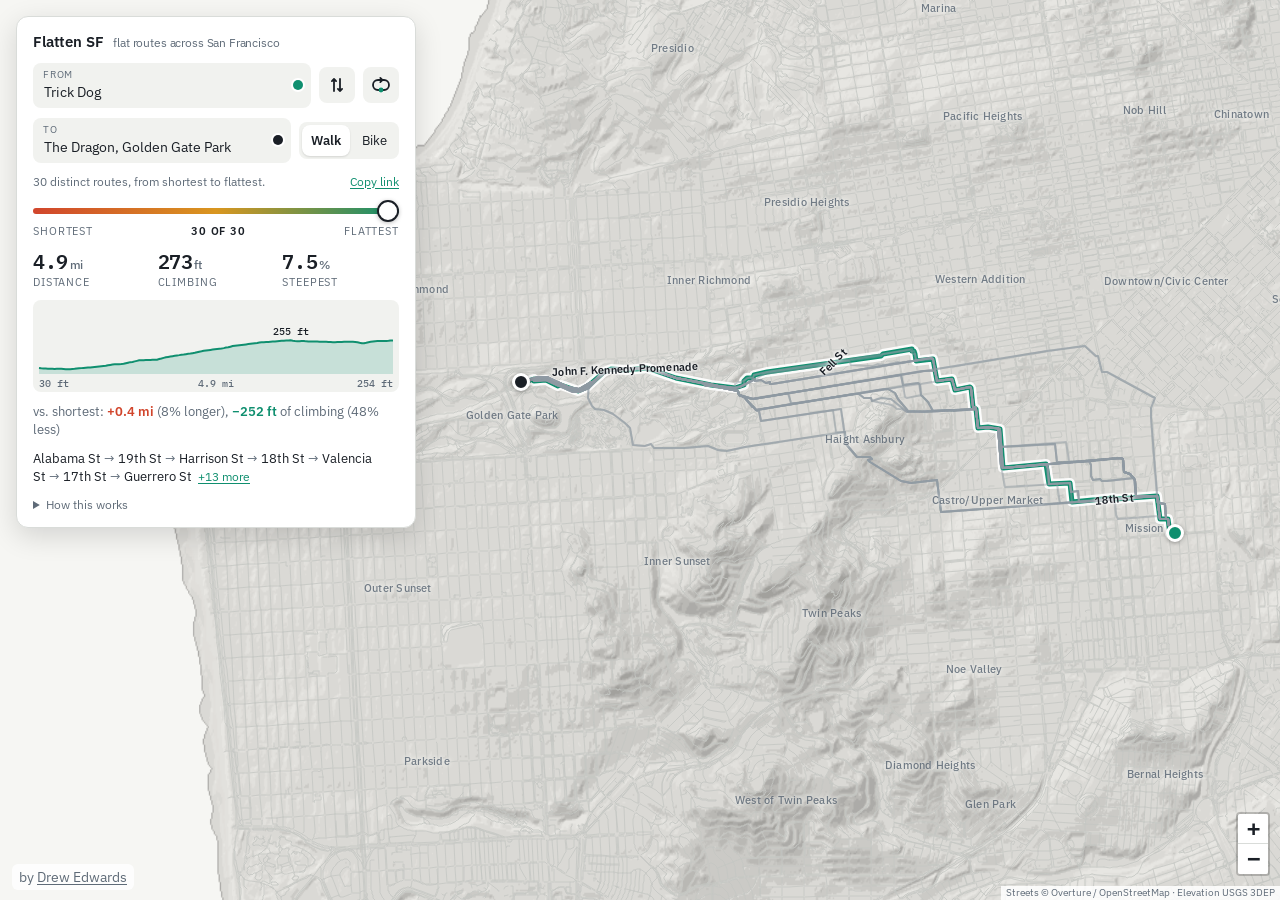
==== site/index.html @ 0d165e94 "Map fits glide every time; a frame-by-frame check for hard cuts The instant snap made the first loop" ====
<!DOCTYPE html>
<html lang="en">
<head>
<meta charset="utf-8">
<meta name="viewport" content="width=device-width,initial-scale=1,viewport-fit=cover">
<title>Flatten SF</title>
<meta name="description" content="flattensf: the flattest walking or cycling route between any two places in San Francisco, and every route between it and the shortest one.">
<link rel="canonical" href="https://www.flattensf.com/">
<link rel="icon" href="favicon.svg" type="image/svg+xml">
<meta property="og:type" content="website">
<meta property="og:title" content="Flatten SF">
<meta property="og:site_name" content="Flatten SF">
<meta property="og:description" content="The flattest walking or cycling route between any two places in San Francisco, and every route between it and the shortest one.">
<meta property="og:url" content="https://www.flattensf.com/">
<meta property="og:image" content="https://www.flattensf.com/preview.jpg">
<meta property="og:image:secure_url" content="https://www.flattensf.com/preview.jpg">
<meta property="og:image:type" content="image/jpeg">
<meta property="og:image:width" content="1200">
<meta property="og:image:height" content="630">
<meta property="og:image:alt" content="A map of San Francisco with a fan of walking routes between Trick Dog and the dragon in Golden Gate Park">
<meta name="twitter:card" content="summary_large_image">
<meta name="twitter:title" content="Flatten SF">
<meta name="twitter:description" content="The flattest walking or cycling route between any two places in San Francisco, and every route between it and the shortest one.">
<meta name="twitter:image" content="https://www.flattensf.com/preview.jpg">
<link rel="preload" href="data/graph-0a4ff1ec02.bin.gz" as="fetch" crossorigin>
<link rel="preconnect" href="https://fonts.googleapis.com">
<link rel="preconnect" href="https://fonts.gstatic.com" crossorigin>
<link rel="stylesheet" href="https://fonts.googleapis.com/css2?family=IBM+Plex+Sans:wght@400;500;600&family=IBM+Plex+Mono:wght@500;600&display=swap">
<link rel="stylesheet" href="leaflet-340720efc3.css">
<link rel="stylesheet" href="app-d77b69d194.css">
</head>
<body>
<div id="map"></div>
<div class="credit" id="credit">by <a href="https://almostimplemented.com" rel="author">Drew Edwards</a></div>
<section id="card" aria-label="flattensf: plan a flat route">
  <h1>Flatten SF <small>flat routes across San Francisco</small></h1>
  <div class="row">
    <div class="field">
      <label for="from">From</label>
      <input id="from" type="text" autocomplete="off" spellcheck="false" placeholder="Address, place, or 24th & Mission">
      <span class="pin" aria-hidden="true"></span>
      <ul class="suggest" id="from_s" role="listbox" hidden></ul>
    </div>
    <button class="swap" id="swap" title="Swap" aria-label="Swap origin and destination"><svg class="ic-swap" viewBox="0 0 20 20" aria-hidden="true"><path d="M7 16V4M4.9 6.1L7 4l2.1 2.1M13 4v12M10.9 13.9L13 16l2.1-2.1" fill="none" stroke="currentColor" stroke-width="1.8" stroke-linecap="round" stroke-linejoin="round"/></svg></button>
    <button class="swap loopbtn" id="loopbtn" type="button" title="Make it a loop" aria-label="Make it a loop" aria-pressed="false">
      <svg class="ic ic-loop" viewBox="0 0 20 20" aria-hidden="true"><path d="M7 5h6a5 5 0 0 1 0 10H7A5 5 0 0 1 7 5z" fill="none" stroke="currentColor" stroke-width="1.8"/><path d="M9.3 2.9l2.1 2.1-2.1 2.1" fill="none" stroke="currentColor" stroke-width="1.8" stroke-linecap="round" stroke-linejoin="round"/><circle class="a" cx="10" cy="15" r="2.4"/></svg>
      <svg class="ic ic-line" viewBox="0 0 20 20" aria-hidden="true"><line x1="5" y1="15" x2="15" y2="5" stroke="currentColor" stroke-width="1.8" stroke-linecap="round"/><circle class="a" cx="4.6" cy="15.4" r="2.6"/><circle class="b" cx="15.4" cy="4.6" r="2.6"/></svg>
    </button>
  </div>
  <div class="row">
    <div class="field" id="tofield">
      <label for="to">To</label>
      <input id="to" type="text" autocomplete="off" spellcheck="false" placeholder="Or click the map">
      <span class="pin to" aria-hidden="true"></span>
      <ul class="suggest" id="to_s" role="listbox" hidden></ul>
    </div>
    <div class="seg" id="mode" role="group" aria-label="Travel mode">
      <button data-v="walk" aria-pressed="true">Walk</button>
      <button data-v="bike" aria-pressed="false">Bike</button>
    </div>
  </div>
  <label class="calm" id="calmrow" hidden>
    <input type="checkbox" id="calm" checked>
    <span>Prefer calm streets <small>bike lanes and quiet streets count shorter, busy arterials longer</small></span>
  </label>
  <label class="calm" id="obrow" hidden>
    <input type="checkbox" id="outback">
    <span>Allow out and back <small>the same streets there and back, often the flattest way</small></span>
  </label>
  <div class="statusrow">
    <div class="status" id="status"></div>
    <button class="link" id="share" type="button" hidden>Copy link</button>
  </div>
  <input id="sharebox" type="text" readonly hidden aria-label="Link to this route">
  <div class="slider">
    <input type="range" id="sl" min="0" max="1" step="0.001" value="1" aria-label="From shortest to flattest">
    <div class="ends"><span id="end0">Shortest</span><b id="slpos"></b><span id="end1">Flattest</span></div>
  </div>
  <div class="result" id="result" hidden>
    <div class="stat"><div class="v" id="v_dist"></div><div class="k">distance</div></div>
    <div class="stat"><div class="v" id="v_climb"></div><div class="k">climbing</div></div>
    <div class="stat"><div class="v" id="v_grade"></div><div class="k">steepest</div></div>
  </div>
  <canvas id="prof" width="760" height="184" hidden></canvas>
  <div class="delta" id="delta"></div>
  <div class="turns" id="turns" hidden></div>
  <details>
    <summary>How this works</summary>
    <p class="fine">Routes are computed in your browser over 160,000 street
    segments, with USGS 1&nbsp;m lidar elevation on the Overture /
    OpenStreetMap street graph. The slider runs the whole trade-off between
    distance and climbing: every route nothing else beats on both, from
    the shortest to the flattest worth walking. Sliding right never
    shortens the route and never adds climbing. Climbing is total gain,
    not the difference between the endpoints. Stairs count on foot, not
    on a bike.</p>
    <p class="fine">The loop button turns the trip into a loop from one
    start: the slider sets the distance, dozens of loops of about that
    length are tried in every direction and the flattest is shown; tick
    <i>allow out and back</i> to include the same streets there and back,
    which is often flatter still. On a
    bike, <i>prefer calm streets</i> counts protected lanes and paths
    (SFMTA bikeway network) as shorter than they are and busy arterials as
    longer.</p>
    <p class="fine">Place search is offline: the city's intersections,
    places and addresses are built into this page.
    <a href="https://github.com/almostimplemented/flattensf">Source, data and the full analysis</a>.</p>
  </details>
  <p class="credit-inline">by <a href="https://almostimplemented.com" rel="author">Drew Edwards</a></p>
</section>
<script src="leaflet-5a640ff863.js"></script>
<script>window.DATA = {"manifest":{"arrays":{"node_lon":{"t":"i4","o":0,"n":69864},"node_lat":{"t":"i4","o":279456,"n":69864},"node_flags":{"t":"u1","o":558912,"n":69864},"node_elev":{"t":"i2","o":628776,"n":69864},"indptr":{"t":"i4","o":768504,"n":69865},"geom_off":{"t":"i4","o":1047964,"n":87777},"arc_head":{"t":"i4","o":1399072,"n":161176},"arc_edge":{"t":"i4","o":2043776,"n":161176},"arc_len":{"t":"u2","o":2688480,"n":161176},"arc_gain":{"t":"u2","o":3010832,"n":161176},"arc_loss":{"t":"u2","o":3333184,"n":161176},"arc_maxgrade":{"t":"i2","o":3655536,"n":161176},"arc_meangrade":{"t":"u2","o":3977888,"n":161176},"arc_cls":{"t":"u1","o":4300240,"n":161176},"arc_flags":{"t":"u1","o":4461416,"n":161176},"arc_th3":{"t":"u2","o":4622592,"n":161176},"arc_th5":{"t":"u2","o":4944944,"n":161176},"arc_th8":{"t":"u2","o":5267296,"n":161176},"arc_th10":{"t":"u2","o":5589648,"n":161176},"arc_th15":{"t":"u2","o":5912000,"n":161176},"edge_name":{"t":"u2","o":6234352,"n":87776},"edge_cls":{"t":"u1","o":6409904,"n":87776},"edge_bucket":{"t":"u1","o":6497680,"n":87776},"edge_maxgrade":{"t":"u2","o":6585456,"n":87776},"edge_avggrade":{"t":"i2","o":6761008,"n":87776},"edge_len":{"t":"u2","o":6936560,"n":87776},"edge_gainkm":{"t":"u2","o":7112112,"n":87776},"edge_lowstress":{"t":"u1","o":7287664,"n":87776},"edge_stress":{"t":"u1","o":7375440,"n":87776},"addr_street":{"t":"u2","o":7463216,"n":230311},"addr_number":{"t":"u2","o":7923838,"n":230311},"addr_lon":{"t":"u2","o":8384460,"n":230311},"addr_lat":{"t":"u2","o":8845082,"n":230311}},"strings":{"geom":{"o":9305704,"b":1454730},"places":{"o":10760434,"b":491608},"addr_streets":{"o":11252042,"b":31067}},"bytes":11283109},"meta":{"n_nodes":69864,"n_arcs":161176,"n_edges":87776,"classes":["bridleway","cycleway","footway","living_street","path","pedestrian","primary","residential","secondary","service","steps","tertiary","track","trunk","unclassified","unknown"],"names":["1","10","10th Avenue","10th Street","11","11th Avenue","11th Street","12","12th Avenue","12th Street","13","13th Street","14","14th Avenue","14th Street","15","15th Avenue","15th Street","16","16th Avenue","16th Street","17","17th Avenue","17th Street","18","18th Avenue","18th Street","19","19th Avenue","19th Street","1st Street","2","20","20th Avenue","20th Avenue Entrance","20th Street","21","21st Avenue","21st Street","22","22nd Avenue","22nd Street","23","23rd Avenue","23rd Street","24","24th Avenue","24th Street","25","25th Avenue","25th Avenue North","25th Street","26","26th Avenue","26th Street","27","27th Avenue","27th Street","28","28th Avenue","28th Street","29th Avenue","29th Street","2nd Avenue","2nd Street","3","30th Avenue","30th Street","31st Avenue","32nd Avenue","33rd Avenue","34th Avenue","35th Avenue","36th Avenue","37th Avenue","38th Avenue","39th Avenue","3rd Avenue","3rd Street","4","40th Avenue","41st Avenue","42nd Avenue","43rd Avenue","44th Avenue","45th Avenue","46th Avenue","47th Avenue","48th Avenue","4th Avenue","4th Street","5","5th Avenue","5th Avenue Entrance","5th Street","6","6th Avenue","6th Street","7","7th Avenue","7th Street","8","8th Avenue","8th Street","9","9th Avenue","9th Street","A Dock","A Street","Abbey Street","Acacia Avenue","Acadia Street","Accacia Street","Acevedo Avenue","Acme Alley","Acorn Alley","Acton Street","Ada Court","Adah's Stairway","Adair Street","Addison Street","Adele Court","Admiral Avenue","Adolph Sutro Court","Aerial Way","Agnon Avenue","Agua Way","Ahern Way","Al Scoma Way","Alabama Street","Aladdin Terrace","Alameda Street","Alana Way","Alberta Street","Albion Street","Alder Street","Alemany Boulevard","Alert Alley","Alexander Zuckermann Bay Bridge Trail","Alhambra Street","Alice B. Toklas Place","Allan Street","Allen Street","Allison Street","Allston Way","Alma Street","Almaden Court","Aloha Avenue","Alpha Street","Alpine Terrace","Alta Mar Way","Alta Street","Alta Vista Terrace","Alton Avenue","Alvarado Street","Alviso Street","Amador Street","Amatista Lane","Amatury Loop","Amazon Avenue","Amber Drive","Ambrose Bierce Street","Ames Street","Amethyst Way","Amherst Street","Amity Alley","Anderson Street","Andover Street","Andrews Road","Angelo's Alley","Anglo Alley","Ankeny Street","Annapolis Terrace","Annie Street","Anson Place","Anthony Street","Antonio Street","Anza Avenue","Anza Street","Anzavista Avenue","Apollo Street","Apparel Way","Appleton Avenue","Appleton Street","Aptos Avenue","Aquavista Way","Arago Street","Arballo Drive","Arbol Lane","Arbor Street","Arch Street","Arco Way","Ardath Court","Arden Way","Ardenwood Way","Arelious Walker Drive","Arellano Avenue","Argent Alley","Argonaut Avenue","Arguello Boulevard","Arkansas Street","Arleta Avenue","Arlington Path","Arlington Street","Armistead Road","Armory Drive","Armstrong Avenue","Arnold Avenue","Arroyo Way","Arthur Avenue","Ash Street","Ashburton Place","Ashbury Street","Ashbury Terrace","Ashton Avenue","Ashwood Lane","Aspen Court","Atalaya Terrace","Athens Street","Attridge Alley","Auburn Street","August Alley","Augusta Street","Austin Street","Auto Drive","Automobile Drive","Avalon Avenue","Avenue A","Avenue B","Avenue D","Avenue E","Avenue G","Avenue H","Avenue I","Avenue M","Avenue N","Avenue of the Palms","Avila Street","Avoca Alley","Avocet Way","Avon Way","Aztec Street","B Dock","B Street","Bache Street","Bacon Street","Baden Street","Badger Street","Baker Court","Baker Street","Balance Street","Balboa Street","Balceta Avenue","Baldwin Court","Balhi Court","Balmy Street","Baltimore Way","Banbury Drive","Bancroft Avenue","Banks Street","Bannam Place","Banneker Way","Bannock Street","Barcelona Avenue","Barnard Avenue","Barneveld Avenue","Barstow Street","Bartlett Street","Bartol Street","Bass Court","Batteries to Bluffs Trail","Battery Caulfield Road","Battery Chamberlin Road","Battery Dynamite Road","Battery East Road","Battery Saffold Road","Battery Street","Battery Wagner Road","Battle of the Bulge Memorial Trail","Bay Area Ridge Trail","Bay Street","Bay Trail","Bay View Street","Bayshore Boulevard","Bayside Drive","Bayside Village Place","Bayview Circle","Bayview Park Road","Baywood Court","Beach Street","Beachmont Drive","Beacon Street","Beale Street","Beatrice Lane","Beatty Road","Beaumont Avenue","Beaver Street","Beckett Street","Bedford Place","Beeman Lane","Behr Avenue","Beideman Street","Belcher Street","Belden Place","Belgrave Avenue","Bell Court","Bella Vista Way","Bellair Place","Belle Avenue","Belles Street","Bellevue Avenue","Belmont Avenue","Belvedere Street","Bemis Street","Bengal Alley","Bennington Street","Benton Avenue","Bepler Street","Bergen Alley","Berkeley Way","Berkshire Way","Bernal Cut Path","Bernal Heights Boulevard","Bernard Street","Bernice Rodgers Way","Bernice Street","Berry Street","Bertha Lane","Bertie Minor Lane","Bertita Street","Berwick Place","Bessie Street","Beulah Street","Beverly Street","Bigelow Court","Birch Street","Birchwood Court","Bird Street","Birmingham Road","Bishop Street","Bitting Avenue","Black Place","Blackstone Court","Blair Terrace","Blairwood Lane","Blake Street","Blanche Street","Blandy Street","Blanken Avenue","Bliss Court","Bliss Road","Blue Greenway","Blue Heron Lake Drive","Blue Heron Lake Drive East","Bluxome Alley","Bluxome Street","Blythdale Avenue","Boardman Place","Bob Kaufman Alley","Bocana Street","Bonifacio Street","Bonita Street","Bonnie Brae Lane","Bonview Street","Borica Street","Bostonship Plaza","Boswell Street","Bosworth Street","Boutwell Street","Bowdoin Street","Bowley Court","Bowley Street","Bowling Green Drive","Bowman Court","Boylston Street","Boynton Court","Bradford Street","Brady Street","Brannan Street","Brant Alley","Brazel Ave Multi-Use Path","Brazil Avenue","Breen Place","Breezeway","Brentwood Avenue","Bret Harte Terrace","Brewster Street","Briarcliff Terrace","Bridgeview Drive","Bridgeview Paseo","Bridgeview Way","Bright Street","Brighton Avenue","Bristol Court","Britton Street","Broad Street","Broadmoor Drive","Broadway","Broderick Street","Bromley Place","Brompton Avenue","Bronte Street","Brook Street","Brookdale Avenue","Brookhaven Lane","Brooklyn Place","Brooks Street","Brosnan Street","Brotherhood Way","Brown Street","Bruce Avenue","Bruce's Stairs","Brumiss Terrace","Brunswick Street","Brush Place","Brussels Street","Bruton Street","Bryant Street","Bucareli Drive","Buchanan Mall","Buchanan Street","Buchanan Street Mall","Buckingham Way","Buena Vista Avenue East","Buena Vista Avenue West","Buena Vista Park Waller Steps","Buena Vista Terrace","Burgoyne Street","Burke Avenue","Burlwood Drive","Burnett Avenue","Burnett North Avenue","Burns Place","Burnside Avenue","Burr Avenue","Burritt Street","Burrows","Burrows Street","Bush Street","Butte Place","Byron Court","Byxbee Street","C Dock","C Street","Cable Car Waiting Line","Cabrillo Street","Cadell Place","Caine Avenue","Caire Terrace","Caledonia Street","Calgary Street","Calhoun Terrace","California Avenue","California Street","Cambon Drive","Cambridge Street","Camellia Avenue","Cameo Way","Cameron Way","Camp Street","Campbell Avenue","Campton Place","Campus Lane","Canby Street","Candlestick Cove Way","Canyon Avenue","Canyon Drive","Capistrano Avenue","Capitol Avenue","Capp Street","Capra Way","Card Alley","Cardenas Avenue","Cargo Way","Carl Street","Carmel Street","Carmelita Street","Carnelian Way","Carolina Street","Carpenter Court","Carr Street","Carrie Street","Carrizal Street","Carroll Avenue","Carson Street","Carter Street","Carver Street","Casa Way","Cascade Walk","Caselli Avenue","Cashmere Street","Casitas Avenue","Cassandra Court","Castelo Avenue","Castenada Avenue","Castillo Street","Castle Manor Avenue","Castle Street","Castro Street","Catalina Street","Catherine Court","Cayuga Avenue","Cayuga and Lamartine Mini Park Path","Cecilia Avenue","Cedar Court","Cedar Street","Cedro Avenue","Cemetery Overlook Path","Central Avenue","Central Avenue Footpath","Central Magazine Road","Century Place","Ceres Street","Cerritos Avenue","Cervantes Boulevard","Cesar Chavez Street","Cesar Chavez Street, N. Sidewalk","Cesar Chavez Street, S. Sidewalk","Chabot Terrace","Chain of Lakes Drive","Chain of Lakes Drive East","Chain of Lakes Drive West","Chancery Lane","Channel Street","Chapman Street","Charles J. Brenham Place","Charles Street","Charlton Court","Charter Oak Avenue","Chatham Place","Chattanooga Street","Chaves Avenue","Chenery Street","Cherry Street","Chesley Street","Chester Avenue","Chestnut Street","Chicago Way","Child Street","Chilton Avenue","China Basin Landing","China Basin Street","Chinook Court","Christmas Tree Point Road","Christopher Drive","Christopher Trail","Chula Lane","Chumasero Drive","Church Street","Cielito Drive","Circular Avenue","Cityview Way","Clairview Court","Clara Street","Claremont Boulevard","Clarence Place","Clarendon Avenue","Clarendon Connector Trail","Clarendon Knob Trail","Clarion Alley","Clarke Street","Claude Lane","Clay Street","Clayton Street","Clearfield Drive","Clearview Court","Cleary Court","Clement Street","Clementina Street","Cleo Rand Avenue","Cleveland Street","Clifford Terrace","Clifford Terrace Stairway","Cliffside Drive","Clinton Park","Clipper Cove Way","Clipper Street","Clipper Terrace","Cloud Circle","Clover Lane","Clover Street","Clyde Street","Coastal Trail","Cochrane Street","Codman Place","Cohen Place","Colby Street","Cole Street","Coleman Street","Coleridge Street","Colin P. Kelly Junior Street","Colin Place","Colleen Way","College Avenue","College Terrace","Collingwood Street","Collins Street","Colon Avenue","Colonial Way","Colton Street","Columbia Square Street","Columbus Avenue","Colusa Place","Comerford Street","Commer Court","Commercial Street","Commonwealth Avenue","Compton Road","Concord Street","Congdon Street","Congo Street","Conkling Street","Connecticut Street","Connector Trail","Conrad Street","Conservatory Access Road","Conservatory Drive East","Conservatory Drive West","Constanso Way","Continuum Way","Convention Plaza","Converse Street","Cook Street","Cooper Alley","Copper Alley","Cora Street","Coral Road","Coralino Lane","Corbett Avenue","Corbin Place","Cordelia Street","Cordova Street","Corinne Woods Way","Cornwall Street","Corona Street","Coronado Street","Cortes Avenue","Cortland Avenue","Corwin Street","Cosgrove Street","Cosmo Place","Coso Avenue","Costa Street","Cottage Row","Cotter Street","Country Club Drive","Coventry Court","Coventry Lane","Cowell Place","Cowles Street","Coyote Crags Trail","Cragmont Avenue","Crags Court","Craig Court","Craig Lane","Crane Street","Cranleigh Drive","Craut Street","Cravath Street","Crescent Avenue","Crescent Court","Crescent Way","Crescio Court","Crespi Drive","Cresta Vista Drive","Crestlake Drive","Crestline Drive","Crestmont Drive","Crisp Road","Crissy Field Avenue","Croaker Court","Crocker Avenue","Crocker Galleria","Crook Street","Cross Street","Crossover Drive","Crown Court","Crown Terrace","Crystal Street","Cuesta Court","Culebra Terrace","Cumberland Street","Cunningham Place","Curtis Street","Cushman Street","Custer Avenue","Custom House Place","Cutler Avenue","Cuvier Street","Cypress Street","Cyril Magnin Street","Cyrus Place","D Dock","D Street","Daggett Street","Dakota Street","Dalewood Way","Dan's Lost Trail","Daniel Burnham Court","Danton Street","Danvers Street","Darien Way","Darrell Place","Dartmouth Street","Dashiell Hammett Street","Davidson Avenue","Davis Court","Davis Street","Dawnview Way","Dawson Place","Day Street","De Boom Street","De Forest Way","De Haro Street","De Long Street","De Montfort Avenue","De Soto Street","De Wolf Street","Dearborn Street","Decatur Street","Decatur Way","Decker Alley","Dedman Court","Deems Road","Dehon Street","Del Monte Street","Del Sur Avenue","Del Vale Avenue","Delancey Street","Delano Avenue","Delgado Place","Dellbrook Avenue","Delmar Street","Delta Street","Deming Street","Denslowe Drive","Derby Street","Desmond Street","Detroit Street","Devonshire Way","Dewey Boulevard","Diamond Cove Terrace","Diamond Heights Boulevard","Diamond Street","Diana Street","Diaz Avenue","Dicha Alley","Dichiera Court","Digby Street","Dirk Dirksen Place","Divisadero Street","Division Street","Dixie Alley","Dodge Street","Dolores Street","Dolores Terrace","Donahue Street","Donner Avenue","Dorado Terrace","Dorantes Avenue","Dorcas Way","Dorchester Way","Dore Street","Doric Alley","Dorland Street","Dorman Avenue","Dormitory Road","Douglass Street","Dow Place","Downey Street","Dr. Carlton B. Goodlett Place","Dr. David Sanchez Way","Dr. Maya Angelou Paseo","Dr. Maya Angelou Way","Dr. Rolland and Kathryn Lowe Community Bridge","Dr. Tom Waddell Place","Drake Street","Drum Bridge","Drumm Street","Drummond Alley","Dublin Street","Duboce Avenue","Dudley Road","Dukes Court","Duncan Street","Duncombe Alley","Dunnes Alley","Dunshee Street","Dunsmuir Street","Dwight Street","E Dock","E Street","Eagle Street","Earl Gage Jr. Street","Earl Street","East Ridge Trail","Eastman Place","Eastwood Drive","Eaton Place","Ecker Plaza","Ecker Street","Ecology Trail (lower)","Ecology Trail (upper)","Eddy Street","Edgar Avenue","Edgardo Place","Edgehill Way","Edgewood Avenue","Edgewood Trail","Edie Road","Edinburgh Street","Edith Street","Edna Street","Edward Street","Egbert Avenue","El Camino del Mar","El Mirasol Place","El Plazuela Way","El Polin Loop","El Polin Spring Connector Trail","El Portal Way","El Sereno Court","El Verano Way","Elgin Park","Elizabeth Street","Elk Street","Ellert Street","Ellington Avenue","Elliot Street","Ellis Street","Ellsworth Street","Elm Street","Elmhurst Drive","Elmira Street","Elmwood Way","Elsie Street","Elwood Street","Emerald Cove Terrace","Emerald Lane","Emerson Street","Emery Lane","Emma Street","Emmett Court","Encanto Avenue","Encinal Walk","Encline Court","English Street","Enterprise Street","Entrada Court","Erie Street","Erkson Court","Ervine Street","Escolta Way","Escondido Avenue","Esmeralda Avenue","Espanola Street","Esquina Drive","Essex Street","Estero Avenue","Eucalyptus Drive","Euclid Avenue","Eugenia Avenue","Eureka Street","Evans Avenue","Evelyn Way","Everglade Drive","Evergreen Avenue","Everson Street","Ewer Place","Ewing Terrace","Excelsior Avenue","Exchange Place","Executive Park Boulevard","Exeter Street","Exposition Drive","F Dock","Fair Avenue","Fair Oaks Street","Fairfax Avenue","Fairfield Way","Fairmount Street","Fairy Gates Trail","Faith Street","Fallon Place","Falmouth Street","Fanning Way","Farallones Street","Fargo Place","Farnsworth Lane","Farnsworth Trail","Farnum Street","Farragut Avenue","Farview Court","Faxon Avenue","Federal Street","Felix Avenue","Fell Street","Fella Place","Felton Street","Fern Street","Fernandez Street","Fernwood Drive","Ferry Plaza","Fieldcrest Drive","Fielding Street","Filbert Steps","Filbert Street","Fillmore Street","Finley Road","First Drive East","First Drive West","Fisher Alley","Fisher Avenue","Fisher Loop","Fitzgerald Avenue","Flights of Fancy","Flint Street","Flood Avenue","Flora Street","Florence Street","Florentine Street","Florida Street","Flounder Court","Flournoy Street","Flower Street","Foerster Street","Fog Bridge","Folsom Street","Folsom Street, E. Sidewalk","Folsom Street, W. Sidewalk","Font Boulevard","Fontinella Terrace","Foote Avenue","Ford Street","Forest Hill Path","Forest Knolls Drive","Forest Road","Forest Side Avenue","Forest View Drive","Fort Funston Road","Fort Mason 10","Fort Mason 12","Fort Mason 15","Fort Mason 16","Fort Mason 19","Fort Mason 8","Fort Miley 5","Fort Miley 6","Fort Miley Circle","Fortuna Avenue","Fountain Street","Fowler Avenue","France Avenue","Francis Street","Francisco Street","Franconia Street","Frank Norris Street","Frankfort Street","Franklin Street","Fratessa Court","Fredela Lane","Frederick Street","Fredson Court","Freelon Street","Freeman Court","Fremont Street","Fresnel Way","Fresno Street","Frida Kahlo Loop","Frida Kahlo Way","Friedell Street","Friendship Court","Front Street","Fuente Avenue","Fulton Street","Fulton Trail","Functional and Fantasy Stair","Funston Avenue","Funston Road","G Dock","Gabilan Way","Gaiser Court","Galewood Circle","Galilee Lane","Galindo Avenue","Gallagher Lane","Galvez Avenue","Gambier Street","Garces Drive","Garcia Avenue","Garden Street","Garden Walk","Garden Way","Gardener Road","Gardener's Trail","Gardenside Drive","Garfield Street","Garlington Court","Garnett Terrace","Garrison Avenue","Gates Street","Gateview Avenue","Gateview Court","Gatun Alley","Gaven Street","Gaviota Way","Geary Boulevard","Geary Street","Gellert Drive","Gene Friend Way","Genebern Way","General Kennedy Avenue","Geneva Avenue","Gennessee Street","Genoa Place","George Court","Georgia Lane","Gerke Alley","Germania Street","Getz Street","Ghost Trail","Giants Drive","Gibb Street","Gibbon Court","Gibson Road","Gilbert Street","Gillette Avenue","Gilman Avenue","Gilroy Street","Girard Road","Girard Street","Gladeview Way","Gladiolus Lane","Gladstone Drive","Gladstone Way","Gladys Street","Glen Court","Glenbrook Avenue","Glendale Street","Glenhaven Lane","Glenview Drive","Globe Alley","Gloria Court","Glover Street","Godeus Street","Goethe Street","Goettingen Street","Gold Mine Drive","Gold Street","Goldberg Lane","Golden Court","Golden Gate Avenue","Golden Gate Bridge East Sidewalk","Golden Gate Bridge West Sidewalk","Golden Gate Promenade","Goleta Avenue","Gonzalez Drive","Gordon Street","Gorgas Avenue","Gorham Street","Gough Street","Gould Street","Grace Street","Grafton Avenue","Graham Street","Granada Avenue","Grand Staircase of San Francisco City Hall","Grand View Avenue","Grand View Terrace","Grant Avenue","Granville Way","Grattan Street","Graystone Terrace","Great Highway","Great Highway Extension","Great Highway Promenade","Greely Court","Green Street","Green Tunnel","Greenough Avenue","Greenview Court","Greenwich Steps","Greenwich Street","Greenwood Avenue","Grenard Terrace","Griffith Street","Grijalva Drive","Grote Place","Grove Street","Guadalupe Avenue","Guerrero Street","Gum Tree Girls Trail","Guttenberg Street","Guy Place","H Lot","H Street","Habitat Terrace","Hagiwara Tea Garden Drive","Hahn Street","Haight Street","Hale Street","Halibut Court","Hallam Street","Halleck Street","Hamerton Avenue","Hamilton Street","Hamlin Street","Hampshire Street","Hancock Street","Hang Ah Alley;Pagoda Alley","Hanover Street","Harbor Road","Hardie Avenue","Hardie Place","Harding Road","Harkness Avenue","Harlan Place","Harlem Alley","Harlow Street","Harney Way","Harold Avenue","Harper Street","Harriet Street","Harrington Street","Harris Place","Harrison Boulevard","Harrison Street","Harry Street","Hartford Street","Harvard Street","Hastings Terrace","Hattie Street","Havelock Street","Havens Street","Havenside Drive","Hawes Street","Hawkins Lane","Hawthorne Street","Hayes Street","Hays Street","Hazelwood Avenue","Head Street","Healy Avenue","Hearst Avenue","Heather Avenue","Helen Macintosh Lane","Helen Place","Helena Street","Hemlock Street","Hemway Terrace","Henry Adams Street","Henry Street","Herb Caen Way...","Heritage Avenue","Hermann Street","Hernandez Avenue","Heron Street","Hester Avenue","Heyman Avenue","Hickory Street","Hidalgo Terrace","Hidden Garden Steps","High Five Zone","High Street","Highland Avenue","Higuera Avenue","Hiliritas Avenue","Hill Point Avenue","Hill Street","Hillcrest Court","Hillcrest Drive","Hillcrest Road","Hillview Court","Hillway Avenue","Hilton Street","Himmelmann Place","Hinckley Walk","Historic Trail","Hitchcock Lane","Hitchcock Street","Hobart Alley","Hodges Alley","Hoff Street","Hoffman Avenue","Hoffman Street","Holladay Avenue","Hollis Street","Hollister Avenue","Holloway Avenue","Holly Park Circle","Hollywood Court","Holyoke Street","Homestead Street","Homewood Court","Hooker Alley","Hooper Street","Hooper's Steps","Hopkins Avenue","Horace Street","Horne Avenue","Hospital Street","Hotaling Place","Houston Street","Howard Court","Howard Street","Howth Street","Hubbell Street","Hudson Avenue","Hudson Court","Hugo Street","Hulbert Alley","Humboldt Street","Hunter's Point Power Plant Trail","Hunters Point Boulevard","Hunters Point Expressway","Huntington Drive","Huron Avenue","Hussey Street","Hutchins Court","Hyde Street","Hyde Street Pier","I Dock","I Street","Icehouse Alley","Idora Avenue","Ignacio Avenue","Illinois Street","Ils Lane","Imperial Alley","Ina Court","Inca Lane","Incinerator Road","Indiana Street","Industrial Street","Infantry Terrace","Ingalls Street","Ingerson Avenue","Ingleside Path","Innes Avenue","Innes Court","Inverness Drive","Iowa Street","Iris Avenue","Iron Alley","Ironship Plaza North","Ironship Plaza South","Ironwood Way","Irving Street","Irvington Street","Irwin Street","Isadora Duncan Lane","Isis Street","Islais Creek Trail","Isola Way","Issleib Avenue","Italy Avenue","Ivy Street","J Dock","J Street","Jack Balestreri Way","Jack Kerouac Alley","Jack London Alley","Jack Micheline Alley","Jack Micheline Place","Jackson Street","Jade Place","Jakey Court","Jamestown Avenue","Jansen Street","Jarboe Avenue","Jason Court","Jasper Place","Jauss Street","Java Street","Jean Way","Jeff Adachi Way","Jefferson Street","Jennifer Place","Jennings Court","Jennings Street","Jerome Alley","Jerrold Avenue","Jersey Street","Jessie East Street","Jessie Street","Jessie West Street","John F Kennedy Drive","John F Shelley Drive","John F. Kennedy Drive","John F. Kennedy Promenade","John Maher Street","John Muir Drive","John Street","Johnson Street","Johnstone Drive","Joice Street","Jones Street","Joost Avenue","Jordan Avenue","Josepha Avenue","Josiah Avenue","Jos\u00e9 Sarria Court","Joy Street","Juan Bautista Circle","Juanita Way","Judah Street","Judson Avenue","Jules Avenue","Julia Street","Julian Avenue","Julius Street","Junior Terrace","Juniper Street","Junipero Serra Boulevard","Juri Street","Justin Drive","Kalmanovitz Street","Kamille Court","Kansas Street","Kaplan Lane","Karen Court","Kate Street","Kearny Lane","Kearny Street","Keith Street","Kelloch Avenue","Kempton Avenue","Kendall Drive","Kennedy Place","Kenneth Rexroth Place","Kenny Alley","Kensington Way","Kent Street","Kenwood Way","Keppler Court","Kern Street","Key Avenue","Keyes Alley","Keyes Avenue","Keystone Way","Kezar Drive","Kimball Place","King Street","Kingston Street","Kinzey Street","Kirkham Street","Kirkwood Avenue","Kiska Road","Kissling Street","Kittredge Terrace","Knockash Hill","Knollview Way","Knott Court","Kobbe Avenue","Kohler Place","Koret Way","Kramer Place","Krausgrill Place","Kronquist Court","La Avanzada Street","La Ferrera Terrace","La Grande Avenue","La Playa Street","La Playa Terminal Loop","La Salle Avenue","Lafayette Street","Laguna Honda Boulevard","Laguna Street","Lagunitas Drive","Laidley Street","Lake Forest Court","Lake Merced Bike Path","Lake Merced Boulevard","Lake Merced Boulevard bikeway","Lake Merced Hill","Lake Merced Hill Street","Lake Merced Hill Street North","Lake Merced Hill Street South","Lake Merced Hills Community Center Access Stairs","Lake Merced Northbound Bikeway","Lake Merced Southbound protected bikeway","Lake Street","Lakeshore Drive","Lakeshore Plaza","Lakeview Avenue","Lakeview Drive","Lakewood Avenue","Lamartine Street","Lamson Lane","Lancaster Lane","Landers Street","Lands End Trail","Lane Street","Langdon Court","Langton Street","Lansdale Avenue","Lapham Way","Lapidge Street","Lapu Lapu Street","Larch Street","Larch Way","Larkin Street","Las Villas Court","Laskie Street","Lathrop Avenue","Latona Street","Laura Street","Laurel Street","Lauren Court","Laussat Street","Lawrence Avenue","Lawton Street","Le Conte Avenue","Le Conte Circle","Leavenworth Street","Ledyard Street","Lee Avenue","Leese Street","Legion Court","Legion of Honor Drive","Leidesdorff Street","Leland Avenue","Lendrum Court","Lenox Way","Leo Street","Leona Terrace","Leroy Place","Lessing Street","Lester Court","Letterman Drive","Levant Street","Levant Street Stairway","Lexington Street","Liberty Street","Liebig Street","Liggett Avenue","Lilac Street","Lillian Street","Lily Street","Linares Avenue","Lincoln Boulevard","Lincoln Court","Lincoln Park Steps","Lincoln Way","Linda Street","Linden Street","Lindsay Circle","Lippard Avenue","Lisbon Street","Littlefield Terrace","Lloyd Street","Lobby Shops","Lobos Creek Valley Trail","Lobos Street","Locksley Avenue","Lockwood Street","Locust Street","Loehr Street","Lois Lane","Loma Vista Terrace","Lombard Street","Lomita Avenue","London Street","Lone Mountain Terrace","Long Bridge Street","Longview Court","Loomis Street","Lopez Avenue","Loraine Court","Los Olivos Avenue","Los Palmos Drive","Lottie Bennett Lane","Louisburg Street","Louisiana Street","Lovers' Lane","Lowell Street","Lower Great Highway Trail","Lower Terrace","Loyola Terrace","Lucerne Street","Lucky Street","Lucy Street","Lulu Alley","Lunado Court","Lunado Way","Lundys Lane","Lupine Avenue","Lupine Court","Lurline Street","Lurmont Terrace","Lusk Street","Lydia Avenue","Lyell Street","Lynch Street","Lyndhurst Drive","Lyon Street","Lyon Street Footpath","Mabel Alley","Mabini Street","Mabrey Court","MacArthur Avenue","MacDonald Avenue","Macalla Road","Macedonia Street","Macondray Lane","Maddux Avenue","Madera Street","Madison Street","Madrid Street","Madrone Avenue","Magellan Avenue","Magnolia Street","Mahan Street","Maiden Lane","Main Drive","Main Street","Majestic Avenue","Malden Alley","Mallorca Way","Malosi Street","Malta Drive","Malvina Place","Manchester Street","Mandalay Lane","Mangels Avenue","Manor Court","Manor Drive","Manseau Street","Mansell Multi-Use Path","Mansell Street","Mansfield Street","Manzanita Avenue","Maple Street","Mar Vista Drive","Marcela Avenue","Marcy Place","Marengo Street","Margaret Avenue","Margrave Place","Marietta Drive","Marin Street","Marina Boulevard","Marine Drive","Mariner Drive","Mariposa Street","Marist Street","Mark Lane","Mark Twain Place","Market Street","Marlin Court","Marne Avenue","Mars Street","Marsily Street","Marston Avenue","Martha Avenue","Martin Avenue","Martin Luther King Junior Drive","Martinez Street","Marvel Court","Marview Way","Marx Meadow Drive","Mary Street","Mary Teresa Street","Maryland Street","Mason Court","Mason Street","Masonic Avenue","Massasoit Street","Mateo Street","Matthew Court","Maxwell Court","Mayfair Drive","Mayflower Street","Maynard Street","Maywood Drive","McAllister Street","McCann Street","McCarthy Avenue","McCoppin Street","McCormick Street","McCovey Cove Promenade","McDowell Avenue","McDowell Road Southwest","McKinley - Vermont Lower Steps","McKinnon Avenue","McLaren Avenue","McLea Court","McNair Court","McRae Lane","McRae Street","Meacham Place","Meade Avenue","Meadow Drive","Meadowbrook Drive","Meda Avenue","Medau Place","Medical Center Way","Megan Drive","Melba Avenue","Melra Court","Melrose Avenue","Memory Lane","Mendell Street","Mendosa Avenue","Menoher Lane","Mercato Court","Merced Avenue","Mercedes Way","Merchant Road","Merchant Street","Mercury Street","Merlin Street","Merriam Lane","Merrie Way","Merrill Street","Merrimac Street","Merritt Street","Mersey Street","Mesa Avenue","Mesa Street","Michigan Street","Midcrest Way","Middle Drive West","Middle Point Road","Middlefield Drive","Midway Street","Miguel Street","Milan Terrace","Mile Rock Trail","Miles Court","Miles Street","Miley Street","Mill Street","Miller Place","Miller Road","Milton I Ross Lane","Milton Street","Minerva Street","Minna Street","Minnesota Street","Mint Plaza","Mira Vista Court","Mirabel Avenue","Miraloma Drive","Miramar Avenue","Mirando Way","Mission Bay Boulevard","Mission Bay Boulevard North","Mission Bay Boulevard South","Mission Bay Circle","Mission Bay Drive","Mission Circle","Mission Hills Drive","Mission Rock Street","Mission Street","Mission Street, E. Sidewalk","Mission Street, W. Sidewalk","Mississippi Street","Missouri Street","Mistral Street","Mizpah Street","Modoc Avenue","Moffitt Street","Mojave Street","Molimo Drive","Moncada Way","Moneta Court","Moneta Way","Mono Street","Montague Place","Montalvo Avenue","Montana Street","Montcalm Street","Montclair Terrace","Montecito Avenue","Monterey Boulevard","Montezuma Street","Montgomery Street","Monticello Street","Monument Way","Moonwalk Stairs","Moore Lane","Moore Place","Moraga Avenue","Moraga Street","Moreland Street","Morningside Drive","Morrell Place","Morrell Street","Morris Street","Morse Street","Morton Street","Moscow Street","Moss Street","Moulton Street","Moultrie Street","Mount Lane","Mount Vernon Avenue","Mountain Lake Trail","Mountain Spring Avenue","Mountview Court","Mrs. Jackson Way","Muir Court","Muir Loop","Mulford Alley","Mullen Avenue","Munich Street","Murray Lane","Murray Street","Museum Way","Music Concourse Drive","Myra Way","Myrtle Street","Mystery Trail","Nadell Court","Naglee Avenue","Nahua Avenue","Nancy Pelosi Drive","Nantucket Avenue","Napier Lane","Naples Street","Napoleon Street","Natick Street","Natoma Street","Nauman Road","Navajo Avenue","Navy Road","Naylor Street","Nebraska Street","Nellie Street","Nelson Rising Lane","Neptune Street","Nevada St","Nevada Street","New Montgomery Street","Newburg Street","Newcomb Avenue","Newell Street","Newhall Street","Newman Street","Newton Street","Ney Street","Niagara Avenue","Niantic Avenue","Nibbi Court","Nido Avenue","Nike Road","Nimitz Avenue","Nob Hill Place","Nobles Alley","Noe Street","Nordhoff Street","Norfolk Street","Noriega Street","Normandie Terrace","North Creek Trail","North Drive","North Hughes Lane","North Point Street","North Ridge Trail","North State Drive","North Van Horn Lane","North View Court","Northbound Protected Bikeway","Northgate Drive","Northgate Road","Northpoint Drive","Northridge Road","Northwood Drive","Norton Street","Norwich Street","Nottingham Place","Nueva Avenue","O'Farrell Street","O'Reilly Avenue","O'Shaughnessy Boulevard","Oak Court","Oak Grove Street","Oak Park Drive","Oak Street","Oak Street Cyclepath","Oakdale Avenue","Oakhurst Lane","Oakridge Drive","Oakwood Street","Ocean Avenue","Oceanview Terrace","Octavia","Octavia Boulevard","Octavia Boulevard Bike Connector","Octavia Street","Officer James W. Bloesch Road","Ogden Avenue","Ohlone Way","Old Chinatown Lane","Old Macalla Road","Olive Street","Oliver Street","Olmstead Street","Olympia Way","Olympic Country Club Road","Omar Way","Oneida Avenue","Onique Lane","Onondaga Avenue","Opal Place","Opalo Lane","Ophir Alley","Ora Way","Orange Alley","Orben Place","Ord Court","Ord Street","Ordway Street","Oriente Street","Oriole Way","Orizaba Avenue","Orsi Circle","Ortega Street","Ortega Way","Osage Alley","Osaka Way","Oscar Alley","Osceola Lane","Osgood Place","Otega Avenue","Otis Street","Otsego Avenue","Ottawa Avenue","Otter Cove Terrace","Outback Trail","Overlook Drive","Owen Street","Owens Street","Oxford Street","Ozbourn Court","Pacheco Street","Pacific Avenue","Page Street","Palace Drive","Palm Avenue","Palm Lane","Palmetto Avenue","Palo Alto Avenue","Paloma Avenue","Palos Place","Palou Avenue","Panorama Drive","Paradise Avenue","Paraiso Place","Paramount Terrace","Paris Street","Park Boulevard","Park Boulevard Trail","Park Hill Avenue","Park Presidio Boulevard","Park Presidio Bypass Drive","Park Street","Park Trail","Parker Avenue","Parkhurst Alley","Parkridge Drive","Parnassus Avenue","Parque Drive","Parsons Street","Partridge Lane","Pasadena Street","Patterson Street","Patton Court","Patton Street","Paul Avenue","Paulding Street","Peabody Street","Pearl Street","Peek Lane","Pelican Cove Terrace","Pelton Place","Pemberton Place","Peninsula Avenue","Pennsylvania Avenue","Penny Lane","Peralta Avenue","Perego Terrace","Perimeter Path","Perine Place","Perry Street","Pershing Drive","Persia Avenue","Peru Avenue","Peter Macchiarini Steps","Peter Yorke Way","Peters Avenue","Petrarch Place","Pfeiffer Street","Phelps Street","Phil Arnold Trail","Philosopher's Way","Phoenix Terrace","Pico Avenue","Piedmont Street","Pier 3 promenade","Pier 39","Pier 45","Pier 50","Pier 50 A","Pier 50 B","Pier 96","Pierce Street","Pierpoint Lane","Pilgrim Avenue","Pine Court","Pine Street","Pinehurst Way","Pink Alley","Pinto Avenue","Pioche Street","Piper Loop","Pixley Street","Pizarro Way","Plaza Street","Pleasant Street","Plum Street","Plymouth Avenue","Point Lobos Avenue","Polaris Way","Polk Street","Pollard Place","Pomona Street","Pond Street","Pontiac Street","Pope Court","Pope Road","Pope Street","Poplar Street","Poppy Lane","Portal Drive","Portal Path","Porter Street","Portola Drive","Portola Street","Post Street","Potomac Street","Potrero Avenue","Powell Street","Powers Avenue","Powhattan Avenue","Prado Street","Prague Street","Pratt Place","Precita Avenue","Prentiss Street","Prescott Court","Presidio Avenue","Presidio Battery East Tunnel","Presidio Boulevard","Presidio Promenade","Presidio Terrace","Pretor Way","Priest Street","Princeton Street","Progress Street","Prospect Avenue","Prosper Street","Public Park","Pueblo Street","Putnam Street","Quane Street","Quarry Road","Quartz Way","Quesada Avenue","Quickstep Lane","Quincy Street","Quint Street","Quintara Street","R Street","Raccoon Drive","Racine Lane","Radio Terrace","Rae Avenue","Raleigh Avenue","Ralston Avenue","Ralston Street","Ramona Avenue","Ramsel Court","Ramsell Street","Randall Street","Randolph Street","Rankin Street","Rausch Street","Ravenwood Drive","Ravilla Court","Rawles Street","Raycliff Terrace","Raymond Avenue","Reardon Road","Rebecca Lane","Recycle Road","Red Leaf Court","Red Rock Way","Reddy Street","Redfield Alley","Redondo Street","Redwood","Redwood Street","Reed Street","Reeves Court","Reno Place","Reposa Way","Reservoir Street","Restani Way","Retiro Way","Reuel Court","Revere Avenue","Rex Avenue","Rey Street","Rhine Street","Rhode Island Street","Rice Street","Richards Circle","Richardson Avenue","Richland Avenue","Rickard Street","Rico Way","Ridge Court","Ridge Lane","Ridgewood Avenue","Riley Avenue","Rincon Street","Ringold Street","Rio Court","Rio Verde Street","Ripley Street","Risel Avenue","Ritch Street","Rivas Avenue","Rivera Street","Riverton Drive","Rivoli Street","Rizal Street","Roach Street","Roanoke Street","Robblee Avenue","Robert Kirk Lane","Robinhood Drive","Robinson Drive","Robinson Street","Rockaway Avenue","Rockdale Drive","Rockland Street","Rockridge Drive","Rockwood Court","Rod Road","Rodgers Street","Rodriguez Street","Roemer Way","Rolph Street","Romain Street","Rome Street","Romolo Place","Rondel Place","Roosevelt Way","Rosa Parks Lane","Roscoe Street","Rose Pak's Way","Rose Street","Rosella Court","Roselyn Terrace","Rosemary Court","Rosemont Place","Rosenkranz Street","Rosewood Drive","Rosie Lee Lane","Ross Alley","Rossi Avenue","Rossmoor Drive","Rotteck Street","Rousseau Street","Royal Lane","Ruckman Avenue","Rudden Avenue","Ruger Street","Russ Street","Russell Street","Russia Avenue","Russian Hill Place","Ruth Street","Rutland Street","Rutledge Street","SFPUC Service Road","Sabin Place","Sacramento Alley","Sacramento Street","Saddleback Drive","Sadowa Street","Safira Lane","Sagamore Street","Saint Charles Avenue","Saint Croix Drive","Saint Elmo Way","Saint Francis Boulevard","Saint Francis Place","Saint George Alley","Saint Germain Avenue","Saint Joseph's Avenue","Saint Louis Alley","Saint Mary's Avenue","Sal Street","Sala Terrace","Salinas Avenue","Samoset Street","San Aleso Avenue","San Andreas Way","San Anselmo Avenue","San Antonio Circle","San Antonio Place","San Benito Way","San Bruno Avenue","San Buenaventura Way","San Carlos Street","San Diego Avenue","San Felipe Avenue","San Fernando Way","San Francisco Golf Club Road","San Gabriel Avenue","San Gabriel Circle","San Jacinto Way","San Jose Avenue","San Juan Avenue","San Leandro Way","San Lorenzo Way","San Luis Circle","San Marcos Avenue","San Miguel Street","San Pablo Avenue","San Rafael Way","San Ramon Way","Sanches Street","Sanchez Street","Sand Ladder","Sandpiper Cove Way","Sansome Street","Santa Ana Avenue","Santa Barbara Avenue","Santa Clara Avenue","Santa Cruz Avenue","Santa Fe Avenue","Santa Marina Street","Santa Monica Way","Santa Paula Avenue","Santa Rita Avenue","Santa Rosa Avenue","Santa Ynez Avenue","Santa Ysabel Avenue","Santiago Street","Santos Street","Sargent Street","Saroyan Place","Saturn Steps","Saturn Street","Sawyer Street","Scenic Way","Schofield","Schofield Road","School Alley","Schwerin Street","Science Circle","Scotia Avenue","Scotland Street","Scott Alley","Scott Street","Sea Cliff Avenue","Sea View Terrace","Seal Cove Terrace","Seal Rock Drive","Sears Street","Seawell Lane","Second Drive","Security Pacific Place","Selby Street","Selma Way","Seminole Avenue","Seneca Avenue","Sequoia Way","Sergeant John V Young Street","Serrano Drive","Service Street","Seven Seas Avenue","Severn Street","Seville Street","Seward Street","Seymour Street","Shafter Avenue","Shafter Court","Shafter Road","Shakespeare Street","Shannon Street","Sharon Street","Sharp Place","Shaw Alley","Shawnee Avenue","Sheldon Terrace","Sheridan Avenue","Sheridan Street","Sherman Road","Sherman Street","Sherwood Court","Sherwood Road Trail","Shields Street","Shiloh's Way","Shipley Street","Shore View Avenue","Short Street","Shotwell Street","Shotwell Street, E. Sidewalk","Shotwell Street, W. Sidewalk","Shrader Street","Shriners Avenue","Sibert Lane","Sibley Road","Sickles Avenue","Sierra Street","Signal Road","Silliman Street","Silver Avenue","Silverview Drive","Simonds Loop","Skyline Boulevard","Skyview Way","Sloat Blvd bikeway","Sloat Boulevard","Smith Lane","Sola Avenue","Somerset Street","Sonoma Street","Sotelo Avenue","Soule Lane","South Creek Trail","South Drive","South Hill Boulevard","South Hughes Lane","South Park","South Ridge Trail","South Van Horn Lane","South Van Ness Avenue","Southard Place","Southern Heights Avenue","Southridge Way","Southwood Drive","Sparrow Street","Sparta Street","Spear Avenue","Spear Street","Spencer Street","Spofford Street","Spreckels Lake Drive","Spring Street","Springfield Drive","Sproule Lane","Spruce Street","St. Mary's Park Pedestrian Bridge","Stanford Heights Avenue","Stanford Street","Stanton Street","Stanyan Boulevard","Stanyan Street","Staples Avenue","Stark Street","Starr King Way","Starview Way","State Drive","States Street","Steep Ravine Trail","Steiner Street","Steps to Wisdom","Sterling Street","Stern Grove Court","Steuart Lane","Steuart Street","Steveloe Place","Stevens Alley","Stevenson Street","Still Street","Stillings Avenue","Stillman Street","Stilwell Road","Stockton Street","Stockton Tunnel","Stone Street","Stonecrest Drive","Stoneman Street","Stoneridge Lane","Stoneybrook Avenue","Stoneyford Avenue","Storey Avenue","Storrie Street","Stratford Drive","Striped Bass Street","Student Union Loading Dock","Sturgeon Street","Summit Street","Summit Way","Sumner Avenue","Sumner Street","Sunbeam Lane","Sunglow Lane","Sunnydale Avenue","Sunnyside Terrace","Sunrise Way","Sunset Blvd Bike Path","Sunset Boulevard","Sunset Dunes","Sunset Dunes Trail","Sunset Trail","Sunview Drive","Surrey Street","Sussex Street","Sutro Baths Upper Trail","Sutro Heights Avenue","Sutro Heights Loop Trail","Sutro Tower Trail","Sutter Street","Sweeny Street","Swiss Avenue","Sycamore Street","Sydney Way","Sylvan Drive","Taber Place","Tacoma Street","Talbert Street","Tamalpais Terrace","Tandang Sora Street","Tapia Drive","Tara Street","Taraval Street","Taylor Road","Taylor Street","Teddy Avenue","Tehama Street","Telegraph Hill Boulevard","Temescal Terrace","Temple Street","Templeton Avenue","Tennessee Hollow Trail","Tennessee Street","Teresita Boulevard","Terra Vista Avenue","Terrace Drive","Terrace Walk","Terry A. Francois Boulevard","Texas Street","The Embarcadero","The Esplanade","The Feeney Way","The Nave","Theresa Street","Thomas Avenue","Thomas Court","Thomas Mellon Circle","Thomas More Way","Thor Avenue","Thornburg Road","Thornton Avenue","Thorp Lane","Thrift Street","Tiffany Avenue","Tillman Place","Timber Trail","Timothy Pflueger Place","Tingley Street","Tioga Avenue","To Little Puffer Steam Train","Tocoloma Avenue","Todd Street","Toland Street","Toledo Way","Tomaso Court","Tompkins Avenue","Toni Stone Crossing","Topaz Way","Topeka Avenue","Torney Avenue","Torrens Court","Touchard Street","Towerside Avenue","Townsend Circle","Townsend Street","Toyon Lane","Trade Winds Avenue","Trader Vic Alley","Trainor Street","Transverse Drive","Transverse Drive Path","Transverse Drive Trail","Treasure Island Road","Treasury Place","Treat Avenue","Treat Way","Trenton Street","Trinity Place","Trocadero Drive","Troop 88 Trail","Troy Alley","Truett Street","Trumbull Street","Tubbs Street","Tucker Avenue","Tulane Street","Tunnel Avenue","Turk Boulevard","Turk Murphy Lane","Turk Street","Turner Terrace","Turquoise Way","Tuscany Alley","Twin Peaks Boulevard","Twin Peaks Connector Trail","Twin Peaks Ridge Trail","UPN Bikepath","Ulloa Street","Underwood Avenue","Union Street","University Street","Upland Drive","Upper Terrace","Upton Avenue","Upton Street","Uranus Terrace","Urbano Drive","Utah Street","Valdez Avenue","Vale Avenue","Valencia Street","Valencia Street Bikeway","Valerton Court","Vallejo Street","Vallejo Street Stairway","Valletta Court","Valley Street","Valmar Terrace","Valparaiso Street","Van Buren Street","Van Dyke Avenue","Van Keuran Avenue","Van Ness Avenue","Vandewater Street","Varela Avenue","Varennes Street","Varney Place","Vasquez Avenue","Vassar Place","Velasco Avenue","Venard Alley","Vendome Avenue","Ventura Avenue","Venus Street","Verdi Place","Verdun Way","Vermehr Place","Vermont Street","Verna Street","Vernon Alley","Vernon Street","Vesta Street","Veterans Drive","Via Bufano","Via Ferlinghetti","Vicente Street","Vicha Ratanapakdee Way","Vicksburg Street","Victoria Street","Victory Trail","Vidal Drive","Vienna Street","Villa Terrace","Vine Terrace","Vinton Court","Virgil Street","Virginia Avenue","Visitacion Avenue","Visitacion Valley Greenway Community Garden","Vista Court","Vista Lane","Vista Verde Court","Vista View Court","Vulcan Stairway","Wabash Terrace","Wagner Alley","Waithman Way","Waldo Alley","Walker Court","Walkway to Lake Merced","Wall Place","Wallace Avenue","Wallen Street","Waller Street","Waller Street Skatepark","Walnut Street","Walter Street","Walter U. Lum Place","Waltham Street","Wanda Street","Ward Street","Warner Place","Warren Drive","Warriors Way","Washburn Street","Washington Boulevard","Washington Street","Watchman Way","Water Street","Waterfront Plaza","Waterloo Street","Waterville Street","Watt Avenue","Waverly Place","Waverly Way","Wawona Street","Wayland Street","Wayne Place","Webb Place","Webster Street","Wedemeyer Street","Welsh Street","Wentworth Place","West Campus Green","West Clay Street","West Crystal Cove Terrace","West Pacific Avenue","West Portal Avenue","West Ridge Trail","West Road","West View Avenue","Westbrook Court","Westdale Avenue","Western Shore Lane","Westgate Drive","Westmoorland Drive","Weston Court","Westpark Drive","Westside Drive","Westwood Drive","Wetmore Street","Whaleship Plaza","Wheat Street","Wheeler Avenue","Whipple Avenue","White Street","Whitecliff Way","Whitfield Court","Whiting Street","Whiting Way","Whitney Street","Whitney Young Circle","Whittier Street","Wiese Street","Wilde Avenue","Wilder Street","Wildflower Court","Wildwood Way","Willard Street","Willard Street North","Williams Avenue","Williar Avenue","Willie B Kennedy Drive","Willow Street","Wilmot Street","Wilshire Avenue","Wilson Street","Winchester Street","Winding Way","Windsor Place","Winfield Street","Winston Drive","Winter Place","Winthrop Street","Wisconsin Street","Wisser Court","Wood Street","Woodacre Drive","Woodhaven Court","Woodland Avenue","Woodside Avenue","Woodward Street","Wool Court","Wool Street","Woolsey Street","Worcester Avenue","Worden Street","Worth Street","Wright Court","Wright Loop","Wright Street","Wyman Avenue","Wyton Lane","Yacht Road","Yale Street","Yellow Cab Access Road","Yerba Buena Avenue","Yerba Buena Lane","Yerba Buena Road","Yorba Lane","Yorba Street","York Street","Yosemite Avenue","Young Court","Yukon Street","Zanowitz Avenue","Zelda Way","Zeno Place","Zircon Place","Zoe Street","Zoo Road"],"thresholds":[3,5,8,10,15],"scales":{"dm":20.0,"cm":100.0,"grade":10000.0,"coord":1000000.0,"stress":100.0},"bikeways":true,"profiles":{"shortest":{"alpha":0.0,"beta":0.0,"gamma":0.0,"penalties":[0,0,0,0,0],"extreme":0.0,"use_class_multiplier":false},"min_climb":{"alpha":120.0,"beta":0.0,"gamma":0.0,"penalties":[0,0,0,0,0],"extreme":0.0,"use_class_multiplier":true},"grade_averse":{"alpha":4.0,"beta":12.0,"gamma":6.0,"penalties":[0.25,1.0,3.0,6.0,15.0],"extreme":15.0,"use_class_multiplier":true},"balanced":{"alpha":14.0,"beta":2.0,"gamma":2.0,"penalties":[0.25,0.75,2.0,4.0,10.0],"extreme":10.0,"use_class_multiplier":true}},"multipliers":{"walk":[1.0,1.0,1.0,1.0,1.0,1.0,1.05,1.0,1.0,1.0,1.6,1.0,1.0,1.15,1.0,1.0],"bike":[1.0,0.85,1.5,0.9,1.1,1.4,1.45,0.95,1.2,1.0,1.0,1.0,1.0,1.9,1.0,1.0]}},"addr":{"origin":[-122.52,37.695],"step":1e-05},"labels":[{"n":"Bayview","lon":-122.38269,"lat":37.73032},{"n":"Bernal Heights","lon":-122.41591,"lat":37.74038},{"n":"Castro/Upper Market","lon":-122.43586,"lat":37.76248},{"n":"Chinatown","lon":-122.40705,"lat":37.79358},{"n":"Crocker Amazon","lon":-122.43733,"lat":37.71224},{"n":"Diamond Heights","lon":-122.44063,"lat":37.74106},{"n":"Downtown/Civic Center","lon":-122.41828,"lat":37.78016},{"n":"Excelsior","lon":-122.4189,"lat":37.72393},{"n":"Financial District","lon":-122.39692,"lat":37.79109},{"n":"Glen Park","lon":-122.4325,"lat":37.7379},{"n":"Golden Gate Park","lon":-122.48336,"lat":37.76934},{"n":"Haight Ashbury","lon":-122.44678,"lat":37.76736},{"n":"Inner Richmond","lon":-122.46284,"lat":37.7802},{"n":"Inner Sunset","lon":-122.4652,"lat":37.75752},{"n":"Lakeshore","lon":-122.48949,"lat":37.72392},{"n":"Marina","lon":-122.43698,"lat":37.80213},{"n":"Mission","lon":-122.41609,"lat":37.7602},{"n":"Nob Hill","lon":-122.41631,"lat":37.79393},{"n":"Noe Valley","lon":-122.43439,"lat":37.7488},{"n":"North Beach","lon":-122.40866,"lat":37.80477},{"n":"Ocean View","lon":-122.45989,"lat":37.71966},{"n":"Outer Mission","lon":-122.44311,"lat":37.72174},{"n":"Outer Richmond","lon":-122.49383,"lat":37.77946},{"n":"Outer Sunset","lon":-122.49383,"lat":37.75534},{"n":"Pacific Heights","lon":-122.43473,"lat":37.79344},{"n":"Parkside","lon":-122.48968,"lat":37.74137},{"n":"Potrero Hill","lon":-122.39298,"lat":37.75827},{"n":"Presidio","lon":-122.46451,"lat":37.79894},{"n":"Presidio Heights","lon":-122.45295,"lat":37.78653},{"n":"Russian Hill","lon":-122.41998,"lat":37.80362},{"n":"Seacliff","lon":-122.50279,"lat":37.78278},{"n":"South of Market","lon":-122.4011,"lat":37.77869},{"n":"Treasure Island/YBI","lon":-122.36926,"lat":37.82017},{"n":"Twin Peaks","lon":-122.44915,"lat":37.75336},{"n":"Visitacion Valley","lon":-122.41245,"lat":37.71616},{"n":"West of Twin Peaks","lon":-122.45594,"lat":37.73824},{"n":"Western Addition","lon":-122.43554,"lat":37.78027}],"default":[{"label":"Trick Dog","lon":-122.41127,"lat":37.75923},{"label":"The Dragon, Golden Gate Park","lon":-122.4779,"lat":37.7716}],"bundle_url":"data/graph-0a4ff1ec02.bin.gz","bundle_bytes":4802074,"hillshade":{"bounds":[[37.69134458029545,-122.52432403942993],[37.8386453143513,-122.32530915021242]],"url":"data/hillshade-a76f9cc38b.png"}};</script>
<script src="app-6eb409b3eb.js"></script>
</body>
</html>
---- site/leaflet-340720efc3.css ----
/* required styles */

.leaflet-pane,
.leaflet-tile,
.leaflet-marker-icon,
.leaflet-marker-shadow,
.leaflet-tile-container,
.leaflet-pane > svg,
.leaflet-pane > canvas,
.leaflet-zoom-box,
.leaflet-image-layer,
.leaflet-layer {
	position: absolute;
	left: 0;
	top: 0;
	}
.leaflet-container {
	overflow: hidden;
	}
.leaflet-tile,
.leaflet-marker-icon,
.leaflet-marker-shadow {
	-webkit-user-select: none;
	   -moz-user-select: none;
	        user-select: none;
	  -webkit-user-drag: none;
	}
/* Prevents IE11 from highlighting tiles in blue */
.leaflet-tile::selection {
	background: transparent;
}
/* Safari renders non-retina tile on retina better with this, but Chrome is worse */
.leaflet-safari .leaflet-tile {
	image-rendering: -webkit-optimize-contrast;
	}
/* hack that prevents hw layers "stretching" when loading new tiles */
.leaflet-safari .leaflet-tile-container {
	width: 1600px;
	height: 1600px;
	-webkit-transform-origin: 0 0;
	}
.leaflet-marker-icon,
.leaflet-marker-shadow {
	display: block;
	}
/* .leaflet-container svg: reset svg max-width decleration shipped in Joomla! (joomla.org) 3.x */
/* .leaflet-container img: map is broken in FF if you have max-width: 100% on tiles */
.leaflet-container .leaflet-overlay-pane svg {
	max-width: none !important;
	max-height: none !important;
	}
.leaflet-container .leaflet-marker-pane img,
.leaflet-container .leaflet-shadow-pane img,
.leaflet-container .leaflet-tile-pane img,
.leaflet-container img.leaflet-image-layer,
.leaflet-container .leaflet-tile {
	max-width: none !important;
	max-height: none !important;
	width: auto;
	padding: 0;
	}

.leaflet-container img.leaflet-tile {
	/* See: https://bugs.chromium.org/p/chromium/issues/detail?id=600120 */
	mix-blend-mode: plus-lighter;
}

.leaflet-container.leaflet-touch-zoom {
	-ms-touch-action: pan-x pan-y;
	touch-action: pan-x pan-y;
	}
.leaflet-container.leaflet-touch-drag {
	-ms-touch-action: pinch-zoom;
	/* Fallback for FF which doesn't support pinch-zoom */
	touch-action: none;
	touch-action: pinch-zoom;
}
.leaflet-container.leaflet-touch-drag.leaflet-touch-zoom {
	-ms-touch-action: none;
	touch-action: none;
}
.leaflet-container {
	-webkit-tap-highlight-color: transparent;
}
.leaflet-container a {
	-webkit-tap-highlight-color: rgba(51, 181, 229, 0.4);
}
.leaflet-tile {
	filter: inherit;
	visibility: hidden;
	}
.leaflet-tile-loaded {
	visibility: inherit;
	}
.leaflet-zoom-box {
	width: 0;
	height: 0;
	-moz-box-sizing: border-box;
	     box-sizing: border-box;
	z-index: 800;
	}
/* workaround for https://bugzilla.mozilla.org/show_bug.cgi?id=888319 */
.leaflet-overlay-pane svg {
	-moz-user-select: none;
	}

.leaflet-pane         { z-index: 400; }

.leaflet-tile-pane    { z-index: 200; }
.leaflet-overlay-pane { z-index: 400; }
.leaflet-shadow-pane  { z-index: 500; }
.leaflet-marker-pane  { z-index: 600; }
.leaflet-tooltip-pane   { z-index: 650; }
.leaflet-popup-pane   { z-index: 700; }

.leaflet-map-pane canvas { z-index: 100; }
.leaflet-map-pane svg    { z-index: 200; }

.leaflet-vml-shape {
	width: 1px;
	height: 1px;
	}
.lvml {
	behavior: url(#default#VML);
	display: inline-block;
	position: absolute;
	}


/* control positioning */

.leaflet-control {
	position: relative;
	z-index: 800;
	pointer-events: visiblePainted; /* IE 9-10 doesn't have auto */
	pointer-events: auto;
	}
.leaflet-top,
.leaflet-bottom {
	position: absolute;
	z-index: 1000;
	pointer-events: none;
	}
.leaflet-top {
	top: 0;
	}
.leaflet-right {
	right: 0;
	}
.leaflet-bottom {
	bottom: 0;
	}
.leaflet-left {
	left: 0;
	}
.leaflet-control {
	float: left;
	clear: both;
	}
.leaflet-right .leaflet-control {
	float: right;
	}
.leaflet-top .leaflet-control {
	margin-top: 10px;
	}
.leaflet-bottom .leaflet-control {
	margin-bottom: 10px;
	}
.leaflet-left .leaflet-control {
	margin-left: 10px;
	}
.leaflet-right .leaflet-control {
	margin-right: 10px;
	}


/* zoom and fade animations */

.leaflet-fade-anim .leaflet-popup {
	opacity: 0;
	-webkit-transition: opacity 0.2s linear;
	   -moz-transition: opacity 0.2s linear;
	        transition: opacity 0.2s linear;
	}
.leaflet-fade-anim .leaflet-map-pane .leaflet-popup {
	opacity: 1;
	}
.leaflet-zoom-animated {
	-webkit-transform-origin: 0 0;
	    -ms-transform-origin: 0 0;
	        transform-origin: 0 0;
	}
svg.leaflet-zoom-animated {
	will-change: transform;
}

.leaflet-zoom-anim .leaflet-zoom-animated {
	-webkit-transition: -webkit-transform 0.25s cubic-bezier(0,0,0.25,1);
	   -moz-transition:    -moz-transform 0.25s cubic-bezier(0,0,0.25,1);
	        transition:         transform 0.25s cubic-bezier(0,0,0.25,1);
	}
.leaflet-zoom-anim .leaflet-tile,
.leaflet-pan-anim .leaflet-tile {
	-webkit-transition: none;
	   -moz-transition: none;
	        transition: none;
	}

.leaflet-zoom-anim .leaflet-zoom-hide {
	visibility: hidden;
	}


/* cursors */

.leaflet-interactive {
	cursor: pointer;
	}
.leaflet-grab {
	cursor: -webkit-grab;
	cursor:    -moz-grab;
	cursor:         grab;
	}
.leaflet-crosshair,
.leaflet-crosshair .leaflet-interactive {
	cursor: crosshair;
	}
.leaflet-popup-pane,
.leaflet-control {
	cursor: auto;
	}
.leaflet-dragging .leaflet-grab,
.leaflet-dragging .leaflet-grab .leaflet-interactive,
.leaflet-dragging .leaflet-marker-draggable {
	cursor: move;
	cursor: -webkit-grabbing;
	cursor:    -moz-grabbing;
	cursor:         grabbing;
	}

/* marker & overlays interactivity */
.leaflet-marker-icon,
.leaflet-marker-shadow,
.leaflet-image-layer,
.leaflet-pane > svg path,
.leaflet-tile-container {
	pointer-events: none;
	}

.leaflet-marker-icon.leaflet-interactive,
.leaflet-image-layer.leaflet-interactive,
.leaflet-pane > svg path.leaflet-interactive,
svg.leaflet-image-layer.leaflet-interactive path {
	pointer-events: visiblePainted; /* IE 9-10 doesn't have auto */
	pointer-events: auto;
	}

/* visual tweaks */

.leaflet-container {
	background: #ddd;
	outline-offset: 1px;
	}
.leaflet-container a {
	color: #0078A8;
	}
.leaflet-zoom-box {
	border: 2px dotted #38f;
	background: rgba(255,255,255,0.5);
	}


/* general typography */
.leaflet-container {
	font-family: "Helvetica Neue", Arial, Helvetica, sans-serif;
	font-size: 12px;
	font-size: 0.75rem;
	line-height: 1.5;
	}


/* general toolbar styles */

.leaflet-bar {
	box-shadow: 0 1px 5px rgba(0,0,0,0.65);
	border-radius: 4px;
	}
.leaflet-bar a {
	background-color: #fff;
	border-bottom: 1px solid #ccc;
	width: 26px;
	height: 26px;
	line-height: 26px;
	display: block;
	text-align: center;
	text-decoration: none;
	color: black;
	}
.leaflet-bar a,
.leaflet-control-layers-toggle {
	background-position: 50% 50%;
	background-repeat: no-repeat;
	display: block;
	}
.leaflet-bar a:hover,
.leaflet-bar a:focus {
	background-color: #f4f4f4;
	}
.leaflet-bar a:first-child {
	border-top-left-radius: 4px;
	border-top-right-radius: 4px;
	}
.leaflet-bar a:last-child {
	border-bottom-left-radius: 4px;
	border-bottom-right-radius: 4px;
	border-bottom: none;
	}
.leaflet-bar a.leaflet-disabled {
	cursor: default;
	background-color: #f4f4f4;
	color: #bbb;
	}

.leaflet-touch .leaflet-bar a {
	width: 30px;
	height: 30px;
	line-height: 30px;
	}
.leaflet-touch .leaflet-bar a:first-child {
	border-top-left-radius: 2px;
	border-top-right-radius: 2px;
	}
.leaflet-touch .leaflet-bar a:last-child {
	border-bottom-left-radius: 2px;
	border-bottom-right-radius: 2px;
	}

/* zoom control */

.leaflet-control-zoom-in,
.leaflet-control-zoom-out {
	font: bold 18px 'Lucida Console', Monaco, monospace;
	text-indent: 1px;
	}

.leaflet-touch .leaflet-control-zoom-in, .leaflet-touch .leaflet-control-zoom-out  {
	font-size: 22px;
	}


/* layers control */

.leaflet-control-layers {
	box-shadow: 0 1px 5px rgba(0,0,0,0.4);
	background: #fff;
	border-radius: 5px;
	}
.leaflet-control-layers-toggle {
	background-image: url(images/layers.png);
	width: 36px;
	height: 36px;
	}
.leaflet-retina .leaflet-control-layers-toggle {
	background-image: url(images/layers-2x.png);
	background-size: 26px 26px;
	}
.leaflet-touch .leaflet-control-layers-toggle {
	width: 44px;
	height: 44px;
	}
.leaflet-control-layers .leaflet-control-layers-list,
.leaflet-control-layers-expanded .leaflet-control-layers-toggle {
	display: none;
	}
.leaflet-control-layers-expanded .leaflet-control-layers-list {
	display: block;
	position: relative;
	}
.leaflet-control-layers-expanded {
	padding: 6px 10px 6px 6px;
	color: #333;
	background: #fff;
	}
.leaflet-control-layers-scrollbar {
	overflow-y: scroll;
	overflow-x: hidden;
	padding-right: 5px;
	}
.leaflet-control-layers-selector {
	margin-top: 2px;
	position: relative;
	top: 1px;
	}
.leaflet-control-layers label {
	display: block;
	font-size: 13px;
	font-size: 1.08333em;
	}
.leaflet-control-layers-separator {
	height: 0;
	border-top: 1px solid #ddd;
	margin: 5px -10px 5px -6px;
	}

/* Default icon URLs */
.leaflet-default-icon-path { /* used only in path-guessing heuristic, see L.Icon.Default */
	background-image: url(images/marker-icon.png);
	}


/* attribution and scale controls */

.leaflet-container .leaflet-control-attribution {
	background: #fff;
	background: rgba(255, 255, 255, 0.8);
	margin: 0;
	}
.leaflet-control-attribution,
.leaflet-control-scale-line {
	padding: 0 5px;
	color: #333;
	line-height: 1.4;
	}
.leaflet-control-attribution a {
	text-decoration: none;
	}
.leaflet-control-attribution a:hover,
.leaflet-control-attribution a:focus {
	text-decoration: underline;
	}
.leaflet-attribution-flag {
	display: inline !important;
	vertical-align: baseline !important;
	width: 1em;
	height: 0.6669em;
	}
.leaflet-left .leaflet-control-scale {
	margin-left: 5px;
	}
.leaflet-bottom .leaflet-control-scale {
	margin-bottom: 5px;
	}
.leaflet-control-scale-line {
	border: 2px solid #777;
	border-top: none;
	line-height: 1.1;
	padding: 2px 5px 1px;
	white-space: nowrap;
	-moz-box-sizing: border-box;
	     box-sizing: border-box;
	background: rgba(255, 255, 255, 0.8);
	text-shadow: 1px 1px #fff;
	}
.leaflet-control-scale-line:not(:first-child) {
	border-top: 2px solid #777;
	border-bottom: none;
	margin-top: -2px;
	}
.leaflet-control-scale-line:not(:first-child):not(:last-child) {
	border-bottom: 2px solid #777;
	}

.leaflet-touch .leaflet-control-attribution,
.leaflet-touch .leaflet-control-layers,
.leaflet-touch .leaflet-bar {
	box-shadow: none;
	}
.leaflet-touch .leaflet-control-layers,
.leaflet-touch .leaflet-bar {
	border: 2px solid rgba(0,0,0,0.2);
	background-clip: padding-box;
	}


/* popup */

.leaflet-popup {
	position: absolute;
	text-align: center;
	margin-bottom: 20px;
	}
.leaflet-popup-content-wrapper {
	padding: 1px;
	text-align: left;
	border-radius: 12px;
	}
.leaflet-popup-content {
	margin: 13px 24px 13px 20px;
	line-height: 1.3;
	font-size: 13px;
	font-size: 1.08333em;
	min-height: 1px;
	}
.leaflet-popup-content p {
	margin: 17px 0;
	margin: 1.3em 0;
	}
.leaflet-popup-tip-container {
	width: 40px;
	height: 20px;
	position: absolute;
	left: 50%;
	margin-top: -1px;
	margin-left: -20px;
	overflow: hidden;
	pointer-events: none;
	}
.leaflet-popup-tip {
	width: 17px;
	height: 17px;
	padding: 1px;

	margin: -10px auto 0;
	pointer-events: auto;

	-webkit-transform: rotate(45deg);
	   -moz-transform: rotate(45deg);
	    -ms-transform: rotate(45deg);
	        transform: rotate(45deg);
	}
.leaflet-popup-content-wrapper,
.leaflet-popup-tip {
	background: white;
	color: #333;
	box-shadow: 0 3px 14px rgba(0,0,0,0.4);
	}
.leaflet-container a.leaflet-popup-close-button {
	position: absolute;
	top: 0;
	right: 0;
	border: none;
	text-align: center;
	width: 24px;
	height: 24px;
	font: 16px/24px Tahoma, Verdana, sans-serif;
	color: #757575;
	text-decoration: none;
	background: transparent;
	}
.leaflet-container a.leaflet-popup-close-button:hover,
.leaflet-container a.leaflet-popup-close-button:focus {
	color: #585858;
	}
.leaflet-popup-scrolled {
	overflow: auto;
	}

.leaflet-oldie .leaflet-popup-content-wrapper {
	-ms-zoom: 1;
	}
.leaflet-oldie .leaflet-popup-tip {
	width: 24px;
	margin: 0 auto;

	-ms-filter: "progid:DXImageTransform.Microsoft.Matrix(M11=0.70710678, M12=0.70710678, M21=-0.70710678, M22=0.70710678)";
	filter: progid:DXImageTransform.Microsoft.Matrix(M11=0.70710678, M12=0.70710678, M21=-0.70710678, M22=0.70710678);
	}

.leaflet-oldie .leaflet-control-zoom,
.leaflet-oldie .leaflet-control-layers,
.leaflet-oldie .leaflet-popup-content-wrapper,
.leaflet-oldie .leaflet-popup-tip {
	border: 1px solid #999;
	}


/* div icon */

.leaflet-div-icon {
	background: #fff;
	border: 1px solid #666;
	}


/* Tooltip */
/* Base styles for the element that has a tooltip */
.leaflet-tooltip {
	position: absolute;
	padding: 6px;
	background-color: #fff;
	border: 1px solid #fff;
	border-radius: 3px;
	color: #222;
	white-space: nowrap;
	-webkit-user-select: none;
	-moz-user-select: none;
	-ms-user-select: none;
	user-select: none;
	pointer-events: none;
	box-shadow: 0 1px 3px rgba(0,0,0,0.4);
	}
.leaflet-tooltip.leaflet-interactive {
	cursor: pointer;
	pointer-events: auto;
	}
.leaflet-tooltip-top:before,
.leaflet-tooltip-bottom:before,
.leaflet-tooltip-left:before,
.leaflet-tooltip-right:before {
	position: absolute;
	pointer-events: none;
	border: 6px solid transparent;
	background: transparent;
	content: "";
	}

/* Directions */

.leaflet-tooltip-bottom {
	margin-top: 6px;
}
.leaflet-tooltip-top {
	margin-top: -6px;
}
.leaflet-tooltip-bottom:before,
.leaflet-tooltip-top:before {
	left: 50%;
	margin-left: -6px;
	}
.leaflet-tooltip-top:before {
	bottom: 0;
	margin-bottom: -12px;
	border-top-color: #fff;
	}
.leaflet-tooltip-bottom:before {
	top: 0;
	margin-top: -12px;
	margin-left: -6px;
	border-bottom-color: #fff;
	}
.leaflet-tooltip-left {
	margin-left: -6px;
}
.leaflet-tooltip-right {
	margin-left: 6px;
}
.leaflet-tooltip-left:before,
.leaflet-tooltip-right:before {
	top: 50%;
	margin-top: -6px;
	}
.leaflet-tooltip-left:before {
	right: 0;
	margin-right: -12px;
	border-left-color: #fff;
	}
.leaflet-tooltip-right:before {
	left: 0;
	margin-left: -12px;
	border-right-color: #fff;
	}

/* Printing */

@media print {
	/* Prevent printers from removing background-images of controls. */
	.leaflet-control {
		-webkit-print-color-adjust: exact;
		print-color-adjust: exact;
		}
	}
---- site/app-d77b69d194.css ----
/* Layout: the map is the page; one card floats over it with the two inputs,
   the slider and the result. On a phone the card docks to the bottom. */
:root{
  --paper:#f6f6f3; --ink:#1a1f26; --muted:#5f6b78; --line:#d9dcd9;
  --card:#ffffff; --field:#f1f2ef;
  --route:#0f8f6f; --mid:#d9961f; --route-casing:#ffffff; --short:#d1452c; --family:#8f99a3;
  --accent:#0f8f6f; --focus:#1f5fd0;
  --font:"IBM Plex Sans","Helvetica Neue",Arial,sans-serif;
  --mono:"IBM Plex Mono",ui-monospace,Menlo,Consolas,monospace;
  --street:#c4c7c3;
  --shade-filter:none;
  color-scheme:light;
}
@media (prefers-color-scheme:dark){
  :root:not([data-theme="light"]){
    --paper:#15191e; --ink:#eceff2; --muted:#9aa5b1; --line:#2e353d;
    --card:#1c2128; --field:#242a32; --route:#3ccfa5; --mid:#f0b43a; --route-casing:#0f1317;
    --short:#ff7a5c; --family:#5b6672; --accent:#6ea0ff; --focus:#6ea0ff;
    --street:#3a424b;
    --shade-filter:invert(1) hue-rotate(180deg) brightness(.72) contrast(.9);
    color-scheme:dark;
  }
}
:root[data-theme="dark"]{
  --paper:#15191e; --ink:#eceff2; --muted:#9aa5b1; --line:#2e353d;
  --card:#1c2128; --field:#242a32; --route:#3ccfa5; --mid:#f0b43a; --route-casing:#0f1317;
  --short:#ff7a5c; --family:#5b6672; --accent:#6ea0ff; --focus:#6ea0ff;
  --street:#3a424b;
  --shade-filter:invert(1) hue-rotate(180deg) brightness(.72) contrast(.9);
  color-scheme:dark;
}
*{box-sizing:border-box}
html,body{height:100%;margin:0}
body{background:var(--paper);color:var(--ink);font:14px/1.45 var(--font);overflow:hidden}
#map{position:absolute;inset:0;background:var(--paper)}
.leaflet-container{background:var(--paper);font-family:var(--font)}
.leaflet-image-layer{filter:var(--shade-filter);image-rendering:auto}
.leaflet-bar a{background:var(--card);color:var(--ink);border-bottom-color:var(--line)}
.credit{position:absolute;left:12px;bottom:10px;z-index:900;font-size:14px;color:var(--muted);background:color-mix(in srgb,var(--card) 80%,transparent);padding:3px 7px;border-radius:6px}
.credit a,.credit-inline a{color:var(--muted);text-decoration:underline;text-underline-offset:2px}
.credit a:hover,.credit-inline a:hover{color:var(--ink)}
.credit-inline{display:none;font-size:14px;color:var(--muted);margin:0}
.leaflet-control-attribution{background:color-mix(in srgb,var(--card) 85%,transparent)!important;color:var(--muted)!important;font-size:10px}
.leaflet-control-attribution a{color:var(--muted)!important}
.z-low .nblabel,.z-high .nblabel{display:none}
.no-shade{background:var(--paper)}
.pin-icon{width:18px;height:18px;border-radius:50%;background:var(--route);border:3px solid var(--card);box-shadow:0 1px 4px rgba(0,0,0,.35);cursor:grab}
.pin-icon.to{background:var(--ink)}
.turns{font-size:12.5px;line-height:1.5;color:var(--ink)}
.turns .via{color:var(--muted);margin:0 3px}
.turns .more{margin-left:6px;font-size:12px}
.rtlabel{font:600 11px var(--font);color:var(--ink);letter-spacing:.01em;white-space:nowrap;pointer-events:none;text-shadow:0 0 2px var(--route-casing),0 0 4px var(--route-casing),0 0 6px var(--route-casing)}
.rtlabel span{display:inline-block;transform:translate(-50%,-50%) rotate(var(--rot,0deg));transform-origin:center}
.z-low .rtlabel{display:none}
.nblabel{font:500 11px var(--font);color:var(--muted);letter-spacing:.02em;white-space:nowrap;transform:translate(-50%,-50%);opacity:.85;text-shadow:0 0 3px var(--paper),0 0 6px var(--paper)}

#card{position:absolute;top:16px;left:16px;width:min(400px,calc(100% - 32px));max-height:calc(100% - 32px);overflow:auto;background:var(--card);border:1px solid var(--line);border-radius:12px;box-shadow:0 8px 28px rgba(0,0,0,.14);padding-block:14px;padding-inline:16px;z-index:1000;display:flex;flex-direction:column;gap:10px}
h1{font-size:15px;font-weight:600;margin:0;letter-spacing:-.01em}
h1 small{font-weight:400;color:var(--muted);margin-left:6px;font-size:12px}
.row{display:flex;gap:8px;align-items:center;min-width:0}
.field{position:relative;flex:1;min-width:0}
.field label{position:absolute;left:10px;top:5px;font-size:10px;text-transform:uppercase;letter-spacing:.08em;color:var(--muted);pointer-events:none}
.field input{width:100%;padding:19px 28px 6px 10px;text-overflow:ellipsis;background:var(--field);color:var(--ink);border:1px solid transparent;border-radius:8px;font:14px var(--font)}
.field input:focus-visible{outline:2px solid var(--focus);outline-offset:0;border-color:transparent}
.field input::placeholder{color:var(--muted);opacity:.8}
.field .pin{position:absolute;right:8px;top:50%;transform:translateY(-50%);width:10px;height:10px;border-radius:50%;background:var(--route);box-shadow:0 0 0 2px var(--card)}
.field .pin.to{background:var(--ink)}
.suggest{position:absolute;left:0;right:0;top:calc(100% + 4px);background:var(--card);border:1px solid var(--line);border-radius:8px;box-shadow:0 8px 24px rgba(0,0,0,.14);z-index:1200;max-height:260px;overflow:auto;padding:4px 0;margin:0;list-style:none}
.suggest li{padding:7px 10px;cursor:pointer;display:flex;justify-content:space-between;gap:10px;align-items:baseline}
.suggest li[aria-selected="true"],.suggest li:hover{background:var(--field)}
.suggest .k{font-size:10.5px;color:var(--muted);text-transform:uppercase;letter-spacing:.06em;flex:none}
.suggest .n{min-width:0;overflow:hidden;text-overflow:ellipsis;white-space:nowrap}
button{font:13px var(--font);color:var(--ink);background:var(--field);border:1px solid transparent;border-radius:8px;padding:8px 10px;cursor:pointer}
button:hover{border-color:var(--line)}
button:focus-visible{outline:2px solid var(--focus);outline-offset:1px}
.swap{flex:none;width:36px;height:36px;padding:0;font-size:16px;line-height:1}
.swap{transition:opacity .2s ease,width .3s ease,margin .3s ease}
.swap .ic-swap{width:20px;height:20px;display:block;margin:auto}
.loopbtn{position:relative}
.loopbtn .ic{position:absolute;inset:0;margin:auto;width:20px;height:20px;transition:opacity .25s ease,transform .3s ease}
.loopbtn .ic circle.a{fill:var(--route)}
.loopbtn .ic-line circle.b{fill:var(--ink)}
.loopbtn .ic-line{opacity:0;transform:rotate(-45deg) scale(.7)}
.loopbtn[aria-pressed="true"] .ic-loop{opacity:0;transform:scale(.7)}
.loopbtn[aria-pressed="true"] .ic-line{opacity:1;transform:none}
#tofield{transition:flex-grow .3s ease,opacity .2s ease,margin .3s ease}
#mode{flex-grow:0;transition:flex-grow .3s ease}
.looping #tofield{flex-grow:0;flex-basis:0;opacity:0;margin-right:-8px;pointer-events:none;overflow:hidden}
.looping #mode{flex-grow:1}
.looping #swap{width:0;opacity:0;margin-left:-8px;pointer-events:none;overflow:hidden}
.looping input[type=range]{background:linear-gradient(90deg,color-mix(in srgb,var(--route) 35%,var(--field)),var(--route))}
.seg{display:flex;background:var(--field);border-radius:8px;padding:3px;gap:3px}
.seg button{flex:1;background:transparent;padding:6px 8px}
.seg button[aria-pressed="true"]{background:var(--card);box-shadow:0 1px 2px rgba(0,0,0,.12);font-weight:600}
.calm[hidden]{display:none}
.calm{display:flex;gap:8px;align-items:flex-start;margin:8px 0 2px;font-size:13px;cursor:pointer;line-height:1.3}
.calm input{margin:2px 0 0;accent-color:var(--accent)}
.calm small{display:block;color:var(--muted);font-size:11.5px}
.hint{font-size:12px;color:var(--muted)}

.slider{display:flex;flex-direction:column;gap:4px;margin-top:2px}
.slider .ends{display:flex;justify-content:space-between;font-size:11px;text-transform:uppercase;letter-spacing:.08em;color:var(--muted)}
.slider .ends b{color:var(--ink);font-weight:600}
input[type=range]{-webkit-appearance:none;appearance:none;width:100%;height:6px;border-radius:3px;background:linear-gradient(90deg,var(--short),var(--mid),var(--route));outline:none;margin:6px 0}
input[type=range]::-webkit-slider-thumb{-webkit-appearance:none;width:22px;height:22px;border-radius:50%;background:var(--card);border:2px solid var(--ink);cursor:pointer;box-shadow:0 1px 4px rgba(0,0,0,.25)}
input[type=range]::-moz-range-thumb{width:20px;height:20px;border-radius:50%;background:var(--card);border:2px solid var(--ink);cursor:pointer}
input[type=range]:focus-visible{outline:2px solid var(--focus);outline-offset:4px}

.result{display:grid;grid-template-columns:repeat(3,1fr);gap:8px}
.stat{min-width:0}
.stat .v{font:600 20px/1.1 var(--mono);font-variant-numeric:tabular-nums;letter-spacing:-.02em}
.stat .v small{font:500 12px var(--font);color:var(--muted);margin-left:2px}
.stat .k{font-size:10.5px;text-transform:uppercase;letter-spacing:.08em;color:var(--muted);margin-top:3px}
.delta{font-size:12.5px;color:var(--muted);font-variant-numeric:tabular-nums}
.delta b{color:var(--ink);font-weight:600}
.delta .up{color:var(--short)} .delta .down{color:var(--route)}
#prof{width:100%;height:92px;display:block;border-radius:8px;background:var(--field);touch-action:none;cursor:crosshair}
.statusrow{display:flex;justify-content:space-between;align-items:baseline;gap:8px}
.status{font-size:12px;color:var(--muted);min-height:1.2em}
.status,.delta,.turns,.result,#prof{transition:opacity .16s ease,height .2s ease,margin-top .2s ease}
.fading{opacity:0!important}
button.link{background:none;border:0;padding:0;font-size:12px;color:var(--accent);cursor:pointer;flex:none;text-decoration:underline;text-underline-offset:2px}
button.link:hover{border:0}
#sharebox{width:100%;font:11px var(--mono);padding:6px 8px;border:1px solid var(--line);border-radius:6px;background:var(--field);color:var(--ink)}
.fine{font-size:11px;color:var(--muted);line-height:1.4;margin:6px 0 0}
details{font-size:12px;color:var(--muted)}
details summary{cursor:pointer;user-select:none}
details a{color:var(--accent)}
@media (max-width:640px){
  .credit{display:none}
  .credit-inline{display:block}
  #card.typing .slider,#card.typing .result,#card.typing .delta,#card.typing #prof,#card.typing details,#card.typing .status{display:none}
  #card{top:auto;bottom:0;left:0;width:100%;max-height:58%;border-radius:14px 14px 0 0;padding-bottom:calc(12px + env(safe-area-inset-bottom,0px))}
  .result{grid-template-columns:repeat(3,1fr)}
  .stat .v{font-size:17px}
}
@media (prefers-reduced-motion:reduce){*{transition:none!important}}
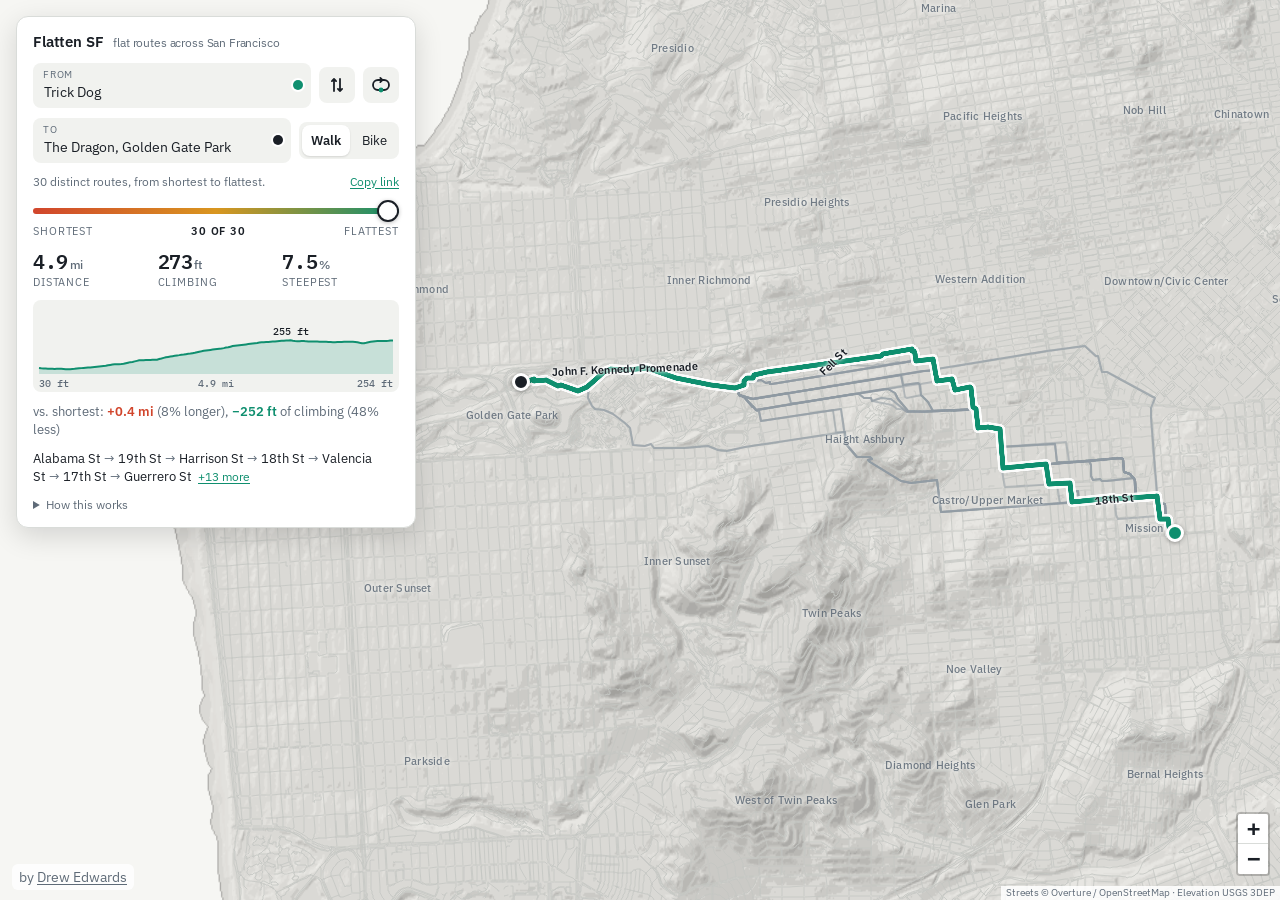
==== commit e20a6579: "Route on show drawn as SVG; labels off during zoom glides; quick taps each advance The route and the" ====
--- a/site/index.html
+++ b/site/index.html
@@ -27,7 +27,7 @@
 <link rel="preconnect" href="https://fonts.gstatic.com" crossorigin>
 <link rel="stylesheet" href="https://fonts.googleapis.com/css2?family=IBM+Plex+Sans:wght@400;500;600&family=IBM+Plex+Mono:wght@500;600&display=swap">
 <link rel="stylesheet" href="leaflet-340720efc3.css">
-<link rel="stylesheet" href="app-d77b69d194.css">
+<link rel="stylesheet" href="app-d014d79622.css">
 </head>
 <body>
 <div id="map"></div>
@@ -110,6 +110,6 @@
 </section>
 <script src="leaflet-5a640ff863.js"></script>
 <script>window.DATA = {"manifest":{"arrays":{"node_lon":{"t":"i4","o":0,"n":69864},"node_lat":{"t":"i4","o":279456,"n":69864},"node_flags":{"t":"u1","o":558912,"n":69864},"node_elev":{"t":"i2","o":628776,"n":69864},"indptr":{"t":"i4","o":768504,"n":69865},"geom_off":{"t":"i4","o":1047964,"n":87777},"arc_head":{"t":"i4","o":1399072,"n":161176},"arc_edge":{"t":"i4","o":2043776,"n":161176},"arc_len":{"t":"u2","o":2688480,"n":161176},"arc_gain":{"t":"u2","o":3010832,"n":161176},"arc_loss":{"t":"u2","o":3333184,"n":161176},"arc_maxgrade":{"t":"i2","o":3655536,"n":161176},"arc_meangrade":{"t":"u2","o":3977888,"n":161176},"arc_cls":{"t":"u1","o":4300240,"n":161176},"arc_flags":{"t":"u1","o":4461416,"n":161176},"arc_th3":{"t":"u2","o":4622592,"n":161176},"arc_th5":{"t":"u2","o":4944944,"n":161176},"arc_th8":{"t":"u2","o":5267296,"n":161176},"arc_th10":{"t":"u2","o":5589648,"n":161176},"arc_th15":{"t":"u2","o":5912000,"n":161176},"edge_name":{"t":"u2","o":6234352,"n":87776},"edge_cls":{"t":"u1","o":6409904,"n":87776},"edge_bucket":{"t":"u1","o":6497680,"n":87776},"edge_maxgrade":{"t":"u2","o":6585456,"n":87776},"edge_avggrade":{"t":"i2","o":6761008,"n":87776},"edge_len":{"t":"u2","o":6936560,"n":87776},"edge_gainkm":{"t":"u2","o":7112112,"n":87776},"edge_lowstress":{"t":"u1","o":7287664,"n":87776},"edge_stress":{"t":"u1","o":7375440,"n":87776},"addr_street":{"t":"u2","o":7463216,"n":230311},"addr_number":{"t":"u2","o":7923838,"n":230311},"addr_lon":{"t":"u2","o":8384460,"n":230311},"addr_lat":{"t":"u2","o":8845082,"n":230311}},"strings":{"geom":{"o":9305704,"b":1454730},"places":{"o":10760434,"b":491608},"addr_streets":{"o":11252042,"b":31067}},"bytes":11283109},"meta":{"n_nodes":69864,"n_arcs":161176,"n_edges":87776,"classes":["bridleway","cycleway","footway","living_street","path","pedestrian","primary","residential","secondary","service","steps","tertiary","track","trunk","unclassified","unknown"],"names":["1","10","10th Avenue","10th Street","11","11th Avenue","11th Street","12","12th Avenue","12th Street","13","13th Street","14","14th Avenue","14th Street","15","15th Avenue","15th Street","16","16th Avenue","16th Street","17","17th Avenue","17th Street","18","18th Avenue","18th Street","19","19th Avenue","19th Street","1st Street","2","20","20th Avenue","20th Avenue Entrance","20th Street","21","21st Avenue","21st Street","22","22nd Avenue","22nd Street","23","23rd Avenue","23rd Street","24","24th Avenue","24th Street","25","25th Avenue","25th Avenue North","25th Street","26","26th Avenue","26th Street","27","27th Avenue","27th Street","28","28th Avenue","28th Street","29th Avenue","29th Street","2nd Avenue","2nd Street","3","30th Avenue","30th Street","31st Avenue","32nd Avenue","33rd Avenue","34th Avenue","35th Avenue","36th Avenue","37th Avenue","38th Avenue","39th Avenue","3rd Avenue","3rd Street","4","40th Avenue","41st Avenue","42nd Avenue","43rd Avenue","44th Avenue","45th Avenue","46th Avenue","47th Avenue","48th Avenue","4th Avenue","4th Street","5","5th Avenue","5th Avenue Entrance","5th Street","6","6th Avenue","6th Street","7","7th Avenue","7th Street","8","8th Avenue","8th Street","9","9th Avenue","9th Street","A Dock","A Street","Abbey Street","Acacia Avenue","Acadia Street","Accacia Street","Acevedo Avenue","Acme Alley","Acorn Alley","Acton Street","Ada Court","Adah's Stairway","Adair Street","Addison Street","Adele Court","Admiral Avenue","Adolph Sutro Court","Aerial Way","Agnon Avenue","Agua Way","Ahern Way","Al Scoma Way","Alabama Street","Aladdin Terrace","Alameda Street","Alana Way","Alberta Street","Albion Street","Alder Street","Alemany Boulevard","Alert Alley","Alexander Zuckermann Bay Bridge Trail","Alhambra Street","Alice B. Toklas Place","Allan Street","Allen Street","Allison Street","Allston Way","Alma Street","Almaden Court","Aloha Avenue","Alpha Street","Alpine Terrace","Alta Mar Way","Alta Street","Alta Vista Terrace","Alton Avenue","Alvarado Street","Alviso Street","Amador Street","Amatista Lane","Amatury Loop","Amazon Avenue","Amber Drive","Ambrose Bierce Street","Ames Street","Amethyst Way","Amherst Street","Amity Alley","Anderson Street","Andover Street","Andrews Road","Angelo's Alley","Anglo Alley","Ankeny Street","Annapolis Terrace","Annie Street","Anson Place","Anthony Street","Antonio Street","Anza Avenue","Anza Street","Anzavista Avenue","Apollo Street","Apparel Way","Appleton Avenue","Appleton Street","Aptos Avenue","Aquavista Way","Arago Street","Arballo Drive","Arbol Lane","Arbor Street","Arch Street","Arco Way","Ardath Court","Arden Way","Ardenwood Way","Arelious Walker Drive","Arellano Avenue","Argent Alley","Argonaut Avenue","Arguello Boulevard","Arkansas Street","Arleta Avenue","Arlington Path","Arlington Street","Armistead Road","Armory Drive","Armstrong Avenue","Arnold Avenue","Arroyo Way","Arthur Avenue","Ash Street","Ashburton Place","Ashbury Street","Ashbury Terrace","Ashton Avenue","Ashwood Lane","Aspen Court","Atalaya Terrace","Athens Street","Attridge Alley","Auburn Street","August Alley","Augusta Street","Austin Street","Auto Drive","Automobile Drive","Avalon Avenue","Avenue A","Avenue B","Avenue D","Avenue E","Avenue G","Avenue H","Avenue I","Avenue M","Avenue N","Avenue of the Palms","Avila Street","Avoca Alley","Avocet Way","Avon Way","Aztec Street","B Dock","B Street","Bache Street","Bacon Street","Baden Street","Badger Street","Baker Court","Baker Street","Balance Street","Balboa Street","Balceta Avenue","Baldwin Court","Balhi Court","Balmy Street","Baltimore Way","Banbury Drive","Bancroft Avenue","Banks Street","Bannam Place","Banneker Way","Bannock Street","Barcelona Avenue","Barnard Avenue","Barneveld Avenue","Barstow Street","Bartlett Street","Bartol Street","Bass Court","Batteries to Bluffs Trail","Battery Caulfield Road","Battery Chamberlin Road","Battery Dynamite Road","Battery East Road","Battery Saffold Road","Battery Street","Battery Wagner Road","Battle of the Bulge Memorial Trail","Bay Area Ridge Trail","Bay Street","Bay Trail","Bay View Street","Bayshore Boulevard","Bayside Drive","Bayside Village Place","Bayview Circle","Bayview Park Road","Baywood Court","Beach Street","Beachmont Drive","Beacon Street","Beale Street","Beatrice Lane","Beatty Road","Beaumont Avenue","Beaver Street","Beckett Street","Bedford Place","Beeman Lane","Behr Avenue","Beideman Street","Belcher Street","Belden Place","Belgrave Avenue","Bell Court","Bella Vista Way","Bellair Place","Belle Avenue","Belles Street","Bellevue Avenue","Belmont Avenue","Belvedere Street","Bemis Street","Bengal Alley","Bennington Street","Benton Avenue","Bepler Street","Bergen Alley","Berkeley Way","Berkshire Way","Bernal Cut Path","Bernal Heights Boulevard","Bernard Street","Bernice Rodgers Way","Bernice Street","Berry Street","Bertha Lane","Bertie Minor Lane","Bertita Street","Berwick Place","Bessie Street","Beulah Street","Beverly Street","Bigelow Court","Birch Street","Birchwood Court","Bird Street","Birmingham Road","Bishop Street","Bitting Avenue","Black Place","Blackstone Court","Blair Terrace","Blairwood Lane","Blake Street","Blanche Street","Blandy Street","Blanken Avenue","Bliss Court","Bliss Road","Blue Greenway","Blue Heron Lake Drive","Blue Heron Lake Drive East","Bluxome Alley","Bluxome Street","Blythdale Avenue","Boardman Place","Bob Kaufman Alley","Bocana Street","Bonifacio Street","Bonita Street","Bonnie Brae Lane","Bonview Street","Borica Street","Bostonship Plaza","Boswell Street","Bosworth Street","Boutwell Street","Bowdoin Street","Bowley Court","Bowley Street","Bowling Green Drive","Bowman Court","Boylston Street","Boynton Court","Bradford Street","Brady Street","Brannan Street","Brant Alley","Brazel Ave Multi-Use Path","Brazil Avenue","Breen Place","Breezeway","Brentwood Avenue","Bret Harte Terrace","Brewster Street","Briarcliff Terrace","Bridgeview Drive","Bridgeview Paseo","Bridgeview Way","Bright Street","Brighton Avenue","Bristol Court","Britton Street","Broad Street","Broadmoor Drive","Broadway","Broderick Street","Bromley Place","Brompton Avenue","Bronte Street","Brook Street","Brookdale Avenue","Brookhaven Lane","Brooklyn Place","Brooks Street","Brosnan Street","Brotherhood Way","Brown Street","Bruce Avenue","Bruce's Stairs","Brumiss Terrace","Brunswick Street","Brush Place","Brussels Street","Bruton Street","Bryant Street","Bucareli Drive","Buchanan Mall","Buchanan Street","Buchanan Street Mall","Buckingham Way","Buena Vista Avenue East","Buena Vista Avenue West","Buena Vista Park Waller Steps","Buena Vista Terrace","Burgoyne Street","Burke Avenue","Burlwood Drive","Burnett Avenue","Burnett North Avenue","Burns Place","Burnside Avenue","Burr Avenue","Burritt Street","Burrows","Burrows Street","Bush Street","Butte Place","Byron Court","Byxbee Street","C Dock","C Street","Cable Car Waiting Line","Cabrillo Street","Cadell Place","Caine Avenue","Caire Terrace","Caledonia Street","Calgary Street","Calhoun Terrace","California Avenue","California Street","Cambon Drive","Cambridge Street","Camellia Avenue","Cameo Way","Cameron Way","Camp Street","Campbell Avenue","Campton Place","Campus Lane","Canby Street","Candlestick Cove Way","Canyon Avenue","Canyon Drive","Capistrano Avenue","Capitol Avenue","Capp Street","Capra Way","Card Alley","Cardenas Avenue","Cargo Way","Carl Street","Carmel Street","Carmelita Street","Carnelian Way","Carolina Street","Carpenter Court","Carr Street","Carrie Street","Carrizal Street","Carroll Avenue","Carson Street","Carter Street","Carver Street","Casa Way","Cascade Walk","Caselli Avenue","Cashmere Street","Casitas Avenue","Cassandra Court","Castelo Avenue","Castenada Avenue","Castillo Street","Castle Manor Avenue","Castle Street","Castro Street","Catalina Street","Catherine Court","Cayuga Avenue","Cayuga and Lamartine Mini Park Path","Cecilia Avenue","Cedar Court","Cedar Street","Cedro Avenue","Cemetery Overlook Path","Central Avenue","Central Avenue Footpath","Central Magazine Road","Century Place","Ceres Street","Cerritos Avenue","Cervantes Boulevard","Cesar Chavez Street","Cesar Chavez Street, N. Sidewalk","Cesar Chavez Street, S. Sidewalk","Chabot Terrace","Chain of Lakes Drive","Chain of Lakes Drive East","Chain of Lakes Drive West","Chancery Lane","Channel Street","Chapman Street","Charles J. Brenham Place","Charles Street","Charlton Court","Charter Oak Avenue","Chatham Place","Chattanooga Street","Chaves Avenue","Chenery Street","Cherry Street","Chesley Street","Chester Avenue","Chestnut Street","Chicago Way","Child Street","Chilton Avenue","China Basin Landing","China Basin Street","Chinook Court","Christmas Tree Point Road","Christopher Drive","Christopher Trail","Chula Lane","Chumasero Drive","Church Street","Cielito Drive","Circular Avenue","Cityview Way","Clairview Court","Clara Street","Claremont Boulevard","Clarence Place","Clarendon Avenue","Clarendon Connector Trail","Clarendon Knob Trail","Clarion Alley","Clarke Street","Claude Lane","Clay Street","Clayton Street","Clearfield Drive","Clearview Court","Cleary Court","Clement Street","Clementina Street","Cleo Rand Avenue","Cleveland Street","Clifford Terrace","Clifford Terrace Stairway","Cliffside Drive","Clinton Park","Clipper Cove Way","Clipper Street","Clipper Terrace","Cloud Circle","Clover Lane","Clover Street","Clyde Street","Coastal Trail","Cochrane Street","Codman Place","Cohen Place","Colby Street","Cole Street","Coleman Street","Coleridge Street","Colin P. Kelly Junior Street","Colin Place","Colleen Way","College Avenue","College Terrace","Collingwood Street","Collins Street","Colon Avenue","Colonial Way","Colton Street","Columbia Square Street","Columbus Avenue","Colusa Place","Comerford Street","Commer Court","Commercial Street","Commonwealth Avenue","Compton Road","Concord Street","Congdon Street","Congo Street","Conkling Street","Connecticut Street","Connector Trail","Conrad Street","Conservatory Access Road","Conservatory Drive East","Conservatory Drive West","Constanso Way","Continuum Way","Convention Plaza","Converse Street","Cook Street","Cooper Alley","Copper Alley","Cora Street","Coral Road","Coralino Lane","Corbett Avenue","Corbin Place","Cordelia Street","Cordova Street","Corinne Woods Way","Cornwall Street","Corona Street","Coronado Street","Cortes Avenue","Cortland Avenue","Corwin Street","Cosgrove Street","Cosmo Place","Coso Avenue","Costa Street","Cottage Row","Cotter Street","Country Club Drive","Coventry Court","Coventry Lane","Cowell Place","Cowles Street","Coyote Crags Trail","Cragmont Avenue","Crags Court","Craig Court","Craig Lane","Crane Street","Cranleigh Drive","Craut Street","Cravath Street","Crescent Avenue","Crescent Court","Crescent Way","Crescio Court","Crespi Drive","Cresta Vista Drive","Crestlake Drive","Crestline Drive","Crestmont Drive","Crisp Road","Crissy Field Avenue","Croaker Court","Crocker Avenue","Crocker Galleria","Crook Street","Cross Street","Crossover Drive","Crown Court","Crown Terrace","Crystal Street","Cuesta Court","Culebra Terrace","Cumberland Street","Cunningham Place","Curtis Street","Cushman Street","Custer Avenue","Custom House Place","Cutler Avenue","Cuvier Street","Cypress Street","Cyril Magnin Street","Cyrus Place","D Dock","D Street","Daggett Street","Dakota Street","Dalewood Way","Dan's Lost Trail","Daniel Burnham Court","Danton Street","Danvers Street","Darien Way","Darrell Place","Dartmouth Street","Dashiell Hammett Street","Davidson Avenue","Davis Court","Davis Street","Dawnview Way","Dawson Place","Day Street","De Boom Street","De Forest Way","De Haro Street","De Long Street","De Montfort Avenue","De Soto Street","De Wolf Street","Dearborn Street","Decatur Street","Decatur Way","Decker Alley","Dedman Court","Deems Road","Dehon Street","Del Monte Street","Del Sur Avenue","Del Vale Avenue","Delancey Street","Delano Avenue","Delgado Place","Dellbrook Avenue","Delmar Street","Delta Street","Deming Street","Denslowe Drive","Derby Street","Desmond Street","Detroit Street","Devonshire Way","Dewey Boulevard","Diamond Cove Terrace","Diamond Heights Boulevard","Diamond Street","Diana Street","Diaz Avenue","Dicha Alley","Dichiera Court","Digby Street","Dirk Dirksen Place","Divisadero Street","Division Street","Dixie Alley","Dodge Street","Dolores Street","Dolores Terrace","Donahue Street","Donner Avenue","Dorado Terrace","Dorantes Avenue","Dorcas Way","Dorchester Way","Dore Street","Doric Alley","Dorland Street","Dorman Avenue","Dormitory Road","Douglass Street","Dow Place","Downey Street","Dr. Carlton B. Goodlett Place","Dr. David Sanchez Way","Dr. Maya Angelou Paseo","Dr. Maya Angelou Way","Dr. Rolland and Kathryn Lowe Community Bridge","Dr. Tom Waddell Place","Drake Street","Drum Bridge","Drumm Street","Drummond Alley","Dublin Street","Duboce Avenue","Dudley Road","Dukes Court","Duncan Street","Duncombe Alley","Dunnes Alley","Dunshee Street","Dunsmuir Street","Dwight Street","E Dock","E Street","Eagle Street","Earl Gage Jr. Street","Earl Street","East Ridge Trail","Eastman Place","Eastwood Drive","Eaton Place","Ecker Plaza","Ecker Street","Ecology Trail (lower)","Ecology Trail (upper)","Eddy Street","Edgar Avenue","Edgardo Place","Edgehill Way","Edgewood Avenue","Edgewood Trail","Edie Road","Edinburgh Street","Edith Street","Edna Street","Edward Street","Egbert Avenue","El Camino del Mar","El Mirasol Place","El Plazuela Way","El Polin Loop","El Polin Spring Connector Trail","El Portal Way","El Sereno Court","El Verano Way","Elgin Park","Elizabeth Street","Elk Street","Ellert Street","Ellington Avenue","Elliot Street","Ellis Street","Ellsworth Street","Elm Street","Elmhurst Drive","Elmira Street","Elmwood Way","Elsie Street","Elwood Street","Emerald Cove Terrace","Emerald Lane","Emerson Street","Emery Lane","Emma Street","Emmett Court","Encanto Avenue","Encinal Walk","Encline Court","English Street","Enterprise Street","Entrada Court","Erie Street","Erkson Court","Ervine Street","Escolta Way","Escondido Avenue","Esmeralda Avenue","Espanola Street","Esquina Drive","Essex Street","Estero Avenue","Eucalyptus Drive","Euclid Avenue","Eugenia Avenue","Eureka Street","Evans Avenue","Evelyn Way","Everglade Drive","Evergreen Avenue","Everson Street","Ewer Place","Ewing Terrace","Excelsior Avenue","Exchange Place","Executive Park Boulevard","Exeter Street","Exposition Drive","F Dock","Fair Avenue","Fair Oaks Street","Fairfax Avenue","Fairfield Way","Fairmount Street","Fairy Gates Trail","Faith Street","Fallon Place","Falmouth Street","Fanning Way","Farallones Street","Fargo Place","Farnsworth Lane","Farnsworth Trail","Farnum Street","Farragut Avenue","Farview Court","Faxon Avenue","Federal Street","Felix Avenue","Fell Street","Fella Place","Felton Street","Fern Street","Fernandez Street","Fernwood Drive","Ferry Plaza","Fieldcrest Drive","Fielding Street","Filbert Steps","Filbert Street","Fillmore Street","Finley Road","First Drive East","First Drive West","Fisher Alley","Fisher Avenue","Fisher Loop","Fitzgerald Avenue","Flights of Fancy","Flint Street","Flood Avenue","Flora Street","Florence Street","Florentine Street","Florida Street","Flounder Court","Flournoy Street","Flower Street","Foerster Street","Fog Bridge","Folsom Street","Folsom Street, E. Sidewalk","Folsom Street, W. Sidewalk","Font Boulevard","Fontinella Terrace","Foote Avenue","Ford Street","Forest Hill Path","Forest Knolls Drive","Forest Road","Forest Side Avenue","Forest View Drive","Fort Funston Road","Fort Mason 10","Fort Mason 12","Fort Mason 15","Fort Mason 16","Fort Mason 19","Fort Mason 8","Fort Miley 5","Fort Miley 6","Fort Miley Circle","Fortuna Avenue","Fountain Street","Fowler Avenue","France Avenue","Francis Street","Francisco Street","Franconia Street","Frank Norris Street","Frankfort Street","Franklin Street","Fratessa Court","Fredela Lane","Frederick Street","Fredson Court","Freelon Street","Freeman Court","Fremont Street","Fresnel Way","Fresno Street","Frida Kahlo Loop","Frida Kahlo Way","Friedell Street","Friendship Court","Front Street","Fuente Avenue","Fulton Street","Fulton Trail","Functional and Fantasy Stair","Funston Avenue","Funston Road","G Dock","Gabilan Way","Gaiser Court","Galewood Circle","Galilee Lane","Galindo Avenue","Gallagher Lane","Galvez Avenue","Gambier Street","Garces Drive","Garcia Avenue","Garden Street","Garden Walk","Garden Way","Gardener Road","Gardener's Trail","Gardenside Drive","Garfield Street","Garlington Court","Garnett Terrace","Garrison Avenue","Gates Street","Gateview Avenue","Gateview Court","Gatun Alley","Gaven Street","Gaviota Way","Geary Boulevard","Geary Street","Gellert Drive","Gene Friend Way","Genebern Way","General Kennedy Avenue","Geneva Avenue","Gennessee Street","Genoa Place","George Court","Georgia Lane","Gerke Alley","Germania Street","Getz Street","Ghost Trail","Giants Drive","Gibb Street","Gibbon Court","Gibson Road","Gilbert Street","Gillette Avenue","Gilman Avenue","Gilroy Street","Girard Road","Girard Street","Gladeview Way","Gladiolus Lane","Gladstone Drive","Gladstone Way","Gladys Street","Glen Court","Glenbrook Avenue","Glendale Street","Glenhaven Lane","Glenview Drive","Globe Alley","Gloria Court","Glover Street","Godeus Street","Goethe Street","Goettingen Street","Gold Mine Drive","Gold Street","Goldberg Lane","Golden Court","Golden Gate Avenue","Golden Gate Bridge East Sidewalk","Golden Gate Bridge West Sidewalk","Golden Gate Promenade","Goleta Avenue","Gonzalez Drive","Gordon Street","Gorgas Avenue","Gorham Street","Gough Street","Gould Street","Grace Street","Grafton Avenue","Graham Street","Granada Avenue","Grand Staircase of San Francisco City Hall","Grand View Avenue","Grand View Terrace","Grant Avenue","Granville Way","Grattan Street","Graystone Terrace","Great Highway","Great Highway Extension","Great Highway Promenade","Greely Court","Green Street","Green Tunnel","Greenough Avenue","Greenview Court","Greenwich Steps","Greenwich Street","Greenwood Avenue","Grenard Terrace","Griffith Street","Grijalva Drive","Grote Place","Grove Street","Guadalupe Avenue","Guerrero Street","Gum Tree Girls Trail","Guttenberg Street","Guy Place","H Lot","H Street","Habitat Terrace","Hagiwara Tea Garden Drive","Hahn Street","Haight Street","Hale Street","Halibut Court","Hallam Street","Halleck Street","Hamerton Avenue","Hamilton Street","Hamlin Street","Hampshire Street","Hancock Street","Hang Ah Alley;Pagoda Alley","Hanover Street","Harbor Road","Hardie Avenue","Hardie Place","Harding Road","Harkness Avenue","Harlan Place","Harlem Alley","Harlow Street","Harney Way","Harold Avenue","Harper Street","Harriet Street","Harrington Street","Harris Place","Harrison Boulevard","Harrison Street","Harry Street","Hartford Street","Harvard Street","Hastings Terrace","Hattie Street","Havelock Street","Havens Street","Havenside Drive","Hawes Street","Hawkins Lane","Hawthorne Street","Hayes Street","Hays Street","Hazelwood Avenue","Head Street","Healy Avenue","Hearst Avenue","Heather Avenue","Helen Macintosh Lane","Helen Place","Helena Street","Hemlock Street","Hemway Terrace","Henry Adams Street","Henry Street","Herb Caen Way...","Heritage Avenue","Hermann Street","Hernandez Avenue","Heron Street","Hester Avenue","Heyman Avenue","Hickory Street","Hidalgo Terrace","Hidden Garden Steps","High Five Zone","High Street","Highland Avenue","Higuera Avenue","Hiliritas Avenue","Hill Point Avenue","Hill Street","Hillcrest Court","Hillcrest Drive","Hillcrest Road","Hillview Court","Hillway Avenue","Hilton Street","Himmelmann Place","Hinckley Walk","Historic Trail","Hitchcock Lane","Hitchcock Street","Hobart Alley","Hodges Alley","Hoff Street","Hoffman Avenue","Hoffman Street","Holladay Avenue","Hollis Street","Hollister Avenue","Holloway Avenue","Holly Park Circle","Hollywood Court","Holyoke Street","Homestead Street","Homewood Court","Hooker Alley","Hooper Street","Hooper's Steps","Hopkins Avenue","Horace Street","Horne Avenue","Hospital Street","Hotaling Place","Houston Street","Howard Court","Howard Street","Howth Street","Hubbell Street","Hudson Avenue","Hudson Court","Hugo Street","Hulbert Alley","Humboldt Street","Hunter's Point Power Plant Trail","Hunters Point Boulevard","Hunters Point Expressway","Huntington Drive","Huron Avenue","Hussey Street","Hutchins Court","Hyde Street","Hyde Street Pier","I Dock","I Street","Icehouse Alley","Idora Avenue","Ignacio Avenue","Illinois Street","Ils Lane","Imperial Alley","Ina Court","Inca Lane","Incinerator Road","Indiana Street","Industrial Street","Infantry Terrace","Ingalls Street","Ingerson Avenue","Ingleside Path","Innes Avenue","Innes Court","Inverness Drive","Iowa Street","Iris Avenue","Iron Alley","Ironship Plaza North","Ironship Plaza South","Ironwood Way","Irving Street","Irvington Street","Irwin Street","Isadora Duncan Lane","Isis Street","Islais Creek Trail","Isola Way","Issleib Avenue","Italy Avenue","Ivy Street","J Dock","J Street","Jack Balestreri Way","Jack Kerouac Alley","Jack London Alley","Jack Micheline Alley","Jack Micheline Place","Jackson Street","Jade Place","Jakey Court","Jamestown Avenue","Jansen Street","Jarboe Avenue","Jason Court","Jasper Place","Jauss Street","Java Street","Jean Way","Jeff Adachi Way","Jefferson Street","Jennifer Place","Jennings Court","Jennings Street","Jerome Alley","Jerrold Avenue","Jersey Street","Jessie East Street","Jessie Street","Jessie West Street","John F Kennedy Drive","John F Shelley Drive","John F. Kennedy Drive","John F. Kennedy Promenade","John Maher Street","John Muir Drive","John Street","Johnson Street","Johnstone Drive","Joice Street","Jones Street","Joost Avenue","Jordan Avenue","Josepha Avenue","Josiah Avenue","Jos\u00e9 Sarria Court","Joy Street","Juan Bautista Circle","Juanita Way","Judah Street","Judson Avenue","Jules Avenue","Julia Street","Julian Avenue","Julius Street","Junior Terrace","Juniper Street","Junipero Serra Boulevard","Juri Street","Justin Drive","Kalmanovitz Street","Kamille Court","Kansas Street","Kaplan Lane","Karen Court","Kate Street","Kearny Lane","Kearny Street","Keith Street","Kelloch Avenue","Kempton Avenue","Kendall Drive","Kennedy Place","Kenneth Rexroth Place","Kenny Alley","Kensington Way","Kent Street","Kenwood Way","Keppler Court","Kern Street","Key Avenue","Keyes Alley","Keyes Avenue","Keystone Way","Kezar Drive","Kimball Place","King Street","Kingston Street","Kinzey Street","Kirkham Street","Kirkwood Avenue","Kiska Road","Kissling Street","Kittredge Terrace","Knockash Hill","Knollview Way","Knott Court","Kobbe Avenue","Kohler Place","Koret Way","Kramer Place","Krausgrill Place","Kronquist Court","La Avanzada Street","La Ferrera Terrace","La Grande Avenue","La Playa Street","La Playa Terminal Loop","La Salle Avenue","Lafayette Street","Laguna Honda Boulevard","Laguna Street","Lagunitas Drive","Laidley Street","Lake Forest Court","Lake Merced Bike Path","Lake Merced Boulevard","Lake Merced Boulevard bikeway","Lake Merced Hill","Lake Merced Hill Street","Lake Merced Hill Street North","Lake Merced Hill Street South","Lake Merced Hills Community Center Access Stairs","Lake Merced Northbound Bikeway","Lake Merced Southbound protected bikeway","Lake Street","Lakeshore Drive","Lakeshore Plaza","Lakeview Avenue","Lakeview Drive","Lakewood Avenue","Lamartine Street","Lamson Lane","Lancaster Lane","Landers Street","Lands End Trail","Lane Street","Langdon Court","Langton Street","Lansdale Avenue","Lapham Way","Lapidge Street","Lapu Lapu Street","Larch Street","Larch Way","Larkin Street","Las Villas Court","Laskie Street","Lathrop Avenue","Latona Street","Laura Street","Laurel Street","Lauren Court","Laussat Street","Lawrence Avenue","Lawton Street","Le Conte Avenue","Le Conte Circle","Leavenworth Street","Ledyard Street","Lee Avenue","Leese Street","Legion Court","Legion of Honor Drive","Leidesdorff Street","Leland Avenue","Lendrum Court","Lenox Way","Leo Street","Leona Terrace","Leroy Place","Lessing Street","Lester Court","Letterman Drive","Levant Street","Levant Street Stairway","Lexington Street","Liberty Street","Liebig Street","Liggett Avenue","Lilac Street","Lillian Street","Lily Street","Linares Avenue","Lincoln Boulevard","Lincoln Court","Lincoln Park Steps","Lincoln Way","Linda Street","Linden Street","Lindsay Circle","Lippard Avenue","Lisbon Street","Littlefield Terrace","Lloyd Street","Lobby Shops","Lobos Creek Valley Trail","Lobos Street","Locksley Avenue","Lockwood Street","Locust Street","Loehr Street","Lois Lane","Loma Vista Terrace","Lombard Street","Lomita Avenue","London Street","Lone Mountain Terrace","Long Bridge Street","Longview Court","Loomis Street","Lopez Avenue","Loraine Court","Los Olivos Avenue","Los Palmos Drive","Lottie Bennett Lane","Louisburg Street","Louisiana Street","Lovers' Lane","Lowell Street","Lower Great Highway Trail","Lower Terrace","Loyola Terrace","Lucerne Street","Lucky Street","Lucy Street","Lulu Alley","Lunado Court","Lunado Way","Lundys Lane","Lupine Avenue","Lupine Court","Lurline Street","Lurmont Terrace","Lusk Street","Lydia Avenue","Lyell Street","Lynch Street","Lyndhurst Drive","Lyon Street","Lyon Street Footpath","Mabel Alley","Mabini Street","Mabrey Court","MacArthur Avenue","MacDonald Avenue","Macalla Road","Macedonia Street","Macondray Lane","Maddux Avenue","Madera Street","Madison Street","Madrid Street","Madrone Avenue","Magellan Avenue","Magnolia Street","Mahan Street","Maiden Lane","Main Drive","Main Street","Majestic Avenue","Malden Alley","Mallorca Way","Malosi Street","Malta Drive","Malvina Place","Manchester Street","Mandalay Lane","Mangels Avenue","Manor Court","Manor Drive","Manseau Street","Mansell Multi-Use Path","Mansell Street","Mansfield Street","Manzanita Avenue","Maple Street","Mar Vista Drive","Marcela Avenue","Marcy Place","Marengo Street","Margaret Avenue","Margrave Place","Marietta Drive","Marin Street","Marina Boulevard","Marine Drive","Mariner Drive","Mariposa Street","Marist Street","Mark Lane","Mark Twain Place","Market Street","Marlin Court","Marne Avenue","Mars Street","Marsily Street","Marston Avenue","Martha Avenue","Martin Avenue","Martin Luther King Junior Drive","Martinez Street","Marvel Court","Marview Way","Marx Meadow Drive","Mary Street","Mary Teresa Street","Maryland Street","Mason Court","Mason Street","Masonic Avenue","Massasoit Street","Mateo Street","Matthew Court","Maxwell Court","Mayfair Drive","Mayflower Street","Maynard Street","Maywood Drive","McAllister Street","McCann Street","McCarthy Avenue","McCoppin Street","McCormick Street","McCovey Cove Promenade","McDowell Avenue","McDowell Road Southwest","McKinley - Vermont Lower Steps","McKinnon Avenue","McLaren Avenue","McLea Court","McNair Court","McRae Lane","McRae Street","Meacham Place","Meade Avenue","Meadow Drive","Meadowbrook Drive","Meda Avenue","Medau Place","Medical Center Way","Megan Drive","Melba Avenue","Melra Court","Melrose Avenue","Memory Lane","Mendell Street","Mendosa Avenue","Menoher Lane","Mercato Court","Merced Avenue","Mercedes Way","Merchant Road","Merchant Street","Mercury Street","Merlin Street","Merriam Lane","Merrie Way","Merrill Street","Merrimac Street","Merritt Street","Mersey Street","Mesa Avenue","Mesa Street","Michigan Street","Midcrest Way","Middle Drive West","Middle Point Road","Middlefield Drive","Midway Street","Miguel Street","Milan Terrace","Mile Rock Trail","Miles Court","Miles Street","Miley Street","Mill Street","Miller Place","Miller Road","Milton I Ross Lane","Milton Street","Minerva Street","Minna Street","Minnesota Street","Mint Plaza","Mira Vista Court","Mirabel Avenue","Miraloma Drive","Miramar Avenue","Mirando Way","Mission Bay Boulevard","Mission Bay Boulevard North","Mission Bay Boulevard South","Mission Bay Circle","Mission Bay Drive","Mission Circle","Mission Hills Drive","Mission Rock Street","Mission Street","Mission Street, E. Sidewalk","Mission Street, W. Sidewalk","Mississippi Street","Missouri Street","Mistral Street","Mizpah Street","Modoc Avenue","Moffitt Street","Mojave Street","Molimo Drive","Moncada Way","Moneta Court","Moneta Way","Mono Street","Montague Place","Montalvo Avenue","Montana Street","Montcalm Street","Montclair Terrace","Montecito Avenue","Monterey Boulevard","Montezuma Street","Montgomery Street","Monticello Street","Monument Way","Moonwalk Stairs","Moore Lane","Moore Place","Moraga Avenue","Moraga Street","Moreland Street","Morningside Drive","Morrell Place","Morrell Street","Morris Street","Morse Street","Morton Street","Moscow Street","Moss Street","Moulton Street","Moultrie Street","Mount Lane","Mount Vernon Avenue","Mountain Lake Trail","Mountain Spring Avenue","Mountview Court","Mrs. Jackson Way","Muir Court","Muir Loop","Mulford Alley","Mullen Avenue","Munich Street","Murray Lane","Murray Street","Museum Way","Music Concourse Drive","Myra Way","Myrtle Street","Mystery Trail","Nadell Court","Naglee Avenue","Nahua Avenue","Nancy Pelosi Drive","Nantucket Avenue","Napier Lane","Naples Street","Napoleon Street","Natick Street","Natoma Street","Nauman Road","Navajo Avenue","Navy Road","Naylor Street","Nebraska Street","Nellie Street","Nelson Rising Lane","Neptune Street","Nevada St","Nevada Street","New Montgomery Street","Newburg Street","Newcomb Avenue","Newell Street","Newhall Street","Newman Street","Newton Street","Ney Street","Niagara Avenue","Niantic Avenue","Nibbi Court","Nido Avenue","Nike Road","Nimitz Avenue","Nob Hill Place","Nobles Alley","Noe Street","Nordhoff Street","Norfolk Street","Noriega Street","Normandie Terrace","North Creek Trail","North Drive","North Hughes Lane","North Point Street","North Ridge Trail","North State Drive","North Van Horn Lane","North View Court","Northbound Protected Bikeway","Northgate Drive","Northgate Road","Northpoint Drive","Northridge Road","Northwood Drive","Norton Street","Norwich Street","Nottingham Place","Nueva Avenue","O'Farrell Street","O'Reilly Avenue","O'Shaughnessy Boulevard","Oak Court","Oak Grove Street","Oak Park Drive","Oak Street","Oak Street Cyclepath","Oakdale Avenue","Oakhurst Lane","Oakridge Drive","Oakwood Street","Ocean Avenue","Oceanview Terrace","Octavia","Octavia Boulevard","Octavia Boulevard Bike Connector","Octavia Street","Officer James W. Bloesch Road","Ogden Avenue","Ohlone Way","Old Chinatown Lane","Old Macalla Road","Olive Street","Oliver Street","Olmstead Street","Olympia Way","Olympic Country Club Road","Omar Way","Oneida Avenue","Onique Lane","Onondaga Avenue","Opal Place","Opalo Lane","Ophir Alley","Ora Way","Orange Alley","Orben Place","Ord Court","Ord Street","Ordway Street","Oriente Street","Oriole Way","Orizaba Avenue","Orsi Circle","Ortega Street","Ortega Way","Osage Alley","Osaka Way","Oscar Alley","Osceola Lane","Osgood Place","Otega Avenue","Otis Street","Otsego Avenue","Ottawa Avenue","Otter Cove Terrace","Outback Trail","Overlook Drive","Owen Street","Owens Street","Oxford Street","Ozbourn Court","Pacheco Street","Pacific Avenue","Page Street","Palace Drive","Palm Avenue","Palm Lane","Palmetto Avenue","Palo Alto Avenue","Paloma Avenue","Palos Place","Palou Avenue","Panorama Drive","Paradise Avenue","Paraiso Place","Paramount Terrace","Paris Street","Park Boulevard","Park Boulevard Trail","Park Hill Avenue","Park Presidio Boulevard","Park Presidio Bypass Drive","Park Street","Park Trail","Parker Avenue","Parkhurst Alley","Parkridge Drive","Parnassus Avenue","Parque Drive","Parsons Street","Partridge Lane","Pasadena Street","Patterson Street","Patton Court","Patton Street","Paul Avenue","Paulding Street","Peabody Street","Pearl Street","Peek Lane","Pelican Cove Terrace","Pelton Place","Pemberton Place","Peninsula Avenue","Pennsylvania Avenue","Penny Lane","Peralta Avenue","Perego Terrace","Perimeter Path","Perine Place","Perry Street","Pershing Drive","Persia Avenue","Peru Avenue","Peter Macchiarini Steps","Peter Yorke Way","Peters Avenue","Petrarch Place","Pfeiffer Street","Phelps Street","Phil Arnold Trail","Philosopher's Way","Phoenix Terrace","Pico Avenue","Piedmont Street","Pier 3 promenade","Pier 39","Pier 45","Pier 50","Pier 50 A","Pier 50 B","Pier 96","Pierce Street","Pierpoint Lane","Pilgrim Avenue","Pine Court","Pine Street","Pinehurst Way","Pink Alley","Pinto Avenue","Pioche Street","Piper Loop","Pixley Street","Pizarro Way","Plaza Street","Pleasant Street","Plum Street","Plymouth Avenue","Point Lobos Avenue","Polaris Way","Polk Street","Pollard Place","Pomona Street","Pond Street","Pontiac Street","Pope Court","Pope Road","Pope Street","Poplar Street","Poppy Lane","Portal Drive","Portal Path","Porter Street","Portola Drive","Portola Street","Post Street","Potomac Street","Potrero Avenue","Powell Street","Powers Avenue","Powhattan Avenue","Prado Street","Prague Street","Pratt Place","Precita Avenue","Prentiss Street","Prescott Court","Presidio Avenue","Presidio Battery East Tunnel","Presidio Boulevard","Presidio Promenade","Presidio Terrace","Pretor Way","Priest Street","Princeton Street","Progress Street","Prospect Avenue","Prosper Street","Public Park","Pueblo Street","Putnam Street","Quane Street","Quarry Road","Quartz Way","Quesada Avenue","Quickstep Lane","Quincy Street","Quint Street","Quintara Street","R Street","Raccoon Drive","Racine Lane","Radio Terrace","Rae Avenue","Raleigh Avenue","Ralston Avenue","Ralston Street","Ramona Avenue","Ramsel Court","Ramsell Street","Randall Street","Randolph Street","Rankin Street","Rausch Street","Ravenwood Drive","Ravilla Court","Rawles Street","Raycliff Terrace","Raymond Avenue","Reardon Road","Rebecca Lane","Recycle Road","Red Leaf Court","Red Rock Way","Reddy Street","Redfield Alley","Redondo Street","Redwood","Redwood Street","Reed Street","Reeves Court","Reno Place","Reposa Way","Reservoir Street","Restani Way","Retiro Way","Reuel Court","Revere Avenue","Rex Avenue","Rey Street","Rhine Street","Rhode Island Street","Rice Street","Richards Circle","Richardson Avenue","Richland Avenue","Rickard Street","Rico Way","Ridge Court","Ridge Lane","Ridgewood Avenue","Riley Avenue","Rincon Street","Ringold Street","Rio Court","Rio Verde Street","Ripley Street","Risel Avenue","Ritch Street","Rivas Avenue","Rivera Street","Riverton Drive","Rivoli Street","Rizal Street","Roach Street","Roanoke Street","Robblee Avenue","Robert Kirk Lane","Robinhood Drive","Robinson Drive","Robinson Street","Rockaway Avenue","Rockdale Drive","Rockland Street","Rockridge Drive","Rockwood Court","Rod Road","Rodgers Street","Rodriguez Street","Roemer Way","Rolph Street","Romain Street","Rome Street","Romolo Place","Rondel Place","Roosevelt Way","Rosa Parks Lane","Roscoe Street","Rose Pak's Way","Rose Street","Rosella Court","Roselyn Terrace","Rosemary Court","Rosemont Place","Rosenkranz Street","Rosewood Drive","Rosie Lee Lane","Ross Alley","Rossi Avenue","Rossmoor Drive","Rotteck Street","Rousseau Street","Royal Lane","Ruckman Avenue","Rudden Avenue","Ruger Street","Russ Street","Russell Street","Russia Avenue","Russian Hill Place","Ruth Street","Rutland Street","Rutledge Street","SFPUC Service Road","Sabin Place","Sacramento Alley","Sacramento Street","Saddleback Drive","Sadowa Street","Safira Lane","Sagamore Street","Saint Charles Avenue","Saint Croix Drive","Saint Elmo Way","Saint Francis Boulevard","Saint Francis Place","Saint George Alley","Saint Germain Avenue","Saint Joseph's Avenue","Saint Louis Alley","Saint Mary's Avenue","Sal Street","Sala Terrace","Salinas Avenue","Samoset Street","San Aleso Avenue","San Andreas Way","San Anselmo Avenue","San Antonio Circle","San Antonio Place","San Benito Way","San Bruno Avenue","San Buenaventura Way","San Carlos Street","San Diego Avenue","San Felipe Avenue","San Fernando Way","San Francisco Golf Club Road","San Gabriel Avenue","San Gabriel Circle","San Jacinto Way","San Jose Avenue","San Juan Avenue","San Leandro Way","San Lorenzo Way","San Luis Circle","San Marcos Avenue","San Miguel Street","San Pablo Avenue","San Rafael Way","San Ramon Way","Sanches Street","Sanchez Street","Sand Ladder","Sandpiper Cove Way","Sansome Street","Santa Ana Avenue","Santa Barbara Avenue","Santa Clara Avenue","Santa Cruz Avenue","Santa Fe Avenue","Santa Marina Street","Santa Monica Way","Santa Paula Avenue","Santa Rita Avenue","Santa Rosa Avenue","Santa Ynez Avenue","Santa Ysabel Avenue","Santiago Street","Santos Street","Sargent Street","Saroyan Place","Saturn Steps","Saturn Street","Sawyer Street","Scenic Way","Schofield","Schofield Road","School Alley","Schwerin Street","Science Circle","Scotia Avenue","Scotland Street","Scott Alley","Scott Street","Sea Cliff Avenue","Sea View Terrace","Seal Cove Terrace","Seal Rock Drive","Sears Street","Seawell Lane","Second Drive","Security Pacific Place","Selby Street","Selma Way","Seminole Avenue","Seneca Avenue","Sequoia Way","Sergeant John V Young Street","Serrano Drive","Service Street","Seven Seas Avenue","Severn Street","Seville Street","Seward Street","Seymour Street","Shafter Avenue","Shafter Court","Shafter Road","Shakespeare Street","Shannon Street","Sharon Street","Sharp Place","Shaw Alley","Shawnee Avenue","Sheldon Terrace","Sheridan Avenue","Sheridan Street","Sherman Road","Sherman Street","Sherwood Court","Sherwood Road Trail","Shields Street","Shiloh's Way","Shipley Street","Shore View Avenue","Short Street","Shotwell Street","Shotwell Street, E. Sidewalk","Shotwell Street, W. Sidewalk","Shrader Street","Shriners Avenue","Sibert Lane","Sibley Road","Sickles Avenue","Sierra Street","Signal Road","Silliman Street","Silver Avenue","Silverview Drive","Simonds Loop","Skyline Boulevard","Skyview Way","Sloat Blvd bikeway","Sloat Boulevard","Smith Lane","Sola Avenue","Somerset Street","Sonoma Street","Sotelo Avenue","Soule Lane","South Creek Trail","South Drive","South Hill Boulevard","South Hughes Lane","South Park","South Ridge Trail","South Van Horn Lane","South Van Ness Avenue","Southard Place","Southern Heights Avenue","Southridge Way","Southwood Drive","Sparrow Street","Sparta Street","Spear Avenue","Spear Street","Spencer Street","Spofford Street","Spreckels Lake Drive","Spring Street","Springfield Drive","Sproule Lane","Spruce Street","St. Mary's Park Pedestrian Bridge","Stanford Heights Avenue","Stanford Street","Stanton Street","Stanyan Boulevard","Stanyan Street","Staples Avenue","Stark Street","Starr King Way","Starview Way","State Drive","States Street","Steep Ravine Trail","Steiner Street","Steps to Wisdom","Sterling Street","Stern Grove Court","Steuart Lane","Steuart Street","Steveloe Place","Stevens Alley","Stevenson Street","Still Street","Stillings Avenue","Stillman Street","Stilwell Road","Stockton Street","Stockton Tunnel","Stone Street","Stonecrest Drive","Stoneman Street","Stoneridge Lane","Stoneybrook Avenue","Stoneyford Avenue","Storey Avenue","Storrie Street","Stratford Drive","Striped Bass Street","Student Union Loading Dock","Sturgeon Street","Summit Street","Summit Way","Sumner Avenue","Sumner Street","Sunbeam Lane","Sunglow Lane","Sunnydale Avenue","Sunnyside Terrace","Sunrise Way","Sunset Blvd Bike Path","Sunset Boulevard","Sunset Dunes","Sunset Dunes Trail","Sunset Trail","Sunview Drive","Surrey Street","Sussex Street","Sutro Baths Upper Trail","Sutro Heights Avenue","Sutro Heights Loop Trail","Sutro Tower Trail","Sutter Street","Sweeny Street","Swiss Avenue","Sycamore Street","Sydney Way","Sylvan Drive","Taber Place","Tacoma Street","Talbert Street","Tamalpais Terrace","Tandang Sora Street","Tapia Drive","Tara Street","Taraval Street","Taylor Road","Taylor Street","Teddy Avenue","Tehama Street","Telegraph Hill Boulevard","Temescal Terrace","Temple Street","Templeton Avenue","Tennessee Hollow Trail","Tennessee Street","Teresita Boulevard","Terra Vista Avenue","Terrace Drive","Terrace Walk","Terry A. Francois Boulevard","Texas Street","The Embarcadero","The Esplanade","The Feeney Way","The Nave","Theresa Street","Thomas Avenue","Thomas Court","Thomas Mellon Circle","Thomas More Way","Thor Avenue","Thornburg Road","Thornton Avenue","Thorp Lane","Thrift Street","Tiffany Avenue","Tillman Place","Timber Trail","Timothy Pflueger Place","Tingley Street","Tioga Avenue","To Little Puffer Steam Train","Tocoloma Avenue","Todd Street","Toland Street","Toledo Way","Tomaso Court","Tompkins Avenue","Toni Stone Crossing","Topaz Way","Topeka Avenue","Torney Avenue","Torrens Court","Touchard Street","Towerside Avenue","Townsend Circle","Townsend Street","Toyon Lane","Trade Winds Avenue","Trader Vic Alley","Trainor Street","Transverse Drive","Transverse Drive Path","Transverse Drive Trail","Treasure Island Road","Treasury Place","Treat Avenue","Treat Way","Trenton Street","Trinity Place","Trocadero Drive","Troop 88 Trail","Troy Alley","Truett Street","Trumbull Street","Tubbs Street","Tucker Avenue","Tulane Street","Tunnel Avenue","Turk Boulevard","Turk Murphy Lane","Turk Street","Turner Terrace","Turquoise Way","Tuscany Alley","Twin Peaks Boulevard","Twin Peaks Connector Trail","Twin Peaks Ridge Trail","UPN Bikepath","Ulloa Street","Underwood Avenue","Union Street","University Street","Upland Drive","Upper Terrace","Upton Avenue","Upton Street","Uranus Terrace","Urbano Drive","Utah Street","Valdez Avenue","Vale Avenue","Valencia Street","Valencia Street Bikeway","Valerton Court","Vallejo Street","Vallejo Street Stairway","Valletta Court","Valley Street","Valmar Terrace","Valparaiso Street","Van Buren Street","Van Dyke Avenue","Van Keuran Avenue","Van Ness Avenue","Vandewater Street","Varela Avenue","Varennes Street","Varney Place","Vasquez Avenue","Vassar Place","Velasco Avenue","Venard Alley","Vendome Avenue","Ventura Avenue","Venus Street","Verdi Place","Verdun Way","Vermehr Place","Vermont Street","Verna Street","Vernon Alley","Vernon Street","Vesta Street","Veterans Drive","Via Bufano","Via Ferlinghetti","Vicente Street","Vicha Ratanapakdee Way","Vicksburg Street","Victoria Street","Victory Trail","Vidal Drive","Vienna Street","Villa Terrace","Vine Terrace","Vinton Court","Virgil Street","Virginia Avenue","Visitacion Avenue","Visitacion Valley Greenway Community Garden","Vista Court","Vista Lane","Vista Verde Court","Vista View Court","Vulcan Stairway","Wabash Terrace","Wagner Alley","Waithman Way","Waldo Alley","Walker Court","Walkway to Lake Merced","Wall Place","Wallace Avenue","Wallen Street","Waller Street","Waller Street Skatepark","Walnut Street","Walter Street","Walter U. Lum Place","Waltham Street","Wanda Street","Ward Street","Warner Place","Warren Drive","Warriors Way","Washburn Street","Washington Boulevard","Washington Street","Watchman Way","Water Street","Waterfront Plaza","Waterloo Street","Waterville Street","Watt Avenue","Waverly Place","Waverly Way","Wawona Street","Wayland Street","Wayne Place","Webb Place","Webster Street","Wedemeyer Street","Welsh Street","Wentworth Place","West Campus Green","West Clay Street","West Crystal Cove Terrace","West Pacific Avenue","West Portal Avenue","West Ridge Trail","West Road","West View Avenue","Westbrook Court","Westdale Avenue","Western Shore Lane","Westgate Drive","Westmoorland Drive","Weston Court","Westpark Drive","Westside Drive","Westwood Drive","Wetmore Street","Whaleship Plaza","Wheat Street","Wheeler Avenue","Whipple Avenue","White Street","Whitecliff Way","Whitfield Court","Whiting Street","Whiting Way","Whitney Street","Whitney Young Circle","Whittier Street","Wiese Street","Wilde Avenue","Wilder Street","Wildflower Court","Wildwood Way","Willard Street","Willard Street North","Williams Avenue","Williar Avenue","Willie B Kennedy Drive","Willow Street","Wilmot Street","Wilshire Avenue","Wilson Street","Winchester Street","Winding Way","Windsor Place","Winfield Street","Winston Drive","Winter Place","Winthrop Street","Wisconsin Street","Wisser Court","Wood Street","Woodacre Drive","Woodhaven Court","Woodland Avenue","Woodside Avenue","Woodward Street","Wool Court","Wool Street","Woolsey Street","Worcester Avenue","Worden Street","Worth Street","Wright Court","Wright Loop","Wright Street","Wyman Avenue","Wyton Lane","Yacht Road","Yale Street","Yellow Cab Access Road","Yerba Buena Avenue","Yerba Buena Lane","Yerba Buena Road","Yorba Lane","Yorba Street","York Street","Yosemite Avenue","Young Court","Yukon Street","Zanowitz Avenue","Zelda Way","Zeno Place","Zircon Place","Zoe Street","Zoo Road"],"thresholds":[3,5,8,10,15],"scales":{"dm":20.0,"cm":100.0,"grade":10000.0,"coord":1000000.0,"stress":100.0},"bikeways":true,"profiles":{"shortest":{"alpha":0.0,"beta":0.0,"gamma":0.0,"penalties":[0,0,0,0,0],"extreme":0.0,"use_class_multiplier":false},"min_climb":{"alpha":120.0,"beta":0.0,"gamma":0.0,"penalties":[0,0,0,0,0],"extreme":0.0,"use_class_multiplier":true},"grade_averse":{"alpha":4.0,"beta":12.0,"gamma":6.0,"penalties":[0.25,1.0,3.0,6.0,15.0],"extreme":15.0,"use_class_multiplier":true},"balanced":{"alpha":14.0,"beta":2.0,"gamma":2.0,"penalties":[0.25,0.75,2.0,4.0,10.0],"extreme":10.0,"use_class_multiplier":true}},"multipliers":{"walk":[1.0,1.0,1.0,1.0,1.0,1.0,1.05,1.0,1.0,1.0,1.6,1.0,1.0,1.15,1.0,1.0],"bike":[1.0,0.85,1.5,0.9,1.1,1.4,1.45,0.95,1.2,1.0,1.0,1.0,1.0,1.9,1.0,1.0]}},"addr":{"origin":[-122.52,37.695],"step":1e-05},"labels":[{"n":"Bayview","lon":-122.38269,"lat":37.73032},{"n":"Bernal Heights","lon":-122.41591,"lat":37.74038},{"n":"Castro/Upper Market","lon":-122.43586,"lat":37.76248},{"n":"Chinatown","lon":-122.40705,"lat":37.79358},{"n":"Crocker Amazon","lon":-122.43733,"lat":37.71224},{"n":"Diamond Heights","lon":-122.44063,"lat":37.74106},{"n":"Downtown/Civic Center","lon":-122.41828,"lat":37.78016},{"n":"Excelsior","lon":-122.4189,"lat":37.72393},{"n":"Financial District","lon":-122.39692,"lat":37.79109},{"n":"Glen Park","lon":-122.4325,"lat":37.7379},{"n":"Golden Gate Park","lon":-122.48336,"lat":37.76934},{"n":"Haight Ashbury","lon":-122.44678,"lat":37.76736},{"n":"Inner Richmond","lon":-122.46284,"lat":37.7802},{"n":"Inner Sunset","lon":-122.4652,"lat":37.75752},{"n":"Lakeshore","lon":-122.48949,"lat":37.72392},{"n":"Marina","lon":-122.43698,"lat":37.80213},{"n":"Mission","lon":-122.41609,"lat":37.7602},{"n":"Nob Hill","lon":-122.41631,"lat":37.79393},{"n":"Noe Valley","lon":-122.43439,"lat":37.7488},{"n":"North Beach","lon":-122.40866,"lat":37.80477},{"n":"Ocean View","lon":-122.45989,"lat":37.71966},{"n":"Outer Mission","lon":-122.44311,"lat":37.72174},{"n":"Outer Richmond","lon":-122.49383,"lat":37.77946},{"n":"Outer Sunset","lon":-122.49383,"lat":37.75534},{"n":"Pacific Heights","lon":-122.43473,"lat":37.79344},{"n":"Parkside","lon":-122.48968,"lat":37.74137},{"n":"Potrero Hill","lon":-122.39298,"lat":37.75827},{"n":"Presidio","lon":-122.46451,"lat":37.79894},{"n":"Presidio Heights","lon":-122.45295,"lat":37.78653},{"n":"Russian Hill","lon":-122.41998,"lat":37.80362},{"n":"Seacliff","lon":-122.50279,"lat":37.78278},{"n":"South of Market","lon":-122.4011,"lat":37.77869},{"n":"Treasure Island/YBI","lon":-122.36926,"lat":37.82017},{"n":"Twin Peaks","lon":-122.44915,"lat":37.75336},{"n":"Visitacion Valley","lon":-122.41245,"lat":37.71616},{"n":"West of Twin Peaks","lon":-122.45594,"lat":37.73824},{"n":"Western Addition","lon":-122.43554,"lat":37.78027}],"default":[{"label":"Trick Dog","lon":-122.41127,"lat":37.75923},{"label":"The Dragon, Golden Gate Park","lon":-122.4779,"lat":37.7716}],"bundle_url":"data/graph-0a4ff1ec02.bin.gz","bundle_bytes":4802074,"hillshade":{"bounds":[[37.69134458029545,-122.52432403942993],[37.8386453143513,-122.32530915021242]],"url":"data/hillshade-a76f9cc38b.png"}};</script>
-<script src="app-6eb409b3eb.js"></script>
+<script src="app-2c1569ac8b.js"></script>
 </body>
 </html>
--- a/site/app-d014d79622.css
+++ b/site/app-d014d79622.css
@@ -0,0 +1,138 @@
+/* Layout: the map is the page; one card floats over it with the two inputs,
+   the slider and the result. On a phone the card docks to the bottom. */
+:root{
+  --paper:#f6f6f3; --ink:#1a1f26; --muted:#5f6b78; --line:#d9dcd9;
+  --card:#ffffff; --field:#f1f2ef;
+  --route:#0f8f6f; --mid:#d9961f; --route-casing:#ffffff; --short:#d1452c; --family:#8f99a3;
+  --accent:#0f8f6f; --focus:#1f5fd0;
+  --font:"IBM Plex Sans","Helvetica Neue",Arial,sans-serif;
+  --mono:"IBM Plex Mono",ui-monospace,Menlo,Consolas,monospace;
+  --street:#c4c7c3;
+  --shade-filter:none;
+  color-scheme:light;
+}
+@media (prefers-color-scheme:dark){
+  :root:not([data-theme="light"]){
+    --paper:#15191e; --ink:#eceff2; --muted:#9aa5b1; --line:#2e353d;
+    --card:#1c2128; --field:#242a32; --route:#3ccfa5; --mid:#f0b43a; --route-casing:#0f1317;
+    --short:#ff7a5c; --family:#5b6672; --accent:#6ea0ff; --focus:#6ea0ff;
+    --street:#3a424b;
+    --shade-filter:invert(1) hue-rotate(180deg) brightness(.72) contrast(.9);
+    color-scheme:dark;
+  }
+}
+:root[data-theme="dark"]{
+  --paper:#15191e; --ink:#eceff2; --muted:#9aa5b1; --line:#2e353d;
+  --card:#1c2128; --field:#242a32; --route:#3ccfa5; --mid:#f0b43a; --route-casing:#0f1317;
+  --short:#ff7a5c; --family:#5b6672; --accent:#6ea0ff; --focus:#6ea0ff;
+  --street:#3a424b;
+  --shade-filter:invert(1) hue-rotate(180deg) brightness(.72) contrast(.9);
+  color-scheme:dark;
+}
+*{box-sizing:border-box}
+html,body{height:100%;margin:0}
+body{background:var(--paper);color:var(--ink);font:14px/1.45 var(--font);overflow:hidden}
+#map{position:absolute;inset:0;background:var(--paper)}
+.leaflet-container{background:var(--paper);font-family:var(--font)}
+.leaflet-image-layer{filter:var(--shade-filter);image-rendering:auto}
+.leaflet-bar a{background:var(--card);color:var(--ink);border-bottom-color:var(--line)}
+.credit{position:absolute;left:12px;bottom:10px;z-index:900;font-size:14px;color:var(--muted);background:color-mix(in srgb,var(--card) 80%,transparent);padding:3px 7px;border-radius:6px}
+.credit a,.credit-inline a{color:var(--muted);text-decoration:underline;text-underline-offset:2px}
+.credit a:hover,.credit-inline a:hover{color:var(--ink)}
+.credit-inline{display:none;font-size:14px;color:var(--muted);margin:0}
+.leaflet-control-attribution{background:color-mix(in srgb,var(--card) 85%,transparent)!important;color:var(--muted)!important;font-size:10px}
+.leaflet-control-attribution a{color:var(--muted)!important}
+.z-low .nblabel,.z-high .nblabel{display:none}
+.no-shade{background:var(--paper)}
+.pin-icon{width:18px;height:18px;border-radius:50%;background:var(--route);border:3px solid var(--card);box-shadow:0 1px 4px rgba(0,0,0,.35);cursor:grab}
+.pin-icon.to{background:var(--ink)}
+.turns{font-size:12.5px;line-height:1.5;color:var(--ink)}
+.turns .via{color:var(--muted);margin:0 3px}
+.turns .more{margin-left:6px;font-size:12px}
+.rtlabel{animation:lblin .3s ease;font:600 11px var(--font);color:var(--ink);letter-spacing:.01em;white-space:nowrap;pointer-events:none;text-shadow:0 0 2px var(--route-casing),0 0 4px var(--route-casing),0 0 6px var(--route-casing)}
+.rtlabel span{display:inline-block;transform:translate(-50%,-50%) rotate(var(--rot,0deg));transform-origin:center}
+.z-low .rtlabel{display:none}
+.nblabel{font:500 11px var(--font);color:var(--muted);letter-spacing:.02em;white-space:nowrap;transform:translate(-50%,-50%);opacity:.85;text-shadow:0 0 3px var(--paper),0 0 6px var(--paper)}
+
+#card{position:absolute;top:16px;left:16px;width:min(400px,calc(100% - 32px));max-height:calc(100% - 32px);overflow:auto;background:var(--card);border:1px solid var(--line);border-radius:12px;box-shadow:0 8px 28px rgba(0,0,0,.14);padding-block:14px;padding-inline:16px;z-index:1000;display:flex;flex-direction:column;gap:10px}
+h1{font-size:15px;font-weight:600;margin:0;letter-spacing:-.01em}
+h1 small{font-weight:400;color:var(--muted);margin-left:6px;font-size:12px}
+.row{display:flex;gap:8px;align-items:center;min-width:0}
+.field{position:relative;flex:1;min-width:0}
+.field label{position:absolute;left:10px;top:5px;font-size:10px;text-transform:uppercase;letter-spacing:.08em;color:var(--muted);pointer-events:none}
+.field input{width:100%;padding:19px 28px 6px 10px;text-overflow:ellipsis;background:var(--field);color:var(--ink);border:1px solid transparent;border-radius:8px;font:14px var(--font)}
+.field input:focus-visible{outline:2px solid var(--focus);outline-offset:0;border-color:transparent}
+.field input::placeholder{color:var(--muted);opacity:.8}
+.field .pin{position:absolute;right:8px;top:50%;transform:translateY(-50%);width:10px;height:10px;border-radius:50%;background:var(--route);box-shadow:0 0 0 2px var(--card)}
+.field .pin.to{background:var(--ink)}
+.suggest{position:absolute;left:0;right:0;top:calc(100% + 4px);background:var(--card);border:1px solid var(--line);border-radius:8px;box-shadow:0 8px 24px rgba(0,0,0,.14);z-index:1200;max-height:260px;overflow:auto;padding:4px 0;margin:0;list-style:none}
+.suggest li{padding:7px 10px;cursor:pointer;display:flex;justify-content:space-between;gap:10px;align-items:baseline}
+.suggest li[aria-selected="true"],.suggest li:hover{background:var(--field)}
+.suggest .k{font-size:10.5px;color:var(--muted);text-transform:uppercase;letter-spacing:.06em;flex:none}
+.suggest .n{min-width:0;overflow:hidden;text-overflow:ellipsis;white-space:nowrap}
+button{font:13px var(--font);color:var(--ink);background:var(--field);border:1px solid transparent;border-radius:8px;padding:8px 10px;cursor:pointer}
+button:hover{border-color:var(--line)}
+button:focus-visible{outline:2px solid var(--focus);outline-offset:1px}
+.swap{flex:none;width:36px;height:36px;padding:0;font-size:16px;line-height:1}
+.swap{transition:opacity .2s ease,width .3s ease,margin .3s ease}
+.swap .ic-swap{width:20px;height:20px;display:block;margin:auto}
+.loopbtn{position:relative}
+.loopbtn .ic{position:absolute;inset:0;margin:auto;width:20px;height:20px;transition:opacity .25s ease,transform .3s ease}
+.loopbtn .ic circle.a{fill:var(--route)}
+.loopbtn .ic-line circle.b{fill:var(--ink)}
+.loopbtn .ic-line{opacity:0;transform:rotate(-45deg) scale(.7)}
+.loopbtn[aria-pressed="true"] .ic-loop{opacity:0;transform:scale(.7)}
+.loopbtn[aria-pressed="true"] .ic-line{opacity:1;transform:none}
+#tofield{transition:flex-grow .3s ease,opacity .2s ease,margin .3s ease}
+#mode{flex-grow:0;transition:flex-grow .3s ease}
+.looping #tofield{flex-grow:0;flex-basis:0;opacity:0;margin-right:-8px;pointer-events:none;overflow:hidden}
+.looping #mode{flex-grow:1}
+.looping #swap{width:0;opacity:0;margin-left:-8px;pointer-events:none;overflow:hidden}
+.looping input[type=range]{background:linear-gradient(90deg,color-mix(in srgb,var(--route) 35%,var(--field)),var(--route))}
+.seg{display:flex;background:var(--field);border-radius:8px;padding:3px;gap:3px}
+.seg button{flex:1;background:transparent;padding:6px 8px}
+.seg button[aria-pressed="true"]{background:var(--card);box-shadow:0 1px 2px rgba(0,0,0,.12);font-weight:600}
+.calm[hidden]{display:none}
+.calm{display:flex;gap:8px;align-items:flex-start;margin:8px 0 2px;font-size:13px;cursor:pointer;line-height:1.3}
+.calm input{margin:2px 0 0;accent-color:var(--accent)}
+.calm small{display:block;color:var(--muted);font-size:11.5px}
+.hint{font-size:12px;color:var(--muted)}
+
+.slider{display:flex;flex-direction:column;gap:4px;margin-top:2px}
+.slider .ends{display:flex;justify-content:space-between;font-size:11px;text-transform:uppercase;letter-spacing:.08em;color:var(--muted)}
+.slider .ends b{color:var(--ink);font-weight:600}
+input[type=range]{-webkit-appearance:none;appearance:none;width:100%;height:6px;border-radius:3px;background:linear-gradient(90deg,var(--short),var(--mid),var(--route));outline:none;margin:6px 0}
+input[type=range]::-webkit-slider-thumb{-webkit-appearance:none;width:22px;height:22px;border-radius:50%;background:var(--card);border:2px solid var(--ink);cursor:pointer;box-shadow:0 1px 4px rgba(0,0,0,.25)}
+input[type=range]::-moz-range-thumb{width:20px;height:20px;border-radius:50%;background:var(--card);border:2px solid var(--ink);cursor:pointer}
+input[type=range]:focus-visible{outline:2px solid var(--focus);outline-offset:4px}
+
+.result{display:grid;grid-template-columns:repeat(3,1fr);gap:8px}
+.stat{min-width:0}
+.stat .v{font:600 20px/1.1 var(--mono);font-variant-numeric:tabular-nums;letter-spacing:-.02em}
+.stat .v small{font:500 12px var(--font);color:var(--muted);margin-left:2px}
+.stat .k{font-size:10.5px;text-transform:uppercase;letter-spacing:.08em;color:var(--muted);margin-top:3px}
+.delta{font-size:12.5px;color:var(--muted);font-variant-numeric:tabular-nums}
+.delta b{color:var(--ink);font-weight:600}
+.delta .up{color:var(--short)} .delta .down{color:var(--route)}
+#prof{width:100%;height:92px;display:block;border-radius:8px;background:var(--field);touch-action:none;cursor:crosshair}
+.statusrow{display:flex;justify-content:space-between;align-items:baseline;gap:8px}
+.status{font-size:12px;color:var(--muted);min-height:1.2em}
+.status,.delta,.turns,.result,#prof{transition:opacity .16s ease,height .2s ease,margin-top .2s ease}
+.fading{opacity:0!important}
+button.link{background:none;border:0;padding:0;font-size:12px;color:var(--accent);cursor:pointer;flex:none;text-decoration:underline;text-underline-offset:2px}
+button.link:hover{border:0}
+#sharebox{width:100%;font:11px var(--mono);padding:6px 8px;border:1px solid var(--line);border-radius:6px;background:var(--field);color:var(--ink)}
+.fine{font-size:11px;color:var(--muted);line-height:1.4;margin:6px 0 0}
+details{font-size:12px;color:var(--muted)}
+details summary{cursor:pointer;user-select:none}
+details a{color:var(--accent)}
+@media (max-width:640px){
+  .credit{display:none}
+  .credit-inline{display:block}
+  #card.typing .slider,#card.typing .result,#card.typing .delta,#card.typing #prof,#card.typing details,#card.typing .status{display:none}
+  #card{top:auto;bottom:0;left:0;width:100%;max-height:58%;border-radius:14px 14px 0 0;padding-bottom:calc(12px + env(safe-area-inset-bottom,0px))}
+  .result{grid-template-columns:repeat(3,1fr)}
+  .stat .v{font-size:17px}
+}
+@keyframes lblin{from{opacity:0}to{opacity:1}}
+@media (prefers-reduced-motion:reduce){*{transition:none!important;animation:none!important}}
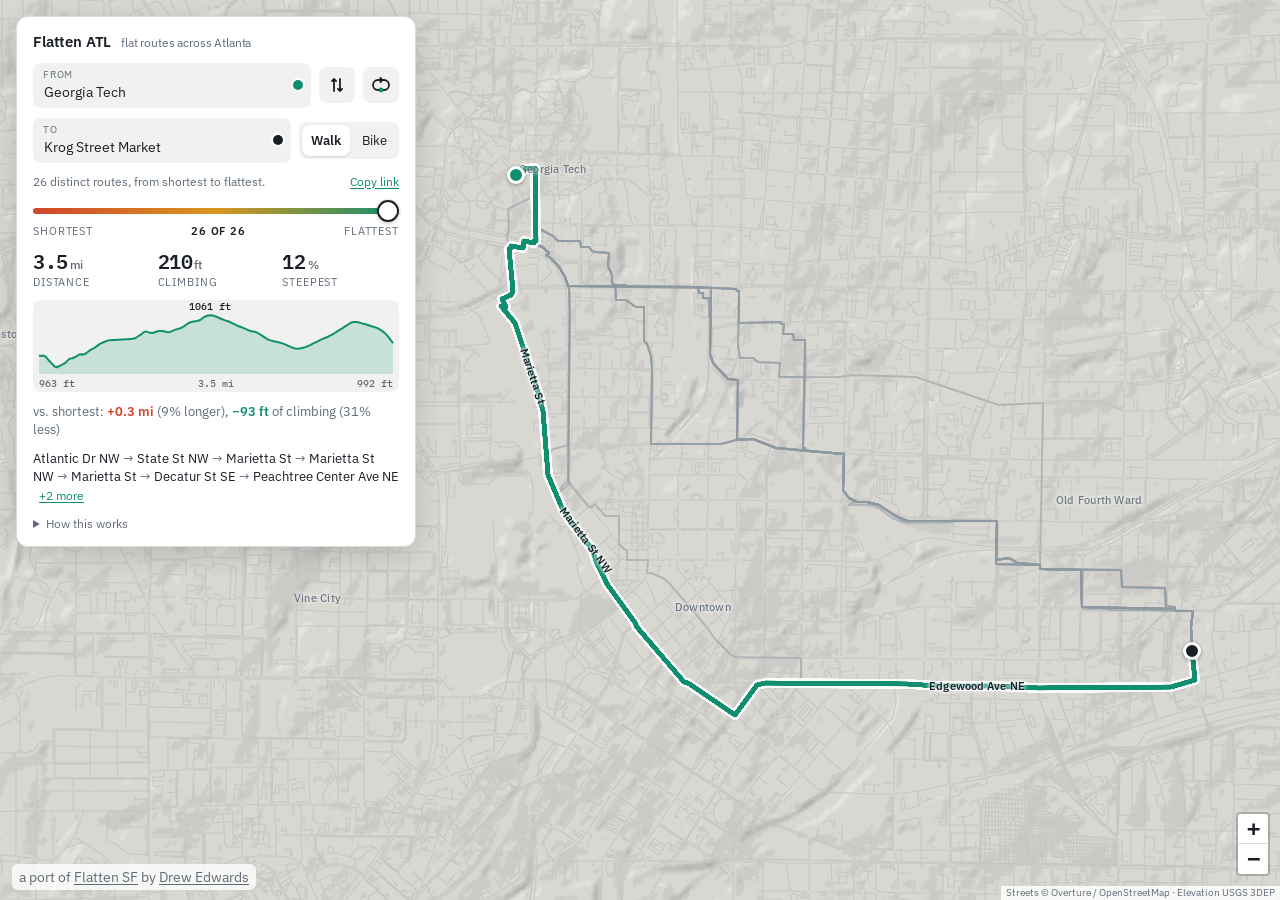
==== commit abdadd0b: "Port flattensf to Atlanta: Flatten ATL The route finder, explorer and analysis rebuilt on Atlanta's " ====
--- a/site/index.html
+++ b/site/index.html
@@ -3,26 +3,26 @@
 <head>
 <meta charset="utf-8">
 <meta name="viewport" content="width=device-width,initial-scale=1,viewport-fit=cover">
-<title>Flatten SF</title>
-<meta name="description" content="flattensf: the flattest walking or cycling route between any two places in San Francisco, and every route between it and the shortest one.">
-<link rel="canonical" href="https://www.flattensf.com/">
+<title>Flatten ATL</title>
+<meta name="description" content="flattenatl: the flattest walking or cycling route between any two places in Atlanta, and every route between it and the shortest one.">
+<link rel="canonical" href="https://broyojo.com/flattenatl/">
 <link rel="icon" href="favicon.svg" type="image/svg+xml">
 <meta property="og:type" content="website">
-<meta property="og:title" content="Flatten SF">
-<meta property="og:site_name" content="Flatten SF">
-<meta property="og:description" content="The flattest walking or cycling route between any two places in San Francisco, and every route between it and the shortest one.">
-<meta property="og:url" content="https://www.flattensf.com/">
-<meta property="og:image" content="https://www.flattensf.com/preview.jpg">
-<meta property="og:image:secure_url" content="https://www.flattensf.com/preview.jpg">
+<meta property="og:title" content="Flatten ATL">
+<meta property="og:site_name" content="Flatten ATL">
+<meta property="og:description" content="The flattest walking or cycling route between any two places in Atlanta, and every route between it and the shortest one.">
+<meta property="og:url" content="https://broyojo.com/flattenatl/">
+<meta property="og:image" content="https://broyojo.com/flattenatl/preview.jpg">
+<meta property="og:image:secure_url" content="https://broyojo.com/flattenatl/preview.jpg">
 <meta property="og:image:type" content="image/jpeg">
 <meta property="og:image:width" content="1200">
 <meta property="og:image:height" content="630">
-<meta property="og:image:alt" content="A map of San Francisco with a fan of walking routes between Trick Dog and the dragon in Golden Gate Park">
+<meta property="og:image:alt" content="A map of Atlanta with a fan of walking routes between Georgia Tech and Krog Street Market">
 <meta name="twitter:card" content="summary_large_image">
-<meta name="twitter:title" content="Flatten SF">
-<meta name="twitter:description" content="The flattest walking or cycling route between any two places in San Francisco, and every route between it and the shortest one.">
-<meta name="twitter:image" content="https://www.flattensf.com/preview.jpg">
-<link rel="preload" href="data/graph-0a4ff1ec02.bin.gz" as="fetch" crossorigin>
+<meta name="twitter:title" content="Flatten ATL">
+<meta name="twitter:description" content="The flattest walking or cycling route between any two places in Atlanta, and every route between it and the shortest one.">
+<meta name="twitter:image" content="https://broyojo.com/flattenatl/preview.jpg">
+<link rel="preload" href="data/graph-7f54b700d2.bin.gz" as="fetch" crossorigin>
 <link rel="preconnect" href="https://fonts.googleapis.com">
 <link rel="preconnect" href="https://fonts.gstatic.com" crossorigin>
 <link rel="stylesheet" href="https://fonts.googleapis.com/css2?family=IBM+Plex+Sans:wght@400;500;600&family=IBM+Plex+Mono:wght@500;600&display=swap">
@@ -31,13 +31,13 @@
 </head>
 <body>
 <div id="map"></div>
-<div class="credit" id="credit">by <a href="https://almostimplemented.com" rel="author">Drew Edwards</a></div>
-<section id="card" aria-label="flattensf: plan a flat route">
-  <h1>Flatten SF <small>flat routes across San Francisco</small></h1>
+<div class="credit" id="credit">a port of <a href="https://flattensf.com">Flatten SF</a> by <a href="https://almostimplemented.com" rel="author">Drew Edwards</a></div>
+<section id="card" aria-label="flattenatl: plan a flat route">
+  <h1>Flatten ATL <small>flat routes across Atlanta</small></h1>
   <div class="row">
     <div class="field">
       <label for="from">From</label>
-      <input id="from" type="text" autocomplete="off" spellcheck="false" placeholder="Address, place, or 24th & Mission">
+      <input id="from" type="text" autocomplete="off" spellcheck="false" placeholder="Address, place, or 10th & Peachtree">
       <span class="pin" aria-hidden="true"></span>
       <ul class="suggest" id="from_s" role="listbox" hidden></ul>
     </div>
@@ -86,7 +86,7 @@
   <div class="turns" id="turns" hidden></div>
   <details>
     <summary>How this works</summary>
-    <p class="fine">Routes are computed in your browser over 160,000 street
+    <p class="fine">Routes are computed in your browser over 205,000 street
     segments, with USGS 1&nbsp;m lidar elevation on the Overture /
     OpenStreetMap street graph. The slider runs the whole trade-off between
     distance and climbing: every route nothing else beats on both, from
@@ -100,16 +100,16 @@
     <i>allow out and back</i> to include the same streets there and back,
     which is often flatter still. On a
     bike, <i>prefer calm streets</i> counts protected lanes and paths
-    (SFMTA bikeway network) as shorter than they are and busy arterials as
+    (Atlanta Regional Commission inventory) as shorter than they are and busy arterials as
     longer.</p>
     <p class="fine">Place search is offline: the city's intersections,
-    places and addresses are built into this page.
-    <a href="https://github.com/almostimplemented/flattensf">Source, data and the full analysis</a>.</p>
+    places and addresses are built into this page. Routes stay inside the Atlanta city limits.
+    <a href="https://github.com/Broyojo/flattenatl">Source, data and the full analysis</a>.</p>
   </details>
-  <p class="credit-inline">by <a href="https://almostimplemented.com" rel="author">Drew Edwards</a></p>
+  <p class="credit-inline">a port of <a href="https://flattensf.com">Flatten SF</a> by <a href="https://almostimplemented.com" rel="author">Drew Edwards</a></p>
 </section>
 <script src="leaflet-5a640ff863.js"></script>
-<script>window.DATA = {"manifest":{"arrays":{"node_lon":{"t":"i4","o":0,"n":69864},"node_lat":{"t":"i4","o":279456,"n":69864},"node_flags":{"t":"u1","o":558912,"n":69864},"node_elev":{"t":"i2","o":628776,"n":69864},"indptr":{"t":"i4","o":768504,"n":69865},"geom_off":{"t":"i4","o":1047964,"n":87777},"arc_head":{"t":"i4","o":1399072,"n":161176},"arc_edge":{"t":"i4","o":2043776,"n":161176},"arc_len":{"t":"u2","o":2688480,"n":161176},"arc_gain":{"t":"u2","o":3010832,"n":161176},"arc_loss":{"t":"u2","o":3333184,"n":161176},"arc_maxgrade":{"t":"i2","o":3655536,"n":161176},"arc_meangrade":{"t":"u2","o":3977888,"n":161176},"arc_cls":{"t":"u1","o":4300240,"n":161176},"arc_flags":{"t":"u1","o":4461416,"n":161176},"arc_th3":{"t":"u2","o":4622592,"n":161176},"arc_th5":{"t":"u2","o":4944944,"n":161176},"arc_th8":{"t":"u2","o":5267296,"n":161176},"arc_th10":{"t":"u2","o":5589648,"n":161176},"arc_th15":{"t":"u2","o":5912000,"n":161176},"edge_name":{"t":"u2","o":6234352,"n":87776},"edge_cls":{"t":"u1","o":6409904,"n":87776},"edge_bucket":{"t":"u1","o":6497680,"n":87776},"edge_maxgrade":{"t":"u2","o":6585456,"n":87776},"edge_avggrade":{"t":"i2","o":6761008,"n":87776},"edge_len":{"t":"u2","o":6936560,"n":87776},"edge_gainkm":{"t":"u2","o":7112112,"n":87776},"edge_lowstress":{"t":"u1","o":7287664,"n":87776},"edge_stress":{"t":"u1","o":7375440,"n":87776},"addr_street":{"t":"u2","o":7463216,"n":230311},"addr_number":{"t":"u2","o":7923838,"n":230311},"addr_lon":{"t":"u2","o":8384460,"n":230311},"addr_lat":{"t":"u2","o":8845082,"n":230311}},"strings":{"geom":{"o":9305704,"b":1454730},"places":{"o":10760434,"b":491608},"addr_streets":{"o":11252042,"b":31067}},"bytes":11283109},"meta":{"n_nodes":69864,"n_arcs":161176,"n_edges":87776,"classes":["bridleway","cycleway","footway","living_street","path","pedestrian","primary","residential","secondary","service","steps","tertiary","track","trunk","unclassified","unknown"],"names":["1","10","10th Avenue","10th Street","11","11th Avenue","11th Street","12","12th Avenue","12th Street","13","13th Street","14","14th Avenue","14th Street","15","15th Avenue","15th Street","16","16th Avenue","16th Street","17","17th Avenue","17th Street","18","18th Avenue","18th Street","19","19th Avenue","19th Street","1st Street","2","20","20th Avenue","20th Avenue Entrance","20th Street","21","21st Avenue","21st Street","22","22nd Avenue","22nd Street","23","23rd Avenue","23rd Street","24","24th Avenue","24th Street","25","25th Avenue","25th Avenue North","25th Street","26","26th Avenue","26th Street","27","27th Avenue","27th Street","28","28th Avenue","28th Street","29th Avenue","29th Street","2nd Avenue","2nd Street","3","30th Avenue","30th Street","31st Avenue","32nd Avenue","33rd Avenue","34th Avenue","35th Avenue","36th Avenue","37th Avenue","38th Avenue","39th Avenue","3rd Avenue","3rd Street","4","40th Avenue","41st Avenue","42nd Avenue","43rd Avenue","44th Avenue","45th Avenue","46th Avenue","47th Avenue","48th Avenue","4th Avenue","4th Street","5","5th Avenue","5th Avenue Entrance","5th Street","6","6th Avenue","6th Street","7","7th Avenue","7th Street","8","8th Avenue","8th Street","9","9th Avenue","9th Street","A Dock","A Street","Abbey Street","Acacia Avenue","Acadia Street","Accacia Street","Acevedo Avenue","Acme Alley","Acorn Alley","Acton Street","Ada Court","Adah's Stairway","Adair Street","Addison Street","Adele Court","Admiral Avenue","Adolph Sutro Court","Aerial Way","Agnon Avenue","Agua Way","Ahern Way","Al Scoma Way","Alabama Street","Aladdin Terrace","Alameda Street","Alana Way","Alberta Street","Albion Street","Alder Street","Alemany Boulevard","Alert Alley","Alexander Zuckermann Bay Bridge Trail","Alhambra Street","Alice B. Toklas Place","Allan Street","Allen Street","Allison Street","Allston Way","Alma Street","Almaden Court","Aloha Avenue","Alpha Street","Alpine Terrace","Alta Mar Way","Alta Street","Alta Vista Terrace","Alton Avenue","Alvarado Street","Alviso Street","Amador Street","Amatista Lane","Amatury Loop","Amazon Avenue","Amber Drive","Ambrose Bierce Street","Ames Street","Amethyst Way","Amherst Street","Amity Alley","Anderson Street","Andover Street","Andrews Road","Angelo's Alley","Anglo Alley","Ankeny Street","Annapolis Terrace","Annie Street","Anson Place","Anthony Street","Antonio Street","Anza Avenue","Anza Street","Anzavista Avenue","Apollo Street","Apparel Way","Appleton Avenue","Appleton Street","Aptos Avenue","Aquavista Way","Arago Street","Arballo Drive","Arbol Lane","Arbor Street","Arch Street","Arco Way","Ardath Court","Arden Way","Ardenwood Way","Arelious Walker Drive","Arellano Avenue","Argent Alley","Argonaut Avenue","Arguello Boulevard","Arkansas Street","Arleta Avenue","Arlington Path","Arlington Street","Armistead Road","Armory Drive","Armstrong Avenue","Arnold Avenue","Arroyo Way","Arthur Avenue","Ash Street","Ashburton Place","Ashbury Street","Ashbury Terrace","Ashton Avenue","Ashwood Lane","Aspen Court","Atalaya Terrace","Athens Street","Attridge Alley","Auburn Street","August Alley","Augusta Street","Austin Street","Auto Drive","Automobile Drive","Avalon Avenue","Avenue A","Avenue B","Avenue D","Avenue E","Avenue G","Avenue H","Avenue I","Avenue M","Avenue N","Avenue of the Palms","Avila Street","Avoca Alley","Avocet Way","Avon Way","Aztec Street","B Dock","B Street","Bache Street","Bacon Street","Baden Street","Badger Street","Baker Court","Baker Street","Balance Street","Balboa Street","Balceta Avenue","Baldwin Court","Balhi Court","Balmy Street","Baltimore Way","Banbury Drive","Bancroft Avenue","Banks Street","Bannam Place","Banneker Way","Bannock Street","Barcelona Avenue","Barnard Avenue","Barneveld Avenue","Barstow Street","Bartlett Street","Bartol Street","Bass Court","Batteries to Bluffs Trail","Battery Caulfield Road","Battery Chamberlin Road","Battery Dynamite Road","Battery East Road","Battery Saffold Road","Battery Street","Battery Wagner Road","Battle of the Bulge Memorial Trail","Bay Area Ridge Trail","Bay Street","Bay Trail","Bay View Street","Bayshore Boulevard","Bayside Drive","Bayside Village Place","Bayview Circle","Bayview Park Road","Baywood Court","Beach Street","Beachmont Drive","Beacon Street","Beale Street","Beatrice Lane","Beatty Road","Beaumont Avenue","Beaver Street","Beckett Street","Bedford Place","Beeman Lane","Behr Avenue","Beideman Street","Belcher Street","Belden Place","Belgrave Avenue","Bell Court","Bella Vista Way","Bellair Place","Belle Avenue","Belles Street","Bellevue Avenue","Belmont Avenue","Belvedere Street","Bemis Street","Bengal Alley","Bennington Street","Benton Avenue","Bepler Street","Bergen Alley","Berkeley Way","Berkshire Way","Bernal Cut Path","Bernal Heights Boulevard","Bernard Street","Bernice Rodgers Way","Bernice Street","Berry Street","Bertha Lane","Bertie Minor Lane","Bertita Street","Berwick Place","Bessie Street","Beulah Street","Beverly Street","Bigelow Court","Birch Street","Birchwood Court","Bird Street","Birmingham Road","Bishop Street","Bitting Avenue","Black Place","Blackstone Court","Blair Terrace","Blairwood Lane","Blake Street","Blanche Street","Blandy Street","Blanken Avenue","Bliss Court","Bliss Road","Blue Greenway","Blue Heron Lake Drive","Blue Heron Lake Drive East","Bluxome Alley","Bluxome Street","Blythdale Avenue","Boardman Place","Bob Kaufman Alley","Bocana Street","Bonifacio Street","Bonita Street","Bonnie Brae Lane","Bonview Street","Borica Street","Bostonship Plaza","Boswell Street","Bosworth Street","Boutwell Street","Bowdoin Street","Bowley Court","Bowley Street","Bowling Green Drive","Bowman Court","Boylston Street","Boynton Court","Bradford Street","Brady Street","Brannan Street","Brant Alley","Brazel Ave Multi-Use Path","Brazil Avenue","Breen Place","Breezeway","Brentwood Avenue","Bret Harte Terrace","Brewster Street","Briarcliff Terrace","Bridgeview Drive","Bridgeview Paseo","Bridgeview Way","Bright Street","Brighton Avenue","Bristol Court","Britton Street","Broad Street","Broadmoor Drive","Broadway","Broderick Street","Bromley Place","Brompton Avenue","Bronte Street","Brook Street","Brookdale Avenue","Brookhaven Lane","Brooklyn Place","Brooks Street","Brosnan Street","Brotherhood Way","Brown Street","Bruce Avenue","Bruce's Stairs","Brumiss Terrace","Brunswick Street","Brush Place","Brussels Street","Bruton Street","Bryant Street","Bucareli Drive","Buchanan Mall","Buchanan Street","Buchanan Street Mall","Buckingham Way","Buena Vista Avenue East","Buena Vista Avenue West","Buena Vista Park Waller Steps","Buena Vista Terrace","Burgoyne Street","Burke Avenue","Burlwood Drive","Burnett Avenue","Burnett North Avenue","Burns Place","Burnside Avenue","Burr Avenue","Burritt Street","Burrows","Burrows Street","Bush Street","Butte Place","Byron Court","Byxbee Street","C Dock","C Street","Cable Car Waiting Line","Cabrillo Street","Cadell Place","Caine Avenue","Caire Terrace","Caledonia Street","Calgary Street","Calhoun Terrace","California Avenue","California Street","Cambon Drive","Cambridge Street","Camellia Avenue","Cameo Way","Cameron Way","Camp Street","Campbell Avenue","Campton Place","Campus Lane","Canby Street","Candlestick Cove Way","Canyon Avenue","Canyon Drive","Capistrano Avenue","Capitol Avenue","Capp Street","Capra Way","Card Alley","Cardenas Avenue","Cargo Way","Carl Street","Carmel Street","Carmelita Street","Carnelian Way","Carolina Street","Carpenter Court","Carr Street","Carrie Street","Carrizal Street","Carroll Avenue","Carson Street","Carter Street","Carver Street","Casa Way","Cascade Walk","Caselli Avenue","Cashmere Street","Casitas Avenue","Cassandra Court","Castelo Avenue","Castenada Avenue","Castillo Street","Castle Manor Avenue","Castle Street","Castro Street","Catalina Street","Catherine Court","Cayuga Avenue","Cayuga and Lamartine Mini Park Path","Cecilia Avenue","Cedar Court","Cedar Street","Cedro Avenue","Cemetery Overlook Path","Central Avenue","Central Avenue Footpath","Central Magazine Road","Century Place","Ceres Street","Cerritos Avenue","Cervantes Boulevard","Cesar Chavez Street","Cesar Chavez Street, N. Sidewalk","Cesar Chavez Street, S. Sidewalk","Chabot Terrace","Chain of Lakes Drive","Chain of Lakes Drive East","Chain of Lakes Drive West","Chancery Lane","Channel Street","Chapman Street","Charles J. Brenham Place","Charles Street","Charlton Court","Charter Oak Avenue","Chatham Place","Chattanooga Street","Chaves Avenue","Chenery Street","Cherry Street","Chesley Street","Chester Avenue","Chestnut Street","Chicago Way","Child Street","Chilton Avenue","China Basin Landing","China Basin Street","Chinook Court","Christmas Tree Point Road","Christopher Drive","Christopher Trail","Chula Lane","Chumasero Drive","Church Street","Cielito Drive","Circular Avenue","Cityview Way","Clairview Court","Clara Street","Claremont Boulevard","Clarence Place","Clarendon Avenue","Clarendon Connector Trail","Clarendon Knob Trail","Clarion Alley","Clarke Street","Claude Lane","Clay Street","Clayton Street","Clearfield Drive","Clearview Court","Cleary Court","Clement Street","Clementina Street","Cleo Rand Avenue","Cleveland Street","Clifford Terrace","Clifford Terrace Stairway","Cliffside Drive","Clinton Park","Clipper Cove Way","Clipper Street","Clipper Terrace","Cloud Circle","Clover Lane","Clover Street","Clyde Street","Coastal Trail","Cochrane Street","Codman Place","Cohen Place","Colby Street","Cole Street","Coleman Street","Coleridge Street","Colin P. Kelly Junior Street","Colin Place","Colleen Way","College Avenue","College Terrace","Collingwood Street","Collins Street","Colon Avenue","Colonial Way","Colton Street","Columbia Square Street","Columbus Avenue","Colusa Place","Comerford Street","Commer Court","Commercial Street","Commonwealth Avenue","Compton Road","Concord Street","Congdon Street","Congo Street","Conkling Street","Connecticut Street","Connector Trail","Conrad Street","Conservatory Access Road","Conservatory Drive East","Conservatory Drive West","Constanso Way","Continuum Way","Convention Plaza","Converse Street","Cook Street","Cooper Alley","Copper Alley","Cora Street","Coral Road","Coralino Lane","Corbett Avenue","Corbin Place","Cordelia Street","Cordova Street","Corinne Woods Way","Cornwall Street","Corona Street","Coronado Street","Cortes Avenue","Cortland Avenue","Corwin Street","Cosgrove Street","Cosmo Place","Coso Avenue","Costa Street","Cottage Row","Cotter Street","Country Club Drive","Coventry Court","Coventry Lane","Cowell Place","Cowles Street","Coyote Crags Trail","Cragmont Avenue","Crags Court","Craig Court","Craig Lane","Crane Street","Cranleigh Drive","Craut Street","Cravath Street","Crescent Avenue","Crescent Court","Crescent Way","Crescio Court","Crespi Drive","Cresta Vista Drive","Crestlake Drive","Crestline Drive","Crestmont Drive","Crisp Road","Crissy Field Avenue","Croaker Court","Crocker Avenue","Crocker Galleria","Crook Street","Cross Street","Crossover Drive","Crown Court","Crown Terrace","Crystal Street","Cuesta Court","Culebra Terrace","Cumberland Street","Cunningham Place","Curtis Street","Cushman Street","Custer Avenue","Custom House Place","Cutler Avenue","Cuvier Street","Cypress Street","Cyril Magnin Street","Cyrus Place","D Dock","D Street","Daggett Street","Dakota Street","Dalewood Way","Dan's Lost Trail","Daniel Burnham Court","Danton Street","Danvers Street","Darien Way","Darrell Place","Dartmouth Street","Dashiell Hammett Street","Davidson Avenue","Davis Court","Davis Street","Dawnview Way","Dawson Place","Day Street","De Boom Street","De Forest Way","De Haro Street","De Long Street","De Montfort Avenue","De Soto Street","De Wolf Street","Dearborn Street","Decatur Street","Decatur Way","Decker Alley","Dedman Court","Deems Road","Dehon Street","Del Monte Street","Del Sur Avenue","Del Vale Avenue","Delancey Street","Delano Avenue","Delgado Place","Dellbrook Avenue","Delmar Street","Delta Street","Deming Street","Denslowe Drive","Derby Street","Desmond Street","Detroit Street","Devonshire Way","Dewey Boulevard","Diamond Cove Terrace","Diamond Heights Boulevard","Diamond Street","Diana Street","Diaz Avenue","Dicha Alley","Dichiera Court","Digby Street","Dirk Dirksen Place","Divisadero Street","Division Street","Dixie Alley","Dodge Street","Dolores Street","Dolores Terrace","Donahue Street","Donner Avenue","Dorado Terrace","Dorantes Avenue","Dorcas Way","Dorchester Way","Dore Street","Doric Alley","Dorland Street","Dorman Avenue","Dormitory Road","Douglass Street","Dow Place","Downey Street","Dr. Carlton B. Goodlett Place","Dr. David Sanchez Way","Dr. Maya Angelou Paseo","Dr. Maya Angelou Way","Dr. Rolland and Kathryn Lowe Community Bridge","Dr. Tom Waddell Place","Drake Street","Drum Bridge","Drumm Street","Drummond Alley","Dublin Street","Duboce Avenue","Dudley Road","Dukes Court","Duncan Street","Duncombe Alley","Dunnes Alley","Dunshee Street","Dunsmuir Street","Dwight Street","E Dock","E Street","Eagle Street","Earl Gage Jr. Street","Earl Street","East Ridge Trail","Eastman Place","Eastwood Drive","Eaton Place","Ecker Plaza","Ecker Street","Ecology Trail (lower)","Ecology Trail (upper)","Eddy Street","Edgar Avenue","Edgardo Place","Edgehill Way","Edgewood Avenue","Edgewood Trail","Edie Road","Edinburgh Street","Edith Street","Edna Street","Edward Street","Egbert Avenue","El Camino del Mar","El Mirasol Place","El Plazuela Way","El Polin Loop","El Polin Spring Connector Trail","El Portal Way","El Sereno Court","El Verano Way","Elgin Park","Elizabeth Street","Elk Street","Ellert Street","Ellington Avenue","Elliot Street","Ellis Street","Ellsworth Street","Elm Street","Elmhurst Drive","Elmira Street","Elmwood Way","Elsie Street","Elwood Street","Emerald Cove Terrace","Emerald Lane","Emerson Street","Emery Lane","Emma Street","Emmett Court","Encanto Avenue","Encinal Walk","Encline Court","English Street","Enterprise Street","Entrada Court","Erie Street","Erkson Court","Ervine Street","Escolta Way","Escondido Avenue","Esmeralda Avenue","Espanola Street","Esquina Drive","Essex Street","Estero Avenue","Eucalyptus Drive","Euclid Avenue","Eugenia Avenue","Eureka Street","Evans Avenue","Evelyn Way","Everglade Drive","Evergreen Avenue","Everson Street","Ewer Place","Ewing Terrace","Excelsior Avenue","Exchange Place","Executive Park Boulevard","Exeter Street","Exposition Drive","F Dock","Fair Avenue","Fair Oaks Street","Fairfax Avenue","Fairfield Way","Fairmount Street","Fairy Gates Trail","Faith Street","Fallon Place","Falmouth Street","Fanning Way","Farallones Street","Fargo Place","Farnsworth Lane","Farnsworth Trail","Farnum Street","Farragut Avenue","Farview Court","Faxon Avenue","Federal Street","Felix Avenue","Fell Street","Fella Place","Felton Street","Fern Street","Fernandez Street","Fernwood Drive","Ferry Plaza","Fieldcrest Drive","Fielding Street","Filbert Steps","Filbert Street","Fillmore Street","Finley Road","First Drive East","First Drive West","Fisher Alley","Fisher Avenue","Fisher Loop","Fitzgerald Avenue","Flights of Fancy","Flint Street","Flood Avenue","Flora Street","Florence Street","Florentine Street","Florida Street","Flounder Court","Flournoy Street","Flower Street","Foerster Street","Fog Bridge","Folsom Street","Folsom Street, E. Sidewalk","Folsom Street, W. Sidewalk","Font Boulevard","Fontinella Terrace","Foote Avenue","Ford Street","Forest Hill Path","Forest Knolls Drive","Forest Road","Forest Side Avenue","Forest View Drive","Fort Funston Road","Fort Mason 10","Fort Mason 12","Fort Mason 15","Fort Mason 16","Fort Mason 19","Fort Mason 8","Fort Miley 5","Fort Miley 6","Fort Miley Circle","Fortuna Avenue","Fountain Street","Fowler Avenue","France Avenue","Francis Street","Francisco Street","Franconia Street","Frank Norris Street","Frankfort Street","Franklin Street","Fratessa Court","Fredela Lane","Frederick Street","Fredson Court","Freelon Street","Freeman Court","Fremont Street","Fresnel Way","Fresno Street","Frida Kahlo Loop","Frida Kahlo Way","Friedell Street","Friendship Court","Front Street","Fuente Avenue","Fulton Street","Fulton Trail","Functional and Fantasy Stair","Funston Avenue","Funston Road","G Dock","Gabilan Way","Gaiser Court","Galewood Circle","Galilee Lane","Galindo Avenue","Gallagher Lane","Galvez Avenue","Gambier Street","Garces Drive","Garcia Avenue","Garden Street","Garden Walk","Garden Way","Gardener Road","Gardener's Trail","Gardenside Drive","Garfield Street","Garlington Court","Garnett Terrace","Garrison Avenue","Gates Street","Gateview Avenue","Gateview Court","Gatun Alley","Gaven Street","Gaviota Way","Geary Boulevard","Geary Street","Gellert Drive","Gene Friend Way","Genebern Way","General Kennedy Avenue","Geneva Avenue","Gennessee Street","Genoa Place","George Court","Georgia Lane","Gerke Alley","Germania Street","Getz Street","Ghost Trail","Giants Drive","Gibb Street","Gibbon Court","Gibson Road","Gilbert Street","Gillette Avenue","Gilman Avenue","Gilroy Street","Girard Road","Girard Street","Gladeview Way","Gladiolus Lane","Gladstone Drive","Gladstone Way","Gladys Street","Glen Court","Glenbrook Avenue","Glendale Street","Glenhaven Lane","Glenview Drive","Globe Alley","Gloria Court","Glover Street","Godeus Street","Goethe Street","Goettingen Street","Gold Mine Drive","Gold Street","Goldberg Lane","Golden Court","Golden Gate Avenue","Golden Gate Bridge East Sidewalk","Golden Gate Bridge West Sidewalk","Golden Gate Promenade","Goleta Avenue","Gonzalez Drive","Gordon Street","Gorgas Avenue","Gorham Street","Gough Street","Gould Street","Grace Street","Grafton Avenue","Graham Street","Granada Avenue","Grand Staircase of San Francisco City Hall","Grand View Avenue","Grand View Terrace","Grant Avenue","Granville Way","Grattan Street","Graystone Terrace","Great Highway","Great Highway Extension","Great Highway Promenade","Greely Court","Green Street","Green Tunnel","Greenough Avenue","Greenview Court","Greenwich Steps","Greenwich Street","Greenwood Avenue","Grenard Terrace","Griffith Street","Grijalva Drive","Grote Place","Grove Street","Guadalupe Avenue","Guerrero Street","Gum Tree Girls Trail","Guttenberg Street","Guy Place","H Lot","H Street","Habitat Terrace","Hagiwara Tea Garden Drive","Hahn Street","Haight Street","Hale Street","Halibut Court","Hallam Street","Halleck Street","Hamerton Avenue","Hamilton Street","Hamlin Street","Hampshire Street","Hancock Street","Hang Ah Alley;Pagoda Alley","Hanover Street","Harbor Road","Hardie Avenue","Hardie Place","Harding Road","Harkness Avenue","Harlan Place","Harlem Alley","Harlow Street","Harney Way","Harold Avenue","Harper Street","Harriet Street","Harrington Street","Harris Place","Harrison Boulevard","Harrison Street","Harry Street","Hartford Street","Harvard Street","Hastings Terrace","Hattie Street","Havelock Street","Havens Street","Havenside Drive","Hawes Street","Hawkins Lane","Hawthorne Street","Hayes Street","Hays Street","Hazelwood Avenue","Head Street","Healy Avenue","Hearst Avenue","Heather Avenue","Helen Macintosh Lane","Helen Place","Helena Street","Hemlock Street","Hemway Terrace","Henry Adams Street","Henry Street","Herb Caen Way...","Heritage Avenue","Hermann Street","Hernandez Avenue","Heron Street","Hester Avenue","Heyman Avenue","Hickory Street","Hidalgo Terrace","Hidden Garden Steps","High Five Zone","High Street","Highland Avenue","Higuera Avenue","Hiliritas Avenue","Hill Point Avenue","Hill Street","Hillcrest Court","Hillcrest Drive","Hillcrest Road","Hillview Court","Hillway Avenue","Hilton Street","Himmelmann Place","Hinckley Walk","Historic Trail","Hitchcock Lane","Hitchcock Street","Hobart Alley","Hodges Alley","Hoff Street","Hoffman Avenue","Hoffman Street","Holladay Avenue","Hollis Street","Hollister Avenue","Holloway Avenue","Holly Park Circle","Hollywood Court","Holyoke Street","Homestead Street","Homewood Court","Hooker Alley","Hooper Street","Hooper's Steps","Hopkins Avenue","Horace Street","Horne Avenue","Hospital Street","Hotaling Place","Houston Street","Howard Court","Howard Street","Howth Street","Hubbell Street","Hudson Avenue","Hudson Court","Hugo Street","Hulbert Alley","Humboldt Street","Hunter's Point Power Plant Trail","Hunters Point Boulevard","Hunters Point Expressway","Huntington Drive","Huron Avenue","Hussey Street","Hutchins Court","Hyde Street","Hyde Street Pier","I Dock","I Street","Icehouse Alley","Idora Avenue","Ignacio Avenue","Illinois Street","Ils Lane","Imperial Alley","Ina Court","Inca Lane","Incinerator Road","Indiana Street","Industrial Street","Infantry Terrace","Ingalls Street","Ingerson Avenue","Ingleside Path","Innes Avenue","Innes Court","Inverness Drive","Iowa Street","Iris Avenue","Iron Alley","Ironship Plaza North","Ironship Plaza South","Ironwood Way","Irving Street","Irvington Street","Irwin Street","Isadora Duncan Lane","Isis Street","Islais Creek Trail","Isola Way","Issleib Avenue","Italy Avenue","Ivy Street","J Dock","J Street","Jack Balestreri Way","Jack Kerouac Alley","Jack London Alley","Jack Micheline Alley","Jack Micheline Place","Jackson Street","Jade Place","Jakey Court","Jamestown Avenue","Jansen Street","Jarboe Avenue","Jason Court","Jasper Place","Jauss Street","Java Street","Jean Way","Jeff Adachi Way","Jefferson Street","Jennifer Place","Jennings Court","Jennings Street","Jerome Alley","Jerrold Avenue","Jersey Street","Jessie East Street","Jessie Street","Jessie West Street","John F Kennedy Drive","John F Shelley Drive","John F. Kennedy Drive","John F. Kennedy Promenade","John Maher Street","John Muir Drive","John Street","Johnson Street","Johnstone Drive","Joice Street","Jones Street","Joost Avenue","Jordan Avenue","Josepha Avenue","Josiah Avenue","Jos\u00e9 Sarria Court","Joy Street","Juan Bautista Circle","Juanita Way","Judah Street","Judson Avenue","Jules Avenue","Julia Street","Julian Avenue","Julius Street","Junior Terrace","Juniper Street","Junipero Serra Boulevard","Juri Street","Justin Drive","Kalmanovitz Street","Kamille Court","Kansas Street","Kaplan Lane","Karen Court","Kate Street","Kearny Lane","Kearny Street","Keith Street","Kelloch Avenue","Kempton Avenue","Kendall Drive","Kennedy Place","Kenneth Rexroth Place","Kenny Alley","Kensington Way","Kent Street","Kenwood Way","Keppler Court","Kern Street","Key Avenue","Keyes Alley","Keyes Avenue","Keystone Way","Kezar Drive","Kimball Place","King Street","Kingston Street","Kinzey Street","Kirkham Street","Kirkwood Avenue","Kiska Road","Kissling Street","Kittredge Terrace","Knockash Hill","Knollview Way","Knott Court","Kobbe Avenue","Kohler Place","Koret Way","Kramer Place","Krausgrill Place","Kronquist Court","La Avanzada Street","La Ferrera Terrace","La Grande Avenue","La Playa Street","La Playa Terminal Loop","La Salle Avenue","Lafayette Street","Laguna Honda Boulevard","Laguna Street","Lagunitas Drive","Laidley Street","Lake Forest Court","Lake Merced Bike Path","Lake Merced Boulevard","Lake Merced Boulevard bikeway","Lake Merced Hill","Lake Merced Hill Street","Lake Merced Hill Street North","Lake Merced Hill Street South","Lake Merced Hills Community Center Access Stairs","Lake Merced Northbound Bikeway","Lake Merced Southbound protected bikeway","Lake Street","Lakeshore Drive","Lakeshore Plaza","Lakeview Avenue","Lakeview Drive","Lakewood Avenue","Lamartine Street","Lamson Lane","Lancaster Lane","Landers Street","Lands End Trail","Lane Street","Langdon Court","Langton Street","Lansdale Avenue","Lapham Way","Lapidge Street","Lapu Lapu Street","Larch Street","Larch Way","Larkin Street","Las Villas Court","Laskie Street","Lathrop Avenue","Latona Street","Laura Street","Laurel Street","Lauren Court","Laussat Street","Lawrence Avenue","Lawton Street","Le Conte Avenue","Le Conte Circle","Leavenworth Street","Ledyard Street","Lee Avenue","Leese Street","Legion Court","Legion of Honor Drive","Leidesdorff Street","Leland Avenue","Lendrum Court","Lenox Way","Leo Street","Leona Terrace","Leroy Place","Lessing Street","Lester Court","Letterman Drive","Levant Street","Levant Street Stairway","Lexington Street","Liberty Street","Liebig Street","Liggett Avenue","Lilac Street","Lillian Street","Lily Street","Linares Avenue","Lincoln Boulevard","Lincoln Court","Lincoln Park Steps","Lincoln Way","Linda Street","Linden Street","Lindsay Circle","Lippard Avenue","Lisbon Street","Littlefield Terrace","Lloyd Street","Lobby Shops","Lobos Creek Valley Trail","Lobos Street","Locksley Avenue","Lockwood Street","Locust Street","Loehr Street","Lois Lane","Loma Vista Terrace","Lombard Street","Lomita Avenue","London Street","Lone Mountain Terrace","Long Bridge Street","Longview Court","Loomis Street","Lopez Avenue","Loraine Court","Los Olivos Avenue","Los Palmos Drive","Lottie Bennett Lane","Louisburg Street","Louisiana Street","Lovers' Lane","Lowell Street","Lower Great Highway Trail","Lower Terrace","Loyola Terrace","Lucerne Street","Lucky Street","Lucy Street","Lulu Alley","Lunado Court","Lunado Way","Lundys Lane","Lupine Avenue","Lupine Court","Lurline Street","Lurmont Terrace","Lusk Street","Lydia Avenue","Lyell Street","Lynch Street","Lyndhurst Drive","Lyon Street","Lyon Street Footpath","Mabel Alley","Mabini Street","Mabrey Court","MacArthur Avenue","MacDonald Avenue","Macalla Road","Macedonia Street","Macondray Lane","Maddux Avenue","Madera Street","Madison Street","Madrid Street","Madrone Avenue","Magellan Avenue","Magnolia Street","Mahan Street","Maiden Lane","Main Drive","Main Street","Majestic Avenue","Malden Alley","Mallorca Way","Malosi Street","Malta Drive","Malvina Place","Manchester Street","Mandalay Lane","Mangels Avenue","Manor Court","Manor Drive","Manseau Street","Mansell Multi-Use Path","Mansell Street","Mansfield Street","Manzanita Avenue","Maple Street","Mar Vista Drive","Marcela Avenue","Marcy Place","Marengo Street","Margaret Avenue","Margrave Place","Marietta Drive","Marin Street","Marina Boulevard","Marine Drive","Mariner Drive","Mariposa Street","Marist Street","Mark Lane","Mark Twain Place","Market Street","Marlin Court","Marne Avenue","Mars Street","Marsily Street","Marston Avenue","Martha Avenue","Martin Avenue","Martin Luther King Junior Drive","Martinez Street","Marvel Court","Marview Way","Marx Meadow Drive","Mary Street","Mary Teresa Street","Maryland Street","Mason Court","Mason Street","Masonic Avenue","Massasoit Street","Mateo Street","Matthew Court","Maxwell Court","Mayfair Drive","Mayflower Street","Maynard Street","Maywood Drive","McAllister Street","McCann Street","McCarthy Avenue","McCoppin Street","McCormick Street","McCovey Cove Promenade","McDowell Avenue","McDowell Road Southwest","McKinley - Vermont Lower Steps","McKinnon Avenue","McLaren Avenue","McLea Court","McNair Court","McRae Lane","McRae Street","Meacham Place","Meade Avenue","Meadow Drive","Meadowbrook Drive","Meda Avenue","Medau Place","Medical Center Way","Megan Drive","Melba Avenue","Melra Court","Melrose Avenue","Memory Lane","Mendell Street","Mendosa Avenue","Menoher Lane","Mercato Court","Merced Avenue","Mercedes Way","Merchant Road","Merchant Street","Mercury Street","Merlin Street","Merriam Lane","Merrie Way","Merrill Street","Merrimac Street","Merritt Street","Mersey Street","Mesa Avenue","Mesa Street","Michigan Street","Midcrest Way","Middle Drive West","Middle Point Road","Middlefield Drive","Midway Street","Miguel Street","Milan Terrace","Mile Rock Trail","Miles Court","Miles Street","Miley Street","Mill Street","Miller Place","Miller Road","Milton I Ross Lane","Milton Street","Minerva Street","Minna Street","Minnesota Street","Mint Plaza","Mira Vista Court","Mirabel Avenue","Miraloma Drive","Miramar Avenue","Mirando Way","Mission Bay Boulevard","Mission Bay Boulevard North","Mission Bay Boulevard South","Mission Bay Circle","Mission Bay Drive","Mission Circle","Mission Hills Drive","Mission Rock Street","Mission Street","Mission Street, E. Sidewalk","Mission Street, W. Sidewalk","Mississippi Street","Missouri Street","Mistral Street","Mizpah Street","Modoc Avenue","Moffitt Street","Mojave Street","Molimo Drive","Moncada Way","Moneta Court","Moneta Way","Mono Street","Montague Place","Montalvo Avenue","Montana Street","Montcalm Street","Montclair Terrace","Montecito Avenue","Monterey Boulevard","Montezuma Street","Montgomery Street","Monticello Street","Monument Way","Moonwalk Stairs","Moore Lane","Moore Place","Moraga Avenue","Moraga Street","Moreland Street","Morningside Drive","Morrell Place","Morrell Street","Morris Street","Morse Street","Morton Street","Moscow Street","Moss Street","Moulton Street","Moultrie Street","Mount Lane","Mount Vernon Avenue","Mountain Lake Trail","Mountain Spring Avenue","Mountview Court","Mrs. Jackson Way","Muir Court","Muir Loop","Mulford Alley","Mullen Avenue","Munich Street","Murray Lane","Murray Street","Museum Way","Music Concourse Drive","Myra Way","Myrtle Street","Mystery Trail","Nadell Court","Naglee Avenue","Nahua Avenue","Nancy Pelosi Drive","Nantucket Avenue","Napier Lane","Naples Street","Napoleon Street","Natick Street","Natoma Street","Nauman Road","Navajo Avenue","Navy Road","Naylor Street","Nebraska Street","Nellie Street","Nelson Rising Lane","Neptune Street","Nevada St","Nevada Street","New Montgomery Street","Newburg Street","Newcomb Avenue","Newell Street","Newhall Street","Newman Street","Newton Street","Ney Street","Niagara Avenue","Niantic Avenue","Nibbi Court","Nido Avenue","Nike Road","Nimitz Avenue","Nob Hill Place","Nobles Alley","Noe Street","Nordhoff Street","Norfolk Street","Noriega Street","Normandie Terrace","North Creek Trail","North Drive","North Hughes Lane","North Point Street","North Ridge Trail","North State Drive","North Van Horn Lane","North View Court","Northbound Protected Bikeway","Northgate Drive","Northgate Road","Northpoint Drive","Northridge Road","Northwood Drive","Norton Street","Norwich Street","Nottingham Place","Nueva Avenue","O'Farrell Street","O'Reilly Avenue","O'Shaughnessy Boulevard","Oak Court","Oak Grove Street","Oak Park Drive","Oak Street","Oak Street Cyclepath","Oakdale Avenue","Oakhurst Lane","Oakridge Drive","Oakwood Street","Ocean Avenue","Oceanview Terrace","Octavia","Octavia Boulevard","Octavia Boulevard Bike Connector","Octavia Street","Officer James W. Bloesch Road","Ogden Avenue","Ohlone Way","Old Chinatown Lane","Old Macalla Road","Olive Street","Oliver Street","Olmstead Street","Olympia Way","Olympic Country Club Road","Omar Way","Oneida Avenue","Onique Lane","Onondaga Avenue","Opal Place","Opalo Lane","Ophir Alley","Ora Way","Orange Alley","Orben Place","Ord Court","Ord Street","Ordway Street","Oriente Street","Oriole Way","Orizaba Avenue","Orsi Circle","Ortega Street","Ortega Way","Osage Alley","Osaka Way","Oscar Alley","Osceola Lane","Osgood Place","Otega Avenue","Otis Street","Otsego Avenue","Ottawa Avenue","Otter Cove Terrace","Outback Trail","Overlook Drive","Owen Street","Owens Street","Oxford Street","Ozbourn Court","Pacheco Street","Pacific Avenue","Page Street","Palace Drive","Palm Avenue","Palm Lane","Palmetto Avenue","Palo Alto Avenue","Paloma Avenue","Palos Place","Palou Avenue","Panorama Drive","Paradise Avenue","Paraiso Place","Paramount Terrace","Paris Street","Park Boulevard","Park Boulevard Trail","Park Hill Avenue","Park Presidio Boulevard","Park Presidio Bypass Drive","Park Street","Park Trail","Parker Avenue","Parkhurst Alley","Parkridge Drive","Parnassus Avenue","Parque Drive","Parsons Street","Partridge Lane","Pasadena Street","Patterson Street","Patton Court","Patton Street","Paul Avenue","Paulding Street","Peabody Street","Pearl Street","Peek Lane","Pelican Cove Terrace","Pelton Place","Pemberton Place","Peninsula Avenue","Pennsylvania Avenue","Penny Lane","Peralta Avenue","Perego Terrace","Perimeter Path","Perine Place","Perry Street","Pershing Drive","Persia Avenue","Peru Avenue","Peter Macchiarini Steps","Peter Yorke Way","Peters Avenue","Petrarch Place","Pfeiffer Street","Phelps Street","Phil Arnold Trail","Philosopher's Way","Phoenix Terrace","Pico Avenue","Piedmont Street","Pier 3 promenade","Pier 39","Pier 45","Pier 50","Pier 50 A","Pier 50 B","Pier 96","Pierce Street","Pierpoint Lane","Pilgrim Avenue","Pine Court","Pine Street","Pinehurst Way","Pink Alley","Pinto Avenue","Pioche Street","Piper Loop","Pixley Street","Pizarro Way","Plaza Street","Pleasant Street","Plum Street","Plymouth Avenue","Point Lobos Avenue","Polaris Way","Polk Street","Pollard Place","Pomona Street","Pond Street","Pontiac Street","Pope Court","Pope Road","Pope Street","Poplar Street","Poppy Lane","Portal Drive","Portal Path","Porter Street","Portola Drive","Portola Street","Post Street","Potomac Street","Potrero Avenue","Powell Street","Powers Avenue","Powhattan Avenue","Prado Street","Prague Street","Pratt Place","Precita Avenue","Prentiss Street","Prescott Court","Presidio Avenue","Presidio Battery East Tunnel","Presidio Boulevard","Presidio Promenade","Presidio Terrace","Pretor Way","Priest Street","Princeton Street","Progress Street","Prospect Avenue","Prosper Street","Public Park","Pueblo Street","Putnam Street","Quane Street","Quarry Road","Quartz Way","Quesada Avenue","Quickstep Lane","Quincy Street","Quint Street","Quintara Street","R Street","Raccoon Drive","Racine Lane","Radio Terrace","Rae Avenue","Raleigh Avenue","Ralston Avenue","Ralston Street","Ramona Avenue","Ramsel Court","Ramsell Street","Randall Street","Randolph Street","Rankin Street","Rausch Street","Ravenwood Drive","Ravilla Court","Rawles Street","Raycliff Terrace","Raymond Avenue","Reardon Road","Rebecca Lane","Recycle Road","Red Leaf Court","Red Rock Way","Reddy Street","Redfield Alley","Redondo Street","Redwood","Redwood Street","Reed Street","Reeves Court","Reno Place","Reposa Way","Reservoir Street","Restani Way","Retiro Way","Reuel Court","Revere Avenue","Rex Avenue","Rey Street","Rhine Street","Rhode Island Street","Rice Street","Richards Circle","Richardson Avenue","Richland Avenue","Rickard Street","Rico Way","Ridge Court","Ridge Lane","Ridgewood Avenue","Riley Avenue","Rincon Street","Ringold Street","Rio Court","Rio Verde Street","Ripley Street","Risel Avenue","Ritch Street","Rivas Avenue","Rivera Street","Riverton Drive","Rivoli Street","Rizal Street","Roach Street","Roanoke Street","Robblee Avenue","Robert Kirk Lane","Robinhood Drive","Robinson Drive","Robinson Street","Rockaway Avenue","Rockdale Drive","Rockland Street","Rockridge Drive","Rockwood Court","Rod Road","Rodgers Street","Rodriguez Street","Roemer Way","Rolph Street","Romain Street","Rome Street","Romolo Place","Rondel Place","Roosevelt Way","Rosa Parks Lane","Roscoe Street","Rose Pak's Way","Rose Street","Rosella Court","Roselyn Terrace","Rosemary Court","Rosemont Place","Rosenkranz Street","Rosewood Drive","Rosie Lee Lane","Ross Alley","Rossi Avenue","Rossmoor Drive","Rotteck Street","Rousseau Street","Royal Lane","Ruckman Avenue","Rudden Avenue","Ruger Street","Russ Street","Russell Street","Russia Avenue","Russian Hill Place","Ruth Street","Rutland Street","Rutledge Street","SFPUC Service Road","Sabin Place","Sacramento Alley","Sacramento Street","Saddleback Drive","Sadowa Street","Safira Lane","Sagamore Street","Saint Charles Avenue","Saint Croix Drive","Saint Elmo Way","Saint Francis Boulevard","Saint Francis Place","Saint George Alley","Saint Germain Avenue","Saint Joseph's Avenue","Saint Louis Alley","Saint Mary's Avenue","Sal Street","Sala Terrace","Salinas Avenue","Samoset Street","San Aleso Avenue","San Andreas Way","San Anselmo Avenue","San Antonio Circle","San Antonio Place","San Benito Way","San Bruno Avenue","San Buenaventura Way","San Carlos Street","San Diego Avenue","San Felipe Avenue","San Fernando Way","San Francisco Golf Club Road","San Gabriel Avenue","San Gabriel Circle","San Jacinto Way","San Jose Avenue","San Juan Avenue","San Leandro Way","San Lorenzo Way","San Luis Circle","San Marcos Avenue","San Miguel Street","San Pablo Avenue","San Rafael Way","San Ramon Way","Sanches Street","Sanchez Street","Sand Ladder","Sandpiper Cove Way","Sansome Street","Santa Ana Avenue","Santa Barbara Avenue","Santa Clara Avenue","Santa Cruz Avenue","Santa Fe Avenue","Santa Marina Street","Santa Monica Way","Santa Paula Avenue","Santa Rita Avenue","Santa Rosa Avenue","Santa Ynez Avenue","Santa Ysabel Avenue","Santiago Street","Santos Street","Sargent Street","Saroyan Place","Saturn Steps","Saturn Street","Sawyer Street","Scenic Way","Schofield","Schofield Road","School Alley","Schwerin Street","Science Circle","Scotia Avenue","Scotland Street","Scott Alley","Scott Street","Sea Cliff Avenue","Sea View Terrace","Seal Cove Terrace","Seal Rock Drive","Sears Street","Seawell Lane","Second Drive","Security Pacific Place","Selby Street","Selma Way","Seminole Avenue","Seneca Avenue","Sequoia Way","Sergeant John V Young Street","Serrano Drive","Service Street","Seven Seas Avenue","Severn Street","Seville Street","Seward Street","Seymour Street","Shafter Avenue","Shafter Court","Shafter Road","Shakespeare Street","Shannon Street","Sharon Street","Sharp Place","Shaw Alley","Shawnee Avenue","Sheldon Terrace","Sheridan Avenue","Sheridan Street","Sherman Road","Sherman Street","Sherwood Court","Sherwood Road Trail","Shields Street","Shiloh's Way","Shipley Street","Shore View Avenue","Short Street","Shotwell Street","Shotwell Street, E. Sidewalk","Shotwell Street, W. Sidewalk","Shrader Street","Shriners Avenue","Sibert Lane","Sibley Road","Sickles Avenue","Sierra Street","Signal Road","Silliman Street","Silver Avenue","Silverview Drive","Simonds Loop","Skyline Boulevard","Skyview Way","Sloat Blvd bikeway","Sloat Boulevard","Smith Lane","Sola Avenue","Somerset Street","Sonoma Street","Sotelo Avenue","Soule Lane","South Creek Trail","South Drive","South Hill Boulevard","South Hughes Lane","South Park","South Ridge Trail","South Van Horn Lane","South Van Ness Avenue","Southard Place","Southern Heights Avenue","Southridge Way","Southwood Drive","Sparrow Street","Sparta Street","Spear Avenue","Spear Street","Spencer Street","Spofford Street","Spreckels Lake Drive","Spring Street","Springfield Drive","Sproule Lane","Spruce Street","St. Mary's Park Pedestrian Bridge","Stanford Heights Avenue","Stanford Street","Stanton Street","Stanyan Boulevard","Stanyan Street","Staples Avenue","Stark Street","Starr King Way","Starview Way","State Drive","States Street","Steep Ravine Trail","Steiner Street","Steps to Wisdom","Sterling Street","Stern Grove Court","Steuart Lane","Steuart Street","Steveloe Place","Stevens Alley","Stevenson Street","Still Street","Stillings Avenue","Stillman Street","Stilwell Road","Stockton Street","Stockton Tunnel","Stone Street","Stonecrest Drive","Stoneman Street","Stoneridge Lane","Stoneybrook Avenue","Stoneyford Avenue","Storey Avenue","Storrie Street","Stratford Drive","Striped Bass Street","Student Union Loading Dock","Sturgeon Street","Summit Street","Summit Way","Sumner Avenue","Sumner Street","Sunbeam Lane","Sunglow Lane","Sunnydale Avenue","Sunnyside Terrace","Sunrise Way","Sunset Blvd Bike Path","Sunset Boulevard","Sunset Dunes","Sunset Dunes Trail","Sunset Trail","Sunview Drive","Surrey Street","Sussex Street","Sutro Baths Upper Trail","Sutro Heights Avenue","Sutro Heights Loop Trail","Sutro Tower Trail","Sutter Street","Sweeny Street","Swiss Avenue","Sycamore Street","Sydney Way","Sylvan Drive","Taber Place","Tacoma Street","Talbert Street","Tamalpais Terrace","Tandang Sora Street","Tapia Drive","Tara Street","Taraval Street","Taylor Road","Taylor Street","Teddy Avenue","Tehama Street","Telegraph Hill Boulevard","Temescal Terrace","Temple Street","Templeton Avenue","Tennessee Hollow Trail","Tennessee Street","Teresita Boulevard","Terra Vista Avenue","Terrace Drive","Terrace Walk","Terry A. Francois Boulevard","Texas Street","The Embarcadero","The Esplanade","The Feeney Way","The Nave","Theresa Street","Thomas Avenue","Thomas Court","Thomas Mellon Circle","Thomas More Way","Thor Avenue","Thornburg Road","Thornton Avenue","Thorp Lane","Thrift Street","Tiffany Avenue","Tillman Place","Timber Trail","Timothy Pflueger Place","Tingley Street","Tioga Avenue","To Little Puffer Steam Train","Tocoloma Avenue","Todd Street","Toland Street","Toledo Way","Tomaso Court","Tompkins Avenue","Toni Stone Crossing","Topaz Way","Topeka Avenue","Torney Avenue","Torrens Court","Touchard Street","Towerside Avenue","Townsend Circle","Townsend Street","Toyon Lane","Trade Winds Avenue","Trader Vic Alley","Trainor Street","Transverse Drive","Transverse Drive Path","Transverse Drive Trail","Treasure Island Road","Treasury Place","Treat Avenue","Treat Way","Trenton Street","Trinity Place","Trocadero Drive","Troop 88 Trail","Troy Alley","Truett Street","Trumbull Street","Tubbs Street","Tucker Avenue","Tulane Street","Tunnel Avenue","Turk Boulevard","Turk Murphy Lane","Turk Street","Turner Terrace","Turquoise Way","Tuscany Alley","Twin Peaks Boulevard","Twin Peaks Connector Trail","Twin Peaks Ridge Trail","UPN Bikepath","Ulloa Street","Underwood Avenue","Union Street","University Street","Upland Drive","Upper Terrace","Upton Avenue","Upton Street","Uranus Terrace","Urbano Drive","Utah Street","Valdez Avenue","Vale Avenue","Valencia Street","Valencia Street Bikeway","Valerton Court","Vallejo Street","Vallejo Street Stairway","Valletta Court","Valley Street","Valmar Terrace","Valparaiso Street","Van Buren Street","Van Dyke Avenue","Van Keuran Avenue","Van Ness Avenue","Vandewater Street","Varela Avenue","Varennes Street","Varney Place","Vasquez Avenue","Vassar Place","Velasco Avenue","Venard Alley","Vendome Avenue","Ventura Avenue","Venus Street","Verdi Place","Verdun Way","Vermehr Place","Vermont Street","Verna Street","Vernon Alley","Vernon Street","Vesta Street","Veterans Drive","Via Bufano","Via Ferlinghetti","Vicente Street","Vicha Ratanapakdee Way","Vicksburg Street","Victoria Street","Victory Trail","Vidal Drive","Vienna Street","Villa Terrace","Vine Terrace","Vinton Court","Virgil Street","Virginia Avenue","Visitacion Avenue","Visitacion Valley Greenway Community Garden","Vista Court","Vista Lane","Vista Verde Court","Vista View Court","Vulcan Stairway","Wabash Terrace","Wagner Alley","Waithman Way","Waldo Alley","Walker Court","Walkway to Lake Merced","Wall Place","Wallace Avenue","Wallen Street","Waller Street","Waller Street Skatepark","Walnut Street","Walter Street","Walter U. Lum Place","Waltham Street","Wanda Street","Ward Street","Warner Place","Warren Drive","Warriors Way","Washburn Street","Washington Boulevard","Washington Street","Watchman Way","Water Street","Waterfront Plaza","Waterloo Street","Waterville Street","Watt Avenue","Waverly Place","Waverly Way","Wawona Street","Wayland Street","Wayne Place","Webb Place","Webster Street","Wedemeyer Street","Welsh Street","Wentworth Place","West Campus Green","West Clay Street","West Crystal Cove Terrace","West Pacific Avenue","West Portal Avenue","West Ridge Trail","West Road","West View Avenue","Westbrook Court","Westdale Avenue","Western Shore Lane","Westgate Drive","Westmoorland Drive","Weston Court","Westpark Drive","Westside Drive","Westwood Drive","Wetmore Street","Whaleship Plaza","Wheat Street","Wheeler Avenue","Whipple Avenue","White Street","Whitecliff Way","Whitfield Court","Whiting Street","Whiting Way","Whitney Street","Whitney Young Circle","Whittier Street","Wiese Street","Wilde Avenue","Wilder Street","Wildflower Court","Wildwood Way","Willard Street","Willard Street North","Williams Avenue","Williar Avenue","Willie B Kennedy Drive","Willow Street","Wilmot Street","Wilshire Avenue","Wilson Street","Winchester Street","Winding Way","Windsor Place","Winfield Street","Winston Drive","Winter Place","Winthrop Street","Wisconsin Street","Wisser Court","Wood Street","Woodacre Drive","Woodhaven Court","Woodland Avenue","Woodside Avenue","Woodward Street","Wool Court","Wool Street","Woolsey Street","Worcester Avenue","Worden Street","Worth Street","Wright Court","Wright Loop","Wright Street","Wyman Avenue","Wyton Lane","Yacht Road","Yale Street","Yellow Cab Access Road","Yerba Buena Avenue","Yerba Buena Lane","Yerba Buena Road","Yorba Lane","Yorba Street","York Street","Yosemite Avenue","Young Court","Yukon Street","Zanowitz Avenue","Zelda Way","Zeno Place","Zircon Place","Zoe Street","Zoo Road"],"thresholds":[3,5,8,10,15],"scales":{"dm":20.0,"cm":100.0,"grade":10000.0,"coord":1000000.0,"stress":100.0},"bikeways":true,"profiles":{"shortest":{"alpha":0.0,"beta":0.0,"gamma":0.0,"penalties":[0,0,0,0,0],"extreme":0.0,"use_class_multiplier":false},"min_climb":{"alpha":120.0,"beta":0.0,"gamma":0.0,"penalties":[0,0,0,0,0],"extreme":0.0,"use_class_multiplier":true},"grade_averse":{"alpha":4.0,"beta":12.0,"gamma":6.0,"penalties":[0.25,1.0,3.0,6.0,15.0],"extreme":15.0,"use_class_multiplier":true},"balanced":{"alpha":14.0,"beta":2.0,"gamma":2.0,"penalties":[0.25,0.75,2.0,4.0,10.0],"extreme":10.0,"use_class_multiplier":true}},"multipliers":{"walk":[1.0,1.0,1.0,1.0,1.0,1.0,1.05,1.0,1.0,1.0,1.6,1.0,1.0,1.15,1.0,1.0],"bike":[1.0,0.85,1.5,0.9,1.1,1.4,1.45,0.95,1.2,1.0,1.0,1.0,1.0,1.9,1.0,1.0]}},"addr":{"origin":[-122.52,37.695],"step":1e-05},"labels":[{"n":"Bayview","lon":-122.38269,"lat":37.73032},{"n":"Bernal Heights","lon":-122.41591,"lat":37.74038},{"n":"Castro/Upper Market","lon":-122.43586,"lat":37.76248},{"n":"Chinatown","lon":-122.40705,"lat":37.79358},{"n":"Crocker Amazon","lon":-122.43733,"lat":37.71224},{"n":"Diamond Heights","lon":-122.44063,"lat":37.74106},{"n":"Downtown/Civic Center","lon":-122.41828,"lat":37.78016},{"n":"Excelsior","lon":-122.4189,"lat":37.72393},{"n":"Financial District","lon":-122.39692,"lat":37.79109},{"n":"Glen Park","lon":-122.4325,"lat":37.7379},{"n":"Golden Gate Park","lon":-122.48336,"lat":37.76934},{"n":"Haight Ashbury","lon":-122.44678,"lat":37.76736},{"n":"Inner Richmond","lon":-122.46284,"lat":37.7802},{"n":"Inner Sunset","lon":-122.4652,"lat":37.75752},{"n":"Lakeshore","lon":-122.48949,"lat":37.72392},{"n":"Marina","lon":-122.43698,"lat":37.80213},{"n":"Mission","lon":-122.41609,"lat":37.7602},{"n":"Nob Hill","lon":-122.41631,"lat":37.79393},{"n":"Noe Valley","lon":-122.43439,"lat":37.7488},{"n":"North Beach","lon":-122.40866,"lat":37.80477},{"n":"Ocean View","lon":-122.45989,"lat":37.71966},{"n":"Outer Mission","lon":-122.44311,"lat":37.72174},{"n":"Outer Richmond","lon":-122.49383,"lat":37.77946},{"n":"Outer Sunset","lon":-122.49383,"lat":37.75534},{"n":"Pacific Heights","lon":-122.43473,"lat":37.79344},{"n":"Parkside","lon":-122.48968,"lat":37.74137},{"n":"Potrero Hill","lon":-122.39298,"lat":37.75827},{"n":"Presidio","lon":-122.46451,"lat":37.79894},{"n":"Presidio Heights","lon":-122.45295,"lat":37.78653},{"n":"Russian Hill","lon":-122.41998,"lat":37.80362},{"n":"Seacliff","lon":-122.50279,"lat":37.78278},{"n":"South of Market","lon":-122.4011,"lat":37.77869},{"n":"Treasure Island/YBI","lon":-122.36926,"lat":37.82017},{"n":"Twin Peaks","lon":-122.44915,"lat":37.75336},{"n":"Visitacion Valley","lon":-122.41245,"lat":37.71616},{"n":"West of Twin Peaks","lon":-122.45594,"lat":37.73824},{"n":"Western Addition","lon":-122.43554,"lat":37.78027}],"default":[{"label":"Trick Dog","lon":-122.41127,"lat":37.75923},{"label":"The Dragon, Golden Gate Park","lon":-122.4779,"lat":37.7716}],"bundle_url":"data/graph-0a4ff1ec02.bin.gz","bundle_bytes":4802074,"hillshade":{"bounds":[[37.69134458029545,-122.52432403942993],[37.8386453143513,-122.32530915021242]],"url":"data/hillshade-a76f9cc38b.png"}};</script>
-<script src="app-2c1569ac8b.js"></script>
+<script>window.DATA = {"manifest":{"arrays":{"node_lon":{"t":"i4","o":0,"n":95408},"node_lat":{"t":"i4","o":381632,"n":95408},"node_flags":{"t":"u1","o":763264,"n":95408},"node_elev":{"t":"i2","o":858672,"n":95408},"indptr":{"t":"i4","o":1049488,"n":95409},"geom_off":{"t":"i4","o":1431124,"n":116015},"arc_head":{"t":"i4","o":1895184,"n":205727},"arc_edge":{"t":"i4","o":2718092,"n":205727},"arc_len":{"t":"u2","o":3541000,"n":205727},"arc_gain":{"t":"u2","o":3952454,"n":205727},"arc_loss":{"t":"u2","o":4363908,"n":205727},"arc_maxgrade":{"t":"i2","o":4775362,"n":205727},"arc_meangrade":{"t":"u2","o":5186816,"n":205727},"arc_cls":{"t":"u1","o":5598270,"n":205727},"arc_flags":{"t":"u1","o":5803997,"n":205727},"arc_th3":{"t":"u2","o":6009724,"n":205727},"arc_th5":{"t":"u2","o":6421178,"n":205727},"arc_th8":{"t":"u2","o":6832632,"n":205727},"arc_th10":{"t":"u2","o":7244086,"n":205727},"arc_th15":{"t":"u2","o":7655540,"n":205727},"edge_name":{"t":"u2","o":8066994,"n":116014},"edge_cls":{"t":"u1","o":8299022,"n":116014},"edge_bucket":{"t":"u1","o":8415036,"n":116014},"edge_maxgrade":{"t":"u2","o":8531050,"n":116014},"edge_avggrade":{"t":"i2","o":8763078,"n":116014},"edge_len":{"t":"u2","o":8995106,"n":116014},"edge_gainkm":{"t":"u2","o":9227134,"n":116014},"edge_lowstress":{"t":"u1","o":9459162,"n":116014},"edge_stress":{"t":"u1","o":9575176,"n":116014},"addr_street":{"t":"u2","o":9691190,"n":142957},"addr_number":{"t":"u2","o":9977104,"n":142957},"addr_lon":{"t":"u2","o":10263018,"n":142957},"addr_lat":{"t":"u2","o":10548932,"n":142957}},"strings":{"geom":{"o":10834846,"b":1957115},"places":{"o":12791961,"b":340473},"addr_streets":{"o":13132434,"b":95852}},"bytes":13228286},"meta":{"n_nodes":95408,"n_arcs":205727,"n_edges":116014,"classes":["cycleway","footway","living_street","path","pedestrian","primary","residential","secondary","service","steps","tertiary","track","trunk","unclassified","unknown"],"names":["021","1070 Dill","10th Street Northeast","10th Street Northwest","1121 Allene","11th Street Northeast","11th Street Northwest","12th Street Northeast","12th Street Northwest","13th Street Northeast","13th Street Northwest","14th Place Northeast","14th Street Northeast","14th Street Northwest","14th st cycletrack","15th Street Northeast","15th Street Northwest","16th Street Northeast","16th Street Northwest","17 1/2 Street","17th Street Northeast","17th Street Northwest","18th Street Northwest","19th Street Northwest","1st Avenue","1st Avenue Northeast","1st Avenue Southeast","1st Avenue Southwest","1st Street Northeast","1st Street Northwest","1st Street Southwest","2082 Marietta Road","25th Street Northwest","26th Street Northwest","28th Street Northwest","2nd Avenue","2nd Avenue Northeast","2nd Avenue Southeast","2nd Street Northeast","2nd Street Northwest","3rd Avenue","3rd Avenue Northeast","3rd Avenue Southeast","3rd Avenue Southwest","3rd Street Northwest","3rd Street Southwest","4th Avenue","4th Avenue Northeast","4th Avenue Southeast","4th Street Northwest","4th Street Southwest","5th Avenue","5th Avenue Northeast","5th Street","5th Street Northwest","5th Street Southwest","6th Street Northwest","6th Street Southwest","7th Street Northeast","7th Street Northwest","7th Street Southwest","8th Street Northeast","8th Street Northwest","8th Street Southwest","9th Street Northeast","9th Street Northwest","AMB Drive Northwest","Aalto Main","Aaron Street Northwest","Abbey Drive","Abbey Place","Abbey Road Northeast","Abbey Street Northwest","Abbington Court","Abbot Lane Northwest","Abbott Court Southeast","Abbott Street Southwest","Abercrombie Place Northwest","Aberdeen Drive Northwest","Aberdeen Street Northeast","Abington Court","Abington Court Northwest","Abner Court Northwest","Abner Lane","Abner Place Northwest","Abner Terrace","Abner Terrace Northwest","Acacia Street Northwest","Access Route","Acorn Avenue Northeast","Active Oval","Ada Avenue Northwest","Adair Avenue Northeast","Adair Avenue Southeast","Adair Street Southwest","Adams Drive Northwest","Adams Drive Southwest","Adams Overlook Northwest","Adams Run Northwest","Adams Street","Adams Street Southwest","Adamson Street Southwest","Adamsville Drive Southwest","Addington Street Southwest","Addison Place Northwest","Adele Avenue Southwest","Adeline Avenue Northwest","Adelle Street Southeast","Adina Drive","Adina Drive Northeast","Adkins Road Northwest","Adolphus Street Northeast","Adore Court","Adrian Place Northwest","Aerial Way","Aeslin Drive Northwest","Agan Place Northeast","Agape Place","Agnes Jones Place Southwest","Aiken Street Southwest","Airline St Southeast","Airline Street Northeast","Airport Loop Road","Airway Road Northwest","Ajax Drive Northwest","Ajo Walk","Akridge Place Southwest","Akridge Street Northwest","Akron Drive Southeast","Alabama Street Southwest","Alan Drive Southwest","Alaska Avenue Northeast","Albany Drive Southwest","Albemarle Drive Northwest","Albemarle Lane","Albert Street Northwest","Alberta Drive Northeast","Alberta Terrace Northeast","Albion Avenue Northeast","Albright Way Southeast","Alco Street Northeast","Alden Avenue Northwest","Alden Green Trail","Alder Court Southeast","Alder Lane Southwest","Aleron Street Southeast","Alex Drive Southwest","Alex Way Southwest","Alexa Avenue Southeast","Alexander Avenue","Alexander Drive","Alexander Road Northeast","Alexander Street Northeast","Alexandria Drive Southwest","Alfred Road Northwest","Alice Street Southwest","Aline Drive Northwest","Alison Court Southwest","Allegheny Street Southwest","Allegro Drive Northwest","Allen Court Northwest","Allen Lane Southeast","Allen Road Northeast","Allen Temple Court Northwest","Allendale Drive","Allendale Drive Southeast","Allene Avenue Southwest","Allerton Court","Allison Drive Northeast","Alloway Place Southeast","Alma Street Northwest","Alma Street Southwest","Almeta Avenue Northeast","Almont Drive Southwest","Alpine Road Northeast","Alston Drive","Alston Drive Southeast","Alston Place Northeast","Alta Avenue Northeast","Alta Place Northwest","Altadena Place Southwest","Altaview Drive Southeast","Alton Road Northwest","Altoona Place Southwest","Alva Street Northeast","Alvarado Terrace Southwest","Alvin Drive Northwest","Alyson Court","Amal Drive","Amal Drive Southwest","Amber Place Northwest","Amber Road Northwest","Ambient Way","Amelia Avenue","Amherst Place Northwest","Amhurst Drive Northwest","Ami Street Southeast","Amsterdam Avenue Northeast","Anchor Terrace Southwest","Anderson Avenue Northwest","Anderson Avenue Southwest","Anderson Way Southwest","Andover Drive Northwest","Andrew Young International Boulevard","Andrew Young International Boulevard Northeast","Andrews Circle","Andrews Court Northwest","Andrews Drive Northwest","Andrews Street Northwest","Angel Falls Lane Southwest","Angelo Court Northeast","Angelo Drive Northeast","Angier Avenue Northeast","Angier Court Northeast","Angier Place Northeast","Angier Springs Road Northeast","Anita Place Northeast","Aniwaka Avenue Southwest","Anjaco Road Northwest","Anne Street Northwest","Anne Street Southeast","Annecy Drive","Annelaine Drive Southwest","Annie Street Northwest","Anniston Avenue Southeast","Anns Lane","Ansel Lane Northwest","Ansley Circle Northeast","Ansley Drive Northeast","Ansley Lane Northeast","Ansley Villa","Anthony Northwest Street","Antioch Drive Northeast","Antone Street Northwest","Antwerp Drive Southeast","Anwar Trail","Apache Trail Southwest","Apollo Drive Southwest","Arbor Avenue Southeast","Arbor Club Court Northeast","Arbor Gates Drive","Arbor Park Lane Southwest","Arbor Trace Northeast","Arc Way Northeast","Arcadia Circle Northwest","Arcadia Street Northeast","Archcrest Drive Southeast","Archer Street Southwest","Archer Way Northwest","Arcos Way","Ard Place Northwest","Arden Avenue Southwest","Arden Close Northwest","Arden Moor Northwest","Arden Oaks Court Northwest","Arden Road Northwest","Arden Way Northeast","Arden at Argonne Northwest","Ardley Road Southwest","Ardmore Circle Northwest","Ardmore Court Northwest","Ardmore Place Northwest","Ardmore Road Northwest","Ardwick Court","Argonne Avenue Northeast","Argonne Drive Northwest","Argonne Way Northeast","Argule Lane Northwest","Argus Circle Northwest","Argyle Drive Northwest","Arizona Avenue Northeast","Arkwright Circle","Arkwright Place Southeast","Arledge Lane Southwest","Arlene Way Northeast","Arlington Avenue Northeast","Arlington Avenue Southwest","Arlington Circle Northwest","Arlington Drive Northwest","Arlington Parkway Northeast","Arlington Place Northeast","Arlington School Drive Southwest","Armand Court Northeast","Armand Road Northeast","Armour Drive Northeast","Armour Place Northeast","Armstead Place Northwest","Armstrong Street Southeast","Arno Court Northwest","Arno Drive Northwest","Arnold Avenue Northeast","Arnold Street","Arnold Street Northeast","Arpege Way Northwest","Arrow Street","Arrow Street Southwest","Arrowood Drive","Art Walk Crosswalk Mural","Arthur Lane","Arthur Langford Junior Place Southwest","Arthur Street Southwest","Arts Center Way Northeast","Asbury Circle","Asbury Circle Northeast","Asbury Lane Southwest","Asbury Walk","Ashburton Avenue","Ashburton Avenue Southeast","Ashby Circle Northwest","Ashby Grove Southwest","Ashby Place Southwest","Ashby Terrace Northwest","Asheworth Court Northwest","Ashland Avenue Northeast","Ashland Drive Northeast","Ashley Avenue Northeast","Ashmel Court","Ashmel Place","Ashwood Avenue Southwest","Astaire Court Northwest","Asterwood Lane","Astor Avenue Southwest","Athas Street Southeast","Athens Avenue Southwest","Atlanta Avenue Southeast","Atlanta Avenue Southwest","Atlanta BeltLine Northwest Spur","Atlanta BeltLine Southside Trail","Atlanta Beltline Eastside Trail","Atlanta Beltline Northeast Trail","Atlanta Beltline Northside Trail","Atlanta Beltline Northwest Trail","Atlanta Beltline Southeast Trail","Atlanta Beltline Southside Trail","Atlanta Beltline Southwest Trail","Atlanta Beltline Westside Trail","Atlanta Industrial Drive Northwest","Atlanta Industrial Parkway Northwest","Atlanta Industrial Way Northwest","Atlanta Northwest Beltline Trail","Atlanta Student Movement Boulevard Southwest","Atlantic Drive","Atlantic Drive Northwest","Atlantis Avenue Northeast","Atwood Road Northeast","Atwood Street Southwest","Auburn Avenue Northeast","Auburn Pointe Drive Southeast","Auditorium Place Southeast","Audrey Place","Audubon Circle Southwest","Audubon Court","Augusta Avenue Southeast","Augusta Place Southeast","Aurora Avenue Northwest","Austell Way Northwest","Austin Avenue Northeast","Austin Court Southwest","Austin Road Southwest","Austin Woods Court Southwest","Austin Woods Drive Southwest","Autumn Lane Southwest","Avalon Place Northeast","Avalon Road Southwest","Avebury Drive","Avenida Street Southwest","Avenue Place","Avery Drive Northeast","Avery Road Southwest","Aviation Circle Northwest","Avon Avenue Southwest","Avondale Avenue Southeast","Avonwood Circle Southwest","Axis Circle","Ayr Place Southeast","Ayrshire Circle Northwest","Azalea Walk","Azalee Hester Wharton Way Northwest","Azalee Wharton Avenue Northwest","Azalia Street Southwest","Azlee Place Northwest","Backyard Way","Bader Avenue Southwest","Bagley Street Northeast","Bagwell Drive Southwest","Bailey Street Southeast","Bailey Street Southwest","Baker Circle Northwest","Baker Drive Southwest","Baker Highland Conn Northeast","Baker Ridge Drive Northwest","Baker Road Northwest","Baker Street Northeast","Baker Street Northwest","Baker Terrace Northwest","Bakers Ferry Road Northwest","Bakers Ferry Road Southwest","Baldwin Street Southwest","Baliwick Drive","Baltimore Place Northwest","Banberry Drive Southeast","Bank Of America Plaza Walkway","Bankhead Avenue Northwest","Bankhead Hi Rail Access","Banks Avenue Southwest","Banton Drive Northwest","Barbara Lane Northwest","Barclay Close","Barclay Place Northeast","Barfield Avenue Southwest","Barfield Run Northwest","Barge Road Southwest","Barksdale Drive Northeast","Barnes Street Northwest","Barnesdale Way Northeast","Barnett Drive Northwest","Barnett Street Northeast","Barone Place Northwest","Barrett Drive Northwest","Barrington Court Northwest","Barrington Trace Circle","Barron Court Northwest","Barrow Place Southwest","Barton Drive","Bartow Street Southwest","Bartram Street Southeast","Basil Way Southwest","Bass Street Southeast","Bass Street Southwest","Bassett Hall Place Northwest","Bateman Drive Southeast","Bates Avenue Northeast","Bates Avenue Southeast","Battery Place Northeast","Battle Creek Way Northwest","Battle Overlook Northwest","Battlefield Avenue Southeast","Battleview Drive Northwest","Baxter Road Southwest","Bay Line Lane","Bayberry Drive Southwest","Baylor Street Northwest","Bayrose Circle","Baywood Drive Southeast","Beach Way Southwest","Beaconfield Court","Beardon Circle Southeast","Beatie Avenue Southwest","Beatty Wildflower Trail","Beaty Place","Beaty Place Northeast","Beaupree Street Southwest","Beaver Falls Place Southwest","Beaverbrook Drive Northwest","Beck Street Northwest","Becker Place Northwest","Beckham Place Northeast","Beckwith Street Southwest","Bedford Street Northwest","Beech Haven Road Northeast","Beech Valley Road Northeast","Beech Valley Way Northeast","Beechcrest Road","Beecher Circle Southwest","Beecher Court Southwest","Beecher Road Southwest","Beecher Street Southwest","Beechview Drive Southeast","Beechwood Avenue Southwest","Beechwood Boulevard Southwest","Beechwood Drive Northwest","Beechwood Hills Court Northwest","Beeler Drive Southwest","Beeline Boulevard","Belfast Street Southwest","Belfort Road Southeast","Belfour Lane","Belgarde Place Southeast","Belgrade Avenue Northeast","Belhaven Lane Southeast","Bell Street Northeast","Bell Street Southeast","Bellaire Drive Northeast","Bellemeade Avenue Northwest","Bellevue Drive Northeast","Bellingrath Avenue Northwest","Bellview Avenue Northwest","Belmont Avenue Southwest","Belmonte Circle Southwest","Belmonte Court Southwest","Belmonte Drive Southwest","Belt Loop Southeast","Beltline Access Line","Beltline access","Belvedere Avenue Southwest","Belvedere Drive Northwest","Ben Hill Court Southwest","Ben Hill Road","Bender Street Southwest","Benjamin Court Southwest","Benjamin E Mays Drive Southwest","Benjamin Weldon Beckers Drive Southeast","Bennett Street Northwest","Benniger Trace Southwest","Benning Place Northeast","Benson Street","Bent Creek Way Southwest","Benteen Avenue Southeast","Benteen Park Drive Southeast","Benteen Way Southeast","Benton Place Northwest","Beracah Trail Southwest","Beracah Walk Southwest","Berckele Street Southwest","Berean Avenue Southeast","Berkeley Avenue Northwest","Berkshire Road Northeast","Bernard Road Northwest","Bernard Street Northwest","Berne Street Southeast","Bernice Street","Bernice Street Southeast","Bernice Street Southwest","Bernina Avenue Northeast","Bert Lane Southeast","Berwick Avenue Northeast","Beryl Street Southwest","Besto Drive Northwest","Bethany Forest Drive Southwest","Bethel Drive Northwest","Betsy Avenue Southwest","Betty Ann Court","Beutell Street Northwest","Beverly Lane Northeast","Beverly Place Northwest","Beverly Road Northeast","Bibb Street Northwest","Bibbs Circle Northwest","Bicknell Street Southwest","Biggers Street Southeast","Biglin Street Southwest","Bike/Hike Trail","Bill Kennedy Way","Bill Lucas Drive Southeast","Bill Lucas Drive Southwest","Billings Avenue Southeast","Bills Circle Southwest","Biltmore Drive Northeast","Biltmore Place Northwest","Binary Bridge","Binder Place Northeast","Bio Bridge","Birch Street Southwest","Birchwood Drive Northeast","Bird Street Southeast","Birdie Lane Southwest","Bisbee Avenue Southeast","Biscayne Drive Northwest","Bishop Street Northwest","Bishop Way Northeast","Bismark Road Northeast","Bitsy Grant Connector Trail","Bitsy Grant Tennis Center","Bixby Byway Drive Southeast","Bixby Street Southeast","Bixby Terrace Southeast","Black Forest Trail Southwest","Black Oak Drive Southeast","Blackland Court Northwest","Blackland Drive Northwest","Blackland Road Northwest","Blair Villa Drive Southeast","Blairwood Court Southwest","Blake Avenue Southeast","Blakely Drive Northeast","Blanche Street Northwest","Blanton Avenue Southwest","Blanton Road Northwest","Blashfield Street Southeast","Blayton Circle Northwest","Blayton Lane Southeast","Blossom Street Southwest","Blue Ridge Avenue Northeast","Bluefield Drive Southwest","Bluff Street Southwest","Blyss Avenue Northwest","Bob Callan Trail","Bob White Drive Southwest","Bobby Brown Parkway","Bobby Dodd Way Northwest","Bobolink Circle Southwest","Bohler Court Northwest","Bohler Lane","Bohler Lane Northwest","Bohler Mews","Bohler Pointe","Bohler Road Northwest","Boise Trail Southwest","Bolfair Drive Northwest","Bolling Road Northeast","Bolling Way Northeast","Bollingbrook Drive Southwest","Bolton Drive Northwest","Bolton Parkway Northwest","Bolton Place Northwest","Bolton Road","Bolton Road Northwest","Bonair Street Southwest","Bonaventure Avenue Northeast","Bond Drive Southwest","Bonn Street Southeast","Bonneville Terrace Northwest","Bonnie Brae Avenue Southwest","Bonnie Lane Northeast","Bonnie Lane Southeast","Bonniview Street Southwest","Bonnybrook Drive Southwest","Bonnybrook Way","Bonnybrook Way Southwest","Bonview Lane Northeast","Booker Avenue Southwest","Booker Street Northwest","Booker Street Southwest","Booker Washington Drive Northwest","Booth Avenue Northwest","Booth Street Northwest","Boss Street Northwest","Boulder Park Drive Southwest","Boulder Park Lane","Bouldercrest Drive Southeast","Bouldercrest Road Southeast","Boulevard Drive Northeast","Boulevard Granada Southwest","Boulevard Lorraine Southwest","Boulevard Northeast","Boulevard Place Northeast","Boulevard Southeast","Bowen Avenue Southeast","Bowen Circle Southwest","Bowen Court","Bowen Place Northwest","Bowen Street Northwest","Boyd Avenue Northwest","Boyd Trace Lane","Boykin Street Southwest","Boynton Avenue Southeast","Bradberry Street Southwest","Braddock Street Southwest","Bradley Avenue Southeast","Bradley Street Northeast","Bradley Street Southeast","Brady Avenue Northwest","Braeburn Circle Southeast","Braeburn Drive Southeast","Braemar Avenue Southwest","Bramante Circle Southwest","Branch Avenue Northeast","Branch Drive Southwest","Branchwood Drive","Brandon Park Place Northwest","Brandsford Court Northwest","Brandsford Lane Northwest","Brandsford Street Northwest","Brandywine Street Southwest","Brandywine Townhouses","Branham Street Northeast","Brannen Road Southeast","Brantley Place Northwest","Brantley Street","Brantley Street Northeast","Brantley Street Northwest","Brantley Walk Lane Northwest","Brasfield Square","Bratton Street Northwest","Braxton Road Southwest","Brees Court Northwest","Breezy Circle Southeast","Breezy Street Southeast","Breezy Way Southeast","Brennan Lane Southwest","Brentwood Drive Northeast","Brentwood Terrace Northeast","Bresford Avenue","Breuer Mews","Brevard Avenue Southwest","Brewer Boulevard Southwest","Brewer Drive Southwest","Brewster Street Southwest","Briar Glen Lane Southwest","Briar Ridge Way Southwest","Briar Trail Court Southwest","Briarcliff Court Northeast","Briarcliff Place Northeast","Briarcliff Road Northeast","Briarcliff Terrace Northeast","Briarpark Court","Briarwood Drive Northeast","Brickton Drive","Brickworks Circle","Bridal Path Northeast","Bridgeport Drive Northwest","Bridges Avenue","Bridges Avenue Southwest","Bridgewater Street Southwest","Brighton Boulevard","Brighton Road Northeast","Brightwood Lane Southwest","Brittain Drive Northwest","Brittany Court Northeast","Brittany Walk","Brittany Way Northeast","Brk Terrace Northwest","Broad Street Northwest","Broad Street Southwest","Broadland Court Northwest","Broadland Road Northwest","Broadview Lane Northeast","Broadview Place Northeast","Broadview Terrace Northeast","Broadwell Street Southwest","Bromack Drive Southeast","Bronx Street Northwest","Brook Avenue Northwest","Brook Hollow Road Northwest","Brook Way Southwest","Brookdale Drive","Brookdale Drive Northwest","Brookdale Drive Southwest","Brookhaven Hideaway Court Northeast","Brookhaven Lane","Brookhaven Lane Northeast","Brookhaven Manor Crossing","Brookhaven Place","Brookhaven Springs Court Northeast","Brookhaven Springs Drive Northeast","Brookline Street Southwest","Brooklyn Avenue Northwest","Brookridge Drive Northeast","Brooks Avenue Northeast","Brooks Avenue Southwest","Brooks Drive Northwest","Brooks Drive Southwest","Brooks Terrace Southeast","Brookview Drive Northwest","Brookview Lane Northwest","Brookwood Drive Northeast","Brookwood Place","Brookwood Valley Circle Northeast","Brotherton Street Southwest","Brotherton Transportation Mall Southwest","Brown Avenue Southeast","Brown Place Southeast","Brown Street Northwest","Brown Street Southwest","Browning Street Southwest","Brownlee Place Southwest","Brownlee Road Northwest","Brownlee Road Southwest","Brownlee Villa Apartments","Browns Mill Road","Browns Mill Road Southeast","Brownstone Lane Southeast","Brownstones Circle Northeast","Browntown Road Northwest","Brownwood Avenue Southeast","Broyles Street Southeast","Bruce Circle Southeast","Brunswick Avenue Southeast","Bryan Place","Bryan Street Southeast","Bryn Mawr Circle Northwest","Bryn Mawr Lane Northwest","Bryson Drive Northwest","Bryson square At City park","Buchanan Lane Southeast","Buchanan Street Northwest","Buckeye Street Southwest","Buckhead Avenue Northeast","Buckhead Court","Buckhead Forest Mews","Buckhead Lane","Buckhead Trace Northeast","Buckhead Way Northeast","Buckingham Circle Northwest","Buckley Way","Buena Vista Avenue Southwest","Buff Drive Northeast","Buford Highway","Bull Street","Bunberry Court Southwest","Bungalow Lane","Bunker Hill Drive Southwest","Burbank Drive Northwest","Burbank Drive Southwest","Burchill Street","Burden Street Northwest","Burgess Street Southeast","Burgundy Terrace Southeast","Burke Road Northeast","Burke Shire Place","Burlington Road Northeast","Burning Tree Drive","Burns Drive Southwest","Burns Street Southeast","Burnside Drive Northwest","Burnside Place Northwest","Burnside Road Northwest","Burnt Hickory Drive Southwest","Burre Lane Southwest","Burroughs Avenue Southeast","Burroughs Street Southeast","Burrow Drive Northwest","Burton Drive Northeast","Burton Road Northwest","Burton Street Southeast","Burton Trace Southwest","Burtz Street Northwest","Bush Street Northwest","Butler Lane","Butler Way Northwest","Butler's Lane","Butner Road","Byewood Lane Southwest","Byrere Terrace Southwest","Byron Drive Southwest","Cady Way","Cahaba Drive Southwest","Cahoon Street Southwest","Cain Street Northeast","Cains Hill Place Northwest","Cairo Street Northwest","Calhoun Street Northwest","Calhoun Terrace Southwest","Callahan Street Northwest","Callan Circle Northeast","Callaway Court","Calloway Drive Northwest","Calvert Lane Northeast","Calverton Lane Southwest","Calvin Court","Calypso Circle","Cambria Avenue Northwest","Cambria Road","Cambridge Drive Southwest","Camden Court","Camden Park Court Northeast","Camden Road Northeast","Camellia Lane Northeast","Cameron Madison Alexander Boulevard Northwest","Cameron Street Southeast","Camfield Court Southwest","Camilla Street Southwest","Camp Creek Parkway","Camp Ground Road Southwest","Campbell Street Southeast","Campbell Way","Campbellton Place Southwest","Campbellton Road","Campbellton Road Southwest","Camrose Way Northwest","Candlelight Lane Southwest","Candler Drive","Candler Park Drive Northeast","Candler Point Drive","Candler Road","Candler Road Northeast","Candler Road Southeast","Candler Street Northeast","Cannon Street","Canova Street Southwest","Cant Street Southwest","Canter Road Northeast","Canterbury Lane Northeast","Canterbury Road Northeast","Canterbury Trail","Cantey Place Northwest","Cantrell Road Northeast","Cape Street Southwest","Capital City Lane Northeast","Capitol Avenue Southeast","Capitol Avenue Southwest","Capitol Place Southwest","Capitol Square Southwest","Capitol View Avenue Northwest","Cardinal Drive","Cardinal Way Southwest","Cardo Drive Northwest","Cardova Drive Northeast","Carey Drive Southeast","Careygate Drive Northwest","Carlisle Street Northwest","Carlisle Way","Carlton Court Northwest","Carlton Drive Northeast","Carlton Ridge Northeast","Carlyle Lake","Carlyle Park Drive Northeast","Carmain Drive Northeast","Carmel Avenue Northeast","Carmia Way","Carmon on Wesley Northwest","Carnegie","Carnegie Way Northwest","Carnes Place Southwest","Carol Lane Northeast","Carol Lane Northwest","Caroline Street Northeast","Carolyn Street Northwest","Carolyn Street Southwest","Caron Circle Northwest","Carondelett Cove Southwest","Carousel Drive Southwest","Carpool A","Carpool B","Carr Circle","Carr Circle Northwest","Carr Street Northwest","Carriage Gate Trail","Carriage Way Northwest","Carrington Park","Carroll Avenue Southwest","Carroll Drive Northwest","Carroll Street Southeast","Carson Lane","Carson Pass Southwest","Carter Avenue Southeast","Carter Circle","Carter Drive Northeast","Carter Street Northwest","Carter Way Southeast","Carver Circle Northwest","Carver Drive Northwest","Cascade Avenue Southwest","Cascade Circle Southwest","Cascade Court","Cascade Falls Drive Southwest","Cascade Knolls Drive Southwest","Cascade Parc Boulevard Southwest","Cascade Park Boulevard Southwest","Cascade Park Drive Southwest","Cascade Parkway Southwest","Cascade Place Southwest","Cascade Point","Cascade Road","Cascade Terrace Southwest","Casplan Court Southwest","Casplan Street","Casplan Street Southwest","Cassanova Street Southeast","Casson Street Northeast","Castellan Drive","Castle Falls Drive Northeast","Castle Keep Way","Castleberry Hill Walk Southwest","Castleberry Station Drive Southwest","Castleberry Street Southwest","Castlegate Drive Northwest","Castlewood Drive Northwest","Castlewood Street","Catherine Street Southwest","Cativo Dr Connector Trail","Cativo Drive Southwest","Cato Street Northwest","Cavanaugh Avenue Southeast","Cave Road Northwest","Cecile Avenue Southeast","Cecilia Drive Southeast","Cedar Avenue","Cedar Avenue Northwest","Cedar Chase Circle Northeast","Cedar Chase Drive Northeast","Cedar Chase Lane Northeast","Cedar Island Drive Southwest","Celebration Court","Celebration Drive Southwest","Celeste Lane","Cemetery Street Southeast","Centennial Lane Northwest","Centennial Olympic Park Drive Northwest","Centennial Olympic Park Drive Southwest","Centennial Trail Northwest","Centennial Way","Centennial Way Northwest","Centennial way","Center Hill Avenue Northwest","Center Northwest Street","Center Pointe Circle","Center Street","Center Street Northwest","Centra Villa Drive Southwest","Central Avenue","Central Park Place Northeast","Centre Parkway","Cerro Street Southwest","Chadwick Road Southwest","Chalmers Drive Northwest","Chamberlain Street Southeast","Chambers Avenue","Champa Avenue Northwest","Channing Drive Northwest","Channing Place Northwest","Chantilly Drive Northeast","Chapel Street Southwest","Chappell Road Northwest","Chappell Road Southwest","Charles Allen Drive Northeast","Charles Bank Avenue","Charles Place Northwest","Charleston Avenue Southeast","Charleston Pointe Southeast","Charline Avenue Northeast","Charlotte Place Northwest","Charlton Place Southwest","Charter Oak Drive Southwest","Chastain Commons Northeast","Chastain Drive Northeast","Chastain Memorial Parkway","Chastain Park Avenue Northwest","Chastain Park Court","Chastain Park Court Northeast","Chastain Park Drive","Chastain Park PATH Trail","Chastain Street Southeast","Chateau Court Northwest","Chateau Drive Northwest","Chateaugay Lane Northeast","Chatham Avenue Southwest","Chatham Hill Northwest","Chatham Road Northwest","Chatham Way Northwest","Chatsworth Place Northwest","Chattahoochee Avenue Northwest","Chattahoochee Circle Northwest","Chattahoochee River Trail","Chattahoochee Row Extension","Chattahoochee Row Northwest","Chaucer Drive Southwest","Chaumont Square Northwest","Cheatham Drive","Chelsea Circle Northwest","Chelsea Court","Chelsey Lane Northeast","Chenault Place Northwest","Cherokee Avenue Southeast","Cherokee Place Southeast","Cherokee Road Northwest","Cherokee Trail Southwest","Cherry Blossom Drive Southwest","Cherry Blossom Lane","Cherry Laurel Lane Southwest","Cherry Street Northwest","Cheshire Bridge Road","Cheshire Farm Trail","Chester Alley Southeast","Chester Avenue Southeast","Chestnut Circle","Chestnut Place Northwest","Chevelle Lane","Chevington Court","Cheviot Glen","Chicago Avenue Northwest","Chicamauga Avenue Northwest","Chicamauga Avenue Southwest","Chicamauga Place Southwest","Chickadee Court Southwest","Chief Matthews Road","Childress Drive Southwest","Childs Drive Northwest","Chilton Drive Northwest","Chinaberry Way Southwest","Chinkapin Circle","Chipley Street Northeast","Chivers Street Northwest","Christina Street Northwest","Christman Street Southwest","Christophers Walk Northwest","Church Street Northwest","Citadel Drive Northeast","City Heights Drive Northeast","City Line Avenue Northeast","City Park Drive Southeast","City Scape Plaza Northeast","City View Court Northeast","Claire Drive Northeast","Claire Drive Southeast","Claire Drive Southwest","Clairmont Circle","Clairmont Lake","Clairmont Road","Claremont Street Northwest","Clarendale Drive Northwest","Claridge Trace Southwest","Clarissa Drive Northwest","Clark Howard Lane Southwest","Clark Place Northwest","Clark Street Northwest","Claude Street Northwest","Claudel Court Southwest","Clay Street Northeast","Clay Street Southeast","Clearbrook Drive Southwest","Clearvue Terrace Southwest","Clearwater Road Southwest","Cleburne Avenue Northeast","Cleburne Terrace Northeast","Clement Drive Southwest","Clement Way Southwest","Clemont Drive Northeast","Clermont Avenue","Cleveland Avenue Southeast","Cleveland Avenue Southwest","Cleveland Circle Southwest","Cleveland Street Southeast","Clifford Avenue Northeast","Clifton Heights Lane Northeast","Clifton Road","Clifton Road Northeast","Clifton Road Southeast","Clifton Street Northeast","Clifton Street Southeast","Clifton Terrace Northeast","Clifton Way Northeast","Clifton Way Southeast","Climax Street Southeast","Clinton Place Southwest","Closed Lake Avenue","Cloudland Drive Northwest","Clover Street Southwest","Cloverdale Drive Southeast","Clovis Court Northwest","Club Circle Northeast","Club Commons Circle Northeast","Club Drive Northeast","Club Place Northeast","Club Place Southeast","Club Station Drive Northeast","Club Terrace Northeast","Club Valley Drive Northeast","Coal Place","Cobalt Drive Northwest","Cobb Parkway South","Cobb Street Southwest","Cobblestone Drive Northeast","Coca-Cola Place Southeast","Cochise Drive Southeast","Cochran Drive Northwest","Codel Street Southwest","Cofield Drive","Coggins Drive Southeast","Cohen Street Southwest","Colby Court Southeast","Colebrook Street Northeast","Coleman Street Southwest","Colgan Court","Colland Drive Northwest","College Avenue Northeast","Collier Commons Northwest","Collier Commons Way","Collier Court Northwest","Collier Drive Northwest","Collier Lane Northwest","Collier Place Northwest","Collier Ridge Drive Northwest","Collier Road Northwest","Collins Avenue","Collins Drive Northwest","Collins Ridge Drive Northwest","Collins Road Northwest","Collins Street Southeast","Collum Street Northwest","Colmer Avenue Southeast","Cologne Drive Southeast","Colonial Homes Drive Northwest","Color Circle","Colorado Avenue","Colorado Trail Southwest","Colquitt Avenue Northeast","Colquitt Street Southwest","Commerce Circle Southwest","Commerce Drive Northwest","Commerce Way Southeast","Commercial Avenue Northwest","Commodore Drive Northwest","Common Area Drive","Commons Place Northwest","Commonwealth Avenue","Compton Drive","Compton Drive Southeast","Concrete Alley","Cone Street Northwest","Conifer Circle Northeast","Conifer Park Lane","Conley Road Southeast","Connally Avenue Southwest","Connally Court","Connally Drive","Connally Drive Southwest","Connally Street Southeast","Connecticut Avenue Northeast","Connell Avenue Southwest","Conrad Avenue Southeast","Constellation Overlook Southwest","Constitution Road Southeast","Construction Entrance","Continental Colony Parkway Southwest","Converse Drive Northeast","Conway Forest Drive Northwest","Conway Glen Drive Northwest","Conway Place Northwest","Conway Place Southeast","Conway Pointe Drive Northwest","Conway Valley Court Northwest","Conway Valley Road Northwest","Cooledge Avenue Northeast","Cooper Street Southwest","Copeland Avenue Southwest","Cordoba Square Northwest","Cordova Street Southwest","Cordy Place Southwest","Coretta Bend Northwest","Coretta Scott View","Corey Center","Corina Lane","Corley Street Northeast","Cormac Street","Cornelia Street Southeast","Cornell Boulevard Southwest","Cornell Road Northeast","Coronado Drive Northwest","Coronet Way Northwest","Corvair Drive Southeast","Cosmopolitan Drive","Cosmopolitan Drive Northeast","Cottage Grove Avenue Southeast","Cottage Lane Northwest","Cottesford Drive","Country Club Drive Southwest","Country Club Lane Southwest","County Line Road Southwest","Courtenay Court Northeast","Courtenay Drive Northeast","Courtland Street Northeast","Courtland Street One-Way Protected Bike Lane","Courtland Street Southeast","Cove Crossing Southwest","Cove Trail Southwest","Cox Avenue Southwest","Cox Drive Southwest","Cozy Circle Southeast","Cozy Court Southeast","Craftsman Road","Crane Road Northeast","Cranford Drive","Crawford Place Northwest","Creek Valley Court Southwest","Creek View Terrace Northwest","Creek Walk Connector Multi-use Path","Creek Wood Close Northeast","Creekside Circle Northwest","Creekside Drive Northwest","Creekview Lane Northwest","Creighton Road Southwest","Crescendo Drive Northwest","Crescent Avenue Northeast","Crest Circle","Crest Ridge Drive","Cresthill Avenue Northeast","Crestmont Lane Southwest","Crestridge Drive Northeast","Crestview Avenue","Crestwell Circle","Crestwicke Pointe Northeast","Crestwicke Trace Northeast","Crestwood Drive Southeast","Crew Street Southwest","Crk Terrace Northwest","Croecus Avenue Northwest","Croft Place Northwest","Crogman Street Southeast","Crosby Drive Northwest","Cross Creek Parkway Northwest","Cross Road Southeast","Cross Street Northwest","Crown Road Southeast","Crumley Street Southeast","Crumley Street Southwest","Culberson Street Southwest","Culpepper Street Northwest","Cumberland Circle Northeast","Cumberland Place Northeast","Cumberland Road Northeast","Cumming Drive Southwest","Cummings Drive Southwest","Cummings Street Southeast","Cunningham Place Southwest","Curran Street Northwest","Currier Street Northeast","Cushenberry Lane Northwest","Cushman Circle Southwest","Custer Avenue Southeast","Custer Way","Cypress Lane Southwest","Cypress Street Northeast","Dahlgren Lane","Dahlgren Street Southeast","Dahlia Avenue Northwest","Dale Creek Drive Northwest","Dale Drive Northeast","Dale Drive Southeast","Dale Lane Southwest","Daleview Drive Southeast","Daleview Way","Dallas Street Northeast","Dalmer Road Northeast","Dalney Street Northwest","Dalon Road Northeast","Dalton Street Southeast","Dalvigney Street Northwest","Dameron Circle Southwest","Dancing Fox Road","Danforth Road Southwest","Daniel Avenue Northeast","Daniel Avenue Southeast","Daniel Road Southwest","Daniel Street Southeast","Danner Street Southeast","Dannon View Southwest","Danube Road Northeast","Dargan Place Southwest","Darlington Circle Northeast","Darlington Commons Court","Darlington Commons Court Northeast","Darlington Road Northeast","Darrah Court Southwest","Darrah Drive Southwest","Darrah Way Southwest","Dartmouth Drive Southwest","David Drive","Davidson Avenue Northeast","Davis Circle Northwest","Davis Place Northwest","Davis Street Northwest","Dawn View Lane Northwest","Daws Avenue Southeast","Dawson Lane","De Arc Place Northwest","De Leon Street Northeast","DeKalb Avenue","DeKalb Avenue Northeast","DeKalb Place Northeast","Dean Drive Northwest","Dean Overlook Northwest","Dearborn Street Southeast","Dearwood Drive Southwest","Deauville Court Northwest","Decatur Street Southeast","Deckner Avenue Southwest","Deerborne Court Southwest","Deering Road Northwest","Deerwood Drive Southwest","Deerwood Lane Southwest","Defoor Avenue Northwest","Defoor Circle Northwest","Defoor Court Northwest","Defoor Hills Road Northwest","Defoor Landing Northwest","Defoor Place Northwest","Defoor Village Court","Defoor Village Court Northwest","Defoors Court","Defoors Court Northwest","Defoors Ferry Road Northwest","Defoors Mill Court Northwest","Defoors Mill Drive Northwest","Defoors Mill Northwest","Defoors Mill Way","Defoors Place","Defoors Walk","Defoors Walk Northwest","Degress Avenue Northeast","Dekalb Avenue Northeast","Dekalb Drive","Delano Drive Northeast","Delaware Avenue Northeast","Delaware Avenue Southeast","Delbridge Street Northwest","Delevan Street Southwest","Della Reynolds Street Southwest","Dellwood Drive Northwest","Delmar Avenue Southeast","Delmar Court Southeast","Delmar Lane Northwest","Delmont Drive Northeast","Delmoor Court Northwest","Delmoor Drive Northwest","Delowe Drive","Delowe Drive Southwest","Delowe Place Southwest","Delowe Stanton Access Road","Delphine Drive","Delray Drive Northwest","Delta Boulevard","Delta Place Northeast","Delta Way Southeast","Demorest Avenue Northeast","Denville Trace","Derby Drive Southwest","Derry Avenue Southwest","Deshler Street Southwest","Desmond Drive","Desoto Avenue Southwest","Desoto Falls Court Southwest","Desoto Street Northwest","Detroit Avenue Northwest","Detroit Court Northwest","Devin Place Northeast","Devon Drive","Devonshire Place Northwest","Dewald Alley","Dewberry Lane","Dewey Street Southwest","Diana Drive Southwest","Dickerson Drive","Dickey Drive","Dickson Place Northeast","Dietz Avenue","Dietz Avenue Southwest","Dilbeck Place Northeast","Dill Ave Southwest","Dill Avenue Southwest","Dillon Street","Dimmock Street Southwest","District Avenue Northwest","Division Place Southwest","Division Street Northwest","Dixie Avenue Northeast","Dixie Hills Circle Northwest","Dixie Mill Lane","Dixie Street Southeast","Doane Street Southwest","Dobbs Circle Northwest","Doctor Thomas Winston Cole Junior Way Southwest","Dodd Avenue Southwest","Dodson Drive","Dodson Drive Southwest","Dodson Terrace Southwest","Dogwood Court Southwest","Dogwood Drive","Dogwood Drive Northwest","Dollar Mill Court Southwest","Dollar Mill Road Southwest","Dollar Mill Way Southwest","Dolphin Drive Southwest","Donald Lee Hollowell Parkway Northwest","Doncaster Drive Northeast","Donna Smith Street Northwest","Donnalee Street Southeast","Donnebrook Lane Southeast","Donnelly Avenue Southwest","Donzi Lane Southeast","Dooley Drive","Dora Street Southwest","Doral Court Southwest","Doral Drive Southwest","Doral Park Drive Southeast","Dorchester Drive Northwest","Dorothy Street Southeast","Dorr Avenue Southeast","Dorsey Road","Dorsey Street Southwest","Doster Street Southwest","Douglas Street Southeast","Douglas Street Southwest","Dover Boulevard Southwest","Dover Court Southwest","Dover Road Northwest","Dovers Alley Southwest","Dowman Drive","Downs Drive Southwest","Downwood Circle Northwest","Doyle Street Southeast","Draycott Place","Drew Drive","Drewry Street Northeast","Driggs Drive Northwest","Druid Circle Northeast","Druid Place Northeast","Druid Walk","Drummond Street Southwest","Dryden Lane","Dudley Court Northwest","Dudley Lane Northwest","Duffield Drive Northwest","Dumbarton Court Northwest","Dumbarton Road Northwest","Dunbar Street Southwest","Duncan Drive Northwest","Dunfrane Drive Southeast","Dunlop Way","Dunning Street Southeast","Dunseath Avenue Northwest","Dunwoody Street Northeast","Dunwoody Trail Northeast","Dupont Avenue Northwest","Dupont Avenue Southeast","Dupont Commons Circle Northwest","Dupont Commons Drive Northwest","Dupont Commons Lane","Dupont Park Northwest","Dupont Place Southeast","Dupont View Northwest","Dupree Street Northwest","Durand Drive Northeast","Durango Road Southwest","Durant Place Northeast","Dutch Valley Place Northeast","Dutch Valley Road Northeast","Eagle Row","Eames Green Northwest","Earle Street Northwest","Early Street Northwest","Earnest Street Northwest","Eason Street Northwest","East Andrews Drive Northwest","East Avenue Northeast","East Avenue Northwest","East Beechwood Drive Northwest","East Brookhaven Drive Northeast","East Cedar Lane Southwest","East Cleveland Avenue","East Club Drive Northeast","East Club Lane Northeast","East Conway Drive Northwest","East Court Drive Southwest","East District Avenue","East Drive Northeast","East Handy Drive Northwest","East Kildare Avenue Northwest","East Lake Boulevard","East Lake Drive","East Lake Drive Northeast","East Lake Drive Southeast","East Lake Road Northeast","East Lake Terrace Southeast","East Morningside Drive Northeast","East Ontario Avenue Southwest","East Paces Court Northeast","East Paces Ferry Road Northeast","East Palisades","East Palisades- Whitewater Creek","East Park Lane Northeast","East Parkwood Road","East Pelham Road Northeast","East Pharr Road","East Pharr Road Northeast","East Pine Valley Road Northwest","East Powderhorn Road Northeast","East Rhinehill Road Southeast","East Rock Springs Road Northeast","East Roxboro Road Northeast","East Shadowlawn Avenue Northeast","East Side Avenue Southeast","East Simon Terrace Northwest","East Sussex Road Northeast","East Tupelo Street Southeast","East Wesley Road","East Wood Valley Road Northwest","East Woodberry Avenue","Eastbrook Terrace","Eastgate Court","Eastland Road Southeast","Eastport Terrace Southeast","Eastridge Road Southwest","Eastside Path","Eastwood Avenue Southeast","Eastwood Drive","Echo Street Northwest","Echota Drive Northwest","Eden Avenue Southeast","Edgebrook Lane Southwest","Edgefield Drive Southwest","Edgehill Avenue Northwest","Edgehill Manor","Edgemore Drive Southeast","Edgewater Drive Southwest","Edgewood Avenue Northeast","Edie Avenue Southeast","Edinboro Road Northwest","Edinburgh Terrace Northeast","Edison Avenue Northeast","Edison Garden","Edmund Court","Edmund Park Drive","Edward Street Northwest","Edwards Drive Northwest","Edwards Street Northwest","Edwin Place Northwest","Edwin Street Northwest","Edwina Lane Southwest","Eggleston Street Southwest","Eighth Street","Eisenhower Circle Southeast","Eisenhower Court Southeast","Eisenhower Road Southeast","El Paso Road Southwest","Elaine Avenue Northwest","Elbert Street Southwest","Elbridge Drive Northwest","Eldwick Drive Southwest","Eleanor Court Northwest","Eleanor Street Southeast","Eleanor Terrace Northwest","Electric Avenue","Electric Avenue Northwest","Elinor Place Northwest","Elixir Avenue Southwest","Elizabeth Ann Lane Northeast","Elizabeth Avenue Southwest","Elizabeth Court Northeast","Elizabeth Street Northeast","Elkins Street","Elkmont Drive Northeast","Elleby Road Southeast","Ellen Street Northwest","Ellendale Lane Northwest","Ellington Street","Elliott Circle Northeast","Elliott Street","Elliott Street Northwest","Elliott Street Southwest","Ellis Circle","Ellis Street Northeast","Ellis Street Northwest","Ellsworth Drive Northwest","Ellsworth Industrial Boulevard Northwest","Ellsworth Industrial Drive Northwest","Ellwood Drive Northeast","Elm Street Northwest","Elm Street Southwest","Elmco Road","Elmira Place Northeast","Elmtree Drive Southwest","Elmwood Drive Northeast","Elmwood Road Northwest","Eloise Court Southeast","Eloise Street Southeast","Eloise Way","Elvan Avenue","Elvan Circle","Elvira Street Southeast","Elysian Drive","Elysian Park","Elysian Way Northwest","Embassy Court Northeast","Ember Lane Northwest","Embry Way Southeast","Emerald Avenue Southwest","Emerald Court Southwest","Emerson Avenue Southeast","Emerson Street Southeast","Emery Place Northeast","Emery Street Northwest","Emily Place Northwest","Emma Lane Northeast","Emory Circle Northeast","Emory Drive Northeast","Emory PATH","Emory Point Drive","Emory Road Northeast","Empire Boulevard Southwest","Empire Way Southwest","Encore Lane Southeast","Endhaven Way","Engle Road Northwest","Englewood Avenue Southeast","English Avenue Northwest","English Circle Southwest","English Drive Southwest","English Street Northwest","Enoch Drive","Enon Court","Enon Road","Enota Place Southwest","Ensley Street Northeast","Entrance Road","Entrance to Lenox Park","Eppington Drive Northwest","Epworth Street Southwest","Equitable Place Northeast","Eric Street Southeast","Erica Way","Ericson Street Southeast","Erin Avenue Southwest","Esha Court","Espen Lane Southeast","Esplanade Cricle","Essex Avenue Southwest","Essie Avenue Southeast","Estate Way Northeast","Esten Street Southeast","Ester Drive Southwest","Estoria Street Southeast","Ethel Mae Matthews Way","Ethel Street Northwest","Etheridge Court Apartments","Etheridge Court Apts","Etheridge Drive Northwest","Etheridge Street Northwest","Euclid Avenue","Euclid Avenue Northeast","Euclid Terrace Northeast","Eugenia Street Southwest","Euharlee Street Southwest","Eulalia Road Northeast","Eureka Drive Northeast","Eustace Street","Eva Davis Way Southeast","Evans Drive Southwest","Evans Street Southeast","Evans Street Southwest","Evelyn Way Northwest","Everett Place Southwest","Evergreen Lane Northwest","Everhart Street Southwest","Ewing Place Southwest","Ewing Street Southwest","Exchange Street Southeast","Exeter Close Northwest","Ezra Church Drive Northwest","Ezzard Street Southeast","Fabin Street Northwest","Facilities Management Drive","Fair Drive Southwest","Fair Street Southwest","Fairbanks Street Southwest","Fairburn Avenue Southwest","Fairburn Circle","Fairburn Circle Northwest","Fairburn Place Northwest","Fairburn Place Southwest","Fairburn Road","Fairburn Road Northwest","Fairburn Road Southwest","Fairfield Place Northwest","Fairfield Road Northwest","Fairhaven Circle Northeast","Fairlane Circle Northwest","Fairlane Court Northwest","Fairlane Drive Northwest","Fairlane Drive Southeast","Fairlie Street Northwest","Fairlock Lane Northwest","Fairmont Avenue Northwest","Fairview Road Northeast","Fairway Circle Southwest","Fairway Court Southwest","Fairway Hill Drive Southeast","Faith Avenue Southeast","Falcon Drive Southwest","Falls Drive","Farm Brook Lane Northeast","Farmington Drive Southeast","Farmington Lane Northeast","Farmington Place","Farrington Avenue Southeast","Farrington Place Southeast","Faulkner Road Northeast","Fayetteville Road","Fayetteville Road Northeast","Fayetteville Road Southeast","Federal Drive Southwest","Federal Terrace Southeast","Fedora Way Northwest","Felder Avenue Northeast","Felker Ward Street Northwest","Felton Drive Northeast","Fennel Circle Southwest","Fennel Way Southwest","Ferguson Street Northeast","Feridan Street Northeast","Fern Avenue Southeast","Fern Brooks Drive Southwest","Fernbank Drive Southwest","Ferncliff Commons","Ferncliff Court","Ferncliff Place Northeast","Ferncliff Road Northeast","Fernleaf Circle Northwest","Fernleaf Court Northwest","Fernleaf Park Drive","Ferno Drive Northwest","Fernwood Road Northwest","Ferris Street Southwest","Ferry Crossing Heights Drive Southwest","Ferry Lane Southwest","Ferst Drive Northwest","Field Place Southwest","Field Road Northwest","Field Street Southeast","Fielder Avenue Northwest","Fielding Court Southwest","Fielding Lane Southwest","Fifth Street Northeast","Fifth Street Northwest","Fillmore Road Southeast","Finch Drive Southeast","Finch Trail Northeast","Finley Avenue Northwest","Finley Street Northeast","Fishburne Drive","Fishburne Lane","Fisher Road Southeast","Fitzgerald Street Southeast","Flagler Avenue Northeast","Flagstone Court Southwest","Flagstone Drive Southwest","Flamingo Drive Southwest","Flat Shoals Avenue Southeast","Flat Shoals Road Southeast","Flat Shoals Way Southeast","Fleet Street Southwest","Fleetwood Circle Southwest","Fleetwood Court Southwest","Fletcher Street Southwest","Flintlock Road Northwest","Flora Avenue Northeast","Florence Place Northwest","Florence Run Northwest","Florida Avenue Southeast","Florida Avenue Southwest","Flowers Place Northwest","Flynn Street Northwest","Fond Lane","Fontaine Avenue Southwest","Foot Path","Ford Place Northeast","Ford Street Northwest","Ford Street Southeast","Fordham Court Northeast","Forest Crossing Drive Southwest","Forest Grove Lane Northwest","Forest Lakes Avenue","Forest Overlook Drive Southwest","Forest Overlook Trail Southwest","Forest Valley Drive Southeast","Formwalt Street Southwest","Forrest Avenue Northwest","Forrest Circle Southeast","Forrest Drive Southeast","Forrest Hills Drive","Forrest Hills Drive Southwest","Forrest Lake Drive Northwest","Forrest Park Road Southeast","Forrest Place Northwest","Forrest Ridge Drive Northwest","Forrest Street Northwest","Forrest Terrace Southeast","Forrest Trail Northwest","Forrest Way Northeast","Forsyth Street Northwest","Forsyth Street Southwest","Fort Street Northeast","Fort Street Southeast","Fort Valley Drive","Fort Valley Drive Southwest","Fortress Avenue Southwest","Fortune Place Northeast","Fortune Street Northeast","Foster Place Northwest","Foster Place Southwest","Foster Street Northwest","Founders Drive","Founders Drive Southwest","Foundry Street Northwest","Fountain Drive Southwest","Fountainhead Lane Northeast","Fourth Street Northeast","Fourth Street Northwest","Fowler Street Northeast","Fowler Street Northwest","Fox Street Northwest","Foxcroft Road Northwest","Francis Avenue Northwest","Francis Avenue Southeast","Francis Place Northwest","Francis Street Northwest","Frank Street Southwest","Fraser Street Southeast","Frazer Forest","Frederica Street Northeast","Freeman Parkway Southeast","Freeman Terrace","Fremont Street Southeast","Friar Tuck Road Northeast","Frontac Way Northwest","Fulton Bridge Southeast","Fulton Industrial Boulevard Northwest","Fulton Street","Fulton Street Southeast","Fulton Street Southwest","Fulton Terrace Southeast","Funston Street Southeast","GSU Greenway","Gaberonne Court Northeast","Gables Drive Northeast","Gainer Road Southwest","Gambrell Drive Northeast","Gammon Street Southeast","Garden Drive","Garden Lane Northwest","Garden Park Drive","Garden Tunnel","Garden Walk","Gardenia Drive Northwest","Gardenia Street Northwest","Gardner Street Southwest","Garfield Way Southeast","Garibaldi Street Southwest","Garland Avenue","Garmon Drive Northwest","Garmon Ferry Road Northwest","Garmon Road Northwest","Garnett Street Southwest","Garr Circle Southwest","Garraux Place Northwest","Garraux Road Northwest","Garraux Street","Garraux Woods Road Northwest","Garrett Street Southeast","Garrison Drive Southwest","Garrison Way","Garson Drive Northeast","Gartrell Street Southeast","Gary Avenue Northwest","Gary Court Northwest","Gary Road Northwest","Gaskill Street Southeast","Gaslight Lane Northwest","Gaspero Street Northeast","Gaston Street Southwest","Gates Place Northwest","Gatewood Court Northwest","Gatewood Road Northeast","Gathering Park Drive","Gault Street Southeast","Gayles Court","Geary Drive Northwest","General Truman Street Northwest","Genessee Avenue Southwest","George Street Northwest","George Street Southeast","George Wythe Place Northwest","Georgia Aster Way Northwest","Georgia Avenue","Gertrude Place Northwest","Giben Road Southwest","Gibson Street Southeast","Gideons Drive Southwest","Gift Avenue Southeast","Gilbert Road Southeast","Gilbert Street Southeast","Gilbert Trail Northeast","Gillem Drive","Gillette Avenue Southwest","Gilmer Street Southeast","Gilstrap Lane Northwest","Givens Avenue Northwest","Gladstone Road Northwest","Glass Street Northwest","Glen Arden Drive Northwest","Glen Arden Place Northwest","Glen Arden Way Northeast","Glen Devon Drive Northwest","Glen Echo Drive Southwest","Glen Iris Drive Northeast","Glenaire Court Southeast","Glenaire Walk","Glenald Way Northwest","Glenbrook Drive Northwest","Glencove Avenue Southeast","Glendale Avenue Northeast","Glendale Terrace Northeast","Glendalough Place Southwest","Glendeven Court","Glendeven Court Northwest","Glengary Court Northeast","Glengary Drive Northeast","Glengary Way Northeast","Glenlock Circle","Glenlock Way Northwest","Glenlocke Grove Court Northwest","Glenn Avenue","Glenn Street Southeast","Glenn Street Southwest","Glennhurst Lane Southwest","Glenridge Woods","Glenrock Drive Northwest","Glenrose Circle Southwest","Glenrose Court Southwest","Glenview Circle Southwest","Glenview Drive Southwest","Glenway Drive Southwest","Glenwood Avenue Southeast","Glenwood Drive Northeast","Glenwood Park Drive Southeast","Glenwood Place Southeast","Glenwood Road","Goddard Street Southeast","Godfrey Drive Northwest","Gold Drive Southwest","Golden Dawn Drive Southwest","Golden Drive","Golden Gate Drive Northwest","Goldsboro Road Northeast","Golf Circle Northeast","Golf View Drive Northwest","Golf View Road Northwest","Goodwin Road Northeast","Gordon Avenue Northeast","Gordon Circle","Gordon Manor","Gordon Place Southwest","Gordon Street","Gordon Terrace Southwest","Gotham Lane Northeast","Gotham Way Northeast","Gould Street Southeast","Grace Street Southeast","Gracewood Avenue Southeast","Grady Place","Grady Place Southwest","Graham Circle Southeast","Graham Street Southwest","Grand Avenue Southwest","Grandview Avenue Northeast","Grandview Avenue Northwest","Grange Court","Grange Court Southeast","Grange Drive Southeast","Granite Hills Road","Grant Avenue","Grant Circle Southeast","Grant Cove Place Southeast","Grant Drive Southwest","Grant Estates Drive","Grant Park Place Southeast","Grant Place Southwest","Grant Road Southwest","Grant Street Southeast","Grant Street Southwest","Grant Terrace Southeast","Grant Valley Road Northwest","Grant Way","Grant Way Southeast","Grape Street Northeast","Grape Street Southeast","Grass Street","Grass Valley Road Southwest","Graves Street Northwest","Gray Street Northwest","Graymont Drive Southwest","Green Avenue","Green Street Northwest","Green Valley Drive","Greenbriar Parkway Southwest","Greenbriar Trail Southwest","Greencove Avenue Northeast","Greencove Lane Southeast","Greencup Court Southwest","Greencup Lane Southwest","Greendale Drive Northwest","Greendale Drive Southeast","Greenfield Street Northwest","Greenfield Street Southeast","Greenhaven Drive Southeast","Greenland Drive Northeast","Greenleaf Circle Southwest","Greenleaf Road Southeast","Greensferry Avenue Southwest","Greenview Avenue Northeast","Greenwich Street Southwest","Greenwood Avenue Northeast","Greenwood Lane Southwest","Gresham Avenue Southeast","Gress Avenue Southeast","Greystone Park Northeast","Greystone Road Northwest","Griffin Street Northwest","Grove Park Place Northwest","Groveland Avenue Northwest","Growth Way","Guilford Forest Drive","Guilford Forest Drive Southwest","Guilford Forest Lane Southwest","Gun Club Road Northwest","Gunnin Trace Northwest","Gypsum Court Southeast","HIckory Trail","Haas Avenue Southeast","Habershal Drive Northwest","Habersham Court Northwest","Habersham Cove Drive","Habersham Cove Lane Northwest","Habersham Park Northwest","Habersham Road Northeast","Habersham Road Northwest","Habersham Valley Northwest","Habersham Way Northwest","Haddon Hall Road Northwest","Hadlock Street Southwest","Haldane Drive Southwest","Hale Street Northeast","Hall Avenue Southeast","Hall Place Northwest","Hall Street Northwest","Hall Street Southwest","Hallman Street Northeast","Hamden Forest Drive Southwest","Hamden Forest Trail Southwest","Hamden Trace Southwest","Hamilton Ave Southeast","Hamilton Avenue Southeast","Hamilton Boulevard Southwest","Hamilton Circle","Hamilton E Holmes Drive Northwest","Hamilton Street","Hammock Place Southeast","Hammond Street Southwest","Hammons Way Southeast","Hampshire Walk Southwest","Hampton Avenue","Hampton Street Northwest","Hampton Terrace Northeast","Hampton Way Northeast","Hancock Drive Southeast","Hancock Drive Southwest","Handley Avenue Southwest","Handy Drive Northwest","Hanford Drive Southwest","Hank Aaron Dr Southwest","Hank Aaron Drive","Hank Aaron Drive Southeast","Hank Aaron Drive Southwest","Hannah Street Southeast","Hannah Terrace Northwest","Hanover West Court","Hanover West Drive Northwest","Hanover West Lane Northwest","Hanover West Terrace Northwest","Hansell Street Southeast","Hapeville Road Southwest","Happy Valley Trail Southeast","Haralson Avenue Northeast","Haralson Lane Northeast","Harbin Road Southwest","Harbour Drive Southeast","Hardee Avenue Southwest","Hardee Circle Northeast","Hardee Street Northeast","Harden Drive Northwest","Harden Road Southwest","Harden Street Southeast","Hardendorf Avenue Northeast","Hardman Court Northeast","Hardwick Street Southeast","Hargis Street Southeast","Harlan Road Southwest","Harold Avenue Northeast","Harold Avenue Southeast","Harper Road Southeast","Harper Street Northwest","Harper Way Northwest","Harriet Avenue Northeast","Harriet Street Southeast","Harrington Place Southwest","Harris Glen Northwest","Harris Manor Drive Southwest","Harris Trail Northwest","Harris Valley Road Northwest","Harrison Place Southeast","Harrison Walk Southeast","Harrogate Drive Northwest","Harry Brooks Drive","Harte Drive Southwest","Hartford Avenue Southwest","Hartford Place Southwest","Hartsfield Drive Southwest","Harvard Road Northeast","Harvel Drive Northwest","Harwell Place Northwest","Harwell Road Northwest","Harwell Street Northwest","Harwood Drive Southwest","Hascall Road Northwest","Hasty Place Northwest","Hatcher Avenue Southwest","Hatteras Way","Haven Oaks Court","Haven Ridge Drive Northwest","Haven Street Southeast","Havenridge Court","Havenridge Lane","Haverhill Drive Northeast","Havilon Drive Southwest","Hawick Drive Northwest","Hawkins Street Northwest","Hawthorn Circle","Hawthorne Alley","Hawthorne Avenue Northwest","Hawthorne Street Northeast","Hawthorne Trail","Hawthorne Way","Hayden Drive","Hayden Drive Northwest","Hayden Lane","Hayden Lane Northwest","Haygood Avenue Southeast","Haygood Avenue Southwest","Haygood Drive Northeast","Haynes Street Southwest","Hazelwood Drive Southwest","Hazy Way Southeast","Head Road Southwest","Headland Drive","Headland Drive Southwest","Healthgate Drive","Heard Place Southwest","Heatherbrook Lane","Heatherland Drive Southwest","Heatherwood Drive Southwest","Hedden Street Northeast","Hedgewood Drive Northwest","Hedgewood Lane Northwest","Helen Drive Northeast","Helen Lane Southwest","Helena Avenue Northwest","Helena Street Southeast","Hemlock Circle Southeast","Hemphill Avenue Northwest","Hemphill School Road Northwest","Hempstead Way Southwest","Hendon Road Southeast","Hendrix Avenue Southwest","Henry Aaron Avenue Southwest","Henry Street Southwest","Henry Thomas Drive Southeast","Heritage Court Northwest","Heritage Lane Southeast","Heritage Valley Road Southwest","Hermer Circle Northwest","Herndon Street Northwest","Herring Road Southwest","Herrington Drive Northeast","Hiawassee Drive Southwest","Hickman Drive Northwest","Hickory Connector","Hickory Glen Lane","Hidden Oak Court","High Falls Court Southwest","High POint Terrace","High Point Cove Southwest","High Point Drive Northeast","High Point Place Northeast","High Point Terrace Southwest","Highbury Trail Southwest","Highcourt Road Northwest","Highgate Court","Highgrove Pointe","Highland Avenue Northeast","Highland Drive Northeast","Highland Green Way","Highland Park Lane Northeast","Highland Square Drive","Highland Terrace Northeast","Highland View Northeast","Hightower Court Northwest","Hightower Place Northwest","Hightower Road","Hightower Road Northwest","Highview Road Southwest","Highwood Drive Southwest","Hilburn Drive","Hill Acres Road Southwest","Hill Loop Trail","Hill Street Lofts","Hill Street Northwest","Hill Street Southeast","Hillcrest Avenue Northeast","Hillcrest Drive Southeast","Hilliard Street Northeast","Hilliard Street Southeast","Hillpine Drive Northeast","Hillpine Lane Northeast","Hillpine Terrace Northeast","Hills Avenue Northwest","Hills Avenue Southwest","Hills Place Northwest","Hillsdale Drive Southeast","Hillside Avenue","Hillside Avenue Southeast","Hillside Drive Northwest","Hillside Drive Southwest","Hillside Place","Hillside Village Drive","Hilltop Circle Northwest","Hilltop Drive Southwest","Hillwood Court Southeast","Hillwood Drive Northwest","Hipp Street Southwest","Hirsch Street Northwest","Hobart Ave Southeast","Hobart Avenue Southeast","Hobart Drive Northwest","Hobson Street Southwest","Hoffman Lane","Hogan Road","Hogan Road Southwest","Hogue Street Northeast","Hoke Street Northwest","Holderness Street Southwest","Holiday Avenue Northeast","Hollenbeck Street Southwest","Hollingsworth Boulevard","Hollis Terrace Northwest","Hollow Tree Lane Southwest","Holly Downs Court Northwest","Holly Drive Southeast","Holly Road Northwest","Holly Street Northwest","Hollydale Court Northwest","Hollydale Drive Southwest","Hollywood Drive Northwest","Hollywood Road Northwest","Holmes Street Northwest","Holtz Lane","Holtzclaw Street","Holtzclaw Street Southeast","Home Avenue Southeast","Home Park Avenue Northwest","Homestead Avenue Northeast","Honeysuckle Lane Southwest","Honour Avenue Northwest","Honour Circle Northwest","Hood Avenue Northwest","Hood Circle","Hood Drive Southwest","Hood Street Southwest","Hoop Avenue Southwest","Hooper Avenue Northeast","Hooper Street","Hooper Street Northwest","Hooper Street Southeast","Hope Court Southwest","Hope Drive Southwest","Hope Street Southwest","Hopkins Street Southeast","Hopkins Street Southwest","Horace Lane Northwest","Hornady Street Northwest","Hortense Place Northwest","Hortense Way Northwest","Hosea L Williams Drive Southeast","Houston Mill Road","Houston Mill Road Northeast","Houston Street Northeast","Howard Circle Northeast","Howard Street Northeast","Howard Street Northwest","Howard Street Southeast","Howell Drive Southeast","Howell Drive Southwest","Howell Mill Plantation","Howell Mill Road Northwest","Howell Place Southwest","Howell Street Northeast","Howell Street Southeast","Howell Terrace Southwest","Howl Street Northeast","Hubbard Street Southwest","Huber Street Northwest","Hudson Drive Northeast","Hudson Place Southeast","Huff Road Northwest","Hugh Street Southwest","Hughes Street Northwest","Hughley Circle Southeast","Hugo Street Southwest","Humphries Drive Northeast","Humphries Drive Southeast","Humphries Street Southwest","Hunerkopf Street Northwest","Hunnicutt Street Northwest","Hunt Street Northeast","Hunter Place Northwest","Hunters Brook Court","Huntington Hills Lane Northwest","Huntington Road Northeast","Hurst Drive Northeast","Hurt Plaza Southeast","Hurt Street Northeast","Hutchens Road Southeast","Hutchinson Street Northeast","Hyacinth Avenue Northwest","Hyde Manor Drive Northwest","Hyde Park Court","Hyland Way Northeast","Hyssop Blvd","Idlewood Drive","Ilir Minor Northwest","Illinois Avenue Northwest","Image Avenue Northwest","Imperial Circle Southwest","Imperial Court","Imperial Lane","Indale Place Southwest","Independence Place Northwest","Indian Rock Road Southwest","Indiana Avenue Northeast","Indigo Lane Northwest","Ingledale Drive Southwest","Ingram Drive","Ingram Street Southwest","Inman Circle Northeast","Inman Lane","Inman Mews Drive","Inman Street Southwest","Inman Village Parkway Northeast","Inman Walk","Inman Way","Inspiration Way","Interim BeltLine Eastside Trail","Interim BeltLine Northeast Trail","Interlochen Drive","Interlock Avenue Northwest","Intermittent Creek","International Boulevard","Inverness Avenue Northeast","Inwood Circle Northeast","Inwood Connector Northeast","Iona Drive Southeast","Ira B Melton Southwest","Ira Street Southwest","Irby Avenue Northwest","Ireland Place Northwest","Irma Court","Iron Bound Place Northwest","Irwin Place","Irwin Street Northeast","Isa Drive Southeast","Island Cove","Isom Way Northwest","Iswald Street Southeast","Ivan Allen Junior Boulevard","Ivan Hill Circle Southwest","Ivan Hill Drive Southwest","Ivanhoe Drive Northwest","Iverson Street Northeast","Ivy Chase Way","Ivy Gates Northeast","Ivy Knoll Northeast","Ivy Lane Northeast","Ivy Park Lane Northeast","Ivy Parkway Northeast","Ivy Place Northeast","Ivy Ridge Northeast","Ivy Road Northeast","Ivy Trail Northeast","Ivydale Court Southwest","Ivydale Drive Southwest","Ivydale Street","Ivywood Drive Southwest","Jackaranda Drive Southeast","Jackson Place Northeast","Jackson Street Northeast","Jackson Street Southeast","Jackson Trace Court","Jackson Way","Jamaica Road Northwest","James Drive Northwest","James Forten Circle","James Jackson Parkway Northwest","James P Brawley Drive Northwest","James P Brawley Drive Southwest","James Red Moore Boulevard","Jandras Circle","Jandras Lane","Jasmine Circle Northwest","Jasper Street Southwest","Jay Place Southeast","Jefferson Avenue","Jefferson Avenue Southwest","Jefferson Chase Circle Southeast","Jefferson Street Northwest","Jenny Wren Lane Southwest","Jernigan Drive Southeast","Jernigan Place Southeast","Jesse Hill Junior Drive","Jesse Hill Junior Drive Southeast","Jetal Place Northwest","Jett Place Northwest","Jett Road Northwest","Jett Street Northwest","Jettridge Drive Northwest","Jewel Court","Jewel Drive","Joanne Court","Jobeth Avenue Southeast","Joe Louis Drive Northwest","John Hope Drive Southwest","John Lewis Freedom Parkway Northeast","John Portman Boulevard Northeast","John Portman Boulevard Northwest","John Street","John Street Northwest","John Wesley Dobbs Avenue Northeast","Johnson Avenue Southwest","Johnson Park spur","Johnson Place","Johnson Road","Johnson Road Northeast","Jolyn Place Northeast","Jones Avenue Northwest","Jones Road Northwest","Jonesboro Road","Jonesboro Road Southeast","Jordan Street Southeast","Joseph Avenue Southeast","Joseph Court","Joseph E. Boone Boulevard Northwest","Joseph E. Lowery Boulevard","Josephine Avenue Southeast","Josephine Street Northeast","Joyce Circle","Joyce Street Southwest","Judith Way Northeast","Judy Lane Southwest","Julia Street Northeast","Julian Street","Julian Street Northwest","Junction Avenue Northeast","Juneberry Lane","Juniper St One-Way Protected Bike Lane","Juniper Street Northeast","Kalb Street Southeast","Kanuga Street Northeast","Karland Drive Northwest","Katherwood Drive Southwest","Kathryn Circle Southwest","Kathryn Court Southwest","Kathryn Drive Southwest","Katomarick Drive Southeast","Kay Lane Northeast","Keats Drive Southwest","Kelly Drive Northwest","Kelly Street Southeast","Kelso Drive Southwest","Kelso at Peyton Southwest","Kendall Street","Kendeda Canopy Walk","Kendrick Avenue Southeast","Kendrick Terrace","Kenilworth Drive Southwest","Kenlock Place Northeast","Kenmare Hall Northeast","Kenmore Hall","Kenmore Street Southwest","Kennedy Court Northwest","Kennedy Wood Way","Kenner Drive Southwest","Kennesaw Avenue Northeast","Kennesaw Drive Northwest","Kennolia Drive Southwest","Kenny Road Southwest","Kenora Drive Southwest","Kensington Court","Kensington Street Northeast","Kent Street Southeast","Kentucky Avenue Northeast","Kenwood Avenue Northwest","Kenyon Street Southeast","Kerry Circle Northwest","Kerry Place Northwest","Kevin Court Northwest","Key Court Southwest","Key Drive Southwest","Key Road Southeast","Keystone Drive","Kilburn Drive Northeast","Kilby Place Northwest","Kildare Avenue Northwest","Killian Street Southeast","Kimball Road Southwest","Kimberly Court Southwest","Kimberly Lane Northeast","Kimberly Road Southwest","Kimberly Way Southwest","King Alfred Drive Southwest","King Arnold Street","King Arthur Road Southwest","King Charles Road Southwest","King Edward Trail Southwest","King George Lane Southwest","King Henry Road Southwest","King James Drive Southwest","King Road Northwest","King Smith Road Southeast","King Street","King Walk Circle Southwest","King Walk Drive Southwest","Kings Circle Northeast","Kings Court Northeast","Kings Cross Northwest","Kings Grant Drive Northwest","Kings Tavern Place Northwest","Kings Way Northwest","Kingsboro Road Northeast","Kingsdale Drive Southwest","Kingston Road Northwest","Kingswood Lane Northwest","Kinloch Street Northwest","Kinsey Court Northeast","Kipling Circle Southeast","Kipling Drive Northwest","Kipling Street Southeast","Kirkwood Avenue Southeast","Kirkwood Road Northeast","Kirkwood Urban Forest","Kittrell Drive Southwest","Klondike Street Southwest","Knight Walk Northwest","Knob Hill Court Southeast","Knollwood Drive Northwest","Knott Street Southeast","Knotts Avenue","Knox Drive Southeast","Knox Street Northeast","Krog Street Northeast","Krog Street Southeast","La Dawn Lane Northwest","La France Street Northeast","La France Walk Northeast","La Parc Northwest","La Rue Place Northwest","La Salle Way Southwest","Lablanc Way Northwest","Ladawn Lane Northwest","Ladd Street Southwest","Lady Marian Lane Northeast","Lafayette Avenue Northwest","Lafayette Court Northwest","Lafayette Drive Northeast","Lafayette Way Northwest","Lafayette Way Southwest","Lake Avenue","Lake Avenue Northeast","Lake Avenue Southwest","Lake Boulevard","Lake Boulevard Northeast","Lake Claire Court","Lake Cove Drive Southwest","Lake Cove Way","Lake Drive","Lake Drive Southeast","Lake Estates Way","Lake Forrest Court Northeast","Lake Forrest Drive Northeast","Lake Forrest Lane Northeast","Lake Loop Trail","Lake Valley Road Northwest","Lakehaven Drive Northeast","Lakeland Drive Northeast","Lakeland Drive Northwest","Lakemoore Drive Northeast","Lakeridge Circle Southwest","Lakeshore Circle Northeast","Lakeshore Crossing Northeast","Lakeshore Drive Northeast","Lakeshore Lane","Lakeside Drive Northeast","Lakeside Village Drive","Lakeview Avenue Northeast","Lakeview Drive Northeast","Lakeview Drive Southeast","Lakewood Avenue","Lakewood Avenue Southeast","Lakewood Avenue Southwest","Lakewood Raceway","Lakewood Terrace Southeast","Lakewood Trail","Lakewood Way Southwest","Lakota Place Southeast","Lamar Avenue Northwest","Lamar Avenue Southwest","Lambert Drive Northeast","Lambert Street Northwest","Lamon Avenue Southeast","Lampkin Street Northeast","Lamsden Lane Northwest","Lanark Drive Southwest","Land O Lakes Court Northeast","Land O Lakes Drive Northeast","Landau Lane","Landings North Court","Landings North Drive","Landings South Drive Southwest","Landrum Arms Drive Southwest","Landrum Drive Southwest","Lanes Lane Northeast","Lang Avenue","Lang Drive Southwest","Lang Way Southeast","Langhorn Street Southwest","Langston Avenue Southwest","Langston Drive Southwest","Lanier Boulevard Northeast","Lanier Drive Southwest","Lanier Place Northeast","Lanier Street Northwest","Lannon Avenue Northeast","Lansing Street Southeast","Lanvale Drive Southwest","Laquita Drive Southeast","Laramie Drive Southeast","Larchmont Circle Northwest","Larchmont Court Northwest","Larchmont Drive Northwest","Larchwood Road Southwest","Laren Lane Southwest","Largo Lane Southwest","Larkin Place Southwest","Larkin Street Southwest","Larosa Terrace Southwest","Larue Place Northwest","Latham Street Southwest","Lathrop Street Southeast","Latimer Street Northwest","Latona Drive Southwest","Latta Street Northeast","Laurel Avenue Northwest","Laurel Avenue Southwest","Laurel Chase Court Northwest","Laurel Circle","Laurel Drive Northeast","Laurel Forest Circle Northeast","Laurel Green","Laurel Park Place","Laurelmont Drive Southwest","Laurelwood Drive Southwest","Laurens Circle Southwest","Laurens Drive Southwest","Laurens Way Southwest","Laurent Street Northwest","Lavender Drive Northwest","Laverne Drive Northwest","Lavista Circle","Lavista Drive","Lavista Road Northeast","Law Street Northwest","Lawrence Drive Southwest","Lawrence Street","Lawshe Street Southwest","Lawton Avenue Southwest","Lawton Place Southwest","Lawton Street Southwest","Layton Avenue Northwest","Layton Lane Northwest","Le Brun Road Northeast","Le Conte Highway Southwest","Leah Lane","Leathers Circle Northwest","Lebanon Drive Northeast","Lee Andrews Avenue Southeast","Lee Circle Northeast","Lee Street Connector Southwest","Lee Street Southwest","Leesburg Court Southwest","Lefferts Place","Legacy Drive Southwest","Legacy Place Southwest","Legend Court Southwest","Leicester Way","Leila Lane Southeast","Leland Place Southwest","Leland Terrace Northeast","Lena Street Northwest","Lenardo Drive Southwest","Lenore Street","Lenox Boulevard","Lenox Circle Northeast","Lenox Court","Lenox Crest","Lenox Green","Lenox Hill Court Northeast","Lenox Lane Northeast","Lenox Oak Circle","Lenox Park Boulevard Northeast","Lenox Park Circle Northeast","Lenox Place Northeast","Lenox Pointe Northeast","Lenox Reserve","Lenox Road","Lenox Road Northeast","Lenox Valley","Lenox View","Lenox Way","Lenox Way Northeast","Leona Street Northwest","Leonard Tate Street Northeast","Leonard Tate Street Southeast","Leonardo Avenue Northeast","Leslie Avenue Southwest","Leslie Drive","Leslie Street Northeast","Leslie Street Southeast","Lester Avenue","Lester Street Northwest","Lethea Street Southeast","Level Ridge Road Southeast","Lewis Circle","Lewis Lane Southeast","Lewis Road Southeast","Lexington Avenue Southwest","Liatris St","Liawen Court Northeast","Liberty Avenue Southeast","Liberty Commons Drive Northwest","Liberty Court","Liberty Parkway Northwest","Liberty Way Northwest","Liddell Drive Northeast","Lilla Circle Southwest","Lilla Drive Southwest","Lillian Avenue Southwest","Liman Avenue Southeast","Lincoln Avenue Northwest","Lincoln Avenue Southeast","Lincoln Court Northwest","Lincoln Drive Northwest","Lincoln Place Southwest","Lincoln Street Southwest","Linda Lane Southeast","Linda Way Southwest","Lindbergh Drive","Lindbergh Drive Northeast","Lindbergh Place Northeast","Lindbergh Way Northeast","Linden Avenue Northeast","Linden Avenue Northwest","Lindridge Drive Northeast","Lindridge Way Northeast","Lindsay Place Northwest","Lindsay Street Northwest","Lindsey Drive Southeast","Line Road Southwest","Linkwood Place Northwest","Linkwood Road Northwest","Linwood Avenue Northeast","Lionel Hampton PATH Trail","Lionel Hampton Trail","Lionel Lane Northeast","Lisa Court Southwest","Lisa Drive Southwest","Lisbon Drive Southwest","Litherland Court","Little Hampton Court","Little John Trail Northeast","Little Street Southeast","Little Street Southwest","Livermore Street Southeast","Liverpool Way Southwest","Lloyd Hall Court","Loch Lomond Trail Southwest","Lochland Court Southeast","Lochland Road Southeast","Lockhaven Circle Southwest","Lockwood Drive Southwest","Locust Lane Southeast","Locust Street Northeast","Lofton Road Northwest","Lofty Lane","Logan Circle Northwest","Logan Lane Southwest","Logan Street Southeast","Logans Knoll","Loghaven Drive Northwest","Lois Lane Southeast","Lois Place Northwest","Lois Street Northwest","Loma Linda Street Southwest","Lomita Road Southeast","London Towne Homes","Lone Oak Avenue Southwest","Lonetia Avenue Southeast","Longcourte Drive Northwest","Longleaf Court","Longleaf Drive Northeast","Longley Avenue Northwest","Longreen Terrace Northwest","Longstreet Circle","Longwood Court Northwest","Longwood Drive Northwest","Lookout Avenue Northwest","Lookout Place Northeast","Loomis Avenue Southeast","Loop Road","Lorenzo Drive Southwest","Loridan Circle Northeast","Loridans Drive Northeast","Loring Drive Northwest","Loring Street Southeast","Los Angeles Avenue Northeast","Lotus Avenue Northwest","Louise Place Northwest","Love Street Southwest","Lovejoy Street Northwest","Loveridge Drive Southwest","Lovette Lane","Lowe Street Northwest","Lower Wall Street Southeast","Lowergate Drive Northeast","Lowndes Street Southwest","Lowry Street Northeast","Lucile Avenue Southwest","Luckie Lane Northeast","Luckie Street Northwest","Lucy Compton Lane","Lucy Street Southeast","Lullwater Estate","Lullwater Estate Northeast","Lullwater Park Circle","Lullwater Park Lane","Lullwater Park Way","Lullwater Parkway Northeast","Lullwater Place Northeast","Lullwater Road Northeast","Lulwater spur","Luther Street Northwest","Luther Street Southeast","Lydia Drive Southeast","Lyle Place Northwest","Lyle Street Northwest","Lynch Avenue Northwest","Lynch's Alley","Lyndale Drive Southeast","Lynfield Drive Southwest","Lynford Drive Southwest","Lynhurst Circle Southwest","Lynhurst Drive Southwest","Lynn Circle Southwest","Lynn Drive Southwest","Lynn Iris Drive","Lynn Valley Road Southwest","Lynnhaven Drive Southwest","Lynway Lane Southwest","Lynwood Street Southeast","Lynwyn Lane Southeast","Lyon Boulevard","Lyric Way Northwest","Lytle Avenue Southeast","MARTA Access","Mabry Lane Northeast","Mabry Place Northeast","Mabry Road Northeast","Macaw Street Northwest","Macedonia Road Southeast","Mack Drive Northwest","Mackenzie Drive Northeast","Mackets Cove Southeast","Mackintosh Park","Macklone Street Northeast","Maco Street Northwest","Macon Drive Southeast","Macon Drive Southwest","Macon Place Southeast","Macon Terrace","Maddox Drive Northeast","Madison Avenue","Madison Avenue Northeast","Madora Place","Madrona Street Northwest","Magna Carta Drive Northwest","Magnolia Street","Magnolia Street Northwest","Magnolia Way","Magnolia Way Northwest","Mahogany Lane Northwest","Maid Lane Northwest","Maiden Lane Northeast","Mailing Avenue Southeast","Main Street","Main Street Northwest","Maison Place Northwest","Majestic Drive Southwest","Majestic Oaks Way Southwest","Makers Way Northwest","Maldo Drive","Mallard Street Northwest","Manchester Street Northeast","Maney Lane","Manford Road Southwest","Mango Circle Northwest","Mangum Lane Southwest","Mangum Street","Mangum Street Southwest","Manhattan Drive Southeast","Manigault Street Southeast","Manor Court","Manor Court Southwest","Manor Hills Lane Southwest","Manor Place Southwest","Manor Ridge Drive Northwest","Manor at Buckhead","Mansfield Avenue Northeast","Manson Avenue Southwest","Mantissa Street Northwest","Maple Circle","Maple Drive Northeast","Maple Street","Maple Street Northwest","Maple Walk Circle","Marbut Avenue Southeast","Marcell Avenue Southwest","Marco Drive Northwest","Marcus Street Southeast","Marcy Street Southeast","Margaret Mitchell Court Northwest","Margaret Mitchell Drive Northwest","Margaret Place Northwest","Margaret Street Southeast","Maribeau Square Northwest","Marie Avenue Northwest","Marietta Boulevard Northwest","Marietta Road Northwest","Marietta Street","Marietta Street Northwest","Marion Avenue Northeast","Marion Avenue Southeast","Marion Place Northeast","Marion Street Southeast","Marion Walk Southeast","Maritime Way","Mark Place Northwest","Markan Court","Markan Court Northeast","Markan Drive Northeast","Market Square Place Northwest","Market Street Northwest","Marketplace Boulevard","Markham Street Southwest","Markone Street Northwest","Marktrey Place Northwest","Marktwo Place Northwest","Marlbrook Drive Northeast","Marler Way Southwest","Marne Drive Northwest","Marona Street Northeast","Marshalls Lane","Marstevan Drive Northeast","Martha Avenue Northeast","Martin Avenue Southeast","Martin Court Southeast","Martin Lane","Martin Luther King Jr Drive Southeast","Martin Luther King Jr Drive Southwest","Martin Luther King Jr. Drive Southeast","Martin Luther King Junior Drive Southwest","Martin Luther King Junior Drive Southwestg","Martin Street Northwest","Martin Street Southeast","Martina Drive Northeast","Martinique Court Southwest","Marvin Lane Southwest","Marvin Street Northwest","Mary Dell Drive Southeast","Mary George Avenue Northwest","Mary Street Southwest","Maryland Avenue Northeast","Mason Mill Road","Mason Mill Road Northeast","Mason Woods Drive Northeast","Mathews Avenue Northeast","Mathews Street Southwest","Mathewson Place Southwest","Mathieson Drive Northeast","Mathieson Place Northeast","Matilda Place Northwest","Mattie Branch Southeast","Mattison Cove Northeast","Mauldin Street Northwest","Mauldin Street Southeast","Maxwell Drive Southwest","May Avenue Southeast","Mayfair Lane Northeast","Mayfair Place","Mayfair Road Northeast","Mayflower Avenue Southwest","Mayland Avenue Southwest","Mayland Circle Southwest","Maynard Court Northwest","Maynard Road Northwest","Maynard Terrace Southeast","Mayo Place Southwest","Mays Court Southwest","Mayson Avenue Northeast","Mayson Street Northeast","Mayson Turner Road Northwest","Maywood Place Northwest","Mc Clelland Drive","Mc Clure Avenue Northwest","Mc Coy Street Northeast","Mc Kay Drive Southeast","Mc Koy Street","Mc Lendon Street Northwest","McAfee Street Northwest","McAllister Street Southwest","McAlpin Terrace","McArthur Boulevard","McArthur Boulevard Northwest","McCallie Boulevard Northwest","McClatchey Circle Northeast","McClean Street","McClelland Avenue","McClure Avenue Northwest","McCoy Boulevard Southeast","McDaniel Street Southwest","McDonald Drive Southeast","McDonald Street Southeast","McDonough Boulevard Southeast","McGee Street Southwest","McGill Park Avenue Northeast","McGill Place Northeast","McGruder Street Northeast","McKenna Place Southeast","McKenzie Court Southwest","McKinley Road Northwest","McLendon Avenue Northeast","McLendon Circle Northwest","McLynn Avenue Northeast","McMillan Street","McMillan Street Northwest","McMillian Way","McMurray Drive","McMurray Drive Southwest","McNair Lane Southwest","McPherson Avenue Southeast","McPherson Drive","McPherson Place Southeast","McTyeire Drive Northeast","McWilliams Avenue Southeast","McWilliams Road","McWilliams Road Southeast","Mead Street Southeast","Meadom Lane","Meadom Lane Southwest","Meador Avenue Southeast","Meador Way Southeast","Meadow Cross","Meadow Loop Trail","Meadow Park Drive Southwest","Meadow Park Lane Southwest","Meadow Valley Drive Northeast","Meadowbrook Drive Northeast","Meadowdale Avenue Northeast","Meadowlane Circle Southwest","Meadowlane Drive Southwest","Meadowlane Place Southwest","Meadowridge Drive Southwest","Meadowstone Lane","Means Drive","Means Street Northwest","Mecaslin Street","Mecaslin Street Northwest","Melante Drive Northeast","Melbenan Drive Southwest","Meldon Avenue Southeast","Meldon Avenue Southwest","Meldrum Street Northwest","Mell Avenue Northeast","Mellrich Avenue Northeast","Mellview Avenue Southwest","Mellwood Avenue Southwest","Melrose Avenue","Melrose Drive Southwest","Melvin Drive Southwest","Memorial Dr SE Two-Way Cycle Track","Memorial Drive Southeast","Memorial Drive Southwest","Memorial Terrace Southeast","Memorial Walk Southeast","Mendel Drive Southwest","Menlo Drive Northwest","Mentelle Drive Northeast","Mercer Street Southeast","Mercury Drive Northwest","Meredith Drive Northwest","Meridian Street Southeast","Merlendale Drive Northwest","Merlin Avenue Southeast","Merrick Drive Northeast","Merrilee Lane Southeast","Merrill Avenue Southwest","Merrilyn Drive Southeast","Merritts Avenue Northeast","Merritts Avenue Northwest","Merton Road Northeast","Metropolis Alley","Metropolitan Avenue Southeast","Metropolitan Parkway Southwest","Metropolitan Place Southeast","Miami Circle Northeast","Michael Street","Michael Street Northeast","Michel Street Northwest","Michigan Avenue Northwest","Micro Loop","Middle Plantation Road Northwest","Middle Street Southwest","Middlesex Avenue Northeast","Middleton Road Northwest","Middleton Street Southwest","Midtown Place Northeast","Midtown Promenade - Beltline Connection","Midtown Promenade Breezeway","Midvale Drive Northeast","Midway Street Southeast","Mifflin Place Northeast","Mikel Place","Milam Avenue Southwest","Mildred Place Northwest","Mildred Street Southwest","Milestone Way Southwest","Milford Place","Mill Acres Drive Southwest","Mill Valley Road Southwest","Mill Walk Northwest","Millbrook Drive Northwest","Milledge Avenue Southeast","Milledge Place Northeast","Milledge Place Southeast","Miller Avenue Northeast","Miller Drive Southwest","Miller Reed Avenue Southeast","Mills Street Northwest","Milmar Drive Northwest","Milton Avenue Northwest","Milton Avenue Southeast","Milton Boulevard","Milton Place Southeast","Milton Street Southwest","Milton Terrace Southeast","Mims Street Southwest","Minor Street","Mission Way","Mitchell Ridge","Mitchell Street Southwest","Mizell Drive Northeast","Mobile Avenue Northeast","Mobile Avenue Southwest","Mobile Street Northwest","Mobley Court Southeast","Mobley Drive Southeast","Mockingbird Lane Southwest","Moda Drive","Moda Lane","Moheb Street","Mollie Street Southeast","Monarch Drive","Monet Court Northwest","Monica Court Southwest","Monroe Circle Northeast","Monroe Drive Northeast","Monroe Place Northeast","Montag Circle","Montana Road Northwest","Montcalm Drive Southwest","Montclair Drive Northeast","Monte Carlo Drive Northwest","Monteel Drive Northwest","Monterey Drive Northwest","Montevista Street Southwest","Montgomery","Montgomery Ferry Drive Northeast","Montgomery Street Northeast","Montgomery Street Southeast","Montre Square Northwest","Montreat Avenue Southwest","Montreat Place Southwest","Montrose Avenue Southwest","Montvallo Terrace Southeast","Montview Drive Northwest","Montwicke Chase Northwest","Monument Avenue Southeast","Moody Drive Southwest","Moore Street Northwest","Moore Street Southeast","Mooregate Square Northwest","Moores Club Place Northeast","Moores Mill Road","Moran Street Northwest","Moray Street Southwest","Morehouse Drive Northwest","Moreland Avenue","Moreland Avenue Northeast","Moreland Avenue Southeast","Moreland Drive Southeast","Moreland Industrial Boulevard Southeast","Moreland Place Southeast","Moreland Way","Morgan Place","Morgan Place Court","Morgan Place Southeast","Morgan Street Northeast","Morley Avenue Southeast","Morning Glory Lane Northeast","Morning Glory Place","Morning Glory Way","Morningside Place Northeast","Morningside alt. entrance","Morningside spur","Morningtide Court Northeast","Morningtide Lane Northeast","Morningtide Way Northeast","Mornington Drive Northwest","Morosgo Court","Morosgo Drive Northeast","Morosgo Place Northeast","Morosgo Way Northeast","Morris Brown Avenue Northwest","Morris Brown Drive Southwest","Morris Street Northwest","Morrow Lane","Mortimer Place Southeast","Mortimer Street Southeast","Moton Avenue Southwest","Moughron Street","Mount Airy Drive Southwest","Mount Gilead Place Southwest","Mount Gilead Road Southwest","Mount Paran Parkway Northwest","Mount Paran Road Northwest","Mount Zion Road Southeast","Mount Zion Road Southwest","Mountain Bike / Hike Trail","Mountain Bike/Hike","Mountain Bike/Hike Trail","Mountain Drive Northeast","Mountain Way Northeast","Mountain to River Trail","Moury Avenue Southeast","Moury Avenue Southwest","Mozley Place Southwest","Mulberry Row Southeast","Muriel Avenue Northeast","Murphy Avenue Southwest","Murphy Circle Southwest","Murray Hill Avenue Northeast","Murray Street Southeast","Muscogee Avenue Northwest","Muscogee Way Northwest","Muse Street Southeast","Muse Street Southwest","Musket Ridge Northwest","Myrtle Drive Southwest","Myrtle Street Northeast","Mystic Drive Northeast","Nacoochee Drive Northwest","Nacoochee Place Northwest","Nancy Creek Bluff Northwest","Nancy Creek Ridge Northwest","Nancy Creek Road Northwest","Naomi Street Southeast","Napier Street Southeast","Napoleon Drive Southwest","Narmore Drive Northeast","Narron Court Southwest","Narron Drive Southwest","Narrow Street Southeast","Nash Avenue Southeast","Nash Road Northwest","Nassau Street Northwest","Nassau Way Southeast","Natham Drive Southeast","Nathan Road Southwest","Navajo Trail Southwest","Nawench Drive Northwest","Neal Street Northwest","Nehemiah Lane Southwest","Nekoma Street Northwest","Nelms Avenue Northeast","Nelms Drive Southwest","Nelson Street Southwest","Neptune Place Northwest","Nerem Street Northwest","Nervi Mews","New Britain Drive Southwest","New Haven Court","New Hope Road Southwest","New Jersey Avenue Northwest","New Street Northeast","New Town Circle Southeast","New York Avenue Northeast","Newcastle Street Southwest","Newfort Drive","Newhalem Street Southwest","Newman Place Northwest","Newnan Avenue","Newport Place Northwest","Newport Street Northwest","Newton Avenue Southeast","Nichols Drive","Nicholson Street Southeast","Niles Avenue Northwest","Niles Place Northeast","Ninas Trace","Niskey Cove Road Southwest","Niskey Drive Southwest","Niskey Lake Circle Southwest","Niskey Lake Court Southwest","Niskey Lake Road Southwest","Niskey Lake Trail Southwest","Niskey Overlook","Nivelle Drive","Noble Creek Drive Northwest","Noble Drive Northeast","Noel Street Northwest","Noguchi Mews","Nolan Street Southeast","Norcross Street Southwest","Norfleet Road Northwest","Norfolk Street Northwest","Norman Berry Drive","Normandy Court","Normandy Drive Northwest","Norris Place Northwest","North Angier Avenue Northeast","North Ashby Street Northwest","North Ave Turn Around","North Avenue","North Avenue Northeast","North Avenue Northwest","North Boundary Place Northwest","North Broadland Road Northwest","North Buckhead Drive Northeast","North Camp Creek Parkway Southwest","North Colonial Homes Circle Northwest","North Commerce Drive","North Decatur Road","North Decatur Road;Oxford Road Northeast","North Desert Drive Southwest","North Drive Southwest","North Elizabeth Place Northwest","North Ellington Street Southeast","North Emory Place Northeast","North Eugenia Place Northwest","North Evelyn Place Northwest","North Fulton Drive Northeast","North Garden Lane Northwest","North Gatewood Road Northeast","North Grand Avenue Northwest","North Harris Road Northwest","North Highland Avenue Northeast","North Hills Drive Northeast","North Inner Loop Road","North Ivy Road Northeast","North Kilgo Circle","North Martin Luther King Junior Drive Southwest","North Miller Drive Southwest","North Morningside Drive Northeast","North Muscogee Avenue Northwest","North Olympian Way Southwest","North Ormewood Park Drive Southeast","North Pelham Road Northeast","North Ponce de Leon Avenue Northeast","North Rock Springs Road Northeast","North Shore Drive Southwest","North Star Trail Southwest","North Stratford Road Northeast","North Street Northwest","North Virginia Avenue Northeast","North Wesley Court","North Wood Valley Road Northwest","Northampton Way","Northcliffe Drive Northwest","Northern Avenue Southeast","Northern Street Northeast","Northgate Drive","Northgate Drive Northwest","Northmoor Court Northwest","Northrope Drive Northeast","Northside 75 Northwest","Northside Beltline Trail","Northside Chase Northwest","Northside Circle Northwest","Northside Drive Northwest","Northside Drive Southwest","Northside Parkway Northwest","Northumberland Way","Northview Avenue Northeast","Northwest Center Street","Northwest Drive Northwest","Northwest Jeffrey Road","Northwest Monroe Heights","Northwood Avenue Northeast","Northwoods Place","Northyards Boulevard Northwest","Norwich Circle Northeast","Norwood Avenue Northeast","Norwood Road Southeast","Notting Hill Southwest Drive","Nottingham Lane Northeast","Nottingham Way Northeast","O Hara Place Southeast","Oak Drive","Oak Drive Southeast","Oak Drive Southwest","Oak Grove Avenue Southeast","Oak Knoll Circle Southeast","Oak Knoll Terrace Southeast","Oak Lane Northwest","Oak Street Northwest","Oak Street Southwest","Oak Trail Northwest","Oak Valley Road Northeast","Oakcliff Court Northwest","Oakcliff Road Northwest","Oakcrest Drive Southwest","Oakdale Road","Oakdale Road Northeast","Oakdale Street Northwest","Oakfield Drive Southeast","Oakhill Avenue Southwest","Oakhurst Common Drive","Oakland Avenue Southeast","Oakland Drive Southwest","Oakland Lane Southwest","Oakland Park Avenue Southeast","Oakland Terrace Southwest","Oakleigh Drive","Oakmont Drive Northwest","Oakridge Avenue","Oakridge Avenue Northeast","Oakridge Avenue Southeast","Oakshire Way","Oakside Drive Southwest","Oakview Road","Oakview Road Northeast","Oakview Road Southeast","Oana Street Southwest","Obie Avenue Southeast","Ocala Avenue Southwest","Ocean Drive Northwest","Ocean Walk Drive Northwest","Octavia Street Southeast","Odessa Drive","Ogden Street Southwest","Ogeechee Rd","Ogilvie Drive Northeast","Oglethorpe Avenue Southwest","Oglethrope Place Apartments","Ohenry Street Southwest","Old Briarcliff Road Northeast","Old Briarcliff Way Northeast","Old Cascade Road Southwest","Old Chattahoochee Avenue Northwest","Old Conley Road","Old Conley Road Southeast","Old Creek Road Northeast","Old Decatur Road Northeast","Old Dixie Highway","Old Dixie Road","Old Fairburn Road","Old Flat Shoals Road Southeast","Old Forest Park Southeast","Old Georgian Terrace","Old Georgian Terrace Northwest","Old Gordon Road Northwest","Old Hapeville Road Southwest","Old Hills Avenue Northwest","Old Hunter Street Drive","Old Ivy Lane Northeast","Old Ivy Road Northeast","Old Ivy Square Northeast","Old Jonesboro Road","Old Jonesboro Road Southwest","Old Marietta Road Northwest","Old Oak Court","Old Paces Place","Old Plantation Road Northwest","Old Powers Lane Northwest","Old Ridgewood Place","Old Rough And Ready Road Southeast","Old Settlement Road","Old Wesley Place","Old Wheat Street Northeast","Olde Mill Lane","Olde Overlook Court Southwest","Oldfield Road Northwest","Oldknow Drive Northwest","Oleander Street Northwest","Olive Street Southeast","Olive Street Southwest","Oliver Road Southwest","Oliver Street Northwest","Ollie Circle Northwest","Ollie Street Northwest","Olympian Circle Southwest","Olympian Drive Southwest","Olympian Way Southwest","Omaha Road Southwest","Omni Main Parking Entrance","Ontario Avenue Southwest","Ora Avenue Southeast","Orange Blossom Terrace Southeast","Orchard Lane Southeast","Orchard Springs Road Southeast","Orchard Street","Oriole Drive Southwest","Orkney Lane Southwest","Orlando Place Southwest","Orlando Street Southwest","Orleans Street Southeast","Orme Circle Northeast","Ormewood Avenue Southeast","Ormewood Terrace Southeast","Ormond Street Southeast","Ormond Street Southwest","Orr Street Northwest","Orwell Drive","Osborne Street Southwest","Ottley Drive Northeast","Ottley Lane Northeast","Overbrook Drive Northwest","Overby Lane Northwest","Overhill Court Southeast","Overland Terrace Southeast","Overlook Court","Overlook Trace","Overlook Way","Ovidia Circle Southwest","Owen Street Southeast","Oxford Place Northeast","Oxford Road Northeast","Oxley Lane Northwest","Oxley Place Northwest","Ozark Trail Southwest","Ozburn Road Northwest","Ozone Street Southwest","PATH 400","PATH Parkway","PATH400","Pacer Place","Paces Battle Northwest","Paces Bend Court Northwest","Paces Ferry Drive","Paces Ferry Place Northwest","Paces Ferry Road Northwest","Paces Ferry Road Southeast","Paces Forest Drive Northwest","Paces Forest Road Northwest","Paces Manor","Paces Place Northwest","Paces Ridge Northwest","Paces Valley Road Northwest","Paces West Circle Northwest","Paces West Court Northwest","Paces West Drive Northwest","Paces West Place Northwest","Paces West Terrace Northwest","Pacific Drive Southwest","Packard Street Southwest","Paden Circle","Page Avenue Northeast","Paige Way Northeast","Paines Avenue Northwest","Palace Green Place Northwest","Palafox Drive Northeast","Palatine Avenue Southeast","Palatka Street Southeast","Palifox Drive Northeast","Palisades Road Northeast","Palm Drive","Palmetto Avenue Southwest","Palmetto Street Southwest","Palmour Drive","Pamela Lane Southwest","Pamlico Drive Southwest","Pansy Street Northwest","Panther Trail Southwest","Panther Walk Southwest","Paoli Avenue Southeast","Paper Mill Place Northwest","Paradiso Drive Northeast","Paradiso Lane","Paran Glen Road Northwest","Paran Pines Drive Northwest","Paran Place Northwest","Paran Pointe Drive Northwest","Paran Summit Court","Paran Valley Northwest","Paran Walk Northwest","Parc Circle Southwest","Parc Court Southwest","Parc Drive Southwest","Parc Lane Southwest","ParcBench Road","Paren Glen","Parian Ridge Road Northwest","Park Avenue","Park Avenue Southeast","Park Avenue West","Park Center Drive Southwest","Park Circle Northeast","Park Drive Northeast","Park Lane Northeast","Park Overlook Drive","Park Place","Park Place Apts","Park Place Northeast","Park Place Southeast","Park Road Southeast","Park Street Southwest","Park Trace Southeast","Park Valley Drive Northwest","Park Vista Drive Northeast","Park Walk Southeast","Park Way Northwest","Parkdale Place Northeast","Parkdale Way Northeast","Parker Avenue Southeast","Parker Street Northwest","Parks Edge Lane Northwest","Parkside Court Northeast","Parkside Drive Northeast","Parkside Terrace","Parkview Court","Parkview Court Northwest","Parkview Lane","Parkview Run Northwest","Parkway Drive Northeast","Parkwood Lane Northwest","Parrot Avenue Northwest","Parsons Place Southwest","Parsons Street Southeast","Parsons Street Southwest","Pasadena Avenue Northeast","Paschal Avenue","Paschal Boulevard Northwest","Paschal Boulevard Southwest","Paschal Street","Pasley Avenue Southeast","Path 400","Patterson Avenue Southeast","Patterson Way Northeast","Patton Drive","Patton Plaza Southwest","Paul Avenue Northwest","Pavilion Court","Pavilion Street Southeast","Pavillion Street Southeast","Paxon Street Southeast","Peace Ave Northeast","Peach Blossom Lane Northeast","Peachtree Avenue Northeast","Peachtree Battle Avenue Northwest","Peachtree Battle Circle Northwest","Peachtree Battle Court","Peachtree Battle Court Northwest","Peachtree Battle Place Northwest","Peachtree Battle Trail","Peachtree Center Avenue Northeast","Peachtree Center Cycle Track","Peachtree Circle Northeast","Peachtree Connector","Peachtree Drive Northeast","Peachtree Dunwoody Road","Peachtree Hills Avenue Northeast","Peachtree Memorial Drive Northwest","Peachtree Park Drive Northeast","Peachtree Place Northeast","Peachtree Place Northwest","Peachtree Road","Peachtree Road Northeast","Peachtree Street","Peachtree Street Northeast","Peachtree Street Northwest","Peachtree Street Southwest","Peachtree Valley Road Northeast","Peachtree Walk Northeast","Peachtree Way Northeast","Pearce Street Southwest","Pearl Street Southeast","Peavine Creek Drive","Peavine Creek spur","Pecan Drive Southwest","Pedestrian walkway to train station","Peeples Street Southwest","Pegg Road","Pegg Road Southwest","Pelham Road Northeast","Pelham Street Northwest","Pelton Place Northwest","Pemberton Road Southwest","Pembroke Place Northeast","Pembrook Place Northeast","Pendleton Street Southeast","Penelope Drive Northwest","Penelope Road Northwest","Penelope Street Northwest","Penn Avenue Northeast","Penn Court Southeast","Pennington Circle Southwest","Pennington Place Southeast","Perkerson Road Southwest","Perry Boulevard Northwest","Pershing Avenue Southeast","Pete Street","Peter Haughton Way Northwest","Peters Street Southwest","Peyton Avenue Northwest","Peyton Crossing Drive Southwest","Peyton Place","Peyton Place Southwest","Peyton Road Northwest","Peyton Road Southwest","Peyton Spring Circle Southwest","Peyton Woods Court Southwest","Peyton Woods Trail Southwest","Pharr Court N Northwest","Pharr Court North Northwest","Pharr Court S Northwest","Pharr Road Northeast","Pharr Road Northwest","Philadelphia Avenue","Philips Drive Southeast","Phillips Drive Southeast","Phipps Boulevard","Phipps Drive","Phipps Drive Northeast","Pickens Street Southeast","Pickering Lane Northwest","Pickett Street Southeast","Pickfair Avenue Southwest","Pickfair Way Southwest","Piedmont Avenue Northeast","Piedmont Avenue Southeast","Piedmont Center Roundabout at Buildings 9-12","Piedmont Circle Northeast","Piedmont Road Northeast","Piedmont Way Northeast","Pierce Avenue Northwest","Pierce Promenade","Pike Avenue Northwest","Pine Canyon Drive Southwest","Pine Cone Drive Southwest","Pine Forest Drive Southeast","Pine Forest Road Northeast","Pine Grove Avenue Northeast","Pine Grove Drive Northwest","Pine Heights Drive Northeast","Pine Lake Drive Northwest","Pine Meadow Road Northwest","Pine Oak Drive Southwest","Pine Ridge Road Northeast","Pine Street Northeast","Pine Street Northwest","Pine Street Southeast","Pine Trail Southeast","Pine Tree Drive Northeast","Pine Tree Road Northeast","Pine Valley Road","Pinecrest Road Northeast","Pinedale Crest Northwest","Pinedale Drive Northwest","Pinehill Place Northwest","Pinehurst Drive Southwest","Pinehurst Terrace Southwest","Pineknoll Avenue Southwest","Pineland Road Northwest","Pinella Drive Southwest","Pinestream Road Northwest","Pineview Terrace Southwest","Piney Wood Drive","Piney Wood Lane","Piper Circle Southeast","Pittman Place Southeast","Plainville Circle Southwest","Plainville Court Southwest","Plainville Drive Southwest","Plainville Place Southwest","Plainville Terrace Southwest","Plainville Trail Southwest","Plainville Way Southwest","Plant Atkinson Road","Plant Road","Plantation Drive Northeast","Plasamour Drive Northeast","Plaster Avenue Northeast","Plasters Avenue Northeast","Plateau Place Northwest","Plaza Avenue Southwest","Plaza Lane Southwest","Plum Street","Plum Street Northwest","Pluma Drive Southeast","Plymouth Road Northeast","Plymouth Road Northwest","Plymstock Lane Northwest","Pointview Drive","Poland Street Northwest","Polar Rock Avenue Southwest","Polar Rock Drive Southwest","Polar Rock Place Southwest","Polar Rock Road Southwest","Polar Rock Terrace Southwest","Pollard Boulevard Southwest","Pollard Drive Southwest","Polo Drive Northeast","Pomona Circle Southwest","Pompey Drive Southwest","Ponce de Leon Avenue Northeast","Ponce de Leon Avenue Northwest","Ponce de Leon Court Northeast","Ponce de Leon Manor","Ponce de Leon Place Northeast","Ponce de Leon Terrace Northeast","Pond Street Northwest","Ponders Way","Ponti Mews","Pontiac Place Southeast","Poole Place Southwest","Poole Road Southwest","Pope Street Southwest","Poplar Circle Northeast","Poplar Court Northeast","Poplar Grove Drive Northeast","Poplar Street Northwest","Poplar Street Southwest","Porsche Avenue","Porsche Drive","Port Cobb Drive","Porter Drive Northwest","Porter Place Northeast","Portland Avenue Southeast","Portman PATH","Portsmouth Way Southwest","Post Woods Drive Southeast","Postell Street Northwest","Potomac Avenue Northeast","Potters Walk","Powell Street Southeast","Power Plant Drive Northwest","Powers Ferry Road Northwest","Prairie View Drive Southwest","Prairie View Place Southwest","Pratt Drive Southeast","Pratt Street Southeast","Prescott Walk Northeast","Preserve at Cascade","President's Loop Trail","Presley Way Northeast","Preston Lane","Preston View Court","Prichard Way Northeast","Prince George Street","Princess Avenue Southwest","Princeton Lakes Parkway","Princeton Lakes Way","Princeton Place Southwest","Proctor Creek Greenway","Proctor Street Northwest","Promenade Drive Southwest","Prospect Avenue Southeast","Prospect Place Northeast","Prospect Way Northeast","Providence Place","Province Place","Province Place Southeast","Pryor Circle Southwest","Pryor Road","Pryor Road Southwest","Pryor Street","Pryor Street Southwest","Public Safety Headquarters Plaza","Pueblo Drive Southwest","Pulitzer Circle","Pulliam Street Southwest","Purple Coneflower Ave","Putnam Circle Northeast","Putnam Drive Northwest","Pylant Street Northeast","Pyrite Circle Southwest","Qls Meadows","Quaker Street Southwest","Queen Anne Place Northwest","Queen Street Southwest","Queensbury Lane Northwest","Quillback Court","Quillian Avenue Southeast","Rabun Drive Southwest","Rachael Street Southeast","Racine Southwest Street","Racine Street Southwest","Radcliffe Drive Northwest","Rainey Avenue","Rainier Falls Drive Northeast","Raintree Lane Northwest","Ralph David Abernathy Boulevard","Ralph McGill Boulevard","Ralph McGill Boulevard Northeast","Rambler Cross","Rambling Dr Southwest","Ramsey Close Southwest","Ramsgate Court Northwest","Ramsgate Northwest","Randall Court Northwest","Randall Hall Road Northwest","Randall Mill Place Northwest","Randall Mill Road Northwest","Randall Ridge Road Northwest","Randee Street Northwest","Rando Lane Northwest","Randolph Street Northeast","Ranier Drive Northwest","Rankin Place Northeast","Rankin Street Northeast","Rawlins Street Southeast","Rawson Street Southeast","Rawson Street Southwest","Raymond Street Southwest","Rays Lane Southeast","Rebecca Drive Southwest","Rebel Forest Drive Southeast","Rebel Trail Northwest","Rector Drive Southwest","Red Eagle Walk","Red Valley Road Northwest","Redbud Lane Southwest","Redford Drive Southeast","Redland Road Northwest","Redwine Parkway","Redwine Road","Reed Street Southeast","Reed Walk","Reeder Circle Northeast","Reeves Circle","Regal Lane","Regency Center Drive Southwest","Regency Court","Regency Crest Court Southwest","Regency Crest Drive Southwest","Regency Park Drive Southwest","Regency Road Northwest","Regency Trace","Regent Place Southwest","Regent Street Southwest","Regents Drive Northwest","Regina Drive Northwest","Regis Road","Regis Road Southeast","Registry Lane","Rehoboth Circle Southwest","Reid Lane Northwest","Reinhardt Street Southeast","Reitveld Row","Rembrandt Road Northwest","Rena Circle Southwest","Renaissance Parkway Northeast","Renaissance Way Northeast","Renault Road Southeast","Renfrew Court Southwest","Renfro Drive Northwest","Research Center Atlanta Drive Southwest","Reservoir Drive Northwest","Reunion Court Southwest","Reunion Place","Reunion Place Southwest","Revere Drive Northwest","Revere Road Southwest","Rex Avenue Southwest","Rey Street Northwest","Reynolds Drive Southwest","Rhinehill Road Southeast","Rhodenhaven Drive Northwest","Rhodes Street Northwest","Rhodesia Avenue Southeast","Rhomboid Street Northwest","Riada Drive Northwest","Rice Street Northwest","Richard Allen Drive","Richard B Russell Plaza Southwest","Richards Street Northwest","Richardson Road Northwest","Richardson Street Southeast","Richardson Street Southwest","Richland Road Southwest","Richmond Avenue Southeast","Richmond Circle Southeast","Richmond Court","Richmond Street Southeast","Rickenbacker Drive Northeast","Rickenbacker Way Northeast","Ridge Avenue Northwest","Ridge Avenue Southwest","Ridge Valley Court Northwest","Ridge Valley Road Northwest","Ridgecrest Court Northeast","Ridgecrest Road Northeast","Ridgedale Road Northeast","Ridgeland Way Northeast","Ridgely Court","Ridgemont Lane","Ridgemore Place Northwest","Ridgemore Road Northwest","Ridgeview Drive","Ridgeway Avenue Northwest","Ridgewood Circle Northwest","Ridgewood Drive Northeast","Ridgewood Lane Southwest","Ridgewood Road Northeast","Ridgewood Road Northwest","Ridgewood Terrace Northwest","Rigby Court","Rigdon Place Northwest","Rilman Drive Northwest","Rilman Lake Court Northwest","Rilman Road Northwest","Rio Grande Road Southwest","Ripplewater Drive Southeast","Rittenhouse Way","Rivard Circle Northwest","River Gardens Drive Southeast","River Green Drive","River Green Drive Northwest","River Ridge Drive Southwest","River Rill Court Northwest","River Way","Riverchess Court Southwest","Riverchess Drive Southwest","Riverchess Lane","Riverforest Road Northwest","Riverly Place Northwest","Riverly Road Northwest","Rivermeade Drive Northwest","Rivermeade Lane Northwest","Rivermeade Way Northwest","Riverpine Trace Southwest","Riverpine Trail","Rivers Edge Drive Northeast","Rivers Edge Trail Northeast","Rivers Road Northwest","Riverview Industrial Drive","Riverview Road Southeast","Roach Street Southwest","Roanoke Avenue Northeast","Robert Street Northwest","Roberta Drive Northwest","Robin Hood Road Northeast","Robin Lane Northeast","Robinson Avenue Southeast","Robson Place Northeast","Rochelle Drive Southwest","Rock Creek Drive","Rock Spring Road","Rock Springs Circle Northeast","Rock Springs Court Northeast","Rock Springs Lane Northeast","Rock Springs Place Northeast","Rock Springs Road Northeast","Rock Street Northwest","Rockdale Street Northwest","Rockford Route Road","Rockhaven Circle Northeast","Rockingham Drive Northwest","Rockland Drive Southeast","Rockledge Road Northeast","Rockmart Drive Northwest","Rockmart Drive Southwest","Rockmont Drive","Rockport Place Southwest","Rockridge Place Northeast","Rockwell Street Southwest","Rockwood Avenue Northwest","Rocky Ford Road Northeast","Rocky Ford Road Southeast","Rodney Drive Southwest","Rogers Avenue Southwest","Rogers Court Northwestg","Rogers Street Northeast","Rogers Street Southeast","Rollander Lane Northeast","Rolling Green Ridge Southwest","Rolling Hill Road Southwest","Rollins Way","Rome Drive Northwest","Roosevelt Drive Southeast","Rosaire Place Northwest","Rosalia Street Southeast","Rosalyn Street Northwest","Rose Circle","Rose Circle Southwest","Rose Court Northeast","Rose Gate Drive Northeast","Rose Mill Court Southwest","Rose Palm Court Southeast","Rose Palm Lane","Rose Palm Place","Roseclair Drive Southeast","Rosedale Avenue Southeast","Rosedale Drive Northeast","Rosedale Road Northeast","Rosemary Avenue Southwest","Rosemary Lane","Rosemary Street Northwest","Rosemont Drive","Rosewood Drive Northeast","Rosewood Way","Ross Street Southwest","Rosser Street Southwest","Roswell Court Northeast","Roswell Road","Roswell Road Northeast","Roswell Street","Roswell Street Southwest","Rou Royal Avenue Southwest","Rover Court Southeast","Roxboro Cove Northeast","Roxboro Drive Northeast","Roxboro Pointe Northeast","Roxboro Road","Roy Street Southwest","Ruby H Harper Boulevard","Rumson Road Northeast","Rumson Way Northeast","Runnemede Road Northwest","Rupley Drive Northeast","Ruskin Drive","Russell Street","Russell Street Southeast","Rutgers Drive Southwest","Ruth Street Northwest","Rutherford Street Northwest","Rux Road Southwest","Ruzelle Drive Southeast","Ryan Street Southwest","Rycroft Northwest Way","Ryland Trail","Ryne Street Northwest","SCAD Way Northwest","Sagamore Drive Northwest","Sahara Drive Southwest","Saint Andrews Drive Northwest","Saint Annes Lane Northwest","Saint Charles Avenue Northeast","Saint Charles Place Northeast","Saint Johns Avenue Southwest","Saint Marteen Court Southwest","Saint Patrick Street Southeast","Salmon Avenue Southeast","Sam Street","Sampler Way","Samples Lane","Samples Lane Northwest","Sampson Street Northeast","San Antonio Drive Northeast","Sand Cove Court Southwest","Sand Dollar Court","Sand Dune Court Southwest","Sandbrook Court Southwest","Sandcreek Drive Southwest","Sanders Avenue Southeast","Sanderson Street Northeast","Sandfall Court Southwest","Sandhill Place Southwest","Sandlake Drive","Sandpiper Circle Southwest","Sandridge Place Southwest","Sandringham Drive Southwest","Sandspring Drive Southwest","Sandstream Court Southwest","Sandtown Road Southwest","Sandtree Court Southwest","Sandy Creek Drive Northwest","Sandy Creek Road","Sandys Lane Southeast","Sanford Drive","Santa Barbara Drive Northwest","Santa Fe Trail Southwest","Santa Monica Drive Northwest","Santa Rosa Drive Southwest","Sarah M Hardin Drive Southwest","Sarah Street Northwest","Saratoga Place Northeast","Sardis Way Northeast","Sargent Avenue Southeast","Sargent Drive Southeast","Sargent Place Southeast","Sarnia Lane Southwest","Saturn Drive Northwest","Saunders Street Northeast","Savannah Street Southeast","Saville Street","Sawtell Avenue Southeast","Sayers Street Southwest","Schell Road Southeast","Schoen Street Southeast","School Drive Southeast","School Place Southwest","Schuyler Avenue Southeast","Sciple Terrace Northwest","Scotland Place Northwest","Scotland Road Southwest","Scott Drive","Scott Street Northwest","Scott Street Southwest","Scottridge Drive Northwest","Screven Street Northeast","Scruggs Court Northeast","Sea Cove Point Northwest","Seaboard Avenue Northeast","Seaboard Avenue Northwest","Seaboard Industrial Boulevard Northwest","Seaboard Place Northwest","Seaborn Road Northwest","Seal Place Northeast","Secret Path","Sedgwick Drive Northwest","Sells Avenue Southwest","Selman Street Southeast","Selwin Avenue Southwest","Semel Circle","Semel Circle Northwest","Seminole Avenue Northeast","Sentinel Post Road Northwest","Sentinel View Northwest","Sequoyah Drive Northwest","Settle Circle Southeast","Sewanee Avenue Northwest","Shadowridge Drive Southeast","Shady Valley Drive Northeast","Shady Valley Place","Shadybrook Lane Southwest","Shadydale Avenue Southeast","Shagbark Alternate","Shale Lane","Shamrock Circle Southwest","Shannon Drive Southwest","Shanter Trail Southwest","Shared Alley","Shared Drive","Sharon Street Northwest","Sharondale Circle Northeast","Sharondale Court Northeast","Sharondale Drive Northeast","Shaw Street Southwest","Sheffield Drive","Shelby Place Southeast","Sheldon Drive Northeast","Shelly Drive Southwest","Shelton Avenue Southwest","Shelton Street Southeast","Shenandoah Avenue Northeast","Shepherd Circle Southwest","Shepherds Lane Northeast","Sheppard Place Northeast","Sherbrooke Way Southwest","Sheridan Drive Northeast","Sheridan Road Northeast","Sheridan Walk Northeast","Sherrie Lane Southwest","Sherwood Road Northeast","Sherwood Street","Shieldcrest Way","Shirley Clarke Franklin Boulevard Southwest","Shirley Drive","Shirley Place Northwest","Shirley Street Southwest","Shirley Way Southwest","Shore Drive Southwest","Shoreland Drive Southwest","Short Street Southeast","Shorter Terrace Northwest","Shoup Court","Shropshire Lane","Side Street","Sidney Marcus Boulevard Northeast","Sidney Marcus Trail","Silas Way","Siloam Avenue Southeast","Silver Comet Connector","Silver Springs Circle Southwest","Simca Street Southeast","Simmons Street Northwest","Simon Street Southeast","Simon Terrace Northwest","Simpson Street Northwest","Simpson Terrace Northwest","Sims Avenue Northeast","Sims Avenue Northwest","Sims Northeast Circle","Sims Street Southwest","Sinclair Avenue Northeast","Sir Henry Street","Sisk Street Northwest","Sisson Avenue Northeast","Sixth Street Northeast","Sixth Street Northwest","Sizemore Avenue Northwest","Skiles Walkway","Skipper Drive Northwest","Skipper Place","Skipper Place Northwest","Sky Haven Road Southeast","Skyland Drive Northeast","Skylark Lane Southeast","Skylofts Atlanta","Slaton Drive Northwest","Sloan Circle Southeast","Smith Road","Smith Road Southeast","Smith Street Southeast","Smith Street Southwest","Sneed Place Southwest","Snow Road Southwest","Snyder Street Northwest","Soapstone Ridge Alternate","Society Circle","Someo Court Northeast","Somerset Circle Southwest","Somerset Drive Northwest","Somerset Place","Somerset Terrace Northeast","Somerset Trail","Somerset Trail Southwest","Songbird Court Southeast","Sorrento Circle Southwest","Sorrows Place Southwest","Source Route","South Alvarado Conn Southwest","South Alvarado Terrace Southwest","South Atlanta Road","South Avenue Southeast","South Bend Avenue Southeast","South Candler Street","South Carlyle Park Drive","South Cobb Drive","South Colonial Homes Circle Northwest","South Elizabeth Place Northwest","South Eugenia Place Northwest","South Evelyn Place Northwest","South Fork Confluence Trail","South Gordon Street Southwest","South Grand Avenue Northwest","South Howard Street Southeast","South Kilgo Circle","South McDonough Street","South Olympian Way Southwest","South Peachtree Creek PATH Trail - Bridge Under Clairmont to Starvine Way","South Peachtree Creek PATH Trail - Clairmont Lake Spur","South Ponce","South Ponce Court Northeast","South Ponce Lane Northeast","South Ponce de Leon Avenue Northeast","South Prado Northeast","South River Industrial Boulevard Southeast","Southerland Terrace Northeast","Southern Lane","Southhampton Lane","Southland Circle Northwest","Southside Industrial Court","Southside Industrial Parkway","Southside Industrial Way Southeast","Southside Park MTB - Connector Trail","Southside Park MTB - Evergreen Trail","Southside Park MTB - Oak Loop Split","Southside Park MTB - Oak Trail","Southtowne PATH Trail","Southwell Street Northeast","Southwood Circle Southwest","Spad Avenue Northwest","Spain Place Northwest","Sparks Street Southwest","Sparta Street Southwest","Spellman Street Northwest","Spelman Lane Southwest","Spence Avenue Northeast","Spence Avenue Southeast","Spencer Avenue Northwest","Spencer Street Northwest","Spink Street Northwest","Spinning House Place Northwest","Spreading Oak Drive Southwest","Spring Avenue Northwest","Spring Circle Northwest","Spring Creek Southwest","Spring Garden Drive Southwest","Spring Green Place Northwest","Spring Hollow Southwest","Spring Lane Northwest","Spring Park Drive Southwest","Spring Street","Spring Street Northwest","Spring Techwood Connector","Spring Valley Lane Northeast","Spring Valley Road Northwest","Springdale Circle Southwest","Springdale Drive Northeast","Springdale Place Southwest","Springdale Road","Springdale Road Northeast","Springdale Road Southwest","Springer Street Northwest","Springfield Road","Springhouse Lane Southwest","Springlake Court Northwest","Springlake Drive Northwest","Springlake Lane","Springlake Place Northwest","Springside Court Northeast","Springside Drive Southeast","Springside Place Southeast","Springside Terrace Southwest","Springview Road Northwest","Spruce Street Northeast","Squire Place Northeast","St Andrews Drive Southwest","St Augustine Place Northeast","St Charles Avenue Northeast","St Claire Lane Northeast","St James Drive Northwest","St James Place Northwest","St Johns Avenue Southwest","St Johns Place","St Jose St Southwest","St Joseph Avenue Northwest","St Louis Place Northeast","St Paul Avenue Northwest","St Paul Avenue Southeast","St Peters Avenue Northwest","Staff Row Southwest","Stafford Street Northwest","Stafford Street Southwest","Stallings Avenue Southeast","Stamford Road Southwest","Standard Drive Northeast","Standish Avenue Northwest","Stanfield Avenue","Stanhope Circle Northwest","Stanton Delowe Connector","Stanton Street","Stanwood Avenue Southeast","Star Mist Drive Southwest","Starlight Court Northeast","Starlight Drive Northeast","Starlight Lane Northeast","Starvine Way","State Farm Drive","State Street Northwest","Statewood Road Northeast","Steele Avenue Southwest","Steele Drive Northwest","Stein Steel Street Southeast","Stella Drive Northwest","Stephanie Drive Southwest","Stephen Long Drive Northeast","Stephens Drive Northeast","Stephens Mill Run Northeast","Stephens Street Southwest","Sterling Street Northeast","Sterling Street Southeast","Stetson Place Northwest","Steve Drive Southwest","Stevens Street Northwest","Stewart Avenue Southwest","Stiff Street","Stiff Street Northwest","Stillman Street Southeast","Stillwood Drive Northeast","Stirling Circle Norhtwest","Stockbridge Drive Southeast","Stokes Avenue Southwest","Stokeswood Avenue Southeast","Stone Crest Road","Stone Gate Drive","Stone Hogan Conn Southwest","Stone Mountain Trail","Stone Mountain Trail Connector","Stone Quarry Southeast Road","Stone Road","Stone Road Southwest","Stonegate Court","Stonegate Drive","Stonegate Way Northwest","Stonehurst Place Southwest","Stonemont Drive Northwest","Stonewall Drive Southeast","Stonewall Street Southwest","Stoneybrook Drive Southeast","Stovall Boulevard Northeast","Stovall Lane","Stovall Place Northeast","Stovall Street Southeast","Stovall Terrace Northeast","Stratford Drive Northwest","Stratford Northeast Road","Stratford Park Drive","Stratford Place Northeast","Stratford Road Northeast","Stratford Walk Circle Northeast","Strathmore Drive Northeast","Straton Trace","Stratton Place","Stratton Place Southwest","Stratum Way Southeast","Stream Valley Lane Northwest","Strm Terrace Northwest","Sumlin Avenue Northwest","Summer Lane","Summer Lane Drive Southeast","Summerdale Commons","Summit Drive","Summit North Drive","Summit Pointe Drive","Summit Pointe Way Northeast","Sumter Street Northwest","Sunbury Place Northwest","Sunridge Avenue Southeast","Sunset Avenue","Sunset Avenue Northwest","Sunset Drive Southwest","Sunshine Way","Surry County Place Northwest","Susan Lane Southwest","Sussex Road Northeast","Susy Griffin Road Southeast","Sutherland Place","Suttles Drive Southwest","Sutton Street Southeast","Suymmit Crest","Swallow Circle Southeast","Swathmore Drive Northwest","Swazey Drive","Sweetbriar Circle","Swims Valley Drive Northwest","Sycamore Road Northwest","Sydney Street Southeast","Sylvan Place Southwest","Sylvan Ridge Drive Southwest","Sylvan Road","Sylvan Road Southwest","Sylvester Circle Southeast","Symphony Lane Northwest","Tacoma Drive Northwest","Taft Avenue Northeast","Taft Place Southwest","Taft Street Southwest","Talia Wood Circle Northwest","Tall Oaks Road","Tall Pines Court Northwest","Tall Pines Drive Northwest","Tall Tree Drive Northeast","Tallon Lane Southwest","Tallulah Street Northwest","Tampa Trail Southwest","Tanner Street Southeast","Tanyard Creek Trail","Tara Circle Southeast","Tarragon Court Southwest","Tarragon Way Southwest","Tartan Lane Southwest","Tate Street Northwest","Tatnall Street Southwest","Taylor Court Northeast","Taylor Street Northwest","Tazor Street Northwest","Tech Parkway Northwest","Tech Way Northwest","Techwood Drive Northwest","Ted Turner Drive Northwest","Ted Turner Drive Southwest","Tee Road Southwest","Tejas Trail Southwest","Telfair Circle Northeast","Telfair Lane Southwest","Telford Terrace","Telhurst Street Southwest","Tell Place Drive","Tell Place Way","Tell Road","Tell Road Southwest","Temple Street Northwest","Tennelle Street Southeast","Tennessee Avenue Southwest","Tennyson Drive Northwest","Terminus Avenue","Terminus Place","Terrace Avenue Northeast","Terrace Drive Northeast","Terrace View Circle","Terrace Way Southeast","Terrell Street Northwest","Terry Mill Road Southeast","Terry Street Southeast","Teton Avenue Southeast","Teton Drive Southeast","Thackeray Place Southwest","Thaxton Drive Southeast","Thaxton Place Southeast","Thayer Avenue Southeast","The By Way Northeast","The Element at Kirkwood","The Fontainebleau Southwest","The Highlands Northwest","The Prado Northeast","Third Street Northeast","Third Street Northwest","Third Street Tunnel","Thirkeld Avenue Southeast","Thirkeld Avenue Southwest","Thomas Oliver Circle Southwest","Thomas Road Northwest","Thomas Street Northwest","Thomasville Boulevard Southeast","Thomasville Court Southeast","Thomasville Drive Southeast","Thomasville Estates Court Southeast","Thomasville Estates Drive Southeast","Thomasville Estates Way Southeast","Thompson Drive Northwest","Thoms Drive Northwest","Thornberry Lane Southwest","Thorne Avenue","Thornton Place Southwest","Thornton Street Southwest","Thress Street Southeast","Thurgood Street Southwest","Thurmond Street Northwest","Tiara Circle Southwest","Tibbs Road Southwest","Tidwell Lane Northwest","Tift Avenue Southwest","Tift Street Southwest","Tiger Flowers Circle Northwest","Tiger Flowers Drive Northwest","Tilden Street Northwest","Tilson Drive Southeast","Timbergrove Drive Southwest","Timm Valley Road Northeast","Timothy Drive Southwest","Tinsley Way","Todd Road Northeast","Todd Street Southeast","Toffie Terrace","Toll House Lane Southwest","Toll Plaza Parking","Tom Gordon Walking Path","Tonawanda Drive Southeast","Toni Place Southeast","Topaz Lane Southwest","Torrence Street Northwest","Tower Hill Street Northwest","Tower Place Drive","Towers Circle Northeast","Towerview Drive Northeast","Town Commons Circle Northeast","Townsend Place","Townsend Place Northwest","Trabert Avenue Northwest","Tracy Street Southwest","Tradeport Boulevard","Trafalgar Court Northwest","Trail access to beltline right of way","Travis Street Northwest","Treadwell Circle Southwest","Tree Haven Drive Northeast","Tremont Drive Northwest","Trenholm Street Southwest","Trenton Street Southeast","Trestletree Court","Tribble Drive Northwest","Tribble Lane Northwest","Trilby Street Southeast","Trinity Ave SW Protected Bike Lane","Trinity Avenue Southwest","Triumph Circle Southeast","Triumph Drive Northwest","Trolley Line Tr Spur","Trolley Line Trail","Trolley Line spur","Trolley Square Crossing Northeast","Trotti Street Northeast","Troup Street Southwest","Troy Street Northwest","Troy Street Southeast","Trusco Way Southwest","Tuckawanna Drive Southwest","Tucker Avenue Southwest","Tucker Place Southwest","Tucson Trail Southwest","Tudor Street","Tufton Trail Southeast","Tumlin Street Northwest","Tupelo Street Southeast","Turman Avenue Southeast","Turner Place Northwest","Turner Road Southeast","Turner Street Northwest","Turpin Avenue Southeast","Tuscany Court","Tuskegee Street Southeast","Tuxedo Avenue Northeast","Tuxedo Court Northwest","Tuxedo Forest Drive Northwest","Tuxedo Park Northwest","Tuxedo Place Northwest","Tuxedo Road Northwest","Tuxedo Terrace Northwest","Twelve Oaks Circle Northwest","Twilley Road Northwest","Twin Dills Street Southwest","Twin Springs Road Northwest","Twin Tendrils Southwest","Tye Street Southeast","Tyewood Lane","Tyler Perry Studios Way","Tyler Street Northwest","Tylerton Drive Southwest","Underwood Avenue Southeast","Underwood Street","United Avenue Southeast","University Avenue","University Avenue Southwest","University Drive Northeast","University Place Northwest","Upper Clarkson Circle","Uppergate Drive","Upshaw Street Southwest","Upton Road Northwest","Utoy Circle Southwest","Utoy Court Southwest","Utoy Drive Southwest","Utoy Springs Road Southwest","Valcouri Northwest Square","Vale Close Northeast","Valeland Avenue Southwest","Valencia Road","Valley Brook Drive Northeast","Valley Brook Way","Valley Circle Northwest","Valley Forge Place Northwest","Valley Green Drive Northeast","Valley Heart Drive Northwest","Valley Overlook Drive","Valley Ridge Drive Southwest","Valley Ridge Terrace Southwest","Valley Road Northwest","Valley View Road Southeast","Valleydale Drive Southwest","Van Allen Mews","Van Buren Street Southwest","Van Epps Avenue Southeast","Van Horn Road","Van Vleck Avenue Southeast","Vance Avenue Northeast","Vanderbilt Court Northwest","Vanderbilt Lane Northwest","Vanetta Place Northwest","Vanira Avenue Southeast","Vannoy Street Southeast","Vassar Street Southwest","Vaughn Street Southeast","Vedado Way Northeast","Velma Street Southeast","Veltre Circle Southwest","Veltre Place Southwest","Veltre Terrace","Venable Street Northwest","Venetian Drive Southwest","Venetian Place","Venture Way","Venus Place Northwest","Vera Street Southeast","Veranda Circle Southeast","Verbena Circle","Verbena Street Northwest","Verdant Drive Southwest","Verdun Drive Northwest","Verlaine Place Northwest","Vermont Road Northeast","Verner Street Northwest","Vernon Avenue Southeast","Vernon Road Northwest","Vesta Avenue Northwest","Veterans Memorial Highway Southeast","Vickers Street Southeast","Victor Circle Northwest","Victor Road Northeast","Victor Street","Victoria Falls Court Southwest","Victoria Falls Drive Northeast","Victoria Lane","Victoria Park","Victoria Place Southwest","Victory Drive Southwest","Vidalia Lane Northwest","Vigo Street Northeast","Villa Avenue Southeast","Villa Circle Southeast","Villa Drive Northeast","Villa Drive Southeast","Village Court Southeast","Village Creek Circle","Village Creek Drive Southeast","Village Creek Landing","Village Crest Drive","Village Drive Southwest","Village Parkway","Village Street","Ville Street Southeast","Vine City Hi Rail Access","Vine Street Northwest","Vine Street Southwest","Vineyard Walk","Vineyards Drive Southeast","Vinson Drive Southeast","Vinson Place Southwest","Violet Avenue Northwest","Violet Street Southeast","Violet Street Southwest","Virgil Street Northeast","Virginia Avenue","Virginia Avenue Northeast","Virginia Circle Northeast","Virginia Court","Virginia Park Circle Northeast","Virginia Park Drive","Virginia Place Northeast","Vista Square Northwest","Vistavia Circle","Vivian Lane Northeast","Volberg Street Northwest","Wabash Avenue Northeast","Waddell Street Northeast","Wade Avenue Northeast","Wade Street Northeast","Wadley Street Northwest","Wadsworth Drive Northwest","Wainwright Drive Southeast","Waits Avenue Southwest","Waits Drive Southwest","Wakefield Drive Northeast","Walden Street Northwest","Waldo Street Southeast","Wales Avenue Northwest","Walker Avenue Southeast","Walker Avenue Southwest","Walker Drive","Walker Street Southwest","Walker Terrace Northeast","Wall Street Northwest","Wall Street Southeast","Wallace Avenue Southwest","Wallace Street Northwest","Walnut Hill Place Northwest","Walnut Street Northwest","Walnut Street Southwest","Walter I Aaron Circle Northwest","Walthall Court Northwest","Walthall Drive Northwest","Walthall Street Northeast","Walthall Street Southeast","Waltham Place Southeast","Walton Street Northwest","Wanda Circle Southwest","Ward Circle","Ward Drive Southwest","Warfield Street Northwest","Warlick Place Northeast","Warmbreeze Road Southeast","Warner Street Southwest","Warren Court Northwest","Warren Road Northwest","Warren Street Northeast","Warren Street Southeast","Warwick Street Southeast","Washburn Street Southeast","Washington Avenue","Washington Heights Terrace Northwest","Washington Manor Drive Northwest","Washington Place Southwest","Washington St SW Two-Way Cycle Track","Washington Street Northwest","Washington Street Southwest","Washita Avenue Northeast","Water Tower Place","Waterbury Drive Northwest","Waterford Road Northwest","Waters Drive Southwest","Waters Road","Watkins Street Northwest","Watson Circle Southeast","Watson Street Northeast","Watts Road Northwest","Waverly Way Northeast","Wayne Avenue Northeast","Wayne Place Southwest","Waynes Court Southeast","Waysome Way Northwest","Weatherby Street Southeast","Webster Drive","Webster Street Southwest","Wedge Drive Southwest","Wedgewood Drive Northwest","Welch Street Southeast","Welch Street Southwest","Welcome All Connector","Welcome All Road","Weldon Place Northeast","Wellborn Street Southwest","Wellbourne Drive Northeast","Wellesley Drive Northwest","Wellington Street Southwest","Wellington Walk","Wellpointe Circle Southwest","Wells Drive Southwest","Wells Street Southwest","Wellswood Drive Southeast","Welmingham Drive","Wendell Drive Southeast","Wendell Drive Southwest","Wendover Drive Northeast","Wenlock Avenue Northwest","Werner Brook Way Southwest","Wesley Avenue Northeast","Wesley Circle","Wesley Drive Northwest","Wesley Heath","Wesley Oaks Court","Wesley Parkway Northwest","Wesley Place Northwest","Wesley Walk Northwest","Wessyngton Road Northeast","West Andrews Drive Northwest","West Arden Road Northwest","West Ashland Avenue Northeast","West Avenue Northwest","West Avenue Southwest","West Berwicke Cmn Northeast","West Bolling Road Northeast","West Brookhaven Drive Northeast","West Cedar Lane Southwest","West Club Drive Northeast","West Club Lane Northeast","West College Avenue","West Conway Drive Northwest","West District Avenue","West End Avenue Southwest","West End Place Southwest","West End Station","West End Trail","West Fair Street Southwest","West Garmon Road Northwest","West Handy Drive Northwest","West Highland Drive Northwest","West Howard Avenue","West Kildare Avenue Northwest","West Kimberly Road Southwest","West Lake Avenue Northwest","West Lake Avenue Southwest","West Lake Court Northwest","West Lake Drive Northwest","West Lane Northwest","West Lindmont Court Northeast","West Main Street Northwest","West Manor Circle Southwest","West Manor Lane Southwest","West Marietta Street Northwest","West Muscogee Avenue Northwest","West Oak Court Northeast","West Ontario Avenue Southwest","West Paces Ferry Court Northwest","West Paces Ferry Road Northwest","West Paces Park Court","West Paces Park Drive","West Palisades","West Park Court Northwest","West Parkwood Road","West Peachtree Place Northwest","West Peachtree Street Northeast","West Peachtree Street Northwest","West Peek Road Northwest","West Pharr Road","West Pine Valley Road Northwest","West Road","West Roxboro Road Northeast","West Shadowlawn Avenue Northeast","West Simon Terrace Northwest","West Sussex Road Northeast","West Wesley Ridge","West Wesley Road","West Wesley Road Northwest","West Whitehall Street Southwest","West Wieuca Road Northeast","West Woodberry Avenue","Westboro Drive Southwest","Westchester Boulevard Northwest","Westenberger Way","Western Avenue Northwest","Westhaven Drive Southwest","Westland Boulevard Northwest","Westmeath Drive Southwest","Westminster Circle Northwest","Westminster Close Drive Northwest","Westminster Cross Country Trail","Westminster Drive Northeast","Westminster Heath","Westminster Heath Northwest","Westminster Walk Northwest","Westminster Way Northeast","Westmont Road Southwest","Westmoor Drive Northwest","Westmoreland Circle","Westmoreland Circle Northwest","Westmoreland Lane Northwest","Westmoreland Way","Weston Place Northwest","Westover Drive Northwest","Westover Plantation Road Northwest","Westport Way Southwest","Westridge Road Southwest","Westshire Place Northwest","Westside BeltLine Connector","Westside Beltline Connector","Westside Boulevard Northwest","Westside Spur Trail","Westview Drive Southwest","Westview PATH","Westview Place Northwest","Westview Place Southwest","Westwood Avenue Southwest","Wetzel Drive South west","Wetzel Drive Southwest","Wexford Drive","Weyman Avenue Southwest","Weyman Court Northwest","Wharton Court Northwest","Whatley Street Southeast","Wheeler Street Northwest","Whetstone Creek PATH Trail","Whetstone Creek Trail","Whitaker Circle Northwest","Whitaker Street Northwest","White Oak Avenue Southwest","White Oak Drive","White Oak Hollow Northeast","White Place Southwest","White Street","White Street Northwest","White Street Southwest","Whitefoord Avenue Northeast","Whitefoord Avenue Southeast","Whitehall Street Southwest","Whitehall Terrace Southwest","Whitehead Bluff Northwest","Whitehill Way Southeast","Whitehouse Drive Southwest","Whitemere Northwest Court","Whitestone Place","Whitewater Creek Road Northwest","Whitewater Trail","Whiting Street Northwest","Whitlox Road Northwest","Whitmore Drive Northwest","Whittier Avenue Northwest","Whittier Place","Whittington Court Northeast","Whittington Drive Northeast","Whitworth Drive Southwest","Wichita Drive Southwest","Wickersham Drive Northwest","Wieuca Overlook Northeast","Wieuca Road Northeast","Wieuca Terrace Northeast","Wieuca Trace Northeast","Wilbur Avenue Southeast","Wildwood Lake Drive Southwest","Wildwood Park","Wildwood Park Th","Wildwood Place Northeast","Wildwood Road Northeast","Wilkes Circle Northwest","Wilkins Lane Southwest","Wilkinson Drive Southeast","Willard Avenue Southwest","William Holmes Borders Senior Drive Southeast","William Nye Drive","William Place Northwest","Williams Mill Road Northeast","Williams Street Northeast","Williams Street Northwest","Willis Mill Road Southwest","Willis Street Northwest","Willma Drive","Willoughby Way Northeast","Willow Avenue Northeast","Willow Cove Way Southwest","Willow Place Southeast","Willow Street Northeast","Willow Trail Southwest","Willow Wood Circle Southeast","Willowbrook Drive Southwest","Willowood Lane Southwest","Wilma Drive","Wilma Drive Northwest","Wilmer Street Northeast","Wilmington Avenue Southwest","Wilson Avenue","Wilson Avenue Northwest","Wilson Drive Southwest","Wilson James Road Southwest","Wilson Mill Road Southwest","Wilson Road Northwest","Wilson Road Southeast","Wilson Street Southwest","Wimbledon Road Northeast","Winall Down Road Northeast","Windemere Drive Northeast","Windham Park Northeast","Windhaven Trail Southwest","Windsor Drive Southwest","Windsor Lake Drive Northeast","Windsor Parkway Northeast","Windsor Street Southwest","Winfield Avenue Southeast","Winfield Court Soiuthwest","Wingate Street Southwest","Winpost Lane Northwest","Winslow Drive Northeast","Winslow Way Northwest","Winter Avenue Northeast","Winthorp Street Southwest","Winthrop Drive Southeast","Winton Terrace Northeast","Winton Way","Wisteria Lane Southwest","Wisteria Way Northeast","Wofford Circle","Wolfe Lane Northwest","Womack Avenue","Wood Street Northwest","Wood Street Southeast","Wood Trail","Wood Valley Road Northwest","Woodall Avenue Northeast","Woodall Rail Trail","Woodbine Avenue Northeast","Woodbine Avenue Southeast","Woodbine Circle Southeast","Woodbourne Drive Southwest","Woodbridge Hollow Court Northeast","Woodbridge Hollow Lane Northeast","Woodbridge Hollow Northeast","Woodcastle Lane Southeast","Woodcliffe Terrace Northeast","Woodcrest Avenue Northeast","Wooddale Drive Northeast","Woodhaven Road Northwest","Woodland Avenue Northeast","Woodland Avenue Northwest","Woodland Avenue Southeast","Woodland Circle Southeast","Woodland Drive","Woodland Hills Avenue Northwest","Woodland Ramble","Woodland Terrace Southwest","Woodlawn Avenue Northwest","Woodley Drive Northwest","Woodmere Drive Northwest","Woodmere Square Northwest","Woodmont Lane Northwest","Woodrow Street Northwest","Woodrow Street Southwest","Woods Circle Northeast","Woods Drive Northwest","Woods Street Northwest","Woodsdale Road Northeast","Woodson Street Southeast","Woodstock Drive Southwest","Woodstock Road Southeast","Woodward Avenue","Woodward Avenue Southeast","Woodward Way Northeast","Woodward Way Northwest","Woolman Place","Worcester Drive Northeast","Worley Way Northwest","Worth Drive Northwest","Worthem Avenue Southwest","Wright Avenue Northeast","Wright Court Southwest","Wright Drive Southwest","Wycliff Road Northwest","Wyland Drive Southwest","Wylie Street Southeast","Wyman Street Northeast","Wyman Street Southeast","Wyndham Way","Wyngate Northwest","Wynns Way Southwest","Wynnwood Drive Southwest","X'avier Arnold Trail","Yale Place Southwest","Yancey Street Northwest","Yates Drive Northwest","Yellow Trail","Yonah Drive Northeast","Yonkers Avenue Northwest","York Avenue Southwest","Yorkshire Road Northeast","Zadie Street Northwest","Zeal Street Southeast","Zebrawood Court Southeast","Zenith Circle Southeast","Zephyr Boulevard Southeast","Zimmer Drive Northeast","Zip Industrial Boulevard Southeast","Zone Avenue Southwest","Zonolite Place Northeast","Zonolite Road Northeast","Zucchini Circle Southeast","across the creek","overgrown Candler Park foottrails","village Park Lane","w"],"thresholds":[3,5,8,10,15],"scales":{"dm":20.0,"cm":100.0,"grade":10000.0,"coord":1000000.0,"stress":100.0},"bikeways":true,"profiles":{"shortest":{"alpha":0.0,"beta":0.0,"gamma":0.0,"penalties":[0,0,0,0,0],"extreme":0.0,"use_class_multiplier":false},"min_climb":{"alpha":120.0,"beta":0.0,"gamma":0.0,"penalties":[0,0,0,0,0],"extreme":0.0,"use_class_multiplier":true},"grade_averse":{"alpha":4.0,"beta":12.0,"gamma":6.0,"penalties":[0.25,1.0,3.0,6.0,15.0],"extreme":15.0,"use_class_multiplier":true},"balanced":{"alpha":14.0,"beta":2.0,"gamma":2.0,"penalties":[0.25,0.75,2.0,4.0,10.0],"extreme":10.0,"use_class_multiplier":true}},"multipliers":{"walk":[1.0,1.0,1.0,1.0,1.0,1.05,1.0,1.0,1.0,1.6,1.0,1.0,1.15,1.0,1.0],"bike":[0.85,1.5,0.9,1.1,1.4,1.45,0.95,1.2,1.0,1.0,1.0,1.0,1.9,1.0,1.0]}},"addr":{"origin":[-84.56,33.64],"step":1e-05},"labels":[{"n":"Adams Park","lon":-84.46128,"lat":33.71342},{"n":"Adamsville","lon":-84.5016,"lat":33.75723},{"n":"Ansley Park","lon":-84.37541,"lat":33.79845},{"n":"Atlanta Industrial Park","lon":-84.4958,"lat":33.79923},{"n":"Audobon Forest","lon":-84.47142,"lat":33.73263},{"n":"Bankhead/Bolton","lon":-84.50479,"lat":33.78641},{"n":"Ben Hill","lon":-84.52086,"lat":33.66787},{"n":"Blair Villa/Poole Creek","lon":-84.38026,"lat":33.65663},{"n":"Blandtown","lon":-84.42407,"lat":33.79298},{"n":"Bolton","lon":-84.45673,"lat":33.81626},{"n":"Boulder Park","lon":-84.53181,"lat":33.74285},{"n":"Brandon","lon":-84.42085,"lat":33.82952},{"n":"Brookhaven","lon":-84.35311,"lat":33.8682},{"n":"Browns Mill Park","lon":-84.38068,"lat":33.68716},{"n":"Buckhead Village","lon":-84.37355,"lat":33.84036},{"n":"Candler Park","lon":-84.34105,"lat":33.76595},{"n":"Cascade Avenue/Road","lon":-84.44726,"lat":33.72759},{"n":"Cascade Heights","lon":-84.4823,"lat":33.72258},{"n":"Center Hill","lon":-84.46521,"lat":33.77008},{"n":"Chastain Park","lon":-84.39831,"lat":33.87258},{"n":"Chosewood Park","lon":-84.37352,"lat":33.71556},{"n":"Collier Heights","lon":-84.48474,"lat":33.77223},{"n":"Dixie Hills","lon":-84.45725,"lat":33.75803},{"n":"Downtown","lon":-84.39071,"lat":33.75803},{"n":"East Atlanta","lon":-84.33417,"lat":33.73206},{"n":"East Lake","lon":-84.29993,"lat":33.74589},{"n":"Edgewood","lon":-84.34191,"lat":33.75382},{"n":"Emory","lon":-84.31449,"lat":33.79916},{"n":"English Avenue","lon":-84.41264,"lat":33.77408},{"n":"Fairburn Mays","lon":-84.51206,"lat":33.73934},{"n":"Fort McPherson","lon":-84.43466,"lat":33.70829},{"n":"Garden Hills","lon":-84.37752,"lat":33.82897},{"n":"Georgia Tech","lon":-84.39868,"lat":33.7766},{"n":"Glenrose Heights","lon":-84.38872,"lat":33.66676},{"n":"Grant Park","lon":-84.36951,"lat":33.73698},{"n":"Greenbriar","lon":-84.49493,"lat":33.68185},{"n":"Grove Park","lon":-84.44259,"lat":33.77528},{"n":"Hammond Park","lon":-84.40749,"lat":33.67712},{"n":"Hills Park","lon":-84.4394,"lat":33.79974},{"n":"Historic Westin Heights/Bankhead","lon":-84.42568,"lat":33.76962},{"n":"Inman Park","lon":-84.35573,"lat":33.76096},{"n":"Kings Forest","lon":-84.51276,"lat":33.69934},{"n":"Kingswood","lon":-84.41246,"lat":33.85543},{"n":"Kirkwood","lon":-84.32591,"lat":33.75217},{"n":"Lakewood Heights","lon":-84.38073,"lat":33.70649},{"n":"Lindbergh/Morosgo","lon":-84.36567,"lat":33.82465},{"n":"Lindridge/Martin Manor","lon":-84.35762,"lat":33.81722},{"n":"Margaret Mitchell","lon":-84.43528,"lat":33.83551},{"n":"Mechanicsville","lon":-84.39752,"lat":33.73626},{"n":"Midtown","lon":-84.38493,"lat":33.78676},{"n":"Midwest Cascade","lon":-84.53904,"lat":33.72745},{"n":"Morningside/Lenox Park","lon":-84.35302,"lat":33.80109},{"n":"Mozley Park","lon":-84.43542,"lat":33.75087},{"n":"Mt. Paran/Northside","lon":-84.42177,"lat":33.86772},{"n":"North Buckhead","lon":-84.36916,"lat":33.86163},{"n":"Oakland City","lon":-84.42779,"lat":33.72371},{"n":"Old Fourth Ward","lon":-84.37126,"lat":33.76257},{"n":"Ormewood Park","lon":-84.35473,"lat":33.73421},{"n":"Paces","lon":-84.44799,"lat":33.85052},{"n":"Peachtree Battle Alliance","lon":-84.40006,"lat":33.82332},{"n":"Peachtree Heights West","lon":-84.38943,"lat":33.83203},{"n":"Perkerson","lon":-84.40852,"lat":33.68915},{"n":"Pine Hills","lon":-84.35396,"lat":33.83804},{"n":"Pittsburgh","lon":-84.40336,"lat":33.73143},{"n":"Princeton Lakes","lon":-84.51291,"lat":33.66271},{"n":"Reynoldstown","lon":-84.35571,"lat":33.75024},{"n":"Riverside","lon":-84.47226,"lat":33.81508},{"n":"South River Gardens","lon":-84.36177,"lat":33.66562},{"n":"Southwest","lon":-84.48123,"lat":33.70422},{"n":"Summerhill","lon":-84.38665,"lat":33.73925},{"n":"Sylvan Hills","lon":-84.41554,"lat":33.70641},{"n":"Thomasville Heights","lon":-84.3573,"lat":33.70273},{"n":"Tuxedo Park","lon":-84.39544,"lat":33.85281},{"n":"Underwood Hills","lon":-84.42527,"lat":33.80705},{"n":"Venetian Hills","lon":-84.44211,"lat":33.71539},{"n":"Vine City","lon":-84.41014,"lat":33.7584},{"n":"Virginia Highland","lon":-84.35749,"lat":33.78078},{"n":"West End","lon":-84.42417,"lat":33.73772},{"n":"West Highlands","lon":-84.45345,"lat":33.79345},{"n":"West Paces Ferry/Northside","lon":-84.41576,"lat":33.8456},{"n":"Westview","lon":-84.43957,"lat":33.7417}],"default":[{"label":"Georgia Tech","lon":-84.39881,"lat":33.77609},{"label":"Krog Street Market","lon":-84.36405,"lat":33.75652}],"bundle_url":"data/graph-7f54b700d2.bin.gz","bundle_bytes":5818895,"hillshade":{"bounds":[[33.63137995441271,-84.57052506960585],[33.903631915517124,-84.26860808989335]],"url":"data/hillshade-3ac86510b9.png"}};</script>
+<script src="app-fd9a1f4ade.js"></script>
 </body>
 </html>
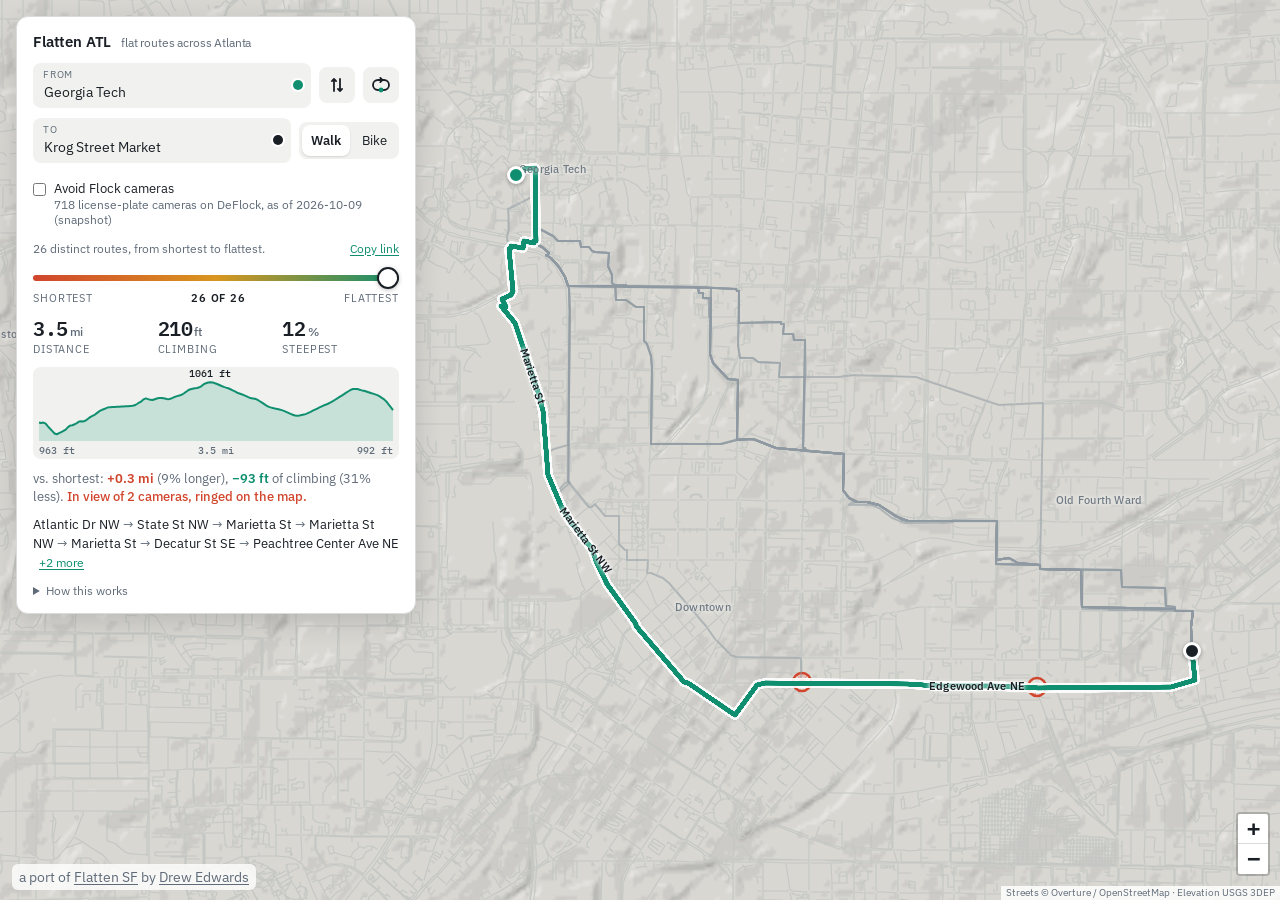
==== commit c86c85e2: "Avoid Flock cameras: route out of view of every ALPR on DeFlock A checkbox on the route finder that " ====
--- a/site/index.html
+++ b/site/index.html
@@ -22,12 +22,12 @@
 <meta name="twitter:title" content="Flatten ATL">
 <meta name="twitter:description" content="The flattest walking or cycling route between any two places in Atlanta, and every route between it and the shortest one.">
 <meta name="twitter:image" content="https://broyojo.com/flattenatl/preview.jpg">
-<link rel="preload" href="data/graph-7f54b700d2.bin.gz" as="fetch" crossorigin>
+<link rel="preload" href="data/graph-3251331a40.bin.gz" as="fetch" crossorigin>
 <link rel="preconnect" href="https://fonts.googleapis.com">
 <link rel="preconnect" href="https://fonts.gstatic.com" crossorigin>
 <link rel="stylesheet" href="https://fonts.googleapis.com/css2?family=IBM+Plex+Sans:wght@400;500;600&family=IBM+Plex+Mono:wght@500;600&display=swap">
 <link rel="stylesheet" href="leaflet-340720efc3.css">
-<link rel="stylesheet" href="app-d014d79622.css">
+<link rel="stylesheet" href="app-117242d932.css">
 </head>
 <body>
 <div id="map"></div>
@@ -67,6 +67,10 @@
     <input type="checkbox" id="outback">
     <span>Allow out and back <small>the same streets there and back, often the flattest way</small></span>
   </label>
+  <label class="calm" id="camrow" hidden>
+    <input type="checkbox" id="cams">
+    <span>Avoid Flock cameras <small id="camnote">license-plate cameras on DeFlock</small></span>
+  </label>
   <div class="statusrow">
     <div class="status" id="status"></div>
     <button class="link" id="share" type="button" hidden>Copy link</button>
@@ -102,6 +106,17 @@
     bike, <i>prefer calm streets</i> counts protected lanes and paths
     (Atlanta Regional Commission inventory) as shorter than they are and busy arterials as
     longer.</p>
+    <p class="fine"><i>Avoid Flock cameras</i> keeps the route out of
+    view of every automated license plate reader on
+    <a href="https://deflock.me">DeFlock</a>, the crowd-sourced map (most
+    are Flock Safety's; all makes are avoided). A camera is taken to see
+    40&nbsp;m down the direction it faces and 10&nbsp;m all round, and a
+    block is closed if any of it is in view. Where no route avoids them
+    all, the one in view for the least distance is used and the page says
+    how many it passes. The page carries a snapshot, and ticking the box
+    asks OpenStreetMap's Overpass API for the current map, which is the
+    only request this page ever makes to anyone else. A camera nobody has
+    mapped is not avoided.</p>
     <p class="fine">Place search is offline: the city's intersections,
     places and addresses are built into this page. Routes stay inside the Atlanta city limits.
     <a href="https://github.com/Broyojo/flattenatl">Source, data and the full analysis</a>.</p>
@@ -109,7 +124,7 @@
   <p class="credit-inline">a port of <a href="https://flattensf.com">Flatten SF</a> by <a href="https://almostimplemented.com" rel="author">Drew Edwards</a></p>
 </section>
 <script src="leaflet-5a640ff863.js"></script>
-<script>window.DATA = {"manifest":{"arrays":{"node_lon":{"t":"i4","o":0,"n":95408},"node_lat":{"t":"i4","o":381632,"n":95408},"node_flags":{"t":"u1","o":763264,"n":95408},"node_elev":{"t":"i2","o":858672,"n":95408},"indptr":{"t":"i4","o":1049488,"n":95409},"geom_off":{"t":"i4","o":1431124,"n":116015},"arc_head":{"t":"i4","o":1895184,"n":205727},"arc_edge":{"t":"i4","o":2718092,"n":205727},"arc_len":{"t":"u2","o":3541000,"n":205727},"arc_gain":{"t":"u2","o":3952454,"n":205727},"arc_loss":{"t":"u2","o":4363908,"n":205727},"arc_maxgrade":{"t":"i2","o":4775362,"n":205727},"arc_meangrade":{"t":"u2","o":5186816,"n":205727},"arc_cls":{"t":"u1","o":5598270,"n":205727},"arc_flags":{"t":"u1","o":5803997,"n":205727},"arc_th3":{"t":"u2","o":6009724,"n":205727},"arc_th5":{"t":"u2","o":6421178,"n":205727},"arc_th8":{"t":"u2","o":6832632,"n":205727},"arc_th10":{"t":"u2","o":7244086,"n":205727},"arc_th15":{"t":"u2","o":7655540,"n":205727},"edge_name":{"t":"u2","o":8066994,"n":116014},"edge_cls":{"t":"u1","o":8299022,"n":116014},"edge_bucket":{"t":"u1","o":8415036,"n":116014},"edge_maxgrade":{"t":"u2","o":8531050,"n":116014},"edge_avggrade":{"t":"i2","o":8763078,"n":116014},"edge_len":{"t":"u2","o":8995106,"n":116014},"edge_gainkm":{"t":"u2","o":9227134,"n":116014},"edge_lowstress":{"t":"u1","o":9459162,"n":116014},"edge_stress":{"t":"u1","o":9575176,"n":116014},"addr_street":{"t":"u2","o":9691190,"n":142957},"addr_number":{"t":"u2","o":9977104,"n":142957},"addr_lon":{"t":"u2","o":10263018,"n":142957},"addr_lat":{"t":"u2","o":10548932,"n":142957}},"strings":{"geom":{"o":10834846,"b":1957115},"places":{"o":12791961,"b":340473},"addr_streets":{"o":13132434,"b":95852}},"bytes":13228286},"meta":{"n_nodes":95408,"n_arcs":205727,"n_edges":116014,"classes":["cycleway","footway","living_street","path","pedestrian","primary","residential","secondary","service","steps","tertiary","track","trunk","unclassified","unknown"],"names":["021","1070 Dill","10th Street Northeast","10th Street Northwest","1121 Allene","11th Street Northeast","11th Street Northwest","12th Street Northeast","12th Street Northwest","13th Street Northeast","13th Street Northwest","14th Place Northeast","14th Street Northeast","14th Street Northwest","14th st cycletrack","15th Street Northeast","15th Street Northwest","16th Street Northeast","16th Street Northwest","17 1/2 Street","17th Street Northeast","17th Street Northwest","18th Street Northwest","19th Street Northwest","1st Avenue","1st Avenue Northeast","1st Avenue Southeast","1st Avenue Southwest","1st Street Northeast","1st Street Northwest","1st Street Southwest","2082 Marietta Road","25th Street Northwest","26th Street Northwest","28th Street Northwest","2nd Avenue","2nd Avenue Northeast","2nd Avenue Southeast","2nd Street Northeast","2nd Street Northwest","3rd Avenue","3rd Avenue Northeast","3rd Avenue Southeast","3rd Avenue Southwest","3rd Street Northwest","3rd Street Southwest","4th Avenue","4th Avenue Northeast","4th Avenue Southeast","4th Street Northwest","4th Street Southwest","5th Avenue","5th Avenue Northeast","5th Street","5th Street Northwest","5th Street Southwest","6th Street Northwest","6th Street Southwest","7th Street Northeast","7th Street Northwest","7th Street Southwest","8th Street Northeast","8th Street Northwest","8th Street Southwest","9th Street Northeast","9th Street Northwest","AMB Drive Northwest","Aalto Main","Aaron Street Northwest","Abbey Drive","Abbey Place","Abbey Road Northeast","Abbey Street Northwest","Abbington Court","Abbot Lane Northwest","Abbott Court Southeast","Abbott Street Southwest","Abercrombie Place Northwest","Aberdeen Drive Northwest","Aberdeen Street Northeast","Abington Court","Abington Court Northwest","Abner Court Northwest","Abner Lane","Abner Place Northwest","Abner Terrace","Abner Terrace Northwest","Acacia Street Northwest","Access Route","Acorn Avenue Northeast","Active Oval","Ada Avenue Northwest","Adair Avenue Northeast","Adair Avenue Southeast","Adair Street Southwest","Adams Drive Northwest","Adams Drive Southwest","Adams Overlook Northwest","Adams Run Northwest","Adams Street","Adams Street Southwest","Adamson Street Southwest","Adamsville Drive Southwest","Addington Street Southwest","Addison Place Northwest","Adele Avenue Southwest","Adeline Avenue Northwest","Adelle Street Southeast","Adina Drive","Adina Drive Northeast","Adkins Road Northwest","Adolphus Street Northeast","Adore Court","Adrian Place Northwest","Aerial Way","Aeslin Drive Northwest","Agan Place Northeast","Agape Place","Agnes Jones Place Southwest","Aiken Street Southwest","Airline St Southeast","Airline Street Northeast","Airport Loop Road","Airway Road Northwest","Ajax Drive Northwest","Ajo Walk","Akridge Place Southwest","Akridge Street Northwest","Akron Drive Southeast","Alabama Street Southwest","Alan Drive Southwest","Alaska Avenue Northeast","Albany Drive Southwest","Albemarle Drive Northwest","Albemarle Lane","Albert Street Northwest","Alberta Drive Northeast","Alberta Terrace Northeast","Albion Avenue Northeast","Albright Way Southeast","Alco Street Northeast","Alden Avenue Northwest","Alden Green Trail","Alder Court Southeast","Alder Lane Southwest","Aleron Street Southeast","Alex Drive Southwest","Alex Way Southwest","Alexa Avenue Southeast","Alexander Avenue","Alexander Drive","Alexander Road Northeast","Alexander Street Northeast","Alexandria Drive Southwest","Alfred Road Northwest","Alice Street Southwest","Aline Drive Northwest","Alison Court Southwest","Allegheny Street Southwest","Allegro Drive Northwest","Allen Court Northwest","Allen Lane Southeast","Allen Road Northeast","Allen Temple Court Northwest","Allendale Drive","Allendale Drive Southeast","Allene Avenue Southwest","Allerton Court","Allison Drive Northeast","Alloway Place Southeast","Alma Street Northwest","Alma Street Southwest","Almeta Avenue Northeast","Almont Drive Southwest","Alpine Road Northeast","Alston Drive","Alston Drive Southeast","Alston Place Northeast","Alta Avenue Northeast","Alta Place Northwest","Altadena Place Southwest","Altaview Drive Southeast","Alton Road Northwest","Altoona Place Southwest","Alva Street Northeast","Alvarado Terrace Southwest","Alvin Drive Northwest","Alyson Court","Amal Drive","Amal Drive Southwest","Amber Place Northwest","Amber Road Northwest","Ambient Way","Amelia Avenue","Amherst Place Northwest","Amhurst Drive Northwest","Ami Street Southeast","Amsterdam Avenue Northeast","Anchor Terrace Southwest","Anderson Avenue Northwest","Anderson Avenue Southwest","Anderson Way Southwest","Andover Drive Northwest","Andrew Young International Boulevard","Andrew Young International Boulevard Northeast","Andrews Circle","Andrews Court Northwest","Andrews Drive Northwest","Andrews Street Northwest","Angel Falls Lane Southwest","Angelo Court Northeast","Angelo Drive Northeast","Angier Avenue Northeast","Angier Court Northeast","Angier Place Northeast","Angier Springs Road Northeast","Anita Place Northeast","Aniwaka Avenue Southwest","Anjaco Road Northwest","Anne Street Northwest","Anne Street Southeast","Annecy Drive","Annelaine Drive Southwest","Annie Street Northwest","Anniston Avenue Southeast","Anns Lane","Ansel Lane Northwest","Ansley Circle Northeast","Ansley Drive Northeast","Ansley Lane Northeast","Ansley Villa","Anthony Northwest Street","Antioch Drive Northeast","Antone Street Northwest","Antwerp Drive Southeast","Anwar Trail","Apache Trail Southwest","Apollo Drive Southwest","Arbor Avenue Southeast","Arbor Club Court Northeast","Arbor Gates Drive","Arbor Park Lane Southwest","Arbor Trace Northeast","Arc Way Northeast","Arcadia Circle Northwest","Arcadia Street Northeast","Archcrest Drive Southeast","Archer Street Southwest","Archer Way Northwest","Arcos Way","Ard Place Northwest","Arden Avenue Southwest","Arden Close Northwest","Arden Moor Northwest","Arden Oaks Court Northwest","Arden Road Northwest","Arden Way Northeast","Arden at Argonne Northwest","Ardley Road Southwest","Ardmore Circle Northwest","Ardmore Court Northwest","Ardmore Place Northwest","Ardmore Road Northwest","Ardwick Court","Argonne Avenue Northeast","Argonne Drive Northwest","Argonne Way Northeast","Argule Lane Northwest","Argus Circle Northwest","Argyle Drive Northwest","Arizona Avenue Northeast","Arkwright Circle","Arkwright Place Southeast","Arledge Lane Southwest","Arlene Way Northeast","Arlington Avenue Northeast","Arlington Avenue Southwest","Arlington Circle Northwest","Arlington Drive Northwest","Arlington Parkway Northeast","Arlington Place Northeast","Arlington School Drive Southwest","Armand Court Northeast","Armand Road Northeast","Armour Drive Northeast","Armour Place Northeast","Armstead Place Northwest","Armstrong Street Southeast","Arno Court Northwest","Arno Drive Northwest","Arnold Avenue Northeast","Arnold Street","Arnold Street Northeast","Arpege Way Northwest","Arrow Street","Arrow Street Southwest","Arrowood Drive","Art Walk Crosswalk Mural","Arthur Lane","Arthur Langford Junior Place Southwest","Arthur Street Southwest","Arts Center Way Northeast","Asbury Circle","Asbury Circle Northeast","Asbury Lane Southwest","Asbury Walk","Ashburton Avenue","Ashburton Avenue Southeast","Ashby Circle Northwest","Ashby Grove Southwest","Ashby Place Southwest","Ashby Terrace Northwest","Asheworth Court Northwest","Ashland Avenue Northeast","Ashland Drive Northeast","Ashley Avenue Northeast","Ashmel Court","Ashmel Place","Ashwood Avenue Southwest","Astaire Court Northwest","Asterwood Lane","Astor Avenue Southwest","Athas Street Southeast","Athens Avenue Southwest","Atlanta Avenue Southeast","Atlanta Avenue Southwest","Atlanta BeltLine Northwest Spur","Atlanta BeltLine Southside Trail","Atlanta Beltline Eastside Trail","Atlanta Beltline Northeast Trail","Atlanta Beltline Northside Trail","Atlanta Beltline Northwest Trail","Atlanta Beltline Southeast Trail","Atlanta Beltline Southside Trail","Atlanta Beltline Southwest Trail","Atlanta Beltline Westside Trail","Atlanta Industrial Drive Northwest","Atlanta Industrial Parkway Northwest","Atlanta Industrial Way Northwest","Atlanta Northwest Beltline Trail","Atlanta Student Movement Boulevard Southwest","Atlantic Drive","Atlantic Drive Northwest","Atlantis Avenue Northeast","Atwood Road Northeast","Atwood Street Southwest","Auburn Avenue Northeast","Auburn Pointe Drive Southeast","Auditorium Place Southeast","Audrey Place","Audubon Circle Southwest","Audubon Court","Augusta Avenue Southeast","Augusta Place Southeast","Aurora Avenue Northwest","Austell Way Northwest","Austin Avenue Northeast","Austin Court Southwest","Austin Road Southwest","Austin Woods Court Southwest","Austin Woods Drive Southwest","Autumn Lane Southwest","Avalon Place Northeast","Avalon Road Southwest","Avebury Drive","Avenida Street Southwest","Avenue Place","Avery Drive Northeast","Avery Road Southwest","Aviation Circle Northwest","Avon Avenue Southwest","Avondale Avenue Southeast","Avonwood Circle Southwest","Axis Circle","Ayr Place Southeast","Ayrshire Circle Northwest","Azalea Walk","Azalee Hester Wharton Way Northwest","Azalee Wharton Avenue Northwest","Azalia Street Southwest","Azlee Place Northwest","Backyard Way","Bader Avenue Southwest","Bagley Street Northeast","Bagwell Drive Southwest","Bailey Street Southeast","Bailey Street Southwest","Baker Circle Northwest","Baker Drive Southwest","Baker Highland Conn Northeast","Baker Ridge Drive Northwest","Baker Road Northwest","Baker Street Northeast","Baker Street Northwest","Baker Terrace Northwest","Bakers Ferry Road Northwest","Bakers Ferry Road Southwest","Baldwin Street Southwest","Baliwick Drive","Baltimore Place Northwest","Banberry Drive Southeast","Bank Of America Plaza Walkway","Bankhead Avenue Northwest","Bankhead Hi Rail Access","Banks Avenue Southwest","Banton Drive Northwest","Barbara Lane Northwest","Barclay Close","Barclay Place Northeast","Barfield Avenue Southwest","Barfield Run Northwest","Barge Road Southwest","Barksdale Drive Northeast","Barnes Street Northwest","Barnesdale Way Northeast","Barnett Drive Northwest","Barnett Street Northeast","Barone Place Northwest","Barrett Drive Northwest","Barrington Court Northwest","Barrington Trace Circle","Barron Court Northwest","Barrow Place Southwest","Barton Drive","Bartow Street Southwest","Bartram Street Southeast","Basil Way Southwest","Bass Street Southeast","Bass Street Southwest","Bassett Hall Place Northwest","Bateman Drive Southeast","Bates Avenue Northeast","Bates Avenue Southeast","Battery Place Northeast","Battle Creek Way Northwest","Battle Overlook Northwest","Battlefield Avenue Southeast","Battleview Drive Northwest","Baxter Road Southwest","Bay Line Lane","Bayberry Drive Southwest","Baylor Street Northwest","Bayrose Circle","Baywood Drive Southeast","Beach Way Southwest","Beaconfield Court","Beardon Circle Southeast","Beatie Avenue Southwest","Beatty Wildflower Trail","Beaty Place","Beaty Place Northeast","Beaupree Street Southwest","Beaver Falls Place Southwest","Beaverbrook Drive Northwest","Beck Street Northwest","Becker Place Northwest","Beckham Place Northeast","Beckwith Street Southwest","Bedford Street Northwest","Beech Haven Road Northeast","Beech Valley Road Northeast","Beech Valley Way Northeast","Beechcrest Road","Beecher Circle Southwest","Beecher Court Southwest","Beecher Road Southwest","Beecher Street Southwest","Beechview Drive Southeast","Beechwood Avenue Southwest","Beechwood Boulevard Southwest","Beechwood Drive Northwest","Beechwood Hills Court Northwest","Beeler Drive Southwest","Beeline Boulevard","Belfast Street Southwest","Belfort Road Southeast","Belfour Lane","Belgarde Place Southeast","Belgrade Avenue Northeast","Belhaven Lane Southeast","Bell Street Northeast","Bell Street Southeast","Bellaire Drive Northeast","Bellemeade Avenue Northwest","Bellevue Drive Northeast","Bellingrath Avenue Northwest","Bellview Avenue Northwest","Belmont Avenue Southwest","Belmonte Circle Southwest","Belmonte Court Southwest","Belmonte Drive Southwest","Belt Loop Southeast","Beltline Access Line","Beltline access","Belvedere Avenue Southwest","Belvedere Drive Northwest","Ben Hill Court Southwest","Ben Hill Road","Bender Street Southwest","Benjamin Court Southwest","Benjamin E Mays Drive Southwest","Benjamin Weldon Beckers Drive Southeast","Bennett Street Northwest","Benniger Trace Southwest","Benning Place Northeast","Benson Street","Bent Creek Way Southwest","Benteen Avenue Southeast","Benteen Park Drive Southeast","Benteen Way Southeast","Benton Place Northwest","Beracah Trail Southwest","Beracah Walk Southwest","Berckele Street Southwest","Berean Avenue Southeast","Berkeley Avenue Northwest","Berkshire Road Northeast","Bernard Road Northwest","Bernard Street Northwest","Berne Street Southeast","Bernice Street","Bernice Street Southeast","Bernice Street Southwest","Bernina Avenue Northeast","Bert Lane Southeast","Berwick Avenue Northeast","Beryl Street Southwest","Besto Drive Northwest","Bethany Forest Drive Southwest","Bethel Drive Northwest","Betsy Avenue Southwest","Betty Ann Court","Beutell Street Northwest","Beverly Lane Northeast","Beverly Place Northwest","Beverly Road Northeast","Bibb Street Northwest","Bibbs Circle Northwest","Bicknell Street Southwest","Biggers Street Southeast","Biglin Street Southwest","Bike/Hike Trail","Bill Kennedy Way","Bill Lucas Drive Southeast","Bill Lucas Drive Southwest","Billings Avenue Southeast","Bills Circle Southwest","Biltmore Drive Northeast","Biltmore Place Northwest","Binary Bridge","Binder Place Northeast","Bio Bridge","Birch Street Southwest","Birchwood Drive Northeast","Bird Street Southeast","Birdie Lane Southwest","Bisbee Avenue Southeast","Biscayne Drive Northwest","Bishop Street Northwest","Bishop Way Northeast","Bismark Road Northeast","Bitsy Grant Connector Trail","Bitsy Grant Tennis Center","Bixby Byway Drive Southeast","Bixby Street Southeast","Bixby Terrace Southeast","Black Forest Trail Southwest","Black Oak Drive Southeast","Blackland Court Northwest","Blackland Drive Northwest","Blackland Road Northwest","Blair Villa Drive Southeast","Blairwood Court Southwest","Blake Avenue Southeast","Blakely Drive Northeast","Blanche Street Northwest","Blanton Avenue Southwest","Blanton Road Northwest","Blashfield Street Southeast","Blayton Circle Northwest","Blayton Lane Southeast","Blossom Street Southwest","Blue Ridge Avenue Northeast","Bluefield Drive Southwest","Bluff Street Southwest","Blyss Avenue Northwest","Bob Callan Trail","Bob White Drive Southwest","Bobby Brown Parkway","Bobby Dodd Way Northwest","Bobolink Circle Southwest","Bohler Court Northwest","Bohler Lane","Bohler Lane Northwest","Bohler Mews","Bohler Pointe","Bohler Road Northwest","Boise Trail Southwest","Bolfair Drive Northwest","Bolling Road Northeast","Bolling Way Northeast","Bollingbrook Drive Southwest","Bolton Drive Northwest","Bolton Parkway Northwest","Bolton Place Northwest","Bolton Road","Bolton Road Northwest","Bonair Street Southwest","Bonaventure Avenue Northeast","Bond Drive Southwest","Bonn Street Southeast","Bonneville Terrace Northwest","Bonnie Brae Avenue Southwest","Bonnie Lane Northeast","Bonnie Lane Southeast","Bonniview Street Southwest","Bonnybrook Drive Southwest","Bonnybrook Way","Bonnybrook Way Southwest","Bonview Lane Northeast","Booker Avenue Southwest","Booker Street Northwest","Booker Street Southwest","Booker Washington Drive Northwest","Booth Avenue Northwest","Booth Street Northwest","Boss Street Northwest","Boulder Park Drive Southwest","Boulder Park Lane","Bouldercrest Drive Southeast","Bouldercrest Road Southeast","Boulevard Drive Northeast","Boulevard Granada Southwest","Boulevard Lorraine Southwest","Boulevard Northeast","Boulevard Place Northeast","Boulevard Southeast","Bowen Avenue Southeast","Bowen Circle Southwest","Bowen Court","Bowen Place Northwest","Bowen Street Northwest","Boyd Avenue Northwest","Boyd Trace Lane","Boykin Street Southwest","Boynton Avenue Southeast","Bradberry Street Southwest","Braddock Street Southwest","Bradley Avenue Southeast","Bradley Street Northeast","Bradley Street Southeast","Brady Avenue Northwest","Braeburn Circle Southeast","Braeburn Drive Southeast","Braemar Avenue Southwest","Bramante Circle Southwest","Branch Avenue Northeast","Branch Drive Southwest","Branchwood Drive","Brandon Park Place Northwest","Brandsford Court Northwest","Brandsford Lane Northwest","Brandsford Street Northwest","Brandywine Street Southwest","Brandywine Townhouses","Branham Street Northeast","Brannen Road Southeast","Brantley Place Northwest","Brantley Street","Brantley Street Northeast","Brantley Street Northwest","Brantley Walk Lane Northwest","Brasfield Square","Bratton Street Northwest","Braxton Road Southwest","Brees Court Northwest","Breezy Circle Southeast","Breezy Street Southeast","Breezy Way Southeast","Brennan Lane Southwest","Brentwood Drive Northeast","Brentwood Terrace Northeast","Bresford Avenue","Breuer Mews","Brevard Avenue Southwest","Brewer Boulevard Southwest","Brewer Drive Southwest","Brewster Street Southwest","Briar Glen Lane Southwest","Briar Ridge Way Southwest","Briar Trail Court Southwest","Briarcliff Court Northeast","Briarcliff Place Northeast","Briarcliff Road Northeast","Briarcliff Terrace Northeast","Briarpark Court","Briarwood Drive Northeast","Brickton Drive","Brickworks Circle","Bridal Path Northeast","Bridgeport Drive Northwest","Bridges Avenue","Bridges Avenue Southwest","Bridgewater Street Southwest","Brighton Boulevard","Brighton Road Northeast","Brightwood Lane Southwest","Brittain Drive Northwest","Brittany Court Northeast","Brittany Walk","Brittany Way Northeast","Brk Terrace Northwest","Broad Street Northwest","Broad Street Southwest","Broadland Court Northwest","Broadland Road Northwest","Broadview Lane Northeast","Broadview Place Northeast","Broadview Terrace Northeast","Broadwell Street Southwest","Bromack Drive Southeast","Bronx Street Northwest","Brook Avenue Northwest","Brook Hollow Road Northwest","Brook Way Southwest","Brookdale Drive","Brookdale Drive Northwest","Brookdale Drive Southwest","Brookhaven Hideaway Court Northeast","Brookhaven Lane","Brookhaven Lane Northeast","Brookhaven Manor Crossing","Brookhaven Place","Brookhaven Springs Court Northeast","Brookhaven Springs Drive Northeast","Brookline Street Southwest","Brooklyn Avenue Northwest","Brookridge Drive Northeast","Brooks Avenue Northeast","Brooks Avenue Southwest","Brooks Drive Northwest","Brooks Drive Southwest","Brooks Terrace Southeast","Brookview Drive Northwest","Brookview Lane Northwest","Brookwood Drive Northeast","Brookwood Place","Brookwood Valley Circle Northeast","Brotherton Street Southwest","Brotherton Transportation Mall Southwest","Brown Avenue Southeast","Brown Place Southeast","Brown Street Northwest","Brown Street Southwest","Browning Street Southwest","Brownlee Place Southwest","Brownlee Road Northwest","Brownlee Road Southwest","Brownlee Villa Apartments","Browns Mill Road","Browns Mill Road Southeast","Brownstone Lane Southeast","Brownstones Circle Northeast","Browntown Road Northwest","Brownwood Avenue Southeast","Broyles Street Southeast","Bruce Circle Southeast","Brunswick Avenue Southeast","Bryan Place","Bryan Street Southeast","Bryn Mawr Circle Northwest","Bryn Mawr Lane Northwest","Bryson Drive Northwest","Bryson square At City park","Buchanan Lane Southeast","Buchanan Street Northwest","Buckeye Street Southwest","Buckhead Avenue Northeast","Buckhead Court","Buckhead Forest Mews","Buckhead Lane","Buckhead Trace Northeast","Buckhead Way Northeast","Buckingham Circle Northwest","Buckley Way","Buena Vista Avenue Southwest","Buff Drive Northeast","Buford Highway","Bull Street","Bunberry Court Southwest","Bungalow Lane","Bunker Hill Drive Southwest","Burbank Drive Northwest","Burbank Drive Southwest","Burchill Street","Burden Street Northwest","Burgess Street Southeast","Burgundy Terrace Southeast","Burke Road Northeast","Burke Shire Place","Burlington Road Northeast","Burning Tree Drive","Burns Drive Southwest","Burns Street Southeast","Burnside Drive Northwest","Burnside Place Northwest","Burnside Road Northwest","Burnt Hickory Drive Southwest","Burre Lane Southwest","Burroughs Avenue Southeast","Burroughs Street Southeast","Burrow Drive Northwest","Burton Drive Northeast","Burton Road Northwest","Burton Street Southeast","Burton Trace Southwest","Burtz Street Northwest","Bush Street Northwest","Butler Lane","Butler Way Northwest","Butler's Lane","Butner Road","Byewood Lane Southwest","Byrere Terrace Southwest","Byron Drive Southwest","Cady Way","Cahaba Drive Southwest","Cahoon Street Southwest","Cain Street Northeast","Cains Hill Place Northwest","Cairo Street Northwest","Calhoun Street Northwest","Calhoun Terrace Southwest","Callahan Street Northwest","Callan Circle Northeast","Callaway Court","Calloway Drive Northwest","Calvert Lane Northeast","Calverton Lane Southwest","Calvin Court","Calypso Circle","Cambria Avenue Northwest","Cambria Road","Cambridge Drive Southwest","Camden Court","Camden Park Court Northeast","Camden Road Northeast","Camellia Lane Northeast","Cameron Madison Alexander Boulevard Northwest","Cameron Street Southeast","Camfield Court Southwest","Camilla Street Southwest","Camp Creek Parkway","Camp Ground Road Southwest","Campbell Street Southeast","Campbell Way","Campbellton Place Southwest","Campbellton Road","Campbellton Road Southwest","Camrose Way Northwest","Candlelight Lane Southwest","Candler Drive","Candler Park Drive Northeast","Candler Point Drive","Candler Road","Candler Road Northeast","Candler Road Southeast","Candler Street Northeast","Cannon Street","Canova Street Southwest","Cant Street Southwest","Canter Road Northeast","Canterbury Lane Northeast","Canterbury Road Northeast","Canterbury Trail","Cantey Place Northwest","Cantrell Road Northeast","Cape Street Southwest","Capital City Lane Northeast","Capitol Avenue Southeast","Capitol Avenue Southwest","Capitol Place Southwest","Capitol Square Southwest","Capitol View Avenue Northwest","Cardinal Drive","Cardinal Way Southwest","Cardo Drive Northwest","Cardova Drive Northeast","Carey Drive Southeast","Careygate Drive Northwest","Carlisle Street Northwest","Carlisle Way","Carlton Court Northwest","Carlton Drive Northeast","Carlton Ridge Northeast","Carlyle Lake","Carlyle Park Drive Northeast","Carmain Drive Northeast","Carmel Avenue Northeast","Carmia Way","Carmon on Wesley Northwest","Carnegie","Carnegie Way Northwest","Carnes Place Southwest","Carol Lane Northeast","Carol Lane Northwest","Caroline Street Northeast","Carolyn Street Northwest","Carolyn Street Southwest","Caron Circle Northwest","Carondelett Cove Southwest","Carousel Drive Southwest","Carpool A","Carpool B","Carr Circle","Carr Circle Northwest","Carr Street Northwest","Carriage Gate Trail","Carriage Way Northwest","Carrington Park","Carroll Avenue Southwest","Carroll Drive Northwest","Carroll Street Southeast","Carson Lane","Carson Pass Southwest","Carter Avenue Southeast","Carter Circle","Carter Drive Northeast","Carter Street Northwest","Carter Way Southeast","Carver Circle Northwest","Carver Drive Northwest","Cascade Avenue Southwest","Cascade Circle Southwest","Cascade Court","Cascade Falls Drive Southwest","Cascade Knolls Drive Southwest","Cascade Parc Boulevard Southwest","Cascade Park Boulevard Southwest","Cascade Park Drive Southwest","Cascade Parkway Southwest","Cascade Place Southwest","Cascade Point","Cascade Road","Cascade Terrace Southwest","Casplan Court Southwest","Casplan Street","Casplan Street Southwest","Cassanova Street Southeast","Casson Street Northeast","Castellan Drive","Castle Falls Drive Northeast","Castle Keep Way","Castleberry Hill Walk Southwest","Castleberry Station Drive Southwest","Castleberry Street Southwest","Castlegate Drive Northwest","Castlewood Drive Northwest","Castlewood Street","Catherine Street Southwest","Cativo Dr Connector Trail","Cativo Drive Southwest","Cato Street Northwest","Cavanaugh Avenue Southeast","Cave Road Northwest","Cecile Avenue Southeast","Cecilia Drive Southeast","Cedar Avenue","Cedar Avenue Northwest","Cedar Chase Circle Northeast","Cedar Chase Drive Northeast","Cedar Chase Lane Northeast","Cedar Island Drive Southwest","Celebration Court","Celebration Drive Southwest","Celeste Lane","Cemetery Street Southeast","Centennial Lane Northwest","Centennial Olympic Park Drive Northwest","Centennial Olympic Park Drive Southwest","Centennial Trail Northwest","Centennial Way","Centennial Way Northwest","Centennial way","Center Hill Avenue Northwest","Center Northwest Street","Center Pointe Circle","Center Street","Center Street Northwest","Centra Villa Drive Southwest","Central Avenue","Central Park Place Northeast","Centre Parkway","Cerro Street Southwest","Chadwick Road Southwest","Chalmers Drive Northwest","Chamberlain Street Southeast","Chambers Avenue","Champa Avenue Northwest","Channing Drive Northwest","Channing Place Northwest","Chantilly Drive Northeast","Chapel Street Southwest","Chappell Road Northwest","Chappell Road Southwest","Charles Allen Drive Northeast","Charles Bank Avenue","Charles Place Northwest","Charleston Avenue Southeast","Charleston Pointe Southeast","Charline Avenue Northeast","Charlotte Place Northwest","Charlton Place Southwest","Charter Oak Drive Southwest","Chastain Commons Northeast","Chastain Drive Northeast","Chastain Memorial Parkway","Chastain Park Avenue Northwest","Chastain Park Court","Chastain Park Court Northeast","Chastain Park Drive","Chastain Park PATH Trail","Chastain Street Southeast","Chateau Court Northwest","Chateau Drive Northwest","Chateaugay Lane Northeast","Chatham Avenue Southwest","Chatham Hill Northwest","Chatham Road Northwest","Chatham Way Northwest","Chatsworth Place Northwest","Chattahoochee Avenue Northwest","Chattahoochee Circle Northwest","Chattahoochee River Trail","Chattahoochee Row Extension","Chattahoochee Row Northwest","Chaucer Drive Southwest","Chaumont Square Northwest","Cheatham Drive","Chelsea Circle Northwest","Chelsea Court","Chelsey Lane Northeast","Chenault Place Northwest","Cherokee Avenue Southeast","Cherokee Place Southeast","Cherokee Road Northwest","Cherokee Trail Southwest","Cherry Blossom Drive Southwest","Cherry Blossom Lane","Cherry Laurel Lane Southwest","Cherry Street Northwest","Cheshire Bridge Road","Cheshire Farm Trail","Chester Alley Southeast","Chester Avenue Southeast","Chestnut Circle","Chestnut Place Northwest","Chevelle Lane","Chevington Court","Cheviot Glen","Chicago Avenue Northwest","Chicamauga Avenue Northwest","Chicamauga Avenue Southwest","Chicamauga Place Southwest","Chickadee Court Southwest","Chief Matthews Road","Childress Drive Southwest","Childs Drive Northwest","Chilton Drive Northwest","Chinaberry Way Southwest","Chinkapin Circle","Chipley Street Northeast","Chivers Street Northwest","Christina Street Northwest","Christman Street Southwest","Christophers Walk Northwest","Church Street Northwest","Citadel Drive Northeast","City Heights Drive Northeast","City Line Avenue Northeast","City Park Drive Southeast","City Scape Plaza Northeast","City View Court Northeast","Claire Drive Northeast","Claire Drive Southeast","Claire Drive Southwest","Clairmont Circle","Clairmont Lake","Clairmont Road","Claremont Street Northwest","Clarendale Drive Northwest","Claridge Trace Southwest","Clarissa Drive Northwest","Clark Howard Lane Southwest","Clark Place Northwest","Clark Street Northwest","Claude Street Northwest","Claudel Court Southwest","Clay Street Northeast","Clay Street Southeast","Clearbrook Drive Southwest","Clearvue Terrace Southwest","Clearwater Road Southwest","Cleburne Avenue Northeast","Cleburne Terrace Northeast","Clement Drive Southwest","Clement Way Southwest","Clemont Drive Northeast","Clermont Avenue","Cleveland Avenue Southeast","Cleveland Avenue Southwest","Cleveland Circle Southwest","Cleveland Street Southeast","Clifford Avenue Northeast","Clifton Heights Lane Northeast","Clifton Road","Clifton Road Northeast","Clifton Road Southeast","Clifton Street Northeast","Clifton Street Southeast","Clifton Terrace Northeast","Clifton Way Northeast","Clifton Way Southeast","Climax Street Southeast","Clinton Place Southwest","Closed Lake Avenue","Cloudland Drive Northwest","Clover Street Southwest","Cloverdale Drive Southeast","Clovis Court Northwest","Club Circle Northeast","Club Commons Circle Northeast","Club Drive Northeast","Club Place Northeast","Club Place Southeast","Club Station Drive Northeast","Club Terrace Northeast","Club Valley Drive Northeast","Coal Place","Cobalt Drive Northwest","Cobb Parkway South","Cobb Street Southwest","Cobblestone Drive Northeast","Coca-Cola Place Southeast","Cochise Drive Southeast","Cochran Drive Northwest","Codel Street Southwest","Cofield Drive","Coggins Drive Southeast","Cohen Street Southwest","Colby Court Southeast","Colebrook Street Northeast","Coleman Street Southwest","Colgan Court","Colland Drive Northwest","College Avenue Northeast","Collier Commons Northwest","Collier Commons Way","Collier Court Northwest","Collier Drive Northwest","Collier Lane Northwest","Collier Place Northwest","Collier Ridge Drive Northwest","Collier Road Northwest","Collins Avenue","Collins Drive Northwest","Collins Ridge Drive Northwest","Collins Road Northwest","Collins Street Southeast","Collum Street Northwest","Colmer Avenue Southeast","Cologne Drive Southeast","Colonial Homes Drive Northwest","Color Circle","Colorado Avenue","Colorado Trail Southwest","Colquitt Avenue Northeast","Colquitt Street Southwest","Commerce Circle Southwest","Commerce Drive Northwest","Commerce Way Southeast","Commercial Avenue Northwest","Commodore Drive Northwest","Common Area Drive","Commons Place Northwest","Commonwealth Avenue","Compton Drive","Compton Drive Southeast","Concrete Alley","Cone Street Northwest","Conifer Circle Northeast","Conifer Park Lane","Conley Road Southeast","Connally Avenue Southwest","Connally Court","Connally Drive","Connally Drive Southwest","Connally Street Southeast","Connecticut Avenue Northeast","Connell Avenue Southwest","Conrad Avenue Southeast","Constellation Overlook Southwest","Constitution Road Southeast","Construction Entrance","Continental Colony Parkway Southwest","Converse Drive Northeast","Conway Forest Drive Northwest","Conway Glen Drive Northwest","Conway Place Northwest","Conway Place Southeast","Conway Pointe Drive Northwest","Conway Valley Court Northwest","Conway Valley Road Northwest","Cooledge Avenue Northeast","Cooper Street Southwest","Copeland Avenue Southwest","Cordoba Square Northwest","Cordova Street Southwest","Cordy Place Southwest","Coretta Bend Northwest","Coretta Scott View","Corey Center","Corina Lane","Corley Street Northeast","Cormac Street","Cornelia Street Southeast","Cornell Boulevard Southwest","Cornell Road Northeast","Coronado Drive Northwest","Coronet Way Northwest","Corvair Drive Southeast","Cosmopolitan Drive","Cosmopolitan Drive Northeast","Cottage Grove Avenue Southeast","Cottage Lane Northwest","Cottesford Drive","Country Club Drive Southwest","Country Club Lane Southwest","County Line Road Southwest","Courtenay Court Northeast","Courtenay Drive Northeast","Courtland Street Northeast","Courtland Street One-Way Protected Bike Lane","Courtland Street Southeast","Cove Crossing Southwest","Cove Trail Southwest","Cox Avenue Southwest","Cox Drive Southwest","Cozy Circle Southeast","Cozy Court Southeast","Craftsman Road","Crane Road Northeast","Cranford Drive","Crawford Place Northwest","Creek Valley Court Southwest","Creek View Terrace Northwest","Creek Walk Connector Multi-use Path","Creek Wood Close Northeast","Creekside Circle Northwest","Creekside Drive Northwest","Creekview Lane Northwest","Creighton Road Southwest","Crescendo Drive Northwest","Crescent Avenue Northeast","Crest Circle","Crest Ridge Drive","Cresthill Avenue Northeast","Crestmont Lane Southwest","Crestridge Drive Northeast","Crestview Avenue","Crestwell Circle","Crestwicke Pointe Northeast","Crestwicke Trace Northeast","Crestwood Drive Southeast","Crew Street Southwest","Crk Terrace Northwest","Croecus Avenue Northwest","Croft Place Northwest","Crogman Street Southeast","Crosby Drive Northwest","Cross Creek Parkway Northwest","Cross Road Southeast","Cross Street Northwest","Crown Road Southeast","Crumley Street Southeast","Crumley Street Southwest","Culberson Street Southwest","Culpepper Street Northwest","Cumberland Circle Northeast","Cumberland Place Northeast","Cumberland Road Northeast","Cumming Drive Southwest","Cummings Drive Southwest","Cummings Street Southeast","Cunningham Place Southwest","Curran Street Northwest","Currier Street Northeast","Cushenberry Lane Northwest","Cushman Circle Southwest","Custer Avenue Southeast","Custer Way","Cypress Lane Southwest","Cypress Street Northeast","Dahlgren Lane","Dahlgren Street Southeast","Dahlia Avenue Northwest","Dale Creek Drive Northwest","Dale Drive Northeast","Dale Drive Southeast","Dale Lane Southwest","Daleview Drive Southeast","Daleview Way","Dallas Street Northeast","Dalmer Road Northeast","Dalney Street Northwest","Dalon Road Northeast","Dalton Street Southeast","Dalvigney Street Northwest","Dameron Circle Southwest","Dancing Fox Road","Danforth Road Southwest","Daniel Avenue Northeast","Daniel Avenue Southeast","Daniel Road Southwest","Daniel Street Southeast","Danner Street Southeast","Dannon View Southwest","Danube Road Northeast","Dargan Place Southwest","Darlington Circle Northeast","Darlington Commons Court","Darlington Commons Court Northeast","Darlington Road Northeast","Darrah Court Southwest","Darrah Drive Southwest","Darrah Way Southwest","Dartmouth Drive Southwest","David Drive","Davidson Avenue Northeast","Davis Circle Northwest","Davis Place Northwest","Davis Street Northwest","Dawn View Lane Northwest","Daws Avenue Southeast","Dawson Lane","De Arc Place Northwest","De Leon Street Northeast","DeKalb Avenue","DeKalb Avenue Northeast","DeKalb Place Northeast","Dean Drive Northwest","Dean Overlook Northwest","Dearborn Street Southeast","Dearwood Drive Southwest","Deauville Court Northwest","Decatur Street Southeast","Deckner Avenue Southwest","Deerborne Court Southwest","Deering Road Northwest","Deerwood Drive Southwest","Deerwood Lane Southwest","Defoor Avenue Northwest","Defoor Circle Northwest","Defoor Court Northwest","Defoor Hills Road Northwest","Defoor Landing Northwest","Defoor Place Northwest","Defoor Village Court","Defoor Village Court Northwest","Defoors Court","Defoors Court Northwest","Defoors Ferry Road Northwest","Defoors Mill Court Northwest","Defoors Mill Drive Northwest","Defoors Mill Northwest","Defoors Mill Way","Defoors Place","Defoors Walk","Defoors Walk Northwest","Degress Avenue Northeast","Dekalb Avenue Northeast","Dekalb Drive","Delano Drive Northeast","Delaware Avenue Northeast","Delaware Avenue Southeast","Delbridge Street Northwest","Delevan Street Southwest","Della Reynolds Street Southwest","Dellwood Drive Northwest","Delmar Avenue Southeast","Delmar Court Southeast","Delmar Lane Northwest","Delmont Drive Northeast","Delmoor Court Northwest","Delmoor Drive Northwest","Delowe Drive","Delowe Drive Southwest","Delowe Place Southwest","Delowe Stanton Access Road","Delphine Drive","Delray Drive Northwest","Delta Boulevard","Delta Place Northeast","Delta Way Southeast","Demorest Avenue Northeast","Denville Trace","Derby Drive Southwest","Derry Avenue Southwest","Deshler Street Southwest","Desmond Drive","Desoto Avenue Southwest","Desoto Falls Court Southwest","Desoto Street Northwest","Detroit Avenue Northwest","Detroit Court Northwest","Devin Place Northeast","Devon Drive","Devonshire Place Northwest","Dewald Alley","Dewberry Lane","Dewey Street Southwest","Diana Drive Southwest","Dickerson Drive","Dickey Drive","Dickson Place Northeast","Dietz Avenue","Dietz Avenue Southwest","Dilbeck Place Northeast","Dill Ave Southwest","Dill Avenue Southwest","Dillon Street","Dimmock Street Southwest","District Avenue Northwest","Division Place Southwest","Division Street Northwest","Dixie Avenue Northeast","Dixie Hills Circle Northwest","Dixie Mill Lane","Dixie Street Southeast","Doane Street Southwest","Dobbs Circle Northwest","Doctor Thomas Winston Cole Junior Way Southwest","Dodd Avenue Southwest","Dodson Drive","Dodson Drive Southwest","Dodson Terrace Southwest","Dogwood Court Southwest","Dogwood Drive","Dogwood Drive Northwest","Dollar Mill Court Southwest","Dollar Mill Road Southwest","Dollar Mill Way Southwest","Dolphin Drive Southwest","Donald Lee Hollowell Parkway Northwest","Doncaster Drive Northeast","Donna Smith Street Northwest","Donnalee Street Southeast","Donnebrook Lane Southeast","Donnelly Avenue Southwest","Donzi Lane Southeast","Dooley Drive","Dora Street Southwest","Doral Court Southwest","Doral Drive Southwest","Doral Park Drive Southeast","Dorchester Drive Northwest","Dorothy Street Southeast","Dorr Avenue Southeast","Dorsey Road","Dorsey Street Southwest","Doster Street Southwest","Douglas Street Southeast","Douglas Street Southwest","Dover Boulevard Southwest","Dover Court Southwest","Dover Road Northwest","Dovers Alley Southwest","Dowman Drive","Downs Drive Southwest","Downwood Circle Northwest","Doyle Street Southeast","Draycott Place","Drew Drive","Drewry Street Northeast","Driggs Drive Northwest","Druid Circle Northeast","Druid Place Northeast","Druid Walk","Drummond Street Southwest","Dryden Lane","Dudley Court Northwest","Dudley Lane Northwest","Duffield Drive Northwest","Dumbarton Court Northwest","Dumbarton Road Northwest","Dunbar Street Southwest","Duncan Drive Northwest","Dunfrane Drive Southeast","Dunlop Way","Dunning Street Southeast","Dunseath Avenue Northwest","Dunwoody Street Northeast","Dunwoody Trail Northeast","Dupont Avenue Northwest","Dupont Avenue Southeast","Dupont Commons Circle Northwest","Dupont Commons Drive Northwest","Dupont Commons Lane","Dupont Park Northwest","Dupont Place Southeast","Dupont View Northwest","Dupree Street Northwest","Durand Drive Northeast","Durango Road Southwest","Durant Place Northeast","Dutch Valley Place Northeast","Dutch Valley Road Northeast","Eagle Row","Eames Green Northwest","Earle Street Northwest","Early Street Northwest","Earnest Street Northwest","Eason Street Northwest","East Andrews Drive Northwest","East Avenue Northeast","East Avenue Northwest","East Beechwood Drive Northwest","East Brookhaven Drive Northeast","East Cedar Lane Southwest","East Cleveland Avenue","East Club Drive Northeast","East Club Lane Northeast","East Conway Drive Northwest","East Court Drive Southwest","East District Avenue","East Drive Northeast","East Handy Drive Northwest","East Kildare Avenue Northwest","East Lake Boulevard","East Lake Drive","East Lake Drive Northeast","East Lake Drive Southeast","East Lake Road Northeast","East Lake Terrace Southeast","East Morningside Drive Northeast","East Ontario Avenue Southwest","East Paces Court Northeast","East Paces Ferry Road Northeast","East Palisades","East Palisades- Whitewater Creek","East Park Lane Northeast","East Parkwood Road","East Pelham Road Northeast","East Pharr Road","East Pharr Road Northeast","East Pine Valley Road Northwest","East Powderhorn Road Northeast","East Rhinehill Road Southeast","East Rock Springs Road Northeast","East Roxboro Road Northeast","East Shadowlawn Avenue Northeast","East Side Avenue Southeast","East Simon Terrace Northwest","East Sussex Road Northeast","East Tupelo Street Southeast","East Wesley Road","East Wood Valley Road Northwest","East Woodberry Avenue","Eastbrook Terrace","Eastgate Court","Eastland Road Southeast","Eastport Terrace Southeast","Eastridge Road Southwest","Eastside Path","Eastwood Avenue Southeast","Eastwood Drive","Echo Street Northwest","Echota Drive Northwest","Eden Avenue Southeast","Edgebrook Lane Southwest","Edgefield Drive Southwest","Edgehill Avenue Northwest","Edgehill Manor","Edgemore Drive Southeast","Edgewater Drive Southwest","Edgewood Avenue Northeast","Edie Avenue Southeast","Edinboro Road Northwest","Edinburgh Terrace Northeast","Edison Avenue Northeast","Edison Garden","Edmund Court","Edmund Park Drive","Edward Street Northwest","Edwards Drive Northwest","Edwards Street Northwest","Edwin Place Northwest","Edwin Street Northwest","Edwina Lane Southwest","Eggleston Street Southwest","Eighth Street","Eisenhower Circle Southeast","Eisenhower Court Southeast","Eisenhower Road Southeast","El Paso Road Southwest","Elaine Avenue Northwest","Elbert Street Southwest","Elbridge Drive Northwest","Eldwick Drive Southwest","Eleanor Court Northwest","Eleanor Street Southeast","Eleanor Terrace Northwest","Electric Avenue","Electric Avenue Northwest","Elinor Place Northwest","Elixir Avenue Southwest","Elizabeth Ann Lane Northeast","Elizabeth Avenue Southwest","Elizabeth Court Northeast","Elizabeth Street Northeast","Elkins Street","Elkmont Drive Northeast","Elleby Road Southeast","Ellen Street Northwest","Ellendale Lane Northwest","Ellington Street","Elliott Circle Northeast","Elliott Street","Elliott Street Northwest","Elliott Street Southwest","Ellis Circle","Ellis Street Northeast","Ellis Street Northwest","Ellsworth Drive Northwest","Ellsworth Industrial Boulevard Northwest","Ellsworth Industrial Drive Northwest","Ellwood Drive Northeast","Elm Street Northwest","Elm Street Southwest","Elmco Road","Elmira Place Northeast","Elmtree Drive Southwest","Elmwood Drive Northeast","Elmwood Road Northwest","Eloise Court Southeast","Eloise Street Southeast","Eloise Way","Elvan Avenue","Elvan Circle","Elvira Street Southeast","Elysian Drive","Elysian Park","Elysian Way Northwest","Embassy Court Northeast","Ember Lane Northwest","Embry Way Southeast","Emerald Avenue Southwest","Emerald Court Southwest","Emerson Avenue Southeast","Emerson Street Southeast","Emery Place Northeast","Emery Street Northwest","Emily Place Northwest","Emma Lane Northeast","Emory Circle Northeast","Emory Drive Northeast","Emory PATH","Emory Point Drive","Emory Road Northeast","Empire Boulevard Southwest","Empire Way Southwest","Encore Lane Southeast","Endhaven Way","Engle Road Northwest","Englewood Avenue Southeast","English Avenue Northwest","English Circle Southwest","English Drive Southwest","English Street Northwest","Enoch Drive","Enon Court","Enon Road","Enota Place Southwest","Ensley Street Northeast","Entrance Road","Entrance to Lenox Park","Eppington Drive Northwest","Epworth Street Southwest","Equitable Place Northeast","Eric Street Southeast","Erica Way","Ericson Street Southeast","Erin Avenue Southwest","Esha Court","Espen Lane Southeast","Esplanade Cricle","Essex Avenue Southwest","Essie Avenue Southeast","Estate Way Northeast","Esten Street Southeast","Ester Drive Southwest","Estoria Street Southeast","Ethel Mae Matthews Way","Ethel Street Northwest","Etheridge Court Apartments","Etheridge Court Apts","Etheridge Drive Northwest","Etheridge Street Northwest","Euclid Avenue","Euclid Avenue Northeast","Euclid Terrace Northeast","Eugenia Street Southwest","Euharlee Street Southwest","Eulalia Road Northeast","Eureka Drive Northeast","Eustace Street","Eva Davis Way Southeast","Evans Drive Southwest","Evans Street Southeast","Evans Street Southwest","Evelyn Way Northwest","Everett Place Southwest","Evergreen Lane Northwest","Everhart Street Southwest","Ewing Place Southwest","Ewing Street Southwest","Exchange Street Southeast","Exeter Close Northwest","Ezra Church Drive Northwest","Ezzard Street Southeast","Fabin Street Northwest","Facilities Management Drive","Fair Drive Southwest","Fair Street Southwest","Fairbanks Street Southwest","Fairburn Avenue Southwest","Fairburn Circle","Fairburn Circle Northwest","Fairburn Place Northwest","Fairburn Place Southwest","Fairburn Road","Fairburn Road Northwest","Fairburn Road Southwest","Fairfield Place Northwest","Fairfield Road Northwest","Fairhaven Circle Northeast","Fairlane Circle Northwest","Fairlane Court Northwest","Fairlane Drive Northwest","Fairlane Drive Southeast","Fairlie Street Northwest","Fairlock Lane Northwest","Fairmont Avenue Northwest","Fairview Road Northeast","Fairway Circle Southwest","Fairway Court Southwest","Fairway Hill Drive Southeast","Faith Avenue Southeast","Falcon Drive Southwest","Falls Drive","Farm Brook Lane Northeast","Farmington Drive Southeast","Farmington Lane Northeast","Farmington Place","Farrington Avenue Southeast","Farrington Place Southeast","Faulkner Road Northeast","Fayetteville Road","Fayetteville Road Northeast","Fayetteville Road Southeast","Federal Drive Southwest","Federal Terrace Southeast","Fedora Way Northwest","Felder Avenue Northeast","Felker Ward Street Northwest","Felton Drive Northeast","Fennel Circle Southwest","Fennel Way Southwest","Ferguson Street Northeast","Feridan Street Northeast","Fern Avenue Southeast","Fern Brooks Drive Southwest","Fernbank Drive Southwest","Ferncliff Commons","Ferncliff Court","Ferncliff Place Northeast","Ferncliff Road Northeast","Fernleaf Circle Northwest","Fernleaf Court Northwest","Fernleaf Park Drive","Ferno Drive Northwest","Fernwood Road Northwest","Ferris Street Southwest","Ferry Crossing Heights Drive Southwest","Ferry Lane Southwest","Ferst Drive Northwest","Field Place Southwest","Field Road Northwest","Field Street Southeast","Fielder Avenue Northwest","Fielding Court Southwest","Fielding Lane Southwest","Fifth Street Northeast","Fifth Street Northwest","Fillmore Road Southeast","Finch Drive Southeast","Finch Trail Northeast","Finley Avenue Northwest","Finley Street Northeast","Fishburne Drive","Fishburne Lane","Fisher Road Southeast","Fitzgerald Street Southeast","Flagler Avenue Northeast","Flagstone Court Southwest","Flagstone Drive Southwest","Flamingo Drive Southwest","Flat Shoals Avenue Southeast","Flat Shoals Road Southeast","Flat Shoals Way Southeast","Fleet Street Southwest","Fleetwood Circle Southwest","Fleetwood Court Southwest","Fletcher Street Southwest","Flintlock Road Northwest","Flora Avenue Northeast","Florence Place Northwest","Florence Run Northwest","Florida Avenue Southeast","Florida Avenue Southwest","Flowers Place Northwest","Flynn Street Northwest","Fond Lane","Fontaine Avenue Southwest","Foot Path","Ford Place Northeast","Ford Street Northwest","Ford Street Southeast","Fordham Court Northeast","Forest Crossing Drive Southwest","Forest Grove Lane Northwest","Forest Lakes Avenue","Forest Overlook Drive Southwest","Forest Overlook Trail Southwest","Forest Valley Drive Southeast","Formwalt Street Southwest","Forrest Avenue Northwest","Forrest Circle Southeast","Forrest Drive Southeast","Forrest Hills Drive","Forrest Hills Drive Southwest","Forrest Lake Drive Northwest","Forrest Park Road Southeast","Forrest Place Northwest","Forrest Ridge Drive Northwest","Forrest Street Northwest","Forrest Terrace Southeast","Forrest Trail Northwest","Forrest Way Northeast","Forsyth Street Northwest","Forsyth Street Southwest","Fort Street Northeast","Fort Street Southeast","Fort Valley Drive","Fort Valley Drive Southwest","Fortress Avenue Southwest","Fortune Place Northeast","Fortune Street Northeast","Foster Place Northwest","Foster Place Southwest","Foster Street Northwest","Founders Drive","Founders Drive Southwest","Foundry Street Northwest","Fountain Drive Southwest","Fountainhead Lane Northeast","Fourth Street Northeast","Fourth Street Northwest","Fowler Street Northeast","Fowler Street Northwest","Fox Street Northwest","Foxcroft Road Northwest","Francis Avenue Northwest","Francis Avenue Southeast","Francis Place Northwest","Francis Street Northwest","Frank Street Southwest","Fraser Street Southeast","Frazer Forest","Frederica Street Northeast","Freeman Parkway Southeast","Freeman Terrace","Fremont Street Southeast","Friar Tuck Road Northeast","Frontac Way Northwest","Fulton Bridge Southeast","Fulton Industrial Boulevard Northwest","Fulton Street","Fulton Street Southeast","Fulton Street Southwest","Fulton Terrace Southeast","Funston Street Southeast","GSU Greenway","Gaberonne Court Northeast","Gables Drive Northeast","Gainer Road Southwest","Gambrell Drive Northeast","Gammon Street Southeast","Garden Drive","Garden Lane Northwest","Garden Park Drive","Garden Tunnel","Garden Walk","Gardenia Drive Northwest","Gardenia Street Northwest","Gardner Street Southwest","Garfield Way Southeast","Garibaldi Street Southwest","Garland Avenue","Garmon Drive Northwest","Garmon Ferry Road Northwest","Garmon Road Northwest","Garnett Street Southwest","Garr Circle Southwest","Garraux Place Northwest","Garraux Road Northwest","Garraux Street","Garraux Woods Road Northwest","Garrett Street Southeast","Garrison Drive Southwest","Garrison Way","Garson Drive Northeast","Gartrell Street Southeast","Gary Avenue Northwest","Gary Court Northwest","Gary Road Northwest","Gaskill Street Southeast","Gaslight Lane Northwest","Gaspero Street Northeast","Gaston Street Southwest","Gates Place Northwest","Gatewood Court Northwest","Gatewood Road Northeast","Gathering Park Drive","Gault Street Southeast","Gayles Court","Geary Drive Northwest","General Truman Street Northwest","Genessee Avenue Southwest","George Street Northwest","George Street Southeast","George Wythe Place Northwest","Georgia Aster Way Northwest","Georgia Avenue","Gertrude Place Northwest","Giben Road Southwest","Gibson Street Southeast","Gideons Drive Southwest","Gift Avenue Southeast","Gilbert Road Southeast","Gilbert Street Southeast","Gilbert Trail Northeast","Gillem Drive","Gillette Avenue Southwest","Gilmer Street Southeast","Gilstrap Lane Northwest","Givens Avenue Northwest","Gladstone Road Northwest","Glass Street Northwest","Glen Arden Drive Northwest","Glen Arden Place Northwest","Glen Arden Way Northeast","Glen Devon Drive Northwest","Glen Echo Drive Southwest","Glen Iris Drive Northeast","Glenaire Court Southeast","Glenaire Walk","Glenald Way Northwest","Glenbrook Drive Northwest","Glencove Avenue Southeast","Glendale Avenue Northeast","Glendale Terrace Northeast","Glendalough Place Southwest","Glendeven Court","Glendeven Court Northwest","Glengary Court Northeast","Glengary Drive Northeast","Glengary Way Northeast","Glenlock Circle","Glenlock Way Northwest","Glenlocke Grove Court Northwest","Glenn Avenue","Glenn Street Southeast","Glenn Street Southwest","Glennhurst Lane Southwest","Glenridge Woods","Glenrock Drive Northwest","Glenrose Circle Southwest","Glenrose Court Southwest","Glenview Circle Southwest","Glenview Drive Southwest","Glenway Drive Southwest","Glenwood Avenue Southeast","Glenwood Drive Northeast","Glenwood Park Drive Southeast","Glenwood Place Southeast","Glenwood Road","Goddard Street Southeast","Godfrey Drive Northwest","Gold Drive Southwest","Golden Dawn Drive Southwest","Golden Drive","Golden Gate Drive Northwest","Goldsboro Road Northeast","Golf Circle Northeast","Golf View Drive Northwest","Golf View Road Northwest","Goodwin Road Northeast","Gordon Avenue Northeast","Gordon Circle","Gordon Manor","Gordon Place Southwest","Gordon Street","Gordon Terrace Southwest","Gotham Lane Northeast","Gotham Way Northeast","Gould Street Southeast","Grace Street Southeast","Gracewood Avenue Southeast","Grady Place","Grady Place Southwest","Graham Circle Southeast","Graham Street Southwest","Grand Avenue Southwest","Grandview Avenue Northeast","Grandview Avenue Northwest","Grange Court","Grange Court Southeast","Grange Drive Southeast","Granite Hills Road","Grant Avenue","Grant Circle Southeast","Grant Cove Place Southeast","Grant Drive Southwest","Grant Estates Drive","Grant Park Place Southeast","Grant Place Southwest","Grant Road Southwest","Grant Street Southeast","Grant Street Southwest","Grant Terrace Southeast","Grant Valley Road Northwest","Grant Way","Grant Way Southeast","Grape Street Northeast","Grape Street Southeast","Grass Street","Grass Valley Road Southwest","Graves Street Northwest","Gray Street Northwest","Graymont Drive Southwest","Green Avenue","Green Street Northwest","Green Valley Drive","Greenbriar Parkway Southwest","Greenbriar Trail Southwest","Greencove Avenue Northeast","Greencove Lane Southeast","Greencup Court Southwest","Greencup Lane Southwest","Greendale Drive Northwest","Greendale Drive Southeast","Greenfield Street Northwest","Greenfield Street Southeast","Greenhaven Drive Southeast","Greenland Drive Northeast","Greenleaf Circle Southwest","Greenleaf Road Southeast","Greensferry Avenue Southwest","Greenview Avenue Northeast","Greenwich Street Southwest","Greenwood Avenue Northeast","Greenwood Lane Southwest","Gresham Avenue Southeast","Gress Avenue Southeast","Greystone Park Northeast","Greystone Road Northwest","Griffin Street Northwest","Grove Park Place Northwest","Groveland Avenue Northwest","Growth Way","Guilford Forest Drive","Guilford Forest Drive Southwest","Guilford Forest Lane Southwest","Gun Club Road Northwest","Gunnin Trace Northwest","Gypsum Court Southeast","HIckory Trail","Haas Avenue Southeast","Habershal Drive Northwest","Habersham Court Northwest","Habersham Cove Drive","Habersham Cove Lane Northwest","Habersham Park Northwest","Habersham Road Northeast","Habersham Road Northwest","Habersham Valley Northwest","Habersham Way Northwest","Haddon Hall Road Northwest","Hadlock Street Southwest","Haldane Drive Southwest","Hale Street Northeast","Hall Avenue Southeast","Hall Place Northwest","Hall Street Northwest","Hall Street Southwest","Hallman Street Northeast","Hamden Forest Drive Southwest","Hamden Forest Trail Southwest","Hamden Trace Southwest","Hamilton Ave Southeast","Hamilton Avenue Southeast","Hamilton Boulevard Southwest","Hamilton Circle","Hamilton E Holmes Drive Northwest","Hamilton Street","Hammock Place Southeast","Hammond Street Southwest","Hammons Way Southeast","Hampshire Walk Southwest","Hampton Avenue","Hampton Street Northwest","Hampton Terrace Northeast","Hampton Way Northeast","Hancock Drive Southeast","Hancock Drive Southwest","Handley Avenue Southwest","Handy Drive Northwest","Hanford Drive Southwest","Hank Aaron Dr Southwest","Hank Aaron Drive","Hank Aaron Drive Southeast","Hank Aaron Drive Southwest","Hannah Street Southeast","Hannah Terrace Northwest","Hanover West Court","Hanover West Drive Northwest","Hanover West Lane Northwest","Hanover West Terrace Northwest","Hansell Street Southeast","Hapeville Road Southwest","Happy Valley Trail Southeast","Haralson Avenue Northeast","Haralson Lane Northeast","Harbin Road Southwest","Harbour Drive Southeast","Hardee Avenue Southwest","Hardee Circle Northeast","Hardee Street Northeast","Harden Drive Northwest","Harden Road Southwest","Harden Street Southeast","Hardendorf Avenue Northeast","Hardman Court Northeast","Hardwick Street Southeast","Hargis Street Southeast","Harlan Road Southwest","Harold Avenue Northeast","Harold Avenue Southeast","Harper Road Southeast","Harper Street Northwest","Harper Way Northwest","Harriet Avenue Northeast","Harriet Street Southeast","Harrington Place Southwest","Harris Glen Northwest","Harris Manor Drive Southwest","Harris Trail Northwest","Harris Valley Road Northwest","Harrison Place Southeast","Harrison Walk Southeast","Harrogate Drive Northwest","Harry Brooks Drive","Harte Drive Southwest","Hartford Avenue Southwest","Hartford Place Southwest","Hartsfield Drive Southwest","Harvard Road Northeast","Harvel Drive Northwest","Harwell Place Northwest","Harwell Road Northwest","Harwell Street Northwest","Harwood Drive Southwest","Hascall Road Northwest","Hasty Place Northwest","Hatcher Avenue Southwest","Hatteras Way","Haven Oaks Court","Haven Ridge Drive Northwest","Haven Street Southeast","Havenridge Court","Havenridge Lane","Haverhill Drive Northeast","Havilon Drive Southwest","Hawick Drive Northwest","Hawkins Street Northwest","Hawthorn Circle","Hawthorne Alley","Hawthorne Avenue Northwest","Hawthorne Street Northeast","Hawthorne Trail","Hawthorne Way","Hayden Drive","Hayden Drive Northwest","Hayden Lane","Hayden Lane Northwest","Haygood Avenue Southeast","Haygood Avenue Southwest","Haygood Drive Northeast","Haynes Street Southwest","Hazelwood Drive Southwest","Hazy Way Southeast","Head Road Southwest","Headland Drive","Headland Drive Southwest","Healthgate Drive","Heard Place Southwest","Heatherbrook Lane","Heatherland Drive Southwest","Heatherwood Drive Southwest","Hedden Street Northeast","Hedgewood Drive Northwest","Hedgewood Lane Northwest","Helen Drive Northeast","Helen Lane Southwest","Helena Avenue Northwest","Helena Street Southeast","Hemlock Circle Southeast","Hemphill Avenue Northwest","Hemphill School Road Northwest","Hempstead Way Southwest","Hendon Road Southeast","Hendrix Avenue Southwest","Henry Aaron Avenue Southwest","Henry Street Southwest","Henry Thomas Drive Southeast","Heritage Court Northwest","Heritage Lane Southeast","Heritage Valley Road Southwest","Hermer Circle Northwest","Herndon Street Northwest","Herring Road Southwest","Herrington Drive Northeast","Hiawassee Drive Southwest","Hickman Drive Northwest","Hickory Connector","Hickory Glen Lane","Hidden Oak Court","High Falls Court Southwest","High POint Terrace","High Point Cove Southwest","High Point Drive Northeast","High Point Place Northeast","High Point Terrace Southwest","Highbury Trail Southwest","Highcourt Road Northwest","Highgate Court","Highgrove Pointe","Highland Avenue Northeast","Highland Drive Northeast","Highland Green Way","Highland Park Lane Northeast","Highland Square Drive","Highland Terrace Northeast","Highland View Northeast","Hightower Court Northwest","Hightower Place Northwest","Hightower Road","Hightower Road Northwest","Highview Road Southwest","Highwood Drive Southwest","Hilburn Drive","Hill Acres Road Southwest","Hill Loop Trail","Hill Street Lofts","Hill Street Northwest","Hill Street Southeast","Hillcrest Avenue Northeast","Hillcrest Drive Southeast","Hilliard Street Northeast","Hilliard Street Southeast","Hillpine Drive Northeast","Hillpine Lane Northeast","Hillpine Terrace Northeast","Hills Avenue Northwest","Hills Avenue Southwest","Hills Place Northwest","Hillsdale Drive Southeast","Hillside Avenue","Hillside Avenue Southeast","Hillside Drive Northwest","Hillside Drive Southwest","Hillside Place","Hillside Village Drive","Hilltop Circle Northwest","Hilltop Drive Southwest","Hillwood Court Southeast","Hillwood Drive Northwest","Hipp Street Southwest","Hirsch Street Northwest","Hobart Ave Southeast","Hobart Avenue Southeast","Hobart Drive Northwest","Hobson Street Southwest","Hoffman Lane","Hogan Road","Hogan Road Southwest","Hogue Street Northeast","Hoke Street Northwest","Holderness Street Southwest","Holiday Avenue Northeast","Hollenbeck Street Southwest","Hollingsworth Boulevard","Hollis Terrace Northwest","Hollow Tree Lane Southwest","Holly Downs Court Northwest","Holly Drive Southeast","Holly Road Northwest","Holly Street Northwest","Hollydale Court Northwest","Hollydale Drive Southwest","Hollywood Drive Northwest","Hollywood Road Northwest","Holmes Street Northwest","Holtz Lane","Holtzclaw Street","Holtzclaw Street Southeast","Home Avenue Southeast","Home Park Avenue Northwest","Homestead Avenue Northeast","Honeysuckle Lane Southwest","Honour Avenue Northwest","Honour Circle Northwest","Hood Avenue Northwest","Hood Circle","Hood Drive Southwest","Hood Street Southwest","Hoop Avenue Southwest","Hooper Avenue Northeast","Hooper Street","Hooper Street Northwest","Hooper Street Southeast","Hope Court Southwest","Hope Drive Southwest","Hope Street Southwest","Hopkins Street Southeast","Hopkins Street Southwest","Horace Lane Northwest","Hornady Street Northwest","Hortense Place Northwest","Hortense Way Northwest","Hosea L Williams Drive Southeast","Houston Mill Road","Houston Mill Road Northeast","Houston Street Northeast","Howard Circle Northeast","Howard Street Northeast","Howard Street Northwest","Howard Street Southeast","Howell Drive Southeast","Howell Drive Southwest","Howell Mill Plantation","Howell Mill Road Northwest","Howell Place Southwest","Howell Street Northeast","Howell Street Southeast","Howell Terrace Southwest","Howl Street Northeast","Hubbard Street Southwest","Huber Street Northwest","Hudson Drive Northeast","Hudson Place Southeast","Huff Road Northwest","Hugh Street Southwest","Hughes Street Northwest","Hughley Circle Southeast","Hugo Street Southwest","Humphries Drive Northeast","Humphries Drive Southeast","Humphries Street Southwest","Hunerkopf Street Northwest","Hunnicutt Street Northwest","Hunt Street Northeast","Hunter Place Northwest","Hunters Brook Court","Huntington Hills Lane Northwest","Huntington Road Northeast","Hurst Drive Northeast","Hurt Plaza Southeast","Hurt Street Northeast","Hutchens Road Southeast","Hutchinson Street Northeast","Hyacinth Avenue Northwest","Hyde Manor Drive Northwest","Hyde Park Court","Hyland Way Northeast","Hyssop Blvd","Idlewood Drive","Ilir Minor Northwest","Illinois Avenue Northwest","Image Avenue Northwest","Imperial Circle Southwest","Imperial Court","Imperial Lane","Indale Place Southwest","Independence Place Northwest","Indian Rock Road Southwest","Indiana Avenue Northeast","Indigo Lane Northwest","Ingledale Drive Southwest","Ingram Drive","Ingram Street Southwest","Inman Circle Northeast","Inman Lane","Inman Mews Drive","Inman Street Southwest","Inman Village Parkway Northeast","Inman Walk","Inman Way","Inspiration Way","Interim BeltLine Eastside Trail","Interim BeltLine Northeast Trail","Interlochen Drive","Interlock Avenue Northwest","Intermittent Creek","International Boulevard","Inverness Avenue Northeast","Inwood Circle Northeast","Inwood Connector Northeast","Iona Drive Southeast","Ira B Melton Southwest","Ira Street Southwest","Irby Avenue Northwest","Ireland Place Northwest","Irma Court","Iron Bound Place Northwest","Irwin Place","Irwin Street Northeast","Isa Drive Southeast","Island Cove","Isom Way Northwest","Iswald Street Southeast","Ivan Allen Junior Boulevard","Ivan Hill Circle Southwest","Ivan Hill Drive Southwest","Ivanhoe Drive Northwest","Iverson Street Northeast","Ivy Chase Way","Ivy Gates Northeast","Ivy Knoll Northeast","Ivy Lane Northeast","Ivy Park Lane Northeast","Ivy Parkway Northeast","Ivy Place Northeast","Ivy Ridge Northeast","Ivy Road Northeast","Ivy Trail Northeast","Ivydale Court Southwest","Ivydale Drive Southwest","Ivydale Street","Ivywood Drive Southwest","Jackaranda Drive Southeast","Jackson Place Northeast","Jackson Street Northeast","Jackson Street Southeast","Jackson Trace Court","Jackson Way","Jamaica Road Northwest","James Drive Northwest","James Forten Circle","James Jackson Parkway Northwest","James P Brawley Drive Northwest","James P Brawley Drive Southwest","James Red Moore Boulevard","Jandras Circle","Jandras Lane","Jasmine Circle Northwest","Jasper Street Southwest","Jay Place Southeast","Jefferson Avenue","Jefferson Avenue Southwest","Jefferson Chase Circle Southeast","Jefferson Street Northwest","Jenny Wren Lane Southwest","Jernigan Drive Southeast","Jernigan Place Southeast","Jesse Hill Junior Drive","Jesse Hill Junior Drive Southeast","Jetal Place Northwest","Jett Place Northwest","Jett Road Northwest","Jett Street Northwest","Jettridge Drive Northwest","Jewel Court","Jewel Drive","Joanne Court","Jobeth Avenue Southeast","Joe Louis Drive Northwest","John Hope Drive Southwest","John Lewis Freedom Parkway Northeast","John Portman Boulevard Northeast","John Portman Boulevard Northwest","John Street","John Street Northwest","John Wesley Dobbs Avenue Northeast","Johnson Avenue Southwest","Johnson Park spur","Johnson Place","Johnson Road","Johnson Road Northeast","Jolyn Place Northeast","Jones Avenue Northwest","Jones Road Northwest","Jonesboro Road","Jonesboro Road Southeast","Jordan Street Southeast","Joseph Avenue Southeast","Joseph Court","Joseph E. Boone Boulevard Northwest","Joseph E. Lowery Boulevard","Josephine Avenue Southeast","Josephine Street Northeast","Joyce Circle","Joyce Street Southwest","Judith Way Northeast","Judy Lane Southwest","Julia Street Northeast","Julian Street","Julian Street Northwest","Junction Avenue Northeast","Juneberry Lane","Juniper St One-Way Protected Bike Lane","Juniper Street Northeast","Kalb Street Southeast","Kanuga Street Northeast","Karland Drive Northwest","Katherwood Drive Southwest","Kathryn Circle Southwest","Kathryn Court Southwest","Kathryn Drive Southwest","Katomarick Drive Southeast","Kay Lane Northeast","Keats Drive Southwest","Kelly Drive Northwest","Kelly Street Southeast","Kelso Drive Southwest","Kelso at Peyton Southwest","Kendall Street","Kendeda Canopy Walk","Kendrick Avenue Southeast","Kendrick Terrace","Kenilworth Drive Southwest","Kenlock Place Northeast","Kenmare Hall Northeast","Kenmore Hall","Kenmore Street Southwest","Kennedy Court Northwest","Kennedy Wood Way","Kenner Drive Southwest","Kennesaw Avenue Northeast","Kennesaw Drive Northwest","Kennolia Drive Southwest","Kenny Road Southwest","Kenora Drive Southwest","Kensington Court","Kensington Street Northeast","Kent Street Southeast","Kentucky Avenue Northeast","Kenwood Avenue Northwest","Kenyon Street Southeast","Kerry Circle Northwest","Kerry Place Northwest","Kevin Court Northwest","Key Court Southwest","Key Drive Southwest","Key Road Southeast","Keystone Drive","Kilburn Drive Northeast","Kilby Place Northwest","Kildare Avenue Northwest","Killian Street Southeast","Kimball Road Southwest","Kimberly Court Southwest","Kimberly Lane Northeast","Kimberly Road Southwest","Kimberly Way Southwest","King Alfred Drive Southwest","King Arnold Street","King Arthur Road Southwest","King Charles Road Southwest","King Edward Trail Southwest","King George Lane Southwest","King Henry Road Southwest","King James Drive Southwest","King Road Northwest","King Smith Road Southeast","King Street","King Walk Circle Southwest","King Walk Drive Southwest","Kings Circle Northeast","Kings Court Northeast","Kings Cross Northwest","Kings Grant Drive Northwest","Kings Tavern Place Northwest","Kings Way Northwest","Kingsboro Road Northeast","Kingsdale Drive Southwest","Kingston Road Northwest","Kingswood Lane Northwest","Kinloch Street Northwest","Kinsey Court Northeast","Kipling Circle Southeast","Kipling Drive Northwest","Kipling Street Southeast","Kirkwood Avenue Southeast","Kirkwood Road Northeast","Kirkwood Urban Forest","Kittrell Drive Southwest","Klondike Street Southwest","Knight Walk Northwest","Knob Hill Court Southeast","Knollwood Drive Northwest","Knott Street Southeast","Knotts Avenue","Knox Drive Southeast","Knox Street Northeast","Krog Street Northeast","Krog Street Southeast","La Dawn Lane Northwest","La France Street Northeast","La France Walk Northeast","La Parc Northwest","La Rue Place Northwest","La Salle Way Southwest","Lablanc Way Northwest","Ladawn Lane Northwest","Ladd Street Southwest","Lady Marian Lane Northeast","Lafayette Avenue Northwest","Lafayette Court Northwest","Lafayette Drive Northeast","Lafayette Way Northwest","Lafayette Way Southwest","Lake Avenue","Lake Avenue Northeast","Lake Avenue Southwest","Lake Boulevard","Lake Boulevard Northeast","Lake Claire Court","Lake Cove Drive Southwest","Lake Cove Way","Lake Drive","Lake Drive Southeast","Lake Estates Way","Lake Forrest Court Northeast","Lake Forrest Drive Northeast","Lake Forrest Lane Northeast","Lake Loop Trail","Lake Valley Road Northwest","Lakehaven Drive Northeast","Lakeland Drive Northeast","Lakeland Drive Northwest","Lakemoore Drive Northeast","Lakeridge Circle Southwest","Lakeshore Circle Northeast","Lakeshore Crossing Northeast","Lakeshore Drive Northeast","Lakeshore Lane","Lakeside Drive Northeast","Lakeside Village Drive","Lakeview Avenue Northeast","Lakeview Drive Northeast","Lakeview Drive Southeast","Lakewood Avenue","Lakewood Avenue Southeast","Lakewood Avenue Southwest","Lakewood Raceway","Lakewood Terrace Southeast","Lakewood Trail","Lakewood Way Southwest","Lakota Place Southeast","Lamar Avenue Northwest","Lamar Avenue Southwest","Lambert Drive Northeast","Lambert Street Northwest","Lamon Avenue Southeast","Lampkin Street Northeast","Lamsden Lane Northwest","Lanark Drive Southwest","Land O Lakes Court Northeast","Land O Lakes Drive Northeast","Landau Lane","Landings North Court","Landings North Drive","Landings South Drive Southwest","Landrum Arms Drive Southwest","Landrum Drive Southwest","Lanes Lane Northeast","Lang Avenue","Lang Drive Southwest","Lang Way Southeast","Langhorn Street Southwest","Langston Avenue Southwest","Langston Drive Southwest","Lanier Boulevard Northeast","Lanier Drive Southwest","Lanier Place Northeast","Lanier Street Northwest","Lannon Avenue Northeast","Lansing Street Southeast","Lanvale Drive Southwest","Laquita Drive Southeast","Laramie Drive Southeast","Larchmont Circle Northwest","Larchmont Court Northwest","Larchmont Drive Northwest","Larchwood Road Southwest","Laren Lane Southwest","Largo Lane Southwest","Larkin Place Southwest","Larkin Street Southwest","Larosa Terrace Southwest","Larue Place Northwest","Latham Street Southwest","Lathrop Street Southeast","Latimer Street Northwest","Latona Drive Southwest","Latta Street Northeast","Laurel Avenue Northwest","Laurel Avenue Southwest","Laurel Chase Court Northwest","Laurel Circle","Laurel Drive Northeast","Laurel Forest Circle Northeast","Laurel Green","Laurel Park Place","Laurelmont Drive Southwest","Laurelwood Drive Southwest","Laurens Circle Southwest","Laurens Drive Southwest","Laurens Way Southwest","Laurent Street Northwest","Lavender Drive Northwest","Laverne Drive Northwest","Lavista Circle","Lavista Drive","Lavista Road Northeast","Law Street Northwest","Lawrence Drive Southwest","Lawrence Street","Lawshe Street Southwest","Lawton Avenue Southwest","Lawton Place Southwest","Lawton Street Southwest","Layton Avenue Northwest","Layton Lane Northwest","Le Brun Road Northeast","Le Conte Highway Southwest","Leah Lane","Leathers Circle Northwest","Lebanon Drive Northeast","Lee Andrews Avenue Southeast","Lee Circle Northeast","Lee Street Connector Southwest","Lee Street Southwest","Leesburg Court Southwest","Lefferts Place","Legacy Drive Southwest","Legacy Place Southwest","Legend Court Southwest","Leicester Way","Leila Lane Southeast","Leland Place Southwest","Leland Terrace Northeast","Lena Street Northwest","Lenardo Drive Southwest","Lenore Street","Lenox Boulevard","Lenox Circle Northeast","Lenox Court","Lenox Crest","Lenox Green","Lenox Hill Court Northeast","Lenox Lane Northeast","Lenox Oak Circle","Lenox Park Boulevard Northeast","Lenox Park Circle Northeast","Lenox Place Northeast","Lenox Pointe Northeast","Lenox Reserve","Lenox Road","Lenox Road Northeast","Lenox Valley","Lenox View","Lenox Way","Lenox Way Northeast","Leona Street Northwest","Leonard Tate Street Northeast","Leonard Tate Street Southeast","Leonardo Avenue Northeast","Leslie Avenue Southwest","Leslie Drive","Leslie Street Northeast","Leslie Street Southeast","Lester Avenue","Lester Street Northwest","Lethea Street Southeast","Level Ridge Road Southeast","Lewis Circle","Lewis Lane Southeast","Lewis Road Southeast","Lexington Avenue Southwest","Liatris St","Liawen Court Northeast","Liberty Avenue Southeast","Liberty Commons Drive Northwest","Liberty Court","Liberty Parkway Northwest","Liberty Way Northwest","Liddell Drive Northeast","Lilla Circle Southwest","Lilla Drive Southwest","Lillian Avenue Southwest","Liman Avenue Southeast","Lincoln Avenue Northwest","Lincoln Avenue Southeast","Lincoln Court Northwest","Lincoln Drive Northwest","Lincoln Place Southwest","Lincoln Street Southwest","Linda Lane Southeast","Linda Way Southwest","Lindbergh Drive","Lindbergh Drive Northeast","Lindbergh Place Northeast","Lindbergh Way Northeast","Linden Avenue Northeast","Linden Avenue Northwest","Lindridge Drive Northeast","Lindridge Way Northeast","Lindsay Place Northwest","Lindsay Street Northwest","Lindsey Drive Southeast","Line Road Southwest","Linkwood Place Northwest","Linkwood Road Northwest","Linwood Avenue Northeast","Lionel Hampton PATH Trail","Lionel Hampton Trail","Lionel Lane Northeast","Lisa Court Southwest","Lisa Drive Southwest","Lisbon Drive Southwest","Litherland Court","Little Hampton Court","Little John Trail Northeast","Little Street Southeast","Little Street Southwest","Livermore Street Southeast","Liverpool Way Southwest","Lloyd Hall Court","Loch Lomond Trail Southwest","Lochland Court Southeast","Lochland Road Southeast","Lockhaven Circle Southwest","Lockwood Drive Southwest","Locust Lane Southeast","Locust Street Northeast","Lofton Road Northwest","Lofty Lane","Logan Circle Northwest","Logan Lane Southwest","Logan Street Southeast","Logans Knoll","Loghaven Drive Northwest","Lois Lane Southeast","Lois Place Northwest","Lois Street Northwest","Loma Linda Street Southwest","Lomita Road Southeast","London Towne Homes","Lone Oak Avenue Southwest","Lonetia Avenue Southeast","Longcourte Drive Northwest","Longleaf Court","Longleaf Drive Northeast","Longley Avenue Northwest","Longreen Terrace Northwest","Longstreet Circle","Longwood Court Northwest","Longwood Drive Northwest","Lookout Avenue Northwest","Lookout Place Northeast","Loomis Avenue Southeast","Loop Road","Lorenzo Drive Southwest","Loridan Circle Northeast","Loridans Drive Northeast","Loring Drive Northwest","Loring Street Southeast","Los Angeles Avenue Northeast","Lotus Avenue Northwest","Louise Place Northwest","Love Street Southwest","Lovejoy Street Northwest","Loveridge Drive Southwest","Lovette Lane","Lowe Street Northwest","Lower Wall Street Southeast","Lowergate Drive Northeast","Lowndes Street Southwest","Lowry Street Northeast","Lucile Avenue Southwest","Luckie Lane Northeast","Luckie Street Northwest","Lucy Compton Lane","Lucy Street Southeast","Lullwater Estate","Lullwater Estate Northeast","Lullwater Park Circle","Lullwater Park Lane","Lullwater Park Way","Lullwater Parkway Northeast","Lullwater Place Northeast","Lullwater Road Northeast","Lulwater spur","Luther Street Northwest","Luther Street Southeast","Lydia Drive Southeast","Lyle Place Northwest","Lyle Street Northwest","Lynch Avenue Northwest","Lynch's Alley","Lyndale Drive Southeast","Lynfield Drive Southwest","Lynford Drive Southwest","Lynhurst Circle Southwest","Lynhurst Drive Southwest","Lynn Circle Southwest","Lynn Drive Southwest","Lynn Iris Drive","Lynn Valley Road Southwest","Lynnhaven Drive Southwest","Lynway Lane Southwest","Lynwood Street Southeast","Lynwyn Lane Southeast","Lyon Boulevard","Lyric Way Northwest","Lytle Avenue Southeast","MARTA Access","Mabry Lane Northeast","Mabry Place Northeast","Mabry Road Northeast","Macaw Street Northwest","Macedonia Road Southeast","Mack Drive Northwest","Mackenzie Drive Northeast","Mackets Cove Southeast","Mackintosh Park","Macklone Street Northeast","Maco Street Northwest","Macon Drive Southeast","Macon Drive Southwest","Macon Place Southeast","Macon Terrace","Maddox Drive Northeast","Madison Avenue","Madison Avenue Northeast","Madora Place","Madrona Street Northwest","Magna Carta Drive Northwest","Magnolia Street","Magnolia Street Northwest","Magnolia Way","Magnolia Way Northwest","Mahogany Lane Northwest","Maid Lane Northwest","Maiden Lane Northeast","Mailing Avenue Southeast","Main Street","Main Street Northwest","Maison Place Northwest","Majestic Drive Southwest","Majestic Oaks Way Southwest","Makers Way Northwest","Maldo Drive","Mallard Street Northwest","Manchester Street Northeast","Maney Lane","Manford Road Southwest","Mango Circle Northwest","Mangum Lane Southwest","Mangum Street","Mangum Street Southwest","Manhattan Drive Southeast","Manigault Street Southeast","Manor Court","Manor Court Southwest","Manor Hills Lane Southwest","Manor Place Southwest","Manor Ridge Drive Northwest","Manor at Buckhead","Mansfield Avenue Northeast","Manson Avenue Southwest","Mantissa Street Northwest","Maple Circle","Maple Drive Northeast","Maple Street","Maple Street Northwest","Maple Walk Circle","Marbut Avenue Southeast","Marcell Avenue Southwest","Marco Drive Northwest","Marcus Street Southeast","Marcy Street Southeast","Margaret Mitchell Court Northwest","Margaret Mitchell Drive Northwest","Margaret Place Northwest","Margaret Street Southeast","Maribeau Square Northwest","Marie Avenue Northwest","Marietta Boulevard Northwest","Marietta Road Northwest","Marietta Street","Marietta Street Northwest","Marion Avenue Northeast","Marion Avenue Southeast","Marion Place Northeast","Marion Street Southeast","Marion Walk Southeast","Maritime Way","Mark Place Northwest","Markan Court","Markan Court Northeast","Markan Drive Northeast","Market Square Place Northwest","Market Street Northwest","Marketplace Boulevard","Markham Street Southwest","Markone Street Northwest","Marktrey Place Northwest","Marktwo Place Northwest","Marlbrook Drive Northeast","Marler Way Southwest","Marne Drive Northwest","Marona Street Northeast","Marshalls Lane","Marstevan Drive Northeast","Martha Avenue Northeast","Martin Avenue Southeast","Martin Court Southeast","Martin Lane","Martin Luther King Jr Drive Southeast","Martin Luther King Jr Drive Southwest","Martin Luther King Jr. Drive Southeast","Martin Luther King Junior Drive Southwest","Martin Luther King Junior Drive Southwestg","Martin Street Northwest","Martin Street Southeast","Martina Drive Northeast","Martinique Court Southwest","Marvin Lane Southwest","Marvin Street Northwest","Mary Dell Drive Southeast","Mary George Avenue Northwest","Mary Street Southwest","Maryland Avenue Northeast","Mason Mill Road","Mason Mill Road Northeast","Mason Woods Drive Northeast","Mathews Avenue Northeast","Mathews Street Southwest","Mathewson Place Southwest","Mathieson Drive Northeast","Mathieson Place Northeast","Matilda Place Northwest","Mattie Branch Southeast","Mattison Cove Northeast","Mauldin Street Northwest","Mauldin Street Southeast","Maxwell Drive Southwest","May Avenue Southeast","Mayfair Lane Northeast","Mayfair Place","Mayfair Road Northeast","Mayflower Avenue Southwest","Mayland Avenue Southwest","Mayland Circle Southwest","Maynard Court Northwest","Maynard Road Northwest","Maynard Terrace Southeast","Mayo Place Southwest","Mays Court Southwest","Mayson Avenue Northeast","Mayson Street Northeast","Mayson Turner Road Northwest","Maywood Place Northwest","Mc Clelland Drive","Mc Clure Avenue Northwest","Mc Coy Street Northeast","Mc Kay Drive Southeast","Mc Koy Street","Mc Lendon Street Northwest","McAfee Street Northwest","McAllister Street Southwest","McAlpin Terrace","McArthur Boulevard","McArthur Boulevard Northwest","McCallie Boulevard Northwest","McClatchey Circle Northeast","McClean Street","McClelland Avenue","McClure Avenue Northwest","McCoy Boulevard Southeast","McDaniel Street Southwest","McDonald Drive Southeast","McDonald Street Southeast","McDonough Boulevard Southeast","McGee Street Southwest","McGill Park Avenue Northeast","McGill Place Northeast","McGruder Street Northeast","McKenna Place Southeast","McKenzie Court Southwest","McKinley Road Northwest","McLendon Avenue Northeast","McLendon Circle Northwest","McLynn Avenue Northeast","McMillan Street","McMillan Street Northwest","McMillian Way","McMurray Drive","McMurray Drive Southwest","McNair Lane Southwest","McPherson Avenue Southeast","McPherson Drive","McPherson Place Southeast","McTyeire Drive Northeast","McWilliams Avenue Southeast","McWilliams Road","McWilliams Road Southeast","Mead Street Southeast","Meadom Lane","Meadom Lane Southwest","Meador Avenue Southeast","Meador Way Southeast","Meadow Cross","Meadow Loop Trail","Meadow Park Drive Southwest","Meadow Park Lane Southwest","Meadow Valley Drive Northeast","Meadowbrook Drive Northeast","Meadowdale Avenue Northeast","Meadowlane Circle Southwest","Meadowlane Drive Southwest","Meadowlane Place Southwest","Meadowridge Drive Southwest","Meadowstone Lane","Means Drive","Means Street Northwest","Mecaslin Street","Mecaslin Street Northwest","Melante Drive Northeast","Melbenan Drive Southwest","Meldon Avenue Southeast","Meldon Avenue Southwest","Meldrum Street Northwest","Mell Avenue Northeast","Mellrich Avenue Northeast","Mellview Avenue Southwest","Mellwood Avenue Southwest","Melrose Avenue","Melrose Drive Southwest","Melvin Drive Southwest","Memorial Dr SE Two-Way Cycle Track","Memorial Drive Southeast","Memorial Drive Southwest","Memorial Terrace Southeast","Memorial Walk Southeast","Mendel Drive Southwest","Menlo Drive Northwest","Mentelle Drive Northeast","Mercer Street Southeast","Mercury Drive Northwest","Meredith Drive Northwest","Meridian Street Southeast","Merlendale Drive Northwest","Merlin Avenue Southeast","Merrick Drive Northeast","Merrilee Lane Southeast","Merrill Avenue Southwest","Merrilyn Drive Southeast","Merritts Avenue Northeast","Merritts Avenue Northwest","Merton Road Northeast","Metropolis Alley","Metropolitan Avenue Southeast","Metropolitan Parkway Southwest","Metropolitan Place Southeast","Miami Circle Northeast","Michael Street","Michael Street Northeast","Michel Street Northwest","Michigan Avenue Northwest","Micro Loop","Middle Plantation Road Northwest","Middle Street Southwest","Middlesex Avenue Northeast","Middleton Road Northwest","Middleton Street Southwest","Midtown Place Northeast","Midtown Promenade - Beltline Connection","Midtown Promenade Breezeway","Midvale Drive Northeast","Midway Street Southeast","Mifflin Place Northeast","Mikel Place","Milam Avenue Southwest","Mildred Place Northwest","Mildred Street Southwest","Milestone Way Southwest","Milford Place","Mill Acres Drive Southwest","Mill Valley Road Southwest","Mill Walk Northwest","Millbrook Drive Northwest","Milledge Avenue Southeast","Milledge Place Northeast","Milledge Place Southeast","Miller Avenue Northeast","Miller Drive Southwest","Miller Reed Avenue Southeast","Mills Street Northwest","Milmar Drive Northwest","Milton Avenue Northwest","Milton Avenue Southeast","Milton Boulevard","Milton Place Southeast","Milton Street Southwest","Milton Terrace Southeast","Mims Street Southwest","Minor Street","Mission Way","Mitchell Ridge","Mitchell Street Southwest","Mizell Drive Northeast","Mobile Avenue Northeast","Mobile Avenue Southwest","Mobile Street Northwest","Mobley Court Southeast","Mobley Drive Southeast","Mockingbird Lane Southwest","Moda Drive","Moda Lane","Moheb Street","Mollie Street Southeast","Monarch Drive","Monet Court Northwest","Monica Court Southwest","Monroe Circle Northeast","Monroe Drive Northeast","Monroe Place Northeast","Montag Circle","Montana Road Northwest","Montcalm Drive Southwest","Montclair Drive Northeast","Monte Carlo Drive Northwest","Monteel Drive Northwest","Monterey Drive Northwest","Montevista Street Southwest","Montgomery","Montgomery Ferry Drive Northeast","Montgomery Street Northeast","Montgomery Street Southeast","Montre Square Northwest","Montreat Avenue Southwest","Montreat Place Southwest","Montrose Avenue Southwest","Montvallo Terrace Southeast","Montview Drive Northwest","Montwicke Chase Northwest","Monument Avenue Southeast","Moody Drive Southwest","Moore Street Northwest","Moore Street Southeast","Mooregate Square Northwest","Moores Club Place Northeast","Moores Mill Road","Moran Street Northwest","Moray Street Southwest","Morehouse Drive Northwest","Moreland Avenue","Moreland Avenue Northeast","Moreland Avenue Southeast","Moreland Drive Southeast","Moreland Industrial Boulevard Southeast","Moreland Place Southeast","Moreland Way","Morgan Place","Morgan Place Court","Morgan Place Southeast","Morgan Street Northeast","Morley Avenue Southeast","Morning Glory Lane Northeast","Morning Glory Place","Morning Glory Way","Morningside Place Northeast","Morningside alt. entrance","Morningside spur","Morningtide Court Northeast","Morningtide Lane Northeast","Morningtide Way Northeast","Mornington Drive Northwest","Morosgo Court","Morosgo Drive Northeast","Morosgo Place Northeast","Morosgo Way Northeast","Morris Brown Avenue Northwest","Morris Brown Drive Southwest","Morris Street Northwest","Morrow Lane","Mortimer Place Southeast","Mortimer Street Southeast","Moton Avenue Southwest","Moughron Street","Mount Airy Drive Southwest","Mount Gilead Place Southwest","Mount Gilead Road Southwest","Mount Paran Parkway Northwest","Mount Paran Road Northwest","Mount Zion Road Southeast","Mount Zion Road Southwest","Mountain Bike / Hike Trail","Mountain Bike/Hike","Mountain Bike/Hike Trail","Mountain Drive Northeast","Mountain Way Northeast","Mountain to River Trail","Moury Avenue Southeast","Moury Avenue Southwest","Mozley Place Southwest","Mulberry Row Southeast","Muriel Avenue Northeast","Murphy Avenue Southwest","Murphy Circle Southwest","Murray Hill Avenue Northeast","Murray Street Southeast","Muscogee Avenue Northwest","Muscogee Way Northwest","Muse Street Southeast","Muse Street Southwest","Musket Ridge Northwest","Myrtle Drive Southwest","Myrtle Street Northeast","Mystic Drive Northeast","Nacoochee Drive Northwest","Nacoochee Place Northwest","Nancy Creek Bluff Northwest","Nancy Creek Ridge Northwest","Nancy Creek Road Northwest","Naomi Street Southeast","Napier Street Southeast","Napoleon Drive Southwest","Narmore Drive Northeast","Narron Court Southwest","Narron Drive Southwest","Narrow Street Southeast","Nash Avenue Southeast","Nash Road Northwest","Nassau Street Northwest","Nassau Way Southeast","Natham Drive Southeast","Nathan Road Southwest","Navajo Trail Southwest","Nawench Drive Northwest","Neal Street Northwest","Nehemiah Lane Southwest","Nekoma Street Northwest","Nelms Avenue Northeast","Nelms Drive Southwest","Nelson Street Southwest","Neptune Place Northwest","Nerem Street Northwest","Nervi Mews","New Britain Drive Southwest","New Haven Court","New Hope Road Southwest","New Jersey Avenue Northwest","New Street Northeast","New Town Circle Southeast","New York Avenue Northeast","Newcastle Street Southwest","Newfort Drive","Newhalem Street Southwest","Newman Place Northwest","Newnan Avenue","Newport Place Northwest","Newport Street Northwest","Newton Avenue Southeast","Nichols Drive","Nicholson Street Southeast","Niles Avenue Northwest","Niles Place Northeast","Ninas Trace","Niskey Cove Road Southwest","Niskey Drive Southwest","Niskey Lake Circle Southwest","Niskey Lake Court Southwest","Niskey Lake Road Southwest","Niskey Lake Trail Southwest","Niskey Overlook","Nivelle Drive","Noble Creek Drive Northwest","Noble Drive Northeast","Noel Street Northwest","Noguchi Mews","Nolan Street Southeast","Norcross Street Southwest","Norfleet Road Northwest","Norfolk Street Northwest","Norman Berry Drive","Normandy Court","Normandy Drive Northwest","Norris Place Northwest","North Angier Avenue Northeast","North Ashby Street Northwest","North Ave Turn Around","North Avenue","North Avenue Northeast","North Avenue Northwest","North Boundary Place Northwest","North Broadland Road Northwest","North Buckhead Drive Northeast","North Camp Creek Parkway Southwest","North Colonial Homes Circle Northwest","North Commerce Drive","North Decatur Road","North Decatur Road;Oxford Road Northeast","North Desert Drive Southwest","North Drive Southwest","North Elizabeth Place Northwest","North Ellington Street Southeast","North Emory Place Northeast","North Eugenia Place Northwest","North Evelyn Place Northwest","North Fulton Drive Northeast","North Garden Lane Northwest","North Gatewood Road Northeast","North Grand Avenue Northwest","North Harris Road Northwest","North Highland Avenue Northeast","North Hills Drive Northeast","North Inner Loop Road","North Ivy Road Northeast","North Kilgo Circle","North Martin Luther King Junior Drive Southwest","North Miller Drive Southwest","North Morningside Drive Northeast","North Muscogee Avenue Northwest","North Olympian Way Southwest","North Ormewood Park Drive Southeast","North Pelham Road Northeast","North Ponce de Leon Avenue Northeast","North Rock Springs Road Northeast","North Shore Drive Southwest","North Star Trail Southwest","North Stratford Road Northeast","North Street Northwest","North Virginia Avenue Northeast","North Wesley Court","North Wood Valley Road Northwest","Northampton Way","Northcliffe Drive Northwest","Northern Avenue Southeast","Northern Street Northeast","Northgate Drive","Northgate Drive Northwest","Northmoor Court Northwest","Northrope Drive Northeast","Northside 75 Northwest","Northside Beltline Trail","Northside Chase Northwest","Northside Circle Northwest","Northside Drive Northwest","Northside Drive Southwest","Northside Parkway Northwest","Northumberland Way","Northview Avenue Northeast","Northwest Center Street","Northwest Drive Northwest","Northwest Jeffrey Road","Northwest Monroe Heights","Northwood Avenue Northeast","Northwoods Place","Northyards Boulevard Northwest","Norwich Circle Northeast","Norwood Avenue Northeast","Norwood Road Southeast","Notting Hill Southwest Drive","Nottingham Lane Northeast","Nottingham Way Northeast","O Hara Place Southeast","Oak Drive","Oak Drive Southeast","Oak Drive Southwest","Oak Grove Avenue Southeast","Oak Knoll Circle Southeast","Oak Knoll Terrace Southeast","Oak Lane Northwest","Oak Street Northwest","Oak Street Southwest","Oak Trail Northwest","Oak Valley Road Northeast","Oakcliff Court Northwest","Oakcliff Road Northwest","Oakcrest Drive Southwest","Oakdale Road","Oakdale Road Northeast","Oakdale Street Northwest","Oakfield Drive Southeast","Oakhill Avenue Southwest","Oakhurst Common Drive","Oakland Avenue Southeast","Oakland Drive Southwest","Oakland Lane Southwest","Oakland Park Avenue Southeast","Oakland Terrace Southwest","Oakleigh Drive","Oakmont Drive Northwest","Oakridge Avenue","Oakridge Avenue Northeast","Oakridge Avenue Southeast","Oakshire Way","Oakside Drive Southwest","Oakview Road","Oakview Road Northeast","Oakview Road Southeast","Oana Street Southwest","Obie Avenue Southeast","Ocala Avenue Southwest","Ocean Drive Northwest","Ocean Walk Drive Northwest","Octavia Street Southeast","Odessa Drive","Ogden Street Southwest","Ogeechee Rd","Ogilvie Drive Northeast","Oglethorpe Avenue Southwest","Oglethrope Place Apartments","Ohenry Street Southwest","Old Briarcliff Road Northeast","Old Briarcliff Way Northeast","Old Cascade Road Southwest","Old Chattahoochee Avenue Northwest","Old Conley Road","Old Conley Road Southeast","Old Creek Road Northeast","Old Decatur Road Northeast","Old Dixie Highway","Old Dixie Road","Old Fairburn Road","Old Flat Shoals Road Southeast","Old Forest Park Southeast","Old Georgian Terrace","Old Georgian Terrace Northwest","Old Gordon Road Northwest","Old Hapeville Road Southwest","Old Hills Avenue Northwest","Old Hunter Street Drive","Old Ivy Lane Northeast","Old Ivy Road Northeast","Old Ivy Square Northeast","Old Jonesboro Road","Old Jonesboro Road Southwest","Old Marietta Road Northwest","Old Oak Court","Old Paces Place","Old Plantation Road Northwest","Old Powers Lane Northwest","Old Ridgewood Place","Old Rough And Ready Road Southeast","Old Settlement Road","Old Wesley Place","Old Wheat Street Northeast","Olde Mill Lane","Olde Overlook Court Southwest","Oldfield Road Northwest","Oldknow Drive Northwest","Oleander Street Northwest","Olive Street Southeast","Olive Street Southwest","Oliver Road Southwest","Oliver Street Northwest","Ollie Circle Northwest","Ollie Street Northwest","Olympian Circle Southwest","Olympian Drive Southwest","Olympian Way Southwest","Omaha Road Southwest","Omni Main Parking Entrance","Ontario Avenue Southwest","Ora Avenue Southeast","Orange Blossom Terrace Southeast","Orchard Lane Southeast","Orchard Springs Road Southeast","Orchard Street","Oriole Drive Southwest","Orkney Lane Southwest","Orlando Place Southwest","Orlando Street Southwest","Orleans Street Southeast","Orme Circle Northeast","Ormewood Avenue Southeast","Ormewood Terrace Southeast","Ormond Street Southeast","Ormond Street Southwest","Orr Street Northwest","Orwell Drive","Osborne Street Southwest","Ottley Drive Northeast","Ottley Lane Northeast","Overbrook Drive Northwest","Overby Lane Northwest","Overhill Court Southeast","Overland Terrace Southeast","Overlook Court","Overlook Trace","Overlook Way","Ovidia Circle Southwest","Owen Street Southeast","Oxford Place Northeast","Oxford Road Northeast","Oxley Lane Northwest","Oxley Place Northwest","Ozark Trail Southwest","Ozburn Road Northwest","Ozone Street Southwest","PATH 400","PATH Parkway","PATH400","Pacer Place","Paces Battle Northwest","Paces Bend Court Northwest","Paces Ferry Drive","Paces Ferry Place Northwest","Paces Ferry Road Northwest","Paces Ferry Road Southeast","Paces Forest Drive Northwest","Paces Forest Road Northwest","Paces Manor","Paces Place Northwest","Paces Ridge Northwest","Paces Valley Road Northwest","Paces West Circle Northwest","Paces West Court Northwest","Paces West Drive Northwest","Paces West Place Northwest","Paces West Terrace Northwest","Pacific Drive Southwest","Packard Street Southwest","Paden Circle","Page Avenue Northeast","Paige Way Northeast","Paines Avenue Northwest","Palace Green Place Northwest","Palafox Drive Northeast","Palatine Avenue Southeast","Palatka Street Southeast","Palifox Drive Northeast","Palisades Road Northeast","Palm Drive","Palmetto Avenue Southwest","Palmetto Street Southwest","Palmour Drive","Pamela Lane Southwest","Pamlico Drive Southwest","Pansy Street Northwest","Panther Trail Southwest","Panther Walk Southwest","Paoli Avenue Southeast","Paper Mill Place Northwest","Paradiso Drive Northeast","Paradiso Lane","Paran Glen Road Northwest","Paran Pines Drive Northwest","Paran Place Northwest","Paran Pointe Drive Northwest","Paran Summit Court","Paran Valley Northwest","Paran Walk Northwest","Parc Circle Southwest","Parc Court Southwest","Parc Drive Southwest","Parc Lane Southwest","ParcBench Road","Paren Glen","Parian Ridge Road Northwest","Park Avenue","Park Avenue Southeast","Park Avenue West","Park Center Drive Southwest","Park Circle Northeast","Park Drive Northeast","Park Lane Northeast","Park Overlook Drive","Park Place","Park Place Apts","Park Place Northeast","Park Place Southeast","Park Road Southeast","Park Street Southwest","Park Trace Southeast","Park Valley Drive Northwest","Park Vista Drive Northeast","Park Walk Southeast","Park Way Northwest","Parkdale Place Northeast","Parkdale Way Northeast","Parker Avenue Southeast","Parker Street Northwest","Parks Edge Lane Northwest","Parkside Court Northeast","Parkside Drive Northeast","Parkside Terrace","Parkview Court","Parkview Court Northwest","Parkview Lane","Parkview Run Northwest","Parkway Drive Northeast","Parkwood Lane Northwest","Parrot Avenue Northwest","Parsons Place Southwest","Parsons Street Southeast","Parsons Street Southwest","Pasadena Avenue Northeast","Paschal Avenue","Paschal Boulevard Northwest","Paschal Boulevard Southwest","Paschal Street","Pasley Avenue Southeast","Path 400","Patterson Avenue Southeast","Patterson Way Northeast","Patton Drive","Patton Plaza Southwest","Paul Avenue Northwest","Pavilion Court","Pavilion Street Southeast","Pavillion Street Southeast","Paxon Street Southeast","Peace Ave Northeast","Peach Blossom Lane Northeast","Peachtree Avenue Northeast","Peachtree Battle Avenue Northwest","Peachtree Battle Circle Northwest","Peachtree Battle Court","Peachtree Battle Court Northwest","Peachtree Battle Place Northwest","Peachtree Battle Trail","Peachtree Center Avenue Northeast","Peachtree Center Cycle Track","Peachtree Circle Northeast","Peachtree Connector","Peachtree Drive Northeast","Peachtree Dunwoody Road","Peachtree Hills Avenue Northeast","Peachtree Memorial Drive Northwest","Peachtree Park Drive Northeast","Peachtree Place Northeast","Peachtree Place Northwest","Peachtree Road","Peachtree Road Northeast","Peachtree Street","Peachtree Street Northeast","Peachtree Street Northwest","Peachtree Street Southwest","Peachtree Valley Road Northeast","Peachtree Walk Northeast","Peachtree Way Northeast","Pearce Street Southwest","Pearl Street Southeast","Peavine Creek Drive","Peavine Creek spur","Pecan Drive Southwest","Pedestrian walkway to train station","Peeples Street Southwest","Pegg Road","Pegg Road Southwest","Pelham Road Northeast","Pelham Street Northwest","Pelton Place Northwest","Pemberton Road Southwest","Pembroke Place Northeast","Pembrook Place Northeast","Pendleton Street Southeast","Penelope Drive Northwest","Penelope Road Northwest","Penelope Street Northwest","Penn Avenue Northeast","Penn Court Southeast","Pennington Circle Southwest","Pennington Place Southeast","Perkerson Road Southwest","Perry Boulevard Northwest","Pershing Avenue Southeast","Pete Street","Peter Haughton Way Northwest","Peters Street Southwest","Peyton Avenue Northwest","Peyton Crossing Drive Southwest","Peyton Place","Peyton Place Southwest","Peyton Road Northwest","Peyton Road Southwest","Peyton Spring Circle Southwest","Peyton Woods Court Southwest","Peyton Woods Trail Southwest","Pharr Court N Northwest","Pharr Court North Northwest","Pharr Court S Northwest","Pharr Road Northeast","Pharr Road Northwest","Philadelphia Avenue","Philips Drive Southeast","Phillips Drive Southeast","Phipps Boulevard","Phipps Drive","Phipps Drive Northeast","Pickens Street Southeast","Pickering Lane Northwest","Pickett Street Southeast","Pickfair Avenue Southwest","Pickfair Way Southwest","Piedmont Avenue Northeast","Piedmont Avenue Southeast","Piedmont Center Roundabout at Buildings 9-12","Piedmont Circle Northeast","Piedmont Road Northeast","Piedmont Way Northeast","Pierce Avenue Northwest","Pierce Promenade","Pike Avenue Northwest","Pine Canyon Drive Southwest","Pine Cone Drive Southwest","Pine Forest Drive Southeast","Pine Forest Road Northeast","Pine Grove Avenue Northeast","Pine Grove Drive Northwest","Pine Heights Drive Northeast","Pine Lake Drive Northwest","Pine Meadow Road Northwest","Pine Oak Drive Southwest","Pine Ridge Road Northeast","Pine Street Northeast","Pine Street Northwest","Pine Street Southeast","Pine Trail Southeast","Pine Tree Drive Northeast","Pine Tree Road Northeast","Pine Valley Road","Pinecrest Road Northeast","Pinedale Crest Northwest","Pinedale Drive Northwest","Pinehill Place Northwest","Pinehurst Drive Southwest","Pinehurst Terrace Southwest","Pineknoll Avenue Southwest","Pineland Road Northwest","Pinella Drive Southwest","Pinestream Road Northwest","Pineview Terrace Southwest","Piney Wood Drive","Piney Wood Lane","Piper Circle Southeast","Pittman Place Southeast","Plainville Circle Southwest","Plainville Court Southwest","Plainville Drive Southwest","Plainville Place Southwest","Plainville Terrace Southwest","Plainville Trail Southwest","Plainville Way Southwest","Plant Atkinson Road","Plant Road","Plantation Drive Northeast","Plasamour Drive Northeast","Plaster Avenue Northeast","Plasters Avenue Northeast","Plateau Place Northwest","Plaza Avenue Southwest","Plaza Lane Southwest","Plum Street","Plum Street Northwest","Pluma Drive Southeast","Plymouth Road Northeast","Plymouth Road Northwest","Plymstock Lane Northwest","Pointview Drive","Poland Street Northwest","Polar Rock Avenue Southwest","Polar Rock Drive Southwest","Polar Rock Place Southwest","Polar Rock Road Southwest","Polar Rock Terrace Southwest","Pollard Boulevard Southwest","Pollard Drive Southwest","Polo Drive Northeast","Pomona Circle Southwest","Pompey Drive Southwest","Ponce de Leon Avenue Northeast","Ponce de Leon Avenue Northwest","Ponce de Leon Court Northeast","Ponce de Leon Manor","Ponce de Leon Place Northeast","Ponce de Leon Terrace Northeast","Pond Street Northwest","Ponders Way","Ponti Mews","Pontiac Place Southeast","Poole Place Southwest","Poole Road Southwest","Pope Street Southwest","Poplar Circle Northeast","Poplar Court Northeast","Poplar Grove Drive Northeast","Poplar Street Northwest","Poplar Street Southwest","Porsche Avenue","Porsche Drive","Port Cobb Drive","Porter Drive Northwest","Porter Place Northeast","Portland Avenue Southeast","Portman PATH","Portsmouth Way Southwest","Post Woods Drive Southeast","Postell Street Northwest","Potomac Avenue Northeast","Potters Walk","Powell Street Southeast","Power Plant Drive Northwest","Powers Ferry Road Northwest","Prairie View Drive Southwest","Prairie View Place Southwest","Pratt Drive Southeast","Pratt Street Southeast","Prescott Walk Northeast","Preserve at Cascade","President's Loop Trail","Presley Way Northeast","Preston Lane","Preston View Court","Prichard Way Northeast","Prince George Street","Princess Avenue Southwest","Princeton Lakes Parkway","Princeton Lakes Way","Princeton Place Southwest","Proctor Creek Greenway","Proctor Street Northwest","Promenade Drive Southwest","Prospect Avenue Southeast","Prospect Place Northeast","Prospect Way Northeast","Providence Place","Province Place","Province Place Southeast","Pryor Circle Southwest","Pryor Road","Pryor Road Southwest","Pryor Street","Pryor Street Southwest","Public Safety Headquarters Plaza","Pueblo Drive Southwest","Pulitzer Circle","Pulliam Street Southwest","Purple Coneflower Ave","Putnam Circle Northeast","Putnam Drive Northwest","Pylant Street Northeast","Pyrite Circle Southwest","Qls Meadows","Quaker Street Southwest","Queen Anne Place Northwest","Queen Street Southwest","Queensbury Lane Northwest","Quillback Court","Quillian Avenue Southeast","Rabun Drive Southwest","Rachael Street Southeast","Racine Southwest Street","Racine Street Southwest","Radcliffe Drive Northwest","Rainey Avenue","Rainier Falls Drive Northeast","Raintree Lane Northwest","Ralph David Abernathy Boulevard","Ralph McGill Boulevard","Ralph McGill Boulevard Northeast","Rambler Cross","Rambling Dr Southwest","Ramsey Close Southwest","Ramsgate Court Northwest","Ramsgate Northwest","Randall Court Northwest","Randall Hall Road Northwest","Randall Mill Place Northwest","Randall Mill Road Northwest","Randall Ridge Road Northwest","Randee Street Northwest","Rando Lane Northwest","Randolph Street Northeast","Ranier Drive Northwest","Rankin Place Northeast","Rankin Street Northeast","Rawlins Street Southeast","Rawson Street Southeast","Rawson Street Southwest","Raymond Street Southwest","Rays Lane Southeast","Rebecca Drive Southwest","Rebel Forest Drive Southeast","Rebel Trail Northwest","Rector Drive Southwest","Red Eagle Walk","Red Valley Road Northwest","Redbud Lane Southwest","Redford Drive Southeast","Redland Road Northwest","Redwine Parkway","Redwine Road","Reed Street Southeast","Reed Walk","Reeder Circle Northeast","Reeves Circle","Regal Lane","Regency Center Drive Southwest","Regency Court","Regency Crest Court Southwest","Regency Crest Drive Southwest","Regency Park Drive Southwest","Regency Road Northwest","Regency Trace","Regent Place Southwest","Regent Street Southwest","Regents Drive Northwest","Regina Drive Northwest","Regis Road","Regis Road Southeast","Registry Lane","Rehoboth Circle Southwest","Reid Lane Northwest","Reinhardt Street Southeast","Reitveld Row","Rembrandt Road Northwest","Rena Circle Southwest","Renaissance Parkway Northeast","Renaissance Way Northeast","Renault Road Southeast","Renfrew Court Southwest","Renfro Drive Northwest","Research Center Atlanta Drive Southwest","Reservoir Drive Northwest","Reunion Court Southwest","Reunion Place","Reunion Place Southwest","Revere Drive Northwest","Revere Road Southwest","Rex Avenue Southwest","Rey Street Northwest","Reynolds Drive Southwest","Rhinehill Road Southeast","Rhodenhaven Drive Northwest","Rhodes Street Northwest","Rhodesia Avenue Southeast","Rhomboid Street Northwest","Riada Drive Northwest","Rice Street Northwest","Richard Allen Drive","Richard B Russell Plaza Southwest","Richards Street Northwest","Richardson Road Northwest","Richardson Street Southeast","Richardson Street Southwest","Richland Road Southwest","Richmond Avenue Southeast","Richmond Circle Southeast","Richmond Court","Richmond Street Southeast","Rickenbacker Drive Northeast","Rickenbacker Way Northeast","Ridge Avenue Northwest","Ridge Avenue Southwest","Ridge Valley Court Northwest","Ridge Valley Road Northwest","Ridgecrest Court Northeast","Ridgecrest Road Northeast","Ridgedale Road Northeast","Ridgeland Way Northeast","Ridgely Court","Ridgemont Lane","Ridgemore Place Northwest","Ridgemore Road Northwest","Ridgeview Drive","Ridgeway Avenue Northwest","Ridgewood Circle Northwest","Ridgewood Drive Northeast","Ridgewood Lane Southwest","Ridgewood Road Northeast","Ridgewood Road Northwest","Ridgewood Terrace Northwest","Rigby Court","Rigdon Place Northwest","Rilman Drive Northwest","Rilman Lake Court Northwest","Rilman Road Northwest","Rio Grande Road Southwest","Ripplewater Drive Southeast","Rittenhouse Way","Rivard Circle Northwest","River Gardens Drive Southeast","River Green Drive","River Green Drive Northwest","River Ridge Drive Southwest","River Rill Court Northwest","River Way","Riverchess Court Southwest","Riverchess Drive Southwest","Riverchess Lane","Riverforest Road Northwest","Riverly Place Northwest","Riverly Road Northwest","Rivermeade Drive Northwest","Rivermeade Lane Northwest","Rivermeade Way Northwest","Riverpine Trace Southwest","Riverpine Trail","Rivers Edge Drive Northeast","Rivers Edge Trail Northeast","Rivers Road Northwest","Riverview Industrial Drive","Riverview Road Southeast","Roach Street Southwest","Roanoke Avenue Northeast","Robert Street Northwest","Roberta Drive Northwest","Robin Hood Road Northeast","Robin Lane Northeast","Robinson Avenue Southeast","Robson Place Northeast","Rochelle Drive Southwest","Rock Creek Drive","Rock Spring Road","Rock Springs Circle Northeast","Rock Springs Court Northeast","Rock Springs Lane Northeast","Rock Springs Place Northeast","Rock Springs Road Northeast","Rock Street Northwest","Rockdale Street Northwest","Rockford Route Road","Rockhaven Circle Northeast","Rockingham Drive Northwest","Rockland Drive Southeast","Rockledge Road Northeast","Rockmart Drive Northwest","Rockmart Drive Southwest","Rockmont Drive","Rockport Place Southwest","Rockridge Place Northeast","Rockwell Street Southwest","Rockwood Avenue Northwest","Rocky Ford Road Northeast","Rocky Ford Road Southeast","Rodney Drive Southwest","Rogers Avenue Southwest","Rogers Court Northwestg","Rogers Street Northeast","Rogers Street Southeast","Rollander Lane Northeast","Rolling Green Ridge Southwest","Rolling Hill Road Southwest","Rollins Way","Rome Drive Northwest","Roosevelt Drive Southeast","Rosaire Place Northwest","Rosalia Street Southeast","Rosalyn Street Northwest","Rose Circle","Rose Circle Southwest","Rose Court Northeast","Rose Gate Drive Northeast","Rose Mill Court Southwest","Rose Palm Court Southeast","Rose Palm Lane","Rose Palm Place","Roseclair Drive Southeast","Rosedale Avenue Southeast","Rosedale Drive Northeast","Rosedale Road Northeast","Rosemary Avenue Southwest","Rosemary Lane","Rosemary Street Northwest","Rosemont Drive","Rosewood Drive Northeast","Rosewood Way","Ross Street Southwest","Rosser Street Southwest","Roswell Court Northeast","Roswell Road","Roswell Road Northeast","Roswell Street","Roswell Street Southwest","Rou Royal Avenue Southwest","Rover Court Southeast","Roxboro Cove Northeast","Roxboro Drive Northeast","Roxboro Pointe Northeast","Roxboro Road","Roy Street Southwest","Ruby H Harper Boulevard","Rumson Road Northeast","Rumson Way Northeast","Runnemede Road Northwest","Rupley Drive Northeast","Ruskin Drive","Russell Street","Russell Street Southeast","Rutgers Drive Southwest","Ruth Street Northwest","Rutherford Street Northwest","Rux Road Southwest","Ruzelle Drive Southeast","Ryan Street Southwest","Rycroft Northwest Way","Ryland Trail","Ryne Street Northwest","SCAD Way Northwest","Sagamore Drive Northwest","Sahara Drive Southwest","Saint Andrews Drive Northwest","Saint Annes Lane Northwest","Saint Charles Avenue Northeast","Saint Charles Place Northeast","Saint Johns Avenue Southwest","Saint Marteen Court Southwest","Saint Patrick Street Southeast","Salmon Avenue Southeast","Sam Street","Sampler Way","Samples Lane","Samples Lane Northwest","Sampson Street Northeast","San Antonio Drive Northeast","Sand Cove Court Southwest","Sand Dollar Court","Sand Dune Court Southwest","Sandbrook Court Southwest","Sandcreek Drive Southwest","Sanders Avenue Southeast","Sanderson Street Northeast","Sandfall Court Southwest","Sandhill Place Southwest","Sandlake Drive","Sandpiper Circle Southwest","Sandridge Place Southwest","Sandringham Drive Southwest","Sandspring Drive Southwest","Sandstream Court Southwest","Sandtown Road Southwest","Sandtree Court Southwest","Sandy Creek Drive Northwest","Sandy Creek Road","Sandys Lane Southeast","Sanford Drive","Santa Barbara Drive Northwest","Santa Fe Trail Southwest","Santa Monica Drive Northwest","Santa Rosa Drive Southwest","Sarah M Hardin Drive Southwest","Sarah Street Northwest","Saratoga Place Northeast","Sardis Way Northeast","Sargent Avenue Southeast","Sargent Drive Southeast","Sargent Place Southeast","Sarnia Lane Southwest","Saturn Drive Northwest","Saunders Street Northeast","Savannah Street Southeast","Saville Street","Sawtell Avenue Southeast","Sayers Street Southwest","Schell Road Southeast","Schoen Street Southeast","School Drive Southeast","School Place Southwest","Schuyler Avenue Southeast","Sciple Terrace Northwest","Scotland Place Northwest","Scotland Road Southwest","Scott Drive","Scott Street Northwest","Scott Street Southwest","Scottridge Drive Northwest","Screven Street Northeast","Scruggs Court Northeast","Sea Cove Point Northwest","Seaboard Avenue Northeast","Seaboard Avenue Northwest","Seaboard Industrial Boulevard Northwest","Seaboard Place Northwest","Seaborn Road Northwest","Seal Place Northeast","Secret Path","Sedgwick Drive Northwest","Sells Avenue Southwest","Selman Street Southeast","Selwin Avenue Southwest","Semel Circle","Semel Circle Northwest","Seminole Avenue Northeast","Sentinel Post Road Northwest","Sentinel View Northwest","Sequoyah Drive Northwest","Settle Circle Southeast","Sewanee Avenue Northwest","Shadowridge Drive Southeast","Shady Valley Drive Northeast","Shady Valley Place","Shadybrook Lane Southwest","Shadydale Avenue Southeast","Shagbark Alternate","Shale Lane","Shamrock Circle Southwest","Shannon Drive Southwest","Shanter Trail Southwest","Shared Alley","Shared Drive","Sharon Street Northwest","Sharondale Circle Northeast","Sharondale Court Northeast","Sharondale Drive Northeast","Shaw Street Southwest","Sheffield Drive","Shelby Place Southeast","Sheldon Drive Northeast","Shelly Drive Southwest","Shelton Avenue Southwest","Shelton Street Southeast","Shenandoah Avenue Northeast","Shepherd Circle Southwest","Shepherds Lane Northeast","Sheppard Place Northeast","Sherbrooke Way Southwest","Sheridan Drive Northeast","Sheridan Road Northeast","Sheridan Walk Northeast","Sherrie Lane Southwest","Sherwood Road Northeast","Sherwood Street","Shieldcrest Way","Shirley Clarke Franklin Boulevard Southwest","Shirley Drive","Shirley Place Northwest","Shirley Street Southwest","Shirley Way Southwest","Shore Drive Southwest","Shoreland Drive Southwest","Short Street Southeast","Shorter Terrace Northwest","Shoup Court","Shropshire Lane","Side Street","Sidney Marcus Boulevard Northeast","Sidney Marcus Trail","Silas Way","Siloam Avenue Southeast","Silver Comet Connector","Silver Springs Circle Southwest","Simca Street Southeast","Simmons Street Northwest","Simon Street Southeast","Simon Terrace Northwest","Simpson Street Northwest","Simpson Terrace Northwest","Sims Avenue Northeast","Sims Avenue Northwest","Sims Northeast Circle","Sims Street Southwest","Sinclair Avenue Northeast","Sir Henry Street","Sisk Street Northwest","Sisson Avenue Northeast","Sixth Street Northeast","Sixth Street Northwest","Sizemore Avenue Northwest","Skiles Walkway","Skipper Drive Northwest","Skipper Place","Skipper Place Northwest","Sky Haven Road Southeast","Skyland Drive Northeast","Skylark Lane Southeast","Skylofts Atlanta","Slaton Drive Northwest","Sloan Circle Southeast","Smith Road","Smith Road Southeast","Smith Street Southeast","Smith Street Southwest","Sneed Place Southwest","Snow Road Southwest","Snyder Street Northwest","Soapstone Ridge Alternate","Society Circle","Someo Court Northeast","Somerset Circle Southwest","Somerset Drive Northwest","Somerset Place","Somerset Terrace Northeast","Somerset Trail","Somerset Trail Southwest","Songbird Court Southeast","Sorrento Circle Southwest","Sorrows Place Southwest","Source Route","South Alvarado Conn Southwest","South Alvarado Terrace Southwest","South Atlanta Road","South Avenue Southeast","South Bend Avenue Southeast","South Candler Street","South Carlyle Park Drive","South Cobb Drive","South Colonial Homes Circle Northwest","South Elizabeth Place Northwest","South Eugenia Place Northwest","South Evelyn Place Northwest","South Fork Confluence Trail","South Gordon Street Southwest","South Grand Avenue Northwest","South Howard Street Southeast","South Kilgo Circle","South McDonough Street","South Olympian Way Southwest","South Peachtree Creek PATH Trail - Bridge Under Clairmont to Starvine Way","South Peachtree Creek PATH Trail - Clairmont Lake Spur","South Ponce","South Ponce Court Northeast","South Ponce Lane Northeast","South Ponce de Leon Avenue Northeast","South Prado Northeast","South River Industrial Boulevard Southeast","Southerland Terrace Northeast","Southern Lane","Southhampton Lane","Southland Circle Northwest","Southside Industrial Court","Southside Industrial Parkway","Southside Industrial Way Southeast","Southside Park MTB - Connector Trail","Southside Park MTB - Evergreen Trail","Southside Park MTB - Oak Loop Split","Southside Park MTB - Oak Trail","Southtowne PATH Trail","Southwell Street Northeast","Southwood Circle Southwest","Spad Avenue Northwest","Spain Place Northwest","Sparks Street Southwest","Sparta Street Southwest","Spellman Street Northwest","Spelman Lane Southwest","Spence Avenue Northeast","Spence Avenue Southeast","Spencer Avenue Northwest","Spencer Street Northwest","Spink Street Northwest","Spinning House Place Northwest","Spreading Oak Drive Southwest","Spring Avenue Northwest","Spring Circle Northwest","Spring Creek Southwest","Spring Garden Drive Southwest","Spring Green Place Northwest","Spring Hollow Southwest","Spring Lane Northwest","Spring Park Drive Southwest","Spring Street","Spring Street Northwest","Spring Techwood Connector","Spring Valley Lane Northeast","Spring Valley Road Northwest","Springdale Circle Southwest","Springdale Drive Northeast","Springdale Place Southwest","Springdale Road","Springdale Road Northeast","Springdale Road Southwest","Springer Street Northwest","Springfield Road","Springhouse Lane Southwest","Springlake Court Northwest","Springlake Drive Northwest","Springlake Lane","Springlake Place Northwest","Springside Court Northeast","Springside Drive Southeast","Springside Place Southeast","Springside Terrace Southwest","Springview Road Northwest","Spruce Street Northeast","Squire Place Northeast","St Andrews Drive Southwest","St Augustine Place Northeast","St Charles Avenue Northeast","St Claire Lane Northeast","St James Drive Northwest","St James Place Northwest","St Johns Avenue Southwest","St Johns Place","St Jose St Southwest","St Joseph Avenue Northwest","St Louis Place Northeast","St Paul Avenue Northwest","St Paul Avenue Southeast","St Peters Avenue Northwest","Staff Row Southwest","Stafford Street Northwest","Stafford Street Southwest","Stallings Avenue Southeast","Stamford Road Southwest","Standard Drive Northeast","Standish Avenue Northwest","Stanfield Avenue","Stanhope Circle Northwest","Stanton Delowe Connector","Stanton Street","Stanwood Avenue Southeast","Star Mist Drive Southwest","Starlight Court Northeast","Starlight Drive Northeast","Starlight Lane Northeast","Starvine Way","State Farm Drive","State Street Northwest","Statewood Road Northeast","Steele Avenue Southwest","Steele Drive Northwest","Stein Steel Street Southeast","Stella Drive Northwest","Stephanie Drive Southwest","Stephen Long Drive Northeast","Stephens Drive Northeast","Stephens Mill Run Northeast","Stephens Street Southwest","Sterling Street Northeast","Sterling Street Southeast","Stetson Place Northwest","Steve Drive Southwest","Stevens Street Northwest","Stewart Avenue Southwest","Stiff Street","Stiff Street Northwest","Stillman Street Southeast","Stillwood Drive Northeast","Stirling Circle Norhtwest","Stockbridge Drive Southeast","Stokes Avenue Southwest","Stokeswood Avenue Southeast","Stone Crest Road","Stone Gate Drive","Stone Hogan Conn Southwest","Stone Mountain Trail","Stone Mountain Trail Connector","Stone Quarry Southeast Road","Stone Road","Stone Road Southwest","Stonegate Court","Stonegate Drive","Stonegate Way Northwest","Stonehurst Place Southwest","Stonemont Drive Northwest","Stonewall Drive Southeast","Stonewall Street Southwest","Stoneybrook Drive Southeast","Stovall Boulevard Northeast","Stovall Lane","Stovall Place Northeast","Stovall Street Southeast","Stovall Terrace Northeast","Stratford Drive Northwest","Stratford Northeast Road","Stratford Park Drive","Stratford Place Northeast","Stratford Road Northeast","Stratford Walk Circle Northeast","Strathmore Drive Northeast","Straton Trace","Stratton Place","Stratton Place Southwest","Stratum Way Southeast","Stream Valley Lane Northwest","Strm Terrace Northwest","Sumlin Avenue Northwest","Summer Lane","Summer Lane Drive Southeast","Summerdale Commons","Summit Drive","Summit North Drive","Summit Pointe Drive","Summit Pointe Way Northeast","Sumter Street Northwest","Sunbury Place Northwest","Sunridge Avenue Southeast","Sunset Avenue","Sunset Avenue Northwest","Sunset Drive Southwest","Sunshine Way","Surry County Place Northwest","Susan Lane Southwest","Sussex Road Northeast","Susy Griffin Road Southeast","Sutherland Place","Suttles Drive Southwest","Sutton Street Southeast","Suymmit Crest","Swallow Circle Southeast","Swathmore Drive Northwest","Swazey Drive","Sweetbriar Circle","Swims Valley Drive Northwest","Sycamore Road Northwest","Sydney Street Southeast","Sylvan Place Southwest","Sylvan Ridge Drive Southwest","Sylvan Road","Sylvan Road Southwest","Sylvester Circle Southeast","Symphony Lane Northwest","Tacoma Drive Northwest","Taft Avenue Northeast","Taft Place Southwest","Taft Street Southwest","Talia Wood Circle Northwest","Tall Oaks Road","Tall Pines Court Northwest","Tall Pines Drive Northwest","Tall Tree Drive Northeast","Tallon Lane Southwest","Tallulah Street Northwest","Tampa Trail Southwest","Tanner Street Southeast","Tanyard Creek Trail","Tara Circle Southeast","Tarragon Court Southwest","Tarragon Way Southwest","Tartan Lane Southwest","Tate Street Northwest","Tatnall Street Southwest","Taylor Court Northeast","Taylor Street Northwest","Tazor Street Northwest","Tech Parkway Northwest","Tech Way Northwest","Techwood Drive Northwest","Ted Turner Drive Northwest","Ted Turner Drive Southwest","Tee Road Southwest","Tejas Trail Southwest","Telfair Circle Northeast","Telfair Lane Southwest","Telford Terrace","Telhurst Street Southwest","Tell Place Drive","Tell Place Way","Tell Road","Tell Road Southwest","Temple Street Northwest","Tennelle Street Southeast","Tennessee Avenue Southwest","Tennyson Drive Northwest","Terminus Avenue","Terminus Place","Terrace Avenue Northeast","Terrace Drive Northeast","Terrace View Circle","Terrace Way Southeast","Terrell Street Northwest","Terry Mill Road Southeast","Terry Street Southeast","Teton Avenue Southeast","Teton Drive Southeast","Thackeray Place Southwest","Thaxton Drive Southeast","Thaxton Place Southeast","Thayer Avenue Southeast","The By Way Northeast","The Element at Kirkwood","The Fontainebleau Southwest","The Highlands Northwest","The Prado Northeast","Third Street Northeast","Third Street Northwest","Third Street Tunnel","Thirkeld Avenue Southeast","Thirkeld Avenue Southwest","Thomas Oliver Circle Southwest","Thomas Road Northwest","Thomas Street Northwest","Thomasville Boulevard Southeast","Thomasville Court Southeast","Thomasville Drive Southeast","Thomasville Estates Court Southeast","Thomasville Estates Drive Southeast","Thomasville Estates Way Southeast","Thompson Drive Northwest","Thoms Drive Northwest","Thornberry Lane Southwest","Thorne Avenue","Thornton Place Southwest","Thornton Street Southwest","Thress Street Southeast","Thurgood Street Southwest","Thurmond Street Northwest","Tiara Circle Southwest","Tibbs Road Southwest","Tidwell Lane Northwest","Tift Avenue Southwest","Tift Street Southwest","Tiger Flowers Circle Northwest","Tiger Flowers Drive Northwest","Tilden Street Northwest","Tilson Drive Southeast","Timbergrove Drive Southwest","Timm Valley Road Northeast","Timothy Drive Southwest","Tinsley Way","Todd Road Northeast","Todd Street Southeast","Toffie Terrace","Toll House Lane Southwest","Toll Plaza Parking","Tom Gordon Walking Path","Tonawanda Drive Southeast","Toni Place Southeast","Topaz Lane Southwest","Torrence Street Northwest","Tower Hill Street Northwest","Tower Place Drive","Towers Circle Northeast","Towerview Drive Northeast","Town Commons Circle Northeast","Townsend Place","Townsend Place Northwest","Trabert Avenue Northwest","Tracy Street Southwest","Tradeport Boulevard","Trafalgar Court Northwest","Trail access to beltline right of way","Travis Street Northwest","Treadwell Circle Southwest","Tree Haven Drive Northeast","Tremont Drive Northwest","Trenholm Street Southwest","Trenton Street Southeast","Trestletree Court","Tribble Drive Northwest","Tribble Lane Northwest","Trilby Street Southeast","Trinity Ave SW Protected Bike Lane","Trinity Avenue Southwest","Triumph Circle Southeast","Triumph Drive Northwest","Trolley Line Tr Spur","Trolley Line Trail","Trolley Line spur","Trolley Square Crossing Northeast","Trotti Street Northeast","Troup Street Southwest","Troy Street Northwest","Troy Street Southeast","Trusco Way Southwest","Tuckawanna Drive Southwest","Tucker Avenue Southwest","Tucker Place Southwest","Tucson Trail Southwest","Tudor Street","Tufton Trail Southeast","Tumlin Street Northwest","Tupelo Street Southeast","Turman Avenue Southeast","Turner Place Northwest","Turner Road Southeast","Turner Street Northwest","Turpin Avenue Southeast","Tuscany Court","Tuskegee Street Southeast","Tuxedo Avenue Northeast","Tuxedo Court Northwest","Tuxedo Forest Drive Northwest","Tuxedo Park Northwest","Tuxedo Place Northwest","Tuxedo Road Northwest","Tuxedo Terrace Northwest","Twelve Oaks Circle Northwest","Twilley Road Northwest","Twin Dills Street Southwest","Twin Springs Road Northwest","Twin Tendrils Southwest","Tye Street Southeast","Tyewood Lane","Tyler Perry Studios Way","Tyler Street Northwest","Tylerton Drive Southwest","Underwood Avenue Southeast","Underwood Street","United Avenue Southeast","University Avenue","University Avenue Southwest","University Drive Northeast","University Place Northwest","Upper Clarkson Circle","Uppergate Drive","Upshaw Street Southwest","Upton Road Northwest","Utoy Circle Southwest","Utoy Court Southwest","Utoy Drive Southwest","Utoy Springs Road Southwest","Valcouri Northwest Square","Vale Close Northeast","Valeland Avenue Southwest","Valencia Road","Valley Brook Drive Northeast","Valley Brook Way","Valley Circle Northwest","Valley Forge Place Northwest","Valley Green Drive Northeast","Valley Heart Drive Northwest","Valley Overlook Drive","Valley Ridge Drive Southwest","Valley Ridge Terrace Southwest","Valley Road Northwest","Valley View Road Southeast","Valleydale Drive Southwest","Van Allen Mews","Van Buren Street Southwest","Van Epps Avenue Southeast","Van Horn Road","Van Vleck Avenue Southeast","Vance Avenue Northeast","Vanderbilt Court Northwest","Vanderbilt Lane Northwest","Vanetta Place Northwest","Vanira Avenue Southeast","Vannoy Street Southeast","Vassar Street Southwest","Vaughn Street Southeast","Vedado Way Northeast","Velma Street Southeast","Veltre Circle Southwest","Veltre Place Southwest","Veltre Terrace","Venable Street Northwest","Venetian Drive Southwest","Venetian Place","Venture Way","Venus Place Northwest","Vera Street Southeast","Veranda Circle Southeast","Verbena Circle","Verbena Street Northwest","Verdant Drive Southwest","Verdun Drive Northwest","Verlaine Place Northwest","Vermont Road Northeast","Verner Street Northwest","Vernon Avenue Southeast","Vernon Road Northwest","Vesta Avenue Northwest","Veterans Memorial Highway Southeast","Vickers Street Southeast","Victor Circle Northwest","Victor Road Northeast","Victor Street","Victoria Falls Court Southwest","Victoria Falls Drive Northeast","Victoria Lane","Victoria Park","Victoria Place Southwest","Victory Drive Southwest","Vidalia Lane Northwest","Vigo Street Northeast","Villa Avenue Southeast","Villa Circle Southeast","Villa Drive Northeast","Villa Drive Southeast","Village Court Southeast","Village Creek Circle","Village Creek Drive Southeast","Village Creek Landing","Village Crest Drive","Village Drive Southwest","Village Parkway","Village Street","Ville Street Southeast","Vine City Hi Rail Access","Vine Street Northwest","Vine Street Southwest","Vineyard Walk","Vineyards Drive Southeast","Vinson Drive Southeast","Vinson Place Southwest","Violet Avenue Northwest","Violet Street Southeast","Violet Street Southwest","Virgil Street Northeast","Virginia Avenue","Virginia Avenue Northeast","Virginia Circle Northeast","Virginia Court","Virginia Park Circle Northeast","Virginia Park Drive","Virginia Place Northeast","Vista Square Northwest","Vistavia Circle","Vivian Lane Northeast","Volberg Street Northwest","Wabash Avenue Northeast","Waddell Street Northeast","Wade Avenue Northeast","Wade Street Northeast","Wadley Street Northwest","Wadsworth Drive Northwest","Wainwright Drive Southeast","Waits Avenue Southwest","Waits Drive Southwest","Wakefield Drive Northeast","Walden Street Northwest","Waldo Street Southeast","Wales Avenue Northwest","Walker Avenue Southeast","Walker Avenue Southwest","Walker Drive","Walker Street Southwest","Walker Terrace Northeast","Wall Street Northwest","Wall Street Southeast","Wallace Avenue Southwest","Wallace Street Northwest","Walnut Hill Place Northwest","Walnut Street Northwest","Walnut Street Southwest","Walter I Aaron Circle Northwest","Walthall Court Northwest","Walthall Drive Northwest","Walthall Street Northeast","Walthall Street Southeast","Waltham Place Southeast","Walton Street Northwest","Wanda Circle Southwest","Ward Circle","Ward Drive Southwest","Warfield Street Northwest","Warlick Place Northeast","Warmbreeze Road Southeast","Warner Street Southwest","Warren Court Northwest","Warren Road Northwest","Warren Street Northeast","Warren Street Southeast","Warwick Street Southeast","Washburn Street Southeast","Washington Avenue","Washington Heights Terrace Northwest","Washington Manor Drive Northwest","Washington Place Southwest","Washington St SW Two-Way Cycle Track","Washington Street Northwest","Washington Street Southwest","Washita Avenue Northeast","Water Tower Place","Waterbury Drive Northwest","Waterford Road Northwest","Waters Drive Southwest","Waters Road","Watkins Street Northwest","Watson Circle Southeast","Watson Street Northeast","Watts Road Northwest","Waverly Way Northeast","Wayne Avenue Northeast","Wayne Place Southwest","Waynes Court Southeast","Waysome Way Northwest","Weatherby Street Southeast","Webster Drive","Webster Street Southwest","Wedge Drive Southwest","Wedgewood Drive Northwest","Welch Street Southeast","Welch Street Southwest","Welcome All Connector","Welcome All Road","Weldon Place Northeast","Wellborn Street Southwest","Wellbourne Drive Northeast","Wellesley Drive Northwest","Wellington Street Southwest","Wellington Walk","Wellpointe Circle Southwest","Wells Drive Southwest","Wells Street Southwest","Wellswood Drive Southeast","Welmingham Drive","Wendell Drive Southeast","Wendell Drive Southwest","Wendover Drive Northeast","Wenlock Avenue Northwest","Werner Brook Way Southwest","Wesley Avenue Northeast","Wesley Circle","Wesley Drive Northwest","Wesley Heath","Wesley Oaks Court","Wesley Parkway Northwest","Wesley Place Northwest","Wesley Walk Northwest","Wessyngton Road Northeast","West Andrews Drive Northwest","West Arden Road Northwest","West Ashland Avenue Northeast","West Avenue Northwest","West Avenue Southwest","West Berwicke Cmn Northeast","West Bolling Road Northeast","West Brookhaven Drive Northeast","West Cedar Lane Southwest","West Club Drive Northeast","West Club Lane Northeast","West College Avenue","West Conway Drive Northwest","West District Avenue","West End Avenue Southwest","West End Place Southwest","West End Station","West End Trail","West Fair Street Southwest","West Garmon Road Northwest","West Handy Drive Northwest","West Highland Drive Northwest","West Howard Avenue","West Kildare Avenue Northwest","West Kimberly Road Southwest","West Lake Avenue Northwest","West Lake Avenue Southwest","West Lake Court Northwest","West Lake Drive Northwest","West Lane Northwest","West Lindmont Court Northeast","West Main Street Northwest","West Manor Circle Southwest","West Manor Lane Southwest","West Marietta Street Northwest","West Muscogee Avenue Northwest","West Oak Court Northeast","West Ontario Avenue Southwest","West Paces Ferry Court Northwest","West Paces Ferry Road Northwest","West Paces Park Court","West Paces Park Drive","West Palisades","West Park Court Northwest","West Parkwood Road","West Peachtree Place Northwest","West Peachtree Street Northeast","West Peachtree Street Northwest","West Peek Road Northwest","West Pharr Road","West Pine Valley Road Northwest","West Road","West Roxboro Road Northeast","West Shadowlawn Avenue Northeast","West Simon Terrace Northwest","West Sussex Road Northeast","West Wesley Ridge","West Wesley Road","West Wesley Road Northwest","West Whitehall Street Southwest","West Wieuca Road Northeast","West Woodberry Avenue","Westboro Drive Southwest","Westchester Boulevard Northwest","Westenberger Way","Western Avenue Northwest","Westhaven Drive Southwest","Westland Boulevard Northwest","Westmeath Drive Southwest","Westminster Circle Northwest","Westminster Close Drive Northwest","Westminster Cross Country Trail","Westminster Drive Northeast","Westminster Heath","Westminster Heath Northwest","Westminster Walk Northwest","Westminster Way Northeast","Westmont Road Southwest","Westmoor Drive Northwest","Westmoreland Circle","Westmoreland Circle Northwest","Westmoreland Lane Northwest","Westmoreland Way","Weston Place Northwest","Westover Drive Northwest","Westover Plantation Road Northwest","Westport Way Southwest","Westridge Road Southwest","Westshire Place Northwest","Westside BeltLine Connector","Westside Beltline Connector","Westside Boulevard Northwest","Westside Spur Trail","Westview Drive Southwest","Westview PATH","Westview Place Northwest","Westview Place Southwest","Westwood Avenue Southwest","Wetzel Drive South west","Wetzel Drive Southwest","Wexford Drive","Weyman Avenue Southwest","Weyman Court Northwest","Wharton Court Northwest","Whatley Street Southeast","Wheeler Street Northwest","Whetstone Creek PATH Trail","Whetstone Creek Trail","Whitaker Circle Northwest","Whitaker Street Northwest","White Oak Avenue Southwest","White Oak Drive","White Oak Hollow Northeast","White Place Southwest","White Street","White Street Northwest","White Street Southwest","Whitefoord Avenue Northeast","Whitefoord Avenue Southeast","Whitehall Street Southwest","Whitehall Terrace Southwest","Whitehead Bluff Northwest","Whitehill Way Southeast","Whitehouse Drive Southwest","Whitemere Northwest Court","Whitestone Place","Whitewater Creek Road Northwest","Whitewater Trail","Whiting Street Northwest","Whitlox Road Northwest","Whitmore Drive Northwest","Whittier Avenue Northwest","Whittier Place","Whittington Court Northeast","Whittington Drive Northeast","Whitworth Drive Southwest","Wichita Drive Southwest","Wickersham Drive Northwest","Wieuca Overlook Northeast","Wieuca Road Northeast","Wieuca Terrace Northeast","Wieuca Trace Northeast","Wilbur Avenue Southeast","Wildwood Lake Drive Southwest","Wildwood Park","Wildwood Park Th","Wildwood Place Northeast","Wildwood Road Northeast","Wilkes Circle Northwest","Wilkins Lane Southwest","Wilkinson Drive Southeast","Willard Avenue Southwest","William Holmes Borders Senior Drive Southeast","William Nye Drive","William Place Northwest","Williams Mill Road Northeast","Williams Street Northeast","Williams Street Northwest","Willis Mill Road Southwest","Willis Street Northwest","Willma Drive","Willoughby Way Northeast","Willow Avenue Northeast","Willow Cove Way Southwest","Willow Place Southeast","Willow Street Northeast","Willow Trail Southwest","Willow Wood Circle Southeast","Willowbrook Drive Southwest","Willowood Lane Southwest","Wilma Drive","Wilma Drive Northwest","Wilmer Street Northeast","Wilmington Avenue Southwest","Wilson Avenue","Wilson Avenue Northwest","Wilson Drive Southwest","Wilson James Road Southwest","Wilson Mill Road Southwest","Wilson Road Northwest","Wilson Road Southeast","Wilson Street Southwest","Wimbledon Road Northeast","Winall Down Road Northeast","Windemere Drive Northeast","Windham Park Northeast","Windhaven Trail Southwest","Windsor Drive Southwest","Windsor Lake Drive Northeast","Windsor Parkway Northeast","Windsor Street Southwest","Winfield Avenue Southeast","Winfield Court Soiuthwest","Wingate Street Southwest","Winpost Lane Northwest","Winslow Drive Northeast","Winslow Way Northwest","Winter Avenue Northeast","Winthorp Street Southwest","Winthrop Drive Southeast","Winton Terrace Northeast","Winton Way","Wisteria Lane Southwest","Wisteria Way Northeast","Wofford Circle","Wolfe Lane Northwest","Womack Avenue","Wood Street Northwest","Wood Street Southeast","Wood Trail","Wood Valley Road Northwest","Woodall Avenue Northeast","Woodall Rail Trail","Woodbine Avenue Northeast","Woodbine Avenue Southeast","Woodbine Circle Southeast","Woodbourne Drive Southwest","Woodbridge Hollow Court Northeast","Woodbridge Hollow Lane Northeast","Woodbridge Hollow Northeast","Woodcastle Lane Southeast","Woodcliffe Terrace Northeast","Woodcrest Avenue Northeast","Wooddale Drive Northeast","Woodhaven Road Northwest","Woodland Avenue Northeast","Woodland Avenue Northwest","Woodland Avenue Southeast","Woodland Circle Southeast","Woodland Drive","Woodland Hills Avenue Northwest","Woodland Ramble","Woodland Terrace Southwest","Woodlawn Avenue Northwest","Woodley Drive Northwest","Woodmere Drive Northwest","Woodmere Square Northwest","Woodmont Lane Northwest","Woodrow Street Northwest","Woodrow Street Southwest","Woods Circle Northeast","Woods Drive Northwest","Woods Street Northwest","Woodsdale Road Northeast","Woodson Street Southeast","Woodstock Drive Southwest","Woodstock Road Southeast","Woodward Avenue","Woodward Avenue Southeast","Woodward Way Northeast","Woodward Way Northwest","Woolman Place","Worcester Drive Northeast","Worley Way Northwest","Worth Drive Northwest","Worthem Avenue Southwest","Wright Avenue Northeast","Wright Court Southwest","Wright Drive Southwest","Wycliff Road Northwest","Wyland Drive Southwest","Wylie Street Southeast","Wyman Street Northeast","Wyman Street Southeast","Wyndham Way","Wyngate Northwest","Wynns Way Southwest","Wynnwood Drive Southwest","X'avier Arnold Trail","Yale Place Southwest","Yancey Street Northwest","Yates Drive Northwest","Yellow Trail","Yonah Drive Northeast","Yonkers Avenue Northwest","York Avenue Southwest","Yorkshire Road Northeast","Zadie Street Northwest","Zeal Street Southeast","Zebrawood Court Southeast","Zenith Circle Southeast","Zephyr Boulevard Southeast","Zimmer Drive Northeast","Zip Industrial Boulevard Southeast","Zone Avenue Southwest","Zonolite Place Northeast","Zonolite Road Northeast","Zucchini Circle Southeast","across the creek","overgrown Candler Park foottrails","village Park Lane","w"],"thresholds":[3,5,8,10,15],"scales":{"dm":20.0,"cm":100.0,"grade":10000.0,"coord":1000000.0,"stress":100.0},"bikeways":true,"profiles":{"shortest":{"alpha":0.0,"beta":0.0,"gamma":0.0,"penalties":[0,0,0,0,0],"extreme":0.0,"use_class_multiplier":false},"min_climb":{"alpha":120.0,"beta":0.0,"gamma":0.0,"penalties":[0,0,0,0,0],"extreme":0.0,"use_class_multiplier":true},"grade_averse":{"alpha":4.0,"beta":12.0,"gamma":6.0,"penalties":[0.25,1.0,3.0,6.0,15.0],"extreme":15.0,"use_class_multiplier":true},"balanced":{"alpha":14.0,"beta":2.0,"gamma":2.0,"penalties":[0.25,0.75,2.0,4.0,10.0],"extreme":10.0,"use_class_multiplier":true}},"multipliers":{"walk":[1.0,1.0,1.0,1.0,1.0,1.05,1.0,1.0,1.0,1.6,1.0,1.0,1.15,1.0,1.0],"bike":[0.85,1.5,0.9,1.1,1.4,1.45,0.95,1.2,1.0,1.0,1.0,1.0,1.9,1.0,1.0]}},"addr":{"origin":[-84.56,33.64],"step":1e-05},"labels":[{"n":"Adams Park","lon":-84.46128,"lat":33.71342},{"n":"Adamsville","lon":-84.5016,"lat":33.75723},{"n":"Ansley Park","lon":-84.37541,"lat":33.79845},{"n":"Atlanta Industrial Park","lon":-84.4958,"lat":33.79923},{"n":"Audobon Forest","lon":-84.47142,"lat":33.73263},{"n":"Bankhead/Bolton","lon":-84.50479,"lat":33.78641},{"n":"Ben Hill","lon":-84.52086,"lat":33.66787},{"n":"Blair Villa/Poole Creek","lon":-84.38026,"lat":33.65663},{"n":"Blandtown","lon":-84.42407,"lat":33.79298},{"n":"Bolton","lon":-84.45673,"lat":33.81626},{"n":"Boulder Park","lon":-84.53181,"lat":33.74285},{"n":"Brandon","lon":-84.42085,"lat":33.82952},{"n":"Brookhaven","lon":-84.35311,"lat":33.8682},{"n":"Browns Mill Park","lon":-84.38068,"lat":33.68716},{"n":"Buckhead Village","lon":-84.37355,"lat":33.84036},{"n":"Candler Park","lon":-84.34105,"lat":33.76595},{"n":"Cascade Avenue/Road","lon":-84.44726,"lat":33.72759},{"n":"Cascade Heights","lon":-84.4823,"lat":33.72258},{"n":"Center Hill","lon":-84.46521,"lat":33.77008},{"n":"Chastain Park","lon":-84.39831,"lat":33.87258},{"n":"Chosewood Park","lon":-84.37352,"lat":33.71556},{"n":"Collier Heights","lon":-84.48474,"lat":33.77223},{"n":"Dixie Hills","lon":-84.45725,"lat":33.75803},{"n":"Downtown","lon":-84.39071,"lat":33.75803},{"n":"East Atlanta","lon":-84.33417,"lat":33.73206},{"n":"East Lake","lon":-84.29993,"lat":33.74589},{"n":"Edgewood","lon":-84.34191,"lat":33.75382},{"n":"Emory","lon":-84.31449,"lat":33.79916},{"n":"English Avenue","lon":-84.41264,"lat":33.77408},{"n":"Fairburn Mays","lon":-84.51206,"lat":33.73934},{"n":"Fort McPherson","lon":-84.43466,"lat":33.70829},{"n":"Garden Hills","lon":-84.37752,"lat":33.82897},{"n":"Georgia Tech","lon":-84.39868,"lat":33.7766},{"n":"Glenrose Heights","lon":-84.38872,"lat":33.66676},{"n":"Grant Park","lon":-84.36951,"lat":33.73698},{"n":"Greenbriar","lon":-84.49493,"lat":33.68185},{"n":"Grove Park","lon":-84.44259,"lat":33.77528},{"n":"Hammond Park","lon":-84.40749,"lat":33.67712},{"n":"Hills Park","lon":-84.4394,"lat":33.79974},{"n":"Historic Westin Heights/Bankhead","lon":-84.42568,"lat":33.76962},{"n":"Inman Park","lon":-84.35573,"lat":33.76096},{"n":"Kings Forest","lon":-84.51276,"lat":33.69934},{"n":"Kingswood","lon":-84.41246,"lat":33.85543},{"n":"Kirkwood","lon":-84.32591,"lat":33.75217},{"n":"Lakewood Heights","lon":-84.38073,"lat":33.70649},{"n":"Lindbergh/Morosgo","lon":-84.36567,"lat":33.82465},{"n":"Lindridge/Martin Manor","lon":-84.35762,"lat":33.81722},{"n":"Margaret Mitchell","lon":-84.43528,"lat":33.83551},{"n":"Mechanicsville","lon":-84.39752,"lat":33.73626},{"n":"Midtown","lon":-84.38493,"lat":33.78676},{"n":"Midwest Cascade","lon":-84.53904,"lat":33.72745},{"n":"Morningside/Lenox Park","lon":-84.35302,"lat":33.80109},{"n":"Mozley Park","lon":-84.43542,"lat":33.75087},{"n":"Mt. Paran/Northside","lon":-84.42177,"lat":33.86772},{"n":"North Buckhead","lon":-84.36916,"lat":33.86163},{"n":"Oakland City","lon":-84.42779,"lat":33.72371},{"n":"Old Fourth Ward","lon":-84.37126,"lat":33.76257},{"n":"Ormewood Park","lon":-84.35473,"lat":33.73421},{"n":"Paces","lon":-84.44799,"lat":33.85052},{"n":"Peachtree Battle Alliance","lon":-84.40006,"lat":33.82332},{"n":"Peachtree Heights West","lon":-84.38943,"lat":33.83203},{"n":"Perkerson","lon":-84.40852,"lat":33.68915},{"n":"Pine Hills","lon":-84.35396,"lat":33.83804},{"n":"Pittsburgh","lon":-84.40336,"lat":33.73143},{"n":"Princeton Lakes","lon":-84.51291,"lat":33.66271},{"n":"Reynoldstown","lon":-84.35571,"lat":33.75024},{"n":"Riverside","lon":-84.47226,"lat":33.81508},{"n":"South River Gardens","lon":-84.36177,"lat":33.66562},{"n":"Southwest","lon":-84.48123,"lat":33.70422},{"n":"Summerhill","lon":-84.38665,"lat":33.73925},{"n":"Sylvan Hills","lon":-84.41554,"lat":33.70641},{"n":"Thomasville Heights","lon":-84.3573,"lat":33.70273},{"n":"Tuxedo Park","lon":-84.39544,"lat":33.85281},{"n":"Underwood Hills","lon":-84.42527,"lat":33.80705},{"n":"Venetian Hills","lon":-84.44211,"lat":33.71539},{"n":"Vine City","lon":-84.41014,"lat":33.7584},{"n":"Virginia Highland","lon":-84.35749,"lat":33.78078},{"n":"West End","lon":-84.42417,"lat":33.73772},{"n":"West Highlands","lon":-84.45345,"lat":33.79345},{"n":"West Paces Ferry/Northside","lon":-84.41576,"lat":33.8456},{"n":"Westview","lon":-84.43957,"lat":33.7417}],"default":[{"label":"Georgia Tech","lon":-84.39881,"lat":33.77609},{"label":"Krog Street Market","lon":-84.36405,"lat":33.75652}],"bundle_url":"data/graph-7f54b700d2.bin.gz","bundle_bytes":5818895,"hillshade":{"bounds":[[33.63137995441271,-84.57052506960585],[33.903631915517124,-84.26860808989335]],"url":"data/hillshade-3ac86510b9.png"}};</script>
-<script src="app-fd9a1f4ade.js"></script>
+<script>window.DATA = {"manifest":{"arrays":{"node_lon":{"t":"i4","o":0,"n":95408},"node_lat":{"t":"i4","o":381632,"n":95408},"node_flags":{"t":"u1","o":763264,"n":95408},"node_elev":{"t":"i2","o":858672,"n":95408},"indptr":{"t":"i4","o":1049488,"n":95409},"geom_off":{"t":"i4","o":1431124,"n":116015},"arc_head":{"t":"i4","o":1895184,"n":205727},"arc_edge":{"t":"i4","o":2718092,"n":205727},"arc_len":{"t":"u2","o":3541000,"n":205727},"arc_gain":{"t":"u2","o":3952454,"n":205727},"arc_loss":{"t":"u2","o":4363908,"n":205727},"arc_maxgrade":{"t":"i2","o":4775362,"n":205727},"arc_meangrade":{"t":"u2","o":5186816,"n":205727},"arc_cls":{"t":"u1","o":5598270,"n":205727},"arc_flags":{"t":"u1","o":5803997,"n":205727},"arc_th3":{"t":"u2","o":6009724,"n":205727},"arc_th5":{"t":"u2","o":6421178,"n":205727},"arc_th8":{"t":"u2","o":6832632,"n":205727},"arc_th10":{"t":"u2","o":7244086,"n":205727},"arc_th15":{"t":"u2","o":7655540,"n":205727},"edge_name":{"t":"u2","o":8066994,"n":116014},"edge_cls":{"t":"u1","o":8299022,"n":116014},"edge_bucket":{"t":"u1","o":8415036,"n":116014},"edge_maxgrade":{"t":"u2","o":8531050,"n":116014},"edge_avggrade":{"t":"i2","o":8763078,"n":116014},"edge_len":{"t":"u2","o":8995106,"n":116014},"edge_gainkm":{"t":"u2","o":9227134,"n":116014},"edge_lowstress":{"t":"u1","o":9459162,"n":116014},"edge_stress":{"t":"u1","o":9575176,"n":116014},"addr_street":{"t":"u2","o":9691190,"n":142957},"addr_number":{"t":"u2","o":9977104,"n":142957},"addr_lon":{"t":"u2","o":10263018,"n":142957},"addr_lat":{"t":"u2","o":10548932,"n":142957}},"strings":{"geom":{"o":10834846,"b":1957115},"places":{"o":12791961,"b":884930},"addr_streets":{"o":13676891,"b":95852}},"bytes":13772743},"meta":{"n_nodes":95408,"n_arcs":205727,"n_edges":116014,"classes":["cycleway","footway","living_street","path","pedestrian","primary","residential","secondary","service","steps","tertiary","track","trunk","unclassified","unknown"],"names":["021","1070 Dill","10th Street Northeast","10th Street Northwest","1121 Allene","11th Street Northeast","11th Street Northwest","12th Street Northeast","12th Street Northwest","13th Street Northeast","13th Street Northwest","14th Place Northeast","14th Street Northeast","14th Street Northwest","14th st cycletrack","15th Street Northeast","15th Street Northwest","16th Street Northeast","16th Street Northwest","17 1/2 Street","17th Street Northeast","17th Street Northwest","18th Street Northwest","19th Street Northwest","1st Avenue","1st Avenue Northeast","1st Avenue Southeast","1st Avenue Southwest","1st Street Northeast","1st Street Northwest","1st Street Southwest","2082 Marietta Road","25th Street Northwest","26th Street Northwest","28th Street Northwest","2nd Avenue","2nd Avenue Northeast","2nd Avenue Southeast","2nd Street Northeast","2nd Street Northwest","3rd Avenue","3rd Avenue Northeast","3rd Avenue Southeast","3rd Avenue Southwest","3rd Street Northwest","3rd Street Southwest","4th Avenue","4th Avenue Northeast","4th Avenue Southeast","4th Street Northwest","4th Street Southwest","5th Avenue","5th Avenue Northeast","5th Street","5th Street Northwest","5th Street Southwest","6th Street Northwest","6th Street Southwest","7th Street Northeast","7th Street Northwest","7th Street Southwest","8th Street Northeast","8th Street Northwest","8th Street Southwest","9th Street Northeast","9th Street Northwest","AMB Drive Northwest","Aalto Main","Aaron Street Northwest","Abbey Drive","Abbey Place","Abbey Road Northeast","Abbey Street Northwest","Abbington Court","Abbot Lane Northwest","Abbott Court Southeast","Abbott Street Southwest","Abercrombie Place Northwest","Aberdeen Drive Northwest","Aberdeen Street Northeast","Abington Court","Abington Court Northwest","Abner Court Northwest","Abner Lane","Abner Place Northwest","Abner Terrace","Abner Terrace Northwest","Acacia Street Northwest","Access Route","Acorn Avenue Northeast","Active Oval","Ada Avenue Northwest","Adair Avenue Northeast","Adair Avenue Southeast","Adair Street Southwest","Adams Drive Northwest","Adams Drive Southwest","Adams Overlook Northwest","Adams Run Northwest","Adams Street","Adams Street Southwest","Adamson Street Southwest","Adamsville Drive Southwest","Addington Street Southwest","Addison Place Northwest","Adele Avenue Southwest","Adeline Avenue Northwest","Adelle Street Southeast","Adina Drive","Adina Drive Northeast","Adkins Road Northwest","Adolphus Street Northeast","Adore Court","Adrian Place Northwest","Aerial Way","Aeslin Drive Northwest","Agan Place Northeast","Agape Place","Agnes Jones Place Southwest","Aiken Street Southwest","Airline St Southeast","Airline Street Northeast","Airport Loop Road","Airway Road Northwest","Ajax Drive Northwest","Ajo Walk","Akridge Place Southwest","Akridge Street Northwest","Akron Drive Southeast","Alabama Street Southwest","Alan Drive Southwest","Alaska Avenue Northeast","Albany Drive Southwest","Albemarle Drive Northwest","Albemarle Lane","Albert Street Northwest","Alberta Drive Northeast","Alberta Terrace Northeast","Albion Avenue Northeast","Albright Way Southeast","Alco Street Northeast","Alden Avenue Northwest","Alden Green Trail","Alder Court Southeast","Alder Lane Southwest","Aleron Street Southeast","Alex Drive Southwest","Alex Way Southwest","Alexa Avenue Southeast","Alexander Avenue","Alexander Drive","Alexander Road Northeast","Alexander Street Northeast","Alexandria Drive Southwest","Alfred Road Northwest","Alice Street Southwest","Aline Drive Northwest","Alison Court Southwest","Allegheny Street Southwest","Allegro Drive Northwest","Allen Court Northwest","Allen Lane Southeast","Allen Road Northeast","Allen Temple Court Northwest","Allendale Drive","Allendale Drive Southeast","Allene Avenue Southwest","Allerton Court","Allison Drive Northeast","Alloway Place Southeast","Alma Street Northwest","Alma Street Southwest","Almeta Avenue Northeast","Almont Drive Southwest","Alpine Road Northeast","Alston Drive","Alston Drive Southeast","Alston Place Northeast","Alta Avenue Northeast","Alta Place Northwest","Altadena Place Southwest","Altaview Drive Southeast","Alton Road Northwest","Altoona Place Southwest","Alva Street Northeast","Alvarado Terrace Southwest","Alvin Drive Northwest","Alyson Court","Amal Drive","Amal Drive Southwest","Amber Place Northwest","Amber Road Northwest","Ambient Way","Amelia Avenue","Amherst Place Northwest","Amhurst Drive Northwest","Ami Street Southeast","Amsterdam Avenue Northeast","Anchor Terrace Southwest","Anderson Avenue Northwest","Anderson Avenue Southwest","Anderson Way Southwest","Andover Drive Northwest","Andrew Young International Boulevard","Andrew Young International Boulevard Northeast","Andrews Circle","Andrews Court Northwest","Andrews Drive Northwest","Andrews Street Northwest","Angel Falls Lane Southwest","Angelo Court Northeast","Angelo Drive Northeast","Angier Avenue Northeast","Angier Court Northeast","Angier Place Northeast","Angier Springs Road Northeast","Anita Place Northeast","Aniwaka Avenue Southwest","Anjaco Road Northwest","Anne Street Northwest","Anne Street Southeast","Annecy Drive","Annelaine Drive Southwest","Annie Street Northwest","Anniston Avenue Southeast","Anns Lane","Ansel Lane Northwest","Ansley Circle Northeast","Ansley Drive Northeast","Ansley Lane Northeast","Ansley Villa","Anthony Northwest Street","Antioch Drive Northeast","Antone Street Northwest","Antwerp Drive Southeast","Anwar Trail","Apache Trail Southwest","Apollo Drive Southwest","Arbor Avenue Southeast","Arbor Club Court Northeast","Arbor Gates Drive","Arbor Park Lane Southwest","Arbor Trace Northeast","Arc Way Northeast","Arcadia Circle Northwest","Arcadia Street Northeast","Archcrest Drive Southeast","Archer Street Southwest","Archer Way Northwest","Arcos Way","Ard Place Northwest","Arden Avenue Southwest","Arden Close Northwest","Arden Moor Northwest","Arden Oaks Court Northwest","Arden Road Northwest","Arden Way Northeast","Arden at Argonne Northwest","Ardley Road Southwest","Ardmore Circle Northwest","Ardmore Court Northwest","Ardmore Place Northwest","Ardmore Road Northwest","Ardwick Court","Argonne Avenue Northeast","Argonne Drive Northwest","Argonne Way Northeast","Argule Lane Northwest","Argus Circle Northwest","Argyle Drive Northwest","Arizona Avenue Northeast","Arkwright Circle","Arkwright Place Southeast","Arledge Lane Southwest","Arlene Way Northeast","Arlington Avenue Northeast","Arlington Avenue Southwest","Arlington Circle Northwest","Arlington Drive Northwest","Arlington Parkway Northeast","Arlington Place Northeast","Arlington School Drive Southwest","Armand Court Northeast","Armand Road Northeast","Armour Drive Northeast","Armour Place Northeast","Armstead Place Northwest","Armstrong Street Southeast","Arno Court Northwest","Arno Drive Northwest","Arnold Avenue Northeast","Arnold Street","Arnold Street Northeast","Arpege Way Northwest","Arrow Street","Arrow Street Southwest","Arrowood Drive","Art Walk Crosswalk Mural","Arthur Lane","Arthur Langford Junior Place Southwest","Arthur Street Southwest","Arts Center Way Northeast","Asbury Circle","Asbury Circle Northeast","Asbury Lane Southwest","Asbury Walk","Ashburton Avenue","Ashburton Avenue Southeast","Ashby Circle Northwest","Ashby Grove Southwest","Ashby Place Southwest","Ashby Terrace Northwest","Asheworth Court Northwest","Ashland Avenue Northeast","Ashland Drive Northeast","Ashley Avenue Northeast","Ashmel Court","Ashmel Place","Ashwood Avenue Southwest","Astaire Court Northwest","Asterwood Lane","Astor Avenue Southwest","Athas Street Southeast","Athens Avenue Southwest","Atlanta Avenue Southeast","Atlanta Avenue Southwest","Atlanta BeltLine Northwest Spur","Atlanta BeltLine Southside Trail","Atlanta Beltline Eastside Trail","Atlanta Beltline Northeast Trail","Atlanta Beltline Northside Trail","Atlanta Beltline Northwest Trail","Atlanta Beltline Southeast Trail","Atlanta Beltline Southside Trail","Atlanta Beltline Southwest Trail","Atlanta Beltline Westside Trail","Atlanta Industrial Drive Northwest","Atlanta Industrial Parkway Northwest","Atlanta Industrial Way Northwest","Atlanta Northwest Beltline Trail","Atlanta Student Movement Boulevard Southwest","Atlantic Drive","Atlantic Drive Northwest","Atlantis Avenue Northeast","Atwood Road Northeast","Atwood Street Southwest","Auburn Avenue Northeast","Auburn Pointe Drive Southeast","Auditorium Place Southeast","Audrey Place","Audubon Circle Southwest","Audubon Court","Augusta Avenue Southeast","Augusta Place Southeast","Aurora Avenue Northwest","Austell Way Northwest","Austin Avenue Northeast","Austin Court Southwest","Austin Road Southwest","Austin Woods Court Southwest","Austin Woods Drive Southwest","Autumn Lane Southwest","Avalon Place Northeast","Avalon Road Southwest","Avebury Drive","Avenida Street Southwest","Avenue Place","Avery Drive Northeast","Avery Road Southwest","Aviation Circle Northwest","Avon Avenue Southwest","Avondale Avenue Southeast","Avonwood Circle Southwest","Axis Circle","Ayr Place Southeast","Ayrshire Circle Northwest","Azalea Walk","Azalee Hester Wharton Way Northwest","Azalee Wharton Avenue Northwest","Azalia Street Southwest","Azlee Place Northwest","Backyard Way","Bader Avenue Southwest","Bagley Street Northeast","Bagwell Drive Southwest","Bailey Street Southeast","Bailey Street Southwest","Baker Circle Northwest","Baker Drive Southwest","Baker Highland Conn Northeast","Baker Ridge Drive Northwest","Baker Road Northwest","Baker Street Northeast","Baker Street Northwest","Baker Terrace Northwest","Bakers Ferry Road Northwest","Bakers Ferry Road Southwest","Baldwin Street Southwest","Baliwick Drive","Baltimore Place Northwest","Banberry Drive Southeast","Bank Of America Plaza Walkway","Bankhead Avenue Northwest","Bankhead Hi Rail Access","Banks Avenue Southwest","Banton Drive Northwest","Barbara Lane Northwest","Barclay Close","Barclay Place Northeast","Barfield Avenue Southwest","Barfield Run Northwest","Barge Road Southwest","Barksdale Drive Northeast","Barnes Street Northwest","Barnesdale Way Northeast","Barnett Drive Northwest","Barnett Street Northeast","Barone Place Northwest","Barrett Drive Northwest","Barrington Court Northwest","Barrington Trace Circle","Barron Court Northwest","Barrow Place Southwest","Barton Drive","Bartow Street Southwest","Bartram Street Southeast","Basil Way Southwest","Bass Street Southeast","Bass Street Southwest","Bassett Hall Place Northwest","Bateman Drive Southeast","Bates Avenue Northeast","Bates Avenue Southeast","Battery Place Northeast","Battle Creek Way Northwest","Battle Overlook Northwest","Battlefield Avenue Southeast","Battleview Drive Northwest","Baxter Road Southwest","Bay Line Lane","Bayberry Drive Southwest","Baylor Street Northwest","Bayrose Circle","Baywood Drive Southeast","Beach Way Southwest","Beaconfield Court","Beardon Circle Southeast","Beatie Avenue Southwest","Beatty Wildflower Trail","Beaty Place","Beaty Place Northeast","Beaupree Street Southwest","Beaver Falls Place Southwest","Beaverbrook Drive Northwest","Beck Street Northwest","Becker Place Northwest","Beckham Place Northeast","Beckwith Street Southwest","Bedford Street Northwest","Beech Haven Road Northeast","Beech Valley Road Northeast","Beech Valley Way Northeast","Beechcrest Road","Beecher Circle Southwest","Beecher Court Southwest","Beecher Road Southwest","Beecher Street Southwest","Beechview Drive Southeast","Beechwood Avenue Southwest","Beechwood Boulevard Southwest","Beechwood Drive Northwest","Beechwood Hills Court Northwest","Beeler Drive Southwest","Beeline Boulevard","Belfast Street Southwest","Belfort Road Southeast","Belfour Lane","Belgarde Place Southeast","Belgrade Avenue Northeast","Belhaven Lane Southeast","Bell Street Northeast","Bell Street Southeast","Bellaire Drive Northeast","Bellemeade Avenue Northwest","Bellevue Drive Northeast","Bellingrath Avenue Northwest","Bellview Avenue Northwest","Belmont Avenue Southwest","Belmonte Circle Southwest","Belmonte Court Southwest","Belmonte Drive Southwest","Belt Loop Southeast","Beltline Access Line","Beltline access","Belvedere Avenue Southwest","Belvedere Drive Northwest","Ben Hill Court Southwest","Ben Hill Road","Bender Street Southwest","Benjamin Court Southwest","Benjamin E Mays Drive Southwest","Benjamin Weldon Beckers Drive Southeast","Bennett Street Northwest","Benniger Trace Southwest","Benning Place Northeast","Benson Street","Bent Creek Way Southwest","Benteen Avenue Southeast","Benteen Park Drive Southeast","Benteen Way Southeast","Benton Place Northwest","Beracah Trail Southwest","Beracah Walk Southwest","Berckele Street Southwest","Berean Avenue Southeast","Berkeley Avenue Northwest","Berkshire Road Northeast","Bernard Road Northwest","Bernard Street Northwest","Berne Street Southeast","Bernice Street","Bernice Street Southeast","Bernice Street Southwest","Bernina Avenue Northeast","Bert Lane Southeast","Berwick Avenue Northeast","Beryl Street Southwest","Besto Drive Northwest","Bethany Forest Drive Southwest","Bethel Drive Northwest","Betsy Avenue Southwest","Betty Ann Court","Beutell Street Northwest","Beverly Lane Northeast","Beverly Place Northwest","Beverly Road Northeast","Bibb Street Northwest","Bibbs Circle Northwest","Bicknell Street Southwest","Biggers Street Southeast","Biglin Street Southwest","Bike/Hike Trail","Bill Kennedy Way","Bill Lucas Drive Southeast","Bill Lucas Drive Southwest","Billings Avenue Southeast","Bills Circle Southwest","Biltmore Drive Northeast","Biltmore Place Northwest","Binary Bridge","Binder Place Northeast","Bio Bridge","Birch Street Southwest","Birchwood Drive Northeast","Bird Street Southeast","Birdie Lane Southwest","Bisbee Avenue Southeast","Biscayne Drive Northwest","Bishop Street Northwest","Bishop Way Northeast","Bismark Road Northeast","Bitsy Grant Connector Trail","Bitsy Grant Tennis Center","Bixby Byway Drive Southeast","Bixby Street Southeast","Bixby Terrace Southeast","Black Forest Trail Southwest","Black Oak Drive Southeast","Blackland Court Northwest","Blackland Drive Northwest","Blackland Road Northwest","Blair Villa Drive Southeast","Blairwood Court Southwest","Blake Avenue Southeast","Blakely Drive Northeast","Blanche Street Northwest","Blanton Avenue Southwest","Blanton Road Northwest","Blashfield Street Southeast","Blayton Circle Northwest","Blayton Lane Southeast","Blossom Street Southwest","Blue Ridge Avenue Northeast","Bluefield Drive Southwest","Bluff Street Southwest","Blyss Avenue Northwest","Bob Callan Trail","Bob White Drive Southwest","Bobby Brown Parkway","Bobby Dodd Way Northwest","Bobolink Circle Southwest","Bohler Court Northwest","Bohler Lane","Bohler Lane Northwest","Bohler Mews","Bohler Pointe","Bohler Road Northwest","Boise Trail Southwest","Bolfair Drive Northwest","Bolling Road Northeast","Bolling Way Northeast","Bollingbrook Drive Southwest","Bolton Drive Northwest","Bolton Parkway Northwest","Bolton Place Northwest","Bolton Road","Bolton Road Northwest","Bonair Street Southwest","Bonaventure Avenue Northeast","Bond Drive Southwest","Bonn Street Southeast","Bonneville Terrace Northwest","Bonnie Brae Avenue Southwest","Bonnie Lane Northeast","Bonnie Lane Southeast","Bonniview Street Southwest","Bonnybrook Drive Southwest","Bonnybrook Way","Bonnybrook Way Southwest","Bonview Lane Northeast","Booker Avenue Southwest","Booker Street Northwest","Booker Street Southwest","Booker Washington Drive Northwest","Booth Avenue Northwest","Booth Street Northwest","Boss Street Northwest","Boulder Park Drive Southwest","Boulder Park Lane","Bouldercrest Drive Southeast","Bouldercrest Road Southeast","Boulevard Drive Northeast","Boulevard Granada Southwest","Boulevard Lorraine Southwest","Boulevard Northeast","Boulevard Place Northeast","Boulevard Southeast","Bowen Avenue Southeast","Bowen Circle Southwest","Bowen Court","Bowen Place Northwest","Bowen Street Northwest","Boyd Avenue Northwest","Boyd Trace Lane","Boykin Street Southwest","Boynton Avenue Southeast","Bradberry Street Southwest","Braddock Street Southwest","Bradley Avenue Southeast","Bradley Street Northeast","Bradley Street Southeast","Brady Avenue Northwest","Braeburn Circle Southeast","Braeburn Drive Southeast","Braemar Avenue Southwest","Bramante Circle Southwest","Branch Avenue Northeast","Branch Drive Southwest","Branchwood Drive","Brandon Park Place Northwest","Brandsford Court Northwest","Brandsford Lane Northwest","Brandsford Street Northwest","Brandywine Street Southwest","Brandywine Townhouses","Branham Street Northeast","Brannen Road Southeast","Brantley Place Northwest","Brantley Street","Brantley Street Northeast","Brantley Street Northwest","Brantley Walk Lane Northwest","Brasfield Square","Bratton Street Northwest","Braxton Road Southwest","Brees Court Northwest","Breezy Circle Southeast","Breezy Street Southeast","Breezy Way Southeast","Brennan Lane Southwest","Brentwood Drive Northeast","Brentwood Terrace Northeast","Bresford Avenue","Breuer Mews","Brevard Avenue Southwest","Brewer Boulevard Southwest","Brewer Drive Southwest","Brewster Street Southwest","Briar Glen Lane Southwest","Briar Ridge Way Southwest","Briar Trail Court Southwest","Briarcliff Court Northeast","Briarcliff Place Northeast","Briarcliff Road Northeast","Briarcliff Terrace Northeast","Briarpark Court","Briarwood Drive Northeast","Brickton Drive","Brickworks Circle","Bridal Path Northeast","Bridgeport Drive Northwest","Bridges Avenue","Bridges Avenue Southwest","Bridgewater Street Southwest","Brighton Boulevard","Brighton Road Northeast","Brightwood Lane Southwest","Brittain Drive Northwest","Brittany Court Northeast","Brittany Walk","Brittany Way Northeast","Brk Terrace Northwest","Broad Street Northwest","Broad Street Southwest","Broadland Court Northwest","Broadland Road Northwest","Broadview Lane Northeast","Broadview Place Northeast","Broadview Terrace Northeast","Broadwell Street Southwest","Bromack Drive Southeast","Bronx Street Northwest","Brook Avenue Northwest","Brook Hollow Road Northwest","Brook Way Southwest","Brookdale Drive","Brookdale Drive Northwest","Brookdale Drive Southwest","Brookhaven Hideaway Court Northeast","Brookhaven Lane","Brookhaven Lane Northeast","Brookhaven Manor Crossing","Brookhaven Place","Brookhaven Springs Court Northeast","Brookhaven Springs Drive Northeast","Brookline Street Southwest","Brooklyn Avenue Northwest","Brookridge Drive Northeast","Brooks Avenue Northeast","Brooks Avenue Southwest","Brooks Drive Northwest","Brooks Drive Southwest","Brooks Terrace Southeast","Brookview Drive Northwest","Brookview Lane Northwest","Brookwood Drive Northeast","Brookwood Place","Brookwood Valley Circle Northeast","Brotherton Street Southwest","Brotherton Transportation Mall Southwest","Brown Avenue Southeast","Brown Place Southeast","Brown Street Northwest","Brown Street Southwest","Browning Street Southwest","Brownlee Place Southwest","Brownlee Road Northwest","Brownlee Road Southwest","Brownlee Villa Apartments","Browns Mill Road","Browns Mill Road Southeast","Brownstone Lane Southeast","Brownstones Circle Northeast","Browntown Road Northwest","Brownwood Avenue Southeast","Broyles Street Southeast","Bruce Circle Southeast","Brunswick Avenue Southeast","Bryan Place","Bryan Street Southeast","Bryn Mawr Circle Northwest","Bryn Mawr Lane Northwest","Bryson Drive Northwest","Bryson square At City park","Buchanan Lane Southeast","Buchanan Street Northwest","Buckeye Street Southwest","Buckhead Avenue Northeast","Buckhead Court","Buckhead Forest Mews","Buckhead Lane","Buckhead Trace Northeast","Buckhead Way Northeast","Buckingham Circle Northwest","Buckley Way","Buena Vista Avenue Southwest","Buff Drive Northeast","Buford Highway","Bull Street","Bunberry Court Southwest","Bungalow Lane","Bunker Hill Drive Southwest","Burbank Drive Northwest","Burbank Drive Southwest","Burchill Street","Burden Street Northwest","Burgess Street Southeast","Burgundy Terrace Southeast","Burke Road Northeast","Burke Shire Place","Burlington Road Northeast","Burning Tree Drive","Burns Drive Southwest","Burns Street Southeast","Burnside Drive Northwest","Burnside Place Northwest","Burnside Road Northwest","Burnt Hickory Drive Southwest","Burre Lane Southwest","Burroughs Avenue Southeast","Burroughs Street Southeast","Burrow Drive Northwest","Burton Drive Northeast","Burton Road Northwest","Burton Street Southeast","Burton Trace Southwest","Burtz Street Northwest","Bush Street Northwest","Butler Lane","Butler Way Northwest","Butler's Lane","Butner Road","Byewood Lane Southwest","Byrere Terrace Southwest","Byron Drive Southwest","Cady Way","Cahaba Drive Southwest","Cahoon Street Southwest","Cain Street Northeast","Cains Hill Place Northwest","Cairo Street Northwest","Calhoun Street Northwest","Calhoun Terrace Southwest","Callahan Street Northwest","Callan Circle Northeast","Callaway Court","Calloway Drive Northwest","Calvert Lane Northeast","Calverton Lane Southwest","Calvin Court","Calypso Circle","Cambria Avenue Northwest","Cambria Road","Cambridge Drive Southwest","Camden Court","Camden Park Court Northeast","Camden Road Northeast","Camellia Lane Northeast","Cameron Madison Alexander Boulevard Northwest","Cameron Street Southeast","Camfield Court Southwest","Camilla Street Southwest","Camp Creek Parkway","Camp Ground Road Southwest","Campbell Street Southeast","Campbell Way","Campbellton Place Southwest","Campbellton Road","Campbellton Road Southwest","Camrose Way Northwest","Candlelight Lane Southwest","Candler Drive","Candler Park Drive Northeast","Candler Point Drive","Candler Road","Candler Road Northeast","Candler Road Southeast","Candler Street Northeast","Cannon Street","Canova Street Southwest","Cant Street Southwest","Canter Road Northeast","Canterbury Lane Northeast","Canterbury Road Northeast","Canterbury Trail","Cantey Place Northwest","Cantrell Road Northeast","Cape Street Southwest","Capital City Lane Northeast","Capitol Avenue Southeast","Capitol Avenue Southwest","Capitol Place Southwest","Capitol Square Southwest","Capitol View Avenue Northwest","Cardinal Drive","Cardinal Way Southwest","Cardo Drive Northwest","Cardova Drive Northeast","Carey Drive Southeast","Careygate Drive Northwest","Carlisle Street Northwest","Carlisle Way","Carlton Court Northwest","Carlton Drive Northeast","Carlton Ridge Northeast","Carlyle Lake","Carlyle Park Drive Northeast","Carmain Drive Northeast","Carmel Avenue Northeast","Carmia Way","Carmon on Wesley Northwest","Carnegie","Carnegie Way Northwest","Carnes Place Southwest","Carol Lane Northeast","Carol Lane Northwest","Caroline Street Northeast","Carolyn Street Northwest","Carolyn Street Southwest","Caron Circle Northwest","Carondelett Cove Southwest","Carousel Drive Southwest","Carpool A","Carpool B","Carr Circle","Carr Circle Northwest","Carr Street Northwest","Carriage Gate Trail","Carriage Way Northwest","Carrington Park","Carroll Avenue Southwest","Carroll Drive Northwest","Carroll Street Southeast","Carson Lane","Carson Pass Southwest","Carter Avenue Southeast","Carter Circle","Carter Drive Northeast","Carter Street Northwest","Carter Way Southeast","Carver Circle Northwest","Carver Drive Northwest","Cascade Avenue Southwest","Cascade Circle Southwest","Cascade Court","Cascade Falls Drive Southwest","Cascade Knolls Drive Southwest","Cascade Parc Boulevard Southwest","Cascade Park Boulevard Southwest","Cascade Park Drive Southwest","Cascade Parkway Southwest","Cascade Place Southwest","Cascade Point","Cascade Road","Cascade Terrace Southwest","Casplan Court Southwest","Casplan Street","Casplan Street Southwest","Cassanova Street Southeast","Casson Street Northeast","Castellan Drive","Castle Falls Drive Northeast","Castle Keep Way","Castleberry Hill Walk Southwest","Castleberry Station Drive Southwest","Castleberry Street Southwest","Castlegate Drive Northwest","Castlewood Drive Northwest","Castlewood Street","Catherine Street Southwest","Cativo Dr Connector Trail","Cativo Drive Southwest","Cato Street Northwest","Cavanaugh Avenue Southeast","Cave Road Northwest","Cecile Avenue Southeast","Cecilia Drive Southeast","Cedar Avenue","Cedar Avenue Northwest","Cedar Chase Circle Northeast","Cedar Chase Drive Northeast","Cedar Chase Lane Northeast","Cedar Island Drive Southwest","Celebration Court","Celebration Drive Southwest","Celeste Lane","Cemetery Street Southeast","Centennial Lane Northwest","Centennial Olympic Park Drive Northwest","Centennial Olympic Park Drive Southwest","Centennial Trail Northwest","Centennial Way","Centennial Way Northwest","Centennial way","Center Hill Avenue Northwest","Center Northwest Street","Center Pointe Circle","Center Street","Center Street Northwest","Centra Villa Drive Southwest","Central Avenue","Central Park Place Northeast","Centre Parkway","Cerro Street Southwest","Chadwick Road Southwest","Chalmers Drive Northwest","Chamberlain Street Southeast","Chambers Avenue","Champa Avenue Northwest","Channing Drive Northwest","Channing Place Northwest","Chantilly Drive Northeast","Chapel Street Southwest","Chappell Road Northwest","Chappell Road Southwest","Charles Allen Drive Northeast","Charles Bank Avenue","Charles Place Northwest","Charleston Avenue Southeast","Charleston Pointe Southeast","Charline Avenue Northeast","Charlotte Place Northwest","Charlton Place Southwest","Charter Oak Drive Southwest","Chastain Commons Northeast","Chastain Drive Northeast","Chastain Memorial Parkway","Chastain Park Avenue Northwest","Chastain Park Court","Chastain Park Court Northeast","Chastain Park Drive","Chastain Park PATH Trail","Chastain Street Southeast","Chateau Court Northwest","Chateau Drive Northwest","Chateaugay Lane Northeast","Chatham Avenue Southwest","Chatham Hill Northwest","Chatham Road Northwest","Chatham Way Northwest","Chatsworth Place Northwest","Chattahoochee Avenue Northwest","Chattahoochee Circle Northwest","Chattahoochee River Trail","Chattahoochee Row Extension","Chattahoochee Row Northwest","Chaucer Drive Southwest","Chaumont Square Northwest","Cheatham Drive","Chelsea Circle Northwest","Chelsea Court","Chelsey Lane Northeast","Chenault Place Northwest","Cherokee Avenue Southeast","Cherokee Place Southeast","Cherokee Road Northwest","Cherokee Trail Southwest","Cherry Blossom Drive Southwest","Cherry Blossom Lane","Cherry Laurel Lane Southwest","Cherry Street Northwest","Cheshire Bridge Road","Cheshire Farm Trail","Chester Alley Southeast","Chester Avenue Southeast","Chestnut Circle","Chestnut Place Northwest","Chevelle Lane","Chevington Court","Cheviot Glen","Chicago Avenue Northwest","Chicamauga Avenue Northwest","Chicamauga Avenue Southwest","Chicamauga Place Southwest","Chickadee Court Southwest","Chief Matthews Road","Childress Drive Southwest","Childs Drive Northwest","Chilton Drive Northwest","Chinaberry Way Southwest","Chinkapin Circle","Chipley Street Northeast","Chivers Street Northwest","Christina Street Northwest","Christman Street Southwest","Christophers Walk Northwest","Church Street Northwest","Citadel Drive Northeast","City Heights Drive Northeast","City Line Avenue Northeast","City Park Drive Southeast","City Scape Plaza Northeast","City View Court Northeast","Claire Drive Northeast","Claire Drive Southeast","Claire Drive Southwest","Clairmont Circle","Clairmont Lake","Clairmont Road","Claremont Street Northwest","Clarendale Drive Northwest","Claridge Trace Southwest","Clarissa Drive Northwest","Clark Howard Lane Southwest","Clark Place Northwest","Clark Street Northwest","Claude Street Northwest","Claudel Court Southwest","Clay Street Northeast","Clay Street Southeast","Clearbrook Drive Southwest","Clearvue Terrace Southwest","Clearwater Road Southwest","Cleburne Avenue Northeast","Cleburne Terrace Northeast","Clement Drive Southwest","Clement Way Southwest","Clemont Drive Northeast","Clermont Avenue","Cleveland Avenue Southeast","Cleveland Avenue Southwest","Cleveland Circle Southwest","Cleveland Street Southeast","Clifford Avenue Northeast","Clifton Heights Lane Northeast","Clifton Road","Clifton Road Northeast","Clifton Road Southeast","Clifton Street Northeast","Clifton Street Southeast","Clifton Terrace Northeast","Clifton Way Northeast","Clifton Way Southeast","Climax Street Southeast","Clinton Place Southwest","Closed Lake Avenue","Cloudland Drive Northwest","Clover Street Southwest","Cloverdale Drive Southeast","Clovis Court Northwest","Club Circle Northeast","Club Commons Circle Northeast","Club Drive Northeast","Club Place Northeast","Club Place Southeast","Club Station Drive Northeast","Club Terrace Northeast","Club Valley Drive Northeast","Coal Place","Cobalt Drive Northwest","Cobb Parkway South","Cobb Street Southwest","Cobblestone Drive Northeast","Coca-Cola Place Southeast","Cochise Drive Southeast","Cochran Drive Northwest","Codel Street Southwest","Cofield Drive","Coggins Drive Southeast","Cohen Street Southwest","Colby Court Southeast","Colebrook Street Northeast","Coleman Street Southwest","Colgan Court","Colland Drive Northwest","College Avenue Northeast","Collier Commons Northwest","Collier Commons Way","Collier Court Northwest","Collier Drive Northwest","Collier Lane Northwest","Collier Place Northwest","Collier Ridge Drive Northwest","Collier Road Northwest","Collins Avenue","Collins Drive Northwest","Collins Ridge Drive Northwest","Collins Road Northwest","Collins Street Southeast","Collum Street Northwest","Colmer Avenue Southeast","Cologne Drive Southeast","Colonial Homes Drive Northwest","Color Circle","Colorado Avenue","Colorado Trail Southwest","Colquitt Avenue Northeast","Colquitt Street Southwest","Commerce Circle Southwest","Commerce Drive Northwest","Commerce Way Southeast","Commercial Avenue Northwest","Commodore Drive Northwest","Common Area Drive","Commons Place Northwest","Commonwealth Avenue","Compton Drive","Compton Drive Southeast","Concrete Alley","Cone Street Northwest","Conifer Circle Northeast","Conifer Park Lane","Conley Road Southeast","Connally Avenue Southwest","Connally Court","Connally Drive","Connally Drive Southwest","Connally Street Southeast","Connecticut Avenue Northeast","Connell Avenue Southwest","Conrad Avenue Southeast","Constellation Overlook Southwest","Constitution Road Southeast","Construction Entrance","Continental Colony Parkway Southwest","Converse Drive Northeast","Conway Forest Drive Northwest","Conway Glen Drive Northwest","Conway Place Northwest","Conway Place Southeast","Conway Pointe Drive Northwest","Conway Valley Court Northwest","Conway Valley Road Northwest","Cooledge Avenue Northeast","Cooper Street Southwest","Copeland Avenue Southwest","Cordoba Square Northwest","Cordova Street Southwest","Cordy Place Southwest","Coretta Bend Northwest","Coretta Scott View","Corey Center","Corina Lane","Corley Street Northeast","Cormac Street","Cornelia Street Southeast","Cornell Boulevard Southwest","Cornell Road Northeast","Coronado Drive Northwest","Coronet Way Northwest","Corvair Drive Southeast","Cosmopolitan Drive","Cosmopolitan Drive Northeast","Cottage Grove Avenue Southeast","Cottage Lane Northwest","Cottesford Drive","Country Club Drive Southwest","Country Club Lane Southwest","County Line Road Southwest","Courtenay Court Northeast","Courtenay Drive Northeast","Courtland Street Northeast","Courtland Street One-Way Protected Bike Lane","Courtland Street Southeast","Cove Crossing Southwest","Cove Trail Southwest","Cox Avenue Southwest","Cox Drive Southwest","Cozy Circle Southeast","Cozy Court Southeast","Craftsman Road","Crane Road Northeast","Cranford Drive","Crawford Place Northwest","Creek Valley Court Southwest","Creek View Terrace Northwest","Creek Walk Connector Multi-use Path","Creek Wood Close Northeast","Creekside Circle Northwest","Creekside Drive Northwest","Creekview Lane Northwest","Creighton Road Southwest","Crescendo Drive Northwest","Crescent Avenue Northeast","Crest Circle","Crest Ridge Drive","Cresthill Avenue Northeast","Crestmont Lane Southwest","Crestridge Drive Northeast","Crestview Avenue","Crestwell Circle","Crestwicke Pointe Northeast","Crestwicke Trace Northeast","Crestwood Drive Southeast","Crew Street Southwest","Crk Terrace Northwest","Croecus Avenue Northwest","Croft Place Northwest","Crogman Street Southeast","Crosby Drive Northwest","Cross Creek Parkway Northwest","Cross Road Southeast","Cross Street Northwest","Crown Road Southeast","Crumley Street Southeast","Crumley Street Southwest","Culberson Street Southwest","Culpepper Street Northwest","Cumberland Circle Northeast","Cumberland Place Northeast","Cumberland Road Northeast","Cumming Drive Southwest","Cummings Drive Southwest","Cummings Street Southeast","Cunningham Place Southwest","Curran Street Northwest","Currier Street Northeast","Cushenberry Lane Northwest","Cushman Circle Southwest","Custer Avenue Southeast","Custer Way","Cypress Lane Southwest","Cypress Street Northeast","Dahlgren Lane","Dahlgren Street Southeast","Dahlia Avenue Northwest","Dale Creek Drive Northwest","Dale Drive Northeast","Dale Drive Southeast","Dale Lane Southwest","Daleview Drive Southeast","Daleview Way","Dallas Street Northeast","Dalmer Road Northeast","Dalney Street Northwest","Dalon Road Northeast","Dalton Street Southeast","Dalvigney Street Northwest","Dameron Circle Southwest","Dancing Fox Road","Danforth Road Southwest","Daniel Avenue Northeast","Daniel Avenue Southeast","Daniel Road Southwest","Daniel Street Southeast","Danner Street Southeast","Dannon View Southwest","Danube Road Northeast","Dargan Place Southwest","Darlington Circle Northeast","Darlington Commons Court","Darlington Commons Court Northeast","Darlington Road Northeast","Darrah Court Southwest","Darrah Drive Southwest","Darrah Way Southwest","Dartmouth Drive Southwest","David Drive","Davidson Avenue Northeast","Davis Circle Northwest","Davis Place Northwest","Davis Street Northwest","Dawn View Lane Northwest","Daws Avenue Southeast","Dawson Lane","De Arc Place Northwest","De Leon Street Northeast","DeKalb Avenue","DeKalb Avenue Northeast","DeKalb Place Northeast","Dean Drive Northwest","Dean Overlook Northwest","Dearborn Street Southeast","Dearwood Drive Southwest","Deauville Court Northwest","Decatur Street Southeast","Deckner Avenue Southwest","Deerborne Court Southwest","Deering Road Northwest","Deerwood Drive Southwest","Deerwood Lane Southwest","Defoor Avenue Northwest","Defoor Circle Northwest","Defoor Court Northwest","Defoor Hills Road Northwest","Defoor Landing Northwest","Defoor Place Northwest","Defoor Village Court","Defoor Village Court Northwest","Defoors Court","Defoors Court Northwest","Defoors Ferry Road Northwest","Defoors Mill Court Northwest","Defoors Mill Drive Northwest","Defoors Mill Northwest","Defoors Mill Way","Defoors Place","Defoors Walk","Defoors Walk Northwest","Degress Avenue Northeast","Dekalb Avenue Northeast","Dekalb Drive","Delano Drive Northeast","Delaware Avenue Northeast","Delaware Avenue Southeast","Delbridge Street Northwest","Delevan Street Southwest","Della Reynolds Street Southwest","Dellwood Drive Northwest","Delmar Avenue Southeast","Delmar Court Southeast","Delmar Lane Northwest","Delmont Drive Northeast","Delmoor Court Northwest","Delmoor Drive Northwest","Delowe Drive","Delowe Drive Southwest","Delowe Place Southwest","Delowe Stanton Access Road","Delphine Drive","Delray Drive Northwest","Delta Boulevard","Delta Place Northeast","Delta Way Southeast","Demorest Avenue Northeast","Denville Trace","Derby Drive Southwest","Derry Avenue Southwest","Deshler Street Southwest","Desmond Drive","Desoto Avenue Southwest","Desoto Falls Court Southwest","Desoto Street Northwest","Detroit Avenue Northwest","Detroit Court Northwest","Devin Place Northeast","Devon Drive","Devonshire Place Northwest","Dewald Alley","Dewberry Lane","Dewey Street Southwest","Diana Drive Southwest","Dickerson Drive","Dickey Drive","Dickson Place Northeast","Dietz Avenue","Dietz Avenue Southwest","Dilbeck Place Northeast","Dill Ave Southwest","Dill Avenue Southwest","Dillon Street","Dimmock Street Southwest","District Avenue Northwest","Division Place Southwest","Division Street Northwest","Dixie Avenue Northeast","Dixie Hills Circle Northwest","Dixie Mill Lane","Dixie Street Southeast","Doane Street Southwest","Dobbs Circle Northwest","Doctor Thomas Winston Cole Junior Way Southwest","Dodd Avenue Southwest","Dodson Drive","Dodson Drive Southwest","Dodson Terrace Southwest","Dogwood Court Southwest","Dogwood Drive","Dogwood Drive Northwest","Dollar Mill Court Southwest","Dollar Mill Road Southwest","Dollar Mill Way Southwest","Dolphin Drive Southwest","Donald Lee Hollowell Parkway Northwest","Doncaster Drive Northeast","Donna Smith Street Northwest","Donnalee Street Southeast","Donnebrook Lane Southeast","Donnelly Avenue Southwest","Donzi Lane Southeast","Dooley Drive","Dora Street Southwest","Doral Court Southwest","Doral Drive Southwest","Doral Park Drive Southeast","Dorchester Drive Northwest","Dorothy Street Southeast","Dorr Avenue Southeast","Dorsey Road","Dorsey Street Southwest","Doster Street Southwest","Douglas Street Southeast","Douglas Street Southwest","Dover Boulevard Southwest","Dover Court Southwest","Dover Road Northwest","Dovers Alley Southwest","Dowman Drive","Downs Drive Southwest","Downwood Circle Northwest","Doyle Street Southeast","Draycott Place","Drew Drive","Drewry Street Northeast","Driggs Drive Northwest","Druid Circle Northeast","Druid Place Northeast","Druid Walk","Drummond Street Southwest","Dryden Lane","Dudley Court Northwest","Dudley Lane Northwest","Duffield Drive Northwest","Dumbarton Court Northwest","Dumbarton Road Northwest","Dunbar Street Southwest","Duncan Drive Northwest","Dunfrane Drive Southeast","Dunlop Way","Dunning Street Southeast","Dunseath Avenue Northwest","Dunwoody Street Northeast","Dunwoody Trail Northeast","Dupont Avenue Northwest","Dupont Avenue Southeast","Dupont Commons Circle Northwest","Dupont Commons Drive Northwest","Dupont Commons Lane","Dupont Park Northwest","Dupont Place Southeast","Dupont View Northwest","Dupree Street Northwest","Durand Drive Northeast","Durango Road Southwest","Durant Place Northeast","Dutch Valley Place Northeast","Dutch Valley Road Northeast","Eagle Row","Eames Green Northwest","Earle Street Northwest","Early Street Northwest","Earnest Street Northwest","Eason Street Northwest","East Andrews Drive Northwest","East Avenue Northeast","East Avenue Northwest","East Beechwood Drive Northwest","East Brookhaven Drive Northeast","East Cedar Lane Southwest","East Cleveland Avenue","East Club Drive Northeast","East Club Lane Northeast","East Conway Drive Northwest","East Court Drive Southwest","East District Avenue","East Drive Northeast","East Handy Drive Northwest","East Kildare Avenue Northwest","East Lake Boulevard","East Lake Drive","East Lake Drive Northeast","East Lake Drive Southeast","East Lake Road Northeast","East Lake Terrace Southeast","East Morningside Drive Northeast","East Ontario Avenue Southwest","East Paces Court Northeast","East Paces Ferry Road Northeast","East Palisades","East Palisades- Whitewater Creek","East Park Lane Northeast","East Parkwood Road","East Pelham Road Northeast","East Pharr Road","East Pharr Road Northeast","East Pine Valley Road Northwest","East Powderhorn Road Northeast","East Rhinehill Road Southeast","East Rock Springs Road Northeast","East Roxboro Road Northeast","East Shadowlawn Avenue Northeast","East Side Avenue Southeast","East Simon Terrace Northwest","East Sussex Road Northeast","East Tupelo Street Southeast","East Wesley Road","East Wood Valley Road Northwest","East Woodberry Avenue","Eastbrook Terrace","Eastgate Court","Eastland Road Southeast","Eastport Terrace Southeast","Eastridge Road Southwest","Eastside Path","Eastwood Avenue Southeast","Eastwood Drive","Echo Street Northwest","Echota Drive Northwest","Eden Avenue Southeast","Edgebrook Lane Southwest","Edgefield Drive Southwest","Edgehill Avenue Northwest","Edgehill Manor","Edgemore Drive Southeast","Edgewater Drive Southwest","Edgewood Avenue Northeast","Edie Avenue Southeast","Edinboro Road Northwest","Edinburgh Terrace Northeast","Edison Avenue Northeast","Edison Garden","Edmund Court","Edmund Park Drive","Edward Street Northwest","Edwards Drive Northwest","Edwards Street Northwest","Edwin Place Northwest","Edwin Street Northwest","Edwina Lane Southwest","Eggleston Street Southwest","Eighth Street","Eisenhower Circle Southeast","Eisenhower Court Southeast","Eisenhower Road Southeast","El Paso Road Southwest","Elaine Avenue Northwest","Elbert Street Southwest","Elbridge Drive Northwest","Eldwick Drive Southwest","Eleanor Court Northwest","Eleanor Street Southeast","Eleanor Terrace Northwest","Electric Avenue","Electric Avenue Northwest","Elinor Place Northwest","Elixir Avenue Southwest","Elizabeth Ann Lane Northeast","Elizabeth Avenue Southwest","Elizabeth Court Northeast","Elizabeth Street Northeast","Elkins Street","Elkmont Drive Northeast","Elleby Road Southeast","Ellen Street Northwest","Ellendale Lane Northwest","Ellington Street","Elliott Circle Northeast","Elliott Street","Elliott Street Northwest","Elliott Street Southwest","Ellis Circle","Ellis Street Northeast","Ellis Street Northwest","Ellsworth Drive Northwest","Ellsworth Industrial Boulevard Northwest","Ellsworth Industrial Drive Northwest","Ellwood Drive Northeast","Elm Street Northwest","Elm Street Southwest","Elmco Road","Elmira Place Northeast","Elmtree Drive Southwest","Elmwood Drive Northeast","Elmwood Road Northwest","Eloise Court Southeast","Eloise Street Southeast","Eloise Way","Elvan Avenue","Elvan Circle","Elvira Street Southeast","Elysian Drive","Elysian Park","Elysian Way Northwest","Embassy Court Northeast","Ember Lane Northwest","Embry Way Southeast","Emerald Avenue Southwest","Emerald Court Southwest","Emerson Avenue Southeast","Emerson Street Southeast","Emery Place Northeast","Emery Street Northwest","Emily Place Northwest","Emma Lane Northeast","Emory Circle Northeast","Emory Drive Northeast","Emory PATH","Emory Point Drive","Emory Road Northeast","Empire Boulevard Southwest","Empire Way Southwest","Encore Lane Southeast","Endhaven Way","Engle Road Northwest","Englewood Avenue Southeast","English Avenue Northwest","English Circle Southwest","English Drive Southwest","English Street Northwest","Enoch Drive","Enon Court","Enon Road","Enota Place Southwest","Ensley Street Northeast","Entrance Road","Entrance to Lenox Park","Eppington Drive Northwest","Epworth Street Southwest","Equitable Place Northeast","Eric Street Southeast","Erica Way","Ericson Street Southeast","Erin Avenue Southwest","Esha Court","Espen Lane Southeast","Esplanade Cricle","Essex Avenue Southwest","Essie Avenue Southeast","Estate Way Northeast","Esten Street Southeast","Ester Drive Southwest","Estoria Street Southeast","Ethel Mae Matthews Way","Ethel Street Northwest","Etheridge Court Apartments","Etheridge Court Apts","Etheridge Drive Northwest","Etheridge Street Northwest","Euclid Avenue","Euclid Avenue Northeast","Euclid Terrace Northeast","Eugenia Street Southwest","Euharlee Street Southwest","Eulalia Road Northeast","Eureka Drive Northeast","Eustace Street","Eva Davis Way Southeast","Evans Drive Southwest","Evans Street Southeast","Evans Street Southwest","Evelyn Way Northwest","Everett Place Southwest","Evergreen Lane Northwest","Everhart Street Southwest","Ewing Place Southwest","Ewing Street Southwest","Exchange Street Southeast","Exeter Close Northwest","Ezra Church Drive Northwest","Ezzard Street Southeast","Fabin Street Northwest","Facilities Management Drive","Fair Drive Southwest","Fair Street Southwest","Fairbanks Street Southwest","Fairburn Avenue Southwest","Fairburn Circle","Fairburn Circle Northwest","Fairburn Place Northwest","Fairburn Place Southwest","Fairburn Road","Fairburn Road Northwest","Fairburn Road Southwest","Fairfield Place Northwest","Fairfield Road Northwest","Fairhaven Circle Northeast","Fairlane Circle Northwest","Fairlane Court Northwest","Fairlane Drive Northwest","Fairlane Drive Southeast","Fairlie Street Northwest","Fairlock Lane Northwest","Fairmont Avenue Northwest","Fairview Road Northeast","Fairway Circle Southwest","Fairway Court Southwest","Fairway Hill Drive Southeast","Faith Avenue Southeast","Falcon Drive Southwest","Falls Drive","Farm Brook Lane Northeast","Farmington Drive Southeast","Farmington Lane Northeast","Farmington Place","Farrington Avenue Southeast","Farrington Place Southeast","Faulkner Road Northeast","Fayetteville Road","Fayetteville Road Northeast","Fayetteville Road Southeast","Federal Drive Southwest","Federal Terrace Southeast","Fedora Way Northwest","Felder Avenue Northeast","Felker Ward Street Northwest","Felton Drive Northeast","Fennel Circle Southwest","Fennel Way Southwest","Ferguson Street Northeast","Feridan Street Northeast","Fern Avenue Southeast","Fern Brooks Drive Southwest","Fernbank Drive Southwest","Ferncliff Commons","Ferncliff Court","Ferncliff Place Northeast","Ferncliff Road Northeast","Fernleaf Circle Northwest","Fernleaf Court Northwest","Fernleaf Park Drive","Ferno Drive Northwest","Fernwood Road Northwest","Ferris Street Southwest","Ferry Crossing Heights Drive Southwest","Ferry Lane Southwest","Ferst Drive Northwest","Field Place Southwest","Field Road Northwest","Field Street Southeast","Fielder Avenue Northwest","Fielding Court Southwest","Fielding Lane Southwest","Fifth Street Northeast","Fifth Street Northwest","Fillmore Road Southeast","Finch Drive Southeast","Finch Trail Northeast","Finley Avenue Northwest","Finley Street Northeast","Fishburne Drive","Fishburne Lane","Fisher Road Southeast","Fitzgerald Street Southeast","Flagler Avenue Northeast","Flagstone Court Southwest","Flagstone Drive Southwest","Flamingo Drive Southwest","Flat Shoals Avenue Southeast","Flat Shoals Road Southeast","Flat Shoals Way Southeast","Fleet Street Southwest","Fleetwood Circle Southwest","Fleetwood Court Southwest","Fletcher Street Southwest","Flintlock Road Northwest","Flora Avenue Northeast","Florence Place Northwest","Florence Run Northwest","Florida Avenue Southeast","Florida Avenue Southwest","Flowers Place Northwest","Flynn Street Northwest","Fond Lane","Fontaine Avenue Southwest","Foot Path","Ford Place Northeast","Ford Street Northwest","Ford Street Southeast","Fordham Court Northeast","Forest Crossing Drive Southwest","Forest Grove Lane Northwest","Forest Lakes Avenue","Forest Overlook Drive Southwest","Forest Overlook Trail Southwest","Forest Valley Drive Southeast","Formwalt Street Southwest","Forrest Avenue Northwest","Forrest Circle Southeast","Forrest Drive Southeast","Forrest Hills Drive","Forrest Hills Drive Southwest","Forrest Lake Drive Northwest","Forrest Park Road Southeast","Forrest Place Northwest","Forrest Ridge Drive Northwest","Forrest Street Northwest","Forrest Terrace Southeast","Forrest Trail Northwest","Forrest Way Northeast","Forsyth Street Northwest","Forsyth Street Southwest","Fort Street Northeast","Fort Street Southeast","Fort Valley Drive","Fort Valley Drive Southwest","Fortress Avenue Southwest","Fortune Place Northeast","Fortune Street Northeast","Foster Place Northwest","Foster Place Southwest","Foster Street Northwest","Founders Drive","Founders Drive Southwest","Foundry Street Northwest","Fountain Drive Southwest","Fountainhead Lane Northeast","Fourth Street Northeast","Fourth Street Northwest","Fowler Street Northeast","Fowler Street Northwest","Fox Street Northwest","Foxcroft Road Northwest","Francis Avenue Northwest","Francis Avenue Southeast","Francis Place Northwest","Francis Street Northwest","Frank Street Southwest","Fraser Street Southeast","Frazer Forest","Frederica Street Northeast","Freeman Parkway Southeast","Freeman Terrace","Fremont Street Southeast","Friar Tuck Road Northeast","Frontac Way Northwest","Fulton Bridge Southeast","Fulton Industrial Boulevard Northwest","Fulton Street","Fulton Street Southeast","Fulton Street Southwest","Fulton Terrace Southeast","Funston Street Southeast","GSU Greenway","Gaberonne Court Northeast","Gables Drive Northeast","Gainer Road Southwest","Gambrell Drive Northeast","Gammon Street Southeast","Garden Drive","Garden Lane Northwest","Garden Park Drive","Garden Tunnel","Garden Walk","Gardenia Drive Northwest","Gardenia Street Northwest","Gardner Street Southwest","Garfield Way Southeast","Garibaldi Street Southwest","Garland Avenue","Garmon Drive Northwest","Garmon Ferry Road Northwest","Garmon Road Northwest","Garnett Street Southwest","Garr Circle Southwest","Garraux Place Northwest","Garraux Road Northwest","Garraux Street","Garraux Woods Road Northwest","Garrett Street Southeast","Garrison Drive Southwest","Garrison Way","Garson Drive Northeast","Gartrell Street Southeast","Gary Avenue Northwest","Gary Court Northwest","Gary Road Northwest","Gaskill Street Southeast","Gaslight Lane Northwest","Gaspero Street Northeast","Gaston Street Southwest","Gates Place Northwest","Gatewood Court Northwest","Gatewood Road Northeast","Gathering Park Drive","Gault Street Southeast","Gayles Court","Geary Drive Northwest","General Truman Street Northwest","Genessee Avenue Southwest","George Street Northwest","George Street Southeast","George Wythe Place Northwest","Georgia Aster Way Northwest","Georgia Avenue","Gertrude Place Northwest","Giben Road Southwest","Gibson Street Southeast","Gideons Drive Southwest","Gift Avenue Southeast","Gilbert Road Southeast","Gilbert Street Southeast","Gilbert Trail Northeast","Gillem Drive","Gillette Avenue Southwest","Gilmer Street Southeast","Gilstrap Lane Northwest","Givens Avenue Northwest","Gladstone Road Northwest","Glass Street Northwest","Glen Arden Drive Northwest","Glen Arden Place Northwest","Glen Arden Way Northeast","Glen Devon Drive Northwest","Glen Echo Drive Southwest","Glen Iris Drive Northeast","Glenaire Court Southeast","Glenaire Walk","Glenald Way Northwest","Glenbrook Drive Northwest","Glencove Avenue Southeast","Glendale Avenue Northeast","Glendale Terrace Northeast","Glendalough Place Southwest","Glendeven Court","Glendeven Court Northwest","Glengary Court Northeast","Glengary Drive Northeast","Glengary Way Northeast","Glenlock Circle","Glenlock Way Northwest","Glenlocke Grove Court Northwest","Glenn Avenue","Glenn Street Southeast","Glenn Street Southwest","Glennhurst Lane Southwest","Glenridge Woods","Glenrock Drive Northwest","Glenrose Circle Southwest","Glenrose Court Southwest","Glenview Circle Southwest","Glenview Drive Southwest","Glenway Drive Southwest","Glenwood Avenue Southeast","Glenwood Drive Northeast","Glenwood Park Drive Southeast","Glenwood Place Southeast","Glenwood Road","Goddard Street Southeast","Godfrey Drive Northwest","Gold Drive Southwest","Golden Dawn Drive Southwest","Golden Drive","Golden Gate Drive Northwest","Goldsboro Road Northeast","Golf Circle Northeast","Golf View Drive Northwest","Golf View Road Northwest","Goodwin Road Northeast","Gordon Avenue Northeast","Gordon Circle","Gordon Manor","Gordon Place Southwest","Gordon Street","Gordon Terrace Southwest","Gotham Lane Northeast","Gotham Way Northeast","Gould Street Southeast","Grace Street Southeast","Gracewood Avenue Southeast","Grady Place","Grady Place Southwest","Graham Circle Southeast","Graham Street Southwest","Grand Avenue Southwest","Grandview Avenue Northeast","Grandview Avenue Northwest","Grange Court","Grange Court Southeast","Grange Drive Southeast","Granite Hills Road","Grant Avenue","Grant Circle Southeast","Grant Cove Place Southeast","Grant Drive Southwest","Grant Estates Drive","Grant Park Place Southeast","Grant Place Southwest","Grant Road Southwest","Grant Street Southeast","Grant Street Southwest","Grant Terrace Southeast","Grant Valley Road Northwest","Grant Way","Grant Way Southeast","Grape Street Northeast","Grape Street Southeast","Grass Street","Grass Valley Road Southwest","Graves Street Northwest","Gray Street Northwest","Graymont Drive Southwest","Green Avenue","Green Street Northwest","Green Valley Drive","Greenbriar Parkway Southwest","Greenbriar Trail Southwest","Greencove Avenue Northeast","Greencove Lane Southeast","Greencup Court Southwest","Greencup Lane Southwest","Greendale Drive Northwest","Greendale Drive Southeast","Greenfield Street Northwest","Greenfield Street Southeast","Greenhaven Drive Southeast","Greenland Drive Northeast","Greenleaf Circle Southwest","Greenleaf Road Southeast","Greensferry Avenue Southwest","Greenview Avenue Northeast","Greenwich Street Southwest","Greenwood Avenue Northeast","Greenwood Lane Southwest","Gresham Avenue Southeast","Gress Avenue Southeast","Greystone Park Northeast","Greystone Road Northwest","Griffin Street Northwest","Grove Park Place Northwest","Groveland Avenue Northwest","Growth Way","Guilford Forest Drive","Guilford Forest Drive Southwest","Guilford Forest Lane Southwest","Gun Club Road Northwest","Gunnin Trace Northwest","Gypsum Court Southeast","HIckory Trail","Haas Avenue Southeast","Habershal Drive Northwest","Habersham Court Northwest","Habersham Cove Drive","Habersham Cove Lane Northwest","Habersham Park Northwest","Habersham Road Northeast","Habersham Road Northwest","Habersham Valley Northwest","Habersham Way Northwest","Haddon Hall Road Northwest","Hadlock Street Southwest","Haldane Drive Southwest","Hale Street Northeast","Hall Avenue Southeast","Hall Place Northwest","Hall Street Northwest","Hall Street Southwest","Hallman Street Northeast","Hamden Forest Drive Southwest","Hamden Forest Trail Southwest","Hamden Trace Southwest","Hamilton Ave Southeast","Hamilton Avenue Southeast","Hamilton Boulevard Southwest","Hamilton Circle","Hamilton E Holmes Drive Northwest","Hamilton Street","Hammock Place Southeast","Hammond Street Southwest","Hammons Way Southeast","Hampshire Walk Southwest","Hampton Avenue","Hampton Street Northwest","Hampton Terrace Northeast","Hampton Way Northeast","Hancock Drive Southeast","Hancock Drive Southwest","Handley Avenue Southwest","Handy Drive Northwest","Hanford Drive Southwest","Hank Aaron Dr Southwest","Hank Aaron Drive","Hank Aaron Drive Southeast","Hank Aaron Drive Southwest","Hannah Street Southeast","Hannah Terrace Northwest","Hanover West Court","Hanover West Drive Northwest","Hanover West Lane Northwest","Hanover West Terrace Northwest","Hansell Street Southeast","Hapeville Road Southwest","Happy Valley Trail Southeast","Haralson Avenue Northeast","Haralson Lane Northeast","Harbin Road Southwest","Harbour Drive Southeast","Hardee Avenue Southwest","Hardee Circle Northeast","Hardee Street Northeast","Harden Drive Northwest","Harden Road Southwest","Harden Street Southeast","Hardendorf Avenue Northeast","Hardman Court Northeast","Hardwick Street Southeast","Hargis Street Southeast","Harlan Road Southwest","Harold Avenue Northeast","Harold Avenue Southeast","Harper Road Southeast","Harper Street Northwest","Harper Way Northwest","Harriet Avenue Northeast","Harriet Street Southeast","Harrington Place Southwest","Harris Glen Northwest","Harris Manor Drive Southwest","Harris Trail Northwest","Harris Valley Road Northwest","Harrison Place Southeast","Harrison Walk Southeast","Harrogate Drive Northwest","Harry Brooks Drive","Harte Drive Southwest","Hartford Avenue Southwest","Hartford Place Southwest","Hartsfield Drive Southwest","Harvard Road Northeast","Harvel Drive Northwest","Harwell Place Northwest","Harwell Road Northwest","Harwell Street Northwest","Harwood Drive Southwest","Hascall Road Northwest","Hasty Place Northwest","Hatcher Avenue Southwest","Hatteras Way","Haven Oaks Court","Haven Ridge Drive Northwest","Haven Street Southeast","Havenridge Court","Havenridge Lane","Haverhill Drive Northeast","Havilon Drive Southwest","Hawick Drive Northwest","Hawkins Street Northwest","Hawthorn Circle","Hawthorne Alley","Hawthorne Avenue Northwest","Hawthorne Street Northeast","Hawthorne Trail","Hawthorne Way","Hayden Drive","Hayden Drive Northwest","Hayden Lane","Hayden Lane Northwest","Haygood Avenue Southeast","Haygood Avenue Southwest","Haygood Drive Northeast","Haynes Street Southwest","Hazelwood Drive Southwest","Hazy Way Southeast","Head Road Southwest","Headland Drive","Headland Drive Southwest","Healthgate Drive","Heard Place Southwest","Heatherbrook Lane","Heatherland Drive Southwest","Heatherwood Drive Southwest","Hedden Street Northeast","Hedgewood Drive Northwest","Hedgewood Lane Northwest","Helen Drive Northeast","Helen Lane Southwest","Helena Avenue Northwest","Helena Street Southeast","Hemlock Circle Southeast","Hemphill Avenue Northwest","Hemphill School Road Northwest","Hempstead Way Southwest","Hendon Road Southeast","Hendrix Avenue Southwest","Henry Aaron Avenue Southwest","Henry Street Southwest","Henry Thomas Drive Southeast","Heritage Court Northwest","Heritage Lane Southeast","Heritage Valley Road Southwest","Hermer Circle Northwest","Herndon Street Northwest","Herring Road Southwest","Herrington Drive Northeast","Hiawassee Drive Southwest","Hickman Drive Northwest","Hickory Connector","Hickory Glen Lane","Hidden Oak Court","High Falls Court Southwest","High POint Terrace","High Point Cove Southwest","High Point Drive Northeast","High Point Place Northeast","High Point Terrace Southwest","Highbury Trail Southwest","Highcourt Road Northwest","Highgate Court","Highgrove Pointe","Highland Avenue Northeast","Highland Drive Northeast","Highland Green Way","Highland Park Lane Northeast","Highland Square Drive","Highland Terrace Northeast","Highland View Northeast","Hightower Court Northwest","Hightower Place Northwest","Hightower Road","Hightower Road Northwest","Highview Road Southwest","Highwood Drive Southwest","Hilburn Drive","Hill Acres Road Southwest","Hill Loop Trail","Hill Street Lofts","Hill Street Northwest","Hill Street Southeast","Hillcrest Avenue Northeast","Hillcrest Drive Southeast","Hilliard Street Northeast","Hilliard Street Southeast","Hillpine Drive Northeast","Hillpine Lane Northeast","Hillpine Terrace Northeast","Hills Avenue Northwest","Hills Avenue Southwest","Hills Place Northwest","Hillsdale Drive Southeast","Hillside Avenue","Hillside Avenue Southeast","Hillside Drive Northwest","Hillside Drive Southwest","Hillside Place","Hillside Village Drive","Hilltop Circle Northwest","Hilltop Drive Southwest","Hillwood Court Southeast","Hillwood Drive Northwest","Hipp Street Southwest","Hirsch Street Northwest","Hobart Ave Southeast","Hobart Avenue Southeast","Hobart Drive Northwest","Hobson Street Southwest","Hoffman Lane","Hogan Road","Hogan Road Southwest","Hogue Street Northeast","Hoke Street Northwest","Holderness Street Southwest","Holiday Avenue Northeast","Hollenbeck Street Southwest","Hollingsworth Boulevard","Hollis Terrace Northwest","Hollow Tree Lane Southwest","Holly Downs Court Northwest","Holly Drive Southeast","Holly Road Northwest","Holly Street Northwest","Hollydale Court Northwest","Hollydale Drive Southwest","Hollywood Drive Northwest","Hollywood Road Northwest","Holmes Street Northwest","Holtz Lane","Holtzclaw Street","Holtzclaw Street Southeast","Home Avenue Southeast","Home Park Avenue Northwest","Homestead Avenue Northeast","Honeysuckle Lane Southwest","Honour Avenue Northwest","Honour Circle Northwest","Hood Avenue Northwest","Hood Circle","Hood Drive Southwest","Hood Street Southwest","Hoop Avenue Southwest","Hooper Avenue Northeast","Hooper Street","Hooper Street Northwest","Hooper Street Southeast","Hope Court Southwest","Hope Drive Southwest","Hope Street Southwest","Hopkins Street Southeast","Hopkins Street Southwest","Horace Lane Northwest","Hornady Street Northwest","Hortense Place Northwest","Hortense Way Northwest","Hosea L Williams Drive Southeast","Houston Mill Road","Houston Mill Road Northeast","Houston Street Northeast","Howard Circle Northeast","Howard Street Northeast","Howard Street Northwest","Howard Street Southeast","Howell Drive Southeast","Howell Drive Southwest","Howell Mill Plantation","Howell Mill Road Northwest","Howell Place Southwest","Howell Street Northeast","Howell Street Southeast","Howell Terrace Southwest","Howl Street Northeast","Hubbard Street Southwest","Huber Street Northwest","Hudson Drive Northeast","Hudson Place Southeast","Huff Road Northwest","Hugh Street Southwest","Hughes Street Northwest","Hughley Circle Southeast","Hugo Street Southwest","Humphries Drive Northeast","Humphries Drive Southeast","Humphries Street Southwest","Hunerkopf Street Northwest","Hunnicutt Street Northwest","Hunt Street Northeast","Hunter Place Northwest","Hunters Brook Court","Huntington Hills Lane Northwest","Huntington Road Northeast","Hurst Drive Northeast","Hurt Plaza Southeast","Hurt Street Northeast","Hutchens Road Southeast","Hutchinson Street Northeast","Hyacinth Avenue Northwest","Hyde Manor Drive Northwest","Hyde Park Court","Hyland Way Northeast","Hyssop Blvd","Idlewood Drive","Ilir Minor Northwest","Illinois Avenue Northwest","Image Avenue Northwest","Imperial Circle Southwest","Imperial Court","Imperial Lane","Indale Place Southwest","Independence Place Northwest","Indian Rock Road Southwest","Indiana Avenue Northeast","Indigo Lane Northwest","Ingledale Drive Southwest","Ingram Drive","Ingram Street Southwest","Inman Circle Northeast","Inman Lane","Inman Mews Drive","Inman Street Southwest","Inman Village Parkway Northeast","Inman Walk","Inman Way","Inspiration Way","Interim BeltLine Eastside Trail","Interim BeltLine Northeast Trail","Interlochen Drive","Interlock Avenue Northwest","Intermittent Creek","International Boulevard","Inverness Avenue Northeast","Inwood Circle Northeast","Inwood Connector Northeast","Iona Drive Southeast","Ira B Melton Southwest","Ira Street Southwest","Irby Avenue Northwest","Ireland Place Northwest","Irma Court","Iron Bound Place Northwest","Irwin Place","Irwin Street Northeast","Isa Drive Southeast","Island Cove","Isom Way Northwest","Iswald Street Southeast","Ivan Allen Junior Boulevard","Ivan Hill Circle Southwest","Ivan Hill Drive Southwest","Ivanhoe Drive Northwest","Iverson Street Northeast","Ivy Chase Way","Ivy Gates Northeast","Ivy Knoll Northeast","Ivy Lane Northeast","Ivy Park Lane Northeast","Ivy Parkway Northeast","Ivy Place Northeast","Ivy Ridge Northeast","Ivy Road Northeast","Ivy Trail Northeast","Ivydale Court Southwest","Ivydale Drive Southwest","Ivydale Street","Ivywood Drive Southwest","Jackaranda Drive Southeast","Jackson Place Northeast","Jackson Street Northeast","Jackson Street Southeast","Jackson Trace Court","Jackson Way","Jamaica Road Northwest","James Drive Northwest","James Forten Circle","James Jackson Parkway Northwest","James P Brawley Drive Northwest","James P Brawley Drive Southwest","James Red Moore Boulevard","Jandras Circle","Jandras Lane","Jasmine Circle Northwest","Jasper Street Southwest","Jay Place Southeast","Jefferson Avenue","Jefferson Avenue Southwest","Jefferson Chase Circle Southeast","Jefferson Street Northwest","Jenny Wren Lane Southwest","Jernigan Drive Southeast","Jernigan Place Southeast","Jesse Hill Junior Drive","Jesse Hill Junior Drive Southeast","Jetal Place Northwest","Jett Place Northwest","Jett Road Northwest","Jett Street Northwest","Jettridge Drive Northwest","Jewel Court","Jewel Drive","Joanne Court","Jobeth Avenue Southeast","Joe Louis Drive Northwest","John Hope Drive Southwest","John Lewis Freedom Parkway Northeast","John Portman Boulevard Northeast","John Portman Boulevard Northwest","John Street","John Street Northwest","John Wesley Dobbs Avenue Northeast","Johnson Avenue Southwest","Johnson Park spur","Johnson Place","Johnson Road","Johnson Road Northeast","Jolyn Place Northeast","Jones Avenue Northwest","Jones Road Northwest","Jonesboro Road","Jonesboro Road Southeast","Jordan Street Southeast","Joseph Avenue Southeast","Joseph Court","Joseph E. Boone Boulevard Northwest","Joseph E. Lowery Boulevard","Josephine Avenue Southeast","Josephine Street Northeast","Joyce Circle","Joyce Street Southwest","Judith Way Northeast","Judy Lane Southwest","Julia Street Northeast","Julian Street","Julian Street Northwest","Junction Avenue Northeast","Juneberry Lane","Juniper St One-Way Protected Bike Lane","Juniper Street Northeast","Kalb Street Southeast","Kanuga Street Northeast","Karland Drive Northwest","Katherwood Drive Southwest","Kathryn Circle Southwest","Kathryn Court Southwest","Kathryn Drive Southwest","Katomarick Drive Southeast","Kay Lane Northeast","Keats Drive Southwest","Kelly Drive Northwest","Kelly Street Southeast","Kelso Drive Southwest","Kelso at Peyton Southwest","Kendall Street","Kendeda Canopy Walk","Kendrick Avenue Southeast","Kendrick Terrace","Kenilworth Drive Southwest","Kenlock Place Northeast","Kenmare Hall Northeast","Kenmore Hall","Kenmore Street Southwest","Kennedy Court Northwest","Kennedy Wood Way","Kenner Drive Southwest","Kennesaw Avenue Northeast","Kennesaw Drive Northwest","Kennolia Drive Southwest","Kenny Road Southwest","Kenora Drive Southwest","Kensington Court","Kensington Street Northeast","Kent Street Southeast","Kentucky Avenue Northeast","Kenwood Avenue Northwest","Kenyon Street Southeast","Kerry Circle Northwest","Kerry Place Northwest","Kevin Court Northwest","Key Court Southwest","Key Drive Southwest","Key Road Southeast","Keystone Drive","Kilburn Drive Northeast","Kilby Place Northwest","Kildare Avenue Northwest","Killian Street Southeast","Kimball Road Southwest","Kimberly Court Southwest","Kimberly Lane Northeast","Kimberly Road Southwest","Kimberly Way Southwest","King Alfred Drive Southwest","King Arnold Street","King Arthur Road Southwest","King Charles Road Southwest","King Edward Trail Southwest","King George Lane Southwest","King Henry Road Southwest","King James Drive Southwest","King Road Northwest","King Smith Road Southeast","King Street","King Walk Circle Southwest","King Walk Drive Southwest","Kings Circle Northeast","Kings Court Northeast","Kings Cross Northwest","Kings Grant Drive Northwest","Kings Tavern Place Northwest","Kings Way Northwest","Kingsboro Road Northeast","Kingsdale Drive Southwest","Kingston Road Northwest","Kingswood Lane Northwest","Kinloch Street Northwest","Kinsey Court Northeast","Kipling Circle Southeast","Kipling Drive Northwest","Kipling Street Southeast","Kirkwood Avenue Southeast","Kirkwood Road Northeast","Kirkwood Urban Forest","Kittrell Drive Southwest","Klondike Street Southwest","Knight Walk Northwest","Knob Hill Court Southeast","Knollwood Drive Northwest","Knott Street Southeast","Knotts Avenue","Knox Drive Southeast","Knox Street Northeast","Krog Street Northeast","Krog Street Southeast","La Dawn Lane Northwest","La France Street Northeast","La France Walk Northeast","La Parc Northwest","La Rue Place Northwest","La Salle Way Southwest","Lablanc Way Northwest","Ladawn Lane Northwest","Ladd Street Southwest","Lady Marian Lane Northeast","Lafayette Avenue Northwest","Lafayette Court Northwest","Lafayette Drive Northeast","Lafayette Way Northwest","Lafayette Way Southwest","Lake Avenue","Lake Avenue Northeast","Lake Avenue Southwest","Lake Boulevard","Lake Boulevard Northeast","Lake Claire Court","Lake Cove Drive Southwest","Lake Cove Way","Lake Drive","Lake Drive Southeast","Lake Estates Way","Lake Forrest Court Northeast","Lake Forrest Drive Northeast","Lake Forrest Lane Northeast","Lake Loop Trail","Lake Valley Road Northwest","Lakehaven Drive Northeast","Lakeland Drive Northeast","Lakeland Drive Northwest","Lakemoore Drive Northeast","Lakeridge Circle Southwest","Lakeshore Circle Northeast","Lakeshore Crossing Northeast","Lakeshore Drive Northeast","Lakeshore Lane","Lakeside Drive Northeast","Lakeside Village Drive","Lakeview Avenue Northeast","Lakeview Drive Northeast","Lakeview Drive Southeast","Lakewood Avenue","Lakewood Avenue Southeast","Lakewood Avenue Southwest","Lakewood Raceway","Lakewood Terrace Southeast","Lakewood Trail","Lakewood Way Southwest","Lakota Place Southeast","Lamar Avenue Northwest","Lamar Avenue Southwest","Lambert Drive Northeast","Lambert Street Northwest","Lamon Avenue Southeast","Lampkin Street Northeast","Lamsden Lane Northwest","Lanark Drive Southwest","Land O Lakes Court Northeast","Land O Lakes Drive Northeast","Landau Lane","Landings North Court","Landings North Drive","Landings South Drive Southwest","Landrum Arms Drive Southwest","Landrum Drive Southwest","Lanes Lane Northeast","Lang Avenue","Lang Drive Southwest","Lang Way Southeast","Langhorn Street Southwest","Langston Avenue Southwest","Langston Drive Southwest","Lanier Boulevard Northeast","Lanier Drive Southwest","Lanier Place Northeast","Lanier Street Northwest","Lannon Avenue Northeast","Lansing Street Southeast","Lanvale Drive Southwest","Laquita Drive Southeast","Laramie Drive Southeast","Larchmont Circle Northwest","Larchmont Court Northwest","Larchmont Drive Northwest","Larchwood Road Southwest","Laren Lane Southwest","Largo Lane Southwest","Larkin Place Southwest","Larkin Street Southwest","Larosa Terrace Southwest","Larue Place Northwest","Latham Street Southwest","Lathrop Street Southeast","Latimer Street Northwest","Latona Drive Southwest","Latta Street Northeast","Laurel Avenue Northwest","Laurel Avenue Southwest","Laurel Chase Court Northwest","Laurel Circle","Laurel Drive Northeast","Laurel Forest Circle Northeast","Laurel Green","Laurel Park Place","Laurelmont Drive Southwest","Laurelwood Drive Southwest","Laurens Circle Southwest","Laurens Drive Southwest","Laurens Way Southwest","Laurent Street Northwest","Lavender Drive Northwest","Laverne Drive Northwest","Lavista Circle","Lavista Drive","Lavista Road Northeast","Law Street Northwest","Lawrence Drive Southwest","Lawrence Street","Lawshe Street Southwest","Lawton Avenue Southwest","Lawton Place Southwest","Lawton Street Southwest","Layton Avenue Northwest","Layton Lane Northwest","Le Brun Road Northeast","Le Conte Highway Southwest","Leah Lane","Leathers Circle Northwest","Lebanon Drive Northeast","Lee Andrews Avenue Southeast","Lee Circle Northeast","Lee Street Connector Southwest","Lee Street Southwest","Leesburg Court Southwest","Lefferts Place","Legacy Drive Southwest","Legacy Place Southwest","Legend Court Southwest","Leicester Way","Leila Lane Southeast","Leland Place Southwest","Leland Terrace Northeast","Lena Street Northwest","Lenardo Drive Southwest","Lenore Street","Lenox Boulevard","Lenox Circle Northeast","Lenox Court","Lenox Crest","Lenox Green","Lenox Hill Court Northeast","Lenox Lane Northeast","Lenox Oak Circle","Lenox Park Boulevard Northeast","Lenox Park Circle Northeast","Lenox Place Northeast","Lenox Pointe Northeast","Lenox Reserve","Lenox Road","Lenox Road Northeast","Lenox Valley","Lenox View","Lenox Way","Lenox Way Northeast","Leona Street Northwest","Leonard Tate Street Northeast","Leonard Tate Street Southeast","Leonardo Avenue Northeast","Leslie Avenue Southwest","Leslie Drive","Leslie Street Northeast","Leslie Street Southeast","Lester Avenue","Lester Street Northwest","Lethea Street Southeast","Level Ridge Road Southeast","Lewis Circle","Lewis Lane Southeast","Lewis Road Southeast","Lexington Avenue Southwest","Liatris St","Liawen Court Northeast","Liberty Avenue Southeast","Liberty Commons Drive Northwest","Liberty Court","Liberty Parkway Northwest","Liberty Way Northwest","Liddell Drive Northeast","Lilla Circle Southwest","Lilla Drive Southwest","Lillian Avenue Southwest","Liman Avenue Southeast","Lincoln Avenue Northwest","Lincoln Avenue Southeast","Lincoln Court Northwest","Lincoln Drive Northwest","Lincoln Place Southwest","Lincoln Street Southwest","Linda Lane Southeast","Linda Way Southwest","Lindbergh Drive","Lindbergh Drive Northeast","Lindbergh Place Northeast","Lindbergh Way Northeast","Linden Avenue Northeast","Linden Avenue Northwest","Lindridge Drive Northeast","Lindridge Way Northeast","Lindsay Place Northwest","Lindsay Street Northwest","Lindsey Drive Southeast","Line Road Southwest","Linkwood Place Northwest","Linkwood Road Northwest","Linwood Avenue Northeast","Lionel Hampton PATH Trail","Lionel Hampton Trail","Lionel Lane Northeast","Lisa Court Southwest","Lisa Drive Southwest","Lisbon Drive Southwest","Litherland Court","Little Hampton Court","Little John Trail Northeast","Little Street Southeast","Little Street Southwest","Livermore Street Southeast","Liverpool Way Southwest","Lloyd Hall Court","Loch Lomond Trail Southwest","Lochland Court Southeast","Lochland Road Southeast","Lockhaven Circle Southwest","Lockwood Drive Southwest","Locust Lane Southeast","Locust Street Northeast","Lofton Road Northwest","Lofty Lane","Logan Circle Northwest","Logan Lane Southwest","Logan Street Southeast","Logans Knoll","Loghaven Drive Northwest","Lois Lane Southeast","Lois Place Northwest","Lois Street Northwest","Loma Linda Street Southwest","Lomita Road Southeast","London Towne Homes","Lone Oak Avenue Southwest","Lonetia Avenue Southeast","Longcourte Drive Northwest","Longleaf Court","Longleaf Drive Northeast","Longley Avenue Northwest","Longreen Terrace Northwest","Longstreet Circle","Longwood Court Northwest","Longwood Drive Northwest","Lookout Avenue Northwest","Lookout Place Northeast","Loomis Avenue Southeast","Loop Road","Lorenzo Drive Southwest","Loridan Circle Northeast","Loridans Drive Northeast","Loring Drive Northwest","Loring Street Southeast","Los Angeles Avenue Northeast","Lotus Avenue Northwest","Louise Place Northwest","Love Street Southwest","Lovejoy Street Northwest","Loveridge Drive Southwest","Lovette Lane","Lowe Street Northwest","Lower Wall Street Southeast","Lowergate Drive Northeast","Lowndes Street Southwest","Lowry Street Northeast","Lucile Avenue Southwest","Luckie Lane Northeast","Luckie Street Northwest","Lucy Compton Lane","Lucy Street Southeast","Lullwater Estate","Lullwater Estate Northeast","Lullwater Park Circle","Lullwater Park Lane","Lullwater Park Way","Lullwater Parkway Northeast","Lullwater Place Northeast","Lullwater Road Northeast","Lulwater spur","Luther Street Northwest","Luther Street Southeast","Lydia Drive Southeast","Lyle Place Northwest","Lyle Street Northwest","Lynch Avenue Northwest","Lynch's Alley","Lyndale Drive Southeast","Lynfield Drive Southwest","Lynford Drive Southwest","Lynhurst Circle Southwest","Lynhurst Drive Southwest","Lynn Circle Southwest","Lynn Drive Southwest","Lynn Iris Drive","Lynn Valley Road Southwest","Lynnhaven Drive Southwest","Lynway Lane Southwest","Lynwood Street Southeast","Lynwyn Lane Southeast","Lyon Boulevard","Lyric Way Northwest","Lytle Avenue Southeast","MARTA Access","Mabry Lane Northeast","Mabry Place Northeast","Mabry Road Northeast","Macaw Street Northwest","Macedonia Road Southeast","Mack Drive Northwest","Mackenzie Drive Northeast","Mackets Cove Southeast","Mackintosh Park","Macklone Street Northeast","Maco Street Northwest","Macon Drive Southeast","Macon Drive Southwest","Macon Place Southeast","Macon Terrace","Maddox Drive Northeast","Madison Avenue","Madison Avenue Northeast","Madora Place","Madrona Street Northwest","Magna Carta Drive Northwest","Magnolia Street","Magnolia Street Northwest","Magnolia Way","Magnolia Way Northwest","Mahogany Lane Northwest","Maid Lane Northwest","Maiden Lane Northeast","Mailing Avenue Southeast","Main Street","Main Street Northwest","Maison Place Northwest","Majestic Drive Southwest","Majestic Oaks Way Southwest","Makers Way Northwest","Maldo Drive","Mallard Street Northwest","Manchester Street Northeast","Maney Lane","Manford Road Southwest","Mango Circle Northwest","Mangum Lane Southwest","Mangum Street","Mangum Street Southwest","Manhattan Drive Southeast","Manigault Street Southeast","Manor Court","Manor Court Southwest","Manor Hills Lane Southwest","Manor Place Southwest","Manor Ridge Drive Northwest","Manor at Buckhead","Mansfield Avenue Northeast","Manson Avenue Southwest","Mantissa Street Northwest","Maple Circle","Maple Drive Northeast","Maple Street","Maple Street Northwest","Maple Walk Circle","Marbut Avenue Southeast","Marcell Avenue Southwest","Marco Drive Northwest","Marcus Street Southeast","Marcy Street Southeast","Margaret Mitchell Court Northwest","Margaret Mitchell Drive Northwest","Margaret Place Northwest","Margaret Street Southeast","Maribeau Square Northwest","Marie Avenue Northwest","Marietta Boulevard Northwest","Marietta Road Northwest","Marietta Street","Marietta Street Northwest","Marion Avenue Northeast","Marion Avenue Southeast","Marion Place Northeast","Marion Street Southeast","Marion Walk Southeast","Maritime Way","Mark Place Northwest","Markan Court","Markan Court Northeast","Markan Drive Northeast","Market Square Place Northwest","Market Street Northwest","Marketplace Boulevard","Markham Street Southwest","Markone Street Northwest","Marktrey Place Northwest","Marktwo Place Northwest","Marlbrook Drive Northeast","Marler Way Southwest","Marne Drive Northwest","Marona Street Northeast","Marshalls Lane","Marstevan Drive Northeast","Martha Avenue Northeast","Martin Avenue Southeast","Martin Court Southeast","Martin Lane","Martin Luther King Jr Drive Southeast","Martin Luther King Jr Drive Southwest","Martin Luther King Jr. Drive Southeast","Martin Luther King Junior Drive Southwest","Martin Luther King Junior Drive Southwestg","Martin Street Northwest","Martin Street Southeast","Martina Drive Northeast","Martinique Court Southwest","Marvin Lane Southwest","Marvin Street Northwest","Mary Dell Drive Southeast","Mary George Avenue Northwest","Mary Street Southwest","Maryland Avenue Northeast","Mason Mill Road","Mason Mill Road Northeast","Mason Woods Drive Northeast","Mathews Avenue Northeast","Mathews Street Southwest","Mathewson Place Southwest","Mathieson Drive Northeast","Mathieson Place Northeast","Matilda Place Northwest","Mattie Branch Southeast","Mattison Cove Northeast","Mauldin Street Northwest","Mauldin Street Southeast","Maxwell Drive Southwest","May Avenue Southeast","Mayfair Lane Northeast","Mayfair Place","Mayfair Road Northeast","Mayflower Avenue Southwest","Mayland Avenue Southwest","Mayland Circle Southwest","Maynard Court Northwest","Maynard Road Northwest","Maynard Terrace Southeast","Mayo Place Southwest","Mays Court Southwest","Mayson Avenue Northeast","Mayson Street Northeast","Mayson Turner Road Northwest","Maywood Place Northwest","Mc Clelland Drive","Mc Clure Avenue Northwest","Mc Coy Street Northeast","Mc Kay Drive Southeast","Mc Koy Street","Mc Lendon Street Northwest","McAfee Street Northwest","McAllister Street Southwest","McAlpin Terrace","McArthur Boulevard","McArthur Boulevard Northwest","McCallie Boulevard Northwest","McClatchey Circle Northeast","McClean Street","McClelland Avenue","McClure Avenue Northwest","McCoy Boulevard Southeast","McDaniel Street Southwest","McDonald Drive Southeast","McDonald Street Southeast","McDonough Boulevard Southeast","McGee Street Southwest","McGill Park Avenue Northeast","McGill Place Northeast","McGruder Street Northeast","McKenna Place Southeast","McKenzie Court Southwest","McKinley Road Northwest","McLendon Avenue Northeast","McLendon Circle Northwest","McLynn Avenue Northeast","McMillan Street","McMillan Street Northwest","McMillian Way","McMurray Drive","McMurray Drive Southwest","McNair Lane Southwest","McPherson Avenue Southeast","McPherson Drive","McPherson Place Southeast","McTyeire Drive Northeast","McWilliams Avenue Southeast","McWilliams Road","McWilliams Road Southeast","Mead Street Southeast","Meadom Lane","Meadom Lane Southwest","Meador Avenue Southeast","Meador Way Southeast","Meadow Cross","Meadow Loop Trail","Meadow Park Drive Southwest","Meadow Park Lane Southwest","Meadow Valley Drive Northeast","Meadowbrook Drive Northeast","Meadowdale Avenue Northeast","Meadowlane Circle Southwest","Meadowlane Drive Southwest","Meadowlane Place Southwest","Meadowridge Drive Southwest","Meadowstone Lane","Means Drive","Means Street Northwest","Mecaslin Street","Mecaslin Street Northwest","Melante Drive Northeast","Melbenan Drive Southwest","Meldon Avenue Southeast","Meldon Avenue Southwest","Meldrum Street Northwest","Mell Avenue Northeast","Mellrich Avenue Northeast","Mellview Avenue Southwest","Mellwood Avenue Southwest","Melrose Avenue","Melrose Drive Southwest","Melvin Drive Southwest","Memorial Dr SE Two-Way Cycle Track","Memorial Drive Southeast","Memorial Drive Southwest","Memorial Terrace Southeast","Memorial Walk Southeast","Mendel Drive Southwest","Menlo Drive Northwest","Mentelle Drive Northeast","Mercer Street Southeast","Mercury Drive Northwest","Meredith Drive Northwest","Meridian Street Southeast","Merlendale Drive Northwest","Merlin Avenue Southeast","Merrick Drive Northeast","Merrilee Lane Southeast","Merrill Avenue Southwest","Merrilyn Drive Southeast","Merritts Avenue Northeast","Merritts Avenue Northwest","Merton Road Northeast","Metropolis Alley","Metropolitan Avenue Southeast","Metropolitan Parkway Southwest","Metropolitan Place Southeast","Miami Circle Northeast","Michael Street","Michael Street Northeast","Michel Street Northwest","Michigan Avenue Northwest","Micro Loop","Middle Plantation Road Northwest","Middle Street Southwest","Middlesex Avenue Northeast","Middleton Road Northwest","Middleton Street Southwest","Midtown Place Northeast","Midtown Promenade - Beltline Connection","Midtown Promenade Breezeway","Midvale Drive Northeast","Midway Street Southeast","Mifflin Place Northeast","Mikel Place","Milam Avenue Southwest","Mildred Place Northwest","Mildred Street Southwest","Milestone Way Southwest","Milford Place","Mill Acres Drive Southwest","Mill Valley Road Southwest","Mill Walk Northwest","Millbrook Drive Northwest","Milledge Avenue Southeast","Milledge Place Northeast","Milledge Place Southeast","Miller Avenue Northeast","Miller Drive Southwest","Miller Reed Avenue Southeast","Mills Street Northwest","Milmar Drive Northwest","Milton Avenue Northwest","Milton Avenue Southeast","Milton Boulevard","Milton Place Southeast","Milton Street Southwest","Milton Terrace Southeast","Mims Street Southwest","Minor Street","Mission Way","Mitchell Ridge","Mitchell Street Southwest","Mizell Drive Northeast","Mobile Avenue Northeast","Mobile Avenue Southwest","Mobile Street Northwest","Mobley Court Southeast","Mobley Drive Southeast","Mockingbird Lane Southwest","Moda Drive","Moda Lane","Moheb Street","Mollie Street Southeast","Monarch Drive","Monet Court Northwest","Monica Court Southwest","Monroe Circle Northeast","Monroe Drive Northeast","Monroe Place Northeast","Montag Circle","Montana Road Northwest","Montcalm Drive Southwest","Montclair Drive Northeast","Monte Carlo Drive Northwest","Monteel Drive Northwest","Monterey Drive Northwest","Montevista Street Southwest","Montgomery","Montgomery Ferry Drive Northeast","Montgomery Street Northeast","Montgomery Street Southeast","Montre Square Northwest","Montreat Avenue Southwest","Montreat Place Southwest","Montrose Avenue Southwest","Montvallo Terrace Southeast","Montview Drive Northwest","Montwicke Chase Northwest","Monument Avenue Southeast","Moody Drive Southwest","Moore Street Northwest","Moore Street Southeast","Mooregate Square Northwest","Moores Club Place Northeast","Moores Mill Road","Moran Street Northwest","Moray Street Southwest","Morehouse Drive Northwest","Moreland Avenue","Moreland Avenue Northeast","Moreland Avenue Southeast","Moreland Drive Southeast","Moreland Industrial Boulevard Southeast","Moreland Place Southeast","Moreland Way","Morgan Place","Morgan Place Court","Morgan Place Southeast","Morgan Street Northeast","Morley Avenue Southeast","Morning Glory Lane Northeast","Morning Glory Place","Morning Glory Way","Morningside Place Northeast","Morningside alt. entrance","Morningside spur","Morningtide Court Northeast","Morningtide Lane Northeast","Morningtide Way Northeast","Mornington Drive Northwest","Morosgo Court","Morosgo Drive Northeast","Morosgo Place Northeast","Morosgo Way Northeast","Morris Brown Avenue Northwest","Morris Brown Drive Southwest","Morris Street Northwest","Morrow Lane","Mortimer Place Southeast","Mortimer Street Southeast","Moton Avenue Southwest","Moughron Street","Mount Airy Drive Southwest","Mount Gilead Place Southwest","Mount Gilead Road Southwest","Mount Paran Parkway Northwest","Mount Paran Road Northwest","Mount Zion Road Southeast","Mount Zion Road Southwest","Mountain Bike / Hike Trail","Mountain Bike/Hike","Mountain Bike/Hike Trail","Mountain Drive Northeast","Mountain Way Northeast","Mountain to River Trail","Moury Avenue Southeast","Moury Avenue Southwest","Mozley Place Southwest","Mulberry Row Southeast","Muriel Avenue Northeast","Murphy Avenue Southwest","Murphy Circle Southwest","Murray Hill Avenue Northeast","Murray Street Southeast","Muscogee Avenue Northwest","Muscogee Way Northwest","Muse Street Southeast","Muse Street Southwest","Musket Ridge Northwest","Myrtle Drive Southwest","Myrtle Street Northeast","Mystic Drive Northeast","Nacoochee Drive Northwest","Nacoochee Place Northwest","Nancy Creek Bluff Northwest","Nancy Creek Ridge Northwest","Nancy Creek Road Northwest","Naomi Street Southeast","Napier Street Southeast","Napoleon Drive Southwest","Narmore Drive Northeast","Narron Court Southwest","Narron Drive Southwest","Narrow Street Southeast","Nash Avenue Southeast","Nash Road Northwest","Nassau Street Northwest","Nassau Way Southeast","Natham Drive Southeast","Nathan Road Southwest","Navajo Trail Southwest","Nawench Drive Northwest","Neal Street Northwest","Nehemiah Lane Southwest","Nekoma Street Northwest","Nelms Avenue Northeast","Nelms Drive Southwest","Nelson Street Southwest","Neptune Place Northwest","Nerem Street Northwest","Nervi Mews","New Britain Drive Southwest","New Haven Court","New Hope Road Southwest","New Jersey Avenue Northwest","New Street Northeast","New Town Circle Southeast","New York Avenue Northeast","Newcastle Street Southwest","Newfort Drive","Newhalem Street Southwest","Newman Place Northwest","Newnan Avenue","Newport Place Northwest","Newport Street Northwest","Newton Avenue Southeast","Nichols Drive","Nicholson Street Southeast","Niles Avenue Northwest","Niles Place Northeast","Ninas Trace","Niskey Cove Road Southwest","Niskey Drive Southwest","Niskey Lake Circle Southwest","Niskey Lake Court Southwest","Niskey Lake Road Southwest","Niskey Lake Trail Southwest","Niskey Overlook","Nivelle Drive","Noble Creek Drive Northwest","Noble Drive Northeast","Noel Street Northwest","Noguchi Mews","Nolan Street Southeast","Norcross Street Southwest","Norfleet Road Northwest","Norfolk Street Northwest","Norman Berry Drive","Normandy Court","Normandy Drive Northwest","Norris Place Northwest","North Angier Avenue Northeast","North Ashby Street Northwest","North Ave Turn Around","North Avenue","North Avenue Northeast","North Avenue Northwest","North Boundary Place Northwest","North Broadland Road Northwest","North Buckhead Drive Northeast","North Camp Creek Parkway Southwest","North Colonial Homes Circle Northwest","North Commerce Drive","North Decatur Road","North Decatur Road;Oxford Road Northeast","North Desert Drive Southwest","North Drive Southwest","North Elizabeth Place Northwest","North Ellington Street Southeast","North Emory Place Northeast","North Eugenia Place Northwest","North Evelyn Place Northwest","North Fulton Drive Northeast","North Garden Lane Northwest","North Gatewood Road Northeast","North Grand Avenue Northwest","North Harris Road Northwest","North Highland Avenue Northeast","North Hills Drive Northeast","North Inner Loop Road","North Ivy Road Northeast","North Kilgo Circle","North Martin Luther King Junior Drive Southwest","North Miller Drive Southwest","North Morningside Drive Northeast","North Muscogee Avenue Northwest","North Olympian Way Southwest","North Ormewood Park Drive Southeast","North Pelham Road Northeast","North Ponce de Leon Avenue Northeast","North Rock Springs Road Northeast","North Shore Drive Southwest","North Star Trail Southwest","North Stratford Road Northeast","North Street Northwest","North Virginia Avenue Northeast","North Wesley Court","North Wood Valley Road Northwest","Northampton Way","Northcliffe Drive Northwest","Northern Avenue Southeast","Northern Street Northeast","Northgate Drive","Northgate Drive Northwest","Northmoor Court Northwest","Northrope Drive Northeast","Northside 75 Northwest","Northside Beltline Trail","Northside Chase Northwest","Northside Circle Northwest","Northside Drive Northwest","Northside Drive Southwest","Northside Parkway Northwest","Northumberland Way","Northview Avenue Northeast","Northwest Center Street","Northwest Drive Northwest","Northwest Jeffrey Road","Northwest Monroe Heights","Northwood Avenue Northeast","Northwoods Place","Northyards Boulevard Northwest","Norwich Circle Northeast","Norwood Avenue Northeast","Norwood Road Southeast","Notting Hill Southwest Drive","Nottingham Lane Northeast","Nottingham Way Northeast","O Hara Place Southeast","Oak Drive","Oak Drive Southeast","Oak Drive Southwest","Oak Grove Avenue Southeast","Oak Knoll Circle Southeast","Oak Knoll Terrace Southeast","Oak Lane Northwest","Oak Street Northwest","Oak Street Southwest","Oak Trail Northwest","Oak Valley Road Northeast","Oakcliff Court Northwest","Oakcliff Road Northwest","Oakcrest Drive Southwest","Oakdale Road","Oakdale Road Northeast","Oakdale Street Northwest","Oakfield Drive Southeast","Oakhill Avenue Southwest","Oakhurst Common Drive","Oakland Avenue Southeast","Oakland Drive Southwest","Oakland Lane Southwest","Oakland Park Avenue Southeast","Oakland Terrace Southwest","Oakleigh Drive","Oakmont Drive Northwest","Oakridge Avenue","Oakridge Avenue Northeast","Oakridge Avenue Southeast","Oakshire Way","Oakside Drive Southwest","Oakview Road","Oakview Road Northeast","Oakview Road Southeast","Oana Street Southwest","Obie Avenue Southeast","Ocala Avenue Southwest","Ocean Drive Northwest","Ocean Walk Drive Northwest","Octavia Street Southeast","Odessa Drive","Ogden Street Southwest","Ogeechee Rd","Ogilvie Drive Northeast","Oglethorpe Avenue Southwest","Oglethrope Place Apartments","Ohenry Street Southwest","Old Briarcliff Road Northeast","Old Briarcliff Way Northeast","Old Cascade Road Southwest","Old Chattahoochee Avenue Northwest","Old Conley Road","Old Conley Road Southeast","Old Creek Road Northeast","Old Decatur Road Northeast","Old Dixie Highway","Old Dixie Road","Old Fairburn Road","Old Flat Shoals Road Southeast","Old Forest Park Southeast","Old Georgian Terrace","Old Georgian Terrace Northwest","Old Gordon Road Northwest","Old Hapeville Road Southwest","Old Hills Avenue Northwest","Old Hunter Street Drive","Old Ivy Lane Northeast","Old Ivy Road Northeast","Old Ivy Square Northeast","Old Jonesboro Road","Old Jonesboro Road Southwest","Old Marietta Road Northwest","Old Oak Court","Old Paces Place","Old Plantation Road Northwest","Old Powers Lane Northwest","Old Ridgewood Place","Old Rough And Ready Road Southeast","Old Settlement Road","Old Wesley Place","Old Wheat Street Northeast","Olde Mill Lane","Olde Overlook Court Southwest","Oldfield Road Northwest","Oldknow Drive Northwest","Oleander Street Northwest","Olive Street Southeast","Olive Street Southwest","Oliver Road Southwest","Oliver Street Northwest","Ollie Circle Northwest","Ollie Street Northwest","Olympian Circle Southwest","Olympian Drive Southwest","Olympian Way Southwest","Omaha Road Southwest","Omni Main Parking Entrance","Ontario Avenue Southwest","Ora Avenue Southeast","Orange Blossom Terrace Southeast","Orchard Lane Southeast","Orchard Springs Road Southeast","Orchard Street","Oriole Drive Southwest","Orkney Lane Southwest","Orlando Place Southwest","Orlando Street Southwest","Orleans Street Southeast","Orme Circle Northeast","Ormewood Avenue Southeast","Ormewood Terrace Southeast","Ormond Street Southeast","Ormond Street Southwest","Orr Street Northwest","Orwell Drive","Osborne Street Southwest","Ottley Drive Northeast","Ottley Lane Northeast","Overbrook Drive Northwest","Overby Lane Northwest","Overhill Court Southeast","Overland Terrace Southeast","Overlook Court","Overlook Trace","Overlook Way","Ovidia Circle Southwest","Owen Street Southeast","Oxford Place Northeast","Oxford Road Northeast","Oxley Lane Northwest","Oxley Place Northwest","Ozark Trail Southwest","Ozburn Road Northwest","Ozone Street Southwest","PATH 400","PATH Parkway","PATH400","Pacer Place","Paces Battle Northwest","Paces Bend Court Northwest","Paces Ferry Drive","Paces Ferry Place Northwest","Paces Ferry Road Northwest","Paces Ferry Road Southeast","Paces Forest Drive Northwest","Paces Forest Road Northwest","Paces Manor","Paces Place Northwest","Paces Ridge Northwest","Paces Valley Road Northwest","Paces West Circle Northwest","Paces West Court Northwest","Paces West Drive Northwest","Paces West Place Northwest","Paces West Terrace Northwest","Pacific Drive Southwest","Packard Street Southwest","Paden Circle","Page Avenue Northeast","Paige Way Northeast","Paines Avenue Northwest","Palace Green Place Northwest","Palafox Drive Northeast","Palatine Avenue Southeast","Palatka Street Southeast","Palifox Drive Northeast","Palisades Road Northeast","Palm Drive","Palmetto Avenue Southwest","Palmetto Street Southwest","Palmour Drive","Pamela Lane Southwest","Pamlico Drive Southwest","Pansy Street Northwest","Panther Trail Southwest","Panther Walk Southwest","Paoli Avenue Southeast","Paper Mill Place Northwest","Paradiso Drive Northeast","Paradiso Lane","Paran Glen Road Northwest","Paran Pines Drive Northwest","Paran Place Northwest","Paran Pointe Drive Northwest","Paran Summit Court","Paran Valley Northwest","Paran Walk Northwest","Parc Circle Southwest","Parc Court Southwest","Parc Drive Southwest","Parc Lane Southwest","ParcBench Road","Paren Glen","Parian Ridge Road Northwest","Park Avenue","Park Avenue Southeast","Park Avenue West","Park Center Drive Southwest","Park Circle Northeast","Park Drive Northeast","Park Lane Northeast","Park Overlook Drive","Park Place","Park Place Apts","Park Place Northeast","Park Place Southeast","Park Road Southeast","Park Street Southwest","Park Trace Southeast","Park Valley Drive Northwest","Park Vista Drive Northeast","Park Walk Southeast","Park Way Northwest","Parkdale Place Northeast","Parkdale Way Northeast","Parker Avenue Southeast","Parker Street Northwest","Parks Edge Lane Northwest","Parkside Court Northeast","Parkside Drive Northeast","Parkside Terrace","Parkview Court","Parkview Court Northwest","Parkview Lane","Parkview Run Northwest","Parkway Drive Northeast","Parkwood Lane Northwest","Parrot Avenue Northwest","Parsons Place Southwest","Parsons Street Southeast","Parsons Street Southwest","Pasadena Avenue Northeast","Paschal Avenue","Paschal Boulevard Northwest","Paschal Boulevard Southwest","Paschal Street","Pasley Avenue Southeast","Path 400","Patterson Avenue Southeast","Patterson Way Northeast","Patton Drive","Patton Plaza Southwest","Paul Avenue Northwest","Pavilion Court","Pavilion Street Southeast","Pavillion Street Southeast","Paxon Street Southeast","Peace Ave Northeast","Peach Blossom Lane Northeast","Peachtree Avenue Northeast","Peachtree Battle Avenue Northwest","Peachtree Battle Circle Northwest","Peachtree Battle Court","Peachtree Battle Court Northwest","Peachtree Battle Place Northwest","Peachtree Battle Trail","Peachtree Center Avenue Northeast","Peachtree Center Cycle Track","Peachtree Circle Northeast","Peachtree Connector","Peachtree Drive Northeast","Peachtree Dunwoody Road","Peachtree Hills Avenue Northeast","Peachtree Memorial Drive Northwest","Peachtree Park Drive Northeast","Peachtree Place Northeast","Peachtree Place Northwest","Peachtree Road","Peachtree Road Northeast","Peachtree Street","Peachtree Street Northeast","Peachtree Street Northwest","Peachtree Street Southwest","Peachtree Valley Road Northeast","Peachtree Walk Northeast","Peachtree Way Northeast","Pearce Street Southwest","Pearl Street Southeast","Peavine Creek Drive","Peavine Creek spur","Pecan Drive Southwest","Pedestrian walkway to train station","Peeples Street Southwest","Pegg Road","Pegg Road Southwest","Pelham Road Northeast","Pelham Street Northwest","Pelton Place Northwest","Pemberton Road Southwest","Pembroke Place Northeast","Pembrook Place Northeast","Pendleton Street Southeast","Penelope Drive Northwest","Penelope Road Northwest","Penelope Street Northwest","Penn Avenue Northeast","Penn Court Southeast","Pennington Circle Southwest","Pennington Place Southeast","Perkerson Road Southwest","Perry Boulevard Northwest","Pershing Avenue Southeast","Pete Street","Peter Haughton Way Northwest","Peters Street Southwest","Peyton Avenue Northwest","Peyton Crossing Drive Southwest","Peyton Place","Peyton Place Southwest","Peyton Road Northwest","Peyton Road Southwest","Peyton Spring Circle Southwest","Peyton Woods Court Southwest","Peyton Woods Trail Southwest","Pharr Court N Northwest","Pharr Court North Northwest","Pharr Court S Northwest","Pharr Road Northeast","Pharr Road Northwest","Philadelphia Avenue","Philips Drive Southeast","Phillips Drive Southeast","Phipps Boulevard","Phipps Drive","Phipps Drive Northeast","Pickens Street Southeast","Pickering Lane Northwest","Pickett Street Southeast","Pickfair Avenue Southwest","Pickfair Way Southwest","Piedmont Avenue Northeast","Piedmont Avenue Southeast","Piedmont Center Roundabout at Buildings 9-12","Piedmont Circle Northeast","Piedmont Road Northeast","Piedmont Way Northeast","Pierce Avenue Northwest","Pierce Promenade","Pike Avenue Northwest","Pine Canyon Drive Southwest","Pine Cone Drive Southwest","Pine Forest Drive Southeast","Pine Forest Road Northeast","Pine Grove Avenue Northeast","Pine Grove Drive Northwest","Pine Heights Drive Northeast","Pine Lake Drive Northwest","Pine Meadow Road Northwest","Pine Oak Drive Southwest","Pine Ridge Road Northeast","Pine Street Northeast","Pine Street Northwest","Pine Street Southeast","Pine Trail Southeast","Pine Tree Drive Northeast","Pine Tree Road Northeast","Pine Valley Road","Pinecrest Road Northeast","Pinedale Crest Northwest","Pinedale Drive Northwest","Pinehill Place Northwest","Pinehurst Drive Southwest","Pinehurst Terrace Southwest","Pineknoll Avenue Southwest","Pineland Road Northwest","Pinella Drive Southwest","Pinestream Road Northwest","Pineview Terrace Southwest","Piney Wood Drive","Piney Wood Lane","Piper Circle Southeast","Pittman Place Southeast","Plainville Circle Southwest","Plainville Court Southwest","Plainville Drive Southwest","Plainville Place Southwest","Plainville Terrace Southwest","Plainville Trail Southwest","Plainville Way Southwest","Plant Atkinson Road","Plant Road","Plantation Drive Northeast","Plasamour Drive Northeast","Plaster Avenue Northeast","Plasters Avenue Northeast","Plateau Place Northwest","Plaza Avenue Southwest","Plaza Lane Southwest","Plum Street","Plum Street Northwest","Pluma Drive Southeast","Plymouth Road Northeast","Plymouth Road Northwest","Plymstock Lane Northwest","Pointview Drive","Poland Street Northwest","Polar Rock Avenue Southwest","Polar Rock Drive Southwest","Polar Rock Place Southwest","Polar Rock Road Southwest","Polar Rock Terrace Southwest","Pollard Boulevard Southwest","Pollard Drive Southwest","Polo Drive Northeast","Pomona Circle Southwest","Pompey Drive Southwest","Ponce de Leon Avenue Northeast","Ponce de Leon Avenue Northwest","Ponce de Leon Court Northeast","Ponce de Leon Manor","Ponce de Leon Place Northeast","Ponce de Leon Terrace Northeast","Pond Street Northwest","Ponders Way","Ponti Mews","Pontiac Place Southeast","Poole Place Southwest","Poole Road Southwest","Pope Street Southwest","Poplar Circle Northeast","Poplar Court Northeast","Poplar Grove Drive Northeast","Poplar Street Northwest","Poplar Street Southwest","Porsche Avenue","Porsche Drive","Port Cobb Drive","Porter Drive Northwest","Porter Place Northeast","Portland Avenue Southeast","Portman PATH","Portsmouth Way Southwest","Post Woods Drive Southeast","Postell Street Northwest","Potomac Avenue Northeast","Potters Walk","Powell Street Southeast","Power Plant Drive Northwest","Powers Ferry Road Northwest","Prairie View Drive Southwest","Prairie View Place Southwest","Pratt Drive Southeast","Pratt Street Southeast","Prescott Walk Northeast","Preserve at Cascade","President's Loop Trail","Presley Way Northeast","Preston Lane","Preston View Court","Prichard Way Northeast","Prince George Street","Princess Avenue Southwest","Princeton Lakes Parkway","Princeton Lakes Way","Princeton Place Southwest","Proctor Creek Greenway","Proctor Street Northwest","Promenade Drive Southwest","Prospect Avenue Southeast","Prospect Place Northeast","Prospect Way Northeast","Providence Place","Province Place","Province Place Southeast","Pryor Circle Southwest","Pryor Road","Pryor Road Southwest","Pryor Street","Pryor Street Southwest","Public Safety Headquarters Plaza","Pueblo Drive Southwest","Pulitzer Circle","Pulliam Street Southwest","Purple Coneflower Ave","Putnam Circle Northeast","Putnam Drive Northwest","Pylant Street Northeast","Pyrite Circle Southwest","Qls Meadows","Quaker Street Southwest","Queen Anne Place Northwest","Queen Street Southwest","Queensbury Lane Northwest","Quillback Court","Quillian Avenue Southeast","Rabun Drive Southwest","Rachael Street Southeast","Racine Southwest Street","Racine Street Southwest","Radcliffe Drive Northwest","Rainey Avenue","Rainier Falls Drive Northeast","Raintree Lane Northwest","Ralph David Abernathy Boulevard","Ralph McGill Boulevard","Ralph McGill Boulevard Northeast","Rambler Cross","Rambling Dr Southwest","Ramsey Close Southwest","Ramsgate Court Northwest","Ramsgate Northwest","Randall Court Northwest","Randall Hall Road Northwest","Randall Mill Place Northwest","Randall Mill Road Northwest","Randall Ridge Road Northwest","Randee Street Northwest","Rando Lane Northwest","Randolph Street Northeast","Ranier Drive Northwest","Rankin Place Northeast","Rankin Street Northeast","Rawlins Street Southeast","Rawson Street Southeast","Rawson Street Southwest","Raymond Street Southwest","Rays Lane Southeast","Rebecca Drive Southwest","Rebel Forest Drive Southeast","Rebel Trail Northwest","Rector Drive Southwest","Red Eagle Walk","Red Valley Road Northwest","Redbud Lane Southwest","Redford Drive Southeast","Redland Road Northwest","Redwine Parkway","Redwine Road","Reed Street Southeast","Reed Walk","Reeder Circle Northeast","Reeves Circle","Regal Lane","Regency Center Drive Southwest","Regency Court","Regency Crest Court Southwest","Regency Crest Drive Southwest","Regency Park Drive Southwest","Regency Road Northwest","Regency Trace","Regent Place Southwest","Regent Street Southwest","Regents Drive Northwest","Regina Drive Northwest","Regis Road","Regis Road Southeast","Registry Lane","Rehoboth Circle Southwest","Reid Lane Northwest","Reinhardt Street Southeast","Reitveld Row","Rembrandt Road Northwest","Rena Circle Southwest","Renaissance Parkway Northeast","Renaissance Way Northeast","Renault Road Southeast","Renfrew Court Southwest","Renfro Drive Northwest","Research Center Atlanta Drive Southwest","Reservoir Drive Northwest","Reunion Court Southwest","Reunion Place","Reunion Place Southwest","Revere Drive Northwest","Revere Road Southwest","Rex Avenue Southwest","Rey Street Northwest","Reynolds Drive Southwest","Rhinehill Road Southeast","Rhodenhaven Drive Northwest","Rhodes Street Northwest","Rhodesia Avenue Southeast","Rhomboid Street Northwest","Riada Drive Northwest","Rice Street Northwest","Richard Allen Drive","Richard B Russell Plaza Southwest","Richards Street Northwest","Richardson Road Northwest","Richardson Street Southeast","Richardson Street Southwest","Richland Road Southwest","Richmond Avenue Southeast","Richmond Circle Southeast","Richmond Court","Richmond Street Southeast","Rickenbacker Drive Northeast","Rickenbacker Way Northeast","Ridge Avenue Northwest","Ridge Avenue Southwest","Ridge Valley Court Northwest","Ridge Valley Road Northwest","Ridgecrest Court Northeast","Ridgecrest Road Northeast","Ridgedale Road Northeast","Ridgeland Way Northeast","Ridgely Court","Ridgemont Lane","Ridgemore Place Northwest","Ridgemore Road Northwest","Ridgeview Drive","Ridgeway Avenue Northwest","Ridgewood Circle Northwest","Ridgewood Drive Northeast","Ridgewood Lane Southwest","Ridgewood Road Northeast","Ridgewood Road Northwest","Ridgewood Terrace Northwest","Rigby Court","Rigdon Place Northwest","Rilman Drive Northwest","Rilman Lake Court Northwest","Rilman Road Northwest","Rio Grande Road Southwest","Ripplewater Drive Southeast","Rittenhouse Way","Rivard Circle Northwest","River Gardens Drive Southeast","River Green Drive","River Green Drive Northwest","River Ridge Drive Southwest","River Rill Court Northwest","River Way","Riverchess Court Southwest","Riverchess Drive Southwest","Riverchess Lane","Riverforest Road Northwest","Riverly Place Northwest","Riverly Road Northwest","Rivermeade Drive Northwest","Rivermeade Lane Northwest","Rivermeade Way Northwest","Riverpine Trace Southwest","Riverpine Trail","Rivers Edge Drive Northeast","Rivers Edge Trail Northeast","Rivers Road Northwest","Riverview Industrial Drive","Riverview Road Southeast","Roach Street Southwest","Roanoke Avenue Northeast","Robert Street Northwest","Roberta Drive Northwest","Robin Hood Road Northeast","Robin Lane Northeast","Robinson Avenue Southeast","Robson Place Northeast","Rochelle Drive Southwest","Rock Creek Drive","Rock Spring Road","Rock Springs Circle Northeast","Rock Springs Court Northeast","Rock Springs Lane Northeast","Rock Springs Place Northeast","Rock Springs Road Northeast","Rock Street Northwest","Rockdale Street Northwest","Rockford Route Road","Rockhaven Circle Northeast","Rockingham Drive Northwest","Rockland Drive Southeast","Rockledge Road Northeast","Rockmart Drive Northwest","Rockmart Drive Southwest","Rockmont Drive","Rockport Place Southwest","Rockridge Place Northeast","Rockwell Street Southwest","Rockwood Avenue Northwest","Rocky Ford Road Northeast","Rocky Ford Road Southeast","Rodney Drive Southwest","Rogers Avenue Southwest","Rogers Court Northwestg","Rogers Street Northeast","Rogers Street Southeast","Rollander Lane Northeast","Rolling Green Ridge Southwest","Rolling Hill Road Southwest","Rollins Way","Rome Drive Northwest","Roosevelt Drive Southeast","Rosaire Place Northwest","Rosalia Street Southeast","Rosalyn Street Northwest","Rose Circle","Rose Circle Southwest","Rose Court Northeast","Rose Gate Drive Northeast","Rose Mill Court Southwest","Rose Palm Court Southeast","Rose Palm Lane","Rose Palm Place","Roseclair Drive Southeast","Rosedale Avenue Southeast","Rosedale Drive Northeast","Rosedale Road Northeast","Rosemary Avenue Southwest","Rosemary Lane","Rosemary Street Northwest","Rosemont Drive","Rosewood Drive Northeast","Rosewood Way","Ross Street Southwest","Rosser Street Southwest","Roswell Court Northeast","Roswell Road","Roswell Road Northeast","Roswell Street","Roswell Street Southwest","Rou Royal Avenue Southwest","Rover Court Southeast","Roxboro Cove Northeast","Roxboro Drive Northeast","Roxboro Pointe Northeast","Roxboro Road","Roy Street Southwest","Ruby H Harper Boulevard","Rumson Road Northeast","Rumson Way Northeast","Runnemede Road Northwest","Rupley Drive Northeast","Ruskin Drive","Russell Street","Russell Street Southeast","Rutgers Drive Southwest","Ruth Street Northwest","Rutherford Street Northwest","Rux Road Southwest","Ruzelle Drive Southeast","Ryan Street Southwest","Rycroft Northwest Way","Ryland Trail","Ryne Street Northwest","SCAD Way Northwest","Sagamore Drive Northwest","Sahara Drive Southwest","Saint Andrews Drive Northwest","Saint Annes Lane Northwest","Saint Charles Avenue Northeast","Saint Charles Place Northeast","Saint Johns Avenue Southwest","Saint Marteen Court Southwest","Saint Patrick Street Southeast","Salmon Avenue Southeast","Sam Street","Sampler Way","Samples Lane","Samples Lane Northwest","Sampson Street Northeast","San Antonio Drive Northeast","Sand Cove Court Southwest","Sand Dollar Court","Sand Dune Court Southwest","Sandbrook Court Southwest","Sandcreek Drive Southwest","Sanders Avenue Southeast","Sanderson Street Northeast","Sandfall Court Southwest","Sandhill Place Southwest","Sandlake Drive","Sandpiper Circle Southwest","Sandridge Place Southwest","Sandringham Drive Southwest","Sandspring Drive Southwest","Sandstream Court Southwest","Sandtown Road Southwest","Sandtree Court Southwest","Sandy Creek Drive Northwest","Sandy Creek Road","Sandys Lane Southeast","Sanford Drive","Santa Barbara Drive Northwest","Santa Fe Trail Southwest","Santa Monica Drive Northwest","Santa Rosa Drive Southwest","Sarah M Hardin Drive Southwest","Sarah Street Northwest","Saratoga Place Northeast","Sardis Way Northeast","Sargent Avenue Southeast","Sargent Drive Southeast","Sargent Place Southeast","Sarnia Lane Southwest","Saturn Drive Northwest","Saunders Street Northeast","Savannah Street Southeast","Saville Street","Sawtell Avenue Southeast","Sayers Street Southwest","Schell Road Southeast","Schoen Street Southeast","School Drive Southeast","School Place Southwest","Schuyler Avenue Southeast","Sciple Terrace Northwest","Scotland Place Northwest","Scotland Road Southwest","Scott Drive","Scott Street Northwest","Scott Street Southwest","Scottridge Drive Northwest","Screven Street Northeast","Scruggs Court Northeast","Sea Cove Point Northwest","Seaboard Avenue Northeast","Seaboard Avenue Northwest","Seaboard Industrial Boulevard Northwest","Seaboard Place Northwest","Seaborn Road Northwest","Seal Place Northeast","Secret Path","Sedgwick Drive Northwest","Sells Avenue Southwest","Selman Street Southeast","Selwin Avenue Southwest","Semel Circle","Semel Circle Northwest","Seminole Avenue Northeast","Sentinel Post Road Northwest","Sentinel View Northwest","Sequoyah Drive Northwest","Settle Circle Southeast","Sewanee Avenue Northwest","Shadowridge Drive Southeast","Shady Valley Drive Northeast","Shady Valley Place","Shadybrook Lane Southwest","Shadydale Avenue Southeast","Shagbark Alternate","Shale Lane","Shamrock Circle Southwest","Shannon Drive Southwest","Shanter Trail Southwest","Shared Alley","Shared Drive","Sharon Street Northwest","Sharondale Circle Northeast","Sharondale Court Northeast","Sharondale Drive Northeast","Shaw Street Southwest","Sheffield Drive","Shelby Place Southeast","Sheldon Drive Northeast","Shelly Drive Southwest","Shelton Avenue Southwest","Shelton Street Southeast","Shenandoah Avenue Northeast","Shepherd Circle Southwest","Shepherds Lane Northeast","Sheppard Place Northeast","Sherbrooke Way Southwest","Sheridan Drive Northeast","Sheridan Road Northeast","Sheridan Walk Northeast","Sherrie Lane Southwest","Sherwood Road Northeast","Sherwood Street","Shieldcrest Way","Shirley Clarke Franklin Boulevard Southwest","Shirley Drive","Shirley Place Northwest","Shirley Street Southwest","Shirley Way Southwest","Shore Drive Southwest","Shoreland Drive Southwest","Short Street Southeast","Shorter Terrace Northwest","Shoup Court","Shropshire Lane","Side Street","Sidney Marcus Boulevard Northeast","Sidney Marcus Trail","Silas Way","Siloam Avenue Southeast","Silver Comet Connector","Silver Springs Circle Southwest","Simca Street Southeast","Simmons Street Northwest","Simon Street Southeast","Simon Terrace Northwest","Simpson Street Northwest","Simpson Terrace Northwest","Sims Avenue Northeast","Sims Avenue Northwest","Sims Northeast Circle","Sims Street Southwest","Sinclair Avenue Northeast","Sir Henry Street","Sisk Street Northwest","Sisson Avenue Northeast","Sixth Street Northeast","Sixth Street Northwest","Sizemore Avenue Northwest","Skiles Walkway","Skipper Drive Northwest","Skipper Place","Skipper Place Northwest","Sky Haven Road Southeast","Skyland Drive Northeast","Skylark Lane Southeast","Skylofts Atlanta","Slaton Drive Northwest","Sloan Circle Southeast","Smith Road","Smith Road Southeast","Smith Street Southeast","Smith Street Southwest","Sneed Place Southwest","Snow Road Southwest","Snyder Street Northwest","Soapstone Ridge Alternate","Society Circle","Someo Court Northeast","Somerset Circle Southwest","Somerset Drive Northwest","Somerset Place","Somerset Terrace Northeast","Somerset Trail","Somerset Trail Southwest","Songbird Court Southeast","Sorrento Circle Southwest","Sorrows Place Southwest","Source Route","South Alvarado Conn Southwest","South Alvarado Terrace Southwest","South Atlanta Road","South Avenue Southeast","South Bend Avenue Southeast","South Candler Street","South Carlyle Park Drive","South Cobb Drive","South Colonial Homes Circle Northwest","South Elizabeth Place Northwest","South Eugenia Place Northwest","South Evelyn Place Northwest","South Fork Confluence Trail","South Gordon Street Southwest","South Grand Avenue Northwest","South Howard Street Southeast","South Kilgo Circle","South McDonough Street","South Olympian Way Southwest","South Peachtree Creek PATH Trail - Bridge Under Clairmont to Starvine Way","South Peachtree Creek PATH Trail - Clairmont Lake Spur","South Ponce","South Ponce Court Northeast","South Ponce Lane Northeast","South Ponce de Leon Avenue Northeast","South Prado Northeast","South River Industrial Boulevard Southeast","Southerland Terrace Northeast","Southern Lane","Southhampton Lane","Southland Circle Northwest","Southside Industrial Court","Southside Industrial Parkway","Southside Industrial Way Southeast","Southside Park MTB - Connector Trail","Southside Park MTB - Evergreen Trail","Southside Park MTB - Oak Loop Split","Southside Park MTB - Oak Trail","Southtowne PATH Trail","Southwell Street Northeast","Southwood Circle Southwest","Spad Avenue Northwest","Spain Place Northwest","Sparks Street Southwest","Sparta Street Southwest","Spellman Street Northwest","Spelman Lane Southwest","Spence Avenue Northeast","Spence Avenue Southeast","Spencer Avenue Northwest","Spencer Street Northwest","Spink Street Northwest","Spinning House Place Northwest","Spreading Oak Drive Southwest","Spring Avenue Northwest","Spring Circle Northwest","Spring Creek Southwest","Spring Garden Drive Southwest","Spring Green Place Northwest","Spring Hollow Southwest","Spring Lane Northwest","Spring Park Drive Southwest","Spring Street","Spring Street Northwest","Spring Techwood Connector","Spring Valley Lane Northeast","Spring Valley Road Northwest","Springdale Circle Southwest","Springdale Drive Northeast","Springdale Place Southwest","Springdale Road","Springdale Road Northeast","Springdale Road Southwest","Springer Street Northwest","Springfield Road","Springhouse Lane Southwest","Springlake Court Northwest","Springlake Drive Northwest","Springlake Lane","Springlake Place Northwest","Springside Court Northeast","Springside Drive Southeast","Springside Place Southeast","Springside Terrace Southwest","Springview Road Northwest","Spruce Street Northeast","Squire Place Northeast","St Andrews Drive Southwest","St Augustine Place Northeast","St Charles Avenue Northeast","St Claire Lane Northeast","St James Drive Northwest","St James Place Northwest","St Johns Avenue Southwest","St Johns Place","St Jose St Southwest","St Joseph Avenue Northwest","St Louis Place Northeast","St Paul Avenue Northwest","St Paul Avenue Southeast","St Peters Avenue Northwest","Staff Row Southwest","Stafford Street Northwest","Stafford Street Southwest","Stallings Avenue Southeast","Stamford Road Southwest","Standard Drive Northeast","Standish Avenue Northwest","Stanfield Avenue","Stanhope Circle Northwest","Stanton Delowe Connector","Stanton Street","Stanwood Avenue Southeast","Star Mist Drive Southwest","Starlight Court Northeast","Starlight Drive Northeast","Starlight Lane Northeast","Starvine Way","State Farm Drive","State Street Northwest","Statewood Road Northeast","Steele Avenue Southwest","Steele Drive Northwest","Stein Steel Street Southeast","Stella Drive Northwest","Stephanie Drive Southwest","Stephen Long Drive Northeast","Stephens Drive Northeast","Stephens Mill Run Northeast","Stephens Street Southwest","Sterling Street Northeast","Sterling Street Southeast","Stetson Place Northwest","Steve Drive Southwest","Stevens Street Northwest","Stewart Avenue Southwest","Stiff Street","Stiff Street Northwest","Stillman Street Southeast","Stillwood Drive Northeast","Stirling Circle Norhtwest","Stockbridge Drive Southeast","Stokes Avenue Southwest","Stokeswood Avenue Southeast","Stone Crest Road","Stone Gate Drive","Stone Hogan Conn Southwest","Stone Mountain Trail","Stone Mountain Trail Connector","Stone Quarry Southeast Road","Stone Road","Stone Road Southwest","Stonegate Court","Stonegate Drive","Stonegate Way Northwest","Stonehurst Place Southwest","Stonemont Drive Northwest","Stonewall Drive Southeast","Stonewall Street Southwest","Stoneybrook Drive Southeast","Stovall Boulevard Northeast","Stovall Lane","Stovall Place Northeast","Stovall Street Southeast","Stovall Terrace Northeast","Stratford Drive Northwest","Stratford Northeast Road","Stratford Park Drive","Stratford Place Northeast","Stratford Road Northeast","Stratford Walk Circle Northeast","Strathmore Drive Northeast","Straton Trace","Stratton Place","Stratton Place Southwest","Stratum Way Southeast","Stream Valley Lane Northwest","Strm Terrace Northwest","Sumlin Avenue Northwest","Summer Lane","Summer Lane Drive Southeast","Summerdale Commons","Summit Drive","Summit North Drive","Summit Pointe Drive","Summit Pointe Way Northeast","Sumter Street Northwest","Sunbury Place Northwest","Sunridge Avenue Southeast","Sunset Avenue","Sunset Avenue Northwest","Sunset Drive Southwest","Sunshine Way","Surry County Place Northwest","Susan Lane Southwest","Sussex Road Northeast","Susy Griffin Road Southeast","Sutherland Place","Suttles Drive Southwest","Sutton Street Southeast","Suymmit Crest","Swallow Circle Southeast","Swathmore Drive Northwest","Swazey Drive","Sweetbriar Circle","Swims Valley Drive Northwest","Sycamore Road Northwest","Sydney Street Southeast","Sylvan Place Southwest","Sylvan Ridge Drive Southwest","Sylvan Road","Sylvan Road Southwest","Sylvester Circle Southeast","Symphony Lane Northwest","Tacoma Drive Northwest","Taft Avenue Northeast","Taft Place Southwest","Taft Street Southwest","Talia Wood Circle Northwest","Tall Oaks Road","Tall Pines Court Northwest","Tall Pines Drive Northwest","Tall Tree Drive Northeast","Tallon Lane Southwest","Tallulah Street Northwest","Tampa Trail Southwest","Tanner Street Southeast","Tanyard Creek Trail","Tara Circle Southeast","Tarragon Court Southwest","Tarragon Way Southwest","Tartan Lane Southwest","Tate Street Northwest","Tatnall Street Southwest","Taylor Court Northeast","Taylor Street Northwest","Tazor Street Northwest","Tech Parkway Northwest","Tech Way Northwest","Techwood Drive Northwest","Ted Turner Drive Northwest","Ted Turner Drive Southwest","Tee Road Southwest","Tejas Trail Southwest","Telfair Circle Northeast","Telfair Lane Southwest","Telford Terrace","Telhurst Street Southwest","Tell Place Drive","Tell Place Way","Tell Road","Tell Road Southwest","Temple Street Northwest","Tennelle Street Southeast","Tennessee Avenue Southwest","Tennyson Drive Northwest","Terminus Avenue","Terminus Place","Terrace Avenue Northeast","Terrace Drive Northeast","Terrace View Circle","Terrace Way Southeast","Terrell Street Northwest","Terry Mill Road Southeast","Terry Street Southeast","Teton Avenue Southeast","Teton Drive Southeast","Thackeray Place Southwest","Thaxton Drive Southeast","Thaxton Place Southeast","Thayer Avenue Southeast","The By Way Northeast","The Element at Kirkwood","The Fontainebleau Southwest","The Highlands Northwest","The Prado Northeast","Third Street Northeast","Third Street Northwest","Third Street Tunnel","Thirkeld Avenue Southeast","Thirkeld Avenue Southwest","Thomas Oliver Circle Southwest","Thomas Road Northwest","Thomas Street Northwest","Thomasville Boulevard Southeast","Thomasville Court Southeast","Thomasville Drive Southeast","Thomasville Estates Court Southeast","Thomasville Estates Drive Southeast","Thomasville Estates Way Southeast","Thompson Drive Northwest","Thoms Drive Northwest","Thornberry Lane Southwest","Thorne Avenue","Thornton Place Southwest","Thornton Street Southwest","Thress Street Southeast","Thurgood Street Southwest","Thurmond Street Northwest","Tiara Circle Southwest","Tibbs Road Southwest","Tidwell Lane Northwest","Tift Avenue Southwest","Tift Street Southwest","Tiger Flowers Circle Northwest","Tiger Flowers Drive Northwest","Tilden Street Northwest","Tilson Drive Southeast","Timbergrove Drive Southwest","Timm Valley Road Northeast","Timothy Drive Southwest","Tinsley Way","Todd Road Northeast","Todd Street Southeast","Toffie Terrace","Toll House Lane Southwest","Toll Plaza Parking","Tom Gordon Walking Path","Tonawanda Drive Southeast","Toni Place Southeast","Topaz Lane Southwest","Torrence Street Northwest","Tower Hill Street Northwest","Tower Place Drive","Towers Circle Northeast","Towerview Drive Northeast","Town Commons Circle Northeast","Townsend Place","Townsend Place Northwest","Trabert Avenue Northwest","Tracy Street Southwest","Tradeport Boulevard","Trafalgar Court Northwest","Trail access to beltline right of way","Travis Street Northwest","Treadwell Circle Southwest","Tree Haven Drive Northeast","Tremont Drive Northwest","Trenholm Street Southwest","Trenton Street Southeast","Trestletree Court","Tribble Drive Northwest","Tribble Lane Northwest","Trilby Street Southeast","Trinity Ave SW Protected Bike Lane","Trinity Avenue Southwest","Triumph Circle Southeast","Triumph Drive Northwest","Trolley Line Tr Spur","Trolley Line Trail","Trolley Line spur","Trolley Square Crossing Northeast","Trotti Street Northeast","Troup Street Southwest","Troy Street Northwest","Troy Street Southeast","Trusco Way Southwest","Tuckawanna Drive Southwest","Tucker Avenue Southwest","Tucker Place Southwest","Tucson Trail Southwest","Tudor Street","Tufton Trail Southeast","Tumlin Street Northwest","Tupelo Street Southeast","Turman Avenue Southeast","Turner Place Northwest","Turner Road Southeast","Turner Street Northwest","Turpin Avenue Southeast","Tuscany Court","Tuskegee Street Southeast","Tuxedo Avenue Northeast","Tuxedo Court Northwest","Tuxedo Forest Drive Northwest","Tuxedo Park Northwest","Tuxedo Place Northwest","Tuxedo Road Northwest","Tuxedo Terrace Northwest","Twelve Oaks Circle Northwest","Twilley Road Northwest","Twin Dills Street Southwest","Twin Springs Road Northwest","Twin Tendrils Southwest","Tye Street Southeast","Tyewood Lane","Tyler Perry Studios Way","Tyler Street Northwest","Tylerton Drive Southwest","Underwood Avenue Southeast","Underwood Street","United Avenue Southeast","University Avenue","University Avenue Southwest","University Drive Northeast","University Place Northwest","Upper Clarkson Circle","Uppergate Drive","Upshaw Street Southwest","Upton Road Northwest","Utoy Circle Southwest","Utoy Court Southwest","Utoy Drive Southwest","Utoy Springs Road Southwest","Valcouri Northwest Square","Vale Close Northeast","Valeland Avenue Southwest","Valencia Road","Valley Brook Drive Northeast","Valley Brook Way","Valley Circle Northwest","Valley Forge Place Northwest","Valley Green Drive Northeast","Valley Heart Drive Northwest","Valley Overlook Drive","Valley Ridge Drive Southwest","Valley Ridge Terrace Southwest","Valley Road Northwest","Valley View Road Southeast","Valleydale Drive Southwest","Van Allen Mews","Van Buren Street Southwest","Van Epps Avenue Southeast","Van Horn Road","Van Vleck Avenue Southeast","Vance Avenue Northeast","Vanderbilt Court Northwest","Vanderbilt Lane Northwest","Vanetta Place Northwest","Vanira Avenue Southeast","Vannoy Street Southeast","Vassar Street Southwest","Vaughn Street Southeast","Vedado Way Northeast","Velma Street Southeast","Veltre Circle Southwest","Veltre Place Southwest","Veltre Terrace","Venable Street Northwest","Venetian Drive Southwest","Venetian Place","Venture Way","Venus Place Northwest","Vera Street Southeast","Veranda Circle Southeast","Verbena Circle","Verbena Street Northwest","Verdant Drive Southwest","Verdun Drive Northwest","Verlaine Place Northwest","Vermont Road Northeast","Verner Street Northwest","Vernon Avenue Southeast","Vernon Road Northwest","Vesta Avenue Northwest","Veterans Memorial Highway Southeast","Vickers Street Southeast","Victor Circle Northwest","Victor Road Northeast","Victor Street","Victoria Falls Court Southwest","Victoria Falls Drive Northeast","Victoria Lane","Victoria Park","Victoria Place Southwest","Victory Drive Southwest","Vidalia Lane Northwest","Vigo Street Northeast","Villa Avenue Southeast","Villa Circle Southeast","Villa Drive Northeast","Villa Drive Southeast","Village Court Southeast","Village Creek Circle","Village Creek Drive Southeast","Village Creek Landing","Village Crest Drive","Village Drive Southwest","Village Parkway","Village Street","Ville Street Southeast","Vine City Hi Rail Access","Vine Street Northwest","Vine Street Southwest","Vineyard Walk","Vineyards Drive Southeast","Vinson Drive Southeast","Vinson Place Southwest","Violet Avenue Northwest","Violet Street Southeast","Violet Street Southwest","Virgil Street Northeast","Virginia Avenue","Virginia Avenue Northeast","Virginia Circle Northeast","Virginia Court","Virginia Park Circle Northeast","Virginia Park Drive","Virginia Place Northeast","Vista Square Northwest","Vistavia Circle","Vivian Lane Northeast","Volberg Street Northwest","Wabash Avenue Northeast","Waddell Street Northeast","Wade Avenue Northeast","Wade Street Northeast","Wadley Street Northwest","Wadsworth Drive Northwest","Wainwright Drive Southeast","Waits Avenue Southwest","Waits Drive Southwest","Wakefield Drive Northeast","Walden Street Northwest","Waldo Street Southeast","Wales Avenue Northwest","Walker Avenue Southeast","Walker Avenue Southwest","Walker Drive","Walker Street Southwest","Walker Terrace Northeast","Wall Street Northwest","Wall Street Southeast","Wallace Avenue Southwest","Wallace Street Northwest","Walnut Hill Place Northwest","Walnut Street Northwest","Walnut Street Southwest","Walter I Aaron Circle Northwest","Walthall Court Northwest","Walthall Drive Northwest","Walthall Street Northeast","Walthall Street Southeast","Waltham Place Southeast","Walton Street Northwest","Wanda Circle Southwest","Ward Circle","Ward Drive Southwest","Warfield Street Northwest","Warlick Place Northeast","Warmbreeze Road Southeast","Warner Street Southwest","Warren Court Northwest","Warren Road Northwest","Warren Street Northeast","Warren Street Southeast","Warwick Street Southeast","Washburn Street Southeast","Washington Avenue","Washington Heights Terrace Northwest","Washington Manor Drive Northwest","Washington Place Southwest","Washington St SW Two-Way Cycle Track","Washington Street Northwest","Washington Street Southwest","Washita Avenue Northeast","Water Tower Place","Waterbury Drive Northwest","Waterford Road Northwest","Waters Drive Southwest","Waters Road","Watkins Street Northwest","Watson Circle Southeast","Watson Street Northeast","Watts Road Northwest","Waverly Way Northeast","Wayne Avenue Northeast","Wayne Place Southwest","Waynes Court Southeast","Waysome Way Northwest","Weatherby Street Southeast","Webster Drive","Webster Street Southwest","Wedge Drive Southwest","Wedgewood Drive Northwest","Welch Street Southeast","Welch Street Southwest","Welcome All Connector","Welcome All Road","Weldon Place Northeast","Wellborn Street Southwest","Wellbourne Drive Northeast","Wellesley Drive Northwest","Wellington Street Southwest","Wellington Walk","Wellpointe Circle Southwest","Wells Drive Southwest","Wells Street Southwest","Wellswood Drive Southeast","Welmingham Drive","Wendell Drive Southeast","Wendell Drive Southwest","Wendover Drive Northeast","Wenlock Avenue Northwest","Werner Brook Way Southwest","Wesley Avenue Northeast","Wesley Circle","Wesley Drive Northwest","Wesley Heath","Wesley Oaks Court","Wesley Parkway Northwest","Wesley Place Northwest","Wesley Walk Northwest","Wessyngton Road Northeast","West Andrews Drive Northwest","West Arden Road Northwest","West Ashland Avenue Northeast","West Avenue Northwest","West Avenue Southwest","West Berwicke Cmn Northeast","West Bolling Road Northeast","West Brookhaven Drive Northeast","West Cedar Lane Southwest","West Club Drive Northeast","West Club Lane Northeast","West College Avenue","West Conway Drive Northwest","West District Avenue","West End Avenue Southwest","West End Place Southwest","West End Station","West End Trail","West Fair Street Southwest","West Garmon Road Northwest","West Handy Drive Northwest","West Highland Drive Northwest","West Howard Avenue","West Kildare Avenue Northwest","West Kimberly Road Southwest","West Lake Avenue Northwest","West Lake Avenue Southwest","West Lake Court Northwest","West Lake Drive Northwest","West Lane Northwest","West Lindmont Court Northeast","West Main Street Northwest","West Manor Circle Southwest","West Manor Lane Southwest","West Marietta Street Northwest","West Muscogee Avenue Northwest","West Oak Court Northeast","West Ontario Avenue Southwest","West Paces Ferry Court Northwest","West Paces Ferry Road Northwest","West Paces Park Court","West Paces Park Drive","West Palisades","West Park Court Northwest","West Parkwood Road","West Peachtree Place Northwest","West Peachtree Street Northeast","West Peachtree Street Northwest","West Peek Road Northwest","West Pharr Road","West Pine Valley Road Northwest","West Road","West Roxboro Road Northeast","West Shadowlawn Avenue Northeast","West Simon Terrace Northwest","West Sussex Road Northeast","West Wesley Ridge","West Wesley Road","West Wesley Road Northwest","West Whitehall Street Southwest","West Wieuca Road Northeast","West Woodberry Avenue","Westboro Drive Southwest","Westchester Boulevard Northwest","Westenberger Way","Western Avenue Northwest","Westhaven Drive Southwest","Westland Boulevard Northwest","Westmeath Drive Southwest","Westminster Circle Northwest","Westminster Close Drive Northwest","Westminster Cross Country Trail","Westminster Drive Northeast","Westminster Heath","Westminster Heath Northwest","Westminster Walk Northwest","Westminster Way Northeast","Westmont Road Southwest","Westmoor Drive Northwest","Westmoreland Circle","Westmoreland Circle Northwest","Westmoreland Lane Northwest","Westmoreland Way","Weston Place Northwest","Westover Drive Northwest","Westover Plantation Road Northwest","Westport Way Southwest","Westridge Road Southwest","Westshire Place Northwest","Westside BeltLine Connector","Westside Beltline Connector","Westside Boulevard Northwest","Westside Spur Trail","Westview Drive Southwest","Westview PATH","Westview Place Northwest","Westview Place Southwest","Westwood Avenue Southwest","Wetzel Drive South west","Wetzel Drive Southwest","Wexford Drive","Weyman Avenue Southwest","Weyman Court Northwest","Wharton Court Northwest","Whatley Street Southeast","Wheeler Street Northwest","Whetstone Creek PATH Trail","Whetstone Creek Trail","Whitaker Circle Northwest","Whitaker Street Northwest","White Oak Avenue Southwest","White Oak Drive","White Oak Hollow Northeast","White Place Southwest","White Street","White Street Northwest","White Street Southwest","Whitefoord Avenue Northeast","Whitefoord Avenue Southeast","Whitehall Street Southwest","Whitehall Terrace Southwest","Whitehead Bluff Northwest","Whitehill Way Southeast","Whitehouse Drive Southwest","Whitemere Northwest Court","Whitestone Place","Whitewater Creek Road Northwest","Whitewater Trail","Whiting Street Northwest","Whitlox Road Northwest","Whitmore Drive Northwest","Whittier Avenue Northwest","Whittier Place","Whittington Court Northeast","Whittington Drive Northeast","Whitworth Drive Southwest","Wichita Drive Southwest","Wickersham Drive Northwest","Wieuca Overlook Northeast","Wieuca Road Northeast","Wieuca Terrace Northeast","Wieuca Trace Northeast","Wilbur Avenue Southeast","Wildwood Lake Drive Southwest","Wildwood Park","Wildwood Park Th","Wildwood Place Northeast","Wildwood Road Northeast","Wilkes Circle Northwest","Wilkins Lane Southwest","Wilkinson Drive Southeast","Willard Avenue Southwest","William Holmes Borders Senior Drive Southeast","William Nye Drive","William Place Northwest","Williams Mill Road Northeast","Williams Street Northeast","Williams Street Northwest","Willis Mill Road Southwest","Willis Street Northwest","Willma Drive","Willoughby Way Northeast","Willow Avenue Northeast","Willow Cove Way Southwest","Willow Place Southeast","Willow Street Northeast","Willow Trail Southwest","Willow Wood Circle Southeast","Willowbrook Drive Southwest","Willowood Lane Southwest","Wilma Drive","Wilma Drive Northwest","Wilmer Street Northeast","Wilmington Avenue Southwest","Wilson Avenue","Wilson Avenue Northwest","Wilson Drive Southwest","Wilson James Road Southwest","Wilson Mill Road Southwest","Wilson Road Northwest","Wilson Road Southeast","Wilson Street Southwest","Wimbledon Road Northeast","Winall Down Road Northeast","Windemere Drive Northeast","Windham Park Northeast","Windhaven Trail Southwest","Windsor Drive Southwest","Windsor Lake Drive Northeast","Windsor Parkway Northeast","Windsor Street Southwest","Winfield Avenue Southeast","Winfield Court Soiuthwest","Wingate Street Southwest","Winpost Lane Northwest","Winslow Drive Northeast","Winslow Way Northwest","Winter Avenue Northeast","Winthorp Street Southwest","Winthrop Drive Southeast","Winton Terrace Northeast","Winton Way","Wisteria Lane Southwest","Wisteria Way Northeast","Wofford Circle","Wolfe Lane Northwest","Womack Avenue","Wood Street Northwest","Wood Street Southeast","Wood Trail","Wood Valley Road Northwest","Woodall Avenue Northeast","Woodall Rail Trail","Woodbine Avenue Northeast","Woodbine Avenue Southeast","Woodbine Circle Southeast","Woodbourne Drive Southwest","Woodbridge Hollow Court Northeast","Woodbridge Hollow Lane Northeast","Woodbridge Hollow Northeast","Woodcastle Lane Southeast","Woodcliffe Terrace Northeast","Woodcrest Avenue Northeast","Wooddale Drive Northeast","Woodhaven Road Northwest","Woodland Avenue Northeast","Woodland Avenue Northwest","Woodland Avenue Southeast","Woodland Circle Southeast","Woodland Drive","Woodland Hills Avenue Northwest","Woodland Ramble","Woodland Terrace Southwest","Woodlawn Avenue Northwest","Woodley Drive Northwest","Woodmere Drive Northwest","Woodmere Square Northwest","Woodmont Lane Northwest","Woodrow Street Northwest","Woodrow Street Southwest","Woods Circle Northeast","Woods Drive Northwest","Woods Street Northwest","Woodsdale Road Northeast","Woodson Street Southeast","Woodstock Drive Southwest","Woodstock Road Southeast","Woodward Avenue","Woodward Avenue Southeast","Woodward Way Northeast","Woodward Way Northwest","Woolman Place","Worcester Drive Northeast","Worley Way Northwest","Worth Drive Northwest","Worthem Avenue Southwest","Wright Avenue Northeast","Wright Court Southwest","Wright Drive Southwest","Wycliff Road Northwest","Wyland Drive Southwest","Wylie Street Southeast","Wyman Street Northeast","Wyman Street Southeast","Wyndham Way","Wyngate Northwest","Wynns Way Southwest","Wynnwood Drive Southwest","X'avier Arnold Trail","Yale Place Southwest","Yancey Street Northwest","Yates Drive Northwest","Yellow Trail","Yonah Drive Northeast","Yonkers Avenue Northwest","York Avenue Southwest","Yorkshire Road Northeast","Zadie Street Northwest","Zeal Street Southeast","Zebrawood Court Southeast","Zenith Circle Southeast","Zephyr Boulevard Southeast","Zimmer Drive Northeast","Zip Industrial Boulevard Southeast","Zone Avenue Southwest","Zonolite Place Northeast","Zonolite Road Northeast","Zucchini Circle Southeast","across the creek","overgrown Candler Park foottrails","village Park Lane","w"],"thresholds":[3,5,8,10,15],"scales":{"dm":20.0,"cm":100.0,"grade":10000.0,"coord":1000000.0,"stress":100.0},"bikeways":true,"profiles":{"shortest":{"alpha":0.0,"beta":0.0,"gamma":0.0,"penalties":[0,0,0,0,0],"extreme":0.0,"use_class_multiplier":false},"min_climb":{"alpha":120.0,"beta":0.0,"gamma":0.0,"penalties":[0,0,0,0,0],"extreme":0.0,"use_class_multiplier":true},"grade_averse":{"alpha":4.0,"beta":12.0,"gamma":6.0,"penalties":[0.25,1.0,3.0,6.0,15.0],"extreme":15.0,"use_class_multiplier":true},"balanced":{"alpha":14.0,"beta":2.0,"gamma":2.0,"penalties":[0.25,0.75,2.0,4.0,10.0],"extreme":10.0,"use_class_multiplier":true}},"multipliers":{"walk":[1.0,1.0,1.0,1.0,1.0,1.05,1.0,1.0,1.0,1.6,1.0,1.0,1.15,1.0,1.0],"bike":[0.85,1.5,0.9,1.1,1.4,1.45,0.95,1.2,1.0,1.0,1.0,1.0,1.9,1.0,1.0]}},"addr":{"origin":[-84.56,33.64],"step":1e-05},"labels":[{"n":"Adams Park","lon":-84.46128,"lat":33.71342},{"n":"Adamsville","lon":-84.5016,"lat":33.75723},{"n":"Ansley Park","lon":-84.37541,"lat":33.79845},{"n":"Atlanta Industrial Park","lon":-84.4958,"lat":33.79923},{"n":"Audobon Forest","lon":-84.47142,"lat":33.73263},{"n":"Bankhead/Bolton","lon":-84.50479,"lat":33.78641},{"n":"Ben Hill","lon":-84.52086,"lat":33.66787},{"n":"Blair Villa/Poole Creek","lon":-84.38026,"lat":33.65663},{"n":"Blandtown","lon":-84.42407,"lat":33.79298},{"n":"Bolton","lon":-84.45673,"lat":33.81626},{"n":"Boulder Park","lon":-84.53181,"lat":33.74285},{"n":"Brandon","lon":-84.42085,"lat":33.82952},{"n":"Brookhaven","lon":-84.35311,"lat":33.8682},{"n":"Browns Mill Park","lon":-84.38068,"lat":33.68716},{"n":"Buckhead Village","lon":-84.37355,"lat":33.84036},{"n":"Candler Park","lon":-84.34105,"lat":33.76595},{"n":"Cascade Avenue/Road","lon":-84.44726,"lat":33.72759},{"n":"Cascade Heights","lon":-84.4823,"lat":33.72258},{"n":"Center Hill","lon":-84.46521,"lat":33.77008},{"n":"Chastain Park","lon":-84.39831,"lat":33.87258},{"n":"Chosewood Park","lon":-84.37352,"lat":33.71556},{"n":"Collier Heights","lon":-84.48474,"lat":33.77223},{"n":"Dixie Hills","lon":-84.45725,"lat":33.75803},{"n":"Downtown","lon":-84.39071,"lat":33.75803},{"n":"East Atlanta","lon":-84.33417,"lat":33.73206},{"n":"East Lake","lon":-84.29993,"lat":33.74589},{"n":"Edgewood","lon":-84.34191,"lat":33.75382},{"n":"Emory","lon":-84.31449,"lat":33.79916},{"n":"English Avenue","lon":-84.41264,"lat":33.77408},{"n":"Fairburn Mays","lon":-84.51206,"lat":33.73934},{"n":"Fort McPherson","lon":-84.43466,"lat":33.70829},{"n":"Garden Hills","lon":-84.37752,"lat":33.82897},{"n":"Georgia Tech","lon":-84.39868,"lat":33.7766},{"n":"Glenrose Heights","lon":-84.38872,"lat":33.66676},{"n":"Grant Park","lon":-84.36951,"lat":33.73698},{"n":"Greenbriar","lon":-84.49493,"lat":33.68185},{"n":"Grove Park","lon":-84.44259,"lat":33.77528},{"n":"Hammond Park","lon":-84.40749,"lat":33.67712},{"n":"Hills Park","lon":-84.4394,"lat":33.79974},{"n":"Historic Westin Heights/Bankhead","lon":-84.42568,"lat":33.76962},{"n":"Inman Park","lon":-84.35573,"lat":33.76096},{"n":"Kings Forest","lon":-84.51276,"lat":33.69934},{"n":"Kingswood","lon":-84.41246,"lat":33.85543},{"n":"Kirkwood","lon":-84.32591,"lat":33.75217},{"n":"Lakewood Heights","lon":-84.38073,"lat":33.70649},{"n":"Lindbergh/Morosgo","lon":-84.36567,"lat":33.82465},{"n":"Lindridge/Martin Manor","lon":-84.35762,"lat":33.81722},{"n":"Margaret Mitchell","lon":-84.43528,"lat":33.83551},{"n":"Mechanicsville","lon":-84.39752,"lat":33.73626},{"n":"Midtown","lon":-84.38493,"lat":33.78676},{"n":"Midwest Cascade","lon":-84.53904,"lat":33.72745},{"n":"Morningside/Lenox Park","lon":-84.35302,"lat":33.80109},{"n":"Mozley Park","lon":-84.43542,"lat":33.75087},{"n":"Mt. Paran/Northside","lon":-84.42177,"lat":33.86772},{"n":"North Buckhead","lon":-84.36916,"lat":33.86163},{"n":"Oakland City","lon":-84.42779,"lat":33.72371},{"n":"Old Fourth Ward","lon":-84.37126,"lat":33.76257},{"n":"Ormewood Park","lon":-84.35473,"lat":33.73421},{"n":"Paces","lon":-84.44799,"lat":33.85052},{"n":"Peachtree Battle Alliance","lon":-84.40006,"lat":33.82332},{"n":"Peachtree Heights West","lon":-84.38943,"lat":33.83203},{"n":"Perkerson","lon":-84.40852,"lat":33.68915},{"n":"Pine Hills","lon":-84.35396,"lat":33.83804},{"n":"Pittsburgh","lon":-84.40336,"lat":33.73143},{"n":"Princeton Lakes","lon":-84.51291,"lat":33.66271},{"n":"Reynoldstown","lon":-84.35571,"lat":33.75024},{"n":"Riverside","lon":-84.47226,"lat":33.81508},{"n":"South River Gardens","lon":-84.36177,"lat":33.66562},{"n":"Southwest","lon":-84.48123,"lat":33.70422},{"n":"Summerhill","lon":-84.38665,"lat":33.73925},{"n":"Sylvan Hills","lon":-84.41554,"lat":33.70641},{"n":"Thomasville Heights","lon":-84.3573,"lat":33.70273},{"n":"Tuxedo Park","lon":-84.39544,"lat":33.85281},{"n":"Underwood Hills","lon":-84.42527,"lat":33.80705},{"n":"Venetian Hills","lon":-84.44211,"lat":33.71539},{"n":"Vine City","lon":-84.41014,"lat":33.7584},{"n":"Virginia Highland","lon":-84.35749,"lat":33.78078},{"n":"West End","lon":-84.42417,"lat":33.73772},{"n":"West Highlands","lon":-84.45345,"lat":33.79345},{"n":"West Paces Ferry/Northside","lon":-84.41576,"lat":33.8456},{"n":"Westview","lon":-84.43957,"lat":33.7417}],"default":[{"label":"Georgia Tech","lon":-84.39881,"lat":33.77609},{"label":"Krog Street Market","lon":-84.36405,"lat":33.75652}],"bundle_url":"data/graph-3251331a40.bin.gz","bundle_bytes":5971269,"cameras":{"asof":"2026-10-09T18:56:20Z","source":"OpenStreetMap via Overpass API","flock":611,"bbox":[-84.56,-84.28,33.64,33.895],"query":"[out:json][timeout:25];node[\"man_made\"=\"surveillance\"][\"surveillance:type\"=\"ALPR\"](33.64,-84.56,33.895,-84.28);out body;","overpass":["https://overpass-api.de/api/interpreter","https://overpass.private.coffee/api/interpreter"],"url":"data/cameras-530ac6d151.json"},"hillshade":{"bounds":[[33.63137995441271,-84.57052506960585],[33.903631915517124,-84.26860808989335]],"url":"data/hillshade-3ac86510b9.png"}};</script>
+<script src="app-5fefa7f4d9.js"></script>
 </body>
 </html>
--- a/site/app-117242d932.css
+++ b/site/app-117242d932.css
@@ -0,0 +1,142 @@
+/* Layout: the map is the page; one card floats over it with the two inputs,
+   the slider and the result. On a phone the card docks to the bottom. */
+:root{
+  --paper:#f6f6f3; --ink:#1a1f26; --muted:#5f6b78; --line:#d9dcd9;
+  --card:#ffffff; --field:#f1f2ef;
+  --route:#0f8f6f; --mid:#d9961f; --route-casing:#ffffff; --short:#d1452c; --family:#8f99a3;
+  --accent:#0f8f6f; --focus:#1f5fd0;
+  --font:"IBM Plex Sans","Helvetica Neue",Arial,sans-serif;
+  --mono:"IBM Plex Mono",ui-monospace,Menlo,Consolas,monospace;
+  --street:#c4c7c3;
+  --shade-filter:none;
+  color-scheme:light;
+}
+@media (prefers-color-scheme:dark){
+  :root:not([data-theme="light"]){
+    --paper:#15191e; --ink:#eceff2; --muted:#9aa5b1; --line:#2e353d;
+    --card:#1c2128; --field:#242a32; --route:#3ccfa5; --mid:#f0b43a; --route-casing:#0f1317;
+    --short:#ff7a5c; --family:#5b6672; --accent:#6ea0ff; --focus:#6ea0ff;
+    --street:#3a424b;
+    --shade-filter:invert(1) hue-rotate(180deg) brightness(.72) contrast(.9);
+    color-scheme:dark;
+  }
+}
+:root[data-theme="dark"]{
+  --paper:#15191e; --ink:#eceff2; --muted:#9aa5b1; --line:#2e353d;
+  --card:#1c2128; --field:#242a32; --route:#3ccfa5; --mid:#f0b43a; --route-casing:#0f1317;
+  --short:#ff7a5c; --family:#5b6672; --accent:#6ea0ff; --focus:#6ea0ff;
+  --street:#3a424b;
+  --shade-filter:invert(1) hue-rotate(180deg) brightness(.72) contrast(.9);
+  color-scheme:dark;
+}
+*{box-sizing:border-box}
+html,body{height:100%;margin:0}
+body{background:var(--paper);color:var(--ink);font:14px/1.45 var(--font);overflow:hidden}
+#map{position:absolute;inset:0;background:var(--paper)}
+.leaflet-container{background:var(--paper);font-family:var(--font)}
+.leaflet-image-layer{filter:var(--shade-filter);image-rendering:auto}
+.leaflet-bar a{background:var(--card);color:var(--ink);border-bottom-color:var(--line)}
+.credit{position:absolute;left:12px;bottom:10px;z-index:900;font-size:14px;color:var(--muted);background:color-mix(in srgb,var(--card) 80%,transparent);padding:3px 7px;border-radius:6px}
+.credit a,.credit-inline a{color:var(--muted);text-decoration:underline;text-underline-offset:2px}
+.credit a:hover,.credit-inline a:hover{color:var(--ink)}
+.credit-inline{display:none;font-size:14px;color:var(--muted);margin:0}
+.leaflet-control-attribution{background:color-mix(in srgb,var(--card) 85%,transparent)!important;color:var(--muted)!important;font-size:10px}
+.leaflet-control-attribution a{color:var(--muted)!important}
+.z-low .nblabel,.z-high .nblabel{display:none}
+.no-shade{background:var(--paper)}
+.pin-icon{width:18px;height:18px;border-radius:50%;background:var(--route);border:3px solid var(--card);box-shadow:0 1px 4px rgba(0,0,0,.35);cursor:grab}
+.pin-icon.to{background:var(--ink)}
+.turns{font-size:12.5px;line-height:1.5;color:var(--ink)}
+.turns .via{color:var(--muted);margin:0 3px}
+.turns .more{margin-left:6px;font-size:12px}
+.rtlabel{animation:lblin .3s ease;font:600 11px var(--font);color:var(--ink);letter-spacing:.01em;white-space:nowrap;pointer-events:none;text-shadow:0 0 2px var(--route-casing),0 0 4px var(--route-casing),0 0 6px var(--route-casing)}
+.rtlabel span{display:inline-block;transform:translate(-50%,-50%) rotate(var(--rot,0deg));transform-origin:center}
+.z-low .rtlabel{display:none}
+.nblabel{font:500 11px var(--font);color:var(--muted);letter-spacing:.02em;white-space:nowrap;transform:translate(-50%,-50%);opacity:.85;text-shadow:0 0 3px var(--paper),0 0 6px var(--paper)}
+
+#card{position:absolute;top:16px;left:16px;width:min(400px,calc(100% - 32px));max-height:calc(100% - 32px);overflow:auto;background:var(--card);border:1px solid var(--line);border-radius:12px;box-shadow:0 8px 28px rgba(0,0,0,.14);padding-block:14px;padding-inline:16px;z-index:1000;display:flex;flex-direction:column;gap:10px}
+h1{font-size:15px;font-weight:600;margin:0;letter-spacing:-.01em}
+h1 small{font-weight:400;color:var(--muted);margin-left:6px;font-size:12px}
+.row{display:flex;gap:8px;align-items:center;min-width:0}
+.field{position:relative;flex:1;min-width:0}
+.field label{position:absolute;left:10px;top:5px;font-size:10px;text-transform:uppercase;letter-spacing:.08em;color:var(--muted);pointer-events:none}
+.field input{width:100%;padding:19px 28px 6px 10px;text-overflow:ellipsis;background:var(--field);color:var(--ink);border:1px solid transparent;border-radius:8px;font:14px var(--font)}
+.field input:focus-visible{outline:2px solid var(--focus);outline-offset:0;border-color:transparent}
+.field input::placeholder{color:var(--muted);opacity:.8}
+.field .pin{position:absolute;right:8px;top:50%;transform:translateY(-50%);width:10px;height:10px;border-radius:50%;background:var(--route);box-shadow:0 0 0 2px var(--card)}
+.field .pin.to{background:var(--ink)}
+.suggest{position:absolute;left:0;right:0;top:calc(100% + 4px);background:var(--card);border:1px solid var(--line);border-radius:8px;box-shadow:0 8px 24px rgba(0,0,0,.14);z-index:1200;max-height:320px;overflow:auto;padding:4px 0;margin:0;list-style:none}
+.suggest li{padding:7px 10px;cursor:pointer;display:flex;flex-wrap:wrap;justify-content:space-between;column-gap:10px;row-gap:1px;align-items:baseline}
+.suggest .n{flex:1 1 0}
+.suggest .w{flex:0 0 100%;font-size:11.5px;color:var(--muted);overflow:hidden;text-overflow:ellipsis;white-space:nowrap}
+.suggest li[aria-selected="true"],.suggest li:hover{background:var(--field)}
+.suggest .k{font-size:10.5px;color:var(--muted);text-transform:uppercase;letter-spacing:.06em;flex:none}
+.suggest .n{min-width:0;overflow:hidden;text-overflow:ellipsis;white-space:nowrap}
+button{font:13px var(--font);color:var(--ink);background:var(--field);border:1px solid transparent;border-radius:8px;padding:8px 10px;cursor:pointer}
+button:hover{border-color:var(--line)}
+button:focus-visible{outline:2px solid var(--focus);outline-offset:1px}
+.swap{flex:none;width:36px;height:36px;padding:0;font-size:16px;line-height:1}
+.swap{transition:opacity .2s ease,width .3s ease,margin .3s ease}
+.swap .ic-swap{width:20px;height:20px;display:block;margin:auto}
+.loopbtn{position:relative}
+.loopbtn .ic{position:absolute;inset:0;margin:auto;width:20px;height:20px;transition:opacity .25s ease,transform .3s ease}
+.loopbtn .ic circle.a{fill:var(--route)}
+.loopbtn .ic-line circle.b{fill:var(--ink)}
+.loopbtn .ic-line{opacity:0;transform:rotate(-45deg) scale(.7)}
+.loopbtn[aria-pressed="true"] .ic-loop{opacity:0;transform:scale(.7)}
+.loopbtn[aria-pressed="true"] .ic-line{opacity:1;transform:none}
+#tofield{transition:flex-grow .3s ease,opacity .2s ease,margin .3s ease}
+#mode{flex-grow:0;transition:flex-grow .3s ease}
+.looping #tofield{flex-grow:0;flex-basis:0;opacity:0;margin-right:-8px;pointer-events:none;overflow:hidden}
+.looping #mode{flex-grow:1}
+.looping #swap{width:0;opacity:0;margin-left:-8px;pointer-events:none;overflow:hidden}
+.looping input[type=range]{background:linear-gradient(90deg,color-mix(in srgb,var(--route) 35%,var(--field)),var(--route))}
+.seg{display:flex;background:var(--field);border-radius:8px;padding:3px;gap:3px}
+.seg button{flex:1;background:transparent;padding:6px 8px}
+.seg button[aria-pressed="true"]{background:var(--card);box-shadow:0 1px 2px rgba(0,0,0,.12);font-weight:600}
+.calm[hidden]{display:none}
+.calm{display:flex;gap:8px;align-items:flex-start;margin:8px 0 2px;font-size:13px;cursor:pointer;line-height:1.3}
+.calm input{margin:2px 0 0;accent-color:var(--accent)}
+.calm small{display:block;color:var(--muted);font-size:11.5px}
+.hint{font-size:12px;color:var(--muted)}
+
+.slider{display:flex;flex-direction:column;gap:4px;margin-top:2px}
+.slider .ends{display:flex;justify-content:space-between;font-size:11px;text-transform:uppercase;letter-spacing:.08em;color:var(--muted)}
+.slider .ends b{color:var(--ink);font-weight:600}
+input[type=range]{-webkit-appearance:none;appearance:none;width:100%;height:6px;border-radius:3px;background:linear-gradient(90deg,var(--short),var(--mid),var(--route));outline:none;margin:6px 0}
+input[type=range]::-webkit-slider-thumb{-webkit-appearance:none;width:22px;height:22px;border-radius:50%;background:var(--card);border:2px solid var(--ink);cursor:pointer;box-shadow:0 1px 4px rgba(0,0,0,.25)}
+input[type=range]::-moz-range-thumb{width:20px;height:20px;border-radius:50%;background:var(--card);border:2px solid var(--ink);cursor:pointer}
+input[type=range]:focus-visible{outline:2px solid var(--focus);outline-offset:4px}
+
+.result{display:grid;grid-template-columns:repeat(3,1fr);gap:8px}
+.stat{min-width:0}
+.stat .v{font:600 20px/1.1 var(--mono);font-variant-numeric:tabular-nums;letter-spacing:-.02em}
+.stat .v small{font:500 12px var(--font);color:var(--muted);margin-left:2px}
+.stat .k{font-size:10.5px;text-transform:uppercase;letter-spacing:.08em;color:var(--muted);margin-top:3px}
+.delta{font-size:12.5px;color:var(--muted);font-variant-numeric:tabular-nums}
+.delta b{color:var(--ink);font-weight:600}
+.delta .up{color:var(--short)} .delta .down{color:var(--route)}
+#prof{width:100%;height:92px;display:block;border-radius:8px;background:var(--field);touch-action:none;cursor:crosshair}
+.statusrow{display:flex;justify-content:space-between;align-items:baseline;gap:8px}
+.status{font-size:12px;color:var(--muted);min-height:1.2em}
+.status,.delta,.turns,.result,#prof{transition:opacity .16s ease,height .2s ease,margin-top .2s ease}
+.fading{opacity:0!important}
+button.link{background:none;border:0;padding:0;font-size:12px;color:var(--accent);cursor:pointer;flex:none;text-decoration:underline;text-underline-offset:2px}
+button.link:hover{border:0}
+#sharebox{width:100%;font:11px var(--mono);padding:6px 8px;border:1px solid var(--line);border-radius:6px;background:var(--field);color:var(--ink)}
+.fine{font-size:11px;color:var(--muted);line-height:1.4;margin:6px 0 0}
+details{font-size:12px;color:var(--muted)}
+details summary{cursor:pointer;user-select:none}
+details a{color:var(--accent)}
+@media (max-width:640px){
+  .credit{display:none}
+  .credit-inline{display:block}
+  #card.typing .slider,#card.typing .result,#card.typing .delta,#card.typing #prof,#card.typing details,#card.typing .status{display:none}
+  #card{top:auto;bottom:0;left:0;width:100%;max-height:58%;border-radius:14px 14px 0 0;padding-bottom:calc(12px + env(safe-area-inset-bottom,0px))}
+  .result{grid-template-columns:repeat(3,1fr)}
+  .stat .v{font-size:17px}
+}
+@keyframes lblin{from{opacity:0}to{opacity:1}}
+@media (prefers-reduced-motion:reduce){*{transition:none!important;animation:none!import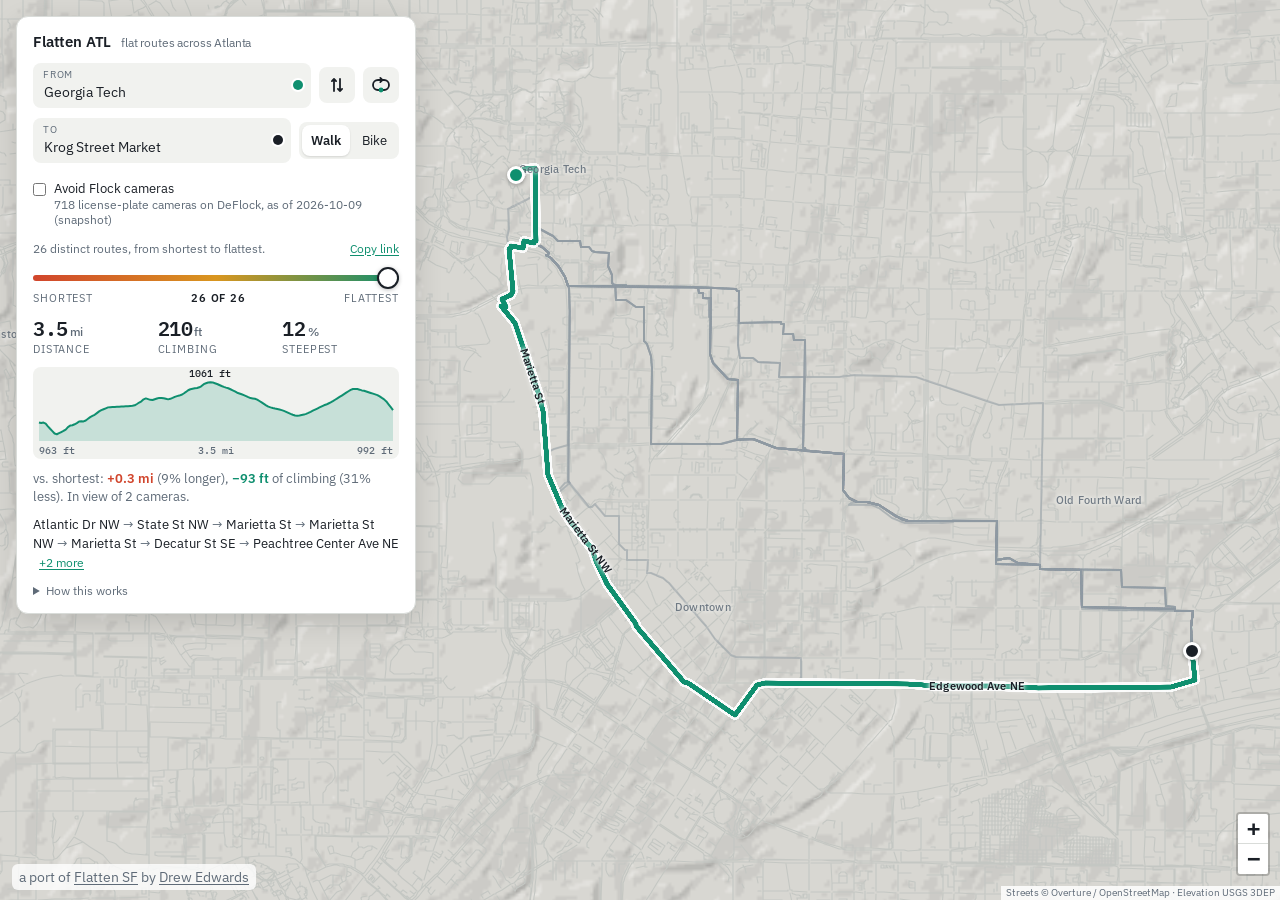
==== commit 19e6cf51: "Cameras are drawn only while avoiding, and only the unavoidable ones With the box off the map showed" ====
--- a/site/index.html
+++ b/site/index.html
@@ -125,6 +125,6 @@
 </section>
 <script src="leaflet-5a640ff863.js"></script>
 <script>window.DATA = {"manifest":{"arrays":{"node_lon":{"t":"i4","o":0,"n":95408},"node_lat":{"t":"i4","o":381632,"n":95408},"node_flags":{"t":"u1","o":763264,"n":95408},"node_elev":{"t":"i2","o":858672,"n":95408},"indptr":{"t":"i4","o":1049488,"n":95409},"geom_off":{"t":"i4","o":1431124,"n":116015},"arc_head":{"t":"i4","o":1895184,"n":205727},"arc_edge":{"t":"i4","o":2718092,"n":205727},"arc_len":{"t":"u2","o":3541000,"n":205727},"arc_gain":{"t":"u2","o":3952454,"n":205727},"arc_loss":{"t":"u2","o":4363908,"n":205727},"arc_maxgrade":{"t":"i2","o":4775362,"n":205727},"arc_meangrade":{"t":"u2","o":5186816,"n":205727},"arc_cls":{"t":"u1","o":5598270,"n":205727},"arc_flags":{"t":"u1","o":5803997,"n":205727},"arc_th3":{"t":"u2","o":6009724,"n":205727},"arc_th5":{"t":"u2","o":6421178,"n":205727},"arc_th8":{"t":"u2","o":6832632,"n":205727},"arc_th10":{"t":"u2","o":7244086,"n":205727},"arc_th15":{"t":"u2","o":7655540,"n":205727},"edge_name":{"t":"u2","o":8066994,"n":116014},"edge_cls":{"t":"u1","o":8299022,"n":116014},"edge_bucket":{"t":"u1","o":8415036,"n":116014},"edge_maxgrade":{"t":"u2","o":8531050,"n":116014},"edge_avggrade":{"t":"i2","o":8763078,"n":116014},"edge_len":{"t":"u2","o":8995106,"n":116014},"edge_gainkm":{"t":"u2","o":9227134,"n":116014},"edge_lowstress":{"t":"u1","o":9459162,"n":116014},"edge_stress":{"t":"u1","o":9575176,"n":116014},"addr_street":{"t":"u2","o":9691190,"n":142957},"addr_number":{"t":"u2","o":9977104,"n":142957},"addr_lon":{"t":"u2","o":10263018,"n":142957},"addr_lat":{"t":"u2","o":10548932,"n":142957}},"strings":{"geom":{"o":10834846,"b":1957115},"places":{"o":12791961,"b":884930},"addr_streets":{"o":13676891,"b":95852}},"bytes":13772743},"meta":{"n_nodes":95408,"n_arcs":205727,"n_edges":116014,"classes":["cycleway","footway","living_street","path","pedestrian","primary","residential","secondary","service","steps","tertiary","track","trunk","unclassified","unknown"],"names":["021","1070 Dill","10th Street Northeast","10th Street Northwest","1121 Allene","11th Street Northeast","11th Street Northwest","12th Street Northeast","12th Street Northwest","13th Street Northeast","13th Street Northwest","14th Place Northeast","14th Street Northeast","14th Street Northwest","14th st cycletrack","15th Street Northeast","15th Street Northwest","16th Street Northeast","16th Street Northwest","17 1/2 Street","17th Street Northeast","17th Street Northwest","18th Street Northwest","19th Street Northwest","1st Avenue","1st Avenue Northeast","1st Avenue Southeast","1st Avenue Southwest","1st Street Northeast","1st Street Northwest","1st Street Southwest","2082 Marietta Road","25th Street Northwest","26th Street Northwest","28th Street Northwest","2nd Avenue","2nd Avenue Northeast","2nd Avenue Southeast","2nd Street Northeast","2nd Street Northwest","3rd Avenue","3rd Avenue Northeast","3rd Avenue Southeast","3rd Avenue Southwest","3rd Street Northwest","3rd Street Southwest","4th Avenue","4th Avenue Northeast","4th Avenue Southeast","4th Street Northwest","4th Street Southwest","5th Avenue","5th Avenue Northeast","5th Street","5th Street Northwest","5th Street Southwest","6th Street Northwest","6th Street Southwest","7th Street Northeast","7th Street Northwest","7th Street Southwest","8th Street Northeast","8th Street Northwest","8th Street Southwest","9th Street Northeast","9th Street Northwest","AMB Drive Northwest","Aalto Main","Aaron Street Northwest","Abbey Drive","Abbey Place","Abbey Road Northeast","Abbey Street Northwest","Abbington Court","Abbot Lane Northwest","Abbott Court Southeast","Abbott Street Southwest","Abercrombie Place Northwest","Aberdeen Drive Northwest","Aberdeen Street Northeast","Abington Court","Abington Court Northwest","Abner Court Northwest","Abner Lane","Abner Place Northwest","Abner Terrace","Abner Terrace Northwest","Acacia Street Northwest","Access Route","Acorn Avenue Northeast","Active Oval","Ada Avenue Northwest","Adair Avenue Northeast","Adair Avenue Southeast","Adair Street Southwest","Adams Drive Northwest","Adams Drive Southwest","Adams Overlook Northwest","Adams Run Northwest","Adams Street","Adams Street Southwest","Adamson Street Southwest","Adamsville Drive Southwest","Addington Street Southwest","Addison Place Northwest","Adele Avenue Southwest","Adeline Avenue Northwest","Adelle Street Southeast","Adina Drive","Adina Drive Northeast","Adkins Road Northwest","Adolphus Street Northeast","Adore Court","Adrian Place Northwest","Aerial Way","Aeslin Drive Northwest","Agan Place Northeast","Agape Place","Agnes Jones Place Southwest","Aiken Street Southwest","Airline St Southeast","Airline Street Northeast","Airport Loop Road","Airway Road Northwest","Ajax Drive Northwest","Ajo Walk","Akridge Place Southwest","Akridge Street Northwest","Akron Drive Southeast","Alabama Street Southwest","Alan Drive Southwest","Alaska Avenue Northeast","Albany Drive Southwest","Albemarle Drive Northwest","Albemarle Lane","Albert Street Northwest","Alberta Drive Northeast","Alberta Terrace Northeast","Albion Avenue Northeast","Albright Way Southeast","Alco Street Northeast","Alden Avenue Northwest","Alden Green Trail","Alder Court Southeast","Alder Lane Southwest","Aleron Street Southeast","Alex Drive Southwest","Alex Way Southwest","Alexa Avenue Southeast","Alexander Avenue","Alexander Drive","Alexander Road Northeast","Alexander Street Northeast","Alexandria Drive Southwest","Alfred Road Northwest","Alice Street Southwest","Aline Drive Northwest","Alison Court Southwest","Allegheny Street Southwest","Allegro Drive Northwest","Allen Court Northwest","Allen Lane Southeast","Allen Road Northeast","Allen Temple Court Northwest","Allendale Drive","Allendale Drive Southeast","Allene Avenue Southwest","Allerton Court","Allison Drive Northeast","Alloway Place Southeast","Alma Street Northwest","Alma Street Southwest","Almeta Avenue Northeast","Almont Drive Southwest","Alpine Road Northeast","Alston Drive","Alston Drive Southeast","Alston Place Northeast","Alta Avenue Northeast","Alta Place Northwest","Altadena Place Southwest","Altaview Drive Southeast","Alton Road Northwest","Altoona Place Southwest","Alva Street Northeast","Alvarado Terrace Southwest","Alvin Drive Northwest","Alyson Court","Amal Drive","Amal Drive Southwest","Amber Place Northwest","Amber Road Northwest","Ambient Way","Amelia Avenue","Amherst Place Northwest","Amhurst Drive Northwest","Ami Street Southeast","Amsterdam Avenue Northeast","Anchor Terrace Southwest","Anderson Avenue Northwest","Anderson Avenue Southwest","Anderson Way Southwest","Andover Drive Northwest","Andrew Young International Boulevard","Andrew Young International Boulevard Northeast","Andrews Circle","Andrews Court Northwest","Andrews Drive Northwest","Andrews Street Northwest","Angel Falls Lane Southwest","Angelo Court Northeast","Angelo Drive Northeast","Angier Avenue Northeast","Angier Court Northeast","Angier Place Northeast","Angier Springs Road Northeast","Anita Place Northeast","Aniwaka Avenue Southwest","Anjaco Road Northwest","Anne Street Northwest","Anne Street Southeast","Annecy Drive","Annelaine Drive Southwest","Annie Street Northwest","Anniston Avenue Southeast","Anns Lane","Ansel Lane Northwest","Ansley Circle Northeast","Ansley Drive Northeast","Ansley Lane Northeast","Ansley Villa","Anthony Northwest Street","Antioch Drive Northeast","Antone Street Northwest","Antwerp Drive Southeast","Anwar Trail","Apache Trail Southwest","Apollo Drive Southwest","Arbor Avenue Southeast","Arbor Club Court Northeast","Arbor Gates Drive","Arbor Park Lane Southwest","Arbor Trace Northeast","Arc Way Northeast","Arcadia Circle Northwest","Arcadia Street Northeast","Archcrest Drive Southeast","Archer Street Southwest","Archer Way Northwest","Arcos Way","Ard Place Northwest","Arden Avenue Southwest","Arden Close Northwest","Arden Moor Northwest","Arden Oaks Court Northwest","Arden Road Northwest","Arden Way Northeast","Arden at Argonne Northwest","Ardley Road Southwest","Ardmore Circle Northwest","Ardmore Court Northwest","Ardmore Place Northwest","Ardmore Road Northwest","Ardwick Court","Argonne Avenue Northeast","Argonne Drive Northwest","Argonne Way Northeast","Argule Lane Northwest","Argus Circle Northwest","Argyle Drive Northwest","Arizona Avenue Northeast","Arkwright Circle","Arkwright Place Southeast","Arledge Lane Southwest","Arlene Way Northeast","Arlington Avenue Northeast","Arlington Avenue Southwest","Arlington Circle Northwest","Arlington Drive Northwest","Arlington Parkway Northeast","Arlington Place Northeast","Arlington School Drive Southwest","Armand Court Northeast","Armand Road Northeast","Armour Drive Northeast","Armour Place Northeast","Armstead Place Northwest","Armstrong Street Southeast","Arno Court Northwest","Arno Drive Northwest","Arnold Avenue Northeast","Arnold Street","Arnold Street Northeast","Arpege Way Northwest","Arrow Street","Arrow Street Southwest","Arrowood Drive","Art Walk Crosswalk Mural","Arthur Lane","Arthur Langford Junior Place Southwest","Arthur Street Southwest","Arts Center Way Northeast","Asbury Circle","Asbury Circle Northeast","Asbury Lane Southwest","Asbury Walk","Ashburton Avenue","Ashburton Avenue Southeast","Ashby Circle Northwest","Ashby Grove Southwest","Ashby Place Southwest","Ashby Terrace Northwest","Asheworth Court Northwest","Ashland Avenue Northeast","Ashland Drive Northeast","Ashley Avenue Northeast","Ashmel Court","Ashmel Place","Ashwood Avenue Southwest","Astaire Court Northwest","Asterwood Lane","Astor Avenue Southwest","Athas Street Southeast","Athens Avenue Southwest","Atlanta Avenue Southeast","Atlanta Avenue Southwest","Atlanta BeltLine Northwest Spur","Atlanta BeltLine Southside Trail","Atlanta Beltline Eastside Trail","Atlanta Beltline Northeast Trail","Atlanta Beltline Northside Trail","Atlanta Beltline Northwest Trail","Atlanta Beltline Southeast Trail","Atlanta Beltline Southside Trail","Atlanta Beltline Southwest Trail","Atlanta Beltline Westside Trail","Atlanta Industrial Drive Northwest","Atlanta Industrial Parkway Northwest","Atlanta Industrial Way Northwest","Atlanta Northwest Beltline Trail","Atlanta Student Movement Boulevard Southwest","Atlantic Drive","Atlantic Drive Northwest","Atlantis Avenue Northeast","Atwood Road Northeast","Atwood Street Southwest","Auburn Avenue Northeast","Auburn Pointe Drive Southeast","Auditorium Place Southeast","Audrey Place","Audubon Circle Southwest","Audubon Court","Augusta Avenue Southeast","Augusta Place Southeast","Aurora Avenue Northwest","Austell Way Northwest","Austin Avenue Northeast","Austin Court Southwest","Austin Road Southwest","Austin Woods Court Southwest","Austin Woods Drive Southwest","Autumn Lane Southwest","Avalon Place Northeast","Avalon Road Southwest","Avebury Drive","Avenida Street Southwest","Avenue Place","Avery Drive Northeast","Avery Road Southwest","Aviation Circle Northwest","Avon Avenue Southwest","Avondale Avenue Southeast","Avonwood Circle Southwest","Axis Circle","Ayr Place Southeast","Ayrshire Circle Northwest","Azalea Walk","Azalee Hester Wharton Way Northwest","Azalee Wharton Avenue Northwest","Azalia Street Southwest","Azlee Place Northwest","Backyard Way","Bader Avenue Southwest","Bagley Street Northeast","Bagwell Drive Southwest","Bailey Street Southeast","Bailey Street Southwest","Baker Circle Northwest","Baker Drive Southwest","Baker Highland Conn Northeast","Baker Ridge Drive Northwest","Baker Road Northwest","Baker Street Northeast","Baker Street Northwest","Baker Terrace Northwest","Bakers Ferry Road Northwest","Bakers Ferry Road Southwest","Baldwin Street Southwest","Baliwick Drive","Baltimore Place Northwest","Banberry Drive Southeast","Bank Of America Plaza Walkway","Bankhead Avenue Northwest","Bankhead Hi Rail Access","Banks Avenue Southwest","Banton Drive Northwest","Barbara Lane Northwest","Barclay Close","Barclay Place Northeast","Barfield Avenue Southwest","Barfield Run Northwest","Barge Road Southwest","Barksdale Drive Northeast","Barnes Street Northwest","Barnesdale Way Northeast","Barnett Drive Northwest","Barnett Street Northeast","Barone Place Northwest","Barrett Drive Northwest","Barrington Court Northwest","Barrington Trace Circle","Barron Court Northwest","Barrow Place Southwest","Barton Drive","Bartow Street Southwest","Bartram Street Southeast","Basil Way Southwest","Bass Street Southeast","Bass Street Southwest","Bassett Hall Place Northwest","Bateman Drive Southeast","Bates Avenue Northeast","Bates Avenue Southeast","Battery Place Northeast","Battle Creek Way Northwest","Battle Overlook Northwest","Battlefield Avenue Southeast","Battleview Drive Northwest","Baxter Road Southwest","Bay Line Lane","Bayberry Drive Southwest","Baylor Street Northwest","Bayrose Circle","Baywood Drive Southeast","Beach Way Southwest","Beaconfield Court","Beardon Circle Southeast","Beatie Avenue Southwest","Beatty Wildflower Trail","Beaty Place","Beaty Place Northeast","Beaupree Street Southwest","Beaver Falls Place Southwest","Beaverbrook Drive Northwest","Beck Street Northwest","Becker Place Northwest","Beckham Place Northeast","Beckwith Street Southwest","Bedford Street Northwest","Beech Haven Road Northeast","Beech Valley Road Northeast","Beech Valley Way Northeast","Beechcrest Road","Beecher Circle Southwest","Beecher Court Southwest","Beecher Road Southwest","Beecher Street Southwest","Beechview Drive Southeast","Beechwood Avenue Southwest","Beechwood Boulevard Southwest","Beechwood Drive Northwest","Beechwood Hills Court Northwest","Beeler Drive Southwest","Beeline Boulevard","Belfast Street Southwest","Belfort Road Southeast","Belfour Lane","Belgarde Place Southeast","Belgrade Avenue Northeast","Belhaven Lane Southeast","Bell Street Northeast","Bell Street Southeast","Bellaire Drive Northeast","Bellemeade Avenue Northwest","Bellevue Drive Northeast","Bellingrath Avenue Northwest","Bellview Avenue Northwest","Belmont Avenue Southwest","Belmonte Circle Southwest","Belmonte Court Southwest","Belmonte Drive Southwest","Belt Loop Southeast","Beltline Access Line","Beltline access","Belvedere Avenue Southwest","Belvedere Drive Northwest","Ben Hill Court Southwest","Ben Hill Road","Bender Street Southwest","Benjamin Court Southwest","Benjamin E Mays Drive Southwest","Benjamin Weldon Beckers Drive Southeast","Bennett Street Northwest","Benniger Trace Southwest","Benning Place Northeast","Benson Street","Bent Creek Way Southwest","Benteen Avenue Southeast","Benteen Park Drive Southeast","Benteen Way Southeast","Benton Place Northwest","Beracah Trail Southwest","Beracah Walk Southwest","Berckele Street Southwest","Berean Avenue Southeast","Berkeley Avenue Northwest","Berkshire Road Northeast","Bernard Road Northwest","Bernard Street Northwest","Berne Street Southeast","Bernice Street","Bernice Street Southeast","Bernice Street Southwest","Bernina Avenue Northeast","Bert Lane Southeast","Berwick Avenue Northeast","Beryl Street Southwest","Besto Drive Northwest","Bethany Forest Drive Southwest","Bethel Drive Northwest","Betsy Avenue Southwest","Betty Ann Court","Beutell Street Northwest","Beverly Lane Northeast","Beverly Place Northwest","Beverly Road Northeast","Bibb Street Northwest","Bibbs Circle Northwest","Bicknell Street Southwest","Biggers Street Southeast","Biglin Street Southwest","Bike/Hike Trail","Bill Kennedy Way","Bill Lucas Drive Southeast","Bill Lucas Drive Southwest","Billings Avenue Southeast","Bills Circle Southwest","Biltmore Drive Northeast","Biltmore Place Northwest","Binary Bridge","Binder Place Northeast","Bio Bridge","Birch Street Southwest","Birchwood Drive Northeast","Bird Street Southeast","Birdie Lane Southwest","Bisbee Avenue Southeast","Biscayne Drive Northwest","Bishop Street Northwest","Bishop Way Northeast","Bismark Road Northeast","Bitsy Grant Connector Trail","Bitsy Grant Tennis Center","Bixby Byway Drive Southeast","Bixby Street Southeast","Bixby Terrace Southeast","Black Forest Trail Southwest","Black Oak Drive Southeast","Blackland Court Northwest","Blackland Drive Northwest","Blackland Road Northwest","Blair Villa Drive Southeast","Blairwood Court Southwest","Blake Avenue Southeast","Blakely Drive Northeast","Blanche Street Northwest","Blanton Avenue Southwest","Blanton Road Northwest","Blashfield Street Southeast","Blayton Circle Northwest","Blayton Lane Southeast","Blossom Street Southwest","Blue Ridge Avenue Northeast","Bluefield Drive Southwest","Bluff Street Southwest","Blyss Avenue Northwest","Bob Callan Trail","Bob White Drive Southwest","Bobby Brown Parkway","Bobby Dodd Way Northwest","Bobolink Circle Southwest","Bohler Court Northwest","Bohler Lane","Bohler Lane Northwest","Bohler Mews","Bohler Pointe","Bohler Road Northwest","Boise Trail Southwest","Bolfair Drive Northwest","Bolling Road Northeast","Bolling Way Northeast","Bollingbrook Drive Southwest","Bolton Drive Northwest","Bolton Parkway Northwest","Bolton Place Northwest","Bolton Road","Bolton Road Northwest","Bonair Street Southwest","Bonaventure Avenue Northeast","Bond Drive Southwest","Bonn Street Southeast","Bonneville Terrace Northwest","Bonnie Brae Avenue Southwest","Bonnie Lane Northeast","Bonnie Lane Southeast","Bonniview Street Southwest","Bonnybrook Drive Southwest","Bonnybrook Way","Bonnybrook Way Southwest","Bonview Lane Northeast","Booker Avenue Southwest","Booker Street Northwest","Booker Street Southwest","Booker Washington Drive Northwest","Booth Avenue Northwest","Booth Street Northwest","Boss Street Northwest","Boulder Park Drive Southwest","Boulder Park Lane","Bouldercrest Drive Southeast","Bouldercrest Road Southeast","Boulevard Drive Northeast","Boulevard Granada Southwest","Boulevard Lorraine Southwest","Boulevard Northeast","Boulevard Place Northeast","Boulevard Southeast","Bowen Avenue Southeast","Bowen Circle Southwest","Bowen Court","Bowen Place Northwest","Bowen Street Northwest","Boyd Avenue Northwest","Boyd Trace Lane","Boykin Street Southwest","Boynton Avenue Southeast","Bradberry Street Southwest","Braddock Street Southwest","Bradley Avenue Southeast","Bradley Street Northeast","Bradley Street Southeast","Brady Avenue Northwest","Braeburn Circle Southeast","Braeburn Drive Southeast","Braemar Avenue Southwest","Bramante Circle Southwest","Branch Avenue Northeast","Branch Drive Southwest","Branchwood Drive","Brandon Park Place Northwest","Brandsford Court Northwest","Brandsford Lane Northwest","Brandsford Street Northwest","Brandywine Street Southwest","Brandywine Townhouses","Branham Street Northeast","Brannen Road Southeast","Brantley Place Northwest","Brantley Street","Brantley Street Northeast","Brantley Street Northwest","Brantley Walk Lane Northwest","Brasfield Square","Bratton Street Northwest","Braxton Road Southwest","Brees Court Northwest","Breezy Circle Southeast","Breezy Street Southeast","Breezy Way Southeast","Brennan Lane Southwest","Brentwood Drive Northeast","Brentwood Terrace Northeast","Bresford Avenue","Breuer Mews","Brevard Avenue Southwest","Brewer Boulevard Southwest","Brewer Drive Southwest","Brewster Street Southwest","Briar Glen Lane Southwest","Briar Ridge Way Southwest","Briar Trail Court Southwest","Briarcliff Court Northeast","Briarcliff Place Northeast","Briarcliff Road Northeast","Briarcliff Terrace Northeast","Briarpark Court","Briarwood Drive Northeast","Brickton Drive","Brickworks Circle","Bridal Path Northeast","Bridgeport Drive Northwest","Bridges Avenue","Bridges Avenue Southwest","Bridgewater Street Southwest","Brighton Boulevard","Brighton Road Northeast","Brightwood Lane Southwest","Brittain Drive Northwest","Brittany Court Northeast","Brittany Walk","Brittany Way Northeast","Brk Terrace Northwest","Broad Street Northwest","Broad Street Southwest","Broadland Court Northwest","Broadland Road Northwest","Broadview Lane Northeast","Broadview Place Northeast","Broadview Terrace Northeast","Broadwell Street Southwest","Bromack Drive Southeast","Bronx Street Northwest","Brook Avenue Northwest","Brook Hollow Road Northwest","Brook Way Southwest","Brookdale Drive","Brookdale Drive Northwest","Brookdale Drive Southwest","Brookhaven Hideaway Court Northeast","Brookhaven Lane","Brookhaven Lane Northeast","Brookhaven Manor Crossing","Brookhaven Place","Brookhaven Springs Court Northeast","Brookhaven Springs Drive Northeast","Brookline Street Southwest","Brooklyn Avenue Northwest","Brookridge Drive Northeast","Brooks Avenue Northeast","Brooks Avenue Southwest","Brooks Drive Northwest","Brooks Drive Southwest","Brooks Terrace Southeast","Brookview Drive Northwest","Brookview Lane Northwest","Brookwood Drive Northeast","Brookwood Place","Brookwood Valley Circle Northeast","Brotherton Street Southwest","Brotherton Transportation Mall Southwest","Brown Avenue Southeast","Brown Place Southeast","Brown Street Northwest","Brown Street Southwest","Browning Street Southwest","Brownlee Place Southwest","Brownlee Road Northwest","Brownlee Road Southwest","Brownlee Villa Apartments","Browns Mill Road","Browns Mill Road Southeast","Brownstone Lane Southeast","Brownstones Circle Northeast","Browntown Road Northwest","Brownwood Avenue Southeast","Broyles Street Southeast","Bruce Circle Southeast","Brunswick Avenue Southeast","Bryan Place","Bryan Street Southeast","Bryn Mawr Circle Northwest","Bryn Mawr Lane Northwest","Bryson Drive Northwest","Bryson square At City park","Buchanan Lane Southeast","Buchanan Street Northwest","Buckeye Street Southwest","Buckhead Avenue Northeast","Buckhead Court","Buckhead Forest Mews","Buckhead Lane","Buckhead Trace Northeast","Buckhead Way Northeast","Buckingham Circle Northwest","Buckley Way","Buena Vista Avenue Southwest","Buff Drive Northeast","Buford Highway","Bull Street","Bunberry Court Southwest","Bungalow Lane","Bunker Hill Drive Southwest","Burbank Drive Northwest","Burbank Drive Southwest","Burchill Street","Burden Street Northwest","Burgess Street Southeast","Burgundy Terrace Southeast","Burke Road Northeast","Burke Shire Place","Burlington Road Northeast","Burning Tree Drive","Burns Drive Southwest","Burns Street Southeast","Burnside Drive Northwest","Burnside Place Northwest","Burnside Road Northwest","Burnt Hickory Drive Southwest","Burre Lane Southwest","Burroughs Avenue Southeast","Burroughs Street Southeast","Burrow Drive Northwest","Burton Drive Northeast","Burton Road Northwest","Burton Street Southeast","Burton Trace Southwest","Burtz Street Northwest","Bush Street Northwest","Butler Lane","Butler Way Northwest","Butler's Lane","Butner Road","Byewood Lane Southwest","Byrere Terrace Southwest","Byron Drive Southwest","Cady Way","Cahaba Drive Southwest","Cahoon Street Southwest","Cain Street Northeast","Cains Hill Place Northwest","Cairo Street Northwest","Calhoun Street Northwest","Calhoun Terrace Southwest","Callahan Street Northwest","Callan Circle Northeast","Callaway Court","Calloway Drive Northwest","Calvert Lane Northeast","Calverton Lane Southwest","Calvin Court","Calypso Circle","Cambria Avenue Northwest","Cambria Road","Cambridge Drive Southwest","Camden Court","Camden Park Court Northeast","Camden Road Northeast","Camellia Lane Northeast","Cameron Madison Alexander Boulevard Northwest","Cameron Street Southeast","Camfield Court Southwest","Camilla Street Southwest","Camp Creek Parkway","Camp Ground Road Southwest","Campbell Street Southeast","Campbell Way","Campbellton Place Southwest","Campbellton Road","Campbellton Road Southwest","Camrose Way Northwest","Candlelight Lane Southwest","Candler Drive","Candler Park Drive Northeast","Candler Point Drive","Candler Road","Candler Road Northeast","Candler Road Southeast","Candler Street Northeast","Cannon Street","Canova Street Southwest","Cant Street Southwest","Canter Road Northeast","Canterbury Lane Northeast","Canterbury Road Northeast","Canterbury Trail","Cantey Place Northwest","Cantrell Road Northeast","Cape Street Southwest","Capital City Lane Northeast","Capitol Avenue Southeast","Capitol Avenue Southwest","Capitol Place Southwest","Capitol Square Southwest","Capitol View Avenue Northwest","Cardinal Drive","Cardinal Way Southwest","Cardo Drive Northwest","Cardova Drive Northeast","Carey Drive Southeast","Careygate Drive Northwest","Carlisle Street Northwest","Carlisle Way","Carlton Court Northwest","Carlton Drive Northeast","Carlton Ridge Northeast","Carlyle Lake","Carlyle Park Drive Northeast","Carmain Drive Northeast","Carmel Avenue Northeast","Carmia Way","Carmon on Wesley Northwest","Carnegie","Carnegie Way Northwest","Carnes Place Southwest","Carol Lane Northeast","Carol Lane Northwest","Caroline Street Northeast","Carolyn Street Northwest","Carolyn Street Southwest","Caron Circle Northwest","Carondelett Cove Southwest","Carousel Drive Southwest","Carpool A","Carpool B","Carr Circle","Carr Circle Northwest","Carr Street Northwest","Carriage Gate Trail","Carriage Way Northwest","Carrington Park","Carroll Avenue Southwest","Carroll Drive Northwest","Carroll Street Southeast","Carson Lane","Carson Pass Southwest","Carter Avenue Southeast","Carter Circle","Carter Drive Northeast","Carter Street Northwest","Carter Way Southeast","Carver Circle Northwest","Carver Drive Northwest","Cascade Avenue Southwest","Cascade Circle Southwest","Cascade Court","Cascade Falls Drive Southwest","Cascade Knolls Drive Southwest","Cascade Parc Boulevard Southwest","Cascade Park Boulevard Southwest","Cascade Park Drive Southwest","Cascade Parkway Southwest","Cascade Place Southwest","Cascade Point","Cascade Road","Cascade Terrace Southwest","Casplan Court Southwest","Casplan Street","Casplan Street Southwest","Cassanova Street Southeast","Casson Street Northeast","Castellan Drive","Castle Falls Drive Northeast","Castle Keep Way","Castleberry Hill Walk Southwest","Castleberry Station Drive Southwest","Castleberry Street Southwest","Castlegate Drive Northwest","Castlewood Drive Northwest","Castlewood Street","Catherine Street Southwest","Cativo Dr Connector Trail","Cativo Drive Southwest","Cato Street Northwest","Cavanaugh Avenue Southeast","Cave Road Northwest","Cecile Avenue Southeast","Cecilia Drive Southeast","Cedar Avenue","Cedar Avenue Northwest","Cedar Chase Circle Northeast","Cedar Chase Drive Northeast","Cedar Chase Lane Northeast","Cedar Island Drive Southwest","Celebration Court","Celebration Drive Southwest","Celeste Lane","Cemetery Street Southeast","Centennial Lane Northwest","Centennial Olympic Park Drive Northwest","Centennial Olympic Park Drive Southwest","Centennial Trail Northwest","Centennial Way","Centennial Way Northwest","Centennial way","Center Hill Avenue Northwest","Center Northwest Street","Center Pointe Circle","Center Street","Center Street Northwest","Centra Villa Drive Southwest","Central Avenue","Central Park Place Northeast","Centre Parkway","Cerro Street Southwest","Chadwick Road Southwest","Chalmers Drive Northwest","Chamberlain Street Southeast","Chambers Avenue","Champa Avenue Northwest","Channing Drive Northwest","Channing Place Northwest","Chantilly Drive Northeast","Chapel Street Southwest","Chappell Road Northwest","Chappell Road Southwest","Charles Allen Drive Northeast","Charles Bank Avenue","Charles Place Northwest","Charleston Avenue Southeast","Charleston Pointe Southeast","Charline Avenue Northeast","Charlotte Place Northwest","Charlton Place Southwest","Charter Oak Drive Southwest","Chastain Commons Northeast","Chastain Drive Northeast","Chastain Memorial Parkway","Chastain Park Avenue Northwest","Chastain Park Court","Chastain Park Court Northeast","Chastain Park Drive","Chastain Park PATH Trail","Chastain Street Southeast","Chateau Court Northwest","Chateau Drive Northwest","Chateaugay Lane Northeast","Chatham Avenue Southwest","Chatham Hill Northwest","Chatham Road Northwest","Chatham Way Northwest","Chatsworth Place Northwest","Chattahoochee Avenue Northwest","Chattahoochee Circle Northwest","Chattahoochee River Trail","Chattahoochee Row Extension","Chattahoochee Row Northwest","Chaucer Drive Southwest","Chaumont Square Northwest","Cheatham Drive","Chelsea Circle Northwest","Chelsea Court","Chelsey Lane Northeast","Chenault Place Northwest","Cherokee Avenue Southeast","Cherokee Place Southeast","Cherokee Road Northwest","Cherokee Trail Southwest","Cherry Blossom Drive Southwest","Cherry Blossom Lane","Cherry Laurel Lane Southwest","Cherry Street Northwest","Cheshire Bridge Road","Cheshire Farm Trail","Chester Alley Southeast","Chester Avenue Southeast","Chestnut Circle","Chestnut Place Northwest","Chevelle Lane","Chevington Court","Cheviot Glen","Chicago Avenue Northwest","Chicamauga Avenue Northwest","Chicamauga Avenue Southwest","Chicamauga Place Southwest","Chickadee Court Southwest","Chief Matthews Road","Childress Drive Southwest","Childs Drive Northwest","Chilton Drive Northwest","Chinaberry Way Southwest","Chinkapin Circle","Chipley Street Northeast","Chivers Street Northwest","Christina Street Northwest","Christman Street Southwest","Christophers Walk Northwest","Church Street Northwest","Citadel Drive Northeast","City Heights Drive Northeast","City Line Avenue Northeast","City Park Drive Southeast","City Scape Plaza Northeast","City View Court Northeast","Claire Drive Northeast","Claire Drive Southeast","Claire Drive Southwest","Clairmont Circle","Clairmont Lake","Clairmont Road","Claremont Street Northwest","Clarendale Drive Northwest","Claridge Trace Southwest","Clarissa Drive Northwest","Clark Howard Lane Southwest","Clark Place Northwest","Clark Street Northwest","Claude Street Northwest","Claudel Court Southwest","Clay Street Northeast","Clay Street Southeast","Clearbrook Drive Southwest","Clearvue Terrace Southwest","Clearwater Road Southwest","Cleburne Avenue Northeast","Cleburne Terrace Northeast","Clement Drive Southwest","Clement Way Southwest","Clemont Drive Northeast","Clermont Avenue","Cleveland Avenue Southeast","Cleveland Avenue Southwest","Cleveland Circle Southwest","Cleveland Street Southeast","Clifford Avenue Northeast","Clifton Heights Lane Northeast","Clifton Road","Clifton Road Northeast","Clifton Road Southeast","Clifton Street Northeast","Clifton Street Southeast","Clifton Terrace Northeast","Clifton Way Northeast","Clifton Way Southeast","Climax Street Southeast","Clinton Place Southwest","Closed Lake Avenue","Cloudland Drive Northwest","Clover Street Southwest","Cloverdale Drive Southeast","Clovis Court Northwest","Club Circle Northeast","Club Commons Circle Northeast","Club Drive Northeast","Club Place Northeast","Club Place Southeast","Club Station Drive Northeast","Club Terrace Northeast","Club Valley Drive Northeast","Coal Place","Cobalt Drive Northwest","Cobb Parkway South","Cobb Street Southwest","Cobblestone Drive Northeast","Coca-Cola Place Southeast","Cochise Drive Southeast","Cochran Drive Northwest","Codel Street Southwest","Cofield Drive","Coggins Drive Southeast","Cohen Street Southwest","Colby Court Southeast","Colebrook Street Northeast","Coleman Street Southwest","Colgan Court","Colland Drive Northwest","College Avenue Northeast","Collier Commons Northwest","Collier Commons Way","Collier Court Northwest","Collier Drive Northwest","Collier Lane Northwest","Collier Place Northwest","Collier Ridge Drive Northwest","Collier Road Northwest","Collins Avenue","Collins Drive Northwest","Collins Ridge Drive Northwest","Collins Road Northwest","Collins Street Southeast","Collum Street Northwest","Colmer Avenue Southeast","Cologne Drive Southeast","Colonial Homes Drive Northwest","Color Circle","Colorado Avenue","Colorado Trail Southwest","Colquitt Avenue Northeast","Colquitt Street Southwest","Commerce Circle Southwest","Commerce Drive Northwest","Commerce Way Southeast","Commercial Avenue Northwest","Commodore Drive Northwest","Common Area Drive","Commons Place Northwest","Commonwealth Avenue","Compton Drive","Compton Drive Southeast","Concrete Alley","Cone Street Northwest","Conifer Circle Northeast","Conifer Park Lane","Conley Road Southeast","Connally Avenue Southwest","Connally Court","Connally Drive","Connally Drive Southwest","Connally Street Southeast","Connecticut Avenue Northeast","Connell Avenue Southwest","Conrad Avenue Southeast","Constellation Overlook Southwest","Constitution Road Southeast","Construction Entrance","Continental Colony Parkway Southwest","Converse Drive Northeast","Conway Forest Drive Northwest","Conway Glen Drive Northwest","Conway Place Northwest","Conway Place Southeast","Conway Pointe Drive Northwest","Conway Valley Court Northwest","Conway Valley Road Northwest","Cooledge Avenue Northeast","Cooper Street Southwest","Copeland Avenue Southwest","Cordoba Square Northwest","Cordova Street Southwest","Cordy Place Southwest","Coretta Bend Northwest","Coretta Scott View","Corey Center","Corina Lane","Corley Street Northeast","Cormac Street","Cornelia Street Southeast","Cornell Boulevard Southwest","Cornell Road Northeast","Coronado Drive Northwest","Coronet Way Northwest","Corvair Drive Southeast","Cosmopolitan Drive","Cosmopolitan Drive Northeast","Cottage Grove Avenue Southeast","Cottage Lane Northwest","Cottesford Drive","Country Club Drive Southwest","Country Club Lane Southwest","County Line Road Southwest","Courtenay Court Northeast","Courtenay Drive Northeast","Courtland Street Northeast","Courtland Street One-Way Protected Bike Lane","Courtland Street Southeast","Cove Crossing Southwest","Cove Trail Southwest","Cox Avenue Southwest","Cox Drive Southwest","Cozy Circle Southeast","Cozy Court Southeast","Craftsman Road","Crane Road Northeast","Cranford Drive","Crawford Place Northwest","Creek Valley Court Southwest","Creek View Terrace Northwest","Creek Walk Connector Multi-use Path","Creek Wood Close Northeast","Creekside Circle Northwest","Creekside Drive Northwest","Creekview Lane Northwest","Creighton Road Southwest","Crescendo Drive Northwest","Crescent Avenue Northeast","Crest Circle","Crest Ridge Drive","Cresthill Avenue Northeast","Crestmont Lane Southwest","Crestridge Drive Northeast","Crestview Avenue","Crestwell Circle","Crestwicke Pointe Northeast","Crestwicke Trace Northeast","Crestwood Drive Southeast","Crew Street Southwest","Crk Terrace Northwest","Croecus Avenue Northwest","Croft Place Northwest","Crogman Street Southeast","Crosby Drive Northwest","Cross Creek Parkway Northwest","Cross Road Southeast","Cross Street Northwest","Crown Road Southeast","Crumley Street Southeast","Crumley Street Southwest","Culberson Street Southwest","Culpepper Street Northwest","Cumberland Circle Northeast","Cumberland Place Northeast","Cumberland Road Northeast","Cumming Drive Southwest","Cummings Drive Southwest","Cummings Street Southeast","Cunningham Place Southwest","Curran Street Northwest","Currier Street Northeast","Cushenberry Lane Northwest","Cushman Circle Southwest","Custer Avenue Southeast","Custer Way","Cypress Lane Southwest","Cypress Street Northeast","Dahlgren Lane","Dahlgren Street Southeast","Dahlia Avenue Northwest","Dale Creek Drive Northwest","Dale Drive Northeast","Dale Drive Southeast","Dale Lane Southwest","Daleview Drive Southeast","Daleview Way","Dallas Street Northeast","Dalmer Road Northeast","Dalney Street Northwest","Dalon Road Northeast","Dalton Street Southeast","Dalvigney Street Northwest","Dameron Circle Southwest","Dancing Fox Road","Danforth Road Southwest","Daniel Avenue Northeast","Daniel Avenue Southeast","Daniel Road Southwest","Daniel Street Southeast","Danner Street Southeast","Dannon View Southwest","Danube Road Northeast","Dargan Place Southwest","Darlington Circle Northeast","Darlington Commons Court","Darlington Commons Court Northeast","Darlington Road Northeast","Darrah Court Southwest","Darrah Drive Southwest","Darrah Way Southwest","Dartmouth Drive Southwest","David Drive","Davidson Avenue Northeast","Davis Circle Northwest","Davis Place Northwest","Davis Street Northwest","Dawn View Lane Northwest","Daws Avenue Southeast","Dawson Lane","De Arc Place Northwest","De Leon Street Northeast","DeKalb Avenue","DeKalb Avenue Northeast","DeKalb Place Northeast","Dean Drive Northwest","Dean Overlook Northwest","Dearborn Street Southeast","Dearwood Drive Southwest","Deauville Court Northwest","Decatur Street Southeast","Deckner Avenue Southwest","Deerborne Court Southwest","Deering Road Northwest","Deerwood Drive Southwest","Deerwood Lane Southwest","Defoor Avenue Northwest","Defoor Circle Northwest","Defoor Court Northwest","Defoor Hills Road Northwest","Defoor Landing Northwest","Defoor Place Northwest","Defoor Village Court","Defoor Village Court Northwest","Defoors Court","Defoors Court Northwest","Defoors Ferry Road Northwest","Defoors Mill Court Northwest","Defoors Mill Drive Northwest","Defoors Mill Northwest","Defoors Mill Way","Defoors Place","Defoors Walk","Defoors Walk Northwest","Degress Avenue Northeast","Dekalb Avenue Northeast","Dekalb Drive","Delano Drive Northeast","Delaware Avenue Northeast","Delaware Avenue Southeast","Delbridge Street Northwest","Delevan Street Southwest","Della Reynolds Street Southwest","Dellwood Drive Northwest","Delmar Avenue Southeast","Delmar Court Southeast","Delmar Lane Northwest","Delmont Drive Northeast","Delmoor Court Northwest","Delmoor Drive Northwest","Delowe Drive","Delowe Drive Southwest","Delowe Place Southwest","Delowe Stanton Access Road","Delphine Drive","Delray Drive Northwest","Delta Boulevard","Delta Place Northeast","Delta Way Southeast","Demorest Avenue Northeast","Denville Trace","Derby Drive Southwest","Derry Avenue Southwest","Deshler Street Southwest","Desmond Drive","Desoto Avenue Southwest","Desoto Falls Court Southwest","Desoto Street Northwest","Detroit Avenue Northwest","Detroit Court Northwest","Devin Place Northeast","Devon Drive","Devonshire Place Northwest","Dewald Alley","Dewberry Lane","Dewey Street Southwest","Diana Drive Southwest","Dickerson Drive","Dickey Drive","Dickson Place Northeast","Dietz Avenue","Dietz Avenue Southwest","Dilbeck Place Northeast","Dill Ave Southwest","Dill Avenue Southwest","Dillon Street","Dimmock Street Southwest","District Avenue Northwest","Division Place Southwest","Division Street Northwest","Dixie Avenue Northeast","Dixie Hills Circle Northwest","Dixie Mill Lane","Dixie Street Southeast","Doane Street Southwest","Dobbs Circle Northwest","Doctor Thomas Winston Cole Junior Way Southwest","Dodd Avenue Southwest","Dodson Drive","Dodson Drive Southwest","Dodson Terrace Southwest","Dogwood Court Southwest","Dogwood Drive","Dogwood Drive Northwest","Dollar Mill Court Southwest","Dollar Mill Road Southwest","Dollar Mill Way Southwest","Dolphin Drive Southwest","Donald Lee Hollowell Parkway Northwest","Doncaster Drive Northeast","Donna Smith Street Northwest","Donnalee Street Southeast","Donnebrook Lane Southeast","Donnelly Avenue Southwest","Donzi Lane Southeast","Dooley Drive","Dora Street Southwest","Doral Court Southwest","Doral Drive Southwest","Doral Park Drive Southeast","Dorchester Drive Northwest","Dorothy Street Southeast","Dorr Avenue Southeast","Dorsey Road","Dorsey Street Southwest","Doster Street Southwest","Douglas Street Southeast","Douglas Street Southwest","Dover Boulevard Southwest","Dover Court Southwest","Dover Road Northwest","Dovers Alley Southwest","Dowman Drive","Downs Drive Southwest","Downwood Circle Northwest","Doyle Street Southeast","Draycott Place","Drew Drive","Drewry Street Northeast","Driggs Drive Northwest","Druid Circle Northeast","Druid Place Northeast","Druid Walk","Drummond Street Southwest","Dryden Lane","Dudley Court Northwest","Dudley Lane Northwest","Duffield Drive Northwest","Dumbarton Court Northwest","Dumbarton Road Northwest","Dunbar Street Southwest","Duncan Drive Northwest","Dunfrane Drive Southeast","Dunlop Way","Dunning Street Southeast","Dunseath Avenue Northwest","Dunwoody Street Northeast","Dunwoody Trail Northeast","Dupont Avenue Northwest","Dupont Avenue Southeast","Dupont Commons Circle Northwest","Dupont Commons Drive Northwest","Dupont Commons Lane","Dupont Park Northwest","Dupont Place Southeast","Dupont View Northwest","Dupree Street Northwest","Durand Drive Northeast","Durango Road Southwest","Durant Place Northeast","Dutch Valley Place Northeast","Dutch Valley Road Northeast","Eagle Row","Eames Green Northwest","Earle Street Northwest","Early Street Northwest","Earnest Street Northwest","Eason Street Northwest","East Andrews Drive Northwest","East Avenue Northeast","East Avenue Northwest","East Beechwood Drive Northwest","East Brookhaven Drive Northeast","East Cedar Lane Southwest","East Cleveland Avenue","East Club Drive Northeast","East Club Lane Northeast","East Conway Drive Northwest","East Court Drive Southwest","East District Avenue","East Drive Northeast","East Handy Drive Northwest","East Kildare Avenue Northwest","East Lake Boulevard","East Lake Drive","East Lake Drive Northeast","East Lake Drive Southeast","East Lake Road Northeast","East Lake Terrace Southeast","East Morningside Drive Northeast","East Ontario Avenue Southwest","East Paces Court Northeast","East Paces Ferry Road Northeast","East Palisades","East Palisades- Whitewater Creek","East Park Lane Northeast","East Parkwood Road","East Pelham Road Northeast","East Pharr Road","East Pharr Road Northeast","East Pine Valley Road Northwest","East Powderhorn Road Northeast","East Rhinehill Road Southeast","East Rock Springs Road Northeast","East Roxboro Road Northeast","East Shadowlawn Avenue Northeast","East Side Avenue Southeast","East Simon Terrace Northwest","East Sussex Road Northeast","East Tupelo Street Southeast","East Wesley Road","East Wood Valley Road Northwest","East Woodberry Avenue","Eastbrook Terrace","Eastgate Court","Eastland Road Southeast","Eastport Terrace Southeast","Eastridge Road Southwest","Eastside Path","Eastwood Avenue Southeast","Eastwood Drive","Echo Street Northwest","Echota Drive Northwest","Eden Avenue Southeast","Edgebrook Lane Southwest","Edgefield Drive Southwest","Edgehill Avenue Northwest","Edgehill Manor","Edgemore Drive Southeast","Edgewater Drive Southwest","Edgewood Avenue Northeast","Edie Avenue Southeast","Edinboro Road Northwest","Edinburgh Terrace Northeast","Edison Avenue Northeast","Edison Garden","Edmund Court","Edmund Park Drive","Edward Street Northwest","Edwards Drive Northwest","Edwards Street Northwest","Edwin Place Northwest","Edwin Street Northwest","Edwina Lane Southwest","Eggleston Street Southwest","Eighth Street","Eisenhower Circle Southeast","Eisenhower Court Southeast","Eisenhower Road Southeast","El Paso Road Southwest","Elaine Avenue Northwest","Elbert Street Southwest","Elbridge Drive Northwest","Eldwick Drive Southwest","Eleanor Court Northwest","Eleanor Street Southeast","Eleanor Terrace Northwest","Electric Avenue","Electric Avenue Northwest","Elinor Place Northwest","Elixir Avenue Southwest","Elizabeth Ann Lane Northeast","Elizabeth Avenue Southwest","Elizabeth Court Northeast","Elizabeth Street Northeast","Elkins Street","Elkmont Drive Northeast","Elleby Road Southeast","Ellen Street Northwest","Ellendale Lane Northwest","Ellington Street","Elliott Circle Northeast","Elliott Street","Elliott Street Northwest","Elliott Street Southwest","Ellis Circle","Ellis Street Northeast","Ellis Street Northwest","Ellsworth Drive Northwest","Ellsworth Industrial Boulevard Northwest","Ellsworth Industrial Drive Northwest","Ellwood Drive Northeast","Elm Street Northwest","Elm Street Southwest","Elmco Road","Elmira Place Northeast","Elmtree Drive Southwest","Elmwood Drive Northeast","Elmwood Road Northwest","Eloise Court Southeast","Eloise Street Southeast","Eloise Way","Elvan Avenue","Elvan Circle","Elvira Street Southeast","Elysian Drive","Elysian Park","Elysian Way Northwest","Embassy Court Northeast","Ember Lane Northwest","Embry Way Southeast","Emerald Avenue Southwest","Emerald Court Southwest","Emerson Avenue Southeast","Emerson Street Southeast","Emery Place Northeast","Emery Street Northwest","Emily Place Northwest","Emma Lane Northeast","Emory Circle Northeast","Emory Drive Northeast","Emory PATH","Emory Point Drive","Emory Road Northeast","Empire Boulevard Southwest","Empire Way Southwest","Encore Lane Southeast","Endhaven Way","Engle Road Northwest","Englewood Avenue Southeast","English Avenue Northwest","English Circle Southwest","English Drive Southwest","English Street Northwest","Enoch Drive","Enon Court","Enon Road","Enota Place Southwest","Ensley Street Northeast","Entrance Road","Entrance to Lenox Park","Eppington Drive Northwest","Epworth Street Southwest","Equitable Place Northeast","Eric Street Southeast","Erica Way","Ericson Street Southeast","Erin Avenue Southwest","Esha Court","Espen Lane Southeast","Esplanade Cricle","Essex Avenue Southwest","Essie Avenue Southeast","Estate Way Northeast","Esten Street Southeast","Ester Drive Southwest","Estoria Street Southeast","Ethel Mae Matthews Way","Ethel Street Northwest","Etheridge Court Apartments","Etheridge Court Apts","Etheridge Drive Northwest","Etheridge Street Northwest","Euclid Avenue","Euclid Avenue Northeast","Euclid Terrace Northeast","Eugenia Street Southwest","Euharlee Street Southwest","Eulalia Road Northeast","Eureka Drive Northeast","Eustace Street","Eva Davis Way Southeast","Evans Drive Southwest","Evans Street Southeast","Evans Street Southwest","Evelyn Way Northwest","Everett Place Southwest","Evergreen Lane Northwest","Everhart Street Southwest","Ewing Place Southwest","Ewing Street Southwest","Exchange Street Southeast","Exeter Close Northwest","Ezra Church Drive Northwest","Ezzard Street Southeast","Fabin Street Northwest","Facilities Management Drive","Fair Drive Southwest","Fair Street Southwest","Fairbanks Street Southwest","Fairburn Avenue Southwest","Fairburn Circle","Fairburn Circle Northwest","Fairburn Place Northwest","Fairburn Place Southwest","Fairburn Road","Fairburn Road Northwest","Fairburn Road Southwest","Fairfield Place Northwest","Fairfield Road Northwest","Fairhaven Circle Northeast","Fairlane Circle Northwest","Fairlane Court Northwest","Fairlane Drive Northwest","Fairlane Drive Southeast","Fairlie Street Northwest","Fairlock Lane Northwest","Fairmont Avenue Northwest","Fairview Road Northeast","Fairway Circle Southwest","Fairway Court Southwest","Fairway Hill Drive Southeast","Faith Avenue Southeast","Falcon Drive Southwest","Falls Drive","Farm Brook Lane Northeast","Farmington Drive Southeast","Farmington Lane Northeast","Farmington Place","Farrington Avenue Southeast","Farrington Place Southeast","Faulkner Road Northeast","Fayetteville Road","Fayetteville Road Northeast","Fayetteville Road Southeast","Federal Drive Southwest","Federal Terrace Southeast","Fedora Way Northwest","Felder Avenue Northeast","Felker Ward Street Northwest","Felton Drive Northeast","Fennel Circle Southwest","Fennel Way Southwest","Ferguson Street Northeast","Feridan Street Northeast","Fern Avenue Southeast","Fern Brooks Drive Southwest","Fernbank Drive Southwest","Ferncliff Commons","Ferncliff Court","Ferncliff Place Northeast","Ferncliff Road Northeast","Fernleaf Circle Northwest","Fernleaf Court Northwest","Fernleaf Park Drive","Ferno Drive Northwest","Fernwood Road Northwest","Ferris Street Southwest","Ferry Crossing Heights Drive Southwest","Ferry Lane Southwest","Ferst Drive Northwest","Field Place Southwest","Field Road Northwest","Field Street Southeast","Fielder Avenue Northwest","Fielding Court Southwest","Fielding Lane Southwest","Fifth Street Northeast","Fifth Street Northwest","Fillmore Road Southeast","Finch Drive Southeast","Finch Trail Northeast","Finley Avenue Northwest","Finley Street Northeast","Fishburne Drive","Fishburne Lane","Fisher Road Southeast","Fitzgerald Street Southeast","Flagler Avenue Northeast","Flagstone Court Southwest","Flagstone Drive Southwest","Flamingo Drive Southwest","Flat Shoals Avenue Southeast","Flat Shoals Road Southeast","Flat Shoals Way Southeast","Fleet Street Southwest","Fleetwood Circle Southwest","Fleetwood Court Southwest","Fletcher Street Southwest","Flintlock Road Northwest","Flora Avenue Northeast","Florence Place Northwest","Florence Run Northwest","Florida Avenue Southeast","Florida Avenue Southwest","Flowers Place Northwest","Flynn Street Northwest","Fond Lane","Fontaine Avenue Southwest","Foot Path","Ford Place Northeast","Ford Street Northwest","Ford Street Southeast","Fordham Court Northeast","Forest Crossing Drive Southwest","Forest Grove Lane Northwest","Forest Lakes Avenue","Forest Overlook Drive Southwest","Forest Overlook Trail Southwest","Forest Valley Drive Southeast","Formwalt Street Southwest","Forrest Avenue Northwest","Forrest Circle Southeast","Forrest Drive Southeast","Forrest Hills Drive","Forrest Hills Drive Southwest","Forrest Lake Drive Northwest","Forrest Park Road Southeast","Forrest Place Northwest","Forrest Ridge Drive Northwest","Forrest Street Northwest","Forrest Terrace Southeast","Forrest Trail Northwest","Forrest Way Northeast","Forsyth Street Northwest","Forsyth Street Southwest","Fort Street Northeast","Fort Street Southeast","Fort Valley Drive","Fort Valley Drive Southwest","Fortress Avenue Southwest","Fortune Place Northeast","Fortune Street Northeast","Foster Place Northwest","Foster Place Southwest","Foster Street Northwest","Founders Drive","Founders Drive Southwest","Foundry Street Northwest","Fountain Drive Southwest","Fountainhead Lane Northeast","Fourth Street Northeast","Fourth Street Northwest","Fowler Street Northeast","Fowler Street Northwest","Fox Street Northwest","Foxcroft Road Northwest","Francis Avenue Northwest","Francis Avenue Southeast","Francis Place Northwest","Francis Street Northwest","Frank Street Southwest","Fraser Street Southeast","Frazer Forest","Frederica Street Northeast","Freeman Parkway Southeast","Freeman Terrace","Fremont Street Southeast","Friar Tuck Road Northeast","Frontac Way Northwest","Fulton Bridge Southeast","Fulton Industrial Boulevard Northwest","Fulton Street","Fulton Street Southeast","Fulton Street Southwest","Fulton Terrace Southeast","Funston Street Southeast","GSU Greenway","Gaberonne Court Northeast","Gables Drive Northeast","Gainer Road Southwest","Gambrell Drive Northeast","Gammon Street Southeast","Garden Drive","Garden Lane Northwest","Garden Park Drive","Garden Tunnel","Garden Walk","Gardenia Drive Northwest","Gardenia Street Northwest","Gardner Street Southwest","Garfield Way Southeast","Garibaldi Street Southwest","Garland Avenue","Garmon Drive Northwest","Garmon Ferry Road Northwest","Garmon Road Northwest","Garnett Street Southwest","Garr Circle Southwest","Garraux Place Northwest","Garraux Road Northwest","Garraux Street","Garraux Woods Road Northwest","Garrett Street Southeast","Garrison Drive Southwest","Garrison Way","Garson Drive Northeast","Gartrell Street Southeast","Gary Avenue Northwest","Gary Court Northwest","Gary Road Northwest","Gaskill Street Southeast","Gaslight Lane Northwest","Gaspero Street Northeast","Gaston Street Southwest","Gates Place Northwest","Gatewood Court Northwest","Gatewood Road Northeast","Gathering Park Drive","Gault Street Southeast","Gayles Court","Geary Drive Northwest","General Truman Street Northwest","Genessee Avenue Southwest","George Street Northwest","George Street Southeast","George Wythe Place Northwest","Georgia Aster Way Northwest","Georgia Avenue","Gertrude Place Northwest","Giben Road Southwest","Gibson Street Southeast","Gideons Drive Southwest","Gift Avenue Southeast","Gilbert Road Southeast","Gilbert Street Southeast","Gilbert Trail Northeast","Gillem Drive","Gillette Avenue Southwest","Gilmer Street Southeast","Gilstrap Lane Northwest","Givens Avenue Northwest","Gladstone Road Northwest","Glass Street Northwest","Glen Arden Drive Northwest","Glen Arden Place Northwest","Glen Arden Way Northeast","Glen Devon Drive Northwest","Glen Echo Drive Southwest","Glen Iris Drive Northeast","Glenaire Court Southeast","Glenaire Walk","Glenald Way Northwest","Glenbrook Drive Northwest","Glencove Avenue Southeast","Glendale Avenue Northeast","Glendale Terrace Northeast","Glendalough Place Southwest","Glendeven Court","Glendeven Court Northwest","Glengary Court Northeast","Glengary Drive Northeast","Glengary Way Northeast","Glenlock Circle","Glenlock Way Northwest","Glenlocke Grove Court Northwest","Glenn Avenue","Glenn Street Southeast","Glenn Street Southwest","Glennhurst Lane Southwest","Glenridge Woods","Glenrock Drive Northwest","Glenrose Circle Southwest","Glenrose Court Southwest","Glenview Circle Southwest","Glenview Drive Southwest","Glenway Drive Southwest","Glenwood Avenue Southeast","Glenwood Drive Northeast","Glenwood Park Drive Southeast","Glenwood Place Southeast","Glenwood Road","Goddard Street Southeast","Godfrey Drive Northwest","Gold Drive Southwest","Golden Dawn Drive Southwest","Golden Drive","Golden Gate Drive Northwest","Goldsboro Road Northeast","Golf Circle Northeast","Golf View Drive Northwest","Golf View Road Northwest","Goodwin Road Northeast","Gordon Avenue Northeast","Gordon Circle","Gordon Manor","Gordon Place Southwest","Gordon Street","Gordon Terrace Southwest","Gotham Lane Northeast","Gotham Way Northeast","Gould Street Southeast","Grace Street Southeast","Gracewood Avenue Southeast","Grady Place","Grady Place Southwest","Graham Circle Southeast","Graham Street Southwest","Grand Avenue Southwest","Grandview Avenue Northeast","Grandview Avenue Northwest","Grange Court","Grange Court Southeast","Grange Drive Southeast","Granite Hills Road","Grant Avenue","Grant Circle Southeast","Grant Cove Place Southeast","Grant Drive Southwest","Grant Estates Drive","Grant Park Place Southeast","Grant Place Southwest","Grant Road Southwest","Grant Street Southeast","Grant Street Southwest","Grant Terrace Southeast","Grant Valley Road Northwest","Grant Way","Grant Way Southeast","Grape Street Northeast","Grape Street Southeast","Grass Street","Grass Valley Road Southwest","Graves Street Northwest","Gray Street Northwest","Graymont Drive Southwest","Green Avenue","Green Street Northwest","Green Valley Drive","Greenbriar Parkway Southwest","Greenbriar Trail Southwest","Greencove Avenue Northeast","Greencove Lane Southeast","Greencup Court Southwest","Greencup Lane Southwest","Greendale Drive Northwest","Greendale Drive Southeast","Greenfield Street Northwest","Greenfield Street Southeast","Greenhaven Drive Southeast","Greenland Drive Northeast","Greenleaf Circle Southwest","Greenleaf Road Southeast","Greensferry Avenue Southwest","Greenview Avenue Northeast","Greenwich Street Southwest","Greenwood Avenue Northeast","Greenwood Lane Southwest","Gresham Avenue Southeast","Gress Avenue Southeast","Greystone Park Northeast","Greystone Road Northwest","Griffin Street Northwest","Grove Park Place Northwest","Groveland Avenue Northwest","Growth Way","Guilford Forest Drive","Guilford Forest Drive Southwest","Guilford Forest Lane Southwest","Gun Club Road Northwest","Gunnin Trace Northwest","Gypsum Court Southeast","HIckory Trail","Haas Avenue Southeast","Habershal Drive Northwest","Habersham Court Northwest","Habersham Cove Drive","Habersham Cove Lane Northwest","Habersham Park Northwest","Habersham Road Northeast","Habersham Road Northwest","Habersham Valley Northwest","Habersham Way Northwest","Haddon Hall Road Northwest","Hadlock Street Southwest","Haldane Drive Southwest","Hale Street Northeast","Hall Avenue Southeast","Hall Place Northwest","Hall Street Northwest","Hall Street Southwest","Hallman Street Northeast","Hamden Forest Drive Southwest","Hamden Forest Trail Southwest","Hamden Trace Southwest","Hamilton Ave Southeast","Hamilton Avenue Southeast","Hamilton Boulevard Southwest","Hamilton Circle","Hamilton E Holmes Drive Northwest","Hamilton Street","Hammock Place Southeast","Hammond Street Southwest","Hammons Way Southeast","Hampshire Walk Southwest","Hampton Avenue","Hampton Street Northwest","Hampton Terrace Northeast","Hampton Way Northeast","Hancock Drive Southeast","Hancock Drive Southwest","Handley Avenue Southwest","Handy Drive Northwest","Hanford Drive Southwest","Hank Aaron Dr Southwest","Hank Aaron Drive","Hank Aaron Drive Southeast","Hank Aaron Drive Southwest","Hannah Street Southeast","Hannah Terrace Northwest","Hanover West Court","Hanover West Drive Northwest","Hanover West Lane Northwest","Hanover West Terrace Northwest","Hansell Street Southeast","Hapeville Road Southwest","Happy Valley Trail Southeast","Haralson Avenue Northeast","Haralson Lane Northeast","Harbin Road Southwest","Harbour Drive Southeast","Hardee Avenue Southwest","Hardee Circle Northeast","Hardee Street Northeast","Harden Drive Northwest","Harden Road Southwest","Harden Street Southeast","Hardendorf Avenue Northeast","Hardman Court Northeast","Hardwick Street Southeast","Hargis Street Southeast","Harlan Road Southwest","Harold Avenue Northeast","Harold Avenue Southeast","Harper Road Southeast","Harper Street Northwest","Harper Way Northwest","Harriet Avenue Northeast","Harriet Street Southeast","Harrington Place Southwest","Harris Glen Northwest","Harris Manor Drive Southwest","Harris Trail Northwest","Harris Valley Road Northwest","Harrison Place Southeast","Harrison Walk Southeast","Harrogate Drive Northwest","Harry Brooks Drive","Harte Drive Southwest","Hartford Avenue Southwest","Hartford Place Southwest","Hartsfield Drive Southwest","Harvard Road Northeast","Harvel Drive Northwest","Harwell Place Northwest","Harwell Road Northwest","Harwell Street Northwest","Harwood Drive Southwest","Hascall Road Northwest","Hasty Place Northwest","Hatcher Avenue Southwest","Hatteras Way","Haven Oaks Court","Haven Ridge Drive Northwest","Haven Street Southeast","Havenridge Court","Havenridge Lane","Haverhill Drive Northeast","Havilon Drive Southwest","Hawick Drive Northwest","Hawkins Street Northwest","Hawthorn Circle","Hawthorne Alley","Hawthorne Avenue Northwest","Hawthorne Street Northeast","Hawthorne Trail","Hawthorne Way","Hayden Drive","Hayden Drive Northwest","Hayden Lane","Hayden Lane Northwest","Haygood Avenue Southeast","Haygood Avenue Southwest","Haygood Drive Northeast","Haynes Street Southwest","Hazelwood Drive Southwest","Hazy Way Southeast","Head Road Southwest","Headland Drive","Headland Drive Southwest","Healthgate Drive","Heard Place Southwest","Heatherbrook Lane","Heatherland Drive Southwest","Heatherwood Drive Southwest","Hedden Street Northeast","Hedgewood Drive Northwest","Hedgewood Lane Northwest","Helen Drive Northeast","Helen Lane Southwest","Helena Avenue Northwest","Helena Street Southeast","Hemlock Circle Southeast","Hemphill Avenue Northwest","Hemphill School Road Northwest","Hempstead Way Southwest","Hendon Road Southeast","Hendrix Avenue Southwest","Henry Aaron Avenue Southwest","Henry Street Southwest","Henry Thomas Drive Southeast","Heritage Court Northwest","Heritage Lane Southeast","Heritage Valley Road Southwest","Hermer Circle Northwest","Herndon Street Northwest","Herring Road Southwest","Herrington Drive Northeast","Hiawassee Drive Southwest","Hickman Drive Northwest","Hickory Connector","Hickory Glen Lane","Hidden Oak Court","High Falls Court Southwest","High POint Terrace","High Point Cove Southwest","High Point Drive Northeast","High Point Place Northeast","High Point Terrace Southwest","Highbury Trail Southwest","Highcourt Road Northwest","Highgate Court","Highgrove Pointe","Highland Avenue Northeast","Highland Drive Northeast","Highland Green Way","Highland Park Lane Northeast","Highland Square Drive","Highland Terrace Northeast","Highland View Northeast","Hightower Court Northwest","Hightower Place Northwest","Hightower Road","Hightower Road Northwest","Highview Road Southwest","Highwood Drive Southwest","Hilburn Drive","Hill Acres Road Southwest","Hill Loop Trail","Hill Street Lofts","Hill Street Northwest","Hill Street Southeast","Hillcrest Avenue Northeast","Hillcrest Drive Southeast","Hilliard Street Northeast","Hilliard Street Southeast","Hillpine Drive Northeast","Hillpine Lane Northeast","Hillpine Terrace Northeast","Hills Avenue Northwest","Hills Avenue Southwest","Hills Place Northwest","Hillsdale Drive Southeast","Hillside Avenue","Hillside Avenue Southeast","Hillside Drive Northwest","Hillside Drive Southwest","Hillside Place","Hillside Village Drive","Hilltop Circle Northwest","Hilltop Drive Southwest","Hillwood Court Southeast","Hillwood Drive Northwest","Hipp Street Southwest","Hirsch Street Northwest","Hobart Ave Southeast","Hobart Avenue Southeast","Hobart Drive Northwest","Hobson Street Southwest","Hoffman Lane","Hogan Road","Hogan Road Southwest","Hogue Street Northeast","Hoke Street Northwest","Holderness Street Southwest","Holiday Avenue Northeast","Hollenbeck Street Southwest","Hollingsworth Boulevard","Hollis Terrace Northwest","Hollow Tree Lane Southwest","Holly Downs Court Northwest","Holly Drive Southeast","Holly Road Northwest","Holly Street Northwest","Hollydale Court Northwest","Hollydale Drive Southwest","Hollywood Drive Northwest","Hollywood Road Northwest","Holmes Street Northwest","Holtz Lane","Holtzclaw Street","Holtzclaw Street Southeast","Home Avenue Southeast","Home Park Avenue Northwest","Homestead Avenue Northeast","Honeysuckle Lane Southwest","Honour Avenue Northwest","Honour Circle Northwest","Hood Avenue Northwest","Hood Circle","Hood Drive Southwest","Hood Street Southwest","Hoop Avenue Southwest","Hooper Avenue Northeast","Hooper Street","Hooper Street Northwest","Hooper Street Southeast","Hope Court Southwest","Hope Drive Southwest","Hope Street Southwest","Hopkins Street Southeast","Hopkins Street Southwest","Horace Lane Northwest","Hornady Street Northwest","Hortense Place Northwest","Hortense Way Northwest","Hosea L Williams Drive Southeast","Houston Mill Road","Houston Mill Road Northeast","Houston Street Northeast","Howard Circle Northeast","Howard Street Northeast","Howard Street Northwest","Howard Street Southeast","Howell Drive Southeast","Howell Drive Southwest","Howell Mill Plantation","Howell Mill Road Northwest","Howell Place Southwest","Howell Street Northeast","Howell Street Southeast","Howell Terrace Southwest","Howl Street Northeast","Hubbard Street Southwest","Huber Street Northwest","Hudson Drive Northeast","Hudson Place Southeast","Huff Road Northwest","Hugh Street Southwest","Hughes Street Northwest","Hughley Circle Southeast","Hugo Street Southwest","Humphries Drive Northeast","Humphries Drive Southeast","Humphries Street Southwest","Hunerkopf Street Northwest","Hunnicutt Street Northwest","Hunt Street Northeast","Hunter Place Northwest","Hunters Brook Court","Huntington Hills Lane Northwest","Huntington Road Northeast","Hurst Drive Northeast","Hurt Plaza Southeast","Hurt Street Northeast","Hutchens Road Southeast","Hutchinson Street Northeast","Hyacinth Avenue Northwest","Hyde Manor Drive Northwest","Hyde Park Court","Hyland Way Northeast","Hyssop Blvd","Idlewood Drive","Ilir Minor Northwest","Illinois Avenue Northwest","Image Avenue Northwest","Imperial Circle Southwest","Imperial Court","Imperial Lane","Indale Place Southwest","Independence Place Northwest","Indian Rock Road Southwest","Indiana Avenue Northeast","Indigo Lane Northwest","Ingledale Drive Southwest","Ingram Drive","Ingram Street Southwest","Inman Circle Northeast","Inman Lane","Inman Mews Drive","Inman Street Southwest","Inman Village Parkway Northeast","Inman Walk","Inman Way","Inspiration Way","Interim BeltLine Eastside Trail","Interim BeltLine Northeast Trail","Interlochen Drive","Interlock Avenue Northwest","Intermittent Creek","International Boulevard","Inverness Avenue Northeast","Inwood Circle Northeast","Inwood Connector Northeast","Iona Drive Southeast","Ira B Melton Southwest","Ira Street Southwest","Irby Avenue Northwest","Ireland Place Northwest","Irma Court","Iron Bound Place Northwest","Irwin Place","Irwin Street Northeast","Isa Drive Southeast","Island Cove","Isom Way Northwest","Iswald Street Southeast","Ivan Allen Junior Boulevard","Ivan Hill Circle Southwest","Ivan Hill Drive Southwest","Ivanhoe Drive Northwest","Iverson Street Northeast","Ivy Chase Way","Ivy Gates Northeast","Ivy Knoll Northeast","Ivy Lane Northeast","Ivy Park Lane Northeast","Ivy Parkway Northeast","Ivy Place Northeast","Ivy Ridge Northeast","Ivy Road Northeast","Ivy Trail Northeast","Ivydale Court Southwest","Ivydale Drive Southwest","Ivydale Street","Ivywood Drive Southwest","Jackaranda Drive Southeast","Jackson Place Northeast","Jackson Street Northeast","Jackson Street Southeast","Jackson Trace Court","Jackson Way","Jamaica Road Northwest","James Drive Northwest","James Forten Circle","James Jackson Parkway Northwest","James P Brawley Drive Northwest","James P Brawley Drive Southwest","James Red Moore Boulevard","Jandras Circle","Jandras Lane","Jasmine Circle Northwest","Jasper Street Southwest","Jay Place Southeast","Jefferson Avenue","Jefferson Avenue Southwest","Jefferson Chase Circle Southeast","Jefferson Street Northwest","Jenny Wren Lane Southwest","Jernigan Drive Southeast","Jernigan Place Southeast","Jesse Hill Junior Drive","Jesse Hill Junior Drive Southeast","Jetal Place Northwest","Jett Place Northwest","Jett Road Northwest","Jett Street Northwest","Jettridge Drive Northwest","Jewel Court","Jewel Drive","Joanne Court","Jobeth Avenue Southeast","Joe Louis Drive Northwest","John Hope Drive Southwest","John Lewis Freedom Parkway Northeast","John Portman Boulevard Northeast","John Portman Boulevard Northwest","John Street","John Street Northwest","John Wesley Dobbs Avenue Northeast","Johnson Avenue Southwest","Johnson Park spur","Johnson Place","Johnson Road","Johnson Road Northeast","Jolyn Place Northeast","Jones Avenue Northwest","Jones Road Northwest","Jonesboro Road","Jonesboro Road Southeast","Jordan Street Southeast","Joseph Avenue Southeast","Joseph Court","Joseph E. Boone Boulevard Northwest","Joseph E. Lowery Boulevard","Josephine Avenue Southeast","Josephine Street Northeast","Joyce Circle","Joyce Street Southwest","Judith Way Northeast","Judy Lane Southwest","Julia Street Northeast","Julian Street","Julian Street Northwest","Junction Avenue Northeast","Juneberry Lane","Juniper St One-Way Protected Bike Lane","Juniper Street Northeast","Kalb Street Southeast","Kanuga Street Northeast","Karland Drive Northwest","Katherwood Drive Southwest","Kathryn Circle Southwest","Kathryn Court Southwest","Kathryn Drive Southwest","Katomarick Drive Southeast","Kay Lane Northeast","Keats Drive Southwest","Kelly Drive Northwest","Kelly Street Southeast","Kelso Drive Southwest","Kelso at Peyton Southwest","Kendall Street","Kendeda Canopy Walk","Kendrick Avenue Southeast","Kendrick Terrace","Kenilworth Drive Southwest","Kenlock Place Northeast","Kenmare Hall Northeast","Kenmore Hall","Kenmore Street Southwest","Kennedy Court Northwest","Kennedy Wood Way","Kenner Drive Southwest","Kennesaw Avenue Northeast","Kennesaw Drive Northwest","Kennolia Drive Southwest","Kenny Road Southwest","Kenora Drive Southwest","Kensington Court","Kensington Street Northeast","Kent Street Southeast","Kentucky Avenue Northeast","Kenwood Avenue Northwest","Kenyon Street Southeast","Kerry Circle Northwest","Kerry Place Northwest","Kevin Court Northwest","Key Court Southwest","Key Drive Southwest","Key Road Southeast","Keystone Drive","Kilburn Drive Northeast","Kilby Place Northwest","Kildare Avenue Northwest","Killian Street Southeast","Kimball Road Southwest","Kimberly Court Southwest","Kimberly Lane Northeast","Kimberly Road Southwest","Kimberly Way Southwest","King Alfred Drive Southwest","King Arnold Street","King Arthur Road Southwest","King Charles Road Southwest","King Edward Trail Southwest","King George Lane Southwest","King Henry Road Southwest","King James Drive Southwest","King Road Northwest","King Smith Road Southeast","King Street","King Walk Circle Southwest","King Walk Drive Southwest","Kings Circle Northeast","Kings Court Northeast","Kings Cross Northwest","Kings Grant Drive Northwest","Kings Tavern Place Northwest","Kings Way Northwest","Kingsboro Road Northeast","Kingsdale Drive Southwest","Kingston Road Northwest","Kingswood Lane Northwest","Kinloch Street Northwest","Kinsey Court Northeast","Kipling Circle Southeast","Kipling Drive Northwest","Kipling Street Southeast","Kirkwood Avenue Southeast","Kirkwood Road Northeast","Kirkwood Urban Forest","Kittrell Drive Southwest","Klondike Street Southwest","Knight Walk Northwest","Knob Hill Court Southeast","Knollwood Drive Northwest","Knott Street Southeast","Knotts Avenue","Knox Drive Southeast","Knox Street Northeast","Krog Street Northeast","Krog Street Southeast","La Dawn Lane Northwest","La France Street Northeast","La France Walk Northeast","La Parc Northwest","La Rue Place Northwest","La Salle Way Southwest","Lablanc Way Northwest","Ladawn Lane Northwest","Ladd Street Southwest","Lady Marian Lane Northeast","Lafayette Avenue Northwest","Lafayette Court Northwest","Lafayette Drive Northeast","Lafayette Way Northwest","Lafayette Way Southwest","Lake Avenue","Lake Avenue Northeast","Lake Avenue Southwest","Lake Boulevard","Lake Boulevard Northeast","Lake Claire Court","Lake Cove Drive Southwest","Lake Cove Way","Lake Drive","Lake Drive Southeast","Lake Estates Way","Lake Forrest Court Northeast","Lake Forrest Drive Northeast","Lake Forrest Lane Northeast","Lake Loop Trail","Lake Valley Road Northwest","Lakehaven Drive Northeast","Lakeland Drive Northeast","Lakeland Drive Northwest","Lakemoore Drive Northeast","Lakeridge Circle Southwest","Lakeshore Circle Northeast","Lakeshore Crossing Northeast","Lakeshore Drive Northeast","Lakeshore Lane","Lakeside Drive Northeast","Lakeside Village Drive","Lakeview Avenue Northeast","Lakeview Drive Northeast","Lakeview Drive Southeast","Lakewood Avenue","Lakewood Avenue Southeast","Lakewood Avenue Southwest","Lakewood Raceway","Lakewood Terrace Southeast","Lakewood Trail","Lakewood Way Southwest","Lakota Place Southeast","Lamar Avenue Northwest","Lamar Avenue Southwest","Lambert Drive Northeast","Lambert Street Northwest","Lamon Avenue Southeast","Lampkin Street Northeast","Lamsden Lane Northwest","Lanark Drive Southwest","Land O Lakes Court Northeast","Land O Lakes Drive Northeast","Landau Lane","Landings North Court","Landings North Drive","Landings South Drive Southwest","Landrum Arms Drive Southwest","Landrum Drive Southwest","Lanes Lane Northeast","Lang Avenue","Lang Drive Southwest","Lang Way Southeast","Langhorn Street Southwest","Langston Avenue Southwest","Langston Drive Southwest","Lanier Boulevard Northeast","Lanier Drive Southwest","Lanier Place Northeast","Lanier Street Northwest","Lannon Avenue Northeast","Lansing Street Southeast","Lanvale Drive Southwest","Laquita Drive Southeast","Laramie Drive Southeast","Larchmont Circle Northwest","Larchmont Court Northwest","Larchmont Drive Northwest","Larchwood Road Southwest","Laren Lane Southwest","Largo Lane Southwest","Larkin Place Southwest","Larkin Street Southwest","Larosa Terrace Southwest","Larue Place Northwest","Latham Street Southwest","Lathrop Street Southeast","Latimer Street Northwest","Latona Drive Southwest","Latta Street Northeast","Laurel Avenue Northwest","Laurel Avenue Southwest","Laurel Chase Court Northwest","Laurel Circle","Laurel Drive Northeast","Laurel Forest Circle Northeast","Laurel Green","Laurel Park Place","Laurelmont Drive Southwest","Laurelwood Drive Southwest","Laurens Circle Southwest","Laurens Drive Southwest","Laurens Way Southwest","Laurent Street Northwest","Lavender Drive Northwest","Laverne Drive Northwest","Lavista Circle","Lavista Drive","Lavista Road Northeast","Law Street Northwest","Lawrence Drive Southwest","Lawrence Street","Lawshe Street Southwest","Lawton Avenue Southwest","Lawton Place Southwest","Lawton Street Southwest","Layton Avenue Northwest","Layton Lane Northwest","Le Brun Road Northeast","Le Conte Highway Southwest","Leah Lane","Leathers Circle Northwest","Lebanon Drive Northeast","Lee Andrews Avenue Southeast","Lee Circle Northeast","Lee Street Connector Southwest","Lee Street Southwest","Leesburg Court Southwest","Lefferts Place","Legacy Drive Southwest","Legacy Place Southwest","Legend Court Southwest","Leicester Way","Leila Lane Southeast","Leland Place Southwest","Leland Terrace Northeast","Lena Street Northwest","Lenardo Drive Southwest","Lenore Street","Lenox Boulevard","Lenox Circle Northeast","Lenox Court","Lenox Crest","Lenox Green","Lenox Hill Court Northeast","Lenox Lane Northeast","Lenox Oak Circle","Lenox Park Boulevard Northeast","Lenox Park Circle Northeast","Lenox Place Northeast","Lenox Pointe Northeast","Lenox Reserve","Lenox Road","Lenox Road Northeast","Lenox Valley","Lenox View","Lenox Way","Lenox Way Northeast","Leona Street Northwest","Leonard Tate Street Northeast","Leonard Tate Street Southeast","Leonardo Avenue Northeast","Leslie Avenue Southwest","Leslie Drive","Leslie Street Northeast","Leslie Street Southeast","Lester Avenue","Lester Street Northwest","Lethea Street Southeast","Level Ridge Road Southeast","Lewis Circle","Lewis Lane Southeast","Lewis Road Southeast","Lexington Avenue Southwest","Liatris St","Liawen Court Northeast","Liberty Avenue Southeast","Liberty Commons Drive Northwest","Liberty Court","Liberty Parkway Northwest","Liberty Way Northwest","Liddell Drive Northeast","Lilla Circle Southwest","Lilla Drive Southwest","Lillian Avenue Southwest","Liman Avenue Southeast","Lincoln Avenue Northwest","Lincoln Avenue Southeast","Lincoln Court Northwest","Lincoln Drive Northwest","Lincoln Place Southwest","Lincoln Street Southwest","Linda Lane Southeast","Linda Way Southwest","Lindbergh Drive","Lindbergh Drive Northeast","Lindbergh Place Northeast","Lindbergh Way Northeast","Linden Avenue Northeast","Linden Avenue Northwest","Lindridge Drive Northeast","Lindridge Way Northeast","Lindsay Place Northwest","Lindsay Street Northwest","Lindsey Drive Southeast","Line Road Southwest","Linkwood Place Northwest","Linkwood Road Northwest","Linwood Avenue Northeast","Lionel Hampton PATH Trail","Lionel Hampton Trail","Lionel Lane Northeast","Lisa Court Southwest","Lisa Drive Southwest","Lisbon Drive Southwest","Litherland Court","Little Hampton Court","Little John Trail Northeast","Little Street Southeast","Little Street Southwest","Livermore Street Southeast","Liverpool Way Southwest","Lloyd Hall Court","Loch Lomond Trail Southwest","Lochland Court Southeast","Lochland Road Southeast","Lockhaven Circle Southwest","Lockwood Drive Southwest","Locust Lane Southeast","Locust Street Northeast","Lofton Road Northwest","Lofty Lane","Logan Circle Northwest","Logan Lane Southwest","Logan Street Southeast","Logans Knoll","Loghaven Drive Northwest","Lois Lane Southeast","Lois Place Northwest","Lois Street Northwest","Loma Linda Street Southwest","Lomita Road Southeast","London Towne Homes","Lone Oak Avenue Southwest","Lonetia Avenue Southeast","Longcourte Drive Northwest","Longleaf Court","Longleaf Drive Northeast","Longley Avenue Northwest","Longreen Terrace Northwest","Longstreet Circle","Longwood Court Northwest","Longwood Drive Northwest","Lookout Avenue Northwest","Lookout Place Northeast","Loomis Avenue Southeast","Loop Road","Lorenzo Drive Southwest","Loridan Circle Northeast","Loridans Drive Northeast","Loring Drive Northwest","Loring Street Southeast","Los Angeles Avenue Northeast","Lotus Avenue Northwest","Louise Place Northwest","Love Street Southwest","Lovejoy Street Northwest","Loveridge Drive Southwest","Lovette Lane","Lowe Street Northwest","Lower Wall Street Southeast","Lowergate Drive Northeast","Lowndes Street Southwest","Lowry Street Northeast","Lucile Avenue Southwest","Luckie Lane Northeast","Luckie Street Northwest","Lucy Compton Lane","Lucy Street Southeast","Lullwater Estate","Lullwater Estate Northeast","Lullwater Park Circle","Lullwater Park Lane","Lullwater Park Way","Lullwater Parkway Northeast","Lullwater Place Northeast","Lullwater Road Northeast","Lulwater spur","Luther Street Northwest","Luther Street Southeast","Lydia Drive Southeast","Lyle Place Northwest","Lyle Street Northwest","Lynch Avenue Northwest","Lynch's Alley","Lyndale Drive Southeast","Lynfield Drive Southwest","Lynford Drive Southwest","Lynhurst Circle Southwest","Lynhurst Drive Southwest","Lynn Circle Southwest","Lynn Drive Southwest","Lynn Iris Drive","Lynn Valley Road Southwest","Lynnhaven Drive Southwest","Lynway Lane Southwest","Lynwood Street Southeast","Lynwyn Lane Southeast","Lyon Boulevard","Lyric Way Northwest","Lytle Avenue Southeast","MARTA Access","Mabry Lane Northeast","Mabry Place Northeast","Mabry Road Northeast","Macaw Street Northwest","Macedonia Road Southeast","Mack Drive Northwest","Mackenzie Drive Northeast","Mackets Cove Southeast","Mackintosh Park","Macklone Street Northeast","Maco Street Northwest","Macon Drive Southeast","Macon Drive Southwest","Macon Place Southeast","Macon Terrace","Maddox Drive Northeast","Madison Avenue","Madison Avenue Northeast","Madora Place","Madrona Street Northwest","Magna Carta Drive Northwest","Magnolia Street","Magnolia Street Northwest","Magnolia Way","Magnolia Way Northwest","Mahogany Lane Northwest","Maid Lane Northwest","Maiden Lane Northeast","Mailing Avenue Southeast","Main Street","Main Street Northwest","Maison Place Northwest","Majestic Drive Southwest","Majestic Oaks Way Southwest","Makers Way Northwest","Maldo Drive","Mallard Street Northwest","Manchester Street Northeast","Maney Lane","Manford Road Southwest","Mango Circle Northwest","Mangum Lane Southwest","Mangum Street","Mangum Street Southwest","Manhattan Drive Southeast","Manigault Street Southeast","Manor Court","Manor Court Southwest","Manor Hills Lane Southwest","Manor Place Southwest","Manor Ridge Drive Northwest","Manor at Buckhead","Mansfield Avenue Northeast","Manson Avenue Southwest","Mantissa Street Northwest","Maple Circle","Maple Drive Northeast","Maple Street","Maple Street Northwest","Maple Walk Circle","Marbut Avenue Southeast","Marcell Avenue Southwest","Marco Drive Northwest","Marcus Street Southeast","Marcy Street Southeast","Margaret Mitchell Court Northwest","Margaret Mitchell Drive Northwest","Margaret Place Northwest","Margaret Street Southeast","Maribeau Square Northwest","Marie Avenue Northwest","Marietta Boulevard Northwest","Marietta Road Northwest","Marietta Street","Marietta Street Northwest","Marion Avenue Northeast","Marion Avenue Southeast","Marion Place Northeast","Marion Street Southeast","Marion Walk Southeast","Maritime Way","Mark Place Northwest","Markan Court","Markan Court Northeast","Markan Drive Northeast","Market Square Place Northwest","Market Street Northwest","Marketplace Boulevard","Markham Street Southwest","Markone Street Northwest","Marktrey Place Northwest","Marktwo Place Northwest","Marlbrook Drive Northeast","Marler Way Southwest","Marne Drive Northwest","Marona Street Northeast","Marshalls Lane","Marstevan Drive Northeast","Martha Avenue Northeast","Martin Avenue Southeast","Martin Court Southeast","Martin Lane","Martin Luther King Jr Drive Southeast","Martin Luther King Jr Drive Southwest","Martin Luther King Jr. Drive Southeast","Martin Luther King Junior Drive Southwest","Martin Luther King Junior Drive Southwestg","Martin Street Northwest","Martin Street Southeast","Martina Drive Northeast","Martinique Court Southwest","Marvin Lane Southwest","Marvin Street Northwest","Mary Dell Drive Southeast","Mary George Avenue Northwest","Mary Street Southwest","Maryland Avenue Northeast","Mason Mill Road","Mason Mill Road Northeast","Mason Woods Drive Northeast","Mathews Avenue Northeast","Mathews Street Southwest","Mathewson Place Southwest","Mathieson Drive Northeast","Mathieson Place Northeast","Matilda Place Northwest","Mattie Branch Southeast","Mattison Cove Northeast","Mauldin Street Northwest","Mauldin Street Southeast","Maxwell Drive Southwest","May Avenue Southeast","Mayfair Lane Northeast","Mayfair Place","Mayfair Road Northeast","Mayflower Avenue Southwest","Mayland Avenue Southwest","Mayland Circle Southwest","Maynard Court Northwest","Maynard Road Northwest","Maynard Terrace Southeast","Mayo Place Southwest","Mays Court Southwest","Mayson Avenue Northeast","Mayson Street Northeast","Mayson Turner Road Northwest","Maywood Place Northwest","Mc Clelland Drive","Mc Clure Avenue Northwest","Mc Coy Street Northeast","Mc Kay Drive Southeast","Mc Koy Street","Mc Lendon Street Northwest","McAfee Street Northwest","McAllister Street Southwest","McAlpin Terrace","McArthur Boulevard","McArthur Boulevard Northwest","McCallie Boulevard Northwest","McClatchey Circle Northeast","McClean Street","McClelland Avenue","McClure Avenue Northwest","McCoy Boulevard Southeast","McDaniel Street Southwest","McDonald Drive Southeast","McDonald Street Southeast","McDonough Boulevard Southeast","McGee Street Southwest","McGill Park Avenue Northeast","McGill Place Northeast","McGruder Street Northeast","McKenna Place Southeast","McKenzie Court Southwest","McKinley Road Northwest","McLendon Avenue Northeast","McLendon Circle Northwest","McLynn Avenue Northeast","McMillan Street","McMillan Street Northwest","McMillian Way","McMurray Drive","McMurray Drive Southwest","McNair Lane Southwest","McPherson Avenue Southeast","McPherson Drive","McPherson Place Southeast","McTyeire Drive Northeast","McWilliams Avenue Southeast","McWilliams Road","McWilliams Road Southeast","Mead Street Southeast","Meadom Lane","Meadom Lane Southwest","Meador Avenue Southeast","Meador Way Southeast","Meadow Cross","Meadow Loop Trail","Meadow Park Drive Southwest","Meadow Park Lane Southwest","Meadow Valley Drive Northeast","Meadowbrook Drive Northeast","Meadowdale Avenue Northeast","Meadowlane Circle Southwest","Meadowlane Drive Southwest","Meadowlane Place Southwest","Meadowridge Drive Southwest","Meadowstone Lane","Means Drive","Means Street Northwest","Mecaslin Street","Mecaslin Street Northwest","Melante Drive Northeast","Melbenan Drive Southwest","Meldon Avenue Southeast","Meldon Avenue Southwest","Meldrum Street Northwest","Mell Avenue Northeast","Mellrich Avenue Northeast","Mellview Avenue Southwest","Mellwood Avenue Southwest","Melrose Avenue","Melrose Drive Southwest","Melvin Drive Southwest","Memorial Dr SE Two-Way Cycle Track","Memorial Drive Southeast","Memorial Drive Southwest","Memorial Terrace Southeast","Memorial Walk Southeast","Mendel Drive Southwest","Menlo Drive Northwest","Mentelle Drive Northeast","Mercer Street Southeast","Mercury Drive Northwest","Meredith Drive Northwest","Meridian Street Southeast","Merlendale Drive Northwest","Merlin Avenue Southeast","Merrick Drive Northeast","Merrilee Lane Southeast","Merrill Avenue Southwest","Merrilyn Drive Southeast","Merritts Avenue Northeast","Merritts Avenue Northwest","Merton Road Northeast","Metropolis Alley","Metropolitan Avenue Southeast","Metropolitan Parkway Southwest","Metropolitan Place Southeast","Miami Circle Northeast","Michael Street","Michael Street Northeast","Michel Street Northwest","Michigan Avenue Northwest","Micro Loop","Middle Plantation Road Northwest","Middle Street Southwest","Middlesex Avenue Northeast","Middleton Road Northwest","Middleton Street Southwest","Midtown Place Northeast","Midtown Promenade - Beltline Connection","Midtown Promenade Breezeway","Midvale Drive Northeast","Midway Street Southeast","Mifflin Place Northeast","Mikel Place","Milam Avenue Southwest","Mildred Place Northwest","Mildred Street Southwest","Milestone Way Southwest","Milford Place","Mill Acres Drive Southwest","Mill Valley Road Southwest","Mill Walk Northwest","Millbrook Drive Northwest","Milledge Avenue Southeast","Milledge Place Northeast","Milledge Place Southeast","Miller Avenue Northeast","Miller Drive Southwest","Miller Reed Avenue Southeast","Mills Street Northwest","Milmar Drive Northwest","Milton Avenue Northwest","Milton Avenue Southeast","Milton Boulevard","Milton Place Southeast","Milton Street Southwest","Milton Terrace Southeast","Mims Street Southwest","Minor Street","Mission Way","Mitchell Ridge","Mitchell Street Southwest","Mizell Drive Northeast","Mobile Avenue Northeast","Mobile Avenue Southwest","Mobile Street Northwest","Mobley Court Southeast","Mobley Drive Southeast","Mockingbird Lane Southwest","Moda Drive","Moda Lane","Moheb Street","Mollie Street Southeast","Monarch Drive","Monet Court Northwest","Monica Court Southwest","Monroe Circle Northeast","Monroe Drive Northeast","Monroe Place Northeast","Montag Circle","Montana Road Northwest","Montcalm Drive Southwest","Montclair Drive Northeast","Monte Carlo Drive Northwest","Monteel Drive Northwest","Monterey Drive Northwest","Montevista Street Southwest","Montgomery","Montgomery Ferry Drive Northeast","Montgomery Street Northeast","Montgomery Street Southeast","Montre Square Northwest","Montreat Avenue Southwest","Montreat Place Southwest","Montrose Avenue Southwest","Montvallo Terrace Southeast","Montview Drive Northwest","Montwicke Chase Northwest","Monument Avenue Southeast","Moody Drive Southwest","Moore Street Northwest","Moore Street Southeast","Mooregate Square Northwest","Moores Club Place Northeast","Moores Mill Road","Moran Street Northwest","Moray Street Southwest","Morehouse Drive Northwest","Moreland Avenue","Moreland Avenue Northeast","Moreland Avenue Southeast","Moreland Drive Southeast","Moreland Industrial Boulevard Southeast","Moreland Place Southeast","Moreland Way","Morgan Place","Morgan Place Court","Morgan Place Southeast","Morgan Street Northeast","Morley Avenue Southeast","Morning Glory Lane Northeast","Morning Glory Place","Morning Glory Way","Morningside Place Northeast","Morningside alt. entrance","Morningside spur","Morningtide Court Northeast","Morningtide Lane Northeast","Morningtide Way Northeast","Mornington Drive Northwest","Morosgo Court","Morosgo Drive Northeast","Morosgo Place Northeast","Morosgo Way Northeast","Morris Brown Avenue Northwest","Morris Brown Drive Southwest","Morris Street Northwest","Morrow Lane","Mortimer Place Southeast","Mortimer Street Southeast","Moton Avenue Southwest","Moughron Street","Mount Airy Drive Southwest","Mount Gilead Place Southwest","Mount Gilead Road Southwest","Mount Paran Parkway Northwest","Mount Paran Road Northwest","Mount Zion Road Southeast","Mount Zion Road Southwest","Mountain Bike / Hike Trail","Mountain Bike/Hike","Mountain Bike/Hike Trail","Mountain Drive Northeast","Mountain Way Northeast","Mountain to River Trail","Moury Avenue Southeast","Moury Avenue Southwest","Mozley Place Southwest","Mulberry Row Southeast","Muriel Avenue Northeast","Murphy Avenue Southwest","Murphy Circle Southwest","Murray Hill Avenue Northeast","Murray Street Southeast","Muscogee Avenue Northwest","Muscogee Way Northwest","Muse Street Southeast","Muse Street Southwest","Musket Ridge Northwest","Myrtle Drive Southwest","Myrtle Street Northeast","Mystic Drive Northeast","Nacoochee Drive Northwest","Nacoochee Place Northwest","Nancy Creek Bluff Northwest","Nancy Creek Ridge Northwest","Nancy Creek Road Northwest","Naomi Street Southeast","Napier Street Southeast","Napoleon Drive Southwest","Narmore Drive Northeast","Narron Court Southwest","Narron Drive Southwest","Narrow Street Southeast","Nash Avenue Southeast","Nash Road Northwest","Nassau Street Northwest","Nassau Way Southeast","Natham Drive Southeast","Nathan Road Southwest","Navajo Trail Southwest","Nawench Drive Northwest","Neal Street Northwest","Nehemiah Lane Southwest","Nekoma Street Northwest","Nelms Avenue Northeast","Nelms Drive Southwest","Nelson Street Southwest","Neptune Place Northwest","Nerem Street Northwest","Nervi Mews","New Britain Drive Southwest","New Haven Court","New Hope Road Southwest","New Jersey Avenue Northwest","New Street Northeast","New Town Circle Southeast","New York Avenue Northeast","Newcastle Street Southwest","Newfort Drive","Newhalem Street Southwest","Newman Place Northwest","Newnan Avenue","Newport Place Northwest","Newport Street Northwest","Newton Avenue Southeast","Nichols Drive","Nicholson Street Southeast","Niles Avenue Northwest","Niles Place Northeast","Ninas Trace","Niskey Cove Road Southwest","Niskey Drive Southwest","Niskey Lake Circle Southwest","Niskey Lake Court Southwest","Niskey Lake Road Southwest","Niskey Lake Trail Southwest","Niskey Overlook","Nivelle Drive","Noble Creek Drive Northwest","Noble Drive Northeast","Noel Street Northwest","Noguchi Mews","Nolan Street Southeast","Norcross Street Southwest","Norfleet Road Northwest","Norfolk Street Northwest","Norman Berry Drive","Normandy Court","Normandy Drive Northwest","Norris Place Northwest","North Angier Avenue Northeast","North Ashby Street Northwest","North Ave Turn Around","North Avenue","North Avenue Northeast","North Avenue Northwest","North Boundary Place Northwest","North Broadland Road Northwest","North Buckhead Drive Northeast","North Camp Creek Parkway Southwest","North Colonial Homes Circle Northwest","North Commerce Drive","North Decatur Road","North Decatur Road;Oxford Road Northeast","North Desert Drive Southwest","North Drive Southwest","North Elizabeth Place Northwest","North Ellington Street Southeast","North Emory Place Northeast","North Eugenia Place Northwest","North Evelyn Place Northwest","North Fulton Drive Northeast","North Garden Lane Northwest","North Gatewood Road Northeast","North Grand Avenue Northwest","North Harris Road Northwest","North Highland Avenue Northeast","North Hills Drive Northeast","North Inner Loop Road","North Ivy Road Northeast","North Kilgo Circle","North Martin Luther King Junior Drive Southwest","North Miller Drive Southwest","North Morningside Drive Northeast","North Muscogee Avenue Northwest","North Olympian Way Southwest","North Ormewood Park Drive Southeast","North Pelham Road Northeast","North Ponce de Leon Avenue Northeast","North Rock Springs Road Northeast","North Shore Drive Southwest","North Star Trail Southwest","North Stratford Road Northeast","North Street Northwest","North Virginia Avenue Northeast","North Wesley Court","North Wood Valley Road Northwest","Northampton Way","Northcliffe Drive Northwest","Northern Avenue Southeast","Northern Street Northeast","Northgate Drive","Northgate Drive Northwest","Northmoor Court Northwest","Northrope Drive Northeast","Northside 75 Northwest","Northside Beltline Trail","Northside Chase Northwest","Northside Circle Northwest","Northside Drive Northwest","Northside Drive Southwest","Northside Parkway Northwest","Northumberland Way","Northview Avenue Northeast","Northwest Center Street","Northwest Drive Northwest","Northwest Jeffrey Road","Northwest Monroe Heights","Northwood Avenue Northeast","Northwoods Place","Northyards Boulevard Northwest","Norwich Circle Northeast","Norwood Avenue Northeast","Norwood Road Southeast","Notting Hill Southwest Drive","Nottingham Lane Northeast","Nottingham Way Northeast","O Hara Place Southeast","Oak Drive","Oak Drive Southeast","Oak Drive Southwest","Oak Grove Avenue Southeast","Oak Knoll Circle Southeast","Oak Knoll Terrace Southeast","Oak Lane Northwest","Oak Street Northwest","Oak Street Southwest","Oak Trail Northwest","Oak Valley Road Northeast","Oakcliff Court Northwest","Oakcliff Road Northwest","Oakcrest Drive Southwest","Oakdale Road","Oakdale Road Northeast","Oakdale Street Northwest","Oakfield Drive Southeast","Oakhill Avenue Southwest","Oakhurst Common Drive","Oakland Avenue Southeast","Oakland Drive Southwest","Oakland Lane Southwest","Oakland Park Avenue Southeast","Oakland Terrace Southwest","Oakleigh Drive","Oakmont Drive Northwest","Oakridge Avenue","Oakridge Avenue Northeast","Oakridge Avenue Southeast","Oakshire Way","Oakside Drive Southwest","Oakview Road","Oakview Road Northeast","Oakview Road Southeast","Oana Street Southwest","Obie Avenue Southeast","Ocala Avenue Southwest","Ocean Drive Northwest","Ocean Walk Drive Northwest","Octavia Street Southeast","Odessa Drive","Ogden Street Southwest","Ogeechee Rd","Ogilvie Drive Northeast","Oglethorpe Avenue Southwest","Oglethrope Place Apartments","Ohenry Street Southwest","Old Briarcliff Road Northeast","Old Briarcliff Way Northeast","Old Cascade Road Southwest","Old Chattahoochee Avenue Northwest","Old Conley Road","Old Conley Road Southeast","Old Creek Road Northeast","Old Decatur Road Northeast","Old Dixie Highway","Old Dixie Road","Old Fairburn Road","Old Flat Shoals Road Southeast","Old Forest Park Southeast","Old Georgian Terrace","Old Georgian Terrace Northwest","Old Gordon Road Northwest","Old Hapeville Road Southwest","Old Hills Avenue Northwest","Old Hunter Street Drive","Old Ivy Lane Northeast","Old Ivy Road Northeast","Old Ivy Square Northeast","Old Jonesboro Road","Old Jonesboro Road Southwest","Old Marietta Road Northwest","Old Oak Court","Old Paces Place","Old Plantation Road Northwest","Old Powers Lane Northwest","Old Ridgewood Place","Old Rough And Ready Road Southeast","Old Settlement Road","Old Wesley Place","Old Wheat Street Northeast","Olde Mill Lane","Olde Overlook Court Southwest","Oldfield Road Northwest","Oldknow Drive Northwest","Oleander Street Northwest","Olive Street Southeast","Olive Street Southwest","Oliver Road Southwest","Oliver Street Northwest","Ollie Circle Northwest","Ollie Street Northwest","Olympian Circle Southwest","Olympian Drive Southwest","Olympian Way Southwest","Omaha Road Southwest","Omni Main Parking Entrance","Ontario Avenue Southwest","Ora Avenue Southeast","Orange Blossom Terrace Southeast","Orchard Lane Southeast","Orchard Springs Road Southeast","Orchard Street","Oriole Drive Southwest","Orkney Lane Southwest","Orlando Place Southwest","Orlando Street Southwest","Orleans Street Southeast","Orme Circle Northeast","Ormewood Avenue Southeast","Ormewood Terrace Southeast","Ormond Street Southeast","Ormond Street Southwest","Orr Street Northwest","Orwell Drive","Osborne Street Southwest","Ottley Drive Northeast","Ottley Lane Northeast","Overbrook Drive Northwest","Overby Lane Northwest","Overhill Court Southeast","Overland Terrace Southeast","Overlook Court","Overlook Trace","Overlook Way","Ovidia Circle Southwest","Owen Street Southeast","Oxford Place Northeast","Oxford Road Northeast","Oxley Lane Northwest","Oxley Place Northwest","Ozark Trail Southwest","Ozburn Road Northwest","Ozone Street Southwest","PATH 400","PATH Parkway","PATH400","Pacer Place","Paces Battle Northwest","Paces Bend Court Northwest","Paces Ferry Drive","Paces Ferry Place Northwest","Paces Ferry Road Northwest","Paces Ferry Road Southeast","Paces Forest Drive Northwest","Paces Forest Road Northwest","Paces Manor","Paces Place Northwest","Paces Ridge Northwest","Paces Valley Road Northwest","Paces West Circle Northwest","Paces West Court Northwest","Paces West Drive Northwest","Paces West Place Northwest","Paces West Terrace Northwest","Pacific Drive Southwest","Packard Street Southwest","Paden Circle","Page Avenue Northeast","Paige Way Northeast","Paines Avenue Northwest","Palace Green Place Northwest","Palafox Drive Northeast","Palatine Avenue Southeast","Palatka Street Southeast","Palifox Drive Northeast","Palisades Road Northeast","Palm Drive","Palmetto Avenue Southwest","Palmetto Street Southwest","Palmour Drive","Pamela Lane Southwest","Pamlico Drive Southwest","Pansy Street Northwest","Panther Trail Southwest","Panther Walk Southwest","Paoli Avenue Southeast","Paper Mill Place Northwest","Paradiso Drive Northeast","Paradiso Lane","Paran Glen Road Northwest","Paran Pines Drive Northwest","Paran Place Northwest","Paran Pointe Drive Northwest","Paran Summit Court","Paran Valley Northwest","Paran Walk Northwest","Parc Circle Southwest","Parc Court Southwest","Parc Drive Southwest","Parc Lane Southwest","ParcBench Road","Paren Glen","Parian Ridge Road Northwest","Park Avenue","Park Avenue Southeast","Park Avenue West","Park Center Drive Southwest","Park Circle Northeast","Park Drive Northeast","Park Lane Northeast","Park Overlook Drive","Park Place","Park Place Apts","Park Place Northeast","Park Place Southeast","Park Road Southeast","Park Street Southwest","Park Trace Southeast","Park Valley Drive Northwest","Park Vista Drive Northeast","Park Walk Southeast","Park Way Northwest","Parkdale Place Northeast","Parkdale Way Northeast","Parker Avenue Southeast","Parker Street Northwest","Parks Edge Lane Northwest","Parkside Court Northeast","Parkside Drive Northeast","Parkside Terrace","Parkview Court","Parkview Court Northwest","Parkview Lane","Parkview Run Northwest","Parkway Drive Northeast","Parkwood Lane Northwest","Parrot Avenue Northwest","Parsons Place Southwest","Parsons Street Southeast","Parsons Street Southwest","Pasadena Avenue Northeast","Paschal Avenue","Paschal Boulevard Northwest","Paschal Boulevard Southwest","Paschal Street","Pasley Avenue Southeast","Path 400","Patterson Avenue Southeast","Patterson Way Northeast","Patton Drive","Patton Plaza Southwest","Paul Avenue Northwest","Pavilion Court","Pavilion Street Southeast","Pavillion Street Southeast","Paxon Street Southeast","Peace Ave Northeast","Peach Blossom Lane Northeast","Peachtree Avenue Northeast","Peachtree Battle Avenue Northwest","Peachtree Battle Circle Northwest","Peachtree Battle Court","Peachtree Battle Court Northwest","Peachtree Battle Place Northwest","Peachtree Battle Trail","Peachtree Center Avenue Northeast","Peachtree Center Cycle Track","Peachtree Circle Northeast","Peachtree Connector","Peachtree Drive Northeast","Peachtree Dunwoody Road","Peachtree Hills Avenue Northeast","Peachtree Memorial Drive Northwest","Peachtree Park Drive Northeast","Peachtree Place Northeast","Peachtree Place Northwest","Peachtree Road","Peachtree Road Northeast","Peachtree Street","Peachtree Street Northeast","Peachtree Street Northwest","Peachtree Street Southwest","Peachtree Valley Road Northeast","Peachtree Walk Northeast","Peachtree Way Northeast","Pearce Street Southwest","Pearl Street Southeast","Peavine Creek Drive","Peavine Creek spur","Pecan Drive Southwest","Pedestrian walkway to train station","Peeples Street Southwest","Pegg Road","Pegg Road Southwest","Pelham Road Northeast","Pelham Street Northwest","Pelton Place Northwest","Pemberton Road Southwest","Pembroke Place Northeast","Pembrook Place Northeast","Pendleton Street Southeast","Penelope Drive Northwest","Penelope Road Northwest","Penelope Street Northwest","Penn Avenue Northeast","Penn Court Southeast","Pennington Circle Southwest","Pennington Place Southeast","Perkerson Road Southwest","Perry Boulevard Northwest","Pershing Avenue Southeast","Pete Street","Peter Haughton Way Northwest","Peters Street Southwest","Peyton Avenue Northwest","Peyton Crossing Drive Southwest","Peyton Place","Peyton Place Southwest","Peyton Road Northwest","Peyton Road Southwest","Peyton Spring Circle Southwest","Peyton Woods Court Southwest","Peyton Woods Trail Southwest","Pharr Court N Northwest","Pharr Court North Northwest","Pharr Court S Northwest","Pharr Road Northeast","Pharr Road Northwest","Philadelphia Avenue","Philips Drive Southeast","Phillips Drive Southeast","Phipps Boulevard","Phipps Drive","Phipps Drive Northeast","Pickens Street Southeast","Pickering Lane Northwest","Pickett Street Southeast","Pickfair Avenue Southwest","Pickfair Way Southwest","Piedmont Avenue Northeast","Piedmont Avenue Southeast","Piedmont Center Roundabout at Buildings 9-12","Piedmont Circle Northeast","Piedmont Road Northeast","Piedmont Way Northeast","Pierce Avenue Northwest","Pierce Promenade","Pike Avenue Northwest","Pine Canyon Drive Southwest","Pine Cone Drive Southwest","Pine Forest Drive Southeast","Pine Forest Road Northeast","Pine Grove Avenue Northeast","Pine Grove Drive Northwest","Pine Heights Drive Northeast","Pine Lake Drive Northwest","Pine Meadow Road Northwest","Pine Oak Drive Southwest","Pine Ridge Road Northeast","Pine Street Northeast","Pine Street Northwest","Pine Street Southeast","Pine Trail Southeast","Pine Tree Drive Northeast","Pine Tree Road Northeast","Pine Valley Road","Pinecrest Road Northeast","Pinedale Crest Northwest","Pinedale Drive Northwest","Pinehill Place Northwest","Pinehurst Drive Southwest","Pinehurst Terrace Southwest","Pineknoll Avenue Southwest","Pineland Road Northwest","Pinella Drive Southwest","Pinestream Road Northwest","Pineview Terrace Southwest","Piney Wood Drive","Piney Wood Lane","Piper Circle Southeast","Pittman Place Southeast","Plainville Circle Southwest","Plainville Court Southwest","Plainville Drive Southwest","Plainville Place Southwest","Plainville Terrace Southwest","Plainville Trail Southwest","Plainville Way Southwest","Plant Atkinson Road","Plant Road","Plantation Drive Northeast","Plasamour Drive Northeast","Plaster Avenue Northeast","Plasters Avenue Northeast","Plateau Place Northwest","Plaza Avenue Southwest","Plaza Lane Southwest","Plum Street","Plum Street Northwest","Pluma Drive Southeast","Plymouth Road Northeast","Plymouth Road Northwest","Plymstock Lane Northwest","Pointview Drive","Poland Street Northwest","Polar Rock Avenue Southwest","Polar Rock Drive Southwest","Polar Rock Place Southwest","Polar Rock Road Southwest","Polar Rock Terrace Southwest","Pollard Boulevard Southwest","Pollard Drive Southwest","Polo Drive Northeast","Pomona Circle Southwest","Pompey Drive Southwest","Ponce de Leon Avenue Northeast","Ponce de Leon Avenue Northwest","Ponce de Leon Court Northeast","Ponce de Leon Manor","Ponce de Leon Place Northeast","Ponce de Leon Terrace Northeast","Pond Street Northwest","Ponders Way","Ponti Mews","Pontiac Place Southeast","Poole Place Southwest","Poole Road Southwest","Pope Street Southwest","Poplar Circle Northeast","Poplar Court Northeast","Poplar Grove Drive Northeast","Poplar Street Northwest","Poplar Street Southwest","Porsche Avenue","Porsche Drive","Port Cobb Drive","Porter Drive Northwest","Porter Place Northeast","Portland Avenue Southeast","Portman PATH","Portsmouth Way Southwest","Post Woods Drive Southeast","Postell Street Northwest","Potomac Avenue Northeast","Potters Walk","Powell Street Southeast","Power Plant Drive Northwest","Powers Ferry Road Northwest","Prairie View Drive Southwest","Prairie View Place Southwest","Pratt Drive Southeast","Pratt Street Southeast","Prescott Walk Northeast","Preserve at Cascade","President's Loop Trail","Presley Way Northeast","Preston Lane","Preston View Court","Prichard Way Northeast","Prince George Street","Princess Avenue Southwest","Princeton Lakes Parkway","Princeton Lakes Way","Princeton Place Southwest","Proctor Creek Greenway","Proctor Street Northwest","Promenade Drive Southwest","Prospect Avenue Southeast","Prospect Place Northeast","Prospect Way Northeast","Providence Place","Province Place","Province Place Southeast","Pryor Circle Southwest","Pryor Road","Pryor Road Southwest","Pryor Street","Pryor Street Southwest","Public Safety Headquarters Plaza","Pueblo Drive Southwest","Pulitzer Circle","Pulliam Street Southwest","Purple Coneflower Ave","Putnam Circle Northeast","Putnam Drive Northwest","Pylant Street Northeast","Pyrite Circle Southwest","Qls Meadows","Quaker Street Southwest","Queen Anne Place Northwest","Queen Street Southwest","Queensbury Lane Northwest","Quillback Court","Quillian Avenue Southeast","Rabun Drive Southwest","Rachael Street Southeast","Racine Southwest Street","Racine Street Southwest","Radcliffe Drive Northwest","Rainey Avenue","Rainier Falls Drive Northeast","Raintree Lane Northwest","Ralph David Abernathy Boulevard","Ralph McGill Boulevard","Ralph McGill Boulevard Northeast","Rambler Cross","Rambling Dr Southwest","Ramsey Close Southwest","Ramsgate Court Northwest","Ramsgate Northwest","Randall Court Northwest","Randall Hall Road Northwest","Randall Mill Place Northwest","Randall Mill Road Northwest","Randall Ridge Road Northwest","Randee Street Northwest","Rando Lane Northwest","Randolph Street Northeast","Ranier Drive Northwest","Rankin Place Northeast","Rankin Street Northeast","Rawlins Street Southeast","Rawson Street Southeast","Rawson Street Southwest","Raymond Street Southwest","Rays Lane Southeast","Rebecca Drive Southwest","Rebel Forest Drive Southeast","Rebel Trail Northwest","Rector Drive Southwest","Red Eagle Walk","Red Valley Road Northwest","Redbud Lane Southwest","Redford Drive Southeast","Redland Road Northwest","Redwine Parkway","Redwine Road","Reed Street Southeast","Reed Walk","Reeder Circle Northeast","Reeves Circle","Regal Lane","Regency Center Drive Southwest","Regency Court","Regency Crest Court Southwest","Regency Crest Drive Southwest","Regency Park Drive Southwest","Regency Road Northwest","Regency Trace","Regent Place Southwest","Regent Street Southwest","Regents Drive Northwest","Regina Drive Northwest","Regis Road","Regis Road Southeast","Registry Lane","Rehoboth Circle Southwest","Reid Lane Northwest","Reinhardt Street Southeast","Reitveld Row","Rembrandt Road Northwest","Rena Circle Southwest","Renaissance Parkway Northeast","Renaissance Way Northeast","Renault Road Southeast","Renfrew Court Southwest","Renfro Drive Northwest","Research Center Atlanta Drive Southwest","Reservoir Drive Northwest","Reunion Court Southwest","Reunion Place","Reunion Place Southwest","Revere Drive Northwest","Revere Road Southwest","Rex Avenue Southwest","Rey Street Northwest","Reynolds Drive Southwest","Rhinehill Road Southeast","Rhodenhaven Drive Northwest","Rhodes Street Northwest","Rhodesia Avenue Southeast","Rhomboid Street Northwest","Riada Drive Northwest","Rice Street Northwest","Richard Allen Drive","Richard B Russell Plaza Southwest","Richards Street Northwest","Richardson Road Northwest","Richardson Street Southeast","Richardson Street Southwest","Richland Road Southwest","Richmond Avenue Southeast","Richmond Circle Southeast","Richmond Court","Richmond Street Southeast","Rickenbacker Drive Northeast","Rickenbacker Way Northeast","Ridge Avenue Northwest","Ridge Avenue Southwest","Ridge Valley Court Northwest","Ridge Valley Road Northwest","Ridgecrest Court Northeast","Ridgecrest Road Northeast","Ridgedale Road Northeast","Ridgeland Way Northeast","Ridgely Court","Ridgemont Lane","Ridgemore Place Northwest","Ridgemore Road Northwest","Ridgeview Drive","Ridgeway Avenue Northwest","Ridgewood Circle Northwest","Ridgewood Drive Northeast","Ridgewood Lane Southwest","Ridgewood Road Northeast","Ridgewood Road Northwest","Ridgewood Terrace Northwest","Rigby Court","Rigdon Place Northwest","Rilman Drive Northwest","Rilman Lake Court Northwest","Rilman Road Northwest","Rio Grande Road Southwest","Ripplewater Drive Southeast","Rittenhouse Way","Rivard Circle Northwest","River Gardens Drive Southeast","River Green Drive","River Green Drive Northwest","River Ridge Drive Southwest","River Rill Court Northwest","River Way","Riverchess Court Southwest","Riverchess Drive Southwest","Riverchess Lane","Riverforest Road Northwest","Riverly Place Northwest","Riverly Road Northwest","Rivermeade Drive Northwest","Rivermeade Lane Northwest","Rivermeade Way Northwest","Riverpine Trace Southwest","Riverpine Trail","Rivers Edge Drive Northeast","Rivers Edge Trail Northeast","Rivers Road Northwest","Riverview Industrial Drive","Riverview Road Southeast","Roach Street Southwest","Roanoke Avenue Northeast","Robert Street Northwest","Roberta Drive Northwest","Robin Hood Road Northeast","Robin Lane Northeast","Robinson Avenue Southeast","Robson Place Northeast","Rochelle Drive Southwest","Rock Creek Drive","Rock Spring Road","Rock Springs Circle Northeast","Rock Springs Court Northeast","Rock Springs Lane Northeast","Rock Springs Place Northeast","Rock Springs Road Northeast","Rock Street Northwest","Rockdale Street Northwest","Rockford Route Road","Rockhaven Circle Northeast","Rockingham Drive Northwest","Rockland Drive Southeast","Rockledge Road Northeast","Rockmart Drive Northwest","Rockmart Drive Southwest","Rockmont Drive","Rockport Place Southwest","Rockridge Place Northeast","Rockwell Street Southwest","Rockwood Avenue Northwest","Rocky Ford Road Northeast","Rocky Ford Road Southeast","Rodney Drive Southwest","Rogers Avenue Southwest","Rogers Court Northwestg","Rogers Street Northeast","Rogers Street Southeast","Rollander Lane Northeast","Rolling Green Ridge Southwest","Rolling Hill Road Southwest","Rollins Way","Rome Drive Northwest","Roosevelt Drive Southeast","Rosaire Place Northwest","Rosalia Street Southeast","Rosalyn Street Northwest","Rose Circle","Rose Circle Southwest","Rose Court Northeast","Rose Gate Drive Northeast","Rose Mill Court Southwest","Rose Palm Court Southeast","Rose Palm Lane","Rose Palm Place","Roseclair Drive Southeast","Rosedale Avenue Southeast","Rosedale Drive Northeast","Rosedale Road Northeast","Rosemary Avenue Southwest","Rosemary Lane","Rosemary Street Northwest","Rosemont Drive","Rosewood Drive Northeast","Rosewood Way","Ross Street Southwest","Rosser Street Southwest","Roswell Court Northeast","Roswell Road","Roswell Road Northeast","Roswell Street","Roswell Street Southwest","Rou Royal Avenue Southwest","Rover Court Southeast","Roxboro Cove Northeast","Roxboro Drive Northeast","Roxboro Pointe Northeast","Roxboro Road","Roy Street Southwest","Ruby H Harper Boulevard","Rumson Road Northeast","Rumson Way Northeast","Runnemede Road Northwest","Rupley Drive Northeast","Ruskin Drive","Russell Street","Russell Street Southeast","Rutgers Drive Southwest","Ruth Street Northwest","Rutherford Street Northwest","Rux Road Southwest","Ruzelle Drive Southeast","Ryan Street Southwest","Rycroft Northwest Way","Ryland Trail","Ryne Street Northwest","SCAD Way Northwest","Sagamore Drive Northwest","Sahara Drive Southwest","Saint Andrews Drive Northwest","Saint Annes Lane Northwest","Saint Charles Avenue Northeast","Saint Charles Place Northeast","Saint Johns Avenue Southwest","Saint Marteen Court Southwest","Saint Patrick Street Southeast","Salmon Avenue Southeast","Sam Street","Sampler Way","Samples Lane","Samples Lane Northwest","Sampson Street Northeast","San Antonio Drive Northeast","Sand Cove Court Southwest","Sand Dollar Court","Sand Dune Court Southwest","Sandbrook Court Southwest","Sandcreek Drive Southwest","Sanders Avenue Southeast","Sanderson Street Northeast","Sandfall Court Southwest","Sandhill Place Southwest","Sandlake Drive","Sandpiper Circle Southwest","Sandridge Place Southwest","Sandringham Drive Southwest","Sandspring Drive Southwest","Sandstream Court Southwest","Sandtown Road Southwest","Sandtree Court Southwest","Sandy Creek Drive Northwest","Sandy Creek Road","Sandys Lane Southeast","Sanford Drive","Santa Barbara Drive Northwest","Santa Fe Trail Southwest","Santa Monica Drive Northwest","Santa Rosa Drive Southwest","Sarah M Hardin Drive Southwest","Sarah Street Northwest","Saratoga Place Northeast","Sardis Way Northeast","Sargent Avenue Southeast","Sargent Drive Southeast","Sargent Place Southeast","Sarnia Lane Southwest","Saturn Drive Northwest","Saunders Street Northeast","Savannah Street Southeast","Saville Street","Sawtell Avenue Southeast","Sayers Street Southwest","Schell Road Southeast","Schoen Street Southeast","School Drive Southeast","School Place Southwest","Schuyler Avenue Southeast","Sciple Terrace Northwest","Scotland Place Northwest","Scotland Road Southwest","Scott Drive","Scott Street Northwest","Scott Street Southwest","Scottridge Drive Northwest","Screven Street Northeast","Scruggs Court Northeast","Sea Cove Point Northwest","Seaboard Avenue Northeast","Seaboard Avenue Northwest","Seaboard Industrial Boulevard Northwest","Seaboard Place Northwest","Seaborn Road Northwest","Seal Place Northeast","Secret Path","Sedgwick Drive Northwest","Sells Avenue Southwest","Selman Street Southeast","Selwin Avenue Southwest","Semel Circle","Semel Circle Northwest","Seminole Avenue Northeast","Sentinel Post Road Northwest","Sentinel View Northwest","Sequoyah Drive Northwest","Settle Circle Southeast","Sewanee Avenue Northwest","Shadowridge Drive Southeast","Shady Valley Drive Northeast","Shady Valley Place","Shadybrook Lane Southwest","Shadydale Avenue Southeast","Shagbark Alternate","Shale Lane","Shamrock Circle Southwest","Shannon Drive Southwest","Shanter Trail Southwest","Shared Alley","Shared Drive","Sharon Street Northwest","Sharondale Circle Northeast","Sharondale Court Northeast","Sharondale Drive Northeast","Shaw Street Southwest","Sheffield Drive","Shelby Place Southeast","Sheldon Drive Northeast","Shelly Drive Southwest","Shelton Avenue Southwest","Shelton Street Southeast","Shenandoah Avenue Northeast","Shepherd Circle Southwest","Shepherds Lane Northeast","Sheppard Place Northeast","Sherbrooke Way Southwest","Sheridan Drive Northeast","Sheridan Road Northeast","Sheridan Walk Northeast","Sherrie Lane Southwest","Sherwood Road Northeast","Sherwood Street","Shieldcrest Way","Shirley Clarke Franklin Boulevard Southwest","Shirley Drive","Shirley Place Northwest","Shirley Street Southwest","Shirley Way Southwest","Shore Drive Southwest","Shoreland Drive Southwest","Short Street Southeast","Shorter Terrace Northwest","Shoup Court","Shropshire Lane","Side Street","Sidney Marcus Boulevard Northeast","Sidney Marcus Trail","Silas Way","Siloam Avenue Southeast","Silver Comet Connector","Silver Springs Circle Southwest","Simca Street Southeast","Simmons Street Northwest","Simon Street Southeast","Simon Terrace Northwest","Simpson Street Northwest","Simpson Terrace Northwest","Sims Avenue Northeast","Sims Avenue Northwest","Sims Northeast Circle","Sims Street Southwest","Sinclair Avenue Northeast","Sir Henry Street","Sisk Street Northwest","Sisson Avenue Northeast","Sixth Street Northeast","Sixth Street Northwest","Sizemore Avenue Northwest","Skiles Walkway","Skipper Drive Northwest","Skipper Place","Skipper Place Northwest","Sky Haven Road Southeast","Skyland Drive Northeast","Skylark Lane Southeast","Skylofts Atlanta","Slaton Drive Northwest","Sloan Circle Southeast","Smith Road","Smith Road Southeast","Smith Street Southeast","Smith Street Southwest","Sneed Place Southwest","Snow Road Southwest","Snyder Street Northwest","Soapstone Ridge Alternate","Society Circle","Someo Court Northeast","Somerset Circle Southwest","Somerset Drive Northwest","Somerset Place","Somerset Terrace Northeast","Somerset Trail","Somerset Trail Southwest","Songbird Court Southeast","Sorrento Circle Southwest","Sorrows Place Southwest","Source Route","South Alvarado Conn Southwest","South Alvarado Terrace Southwest","South Atlanta Road","South Avenue Southeast","South Bend Avenue Southeast","South Candler Street","South Carlyle Park Drive","South Cobb Drive","South Colonial Homes Circle Northwest","South Elizabeth Place Northwest","South Eugenia Place Northwest","South Evelyn Place Northwest","South Fork Confluence Trail","South Gordon Street Southwest","South Grand Avenue Northwest","South Howard Street Southeast","South Kilgo Circle","South McDonough Street","South Olympian Way Southwest","South Peachtree Creek PATH Trail - Bridge Under Clairmont to Starvine Way","South Peachtree Creek PATH Trail - Clairmont Lake Spur","South Ponce","South Ponce Court Northeast","South Ponce Lane Northeast","South Ponce de Leon Avenue Northeast","South Prado Northeast","South River Industrial Boulevard Southeast","Southerland Terrace Northeast","Southern Lane","Southhampton Lane","Southland Circle Northwest","Southside Industrial Court","Southside Industrial Parkway","Southside Industrial Way Southeast","Southside Park MTB - Connector Trail","Southside Park MTB - Evergreen Trail","Southside Park MTB - Oak Loop Split","Southside Park MTB - Oak Trail","Southtowne PATH Trail","Southwell Street Northeast","Southwood Circle Southwest","Spad Avenue Northwest","Spain Place Northwest","Sparks Street Southwest","Sparta Street Southwest","Spellman Street Northwest","Spelman Lane Southwest","Spence Avenue Northeast","Spence Avenue Southeast","Spencer Avenue Northwest","Spencer Street Northwest","Spink Street Northwest","Spinning House Place Northwest","Spreading Oak Drive Southwest","Spring Avenue Northwest","Spring Circle Northwest","Spring Creek Southwest","Spring Garden Drive Southwest","Spring Green Place Northwest","Spring Hollow Southwest","Spring Lane Northwest","Spring Park Drive Southwest","Spring Street","Spring Street Northwest","Spring Techwood Connector","Spring Valley Lane Northeast","Spring Valley Road Northwest","Springdale Circle Southwest","Springdale Drive Northeast","Springdale Place Southwest","Springdale Road","Springdale Road Northeast","Springdale Road Southwest","Springer Street Northwest","Springfield Road","Springhouse Lane Southwest","Springlake Court Northwest","Springlake Drive Northwest","Springlake Lane","Springlake Place Northwest","Springside Court Northeast","Springside Drive Southeast","Springside Place Southeast","Springside Terrace Southwest","Springview Road Northwest","Spruce Street Northeast","Squire Place Northeast","St Andrews Drive Southwest","St Augustine Place Northeast","St Charles Avenue Northeast","St Claire Lane Northeast","St James Drive Northwest","St James Place Northwest","St Johns Avenue Southwest","St Johns Place","St Jose St Southwest","St Joseph Avenue Northwest","St Louis Place Northeast","St Paul Avenue Northwest","St Paul Avenue Southeast","St Peters Avenue Northwest","Staff Row Southwest","Stafford Street Northwest","Stafford Street Southwest","Stallings Avenue Southeast","Stamford Road Southwest","Standard Drive Northeast","Standish Avenue Northwest","Stanfield Avenue","Stanhope Circle Northwest","Stanton Delowe Connector","Stanton Street","Stanwood Avenue Southeast","Star Mist Drive Southwest","Starlight Court Northeast","Starlight Drive Northeast","Starlight Lane Northeast","Starvine Way","State Farm Drive","State Street Northwest","Statewood Road Northeast","Steele Avenue Southwest","Steele Drive Northwest","Stein Steel Street Southeast","Stella Drive Northwest","Stephanie Drive Southwest","Stephen Long Drive Northeast","Stephens Drive Northeast","Stephens Mill Run Northeast","Stephens Street Southwest","Sterling Street Northeast","Sterling Street Southeast","Stetson Place Northwest","Steve Drive Southwest","Stevens Street Northwest","Stewart Avenue Southwest","Stiff Street","Stiff Street Northwest","Stillman Street Southeast","Stillwood Drive Northeast","Stirling Circle Norhtwest","Stockbridge Drive Southeast","Stokes Avenue Southwest","Stokeswood Avenue Southeast","Stone Crest Road","Stone Gate Drive","Stone Hogan Conn Southwest","Stone Mountain Trail","Stone Mountain Trail Connector","Stone Quarry Southeast Road","Stone Road","Stone Road Southwest","Stonegate Court","Stonegate Drive","Stonegate Way Northwest","Stonehurst Place Southwest","Stonemont Drive Northwest","Stonewall Drive Southeast","Stonewall Street Southwest","Stoneybrook Drive Southeast","Stovall Boulevard Northeast","Stovall Lane","Stovall Place Northeast","Stovall Street Southeast","Stovall Terrace Northeast","Stratford Drive Northwest","Stratford Northeast Road","Stratford Park Drive","Stratford Place Northeast","Stratford Road Northeast","Stratford Walk Circle Northeast","Strathmore Drive Northeast","Straton Trace","Stratton Place","Stratton Place Southwest","Stratum Way Southeast","Stream Valley Lane Northwest","Strm Terrace Northwest","Sumlin Avenue Northwest","Summer Lane","Summer Lane Drive Southeast","Summerdale Commons","Summit Drive","Summit North Drive","Summit Pointe Drive","Summit Pointe Way Northeast","Sumter Street Northwest","Sunbury Place Northwest","Sunridge Avenue Southeast","Sunset Avenue","Sunset Avenue Northwest","Sunset Drive Southwest","Sunshine Way","Surry County Place Northwest","Susan Lane Southwest","Sussex Road Northeast","Susy Griffin Road Southeast","Sutherland Place","Suttles Drive Southwest","Sutton Street Southeast","Suymmit Crest","Swallow Circle Southeast","Swathmore Drive Northwest","Swazey Drive","Sweetbriar Circle","Swims Valley Drive Northwest","Sycamore Road Northwest","Sydney Street Southeast","Sylvan Place Southwest","Sylvan Ridge Drive Southwest","Sylvan Road","Sylvan Road Southwest","Sylvester Circle Southeast","Symphony Lane Northwest","Tacoma Drive Northwest","Taft Avenue Northeast","Taft Place Southwest","Taft Street Southwest","Talia Wood Circle Northwest","Tall Oaks Road","Tall Pines Court Northwest","Tall Pines Drive Northwest","Tall Tree Drive Northeast","Tallon Lane Southwest","Tallulah Street Northwest","Tampa Trail Southwest","Tanner Street Southeast","Tanyard Creek Trail","Tara Circle Southeast","Tarragon Court Southwest","Tarragon Way Southwest","Tartan Lane Southwest","Tate Street Northwest","Tatnall Street Southwest","Taylor Court Northeast","Taylor Street Northwest","Tazor Street Northwest","Tech Parkway Northwest","Tech Way Northwest","Techwood Drive Northwest","Ted Turner Drive Northwest","Ted Turner Drive Southwest","Tee Road Southwest","Tejas Trail Southwest","Telfair Circle Northeast","Telfair Lane Southwest","Telford Terrace","Telhurst Street Southwest","Tell Place Drive","Tell Place Way","Tell Road","Tell Road Southwest","Temple Street Northwest","Tennelle Street Southeast","Tennessee Avenue Southwest","Tennyson Drive Northwest","Terminus Avenue","Terminus Place","Terrace Avenue Northeast","Terrace Drive Northeast","Terrace View Circle","Terrace Way Southeast","Terrell Street Northwest","Terry Mill Road Southeast","Terry Street Southeast","Teton Avenue Southeast","Teton Drive Southeast","Thackeray Place Southwest","Thaxton Drive Southeast","Thaxton Place Southeast","Thayer Avenue Southeast","The By Way Northeast","The Element at Kirkwood","The Fontainebleau Southwest","The Highlands Northwest","The Prado Northeast","Third Street Northeast","Third Street Northwest","Third Street Tunnel","Thirkeld Avenue Southeast","Thirkeld Avenue Southwest","Thomas Oliver Circle Southwest","Thomas Road Northwest","Thomas Street Northwest","Thomasville Boulevard Southeast","Thomasville Court Southeast","Thomasville Drive Southeast","Thomasville Estates Court Southeast","Thomasville Estates Drive Southeast","Thomasville Estates Way Southeast","Thompson Drive Northwest","Thoms Drive Northwest","Thornberry Lane Southwest","Thorne Avenue","Thornton Place Southwest","Thornton Street Southwest","Thress Street Southeast","Thurgood Street Southwest","Thurmond Street Northwest","Tiara Circle Southwest","Tibbs Road Southwest","Tidwell Lane Northwest","Tift Avenue Southwest","Tift Street Southwest","Tiger Flowers Circle Northwest","Tiger Flowers Drive Northwest","Tilden Street Northwest","Tilson Drive Southeast","Timbergrove Drive Southwest","Timm Valley Road Northeast","Timothy Drive Southwest","Tinsley Way","Todd Road Northeast","Todd Street Southeast","Toffie Terrace","Toll House Lane Southwest","Toll Plaza Parking","Tom Gordon Walking Path","Tonawanda Drive Southeast","Toni Place Southeast","Topaz Lane Southwest","Torrence Street Northwest","Tower Hill Street Northwest","Tower Place Drive","Towers Circle Northeast","Towerview Drive Northeast","Town Commons Circle Northeast","Townsend Place","Townsend Place Northwest","Trabert Avenue Northwest","Tracy Street Southwest","Tradeport Boulevard","Trafalgar Court Northwest","Trail access to beltline right of way","Travis Street Northwest","Treadwell Circle Southwest","Tree Haven Drive Northeast","Tremont Drive Northwest","Trenholm Street Southwest","Trenton Street Southeast","Trestletree Court","Tribble Drive Northwest","Tribble Lane Northwest","Trilby Street Southeast","Trinity Ave SW Protected Bike Lane","Trinity Avenue Southwest","Triumph Circle Southeast","Triumph Drive Northwest","Trolley Line Tr Spur","Trolley Line Trail","Trolley Line spur","Trolley Square Crossing Northeast","Trotti Street Northeast","Troup Street Southwest","Troy Street Northwest","Troy Street Southeast","Trusco Way Southwest","Tuckawanna Drive Southwest","Tucker Avenue Southwest","Tucker Place Southwest","Tucson Trail Southwest","Tudor Street","Tufton Trail Southeast","Tumlin Street Northwest","Tupelo Street Southeast","Turman Avenue Southeast","Turner Place Northwest","Turner Road Southeast","Turner Street Northwest","Turpin Avenue Southeast","Tuscany Court","Tuskegee Street Southeast","Tuxedo Avenue Northeast","Tuxedo Court Northwest","Tuxedo Forest Drive Northwest","Tuxedo Park Northwest","Tuxedo Place Northwest","Tuxedo Road Northwest","Tuxedo Terrace Northwest","Twelve Oaks Circle Northwest","Twilley Road Northwest","Twin Dills Street Southwest","Twin Springs Road Northwest","Twin Tendrils Southwest","Tye Street Southeast","Tyewood Lane","Tyler Perry Studios Way","Tyler Street Northwest","Tylerton Drive Southwest","Underwood Avenue Southeast","Underwood Street","United Avenue Southeast","University Avenue","University Avenue Southwest","University Drive Northeast","University Place Northwest","Upper Clarkson Circle","Uppergate Drive","Upshaw Street Southwest","Upton Road Northwest","Utoy Circle Southwest","Utoy Court Southwest","Utoy Drive Southwest","Utoy Springs Road Southwest","Valcouri Northwest Square","Vale Close Northeast","Valeland Avenue Southwest","Valencia Road","Valley Brook Drive Northeast","Valley Brook Way","Valley Circle Northwest","Valley Forge Place Northwest","Valley Green Drive Northeast","Valley Heart Drive Northwest","Valley Overlook Drive","Valley Ridge Drive Southwest","Valley Ridge Terrace Southwest","Valley Road Northwest","Valley View Road Southeast","Valleydale Drive Southwest","Van Allen Mews","Van Buren Street Southwest","Van Epps Avenue Southeast","Van Horn Road","Van Vleck Avenue Southeast","Vance Avenue Northeast","Vanderbilt Court Northwest","Vanderbilt Lane Northwest","Vanetta Place Northwest","Vanira Avenue Southeast","Vannoy Street Southeast","Vassar Street Southwest","Vaughn Street Southeast","Vedado Way Northeast","Velma Street Southeast","Veltre Circle Southwest","Veltre Place Southwest","Veltre Terrace","Venable Street Northwest","Venetian Drive Southwest","Venetian Place","Venture Way","Venus Place Northwest","Vera Street Southeast","Veranda Circle Southeast","Verbena Circle","Verbena Street Northwest","Verdant Drive Southwest","Verdun Drive Northwest","Verlaine Place Northwest","Vermont Road Northeast","Verner Street Northwest","Vernon Avenue Southeast","Vernon Road Northwest","Vesta Avenue Northwest","Veterans Memorial Highway Southeast","Vickers Street Southeast","Victor Circle Northwest","Victor Road Northeast","Victor Street","Victoria Falls Court Southwest","Victoria Falls Drive Northeast","Victoria Lane","Victoria Park","Victoria Place Southwest","Victory Drive Southwest","Vidalia Lane Northwest","Vigo Street Northeast","Villa Avenue Southeast","Villa Circle Southeast","Villa Drive Northeast","Villa Drive Southeast","Village Court Southeast","Village Creek Circle","Village Creek Drive Southeast","Village Creek Landing","Village Crest Drive","Village Drive Southwest","Village Parkway","Village Street","Ville Street Southeast","Vine City Hi Rail Access","Vine Street Northwest","Vine Street Southwest","Vineyard Walk","Vineyards Drive Southeast","Vinson Drive Southeast","Vinson Place Southwest","Violet Avenue Northwest","Violet Street Southeast","Violet Street Southwest","Virgil Street Northeast","Virginia Avenue","Virginia Avenue Northeast","Virginia Circle Northeast","Virginia Court","Virginia Park Circle Northeast","Virginia Park Drive","Virginia Place Northeast","Vista Square Northwest","Vistavia Circle","Vivian Lane Northeast","Volberg Street Northwest","Wabash Avenue Northeast","Waddell Street Northeast","Wade Avenue Northeast","Wade Street Northeast","Wadley Street Northwest","Wadsworth Drive Northwest","Wainwright Drive Southeast","Waits Avenue Southwest","Waits Drive Southwest","Wakefield Drive Northeast","Walden Street Northwest","Waldo Street Southeast","Wales Avenue Northwest","Walker Avenue Southeast","Walker Avenue Southwest","Walker Drive","Walker Street Southwest","Walker Terrace Northeast","Wall Street Northwest","Wall Street Southeast","Wallace Avenue Southwest","Wallace Street Northwest","Walnut Hill Place Northwest","Walnut Street Northwest","Walnut Street Southwest","Walter I Aaron Circle Northwest","Walthall Court Northwest","Walthall Drive Northwest","Walthall Street Northeast","Walthall Street Southeast","Waltham Place Southeast","Walton Street Northwest","Wanda Circle Southwest","Ward Circle","Ward Drive Southwest","Warfield Street Northwest","Warlick Place Northeast","Warmbreeze Road Southeast","Warner Street Southwest","Warren Court Northwest","Warren Road Northwest","Warren Street Northeast","Warren Street Southeast","Warwick Street Southeast","Washburn Street Southeast","Washington Avenue","Washington Heights Terrace Northwest","Washington Manor Drive Northwest","Washington Place Southwest","Washington St SW Two-Way Cycle Track","Washington Street Northwest","Washington Street Southwest","Washita Avenue Northeast","Water Tower Place","Waterbury Drive Northwest","Waterford Road Northwest","Waters Drive Southwest","Waters Road","Watkins Street Northwest","Watson Circle Southeast","Watson Street Northeast","Watts Road Northwest","Waverly Way Northeast","Wayne Avenue Northeast","Wayne Place Southwest","Waynes Court Southeast","Waysome Way Northwest","Weatherby Street Southeast","Webster Drive","Webster Street Southwest","Wedge Drive Southwest","Wedgewood Drive Northwest","Welch Street Southeast","Welch Street Southwest","Welcome All Connector","Welcome All Road","Weldon Place Northeast","Wellborn Street Southwest","Wellbourne Drive Northeast","Wellesley Drive Northwest","Wellington Street Southwest","Wellington Walk","Wellpointe Circle Southwest","Wells Drive Southwest","Wells Street Southwest","Wellswood Drive Southeast","Welmingham Drive","Wendell Drive Southeast","Wendell Drive Southwest","Wendover Drive Northeast","Wenlock Avenue Northwest","Werner Brook Way Southwest","Wesley Avenue Northeast","Wesley Circle","Wesley Drive Northwest","Wesley Heath","Wesley Oaks Court","Wesley Parkway Northwest","Wesley Place Northwest","Wesley Walk Northwest","Wessyngton Road Northeast","West Andrews Drive Northwest","West Arden Road Northwest","West Ashland Avenue Northeast","West Avenue Northwest","West Avenue Southwest","West Berwicke Cmn Northeast","West Bolling Road Northeast","West Brookhaven Drive Northeast","West Cedar Lane Southwest","West Club Drive Northeast","West Club Lane Northeast","West College Avenue","West Conway Drive Northwest","West District Avenue","West End Avenue Southwest","West End Place Southwest","West End Station","West End Trail","West Fair Street Southwest","West Garmon Road Northwest","West Handy Drive Northwest","West Highland Drive Northwest","West Howard Avenue","West Kildare Avenue Northwest","West Kimberly Road Southwest","West Lake Avenue Northwest","West Lake Avenue Southwest","West Lake Court Northwest","West Lake Drive Northwest","West Lane Northwest","West Lindmont Court Northeast","West Main Street Northwest","West Manor Circle Southwest","West Manor Lane Southwest","West Marietta Street Northwest","West Muscogee Avenue Northwest","West Oak Court Northeast","West Ontario Avenue Southwest","West Paces Ferry Court Northwest","West Paces Ferry Road Northwest","West Paces Park Court","West Paces Park Drive","West Palisades","West Park Court Northwest","West Parkwood Road","West Peachtree Place Northwest","West Peachtree Street Northeast","West Peachtree Street Northwest","West Peek Road Northwest","West Pharr Road","West Pine Valley Road Northwest","West Road","West Roxboro Road Northeast","West Shadowlawn Avenue Northeast","West Simon Terrace Northwest","West Sussex Road Northeast","West Wesley Ridge","West Wesley Road","West Wesley Road Northwest","West Whitehall Street Southwest","West Wieuca Road Northeast","West Woodberry Avenue","Westboro Drive Southwest","Westchester Boulevard Northwest","Westenberger Way","Western Avenue Northwest","Westhaven Drive Southwest","Westland Boulevard Northwest","Westmeath Drive Southwest","Westminster Circle Northwest","Westminster Close Drive Northwest","Westminster Cross Country Trail","Westminster Drive Northeast","Westminster Heath","Westminster Heath Northwest","Westminster Walk Northwest","Westminster Way Northeast","Westmont Road Southwest","Westmoor Drive Northwest","Westmoreland Circle","Westmoreland Circle Northwest","Westmoreland Lane Northwest","Westmoreland Way","Weston Place Northwest","Westover Drive Northwest","Westover Plantation Road Northwest","Westport Way Southwest","Westridge Road Southwest","Westshire Place Northwest","Westside BeltLine Connector","Westside Beltline Connector","Westside Boulevard Northwest","Westside Spur Trail","Westview Drive Southwest","Westview PATH","Westview Place Northwest","Westview Place Southwest","Westwood Avenue Southwest","Wetzel Drive South west","Wetzel Drive Southwest","Wexford Drive","Weyman Avenue Southwest","Weyman Court Northwest","Wharton Court Northwest","Whatley Street Southeast","Wheeler Street Northwest","Whetstone Creek PATH Trail","Whetstone Creek Trail","Whitaker Circle Northwest","Whitaker Street Northwest","White Oak Avenue Southwest","White Oak Drive","White Oak Hollow Northeast","White Place Southwest","White Street","White Street Northwest","White Street Southwest","Whitefoord Avenue Northeast","Whitefoord Avenue Southeast","Whitehall Street Southwest","Whitehall Terrace Southwest","Whitehead Bluff Northwest","Whitehill Way Southeast","Whitehouse Drive Southwest","Whitemere Northwest Court","Whitestone Place","Whitewater Creek Road Northwest","Whitewater Trail","Whiting Street Northwest","Whitlox Road Northwest","Whitmore Drive Northwest","Whittier Avenue Northwest","Whittier Place","Whittington Court Northeast","Whittington Drive Northeast","Whitworth Drive Southwest","Wichita Drive Southwest","Wickersham Drive Northwest","Wieuca Overlook Northeast","Wieuca Road Northeast","Wieuca Terrace Northeast","Wieuca Trace Northeast","Wilbur Avenue Southeast","Wildwood Lake Drive Southwest","Wildwood Park","Wildwood Park Th","Wildwood Place Northeast","Wildwood Road Northeast","Wilkes Circle Northwest","Wilkins Lane Southwest","Wilkinson Drive Southeast","Willard Avenue Southwest","William Holmes Borders Senior Drive Southeast","William Nye Drive","William Place Northwest","Williams Mill Road Northeast","Williams Street Northeast","Williams Street Northwest","Willis Mill Road Southwest","Willis Street Northwest","Willma Drive","Willoughby Way Northeast","Willow Avenue Northeast","Willow Cove Way Southwest","Willow Place Southeast","Willow Street Northeast","Willow Trail Southwest","Willow Wood Circle Southeast","Willowbrook Drive Southwest","Willowood Lane Southwest","Wilma Drive","Wilma Drive Northwest","Wilmer Street Northeast","Wilmington Avenue Southwest","Wilson Avenue","Wilson Avenue Northwest","Wilson Drive Southwest","Wilson James Road Southwest","Wilson Mill Road Southwest","Wilson Road Northwest","Wilson Road Southeast","Wilson Street Southwest","Wimbledon Road Northeast","Winall Down Road Northeast","Windemere Drive Northeast","Windham Park Northeast","Windhaven Trail Southwest","Windsor Drive Southwest","Windsor Lake Drive Northeast","Windsor Parkway Northeast","Windsor Street Southwest","Winfield Avenue Southeast","Winfield Court Soiuthwest","Wingate Street Southwest","Winpost Lane Northwest","Winslow Drive Northeast","Winslow Way Northwest","Winter Avenue Northeast","Winthorp Street Southwest","Winthrop Drive Southeast","Winton Terrace Northeast","Winton Way","Wisteria Lane Southwest","Wisteria Way Northeast","Wofford Circle","Wolfe Lane Northwest","Womack Avenue","Wood Street Northwest","Wood Street Southeast","Wood Trail","Wood Valley Road Northwest","Woodall Avenue Northeast","Woodall Rail Trail","Woodbine Avenue Northeast","Woodbine Avenue Southeast","Woodbine Circle Southeast","Woodbourne Drive Southwest","Woodbridge Hollow Court Northeast","Woodbridge Hollow Lane Northeast","Woodbridge Hollow Northeast","Woodcastle Lane Southeast","Woodcliffe Terrace Northeast","Woodcrest Avenue Northeast","Wooddale Drive Northeast","Woodhaven Road Northwest","Woodland Avenue Northeast","Woodland Avenue Northwest","Woodland Avenue Southeast","Woodland Circle Southeast","Woodland Drive","Woodland Hills Avenue Northwest","Woodland Ramble","Woodland Terrace Southwest","Woodlawn Avenue Northwest","Woodley Drive Northwest","Woodmere Drive Northwest","Woodmere Square Northwest","Woodmont Lane Northwest","Woodrow Street Northwest","Woodrow Street Southwest","Woods Circle Northeast","Woods Drive Northwest","Woods Street Northwest","Woodsdale Road Northeast","Woodson Street Southeast","Woodstock Drive Southwest","Woodstock Road Southeast","Woodward Avenue","Woodward Avenue Southeast","Woodward Way Northeast","Woodward Way Northwest","Woolman Place","Worcester Drive Northeast","Worley Way Northwest","Worth Drive Northwest","Worthem Avenue Southwest","Wright Avenue Northeast","Wright Court Southwest","Wright Drive Southwest","Wycliff Road Northwest","Wyland Drive Southwest","Wylie Street Southeast","Wyman Street Northeast","Wyman Street Southeast","Wyndham Way","Wyngate Northwest","Wynns Way Southwest","Wynnwood Drive Southwest","X'avier Arnold Trail","Yale Place Southwest","Yancey Street Northwest","Yates Drive Northwest","Yellow Trail","Yonah Drive Northeast","Yonkers Avenue Northwest","York Avenue Southwest","Yorkshire Road Northeast","Zadie Street Northwest","Zeal Street Southeast","Zebrawood Court Southeast","Zenith Circle Southeast","Zephyr Boulevard Southeast","Zimmer Drive Northeast","Zip Industrial Boulevard Southeast","Zone Avenue Southwest","Zonolite Place Northeast","Zonolite Road Northeast","Zucchini Circle Southeast","across the creek","overgrown Candler Park foottrails","village Park Lane","w"],"thresholds":[3,5,8,10,15],"scales":{"dm":20.0,"cm":100.0,"grade":10000.0,"coord":1000000.0,"stress":100.0},"bikeways":true,"profiles":{"shortest":{"alpha":0.0,"beta":0.0,"gamma":0.0,"penalties":[0,0,0,0,0],"extreme":0.0,"use_class_multiplier":false},"min_climb":{"alpha":120.0,"beta":0.0,"gamma":0.0,"penalties":[0,0,0,0,0],"extreme":0.0,"use_class_multiplier":true},"grade_averse":{"alpha":4.0,"beta":12.0,"gamma":6.0,"penalties":[0.25,1.0,3.0,6.0,15.0],"extreme":15.0,"use_class_multiplier":true},"balanced":{"alpha":14.0,"beta":2.0,"gamma":2.0,"penalties":[0.25,0.75,2.0,4.0,10.0],"extreme":10.0,"use_class_multiplier":true}},"multipliers":{"walk":[1.0,1.0,1.0,1.0,1.0,1.05,1.0,1.0,1.0,1.6,1.0,1.0,1.15,1.0,1.0],"bike":[0.85,1.5,0.9,1.1,1.4,1.45,0.95,1.2,1.0,1.0,1.0,1.0,1.9,1.0,1.0]}},"addr":{"origin":[-84.56,33.64],"step":1e-05},"labels":[{"n":"Adams Park","lon":-84.46128,"lat":33.71342},{"n":"Adamsville","lon":-84.5016,"lat":33.75723},{"n":"Ansley Park","lon":-84.37541,"lat":33.79845},{"n":"Atlanta Industrial Park","lon":-84.4958,"lat":33.79923},{"n":"Audobon Forest","lon":-84.47142,"lat":33.73263},{"n":"Bankhead/Bolton","lon":-84.50479,"lat":33.78641},{"n":"Ben Hill","lon":-84.52086,"lat":33.66787},{"n":"Blair Villa/Poole Creek","lon":-84.38026,"lat":33.65663},{"n":"Blandtown","lon":-84.42407,"lat":33.79298},{"n":"Bolton","lon":-84.45673,"lat":33.81626},{"n":"Boulder Park","lon":-84.53181,"lat":33.74285},{"n":"Brandon","lon":-84.42085,"lat":33.82952},{"n":"Brookhaven","lon":-84.35311,"lat":33.8682},{"n":"Browns Mill Park","lon":-84.38068,"lat":33.68716},{"n":"Buckhead Village","lon":-84.37355,"lat":33.84036},{"n":"Candler Park","lon":-84.34105,"lat":33.76595},{"n":"Cascade Avenue/Road","lon":-84.44726,"lat":33.72759},{"n":"Cascade Heights","lon":-84.4823,"lat":33.72258},{"n":"Center Hill","lon":-84.46521,"lat":33.77008},{"n":"Chastain Park","lon":-84.39831,"lat":33.87258},{"n":"Chosewood Park","lon":-84.37352,"lat":33.71556},{"n":"Collier Heights","lon":-84.48474,"lat":33.77223},{"n":"Dixie Hills","lon":-84.45725,"lat":33.75803},{"n":"Downtown","lon":-84.39071,"lat":33.75803},{"n":"East Atlanta","lon":-84.33417,"lat":33.73206},{"n":"East Lake","lon":-84.29993,"lat":33.74589},{"n":"Edgewood","lon":-84.34191,"lat":33.75382},{"n":"Emory","lon":-84.31449,"lat":33.79916},{"n":"English Avenue","lon":-84.41264,"lat":33.77408},{"n":"Fairburn Mays","lon":-84.51206,"lat":33.73934},{"n":"Fort McPherson","lon":-84.43466,"lat":33.70829},{"n":"Garden Hills","lon":-84.37752,"lat":33.82897},{"n":"Georgia Tech","lon":-84.39868,"lat":33.7766},{"n":"Glenrose Heights","lon":-84.38872,"lat":33.66676},{"n":"Grant Park","lon":-84.36951,"lat":33.73698},{"n":"Greenbriar","lon":-84.49493,"lat":33.68185},{"n":"Grove Park","lon":-84.44259,"lat":33.77528},{"n":"Hammond Park","lon":-84.40749,"lat":33.67712},{"n":"Hills Park","lon":-84.4394,"lat":33.79974},{"n":"Historic Westin Heights/Bankhead","lon":-84.42568,"lat":33.76962},{"n":"Inman Park","lon":-84.35573,"lat":33.76096},{"n":"Kings Forest","lon":-84.51276,"lat":33.69934},{"n":"Kingswood","lon":-84.41246,"lat":33.85543},{"n":"Kirkwood","lon":-84.32591,"lat":33.75217},{"n":"Lakewood Heights","lon":-84.38073,"lat":33.70649},{"n":"Lindbergh/Morosgo","lon":-84.36567,"lat":33.82465},{"n":"Lindridge/Martin Manor","lon":-84.35762,"lat":33.81722},{"n":"Margaret Mitchell","lon":-84.43528,"lat":33.83551},{"n":"Mechanicsville","lon":-84.39752,"lat":33.73626},{"n":"Midtown","lon":-84.38493,"lat":33.78676},{"n":"Midwest Cascade","lon":-84.53904,"lat":33.72745},{"n":"Morningside/Lenox Park","lon":-84.35302,"lat":33.80109},{"n":"Mozley Park","lon":-84.43542,"lat":33.75087},{"n":"Mt. Paran/Northside","lon":-84.42177,"lat":33.86772},{"n":"North Buckhead","lon":-84.36916,"lat":33.86163},{"n":"Oakland City","lon":-84.42779,"lat":33.72371},{"n":"Old Fourth Ward","lon":-84.37126,"lat":33.76257},{"n":"Ormewood Park","lon":-84.35473,"lat":33.73421},{"n":"Paces","lon":-84.44799,"lat":33.85052},{"n":"Peachtree Battle Alliance","lon":-84.40006,"lat":33.82332},{"n":"Peachtree Heights West","lon":-84.38943,"lat":33.83203},{"n":"Perkerson","lon":-84.40852,"lat":33.68915},{"n":"Pine Hills","lon":-84.35396,"lat":33.83804},{"n":"Pittsburgh","lon":-84.40336,"lat":33.73143},{"n":"Princeton Lakes","lon":-84.51291,"lat":33.66271},{"n":"Reynoldstown","lon":-84.35571,"lat":33.75024},{"n":"Riverside","lon":-84.47226,"lat":33.81508},{"n":"South River Gardens","lon":-84.36177,"lat":33.66562},{"n":"Southwest","lon":-84.48123,"lat":33.70422},{"n":"Summerhill","lon":-84.38665,"lat":33.73925},{"n":"Sylvan Hills","lon":-84.41554,"lat":33.70641},{"n":"Thomasville Heights","lon":-84.3573,"lat":33.70273},{"n":"Tuxedo Park","lon":-84.39544,"lat":33.85281},{"n":"Underwood Hills","lon":-84.42527,"lat":33.80705},{"n":"Venetian Hills","lon":-84.44211,"lat":33.71539},{"n":"Vine City","lon":-84.41014,"lat":33.7584},{"n":"Virginia Highland","lon":-84.35749,"lat":33.78078},{"n":"West End","lon":-84.42417,"lat":33.73772},{"n":"West Highlands","lon":-84.45345,"lat":33.79345},{"n":"West Paces Ferry/Northside","lon":-84.41576,"lat":33.8456},{"n":"Westview","lon":-84.43957,"lat":33.7417}],"default":[{"label":"Georgia Tech","lon":-84.39881,"lat":33.77609},{"label":"Krog Street Market","lon":-84.36405,"lat":33.75652}],"bundle_url":"data/graph-3251331a40.bin.gz","bundle_bytes":5971269,"cameras":{"asof":"2026-10-09T18:56:20Z","source":"OpenStreetMap via Overpass API","flock":611,"bbox":[-84.56,-84.28,33.64,33.895],"query":"[out:json][timeout:25];node[\"man_made\"=\"surveillance\"][\"surveillance:type\"=\"ALPR\"](33.64,-84.56,33.895,-84.28);out body;","overpass":["https://overpass-api.de/api/interpreter","https://overpass.private.coffee/api/interpreter"],"url":"data/cameras-530ac6d151.json"},"hillshade":{"bounds":[[33.63137995441271,-84.57052506960585],[33.903631915517124,-84.26860808989335]],"url":"data/hillshade-3ac86510b9.png"}};</script>
-<script src="app-5fefa7f4d9.js"></script>
+<script src="app-fada01e09f.js"></script>
 </body>
 </html>
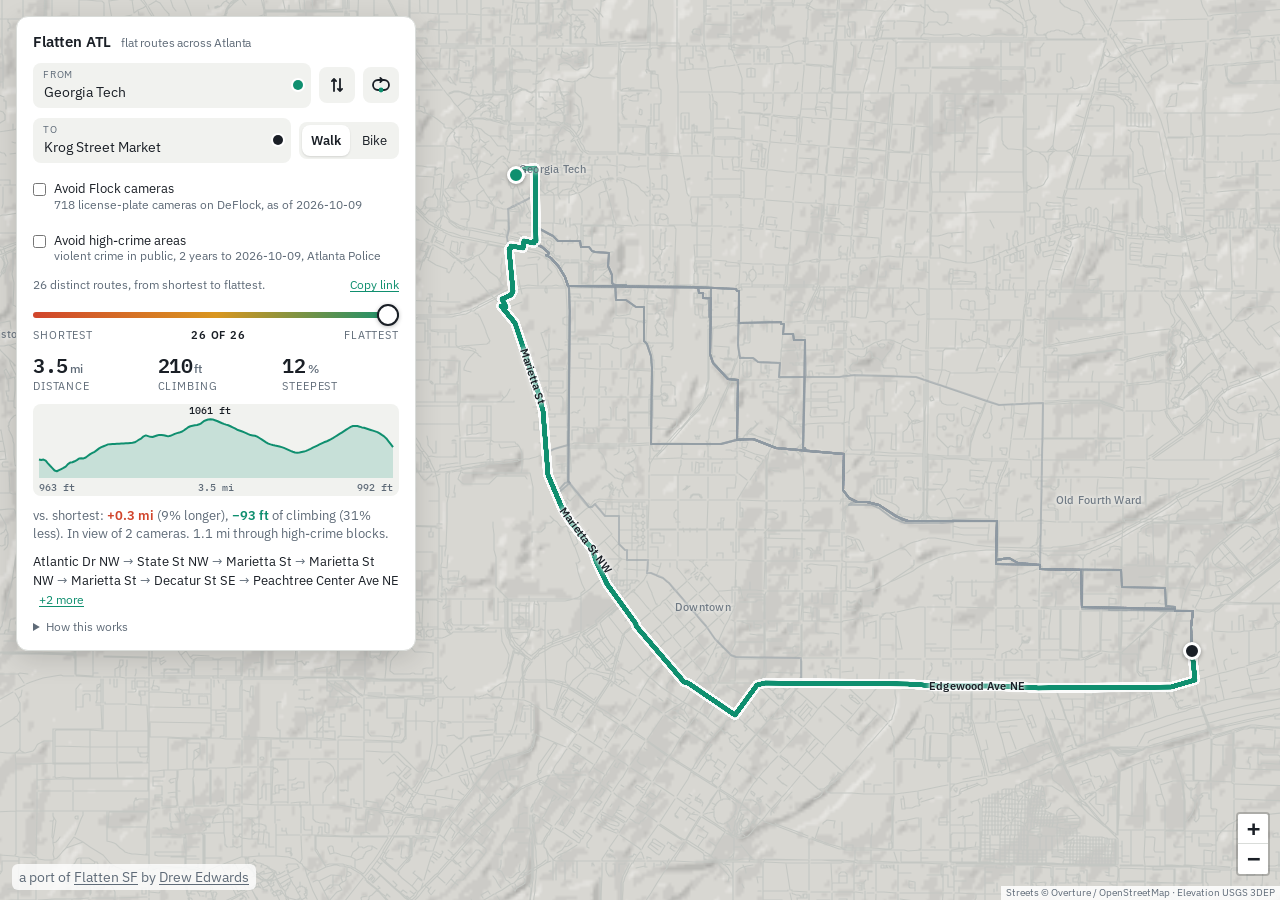
==== commit 85bddaa5: "Avoid high-crime areas, from Atlanta Police incident reports A second checkbox on the route finder. " ====
--- a/site/index.html
+++ b/site/index.html
@@ -22,7 +22,7 @@
 <meta name="twitter:title" content="Flatten ATL">
 <meta name="twitter:description" content="The flattest walking or cycling route between any two places in Atlanta, and every route between it and the shortest one.">
 <meta name="twitter:image" content="https://broyojo.com/flattenatl/preview.jpg">
-<link rel="preload" href="data/graph-3251331a40.bin.gz" as="fetch" crossorigin>
+<link rel="preload" href="data/graph-d67f003ab2.bin.gz" as="fetch" crossorigin>
 <link rel="preconnect" href="https://fonts.googleapis.com">
 <link rel="preconnect" href="https://fonts.gstatic.com" crossorigin>
 <link rel="stylesheet" href="https://fonts.googleapis.com/css2?family=IBM+Plex+Sans:wght@400;500;600&family=IBM+Plex+Mono:wght@500;600&display=swap">
@@ -71,6 +71,10 @@
     <input type="checkbox" id="cams">
     <span>Avoid Flock cameras <small id="camnote">license-plate cameras on DeFlock</small></span>
   </label>
+  <label class="calm" id="saferow" hidden>
+    <input type="checkbox" id="safe">
+    <span>Avoid high-crime areas <small id="safenote">violent crime in public places, Atlanta Police reports</small></span>
+  </label>
   <div class="statusrow">
     <div class="status" id="status"></div>
     <button class="link" id="share" type="button" hidden>Copy link</button>
@@ -117,6 +121,16 @@
     asks OpenStreetMap's Overpass API for the current map, which is the
     only request this page ever makes to anyone else. A camera nobody has
     mapped is not avoided.</p>
+    <p class="fine"><i>Avoid high-crime areas</i> keeps the route off the
+    blocks with the most reported violent crime: robberies, assaults and
+    the like in public places over the last two years, from the Atlanta
+    Police Department's incident reports. Crimes at home and between
+    family are left out, as is all property crime. About one street in
+    twenty-five is closed. It works the way the cameras do: those blocks
+    are avoided first, and where a trip starts or ends among them the way
+    through that spends the least distance on them is used and marked.
+    These are counts of reports, not the odds of anything happening to
+    you, and a busy street has more of them partly for being busy.</p>
     <p class="fine">Place search is offline: the city's intersections,
     places and addresses are built into this page. Routes stay inside the Atlanta city limits.
     <a href="https://github.com/Broyojo/flattenatl">Source, data and the full analysis</a>.</p>
@@ -124,7 +138,7 @@
   <p class="credit-inline">a port of <a href="https://flattensf.com">Flatten SF</a> by <a href="https://almostimplemented.com" rel="author">Drew Edwards</a></p>
 </section>
 <script src="leaflet-5a640ff863.js"></script>
-<script>window.DATA = {"manifest":{"arrays":{"node_lon":{"t":"i4","o":0,"n":95408},"node_lat":{"t":"i4","o":381632,"n":95408},"node_flags":{"t":"u1","o":763264,"n":95408},"node_elev":{"t":"i2","o":858672,"n":95408},"indptr":{"t":"i4","o":1049488,"n":95409},"geom_off":{"t":"i4","o":1431124,"n":116015},"arc_head":{"t":"i4","o":1895184,"n":205727},"arc_edge":{"t":"i4","o":2718092,"n":205727},"arc_len":{"t":"u2","o":3541000,"n":205727},"arc_gain":{"t":"u2","o":3952454,"n":205727},"arc_loss":{"t":"u2","o":4363908,"n":205727},"arc_maxgrade":{"t":"i2","o":4775362,"n":205727},"arc_meangrade":{"t":"u2","o":5186816,"n":205727},"arc_cls":{"t":"u1","o":5598270,"n":205727},"arc_flags":{"t":"u1","o":5803997,"n":205727},"arc_th3":{"t":"u2","o":6009724,"n":205727},"arc_th5":{"t":"u2","o":6421178,"n":205727},"arc_th8":{"t":"u2","o":6832632,"n":205727},"arc_th10":{"t":"u2","o":7244086,"n":205727},"arc_th15":{"t":"u2","o":7655540,"n":205727},"edge_name":{"t":"u2","o":8066994,"n":116014},"edge_cls":{"t":"u1","o":8299022,"n":116014},"edge_bucket":{"t":"u1","o":8415036,"n":116014},"edge_maxgrade":{"t":"u2","o":8531050,"n":116014},"edge_avggrade":{"t":"i2","o":8763078,"n":116014},"edge_len":{"t":"u2","o":8995106,"n":116014},"edge_gainkm":{"t":"u2","o":9227134,"n":116014},"edge_lowstress":{"t":"u1","o":9459162,"n":116014},"edge_stress":{"t":"u1","o":9575176,"n":116014},"addr_street":{"t":"u2","o":9691190,"n":142957},"addr_number":{"t":"u2","o":9977104,"n":142957},"addr_lon":{"t":"u2","o":10263018,"n":142957},"addr_lat":{"t":"u2","o":10548932,"n":142957}},"strings":{"geom":{"o":10834846,"b":1957115},"places":{"o":12791961,"b":884930},"addr_streets":{"o":13676891,"b":95852}},"bytes":13772743},"meta":{"n_nodes":95408,"n_arcs":205727,"n_edges":116014,"classes":["cycleway","footway","living_street","path","pedestrian","primary","residential","secondary","service","steps","tertiary","track","trunk","unclassified","unknown"],"names":["021","1070 Dill","10th Street Northeast","10th Street Northwest","1121 Allene","11th Street Northeast","11th Street Northwest","12th Street Northeast","12th Street Northwest","13th Street Northeast","13th Street Northwest","14th Place Northeast","14th Street Northeast","14th Street Northwest","14th st cycletrack","15th Street Northeast","15th Street Northwest","16th Street Northeast","16th Street Northwest","17 1/2 Street","17th Street Northeast","17th Street Northwest","18th Street Northwest","19th Street Northwest","1st Avenue","1st Avenue Northeast","1st Avenue Southeast","1st Avenue Southwest","1st Street Northeast","1st Street Northwest","1st Street Southwest","2082 Marietta Road","25th Street Northwest","26th Street Northwest","28th Street Northwest","2nd Avenue","2nd Avenue Northeast","2nd Avenue Southeast","2nd Street Northeast","2nd Street Northwest","3rd Avenue","3rd Avenue Northeast","3rd Avenue Southeast","3rd Avenue Southwest","3rd Street Northwest","3rd Street Southwest","4th Avenue","4th Avenue Northeast","4th Avenue Southeast","4th Street Northwest","4th Street Southwest","5th Avenue","5th Avenue Northeast","5th Street","5th Street Northwest","5th Street Southwest","6th Street Northwest","6th Street Southwest","7th Street Northeast","7th Street Northwest","7th Street Southwest","8th Street Northeast","8th Street Northwest","8th Street Southwest","9th Street Northeast","9th Street Northwest","AMB Drive Northwest","Aalto Main","Aaron Street Northwest","Abbey Drive","Abbey Place","Abbey Road Northeast","Abbey Street Northwest","Abbington Court","Abbot Lane Northwest","Abbott Court Southeast","Abbott Street Southwest","Abercrombie Place Northwest","Aberdeen Drive Northwest","Aberdeen Street Northeast","Abington Court","Abington Court Northwest","Abner Court Northwest","Abner Lane","Abner Place Northwest","Abner Terrace","Abner Terrace Northwest","Acacia Street Northwest","Access Route","Acorn Avenue Northeast","Active Oval","Ada Avenue Northwest","Adair Avenue Northeast","Adair Avenue Southeast","Adair Street Southwest","Adams Drive Northwest","Adams Drive Southwest","Adams Overlook Northwest","Adams Run Northwest","Adams Street","Adams Street Southwest","Adamson Street Southwest","Adamsville Drive Southwest","Addington Street Southwest","Addison Place Northwest","Adele Avenue Southwest","Adeline Avenue Northwest","Adelle Street Southeast","Adina Drive","Adina Drive Northeast","Adkins Road Northwest","Adolphus Street Northeast","Adore Court","Adrian Place Northwest","Aerial Way","Aeslin Drive Northwest","Agan Place Northeast","Agape Place","Agnes Jones Place Southwest","Aiken Street Southwest","Airline St Southeast","Airline Street Northeast","Airport Loop Road","Airway Road Northwest","Ajax Drive Northwest","Ajo Walk","Akridge Place Southwest","Akridge Street Northwest","Akron Drive Southeast","Alabama Street Southwest","Alan Drive Southwest","Alaska Avenue Northeast","Albany Drive Southwest","Albemarle Drive Northwest","Albemarle Lane","Albert Street Northwest","Alberta Drive Northeast","Alberta Terrace Northeast","Albion Avenue Northeast","Albright Way Southeast","Alco Street Northeast","Alden Avenue Northwest","Alden Green Trail","Alder Court Southeast","Alder Lane Southwest","Aleron Street Southeast","Alex Drive Southwest","Alex Way Southwest","Alexa Avenue Southeast","Alexander Avenue","Alexander Drive","Alexander Road Northeast","Alexander Street Northeast","Alexandria Drive Southwest","Alfred Road Northwest","Alice Street Southwest","Aline Drive Northwest","Alison Court Southwest","Allegheny Street Southwest","Allegro Drive Northwest","Allen Court Northwest","Allen Lane Southeast","Allen Road Northeast","Allen Temple Court Northwest","Allendale Drive","Allendale Drive Southeast","Allene Avenue Southwest","Allerton Court","Allison Drive Northeast","Alloway Place Southeast","Alma Street Northwest","Alma Street Southwest","Almeta Avenue Northeast","Almont Drive Southwest","Alpine Road Northeast","Alston Drive","Alston Drive Southeast","Alston Place Northeast","Alta Avenue Northeast","Alta Place Northwest","Altadena Place Southwest","Altaview Drive Southeast","Alton Road Northwest","Altoona Place Southwest","Alva Street Northeast","Alvarado Terrace Southwest","Alvin Drive Northwest","Alyson Court","Amal Drive","Amal Drive Southwest","Amber Place Northwest","Amber Road Northwest","Ambient Way","Amelia Avenue","Amherst Place Northwest","Amhurst Drive Northwest","Ami Street Southeast","Amsterdam Avenue Northeast","Anchor Terrace Southwest","Anderson Avenue Northwest","Anderson Avenue Southwest","Anderson Way Southwest","Andover Drive Northwest","Andrew Young International Boulevard","Andrew Young International Boulevard Northeast","Andrews Circle","Andrews Court Northwest","Andrews Drive Northwest","Andrews Street Northwest","Angel Falls Lane Southwest","Angelo Court Northeast","Angelo Drive Northeast","Angier Avenue Northeast","Angier Court Northeast","Angier Place Northeast","Angier Springs Road Northeast","Anita Place Northeast","Aniwaka Avenue Southwest","Anjaco Road Northwest","Anne Street Northwest","Anne Street Southeast","Annecy Drive","Annelaine Drive Southwest","Annie Street Northwest","Anniston Avenue Southeast","Anns Lane","Ansel Lane Northwest","Ansley Circle Northeast","Ansley Drive Northeast","Ansley Lane Northeast","Ansley Villa","Anthony Northwest Street","Antioch Drive Northeast","Antone Street Northwest","Antwerp Drive Southeast","Anwar Trail","Apache Trail Southwest","Apollo Drive Southwest","Arbor Avenue Southeast","Arbor Club Court Northeast","Arbor Gates Drive","Arbor Park Lane Southwest","Arbor Trace Northeast","Arc Way Northeast","Arcadia Circle Northwest","Arcadia Street Northeast","Archcrest Drive Southeast","Archer Street Southwest","Archer Way Northwest","Arcos Way","Ard Place Northwest","Arden Avenue Southwest","Arden Close Northwest","Arden Moor Northwest","Arden Oaks Court Northwest","Arden Road Northwest","Arden Way Northeast","Arden at Argonne Northwest","Ardley Road Southwest","Ardmore Circle Northwest","Ardmore Court Northwest","Ardmore Place Northwest","Ardmore Road Northwest","Ardwick Court","Argonne Avenue Northeast","Argonne Drive Northwest","Argonne Way Northeast","Argule Lane Northwest","Argus Circle Northwest","Argyle Drive Northwest","Arizona Avenue Northeast","Arkwright Circle","Arkwright Place Southeast","Arledge Lane Southwest","Arlene Way Northeast","Arlington Avenue Northeast","Arlington Avenue Southwest","Arlington Circle Northwest","Arlington Drive Northwest","Arlington Parkway Northeast","Arlington Place Northeast","Arlington School Drive Southwest","Armand Court Northeast","Armand Road Northeast","Armour Drive Northeast","Armour Place Northeast","Armstead Place Northwest","Armstrong Street Southeast","Arno Court Northwest","Arno Drive Northwest","Arnold Avenue Northeast","Arnold Street","Arnold Street Northeast","Arpege Way Northwest","Arrow Street","Arrow Street Southwest","Arrowood Drive","Art Walk Crosswalk Mural","Arthur Lane","Arthur Langford Junior Place Southwest","Arthur Street Southwest","Arts Center Way Northeast","Asbury Circle","Asbury Circle Northeast","Asbury Lane Southwest","Asbury Walk","Ashburton Avenue","Ashburton Avenue Southeast","Ashby Circle Northwest","Ashby Grove Southwest","Ashby Place Southwest","Ashby Terrace Northwest","Asheworth Court Northwest","Ashland Avenue Northeast","Ashland Drive Northeast","Ashley Avenue Northeast","Ashmel Court","Ashmel Place","Ashwood Avenue Southwest","Astaire Court Northwest","Asterwood Lane","Astor Avenue Southwest","Athas Street Southeast","Athens Avenue Southwest","Atlanta Avenue Southeast","Atlanta Avenue Southwest","Atlanta BeltLine Northwest Spur","Atlanta BeltLine Southside Trail","Atlanta Beltline Eastside Trail","Atlanta Beltline Northeast Trail","Atlanta Beltline Northside Trail","Atlanta Beltline Northwest Trail","Atlanta Beltline Southeast Trail","Atlanta Beltline Southside Trail","Atlanta Beltline Southwest Trail","Atlanta Beltline Westside Trail","Atlanta Industrial Drive Northwest","Atlanta Industrial Parkway Northwest","Atlanta Industrial Way Northwest","Atlanta Northwest Beltline Trail","Atlanta Student Movement Boulevard Southwest","Atlantic Drive","Atlantic Drive Northwest","Atlantis Avenue Northeast","Atwood Road Northeast","Atwood Street Southwest","Auburn Avenue Northeast","Auburn Pointe Drive Southeast","Auditorium Place Southeast","Audrey Place","Audubon Circle Southwest","Audubon Court","Augusta Avenue Southeast","Augusta Place Southeast","Aurora Avenue Northwest","Austell Way Northwest","Austin Avenue Northeast","Austin Court Southwest","Austin Road Southwest","Austin Woods Court Southwest","Austin Woods Drive Southwest","Autumn Lane Southwest","Avalon Place Northeast","Avalon Road Southwest","Avebury Drive","Avenida Street Southwest","Avenue Place","Avery Drive Northeast","Avery Road Southwest","Aviation Circle Northwest","Avon Avenue Southwest","Avondale Avenue Southeast","Avonwood Circle Southwest","Axis Circle","Ayr Place Southeast","Ayrshire Circle Northwest","Azalea Walk","Azalee Hester Wharton Way Northwest","Azalee Wharton Avenue Northwest","Azalia Street Southwest","Azlee Place Northwest","Backyard Way","Bader Avenue Southwest","Bagley Street Northeast","Bagwell Drive Southwest","Bailey Street Southeast","Bailey Street Southwest","Baker Circle Northwest","Baker Drive Southwest","Baker Highland Conn Northeast","Baker Ridge Drive Northwest","Baker Road Northwest","Baker Street Northeast","Baker Street Northwest","Baker Terrace Northwest","Bakers Ferry Road Northwest","Bakers Ferry Road Southwest","Baldwin Street Southwest","Baliwick Drive","Baltimore Place Northwest","Banberry Drive Southeast","Bank Of America Plaza Walkway","Bankhead Avenue Northwest","Bankhead Hi Rail Access","Banks Avenue Southwest","Banton Drive Northwest","Barbara Lane Northwest","Barclay Close","Barclay Place Northeast","Barfield Avenue Southwest","Barfield Run Northwest","Barge Road Southwest","Barksdale Drive Northeast","Barnes Street Northwest","Barnesdale Way Northeast","Barnett Drive Northwest","Barnett Street Northeast","Barone Place Northwest","Barrett Drive Northwest","Barrington Court Northwest","Barrington Trace Circle","Barron Court Northwest","Barrow Place Southwest","Barton Drive","Bartow Street Southwest","Bartram Street Southeast","Basil Way Southwest","Bass Street Southeast","Bass Street Southwest","Bassett Hall Place Northwest","Bateman Drive Southeast","Bates Avenue Northeast","Bates Avenue Southeast","Battery Place Northeast","Battle Creek Way Northwest","Battle Overlook Northwest","Battlefield Avenue Southeast","Battleview Drive Northwest","Baxter Road Southwest","Bay Line Lane","Bayberry Drive Southwest","Baylor Street Northwest","Bayrose Circle","Baywood Drive Southeast","Beach Way Southwest","Beaconfield Court","Beardon Circle Southeast","Beatie Avenue Southwest","Beatty Wildflower Trail","Beaty Place","Beaty Place Northeast","Beaupree Street Southwest","Beaver Falls Place Southwest","Beaverbrook Drive Northwest","Beck Street Northwest","Becker Place Northwest","Beckham Place Northeast","Beckwith Street Southwest","Bedford Street Northwest","Beech Haven Road Northeast","Beech Valley Road Northeast","Beech Valley Way Northeast","Beechcrest Road","Beecher Circle Southwest","Beecher Court Southwest","Beecher Road Southwest","Beecher Street Southwest","Beechview Drive Southeast","Beechwood Avenue Southwest","Beechwood Boulevard Southwest","Beechwood Drive Northwest","Beechwood Hills Court Northwest","Beeler Drive Southwest","Beeline Boulevard","Belfast Street Southwest","Belfort Road Southeast","Belfour Lane","Belgarde Place Southeast","Belgrade Avenue Northeast","Belhaven Lane Southeast","Bell Street Northeast","Bell Street Southeast","Bellaire Drive Northeast","Bellemeade Avenue Northwest","Bellevue Drive Northeast","Bellingrath Avenue Northwest","Bellview Avenue Northwest","Belmont Avenue Southwest","Belmonte Circle Southwest","Belmonte Court Southwest","Belmonte Drive Southwest","Belt Loop Southeast","Beltline Access Line","Beltline access","Belvedere Avenue Southwest","Belvedere Drive Northwest","Ben Hill Court Southwest","Ben Hill Road","Bender Street Southwest","Benjamin Court Southwest","Benjamin E Mays Drive Southwest","Benjamin Weldon Beckers Drive Southeast","Bennett Street Northwest","Benniger Trace Southwest","Benning Place Northeast","Benson Street","Bent Creek Way Southwest","Benteen Avenue Southeast","Benteen Park Drive Southeast","Benteen Way Southeast","Benton Place Northwest","Beracah Trail Southwest","Beracah Walk Southwest","Berckele Street Southwest","Berean Avenue Southeast","Berkeley Avenue Northwest","Berkshire Road Northeast","Bernard Road Northwest","Bernard Street Northwest","Berne Street Southeast","Bernice Street","Bernice Street Southeast","Bernice Street Southwest","Bernina Avenue Northeast","Bert Lane Southeast","Berwick Avenue Northeast","Beryl Street Southwest","Besto Drive Northwest","Bethany Forest Drive Southwest","Bethel Drive Northwest","Betsy Avenue Southwest","Betty Ann Court","Beutell Street Northwest","Beverly Lane Northeast","Beverly Place Northwest","Beverly Road Northeast","Bibb Street Northwest","Bibbs Circle Northwest","Bicknell Street Southwest","Biggers Street Southeast","Biglin Street Southwest","Bike/Hike Trail","Bill Kennedy Way","Bill Lucas Drive Southeast","Bill Lucas Drive Southwest","Billings Avenue Southeast","Bills Circle Southwest","Biltmore Drive Northeast","Biltmore Place Northwest","Binary Bridge","Binder Place Northeast","Bio Bridge","Birch Street Southwest","Birchwood Drive Northeast","Bird Street Southeast","Birdie Lane Southwest","Bisbee Avenue Southeast","Biscayne Drive Northwest","Bishop Street Northwest","Bishop Way Northeast","Bismark Road Northeast","Bitsy Grant Connector Trail","Bitsy Grant Tennis Center","Bixby Byway Drive Southeast","Bixby Street Southeast","Bixby Terrace Southeast","Black Forest Trail Southwest","Black Oak Drive Southeast","Blackland Court Northwest","Blackland Drive Northwest","Blackland Road Northwest","Blair Villa Drive Southeast","Blairwood Court Southwest","Blake Avenue Southeast","Blakely Drive Northeast","Blanche Street Northwest","Blanton Avenue Southwest","Blanton Road Northwest","Blashfield Street Southeast","Blayton Circle Northwest","Blayton Lane Southeast","Blossom Street Southwest","Blue Ridge Avenue Northeast","Bluefield Drive Southwest","Bluff Street Southwest","Blyss Avenue Northwest","Bob Callan Trail","Bob White Drive Southwest","Bobby Brown Parkway","Bobby Dodd Way Northwest","Bobolink Circle Southwest","Bohler Court Northwest","Bohler Lane","Bohler Lane Northwest","Bohler Mews","Bohler Pointe","Bohler Road Northwest","Boise Trail Southwest","Bolfair Drive Northwest","Bolling Road Northeast","Bolling Way Northeast","Bollingbrook Drive Southwest","Bolton Drive Northwest","Bolton Parkway Northwest","Bolton Place Northwest","Bolton Road","Bolton Road Northwest","Bonair Street Southwest","Bonaventure Avenue Northeast","Bond Drive Southwest","Bonn Street Southeast","Bonneville Terrace Northwest","Bonnie Brae Avenue Southwest","Bonnie Lane Northeast","Bonnie Lane Southeast","Bonniview Street Southwest","Bonnybrook Drive Southwest","Bonnybrook Way","Bonnybrook Way Southwest","Bonview Lane Northeast","Booker Avenue Southwest","Booker Street Northwest","Booker Street Southwest","Booker Washington Drive Northwest","Booth Avenue Northwest","Booth Street Northwest","Boss Street Northwest","Boulder Park Drive Southwest","Boulder Park Lane","Bouldercrest Drive Southeast","Bouldercrest Road Southeast","Boulevard Drive Northeast","Boulevard Granada Southwest","Boulevard Lorraine Southwest","Boulevard Northeast","Boulevard Place Northeast","Boulevard Southeast","Bowen Avenue Southeast","Bowen Circle Southwest","Bowen Court","Bowen Place Northwest","Bowen Street Northwest","Boyd Avenue Northwest","Boyd Trace Lane","Boykin Street Southwest","Boynton Avenue Southeast","Bradberry Street Southwest","Braddock Street Southwest","Bradley Avenue Southeast","Bradley Street Northeast","Bradley Street Southeast","Brady Avenue Northwest","Braeburn Circle Southeast","Braeburn Drive Southeast","Braemar Avenue Southwest","Bramante Circle Southwest","Branch Avenue Northeast","Branch Drive Southwest","Branchwood Drive","Brandon Park Place Northwest","Brandsford Court Northwest","Brandsford Lane Northwest","Brandsford Street Northwest","Brandywine Street Southwest","Brandywine Townhouses","Branham Street Northeast","Brannen Road Southeast","Brantley Place Northwest","Brantley Street","Brantley Street Northeast","Brantley Street Northwest","Brantley Walk Lane Northwest","Brasfield Square","Bratton Street Northwest","Braxton Road Southwest","Brees Court Northwest","Breezy Circle Southeast","Breezy Street Southeast","Breezy Way Southeast","Brennan Lane Southwest","Brentwood Drive Northeast","Brentwood Terrace Northeast","Bresford Avenue","Breuer Mews","Brevard Avenue Southwest","Brewer Boulevard Southwest","Brewer Drive Southwest","Brewster Street Southwest","Briar Glen Lane Southwest","Briar Ridge Way Southwest","Briar Trail Court Southwest","Briarcliff Court Northeast","Briarcliff Place Northeast","Briarcliff Road Northeast","Briarcliff Terrace Northeast","Briarpark Court","Briarwood Drive Northeast","Brickton Drive","Brickworks Circle","Bridal Path Northeast","Bridgeport Drive Northwest","Bridges Avenue","Bridges Avenue Southwest","Bridgewater Street Southwest","Brighton Boulevard","Brighton Road Northeast","Brightwood Lane Southwest","Brittain Drive Northwest","Brittany Court Northeast","Brittany Walk","Brittany Way Northeast","Brk Terrace Northwest","Broad Street Northwest","Broad Street Southwest","Broadland Court Northwest","Broadland Road Northwest","Broadview Lane Northeast","Broadview Place Northeast","Broadview Terrace Northeast","Broadwell Street Southwest","Bromack Drive Southeast","Bronx Street Northwest","Brook Avenue Northwest","Brook Hollow Road Northwest","Brook Way Southwest","Brookdale Drive","Brookdale Drive Northwest","Brookdale Drive Southwest","Brookhaven Hideaway Court Northeast","Brookhaven Lane","Brookhaven Lane Northeast","Brookhaven Manor Crossing","Brookhaven Place","Brookhaven Springs Court Northeast","Brookhaven Springs Drive Northeast","Brookline Street Southwest","Brooklyn Avenue Northwest","Brookridge Drive Northeast","Brooks Avenue Northeast","Brooks Avenue Southwest","Brooks Drive Northwest","Brooks Drive Southwest","Brooks Terrace Southeast","Brookview Drive Northwest","Brookview Lane Northwest","Brookwood Drive Northeast","Brookwood Place","Brookwood Valley Circle Northeast","Brotherton Street Southwest","Brotherton Transportation Mall Southwest","Brown Avenue Southeast","Brown Place Southeast","Brown Street Northwest","Brown Street Southwest","Browning Street Southwest","Brownlee Place Southwest","Brownlee Road Northwest","Brownlee Road Southwest","Brownlee Villa Apartments","Browns Mill Road","Browns Mill Road Southeast","Brownstone Lane Southeast","Brownstones Circle Northeast","Browntown Road Northwest","Brownwood Avenue Southeast","Broyles Street Southeast","Bruce Circle Southeast","Brunswick Avenue Southeast","Bryan Place","Bryan Street Southeast","Bryn Mawr Circle Northwest","Bryn Mawr Lane Northwest","Bryson Drive Northwest","Bryson square At City park","Buchanan Lane Southeast","Buchanan Street Northwest","Buckeye Street Southwest","Buckhead Avenue Northeast","Buckhead Court","Buckhead Forest Mews","Buckhead Lane","Buckhead Trace Northeast","Buckhead Way Northeast","Buckingham Circle Northwest","Buckley Way","Buena Vista Avenue Southwest","Buff Drive Northeast","Buford Highway","Bull Street","Bunberry Court Southwest","Bungalow Lane","Bunker Hill Drive Southwest","Burbank Drive Northwest","Burbank Drive Southwest","Burchill Street","Burden Street Northwest","Burgess Street Southeast","Burgundy Terrace Southeast","Burke Road Northeast","Burke Shire Place","Burlington Road Northeast","Burning Tree Drive","Burns Drive Southwest","Burns Street Southeast","Burnside Drive Northwest","Burnside Place Northwest","Burnside Road Northwest","Burnt Hickory Drive Southwest","Burre Lane Southwest","Burroughs Avenue Southeast","Burroughs Street Southeast","Burrow Drive Northwest","Burton Drive Northeast","Burton Road Northwest","Burton Street Southeast","Burton Trace Southwest","Burtz Street Northwest","Bush Street Northwest","Butler Lane","Butler Way Northwest","Butler's Lane","Butner Road","Byewood Lane Southwest","Byrere Terrace Southwest","Byron Drive Southwest","Cady Way","Cahaba Drive Southwest","Cahoon Street Southwest","Cain Street Northeast","Cains Hill Place Northwest","Cairo Street Northwest","Calhoun Street Northwest","Calhoun Terrace Southwest","Callahan Street Northwest","Callan Circle Northeast","Callaway Court","Calloway Drive Northwest","Calvert Lane Northeast","Calverton Lane Southwest","Calvin Court","Calypso Circle","Cambria Avenue Northwest","Cambria Road","Cambridge Drive Southwest","Camden Court","Camden Park Court Northeast","Camden Road Northeast","Camellia Lane Northeast","Cameron Madison Alexander Boulevard Northwest","Cameron Street Southeast","Camfield Court Southwest","Camilla Street Southwest","Camp Creek Parkway","Camp Ground Road Southwest","Campbell Street Southeast","Campbell Way","Campbellton Place Southwest","Campbellton Road","Campbellton Road Southwest","Camrose Way Northwest","Candlelight Lane Southwest","Candler Drive","Candler Park Drive Northeast","Candler Point Drive","Candler Road","Candler Road Northeast","Candler Road Southeast","Candler Street Northeast","Cannon Street","Canova Street Southwest","Cant Street Southwest","Canter Road Northeast","Canterbury Lane Northeast","Canterbury Road Northeast","Canterbury Trail","Cantey Place Northwest","Cantrell Road Northeast","Cape Street Southwest","Capital City Lane Northeast","Capitol Avenue Southeast","Capitol Avenue Southwest","Capitol Place Southwest","Capitol Square Southwest","Capitol View Avenue Northwest","Cardinal Drive","Cardinal Way Southwest","Cardo Drive Northwest","Cardova Drive Northeast","Carey Drive Southeast","Careygate Drive Northwest","Carlisle Street Northwest","Carlisle Way","Carlton Court Northwest","Carlton Drive Northeast","Carlton Ridge Northeast","Carlyle Lake","Carlyle Park Drive Northeast","Carmain Drive Northeast","Carmel Avenue Northeast","Carmia Way","Carmon on Wesley Northwest","Carnegie","Carnegie Way Northwest","Carnes Place Southwest","Carol Lane Northeast","Carol Lane Northwest","Caroline Street Northeast","Carolyn Street Northwest","Carolyn Street Southwest","Caron Circle Northwest","Carondelett Cove Southwest","Carousel Drive Southwest","Carpool A","Carpool B","Carr Circle","Carr Circle Northwest","Carr Street Northwest","Carriage Gate Trail","Carriage Way Northwest","Carrington Park","Carroll Avenue Southwest","Carroll Drive Northwest","Carroll Street Southeast","Carson Lane","Carson Pass Southwest","Carter Avenue Southeast","Carter Circle","Carter Drive Northeast","Carter Street Northwest","Carter Way Southeast","Carver Circle Northwest","Carver Drive Northwest","Cascade Avenue Southwest","Cascade Circle Southwest","Cascade Court","Cascade Falls Drive Southwest","Cascade Knolls Drive Southwest","Cascade Parc Boulevard Southwest","Cascade Park Boulevard Southwest","Cascade Park Drive Southwest","Cascade Parkway Southwest","Cascade Place Southwest","Cascade Point","Cascade Road","Cascade Terrace Southwest","Casplan Court Southwest","Casplan Street","Casplan Street Southwest","Cassanova Street Southeast","Casson Street Northeast","Castellan Drive","Castle Falls Drive Northeast","Castle Keep Way","Castleberry Hill Walk Southwest","Castleberry Station Drive Southwest","Castleberry Street Southwest","Castlegate Drive Northwest","Castlewood Drive Northwest","Castlewood Street","Catherine Street Southwest","Cativo Dr Connector Trail","Cativo Drive Southwest","Cato Street Northwest","Cavanaugh Avenue Southeast","Cave Road Northwest","Cecile Avenue Southeast","Cecilia Drive Southeast","Cedar Avenue","Cedar Avenue Northwest","Cedar Chase Circle Northeast","Cedar Chase Drive Northeast","Cedar Chase Lane Northeast","Cedar Island Drive Southwest","Celebration Court","Celebration Drive Southwest","Celeste Lane","Cemetery Street Southeast","Centennial Lane Northwest","Centennial Olympic Park Drive Northwest","Centennial Olympic Park Drive Southwest","Centennial Trail Northwest","Centennial Way","Centennial Way Northwest","Centennial way","Center Hill Avenue Northwest","Center Northwest Street","Center Pointe Circle","Center Street","Center Street Northwest","Centra Villa Drive Southwest","Central Avenue","Central Park Place Northeast","Centre Parkway","Cerro Street Southwest","Chadwick Road Southwest","Chalmers Drive Northwest","Chamberlain Street Southeast","Chambers Avenue","Champa Avenue Northwest","Channing Drive Northwest","Channing Place Northwest","Chantilly Drive Northeast","Chapel Street Southwest","Chappell Road Northwest","Chappell Road Southwest","Charles Allen Drive Northeast","Charles Bank Avenue","Charles Place Northwest","Charleston Avenue Southeast","Charleston Pointe Southeast","Charline Avenue Northeast","Charlotte Place Northwest","Charlton Place Southwest","Charter Oak Drive Southwest","Chastain Commons Northeast","Chastain Drive Northeast","Chastain Memorial Parkway","Chastain Park Avenue Northwest","Chastain Park Court","Chastain Park Court Northeast","Chastain Park Drive","Chastain Park PATH Trail","Chastain Street Southeast","Chateau Court Northwest","Chateau Drive Northwest","Chateaugay Lane Northeast","Chatham Avenue Southwest","Chatham Hill Northwest","Chatham Road Northwest","Chatham Way Northwest","Chatsworth Place Northwest","Chattahoochee Avenue Northwest","Chattahoochee Circle Northwest","Chattahoochee River Trail","Chattahoochee Row Extension","Chattahoochee Row Northwest","Chaucer Drive Southwest","Chaumont Square Northwest","Cheatham Drive","Chelsea Circle Northwest","Chelsea Court","Chelsey Lane Northeast","Chenault Place Northwest","Cherokee Avenue Southeast","Cherokee Place Southeast","Cherokee Road Northwest","Cherokee Trail Southwest","Cherry Blossom Drive Southwest","Cherry Blossom Lane","Cherry Laurel Lane Southwest","Cherry Street Northwest","Cheshire Bridge Road","Cheshire Farm Trail","Chester Alley Southeast","Chester Avenue Southeast","Chestnut Circle","Chestnut Place Northwest","Chevelle Lane","Chevington Court","Cheviot Glen","Chicago Avenue Northwest","Chicamauga Avenue Northwest","Chicamauga Avenue Southwest","Chicamauga Place Southwest","Chickadee Court Southwest","Chief Matthews Road","Childress Drive Southwest","Childs Drive Northwest","Chilton Drive Northwest","Chinaberry Way Southwest","Chinkapin Circle","Chipley Street Northeast","Chivers Street Northwest","Christina Street Northwest","Christman Street Southwest","Christophers Walk Northwest","Church Street Northwest","Citadel Drive Northeast","City Heights Drive Northeast","City Line Avenue Northeast","City Park Drive Southeast","City Scape Plaza Northeast","City View Court Northeast","Claire Drive Northeast","Claire Drive Southeast","Claire Drive Southwest","Clairmont Circle","Clairmont Lake","Clairmont Road","Claremont Street Northwest","Clarendale Drive Northwest","Claridge Trace Southwest","Clarissa Drive Northwest","Clark Howard Lane Southwest","Clark Place Northwest","Clark Street Northwest","Claude Street Northwest","Claudel Court Southwest","Clay Street Northeast","Clay Street Southeast","Clearbrook Drive Southwest","Clearvue Terrace Southwest","Clearwater Road Southwest","Cleburne Avenue Northeast","Cleburne Terrace Northeast","Clement Drive Southwest","Clement Way Southwest","Clemont Drive Northeast","Clermont Avenue","Cleveland Avenue Southeast","Cleveland Avenue Southwest","Cleveland Circle Southwest","Cleveland Street Southeast","Clifford Avenue Northeast","Clifton Heights Lane Northeast","Clifton Road","Clifton Road Northeast","Clifton Road Southeast","Clifton Street Northeast","Clifton Street Southeast","Clifton Terrace Northeast","Clifton Way Northeast","Clifton Way Southeast","Climax Street Southeast","Clinton Place Southwest","Closed Lake Avenue","Cloudland Drive Northwest","Clover Street Southwest","Cloverdale Drive Southeast","Clovis Court Northwest","Club Circle Northeast","Club Commons Circle Northeast","Club Drive Northeast","Club Place Northeast","Club Place Southeast","Club Station Drive Northeast","Club Terrace Northeast","Club Valley Drive Northeast","Coal Place","Cobalt Drive Northwest","Cobb Parkway South","Cobb Street Southwest","Cobblestone Drive Northeast","Coca-Cola Place Southeast","Cochise Drive Southeast","Cochran Drive Northwest","Codel Street Southwest","Cofield Drive","Coggins Drive Southeast","Cohen Street Southwest","Colby Court Southeast","Colebrook Street Northeast","Coleman Street Southwest","Colgan Court","Colland Drive Northwest","College Avenue Northeast","Collier Commons Northwest","Collier Commons Way","Collier Court Northwest","Collier Drive Northwest","Collier Lane Northwest","Collier Place Northwest","Collier Ridge Drive Northwest","Collier Road Northwest","Collins Avenue","Collins Drive Northwest","Collins Ridge Drive Northwest","Collins Road Northwest","Collins Street Southeast","Collum Street Northwest","Colmer Avenue Southeast","Cologne Drive Southeast","Colonial Homes Drive Northwest","Color Circle","Colorado Avenue","Colorado Trail Southwest","Colquitt Avenue Northeast","Colquitt Street Southwest","Commerce Circle Southwest","Commerce Drive Northwest","Commerce Way Southeast","Commercial Avenue Northwest","Commodore Drive Northwest","Common Area Drive","Commons Place Northwest","Commonwealth Avenue","Compton Drive","Compton Drive Southeast","Concrete Alley","Cone Street Northwest","Conifer Circle Northeast","Conifer Park Lane","Conley Road Southeast","Connally Avenue Southwest","Connally Court","Connally Drive","Connally Drive Southwest","Connally Street Southeast","Connecticut Avenue Northeast","Connell Avenue Southwest","Conrad Avenue Southeast","Constellation Overlook Southwest","Constitution Road Southeast","Construction Entrance","Continental Colony Parkway Southwest","Converse Drive Northeast","Conway Forest Drive Northwest","Conway Glen Drive Northwest","Conway Place Northwest","Conway Place Southeast","Conway Pointe Drive Northwest","Conway Valley Court Northwest","Conway Valley Road Northwest","Cooledge Avenue Northeast","Cooper Street Southwest","Copeland Avenue Southwest","Cordoba Square Northwest","Cordova Street Southwest","Cordy Place Southwest","Coretta Bend Northwest","Coretta Scott View","Corey Center","Corina Lane","Corley Street Northeast","Cormac Street","Cornelia Street Southeast","Cornell Boulevard Southwest","Cornell Road Northeast","Coronado Drive Northwest","Coronet Way Northwest","Corvair Drive Southeast","Cosmopolitan Drive","Cosmopolitan Drive Northeast","Cottage Grove Avenue Southeast","Cottage Lane Northwest","Cottesford Drive","Country Club Drive Southwest","Country Club Lane Southwest","County Line Road Southwest","Courtenay Court Northeast","Courtenay Drive Northeast","Courtland Street Northeast","Courtland Street One-Way Protected Bike Lane","Courtland Street Southeast","Cove Crossing Southwest","Cove Trail Southwest","Cox Avenue Southwest","Cox Drive Southwest","Cozy Circle Southeast","Cozy Court Southeast","Craftsman Road","Crane Road Northeast","Cranford Drive","Crawford Place Northwest","Creek Valley Court Southwest","Creek View Terrace Northwest","Creek Walk Connector Multi-use Path","Creek Wood Close Northeast","Creekside Circle Northwest","Creekside Drive Northwest","Creekview Lane Northwest","Creighton Road Southwest","Crescendo Drive Northwest","Crescent Avenue Northeast","Crest Circle","Crest Ridge Drive","Cresthill Avenue Northeast","Crestmont Lane Southwest","Crestridge Drive Northeast","Crestview Avenue","Crestwell Circle","Crestwicke Pointe Northeast","Crestwicke Trace Northeast","Crestwood Drive Southeast","Crew Street Southwest","Crk Terrace Northwest","Croecus Avenue Northwest","Croft Place Northwest","Crogman Street Southeast","Crosby Drive Northwest","Cross Creek Parkway Northwest","Cross Road Southeast","Cross Street Northwest","Crown Road Southeast","Crumley Street Southeast","Crumley Street Southwest","Culberson Street Southwest","Culpepper Street Northwest","Cumberland Circle Northeast","Cumberland Place Northeast","Cumberland Road Northeast","Cumming Drive Southwest","Cummings Drive Southwest","Cummings Street Southeast","Cunningham Place Southwest","Curran Street Northwest","Currier Street Northeast","Cushenberry Lane Northwest","Cushman Circle Southwest","Custer Avenue Southeast","Custer Way","Cypress Lane Southwest","Cypress Street Northeast","Dahlgren Lane","Dahlgren Street Southeast","Dahlia Avenue Northwest","Dale Creek Drive Northwest","Dale Drive Northeast","Dale Drive Southeast","Dale Lane Southwest","Daleview Drive Southeast","Daleview Way","Dallas Street Northeast","Dalmer Road Northeast","Dalney Street Northwest","Dalon Road Northeast","Dalton Street Southeast","Dalvigney Street Northwest","Dameron Circle Southwest","Dancing Fox Road","Danforth Road Southwest","Daniel Avenue Northeast","Daniel Avenue Southeast","Daniel Road Southwest","Daniel Street Southeast","Danner Street Southeast","Dannon View Southwest","Danube Road Northeast","Dargan Place Southwest","Darlington Circle Northeast","Darlington Commons Court","Darlington Commons Court Northeast","Darlington Road Northeast","Darrah Court Southwest","Darrah Drive Southwest","Darrah Way Southwest","Dartmouth Drive Southwest","David Drive","Davidson Avenue Northeast","Davis Circle Northwest","Davis Place Northwest","Davis Street Northwest","Dawn View Lane Northwest","Daws Avenue Southeast","Dawson Lane","De Arc Place Northwest","De Leon Street Northeast","DeKalb Avenue","DeKalb Avenue Northeast","DeKalb Place Northeast","Dean Drive Northwest","Dean Overlook Northwest","Dearborn Street Southeast","Dearwood Drive Southwest","Deauville Court Northwest","Decatur Street Southeast","Deckner Avenue Southwest","Deerborne Court Southwest","Deering Road Northwest","Deerwood Drive Southwest","Deerwood Lane Southwest","Defoor Avenue Northwest","Defoor Circle Northwest","Defoor Court Northwest","Defoor Hills Road Northwest","Defoor Landing Northwest","Defoor Place Northwest","Defoor Village Court","Defoor Village Court Northwest","Defoors Court","Defoors Court Northwest","Defoors Ferry Road Northwest","Defoors Mill Court Northwest","Defoors Mill Drive Northwest","Defoors Mill Northwest","Defoors Mill Way","Defoors Place","Defoors Walk","Defoors Walk Northwest","Degress Avenue Northeast","Dekalb Avenue Northeast","Dekalb Drive","Delano Drive Northeast","Delaware Avenue Northeast","Delaware Avenue Southeast","Delbridge Street Northwest","Delevan Street Southwest","Della Reynolds Street Southwest","Dellwood Drive Northwest","Delmar Avenue Southeast","Delmar Court Southeast","Delmar Lane Northwest","Delmont Drive Northeast","Delmoor Court Northwest","Delmoor Drive Northwest","Delowe Drive","Delowe Drive Southwest","Delowe Place Southwest","Delowe Stanton Access Road","Delphine Drive","Delray Drive Northwest","Delta Boulevard","Delta Place Northeast","Delta Way Southeast","Demorest Avenue Northeast","Denville Trace","Derby Drive Southwest","Derry Avenue Southwest","Deshler Street Southwest","Desmond Drive","Desoto Avenue Southwest","Desoto Falls Court Southwest","Desoto Street Northwest","Detroit Avenue Northwest","Detroit Court Northwest","Devin Place Northeast","Devon Drive","Devonshire Place Northwest","Dewald Alley","Dewberry Lane","Dewey Street Southwest","Diana Drive Southwest","Dickerson Drive","Dickey Drive","Dickson Place Northeast","Dietz Avenue","Dietz Avenue Southwest","Dilbeck Place Northeast","Dill Ave Southwest","Dill Avenue Southwest","Dillon Street","Dimmock Street Southwest","District Avenue Northwest","Division Place Southwest","Division Street Northwest","Dixie Avenue Northeast","Dixie Hills Circle Northwest","Dixie Mill Lane","Dixie Street Southeast","Doane Street Southwest","Dobbs Circle Northwest","Doctor Thomas Winston Cole Junior Way Southwest","Dodd Avenue Southwest","Dodson Drive","Dodson Drive Southwest","Dodson Terrace Southwest","Dogwood Court Southwest","Dogwood Drive","Dogwood Drive Northwest","Dollar Mill Court Southwest","Dollar Mill Road Southwest","Dollar Mill Way Southwest","Dolphin Drive Southwest","Donald Lee Hollowell Parkway Northwest","Doncaster Drive Northeast","Donna Smith Street Northwest","Donnalee Street Southeast","Donnebrook Lane Southeast","Donnelly Avenue Southwest","Donzi Lane Southeast","Dooley Drive","Dora Street Southwest","Doral Court Southwest","Doral Drive Southwest","Doral Park Drive Southeast","Dorchester Drive Northwest","Dorothy Street Southeast","Dorr Avenue Southeast","Dorsey Road","Dorsey Street Southwest","Doster Street Southwest","Douglas Street Southeast","Douglas Street Southwest","Dover Boulevard Southwest","Dover Court Southwest","Dover Road Northwest","Dovers Alley Southwest","Dowman Drive","Downs Drive Southwest","Downwood Circle Northwest","Doyle Street Southeast","Draycott Place","Drew Drive","Drewry Street Northeast","Driggs Drive Northwest","Druid Circle Northeast","Druid Place Northeast","Druid Walk","Drummond Street Southwest","Dryden Lane","Dudley Court Northwest","Dudley Lane Northwest","Duffield Drive Northwest","Dumbarton Court Northwest","Dumbarton Road Northwest","Dunbar Street Southwest","Duncan Drive Northwest","Dunfrane Drive Southeast","Dunlop Way","Dunning Street Southeast","Dunseath Avenue Northwest","Dunwoody Street Northeast","Dunwoody Trail Northeast","Dupont Avenue Northwest","Dupont Avenue Southeast","Dupont Commons Circle Northwest","Dupont Commons Drive Northwest","Dupont Commons Lane","Dupont Park Northwest","Dupont Place Southeast","Dupont View Northwest","Dupree Street Northwest","Durand Drive Northeast","Durango Road Southwest","Durant Place Northeast","Dutch Valley Place Northeast","Dutch Valley Road Northeast","Eagle Row","Eames Green Northwest","Earle Street Northwest","Early Street Northwest","Earnest Street Northwest","Eason Street Northwest","East Andrews Drive Northwest","East Avenue Northeast","East Avenue Northwest","East Beechwood Drive Northwest","East Brookhaven Drive Northeast","East Cedar Lane Southwest","East Cleveland Avenue","East Club Drive Northeast","East Club Lane Northeast","East Conway Drive Northwest","East Court Drive Southwest","East District Avenue","East Drive Northeast","East Handy Drive Northwest","East Kildare Avenue Northwest","East Lake Boulevard","East Lake Drive","East Lake Drive Northeast","East Lake Drive Southeast","East Lake Road Northeast","East Lake Terrace Southeast","East Morningside Drive Northeast","East Ontario Avenue Southwest","East Paces Court Northeast","East Paces Ferry Road Northeast","East Palisades","East Palisades- Whitewater Creek","East Park Lane Northeast","East Parkwood Road","East Pelham Road Northeast","East Pharr Road","East Pharr Road Northeast","East Pine Valley Road Northwest","East Powderhorn Road Northeast","East Rhinehill Road Southeast","East Rock Springs Road Northeast","East Roxboro Road Northeast","East Shadowlawn Avenue Northeast","East Side Avenue Southeast","East Simon Terrace Northwest","East Sussex Road Northeast","East Tupelo Street Southeast","East Wesley Road","East Wood Valley Road Northwest","East Woodberry Avenue","Eastbrook Terrace","Eastgate Court","Eastland Road Southeast","Eastport Terrace Southeast","Eastridge Road Southwest","Eastside Path","Eastwood Avenue Southeast","Eastwood Drive","Echo Street Northwest","Echota Drive Northwest","Eden Avenue Southeast","Edgebrook Lane Southwest","Edgefield Drive Southwest","Edgehill Avenue Northwest","Edgehill Manor","Edgemore Drive Southeast","Edgewater Drive Southwest","Edgewood Avenue Northeast","Edie Avenue Southeast","Edinboro Road Northwest","Edinburgh Terrace Northeast","Edison Avenue Northeast","Edison Garden","Edmund Court","Edmund Park Drive","Edward Street Northwest","Edwards Drive Northwest","Edwards Street Northwest","Edwin Place Northwest","Edwin Street Northwest","Edwina Lane Southwest","Eggleston Street Southwest","Eighth Street","Eisenhower Circle Southeast","Eisenhower Court Southeast","Eisenhower Road Southeast","El Paso Road Southwest","Elaine Avenue Northwest","Elbert Street Southwest","Elbridge Drive Northwest","Eldwick Drive Southwest","Eleanor Court Northwest","Eleanor Street Southeast","Eleanor Terrace Northwest","Electric Avenue","Electric Avenue Northwest","Elinor Place Northwest","Elixir Avenue Southwest","Elizabeth Ann Lane Northeast","Elizabeth Avenue Southwest","Elizabeth Court Northeast","Elizabeth Street Northeast","Elkins Street","Elkmont Drive Northeast","Elleby Road Southeast","Ellen Street Northwest","Ellendale Lane Northwest","Ellington Street","Elliott Circle Northeast","Elliott Street","Elliott Street Northwest","Elliott Street Southwest","Ellis Circle","Ellis Street Northeast","Ellis Street Northwest","Ellsworth Drive Northwest","Ellsworth Industrial Boulevard Northwest","Ellsworth Industrial Drive Northwest","Ellwood Drive Northeast","Elm Street Northwest","Elm Street Southwest","Elmco Road","Elmira Place Northeast","Elmtree Drive Southwest","Elmwood Drive Northeast","Elmwood Road Northwest","Eloise Court Southeast","Eloise Street Southeast","Eloise Way","Elvan Avenue","Elvan Circle","Elvira Street Southeast","Elysian Drive","Elysian Park","Elysian Way Northwest","Embassy Court Northeast","Ember Lane Northwest","Embry Way Southeast","Emerald Avenue Southwest","Emerald Court Southwest","Emerson Avenue Southeast","Emerson Street Southeast","Emery Place Northeast","Emery Street Northwest","Emily Place Northwest","Emma Lane Northeast","Emory Circle Northeast","Emory Drive Northeast","Emory PATH","Emory Point Drive","Emory Road Northeast","Empire Boulevard Southwest","Empire Way Southwest","Encore Lane Southeast","Endhaven Way","Engle Road Northwest","Englewood Avenue Southeast","English Avenue Northwest","English Circle Southwest","English Drive Southwest","English Street Northwest","Enoch Drive","Enon Court","Enon Road","Enota Place Southwest","Ensley Street Northeast","Entrance Road","Entrance to Lenox Park","Eppington Drive Northwest","Epworth Street Southwest","Equitable Place Northeast","Eric Street Southeast","Erica Way","Ericson Street Southeast","Erin Avenue Southwest","Esha Court","Espen Lane Southeast","Esplanade Cricle","Essex Avenue Southwest","Essie Avenue Southeast","Estate Way Northeast","Esten Street Southeast","Ester Drive Southwest","Estoria Street Southeast","Ethel Mae Matthews Way","Ethel Street Northwest","Etheridge Court Apartments","Etheridge Court Apts","Etheridge Drive Northwest","Etheridge Street Northwest","Euclid Avenue","Euclid Avenue Northeast","Euclid Terrace Northeast","Eugenia Street Southwest","Euharlee Street Southwest","Eulalia Road Northeast","Eureka Drive Northeast","Eustace Street","Eva Davis Way Southeast","Evans Drive Southwest","Evans Street Southeast","Evans Street Southwest","Evelyn Way Northwest","Everett Place Southwest","Evergreen Lane Northwest","Everhart Street Southwest","Ewing Place Southwest","Ewing Street Southwest","Exchange Street Southeast","Exeter Close Northwest","Ezra Church Drive Northwest","Ezzard Street Southeast","Fabin Street Northwest","Facilities Management Drive","Fair Drive Southwest","Fair Street Southwest","Fairbanks Street Southwest","Fairburn Avenue Southwest","Fairburn Circle","Fairburn Circle Northwest","Fairburn Place Northwest","Fairburn Place Southwest","Fairburn Road","Fairburn Road Northwest","Fairburn Road Southwest","Fairfield Place Northwest","Fairfield Road Northwest","Fairhaven Circle Northeast","Fairlane Circle Northwest","Fairlane Court Northwest","Fairlane Drive Northwest","Fairlane Drive Southeast","Fairlie Street Northwest","Fairlock Lane Northwest","Fairmont Avenue Northwest","Fairview Road Northeast","Fairway Circle Southwest","Fairway Court Southwest","Fairway Hill Drive Southeast","Faith Avenue Southeast","Falcon Drive Southwest","Falls Drive","Farm Brook Lane Northeast","Farmington Drive Southeast","Farmington Lane Northeast","Farmington Place","Farrington Avenue Southeast","Farrington Place Southeast","Faulkner Road Northeast","Fayetteville Road","Fayetteville Road Northeast","Fayetteville Road Southeast","Federal Drive Southwest","Federal Terrace Southeast","Fedora Way Northwest","Felder Avenue Northeast","Felker Ward Street Northwest","Felton Drive Northeast","Fennel Circle Southwest","Fennel Way Southwest","Ferguson Street Northeast","Feridan Street Northeast","Fern Avenue Southeast","Fern Brooks Drive Southwest","Fernbank Drive Southwest","Ferncliff Commons","Ferncliff Court","Ferncliff Place Northeast","Ferncliff Road Northeast","Fernleaf Circle Northwest","Fernleaf Court Northwest","Fernleaf Park Drive","Ferno Drive Northwest","Fernwood Road Northwest","Ferris Street Southwest","Ferry Crossing Heights Drive Southwest","Ferry Lane Southwest","Ferst Drive Northwest","Field Place Southwest","Field Road Northwest","Field Street Southeast","Fielder Avenue Northwest","Fielding Court Southwest","Fielding Lane Southwest","Fifth Street Northeast","Fifth Street Northwest","Fillmore Road Southeast","Finch Drive Southeast","Finch Trail Northeast","Finley Avenue Northwest","Finley Street Northeast","Fishburne Drive","Fishburne Lane","Fisher Road Southeast","Fitzgerald Street Southeast","Flagler Avenue Northeast","Flagstone Court Southwest","Flagstone Drive Southwest","Flamingo Drive Southwest","Flat Shoals Avenue Southeast","Flat Shoals Road Southeast","Flat Shoals Way Southeast","Fleet Street Southwest","Fleetwood Circle Southwest","Fleetwood Court Southwest","Fletcher Street Southwest","Flintlock Road Northwest","Flora Avenue Northeast","Florence Place Northwest","Florence Run Northwest","Florida Avenue Southeast","Florida Avenue Southwest","Flowers Place Northwest","Flynn Street Northwest","Fond Lane","Fontaine Avenue Southwest","Foot Path","Ford Place Northeast","Ford Street Northwest","Ford Street Southeast","Fordham Court Northeast","Forest Crossing Drive Southwest","Forest Grove Lane Northwest","Forest Lakes Avenue","Forest Overlook Drive Southwest","Forest Overlook Trail Southwest","Forest Valley Drive Southeast","Formwalt Street Southwest","Forrest Avenue Northwest","Forrest Circle Southeast","Forrest Drive Southeast","Forrest Hills Drive","Forrest Hills Drive Southwest","Forrest Lake Drive Northwest","Forrest Park Road Southeast","Forrest Place Northwest","Forrest Ridge Drive Northwest","Forrest Street Northwest","Forrest Terrace Southeast","Forrest Trail Northwest","Forrest Way Northeast","Forsyth Street Northwest","Forsyth Street Southwest","Fort Street Northeast","Fort Street Southeast","Fort Valley Drive","Fort Valley Drive Southwest","Fortress Avenue Southwest","Fortune Place Northeast","Fortune Street Northeast","Foster Place Northwest","Foster Place Southwest","Foster Street Northwest","Founders Drive","Founders Drive Southwest","Foundry Street Northwest","Fountain Drive Southwest","Fountainhead Lane Northeast","Fourth Street Northeast","Fourth Street Northwest","Fowler Street Northeast","Fowler Street Northwest","Fox Street Northwest","Foxcroft Road Northwest","Francis Avenue Northwest","Francis Avenue Southeast","Francis Place Northwest","Francis Street Northwest","Frank Street Southwest","Fraser Street Southeast","Frazer Forest","Frederica Street Northeast","Freeman Parkway Southeast","Freeman Terrace","Fremont Street Southeast","Friar Tuck Road Northeast","Frontac Way Northwest","Fulton Bridge Southeast","Fulton Industrial Boulevard Northwest","Fulton Street","Fulton Street Southeast","Fulton Street Southwest","Fulton Terrace Southeast","Funston Street Southeast","GSU Greenway","Gaberonne Court Northeast","Gables Drive Northeast","Gainer Road Southwest","Gambrell Drive Northeast","Gammon Street Southeast","Garden Drive","Garden Lane Northwest","Garden Park Drive","Garden Tunnel","Garden Walk","Gardenia Drive Northwest","Gardenia Street Northwest","Gardner Street Southwest","Garfield Way Southeast","Garibaldi Street Southwest","Garland Avenue","Garmon Drive Northwest","Garmon Ferry Road Northwest","Garmon Road Northwest","Garnett Street Southwest","Garr Circle Southwest","Garraux Place Northwest","Garraux Road Northwest","Garraux Street","Garraux Woods Road Northwest","Garrett Street Southeast","Garrison Drive Southwest","Garrison Way","Garson Drive Northeast","Gartrell Street Southeast","Gary Avenue Northwest","Gary Court Northwest","Gary Road Northwest","Gaskill Street Southeast","Gaslight Lane Northwest","Gaspero Street Northeast","Gaston Street Southwest","Gates Place Northwest","Gatewood Court Northwest","Gatewood Road Northeast","Gathering Park Drive","Gault Street Southeast","Gayles Court","Geary Drive Northwest","General Truman Street Northwest","Genessee Avenue Southwest","George Street Northwest","George Street Southeast","George Wythe Place Northwest","Georgia Aster Way Northwest","Georgia Avenue","Gertrude Place Northwest","Giben Road Southwest","Gibson Street Southeast","Gideons Drive Southwest","Gift Avenue Southeast","Gilbert Road Southeast","Gilbert Street Southeast","Gilbert Trail Northeast","Gillem Drive","Gillette Avenue Southwest","Gilmer Street Southeast","Gilstrap Lane Northwest","Givens Avenue Northwest","Gladstone Road Northwest","Glass Street Northwest","Glen Arden Drive Northwest","Glen Arden Place Northwest","Glen Arden Way Northeast","Glen Devon Drive Northwest","Glen Echo Drive Southwest","Glen Iris Drive Northeast","Glenaire Court Southeast","Glenaire Walk","Glenald Way Northwest","Glenbrook Drive Northwest","Glencove Avenue Southeast","Glendale Avenue Northeast","Glendale Terrace Northeast","Glendalough Place Southwest","Glendeven Court","Glendeven Court Northwest","Glengary Court Northeast","Glengary Drive Northeast","Glengary Way Northeast","Glenlock Circle","Glenlock Way Northwest","Glenlocke Grove Court Northwest","Glenn Avenue","Glenn Street Southeast","Glenn Street Southwest","Glennhurst Lane Southwest","Glenridge Woods","Glenrock Drive Northwest","Glenrose Circle Southwest","Glenrose Court Southwest","Glenview Circle Southwest","Glenview Drive Southwest","Glenway Drive Southwest","Glenwood Avenue Southeast","Glenwood Drive Northeast","Glenwood Park Drive Southeast","Glenwood Place Southeast","Glenwood Road","Goddard Street Southeast","Godfrey Drive Northwest","Gold Drive Southwest","Golden Dawn Drive Southwest","Golden Drive","Golden Gate Drive Northwest","Goldsboro Road Northeast","Golf Circle Northeast","Golf View Drive Northwest","Golf View Road Northwest","Goodwin Road Northeast","Gordon Avenue Northeast","Gordon Circle","Gordon Manor","Gordon Place Southwest","Gordon Street","Gordon Terrace Southwest","Gotham Lane Northeast","Gotham Way Northeast","Gould Street Southeast","Grace Street Southeast","Gracewood Avenue Southeast","Grady Place","Grady Place Southwest","Graham Circle Southeast","Graham Street Southwest","Grand Avenue Southwest","Grandview Avenue Northeast","Grandview Avenue Northwest","Grange Court","Grange Court Southeast","Grange Drive Southeast","Granite Hills Road","Grant Avenue","Grant Circle Southeast","Grant Cove Place Southeast","Grant Drive Southwest","Grant Estates Drive","Grant Park Place Southeast","Grant Place Southwest","Grant Road Southwest","Grant Street Southeast","Grant Street Southwest","Grant Terrace Southeast","Grant Valley Road Northwest","Grant Way","Grant Way Southeast","Grape Street Northeast","Grape Street Southeast","Grass Street","Grass Valley Road Southwest","Graves Street Northwest","Gray Street Northwest","Graymont Drive Southwest","Green Avenue","Green Street Northwest","Green Valley Drive","Greenbriar Parkway Southwest","Greenbriar Trail Southwest","Greencove Avenue Northeast","Greencove Lane Southeast","Greencup Court Southwest","Greencup Lane Southwest","Greendale Drive Northwest","Greendale Drive Southeast","Greenfield Street Northwest","Greenfield Street Southeast","Greenhaven Drive Southeast","Greenland Drive Northeast","Greenleaf Circle Southwest","Greenleaf Road Southeast","Greensferry Avenue Southwest","Greenview Avenue Northeast","Greenwich Street Southwest","Greenwood Avenue Northeast","Greenwood Lane Southwest","Gresham Avenue Southeast","Gress Avenue Southeast","Greystone Park Northeast","Greystone Road Northwest","Griffin Street Northwest","Grove Park Place Northwest","Groveland Avenue Northwest","Growth Way","Guilford Forest Drive","Guilford Forest Drive Southwest","Guilford Forest Lane Southwest","Gun Club Road Northwest","Gunnin Trace Northwest","Gypsum Court Southeast","HIckory Trail","Haas Avenue Southeast","Habershal Drive Northwest","Habersham Court Northwest","Habersham Cove Drive","Habersham Cove Lane Northwest","Habersham Park Northwest","Habersham Road Northeast","Habersham Road Northwest","Habersham Valley Northwest","Habersham Way Northwest","Haddon Hall Road Northwest","Hadlock Street Southwest","Haldane Drive Southwest","Hale Street Northeast","Hall Avenue Southeast","Hall Place Northwest","Hall Street Northwest","Hall Street Southwest","Hallman Street Northeast","Hamden Forest Drive Southwest","Hamden Forest Trail Southwest","Hamden Trace Southwest","Hamilton Ave Southeast","Hamilton Avenue Southeast","Hamilton Boulevard Southwest","Hamilton Circle","Hamilton E Holmes Drive Northwest","Hamilton Street","Hammock Place Southeast","Hammond Street Southwest","Hammons Way Southeast","Hampshire Walk Southwest","Hampton Avenue","Hampton Street Northwest","Hampton Terrace Northeast","Hampton Way Northeast","Hancock Drive Southeast","Hancock Drive Southwest","Handley Avenue Southwest","Handy Drive Northwest","Hanford Drive Southwest","Hank Aaron Dr Southwest","Hank Aaron Drive","Hank Aaron Drive Southeast","Hank Aaron Drive Southwest","Hannah Street Southeast","Hannah Terrace Northwest","Hanover West Court","Hanover West Drive Northwest","Hanover West Lane Northwest","Hanover West Terrace Northwest","Hansell Street Southeast","Hapeville Road Southwest","Happy Valley Trail Southeast","Haralson Avenue Northeast","Haralson Lane Northeast","Harbin Road Southwest","Harbour Drive Southeast","Hardee Avenue Southwest","Hardee Circle Northeast","Hardee Street Northeast","Harden Drive Northwest","Harden Road Southwest","Harden Street Southeast","Hardendorf Avenue Northeast","Hardman Court Northeast","Hardwick Street Southeast","Hargis Street Southeast","Harlan Road Southwest","Harold Avenue Northeast","Harold Avenue Southeast","Harper Road Southeast","Harper Street Northwest","Harper Way Northwest","Harriet Avenue Northeast","Harriet Street Southeast","Harrington Place Southwest","Harris Glen Northwest","Harris Manor Drive Southwest","Harris Trail Northwest","Harris Valley Road Northwest","Harrison Place Southeast","Harrison Walk Southeast","Harrogate Drive Northwest","Harry Brooks Drive","Harte Drive Southwest","Hartford Avenue Southwest","Hartford Place Southwest","Hartsfield Drive Southwest","Harvard Road Northeast","Harvel Drive Northwest","Harwell Place Northwest","Harwell Road Northwest","Harwell Street Northwest","Harwood Drive Southwest","Hascall Road Northwest","Hasty Place Northwest","Hatcher Avenue Southwest","Hatteras Way","Haven Oaks Court","Haven Ridge Drive Northwest","Haven Street Southeast","Havenridge Court","Havenridge Lane","Haverhill Drive Northeast","Havilon Drive Southwest","Hawick Drive Northwest","Hawkins Street Northwest","Hawthorn Circle","Hawthorne Alley","Hawthorne Avenue Northwest","Hawthorne Street Northeast","Hawthorne Trail","Hawthorne Way","Hayden Drive","Hayden Drive Northwest","Hayden Lane","Hayden Lane Northwest","Haygood Avenue Southeast","Haygood Avenue Southwest","Haygood Drive Northeast","Haynes Street Southwest","Hazelwood Drive Southwest","Hazy Way Southeast","Head Road Southwest","Headland Drive","Headland Drive Southwest","Healthgate Drive","Heard Place Southwest","Heatherbrook Lane","Heatherland Drive Southwest","Heatherwood Drive Southwest","Hedden Street Northeast","Hedgewood Drive Northwest","Hedgewood Lane Northwest","Helen Drive Northeast","Helen Lane Southwest","Helena Avenue Northwest","Helena Street Southeast","Hemlock Circle Southeast","Hemphill Avenue Northwest","Hemphill School Road Northwest","Hempstead Way Southwest","Hendon Road Southeast","Hendrix Avenue Southwest","Henry Aaron Avenue Southwest","Henry Street Southwest","Henry Thomas Drive Southeast","Heritage Court Northwest","Heritage Lane Southeast","Heritage Valley Road Southwest","Hermer Circle Northwest","Herndon Street Northwest","Herring Road Southwest","Herrington Drive Northeast","Hiawassee Drive Southwest","Hickman Drive Northwest","Hickory Connector","Hickory Glen Lane","Hidden Oak Court","High Falls Court Southwest","High POint Terrace","High Point Cove Southwest","High Point Drive Northeast","High Point Place Northeast","High Point Terrace Southwest","Highbury Trail Southwest","Highcourt Road Northwest","Highgate Court","Highgrove Pointe","Highland Avenue Northeast","Highland Drive Northeast","Highland Green Way","Highland Park Lane Northeast","Highland Square Drive","Highland Terrace Northeast","Highland View Northeast","Hightower Court Northwest","Hightower Place Northwest","Hightower Road","Hightower Road Northwest","Highview Road Southwest","Highwood Drive Southwest","Hilburn Drive","Hill Acres Road Southwest","Hill Loop Trail","Hill Street Lofts","Hill Street Northwest","Hill Street Southeast","Hillcrest Avenue Northeast","Hillcrest Drive Southeast","Hilliard Street Northeast","Hilliard Street Southeast","Hillpine Drive Northeast","Hillpine Lane Northeast","Hillpine Terrace Northeast","Hills Avenue Northwest","Hills Avenue Southwest","Hills Place Northwest","Hillsdale Drive Southeast","Hillside Avenue","Hillside Avenue Southeast","Hillside Drive Northwest","Hillside Drive Southwest","Hillside Place","Hillside Village Drive","Hilltop Circle Northwest","Hilltop Drive Southwest","Hillwood Court Southeast","Hillwood Drive Northwest","Hipp Street Southwest","Hirsch Street Northwest","Hobart Ave Southeast","Hobart Avenue Southeast","Hobart Drive Northwest","Hobson Street Southwest","Hoffman Lane","Hogan Road","Hogan Road Southwest","Hogue Street Northeast","Hoke Street Northwest","Holderness Street Southwest","Holiday Avenue Northeast","Hollenbeck Street Southwest","Hollingsworth Boulevard","Hollis Terrace Northwest","Hollow Tree Lane Southwest","Holly Downs Court Northwest","Holly Drive Southeast","Holly Road Northwest","Holly Street Northwest","Hollydale Court Northwest","Hollydale Drive Southwest","Hollywood Drive Northwest","Hollywood Road Northwest","Holmes Street Northwest","Holtz Lane","Holtzclaw Street","Holtzclaw Street Southeast","Home Avenue Southeast","Home Park Avenue Northwest","Homestead Avenue Northeast","Honeysuckle Lane Southwest","Honour Avenue Northwest","Honour Circle Northwest","Hood Avenue Northwest","Hood Circle","Hood Drive Southwest","Hood Street Southwest","Hoop Avenue Southwest","Hooper Avenue Northeast","Hooper Street","Hooper Street Northwest","Hooper Street Southeast","Hope Court Southwest","Hope Drive Southwest","Hope Street Southwest","Hopkins Street Southeast","Hopkins Street Southwest","Horace Lane Northwest","Hornady Street Northwest","Hortense Place Northwest","Hortense Way Northwest","Hosea L Williams Drive Southeast","Houston Mill Road","Houston Mill Road Northeast","Houston Street Northeast","Howard Circle Northeast","Howard Street Northeast","Howard Street Northwest","Howard Street Southeast","Howell Drive Southeast","Howell Drive Southwest","Howell Mill Plantation","Howell Mill Road Northwest","Howell Place Southwest","Howell Street Northeast","Howell Street Southeast","Howell Terrace Southwest","Howl Street Northeast","Hubbard Street Southwest","Huber Street Northwest","Hudson Drive Northeast","Hudson Place Southeast","Huff Road Northwest","Hugh Street Southwest","Hughes Street Northwest","Hughley Circle Southeast","Hugo Street Southwest","Humphries Drive Northeast","Humphries Drive Southeast","Humphries Street Southwest","Hunerkopf Street Northwest","Hunnicutt Street Northwest","Hunt Street Northeast","Hunter Place Northwest","Hunters Brook Court","Huntington Hills Lane Northwest","Huntington Road Northeast","Hurst Drive Northeast","Hurt Plaza Southeast","Hurt Street Northeast","Hutchens Road Southeast","Hutchinson Street Northeast","Hyacinth Avenue Northwest","Hyde Manor Drive Northwest","Hyde Park Court","Hyland Way Northeast","Hyssop Blvd","Idlewood Drive","Ilir Minor Northwest","Illinois Avenue Northwest","Image Avenue Northwest","Imperial Circle Southwest","Imperial Court","Imperial Lane","Indale Place Southwest","Independence Place Northwest","Indian Rock Road Southwest","Indiana Avenue Northeast","Indigo Lane Northwest","Ingledale Drive Southwest","Ingram Drive","Ingram Street Southwest","Inman Circle Northeast","Inman Lane","Inman Mews Drive","Inman Street Southwest","Inman Village Parkway Northeast","Inman Walk","Inman Way","Inspiration Way","Interim BeltLine Eastside Trail","Interim BeltLine Northeast Trail","Interlochen Drive","Interlock Avenue Northwest","Intermittent Creek","International Boulevard","Inverness Avenue Northeast","Inwood Circle Northeast","Inwood Connector Northeast","Iona Drive Southeast","Ira B Melton Southwest","Ira Street Southwest","Irby Avenue Northwest","Ireland Place Northwest","Irma Court","Iron Bound Place Northwest","Irwin Place","Irwin Street Northeast","Isa Drive Southeast","Island Cove","Isom Way Northwest","Iswald Street Southeast","Ivan Allen Junior Boulevard","Ivan Hill Circle Southwest","Ivan Hill Drive Southwest","Ivanhoe Drive Northwest","Iverson Street Northeast","Ivy Chase Way","Ivy Gates Northeast","Ivy Knoll Northeast","Ivy Lane Northeast","Ivy Park Lane Northeast","Ivy Parkway Northeast","Ivy Place Northeast","Ivy Ridge Northeast","Ivy Road Northeast","Ivy Trail Northeast","Ivydale Court Southwest","Ivydale Drive Southwest","Ivydale Street","Ivywood Drive Southwest","Jackaranda Drive Southeast","Jackson Place Northeast","Jackson Street Northeast","Jackson Street Southeast","Jackson Trace Court","Jackson Way","Jamaica Road Northwest","James Drive Northwest","James Forten Circle","James Jackson Parkway Northwest","James P Brawley Drive Northwest","James P Brawley Drive Southwest","James Red Moore Boulevard","Jandras Circle","Jandras Lane","Jasmine Circle Northwest","Jasper Street Southwest","Jay Place Southeast","Jefferson Avenue","Jefferson Avenue Southwest","Jefferson Chase Circle Southeast","Jefferson Street Northwest","Jenny Wren Lane Southwest","Jernigan Drive Southeast","Jernigan Place Southeast","Jesse Hill Junior Drive","Jesse Hill Junior Drive Southeast","Jetal Place Northwest","Jett Place Northwest","Jett Road Northwest","Jett Street Northwest","Jettridge Drive Northwest","Jewel Court","Jewel Drive","Joanne Court","Jobeth Avenue Southeast","Joe Louis Drive Northwest","John Hope Drive Southwest","John Lewis Freedom Parkway Northeast","John Portman Boulevard Northeast","John Portman Boulevard Northwest","John Street","John Street Northwest","John Wesley Dobbs Avenue Northeast","Johnson Avenue Southwest","Johnson Park spur","Johnson Place","Johnson Road","Johnson Road Northeast","Jolyn Place Northeast","Jones Avenue Northwest","Jones Road Northwest","Jonesboro Road","Jonesboro Road Southeast","Jordan Street Southeast","Joseph Avenue Southeast","Joseph Court","Joseph E. Boone Boulevard Northwest","Joseph E. Lowery Boulevard","Josephine Avenue Southeast","Josephine Street Northeast","Joyce Circle","Joyce Street Southwest","Judith Way Northeast","Judy Lane Southwest","Julia Street Northeast","Julian Street","Julian Street Northwest","Junction Avenue Northeast","Juneberry Lane","Juniper St One-Way Protected Bike Lane","Juniper Street Northeast","Kalb Street Southeast","Kanuga Street Northeast","Karland Drive Northwest","Katherwood Drive Southwest","Kathryn Circle Southwest","Kathryn Court Southwest","Kathryn Drive Southwest","Katomarick Drive Southeast","Kay Lane Northeast","Keats Drive Southwest","Kelly Drive Northwest","Kelly Street Southeast","Kelso Drive Southwest","Kelso at Peyton Southwest","Kendall Street","Kendeda Canopy Walk","Kendrick Avenue Southeast","Kendrick Terrace","Kenilworth Drive Southwest","Kenlock Place Northeast","Kenmare Hall Northeast","Kenmore Hall","Kenmore Street Southwest","Kennedy Court Northwest","Kennedy Wood Way","Kenner Drive Southwest","Kennesaw Avenue Northeast","Kennesaw Drive Northwest","Kennolia Drive Southwest","Kenny Road Southwest","Kenora Drive Southwest","Kensington Court","Kensington Street Northeast","Kent Street Southeast","Kentucky Avenue Northeast","Kenwood Avenue Northwest","Kenyon Street Southeast","Kerry Circle Northwest","Kerry Place Northwest","Kevin Court Northwest","Key Court Southwest","Key Drive Southwest","Key Road Southeast","Keystone Drive","Kilburn Drive Northeast","Kilby Place Northwest","Kildare Avenue Northwest","Killian Street Southeast","Kimball Road Southwest","Kimberly Court Southwest","Kimberly Lane Northeast","Kimberly Road Southwest","Kimberly Way Southwest","King Alfred Drive Southwest","King Arnold Street","King Arthur Road Southwest","King Charles Road Southwest","King Edward Trail Southwest","King George Lane Southwest","King Henry Road Southwest","King James Drive Southwest","King Road Northwest","King Smith Road Southeast","King Street","King Walk Circle Southwest","King Walk Drive Southwest","Kings Circle Northeast","Kings Court Northeast","Kings Cross Northwest","Kings Grant Drive Northwest","Kings Tavern Place Northwest","Kings Way Northwest","Kingsboro Road Northeast","Kingsdale Drive Southwest","Kingston Road Northwest","Kingswood Lane Northwest","Kinloch Street Northwest","Kinsey Court Northeast","Kipling Circle Southeast","Kipling Drive Northwest","Kipling Street Southeast","Kirkwood Avenue Southeast","Kirkwood Road Northeast","Kirkwood Urban Forest","Kittrell Drive Southwest","Klondike Street Southwest","Knight Walk Northwest","Knob Hill Court Southeast","Knollwood Drive Northwest","Knott Street Southeast","Knotts Avenue","Knox Drive Southeast","Knox Street Northeast","Krog Street Northeast","Krog Street Southeast","La Dawn Lane Northwest","La France Street Northeast","La France Walk Northeast","La Parc Northwest","La Rue Place Northwest","La Salle Way Southwest","Lablanc Way Northwest","Ladawn Lane Northwest","Ladd Street Southwest","Lady Marian Lane Northeast","Lafayette Avenue Northwest","Lafayette Court Northwest","Lafayette Drive Northeast","Lafayette Way Northwest","Lafayette Way Southwest","Lake Avenue","Lake Avenue Northeast","Lake Avenue Southwest","Lake Boulevard","Lake Boulevard Northeast","Lake Claire Court","Lake Cove Drive Southwest","Lake Cove Way","Lake Drive","Lake Drive Southeast","Lake Estates Way","Lake Forrest Court Northeast","Lake Forrest Drive Northeast","Lake Forrest Lane Northeast","Lake Loop Trail","Lake Valley Road Northwest","Lakehaven Drive Northeast","Lakeland Drive Northeast","Lakeland Drive Northwest","Lakemoore Drive Northeast","Lakeridge Circle Southwest","Lakeshore Circle Northeast","Lakeshore Crossing Northeast","Lakeshore Drive Northeast","Lakeshore Lane","Lakeside Drive Northeast","Lakeside Village Drive","Lakeview Avenue Northeast","Lakeview Drive Northeast","Lakeview Drive Southeast","Lakewood Avenue","Lakewood Avenue Southeast","Lakewood Avenue Southwest","Lakewood Raceway","Lakewood Terrace Southeast","Lakewood Trail","Lakewood Way Southwest","Lakota Place Southeast","Lamar Avenue Northwest","Lamar Avenue Southwest","Lambert Drive Northeast","Lambert Street Northwest","Lamon Avenue Southeast","Lampkin Street Northeast","Lamsden Lane Northwest","Lanark Drive Southwest","Land O Lakes Court Northeast","Land O Lakes Drive Northeast","Landau Lane","Landings North Court","Landings North Drive","Landings South Drive Southwest","Landrum Arms Drive Southwest","Landrum Drive Southwest","Lanes Lane Northeast","Lang Avenue","Lang Drive Southwest","Lang Way Southeast","Langhorn Street Southwest","Langston Avenue Southwest","Langston Drive Southwest","Lanier Boulevard Northeast","Lanier Drive Southwest","Lanier Place Northeast","Lanier Street Northwest","Lannon Avenue Northeast","Lansing Street Southeast","Lanvale Drive Southwest","Laquita Drive Southeast","Laramie Drive Southeast","Larchmont Circle Northwest","Larchmont Court Northwest","Larchmont Drive Northwest","Larchwood Road Southwest","Laren Lane Southwest","Largo Lane Southwest","Larkin Place Southwest","Larkin Street Southwest","Larosa Terrace Southwest","Larue Place Northwest","Latham Street Southwest","Lathrop Street Southeast","Latimer Street Northwest","Latona Drive Southwest","Latta Street Northeast","Laurel Avenue Northwest","Laurel Avenue Southwest","Laurel Chase Court Northwest","Laurel Circle","Laurel Drive Northeast","Laurel Forest Circle Northeast","Laurel Green","Laurel Park Place","Laurelmont Drive Southwest","Laurelwood Drive Southwest","Laurens Circle Southwest","Laurens Drive Southwest","Laurens Way Southwest","Laurent Street Northwest","Lavender Drive Northwest","Laverne Drive Northwest","Lavista Circle","Lavista Drive","Lavista Road Northeast","Law Street Northwest","Lawrence Drive Southwest","Lawrence Street","Lawshe Street Southwest","Lawton Avenue Southwest","Lawton Place Southwest","Lawton Street Southwest","Layton Avenue Northwest","Layton Lane Northwest","Le Brun Road Northeast","Le Conte Highway Southwest","Leah Lane","Leathers Circle Northwest","Lebanon Drive Northeast","Lee Andrews Avenue Southeast","Lee Circle Northeast","Lee Street Connector Southwest","Lee Street Southwest","Leesburg Court Southwest","Lefferts Place","Legacy Drive Southwest","Legacy Place Southwest","Legend Court Southwest","Leicester Way","Leila Lane Southeast","Leland Place Southwest","Leland Terrace Northeast","Lena Street Northwest","Lenardo Drive Southwest","Lenore Street","Lenox Boulevard","Lenox Circle Northeast","Lenox Court","Lenox Crest","Lenox Green","Lenox Hill Court Northeast","Lenox Lane Northeast","Lenox Oak Circle","Lenox Park Boulevard Northeast","Lenox Park Circle Northeast","Lenox Place Northeast","Lenox Pointe Northeast","Lenox Reserve","Lenox Road","Lenox Road Northeast","Lenox Valley","Lenox View","Lenox Way","Lenox Way Northeast","Leona Street Northwest","Leonard Tate Street Northeast","Leonard Tate Street Southeast","Leonardo Avenue Northeast","Leslie Avenue Southwest","Leslie Drive","Leslie Street Northeast","Leslie Street Southeast","Lester Avenue","Lester Street Northwest","Lethea Street Southeast","Level Ridge Road Southeast","Lewis Circle","Lewis Lane Southeast","Lewis Road Southeast","Lexington Avenue Southwest","Liatris St","Liawen Court Northeast","Liberty Avenue Southeast","Liberty Commons Drive Northwest","Liberty Court","Liberty Parkway Northwest","Liberty Way Northwest","Liddell Drive Northeast","Lilla Circle Southwest","Lilla Drive Southwest","Lillian Avenue Southwest","Liman Avenue Southeast","Lincoln Avenue Northwest","Lincoln Avenue Southeast","Lincoln Court Northwest","Lincoln Drive Northwest","Lincoln Place Southwest","Lincoln Street Southwest","Linda Lane Southeast","Linda Way Southwest","Lindbergh Drive","Lindbergh Drive Northeast","Lindbergh Place Northeast","Lindbergh Way Northeast","Linden Avenue Northeast","Linden Avenue Northwest","Lindridge Drive Northeast","Lindridge Way Northeast","Lindsay Place Northwest","Lindsay Street Northwest","Lindsey Drive Southeast","Line Road Southwest","Linkwood Place Northwest","Linkwood Road Northwest","Linwood Avenue Northeast","Lionel Hampton PATH Trail","Lionel Hampton Trail","Lionel Lane Northeast","Lisa Court Southwest","Lisa Drive Southwest","Lisbon Drive Southwest","Litherland Court","Little Hampton Court","Little John Trail Northeast","Little Street Southeast","Little Street Southwest","Livermore Street Southeast","Liverpool Way Southwest","Lloyd Hall Court","Loch Lomond Trail Southwest","Lochland Court Southeast","Lochland Road Southeast","Lockhaven Circle Southwest","Lockwood Drive Southwest","Locust Lane Southeast","Locust Street Northeast","Lofton Road Northwest","Lofty Lane","Logan Circle Northwest","Logan Lane Southwest","Logan Street Southeast","Logans Knoll","Loghaven Drive Northwest","Lois Lane Southeast","Lois Place Northwest","Lois Street Northwest","Loma Linda Street Southwest","Lomita Road Southeast","London Towne Homes","Lone Oak Avenue Southwest","Lonetia Avenue Southeast","Longcourte Drive Northwest","Longleaf Court","Longleaf Drive Northeast","Longley Avenue Northwest","Longreen Terrace Northwest","Longstreet Circle","Longwood Court Northwest","Longwood Drive Northwest","Lookout Avenue Northwest","Lookout Place Northeast","Loomis Avenue Southeast","Loop Road","Lorenzo Drive Southwest","Loridan Circle Northeast","Loridans Drive Northeast","Loring Drive Northwest","Loring Street Southeast","Los Angeles Avenue Northeast","Lotus Avenue Northwest","Louise Place Northwest","Love Street Southwest","Lovejoy Street Northwest","Loveridge Drive Southwest","Lovette Lane","Lowe Street Northwest","Lower Wall Street Southeast","Lowergate Drive Northeast","Lowndes Street Southwest","Lowry Street Northeast","Lucile Avenue Southwest","Luckie Lane Northeast","Luckie Street Northwest","Lucy Compton Lane","Lucy Street Southeast","Lullwater Estate","Lullwater Estate Northeast","Lullwater Park Circle","Lullwater Park Lane","Lullwater Park Way","Lullwater Parkway Northeast","Lullwater Place Northeast","Lullwater Road Northeast","Lulwater spur","Luther Street Northwest","Luther Street Southeast","Lydia Drive Southeast","Lyle Place Northwest","Lyle Street Northwest","Lynch Avenue Northwest","Lynch's Alley","Lyndale Drive Southeast","Lynfield Drive Southwest","Lynford Drive Southwest","Lynhurst Circle Southwest","Lynhurst Drive Southwest","Lynn Circle Southwest","Lynn Drive Southwest","Lynn Iris Drive","Lynn Valley Road Southwest","Lynnhaven Drive Southwest","Lynway Lane Southwest","Lynwood Street Southeast","Lynwyn Lane Southeast","Lyon Boulevard","Lyric Way Northwest","Lytle Avenue Southeast","MARTA Access","Mabry Lane Northeast","Mabry Place Northeast","Mabry Road Northeast","Macaw Street Northwest","Macedonia Road Southeast","Mack Drive Northwest","Mackenzie Drive Northeast","Mackets Cove Southeast","Mackintosh Park","Macklone Street Northeast","Maco Street Northwest","Macon Drive Southeast","Macon Drive Southwest","Macon Place Southeast","Macon Terrace","Maddox Drive Northeast","Madison Avenue","Madison Avenue Northeast","Madora Place","Madrona Street Northwest","Magna Carta Drive Northwest","Magnolia Street","Magnolia Street Northwest","Magnolia Way","Magnolia Way Northwest","Mahogany Lane Northwest","Maid Lane Northwest","Maiden Lane Northeast","Mailing Avenue Southeast","Main Street","Main Street Northwest","Maison Place Northwest","Majestic Drive Southwest","Majestic Oaks Way Southwest","Makers Way Northwest","Maldo Drive","Mallard Street Northwest","Manchester Street Northeast","Maney Lane","Manford Road Southwest","Mango Circle Northwest","Mangum Lane Southwest","Mangum Street","Mangum Street Southwest","Manhattan Drive Southeast","Manigault Street Southeast","Manor Court","Manor Court Southwest","Manor Hills Lane Southwest","Manor Place Southwest","Manor Ridge Drive Northwest","Manor at Buckhead","Mansfield Avenue Northeast","Manson Avenue Southwest","Mantissa Street Northwest","Maple Circle","Maple Drive Northeast","Maple Street","Maple Street Northwest","Maple Walk Circle","Marbut Avenue Southeast","Marcell Avenue Southwest","Marco Drive Northwest","Marcus Street Southeast","Marcy Street Southeast","Margaret Mitchell Court Northwest","Margaret Mitchell Drive Northwest","Margaret Place Northwest","Margaret Street Southeast","Maribeau Square Northwest","Marie Avenue Northwest","Marietta Boulevard Northwest","Marietta Road Northwest","Marietta Street","Marietta Street Northwest","Marion Avenue Northeast","Marion Avenue Southeast","Marion Place Northeast","Marion Street Southeast","Marion Walk Southeast","Maritime Way","Mark Place Northwest","Markan Court","Markan Court Northeast","Markan Drive Northeast","Market Square Place Northwest","Market Street Northwest","Marketplace Boulevard","Markham Street Southwest","Markone Street Northwest","Marktrey Place Northwest","Marktwo Place Northwest","Marlbrook Drive Northeast","Marler Way Southwest","Marne Drive Northwest","Marona Street Northeast","Marshalls Lane","Marstevan Drive Northeast","Martha Avenue Northeast","Martin Avenue Southeast","Martin Court Southeast","Martin Lane","Martin Luther King Jr Drive Southeast","Martin Luther King Jr Drive Southwest","Martin Luther King Jr. Drive Southeast","Martin Luther King Junior Drive Southwest","Martin Luther King Junior Drive Southwestg","Martin Street Northwest","Martin Street Southeast","Martina Drive Northeast","Martinique Court Southwest","Marvin Lane Southwest","Marvin Street Northwest","Mary Dell Drive Southeast","Mary George Avenue Northwest","Mary Street Southwest","Maryland Avenue Northeast","Mason Mill Road","Mason Mill Road Northeast","Mason Woods Drive Northeast","Mathews Avenue Northeast","Mathews Street Southwest","Mathewson Place Southwest","Mathieson Drive Northeast","Mathieson Place Northeast","Matilda Place Northwest","Mattie Branch Southeast","Mattison Cove Northeast","Mauldin Street Northwest","Mauldin Street Southeast","Maxwell Drive Southwest","May Avenue Southeast","Mayfair Lane Northeast","Mayfair Place","Mayfair Road Northeast","Mayflower Avenue Southwest","Mayland Avenue Southwest","Mayland Circle Southwest","Maynard Court Northwest","Maynard Road Northwest","Maynard Terrace Southeast","Mayo Place Southwest","Mays Court Southwest","Mayson Avenue Northeast","Mayson Street Northeast","Mayson Turner Road Northwest","Maywood Place Northwest","Mc Clelland Drive","Mc Clure Avenue Northwest","Mc Coy Street Northeast","Mc Kay Drive Southeast","Mc Koy Street","Mc Lendon Street Northwest","McAfee Street Northwest","McAllister Street Southwest","McAlpin Terrace","McArthur Boulevard","McArthur Boulevard Northwest","McCallie Boulevard Northwest","McClatchey Circle Northeast","McClean Street","McClelland Avenue","McClure Avenue Northwest","McCoy Boulevard Southeast","McDaniel Street Southwest","McDonald Drive Southeast","McDonald Street Southeast","McDonough Boulevard Southeast","McGee Street Southwest","McGill Park Avenue Northeast","McGill Place Northeast","McGruder Street Northeast","McKenna Place Southeast","McKenzie Court Southwest","McKinley Road Northwest","McLendon Avenue Northeast","McLendon Circle Northwest","McLynn Avenue Northeast","McMillan Street","McMillan Street Northwest","McMillian Way","McMurray Drive","McMurray Drive Southwest","McNair Lane Southwest","McPherson Avenue Southeast","McPherson Drive","McPherson Place Southeast","McTyeire Drive Northeast","McWilliams Avenue Southeast","McWilliams Road","McWilliams Road Southeast","Mead Street Southeast","Meadom Lane","Meadom Lane Southwest","Meador Avenue Southeast","Meador Way Southeast","Meadow Cross","Meadow Loop Trail","Meadow Park Drive Southwest","Meadow Park Lane Southwest","Meadow Valley Drive Northeast","Meadowbrook Drive Northeast","Meadowdale Avenue Northeast","Meadowlane Circle Southwest","Meadowlane Drive Southwest","Meadowlane Place Southwest","Meadowridge Drive Southwest","Meadowstone Lane","Means Drive","Means Street Northwest","Mecaslin Street","Mecaslin Street Northwest","Melante Drive Northeast","Melbenan Drive Southwest","Meldon Avenue Southeast","Meldon Avenue Southwest","Meldrum Street Northwest","Mell Avenue Northeast","Mellrich Avenue Northeast","Mellview Avenue Southwest","Mellwood Avenue Southwest","Melrose Avenue","Melrose Drive Southwest","Melvin Drive Southwest","Memorial Dr SE Two-Way Cycle Track","Memorial Drive Southeast","Memorial Drive Southwest","Memorial Terrace Southeast","Memorial Walk Southeast","Mendel Drive Southwest","Menlo Drive Northwest","Mentelle Drive Northeast","Mercer Street Southeast","Mercury Drive Northwest","Meredith Drive Northwest","Meridian Street Southeast","Merlendale Drive Northwest","Merlin Avenue Southeast","Merrick Drive Northeast","Merrilee Lane Southeast","Merrill Avenue Southwest","Merrilyn Drive Southeast","Merritts Avenue Northeast","Merritts Avenue Northwest","Merton Road Northeast","Metropolis Alley","Metropolitan Avenue Southeast","Metropolitan Parkway Southwest","Metropolitan Place Southeast","Miami Circle Northeast","Michael Street","Michael Street Northeast","Michel Street Northwest","Michigan Avenue Northwest","Micro Loop","Middle Plantation Road Northwest","Middle Street Southwest","Middlesex Avenue Northeast","Middleton Road Northwest","Middleton Street Southwest","Midtown Place Northeast","Midtown Promenade - Beltline Connection","Midtown Promenade Breezeway","Midvale Drive Northeast","Midway Street Southeast","Mifflin Place Northeast","Mikel Place","Milam Avenue Southwest","Mildred Place Northwest","Mildred Street Southwest","Milestone Way Southwest","Milford Place","Mill Acres Drive Southwest","Mill Valley Road Southwest","Mill Walk Northwest","Millbrook Drive Northwest","Milledge Avenue Southeast","Milledge Place Northeast","Milledge Place Southeast","Miller Avenue Northeast","Miller Drive Southwest","Miller Reed Avenue Southeast","Mills Street Northwest","Milmar Drive Northwest","Milton Avenue Northwest","Milton Avenue Southeast","Milton Boulevard","Milton Place Southeast","Milton Street Southwest","Milton Terrace Southeast","Mims Street Southwest","Minor Street","Mission Way","Mitchell Ridge","Mitchell Street Southwest","Mizell Drive Northeast","Mobile Avenue Northeast","Mobile Avenue Southwest","Mobile Street Northwest","Mobley Court Southeast","Mobley Drive Southeast","Mockingbird Lane Southwest","Moda Drive","Moda Lane","Moheb Street","Mollie Street Southeast","Monarch Drive","Monet Court Northwest","Monica Court Southwest","Monroe Circle Northeast","Monroe Drive Northeast","Monroe Place Northeast","Montag Circle","Montana Road Northwest","Montcalm Drive Southwest","Montclair Drive Northeast","Monte Carlo Drive Northwest","Monteel Drive Northwest","Monterey Drive Northwest","Montevista Street Southwest","Montgomery","Montgomery Ferry Drive Northeast","Montgomery Street Northeast","Montgomery Street Southeast","Montre Square Northwest","Montreat Avenue Southwest","Montreat Place Southwest","Montrose Avenue Southwest","Montvallo Terrace Southeast","Montview Drive Northwest","Montwicke Chase Northwest","Monument Avenue Southeast","Moody Drive Southwest","Moore Street Northwest","Moore Street Southeast","Mooregate Square Northwest","Moores Club Place Northeast","Moores Mill Road","Moran Street Northwest","Moray Street Southwest","Morehouse Drive Northwest","Moreland Avenue","Moreland Avenue Northeast","Moreland Avenue Southeast","Moreland Drive Southeast","Moreland Industrial Boulevard Southeast","Moreland Place Southeast","Moreland Way","Morgan Place","Morgan Place Court","Morgan Place Southeast","Morgan Street Northeast","Morley Avenue Southeast","Morning Glory Lane Northeast","Morning Glory Place","Morning Glory Way","Morningside Place Northeast","Morningside alt. entrance","Morningside spur","Morningtide Court Northeast","Morningtide Lane Northeast","Morningtide Way Northeast","Mornington Drive Northwest","Morosgo Court","Morosgo Drive Northeast","Morosgo Place Northeast","Morosgo Way Northeast","Morris Brown Avenue Northwest","Morris Brown Drive Southwest","Morris Street Northwest","Morrow Lane","Mortimer Place Southeast","Mortimer Street Southeast","Moton Avenue Southwest","Moughron Street","Mount Airy Drive Southwest","Mount Gilead Place Southwest","Mount Gilead Road Southwest","Mount Paran Parkway Northwest","Mount Paran Road Northwest","Mount Zion Road Southeast","Mount Zion Road Southwest","Mountain Bike / Hike Trail","Mountain Bike/Hike","Mountain Bike/Hike Trail","Mountain Drive Northeast","Mountain Way Northeast","Mountain to River Trail","Moury Avenue Southeast","Moury Avenue Southwest","Mozley Place Southwest","Mulberry Row Southeast","Muriel Avenue Northeast","Murphy Avenue Southwest","Murphy Circle Southwest","Murray Hill Avenue Northeast","Murray Street Southeast","Muscogee Avenue Northwest","Muscogee Way Northwest","Muse Street Southeast","Muse Street Southwest","Musket Ridge Northwest","Myrtle Drive Southwest","Myrtle Street Northeast","Mystic Drive Northeast","Nacoochee Drive Northwest","Nacoochee Place Northwest","Nancy Creek Bluff Northwest","Nancy Creek Ridge Northwest","Nancy Creek Road Northwest","Naomi Street Southeast","Napier Street Southeast","Napoleon Drive Southwest","Narmore Drive Northeast","Narron Court Southwest","Narron Drive Southwest","Narrow Street Southeast","Nash Avenue Southeast","Nash Road Northwest","Nassau Street Northwest","Nassau Way Southeast","Natham Drive Southeast","Nathan Road Southwest","Navajo Trail Southwest","Nawench Drive Northwest","Neal Street Northwest","Nehemiah Lane Southwest","Nekoma Street Northwest","Nelms Avenue Northeast","Nelms Drive Southwest","Nelson Street Southwest","Neptune Place Northwest","Nerem Street Northwest","Nervi Mews","New Britain Drive Southwest","New Haven Court","New Hope Road Southwest","New Jersey Avenue Northwest","New Street Northeast","New Town Circle Southeast","New York Avenue Northeast","Newcastle Street Southwest","Newfort Drive","Newhalem Street Southwest","Newman Place Northwest","Newnan Avenue","Newport Place Northwest","Newport Street Northwest","Newton Avenue Southeast","Nichols Drive","Nicholson Street Southeast","Niles Avenue Northwest","Niles Place Northeast","Ninas Trace","Niskey Cove Road Southwest","Niskey Drive Southwest","Niskey Lake Circle Southwest","Niskey Lake Court Southwest","Niskey Lake Road Southwest","Niskey Lake Trail Southwest","Niskey Overlook","Nivelle Drive","Noble Creek Drive Northwest","Noble Drive Northeast","Noel Street Northwest","Noguchi Mews","Nolan Street Southeast","Norcross Street Southwest","Norfleet Road Northwest","Norfolk Street Northwest","Norman Berry Drive","Normandy Court","Normandy Drive Northwest","Norris Place Northwest","North Angier Avenue Northeast","North Ashby Street Northwest","North Ave Turn Around","North Avenue","North Avenue Northeast","North Avenue Northwest","North Boundary Place Northwest","North Broadland Road Northwest","North Buckhead Drive Northeast","North Camp Creek Parkway Southwest","North Colonial Homes Circle Northwest","North Commerce Drive","North Decatur Road","North Decatur Road;Oxford Road Northeast","North Desert Drive Southwest","North Drive Southwest","North Elizabeth Place Northwest","North Ellington Street Southeast","North Emory Place Northeast","North Eugenia Place Northwest","North Evelyn Place Northwest","North Fulton Drive Northeast","North Garden Lane Northwest","North Gatewood Road Northeast","North Grand Avenue Northwest","North Harris Road Northwest","North Highland Avenue Northeast","North Hills Drive Northeast","North Inner Loop Road","North Ivy Road Northeast","North Kilgo Circle","North Martin Luther King Junior Drive Southwest","North Miller Drive Southwest","North Morningside Drive Northeast","North Muscogee Avenue Northwest","North Olympian Way Southwest","North Ormewood Park Drive Southeast","North Pelham Road Northeast","North Ponce de Leon Avenue Northeast","North Rock Springs Road Northeast","North Shore Drive Southwest","North Star Trail Southwest","North Stratford Road Northeast","North Street Northwest","North Virginia Avenue Northeast","North Wesley Court","North Wood Valley Road Northwest","Northampton Way","Northcliffe Drive Northwest","Northern Avenue Southeast","Northern Street Northeast","Northgate Drive","Northgate Drive Northwest","Northmoor Court Northwest","Northrope Drive Northeast","Northside 75 Northwest","Northside Beltline Trail","Northside Chase Northwest","Northside Circle Northwest","Northside Drive Northwest","Northside Drive Southwest","Northside Parkway Northwest","Northumberland Way","Northview Avenue Northeast","Northwest Center Street","Northwest Drive Northwest","Northwest Jeffrey Road","Northwest Monroe Heights","Northwood Avenue Northeast","Northwoods Place","Northyards Boulevard Northwest","Norwich Circle Northeast","Norwood Avenue Northeast","Norwood Road Southeast","Notting Hill Southwest Drive","Nottingham Lane Northeast","Nottingham Way Northeast","O Hara Place Southeast","Oak Drive","Oak Drive Southeast","Oak Drive Southwest","Oak Grove Avenue Southeast","Oak Knoll Circle Southeast","Oak Knoll Terrace Southeast","Oak Lane Northwest","Oak Street Northwest","Oak Street Southwest","Oak Trail Northwest","Oak Valley Road Northeast","Oakcliff Court Northwest","Oakcliff Road Northwest","Oakcrest Drive Southwest","Oakdale Road","Oakdale Road Northeast","Oakdale Street Northwest","Oakfield Drive Southeast","Oakhill Avenue Southwest","Oakhurst Common Drive","Oakland Avenue Southeast","Oakland Drive Southwest","Oakland Lane Southwest","Oakland Park Avenue Southeast","Oakland Terrace Southwest","Oakleigh Drive","Oakmont Drive Northwest","Oakridge Avenue","Oakridge Avenue Northeast","Oakridge Avenue Southeast","Oakshire Way","Oakside Drive Southwest","Oakview Road","Oakview Road Northeast","Oakview Road Southeast","Oana Street Southwest","Obie Avenue Southeast","Ocala Avenue Southwest","Ocean Drive Northwest","Ocean Walk Drive Northwest","Octavia Street Southeast","Odessa Drive","Ogden Street Southwest","Ogeechee Rd","Ogilvie Drive Northeast","Oglethorpe Avenue Southwest","Oglethrope Place Apartments","Ohenry Street Southwest","Old Briarcliff Road Northeast","Old Briarcliff Way Northeast","Old Cascade Road Southwest","Old Chattahoochee Avenue Northwest","Old Conley Road","Old Conley Road Southeast","Old Creek Road Northeast","Old Decatur Road Northeast","Old Dixie Highway","Old Dixie Road","Old Fairburn Road","Old Flat Shoals Road Southeast","Old Forest Park Southeast","Old Georgian Terrace","Old Georgian Terrace Northwest","Old Gordon Road Northwest","Old Hapeville Road Southwest","Old Hills Avenue Northwest","Old Hunter Street Drive","Old Ivy Lane Northeast","Old Ivy Road Northeast","Old Ivy Square Northeast","Old Jonesboro Road","Old Jonesboro Road Southwest","Old Marietta Road Northwest","Old Oak Court","Old Paces Place","Old Plantation Road Northwest","Old Powers Lane Northwest","Old Ridgewood Place","Old Rough And Ready Road Southeast","Old Settlement Road","Old Wesley Place","Old Wheat Street Northeast","Olde Mill Lane","Olde Overlook Court Southwest","Oldfield Road Northwest","Oldknow Drive Northwest","Oleander Street Northwest","Olive Street Southeast","Olive Street Southwest","Oliver Road Southwest","Oliver Street Northwest","Ollie Circle Northwest","Ollie Street Northwest","Olympian Circle Southwest","Olympian Drive Southwest","Olympian Way Southwest","Omaha Road Southwest","Omni Main Parking Entrance","Ontario Avenue Southwest","Ora Avenue Southeast","Orange Blossom Terrace Southeast","Orchard Lane Southeast","Orchard Springs Road Southeast","Orchard Street","Oriole Drive Southwest","Orkney Lane Southwest","Orlando Place Southwest","Orlando Street Southwest","Orleans Street Southeast","Orme Circle Northeast","Ormewood Avenue Southeast","Ormewood Terrace Southeast","Ormond Street Southeast","Ormond Street Southwest","Orr Street Northwest","Orwell Drive","Osborne Street Southwest","Ottley Drive Northeast","Ottley Lane Northeast","Overbrook Drive Northwest","Overby Lane Northwest","Overhill Court Southeast","Overland Terrace Southeast","Overlook Court","Overlook Trace","Overlook Way","Ovidia Circle Southwest","Owen Street Southeast","Oxford Place Northeast","Oxford Road Northeast","Oxley Lane Northwest","Oxley Place Northwest","Ozark Trail Southwest","Ozburn Road Northwest","Ozone Street Southwest","PATH 400","PATH Parkway","PATH400","Pacer Place","Paces Battle Northwest","Paces Bend Court Northwest","Paces Ferry Drive","Paces Ferry Place Northwest","Paces Ferry Road Northwest","Paces Ferry Road Southeast","Paces Forest Drive Northwest","Paces Forest Road Northwest","Paces Manor","Paces Place Northwest","Paces Ridge Northwest","Paces Valley Road Northwest","Paces West Circle Northwest","Paces West Court Northwest","Paces West Drive Northwest","Paces West Place Northwest","Paces West Terrace Northwest","Pacific Drive Southwest","Packard Street Southwest","Paden Circle","Page Avenue Northeast","Paige Way Northeast","Paines Avenue Northwest","Palace Green Place Northwest","Palafox Drive Northeast","Palatine Avenue Southeast","Palatka Street Southeast","Palifox Drive Northeast","Palisades Road Northeast","Palm Drive","Palmetto Avenue Southwest","Palmetto Street Southwest","Palmour Drive","Pamela Lane Southwest","Pamlico Drive Southwest","Pansy Street Northwest","Panther Trail Southwest","Panther Walk Southwest","Paoli Avenue Southeast","Paper Mill Place Northwest","Paradiso Drive Northeast","Paradiso Lane","Paran Glen Road Northwest","Paran Pines Drive Northwest","Paran Place Northwest","Paran Pointe Drive Northwest","Paran Summit Court","Paran Valley Northwest","Paran Walk Northwest","Parc Circle Southwest","Parc Court Southwest","Parc Drive Southwest","Parc Lane Southwest","ParcBench Road","Paren Glen","Parian Ridge Road Northwest","Park Avenue","Park Avenue Southeast","Park Avenue West","Park Center Drive Southwest","Park Circle Northeast","Park Drive Northeast","Park Lane Northeast","Park Overlook Drive","Park Place","Park Place Apts","Park Place Northeast","Park Place Southeast","Park Road Southeast","Park Street Southwest","Park Trace Southeast","Park Valley Drive Northwest","Park Vista Drive Northeast","Park Walk Southeast","Park Way Northwest","Parkdale Place Northeast","Parkdale Way Northeast","Parker Avenue Southeast","Parker Street Northwest","Parks Edge Lane Northwest","Parkside Court Northeast","Parkside Drive Northeast","Parkside Terrace","Parkview Court","Parkview Court Northwest","Parkview Lane","Parkview Run Northwest","Parkway Drive Northeast","Parkwood Lane Northwest","Parrot Avenue Northwest","Parsons Place Southwest","Parsons Street Southeast","Parsons Street Southwest","Pasadena Avenue Northeast","Paschal Avenue","Paschal Boulevard Northwest","Paschal Boulevard Southwest","Paschal Street","Pasley Avenue Southeast","Path 400","Patterson Avenue Southeast","Patterson Way Northeast","Patton Drive","Patton Plaza Southwest","Paul Avenue Northwest","Pavilion Court","Pavilion Street Southeast","Pavillion Street Southeast","Paxon Street Southeast","Peace Ave Northeast","Peach Blossom Lane Northeast","Peachtree Avenue Northeast","Peachtree Battle Avenue Northwest","Peachtree Battle Circle Northwest","Peachtree Battle Court","Peachtree Battle Court Northwest","Peachtree Battle Place Northwest","Peachtree Battle Trail","Peachtree Center Avenue Northeast","Peachtree Center Cycle Track","Peachtree Circle Northeast","Peachtree Connector","Peachtree Drive Northeast","Peachtree Dunwoody Road","Peachtree Hills Avenue Northeast","Peachtree Memorial Drive Northwest","Peachtree Park Drive Northeast","Peachtree Place Northeast","Peachtree Place Northwest","Peachtree Road","Peachtree Road Northeast","Peachtree Street","Peachtree Street Northeast","Peachtree Street Northwest","Peachtree Street Southwest","Peachtree Valley Road Northeast","Peachtree Walk Northeast","Peachtree Way Northeast","Pearce Street Southwest","Pearl Street Southeast","Peavine Creek Drive","Peavine Creek spur","Pecan Drive Southwest","Pedestrian walkway to train station","Peeples Street Southwest","Pegg Road","Pegg Road Southwest","Pelham Road Northeast","Pelham Street Northwest","Pelton Place Northwest","Pemberton Road Southwest","Pembroke Place Northeast","Pembrook Place Northeast","Pendleton Street Southeast","Penelope Drive Northwest","Penelope Road Northwest","Penelope Street Northwest","Penn Avenue Northeast","Penn Court Southeast","Pennington Circle Southwest","Pennington Place Southeast","Perkerson Road Southwest","Perry Boulevard Northwest","Pershing Avenue Southeast","Pete Street","Peter Haughton Way Northwest","Peters Street Southwest","Peyton Avenue Northwest","Peyton Crossing Drive Southwest","Peyton Place","Peyton Place Southwest","Peyton Road Northwest","Peyton Road Southwest","Peyton Spring Circle Southwest","Peyton Woods Court Southwest","Peyton Woods Trail Southwest","Pharr Court N Northwest","Pharr Court North Northwest","Pharr Court S Northwest","Pharr Road Northeast","Pharr Road Northwest","Philadelphia Avenue","Philips Drive Southeast","Phillips Drive Southeast","Phipps Boulevard","Phipps Drive","Phipps Drive Northeast","Pickens Street Southeast","Pickering Lane Northwest","Pickett Street Southeast","Pickfair Avenue Southwest","Pickfair Way Southwest","Piedmont Avenue Northeast","Piedmont Avenue Southeast","Piedmont Center Roundabout at Buildings 9-12","Piedmont Circle Northeast","Piedmont Road Northeast","Piedmont Way Northeast","Pierce Avenue Northwest","Pierce Promenade","Pike Avenue Northwest","Pine Canyon Drive Southwest","Pine Cone Drive Southwest","Pine Forest Drive Southeast","Pine Forest Road Northeast","Pine Grove Avenue Northeast","Pine Grove Drive Northwest","Pine Heights Drive Northeast","Pine Lake Drive Northwest","Pine Meadow Road Northwest","Pine Oak Drive Southwest","Pine Ridge Road Northeast","Pine Street Northeast","Pine Street Northwest","Pine Street Southeast","Pine Trail Southeast","Pine Tree Drive Northeast","Pine Tree Road Northeast","Pine Valley Road","Pinecrest Road Northeast","Pinedale Crest Northwest","Pinedale Drive Northwest","Pinehill Place Northwest","Pinehurst Drive Southwest","Pinehurst Terrace Southwest","Pineknoll Avenue Southwest","Pineland Road Northwest","Pinella Drive Southwest","Pinestream Road Northwest","Pineview Terrace Southwest","Piney Wood Drive","Piney Wood Lane","Piper Circle Southeast","Pittman Place Southeast","Plainville Circle Southwest","Plainville Court Southwest","Plainville Drive Southwest","Plainville Place Southwest","Plainville Terrace Southwest","Plainville Trail Southwest","Plainville Way Southwest","Plant Atkinson Road","Plant Road","Plantation Drive Northeast","Plasamour Drive Northeast","Plaster Avenue Northeast","Plasters Avenue Northeast","Plateau Place Northwest","Plaza Avenue Southwest","Plaza Lane Southwest","Plum Street","Plum Street Northwest","Pluma Drive Southeast","Plymouth Road Northeast","Plymouth Road Northwest","Plymstock Lane Northwest","Pointview Drive","Poland Street Northwest","Polar Rock Avenue Southwest","Polar Rock Drive Southwest","Polar Rock Place Southwest","Polar Rock Road Southwest","Polar Rock Terrace Southwest","Pollard Boulevard Southwest","Pollard Drive Southwest","Polo Drive Northeast","Pomona Circle Southwest","Pompey Drive Southwest","Ponce de Leon Avenue Northeast","Ponce de Leon Avenue Northwest","Ponce de Leon Court Northeast","Ponce de Leon Manor","Ponce de Leon Place Northeast","Ponce de Leon Terrace Northeast","Pond Street Northwest","Ponders Way","Ponti Mews","Pontiac Place Southeast","Poole Place Southwest","Poole Road Southwest","Pope Street Southwest","Poplar Circle Northeast","Poplar Court Northeast","Poplar Grove Drive Northeast","Poplar Street Northwest","Poplar Street Southwest","Porsche Avenue","Porsche Drive","Port Cobb Drive","Porter Drive Northwest","Porter Place Northeast","Portland Avenue Southeast","Portman PATH","Portsmouth Way Southwest","Post Woods Drive Southeast","Postell Street Northwest","Potomac Avenue Northeast","Potters Walk","Powell Street Southeast","Power Plant Drive Northwest","Powers Ferry Road Northwest","Prairie View Drive Southwest","Prairie View Place Southwest","Pratt Drive Southeast","Pratt Street Southeast","Prescott Walk Northeast","Preserve at Cascade","President's Loop Trail","Presley Way Northeast","Preston Lane","Preston View Court","Prichard Way Northeast","Prince George Street","Princess Avenue Southwest","Princeton Lakes Parkway","Princeton Lakes Way","Princeton Place Southwest","Proctor Creek Greenway","Proctor Street Northwest","Promenade Drive Southwest","Prospect Avenue Southeast","Prospect Place Northeast","Prospect Way Northeast","Providence Place","Province Place","Province Place Southeast","Pryor Circle Southwest","Pryor Road","Pryor Road Southwest","Pryor Street","Pryor Street Southwest","Public Safety Headquarters Plaza","Pueblo Drive Southwest","Pulitzer Circle","Pulliam Street Southwest","Purple Coneflower Ave","Putnam Circle Northeast","Putnam Drive Northwest","Pylant Street Northeast","Pyrite Circle Southwest","Qls Meadows","Quaker Street Southwest","Queen Anne Place Northwest","Queen Street Southwest","Queensbury Lane Northwest","Quillback Court","Quillian Avenue Southeast","Rabun Drive Southwest","Rachael Street Southeast","Racine Southwest Street","Racine Street Southwest","Radcliffe Drive Northwest","Rainey Avenue","Rainier Falls Drive Northeast","Raintree Lane Northwest","Ralph David Abernathy Boulevard","Ralph McGill Boulevard","Ralph McGill Boulevard Northeast","Rambler Cross","Rambling Dr Southwest","Ramsey Close Southwest","Ramsgate Court Northwest","Ramsgate Northwest","Randall Court Northwest","Randall Hall Road Northwest","Randall Mill Place Northwest","Randall Mill Road Northwest","Randall Ridge Road Northwest","Randee Street Northwest","Rando Lane Northwest","Randolph Street Northeast","Ranier Drive Northwest","Rankin Place Northeast","Rankin Street Northeast","Rawlins Street Southeast","Rawson Street Southeast","Rawson Street Southwest","Raymond Street Southwest","Rays Lane Southeast","Rebecca Drive Southwest","Rebel Forest Drive Southeast","Rebel Trail Northwest","Rector Drive Southwest","Red Eagle Walk","Red Valley Road Northwest","Redbud Lane Southwest","Redford Drive Southeast","Redland Road Northwest","Redwine Parkway","Redwine Road","Reed Street Southeast","Reed Walk","Reeder Circle Northeast","Reeves Circle","Regal Lane","Regency Center Drive Southwest","Regency Court","Regency Crest Court Southwest","Regency Crest Drive Southwest","Regency Park Drive Southwest","Regency Road Northwest","Regency Trace","Regent Place Southwest","Regent Street Southwest","Regents Drive Northwest","Regina Drive Northwest","Regis Road","Regis Road Southeast","Registry Lane","Rehoboth Circle Southwest","Reid Lane Northwest","Reinhardt Street Southeast","Reitveld Row","Rembrandt Road Northwest","Rena Circle Southwest","Renaissance Parkway Northeast","Renaissance Way Northeast","Renault Road Southeast","Renfrew Court Southwest","Renfro Drive Northwest","Research Center Atlanta Drive Southwest","Reservoir Drive Northwest","Reunion Court Southwest","Reunion Place","Reunion Place Southwest","Revere Drive Northwest","Revere Road Southwest","Rex Avenue Southwest","Rey Street Northwest","Reynolds Drive Southwest","Rhinehill Road Southeast","Rhodenhaven Drive Northwest","Rhodes Street Northwest","Rhodesia Avenue Southeast","Rhomboid Street Northwest","Riada Drive Northwest","Rice Street Northwest","Richard Allen Drive","Richard B Russell Plaza Southwest","Richards Street Northwest","Richardson Road Northwest","Richardson Street Southeast","Richardson Street Southwest","Richland Road Southwest","Richmond Avenue Southeast","Richmond Circle Southeast","Richmond Court","Richmond Street Southeast","Rickenbacker Drive Northeast","Rickenbacker Way Northeast","Ridge Avenue Northwest","Ridge Avenue Southwest","Ridge Valley Court Northwest","Ridge Valley Road Northwest","Ridgecrest Court Northeast","Ridgecrest Road Northeast","Ridgedale Road Northeast","Ridgeland Way Northeast","Ridgely Court","Ridgemont Lane","Ridgemore Place Northwest","Ridgemore Road Northwest","Ridgeview Drive","Ridgeway Avenue Northwest","Ridgewood Circle Northwest","Ridgewood Drive Northeast","Ridgewood Lane Southwest","Ridgewood Road Northeast","Ridgewood Road Northwest","Ridgewood Terrace Northwest","Rigby Court","Rigdon Place Northwest","Rilman Drive Northwest","Rilman Lake Court Northwest","Rilman Road Northwest","Rio Grande Road Southwest","Ripplewater Drive Southeast","Rittenhouse Way","Rivard Circle Northwest","River Gardens Drive Southeast","River Green Drive","River Green Drive Northwest","River Ridge Drive Southwest","River Rill Court Northwest","River Way","Riverchess Court Southwest","Riverchess Drive Southwest","Riverchess Lane","Riverforest Road Northwest","Riverly Place Northwest","Riverly Road Northwest","Rivermeade Drive Northwest","Rivermeade Lane Northwest","Rivermeade Way Northwest","Riverpine Trace Southwest","Riverpine Trail","Rivers Edge Drive Northeast","Rivers Edge Trail Northeast","Rivers Road Northwest","Riverview Industrial Drive","Riverview Road Southeast","Roach Street Southwest","Roanoke Avenue Northeast","Robert Street Northwest","Roberta Drive Northwest","Robin Hood Road Northeast","Robin Lane Northeast","Robinson Avenue Southeast","Robson Place Northeast","Rochelle Drive Southwest","Rock Creek Drive","Rock Spring Road","Rock Springs Circle Northeast","Rock Springs Court Northeast","Rock Springs Lane Northeast","Rock Springs Place Northeast","Rock Springs Road Northeast","Rock Street Northwest","Rockdale Street Northwest","Rockford Route Road","Rockhaven Circle Northeast","Rockingham Drive Northwest","Rockland Drive Southeast","Rockledge Road Northeast","Rockmart Drive Northwest","Rockmart Drive Southwest","Rockmont Drive","Rockport Place Southwest","Rockridge Place Northeast","Rockwell Street Southwest","Rockwood Avenue Northwest","Rocky Ford Road Northeast","Rocky Ford Road Southeast","Rodney Drive Southwest","Rogers Avenue Southwest","Rogers Court Northwestg","Rogers Street Northeast","Rogers Street Southeast","Rollander Lane Northeast","Rolling Green Ridge Southwest","Rolling Hill Road Southwest","Rollins Way","Rome Drive Northwest","Roosevelt Drive Southeast","Rosaire Place Northwest","Rosalia Street Southeast","Rosalyn Street Northwest","Rose Circle","Rose Circle Southwest","Rose Court Northeast","Rose Gate Drive Northeast","Rose Mill Court Southwest","Rose Palm Court Southeast","Rose Palm Lane","Rose Palm Place","Roseclair Drive Southeast","Rosedale Avenue Southeast","Rosedale Drive Northeast","Rosedale Road Northeast","Rosemary Avenue Southwest","Rosemary Lane","Rosemary Street Northwest","Rosemont Drive","Rosewood Drive Northeast","Rosewood Way","Ross Street Southwest","Rosser Street Southwest","Roswell Court Northeast","Roswell Road","Roswell Road Northeast","Roswell Street","Roswell Street Southwest","Rou Royal Avenue Southwest","Rover Court Southeast","Roxboro Cove Northeast","Roxboro Drive Northeast","Roxboro Pointe Northeast","Roxboro Road","Roy Street Southwest","Ruby H Harper Boulevard","Rumson Road Northeast","Rumson Way Northeast","Runnemede Road Northwest","Rupley Drive Northeast","Ruskin Drive","Russell Street","Russell Street Southeast","Rutgers Drive Southwest","Ruth Street Northwest","Rutherford Street Northwest","Rux Road Southwest","Ruzelle Drive Southeast","Ryan Street Southwest","Rycroft Northwest Way","Ryland Trail","Ryne Street Northwest","SCAD Way Northwest","Sagamore Drive Northwest","Sahara Drive Southwest","Saint Andrews Drive Northwest","Saint Annes Lane Northwest","Saint Charles Avenue Northeast","Saint Charles Place Northeast","Saint Johns Avenue Southwest","Saint Marteen Court Southwest","Saint Patrick Street Southeast","Salmon Avenue Southeast","Sam Street","Sampler Way","Samples Lane","Samples Lane Northwest","Sampson Street Northeast","San Antonio Drive Northeast","Sand Cove Court Southwest","Sand Dollar Court","Sand Dune Court Southwest","Sandbrook Court Southwest","Sandcreek Drive Southwest","Sanders Avenue Southeast","Sanderson Street Northeast","Sandfall Court Southwest","Sandhill Place Southwest","Sandlake Drive","Sandpiper Circle Southwest","Sandridge Place Southwest","Sandringham Drive Southwest","Sandspring Drive Southwest","Sandstream Court Southwest","Sandtown Road Southwest","Sandtree Court Southwest","Sandy Creek Drive Northwest","Sandy Creek Road","Sandys Lane Southeast","Sanford Drive","Santa Barbara Drive Northwest","Santa Fe Trail Southwest","Santa Monica Drive Northwest","Santa Rosa Drive Southwest","Sarah M Hardin Drive Southwest","Sarah Street Northwest","Saratoga Place Northeast","Sardis Way Northeast","Sargent Avenue Southeast","Sargent Drive Southeast","Sargent Place Southeast","Sarnia Lane Southwest","Saturn Drive Northwest","Saunders Street Northeast","Savannah Street Southeast","Saville Street","Sawtell Avenue Southeast","Sayers Street Southwest","Schell Road Southeast","Schoen Street Southeast","School Drive Southeast","School Place Southwest","Schuyler Avenue Southeast","Sciple Terrace Northwest","Scotland Place Northwest","Scotland Road Southwest","Scott Drive","Scott Street Northwest","Scott Street Southwest","Scottridge Drive Northwest","Screven Street Northeast","Scruggs Court Northeast","Sea Cove Point Northwest","Seaboard Avenue Northeast","Seaboard Avenue Northwest","Seaboard Industrial Boulevard Northwest","Seaboard Place Northwest","Seaborn Road Northwest","Seal Place Northeast","Secret Path","Sedgwick Drive Northwest","Sells Avenue Southwest","Selman Street Southeast","Selwin Avenue Southwest","Semel Circle","Semel Circle Northwest","Seminole Avenue Northeast","Sentinel Post Road Northwest","Sentinel View Northwest","Sequoyah Drive Northwest","Settle Circle Southeast","Sewanee Avenue Northwest","Shadowridge Drive Southeast","Shady Valley Drive Northeast","Shady Valley Place","Shadybrook Lane Southwest","Shadydale Avenue Southeast","Shagbark Alternate","Shale Lane","Shamrock Circle Southwest","Shannon Drive Southwest","Shanter Trail Southwest","Shared Alley","Shared Drive","Sharon Street Northwest","Sharondale Circle Northeast","Sharondale Court Northeast","Sharondale Drive Northeast","Shaw Street Southwest","Sheffield Drive","Shelby Place Southeast","Sheldon Drive Northeast","Shelly Drive Southwest","Shelton Avenue Southwest","Shelton Street Southeast","Shenandoah Avenue Northeast","Shepherd Circle Southwest","Shepherds Lane Northeast","Sheppard Place Northeast","Sherbrooke Way Southwest","Sheridan Drive Northeast","Sheridan Road Northeast","Sheridan Walk Northeast","Sherrie Lane Southwest","Sherwood Road Northeast","Sherwood Street","Shieldcrest Way","Shirley Clarke Franklin Boulevard Southwest","Shirley Drive","Shirley Place Northwest","Shirley Street Southwest","Shirley Way Southwest","Shore Drive Southwest","Shoreland Drive Southwest","Short Street Southeast","Shorter Terrace Northwest","Shoup Court","Shropshire Lane","Side Street","Sidney Marcus Boulevard Northeast","Sidney Marcus Trail","Silas Way","Siloam Avenue Southeast","Silver Comet Connector","Silver Springs Circle Southwest","Simca Street Southeast","Simmons Street Northwest","Simon Street Southeast","Simon Terrace Northwest","Simpson Street Northwest","Simpson Terrace Northwest","Sims Avenue Northeast","Sims Avenue Northwest","Sims Northeast Circle","Sims Street Southwest","Sinclair Avenue Northeast","Sir Henry Street","Sisk Street Northwest","Sisson Avenue Northeast","Sixth Street Northeast","Sixth Street Northwest","Sizemore Avenue Northwest","Skiles Walkway","Skipper Drive Northwest","Skipper Place","Skipper Place Northwest","Sky Haven Road Southeast","Skyland Drive Northeast","Skylark Lane Southeast","Skylofts Atlanta","Slaton Drive Northwest","Sloan Circle Southeast","Smith Road","Smith Road Southeast","Smith Street Southeast","Smith Street Southwest","Sneed Place Southwest","Snow Road Southwest","Snyder Street Northwest","Soapstone Ridge Alternate","Society Circle","Someo Court Northeast","Somerset Circle Southwest","Somerset Drive Northwest","Somerset Place","Somerset Terrace Northeast","Somerset Trail","Somerset Trail Southwest","Songbird Court Southeast","Sorrento Circle Southwest","Sorrows Place Southwest","Source Route","South Alvarado Conn Southwest","South Alvarado Terrace Southwest","South Atlanta Road","South Avenue Southeast","South Bend Avenue Southeast","South Candler Street","South Carlyle Park Drive","South Cobb Drive","South Colonial Homes Circle Northwest","South Elizabeth Place Northwest","South Eugenia Place Northwest","South Evelyn Place Northwest","South Fork Confluence Trail","South Gordon Street Southwest","South Grand Avenue Northwest","South Howard Street Southeast","South Kilgo Circle","South McDonough Street","South Olympian Way Southwest","South Peachtree Creek PATH Trail - Bridge Under Clairmont to Starvine Way","South Peachtree Creek PATH Trail - Clairmont Lake Spur","South Ponce","South Ponce Court Northeast","South Ponce Lane Northeast","South Ponce de Leon Avenue Northeast","South Prado Northeast","South River Industrial Boulevard Southeast","Southerland Terrace Northeast","Southern Lane","Southhampton Lane","Southland Circle Northwest","Southside Industrial Court","Southside Industrial Parkway","Southside Industrial Way Southeast","Southside Park MTB - Connector Trail","Southside Park MTB - Evergreen Trail","Southside Park MTB - Oak Loop Split","Southside Park MTB - Oak Trail","Southtowne PATH Trail","Southwell Street Northeast","Southwood Circle Southwest","Spad Avenue Northwest","Spain Place Northwest","Sparks Street Southwest","Sparta Street Southwest","Spellman Street Northwest","Spelman Lane Southwest","Spence Avenue Northeast","Spence Avenue Southeast","Spencer Avenue Northwest","Spencer Street Northwest","Spink Street Northwest","Spinning House Place Northwest","Spreading Oak Drive Southwest","Spring Avenue Northwest","Spring Circle Northwest","Spring Creek Southwest","Spring Garden Drive Southwest","Spring Green Place Northwest","Spring Hollow Southwest","Spring Lane Northwest","Spring Park Drive Southwest","Spring Street","Spring Street Northwest","Spring Techwood Connector","Spring Valley Lane Northeast","Spring Valley Road Northwest","Springdale Circle Southwest","Springdale Drive Northeast","Springdale Place Southwest","Springdale Road","Springdale Road Northeast","Springdale Road Southwest","Springer Street Northwest","Springfield Road","Springhouse Lane Southwest","Springlake Court Northwest","Springlake Drive Northwest","Springlake Lane","Springlake Place Northwest","Springside Court Northeast","Springside Drive Southeast","Springside Place Southeast","Springside Terrace Southwest","Springview Road Northwest","Spruce Street Northeast","Squire Place Northeast","St Andrews Drive Southwest","St Augustine Place Northeast","St Charles Avenue Northeast","St Claire Lane Northeast","St James Drive Northwest","St James Place Northwest","St Johns Avenue Southwest","St Johns Place","St Jose St Southwest","St Joseph Avenue Northwest","St Louis Place Northeast","St Paul Avenue Northwest","St Paul Avenue Southeast","St Peters Avenue Northwest","Staff Row Southwest","Stafford Street Northwest","Stafford Street Southwest","Stallings Avenue Southeast","Stamford Road Southwest","Standard Drive Northeast","Standish Avenue Northwest","Stanfield Avenue","Stanhope Circle Northwest","Stanton Delowe Connector","Stanton Street","Stanwood Avenue Southeast","Star Mist Drive Southwest","Starlight Court Northeast","Starlight Drive Northeast","Starlight Lane Northeast","Starvine Way","State Farm Drive","State Street Northwest","Statewood Road Northeast","Steele Avenue Southwest","Steele Drive Northwest","Stein Steel Street Southeast","Stella Drive Northwest","Stephanie Drive Southwest","Stephen Long Drive Northeast","Stephens Drive Northeast","Stephens Mill Run Northeast","Stephens Street Southwest","Sterling Street Northeast","Sterling Street Southeast","Stetson Place Northwest","Steve Drive Southwest","Stevens Street Northwest","Stewart Avenue Southwest","Stiff Street","Stiff Street Northwest","Stillman Street Southeast","Stillwood Drive Northeast","Stirling Circle Norhtwest","Stockbridge Drive Southeast","Stokes Avenue Southwest","Stokeswood Avenue Southeast","Stone Crest Road","Stone Gate Drive","Stone Hogan Conn Southwest","Stone Mountain Trail","Stone Mountain Trail Connector","Stone Quarry Southeast Road","Stone Road","Stone Road Southwest","Stonegate Court","Stonegate Drive","Stonegate Way Northwest","Stonehurst Place Southwest","Stonemont Drive Northwest","Stonewall Drive Southeast","Stonewall Street Southwest","Stoneybrook Drive Southeast","Stovall Boulevard Northeast","Stovall Lane","Stovall Place Northeast","Stovall Street Southeast","Stovall Terrace Northeast","Stratford Drive Northwest","Stratford Northeast Road","Stratford Park Drive","Stratford Place Northeast","Stratford Road Northeast","Stratford Walk Circle Northeast","Strathmore Drive Northeast","Straton Trace","Stratton Place","Stratton Place Southwest","Stratum Way Southeast","Stream Valley Lane Northwest","Strm Terrace Northwest","Sumlin Avenue Northwest","Summer Lane","Summer Lane Drive Southeast","Summerdale Commons","Summit Drive","Summit North Drive","Summit Pointe Drive","Summit Pointe Way Northeast","Sumter Street Northwest","Sunbury Place Northwest","Sunridge Avenue Southeast","Sunset Avenue","Sunset Avenue Northwest","Sunset Drive Southwest","Sunshine Way","Surry County Place Northwest","Susan Lane Southwest","Sussex Road Northeast","Susy Griffin Road Southeast","Sutherland Place","Suttles Drive Southwest","Sutton Street Southeast","Suymmit Crest","Swallow Circle Southeast","Swathmore Drive Northwest","Swazey Drive","Sweetbriar Circle","Swims Valley Drive Northwest","Sycamore Road Northwest","Sydney Street Southeast","Sylvan Place Southwest","Sylvan Ridge Drive Southwest","Sylvan Road","Sylvan Road Southwest","Sylvester Circle Southeast","Symphony Lane Northwest","Tacoma Drive Northwest","Taft Avenue Northeast","Taft Place Southwest","Taft Street Southwest","Talia Wood Circle Northwest","Tall Oaks Road","Tall Pines Court Northwest","Tall Pines Drive Northwest","Tall Tree Drive Northeast","Tallon Lane Southwest","Tallulah Street Northwest","Tampa Trail Southwest","Tanner Street Southeast","Tanyard Creek Trail","Tara Circle Southeast","Tarragon Court Southwest","Tarragon Way Southwest","Tartan Lane Southwest","Tate Street Northwest","Tatnall Street Southwest","Taylor Court Northeast","Taylor Street Northwest","Tazor Street Northwest","Tech Parkway Northwest","Tech Way Northwest","Techwood Drive Northwest","Ted Turner Drive Northwest","Ted Turner Drive Southwest","Tee Road Southwest","Tejas Trail Southwest","Telfair Circle Northeast","Telfair Lane Southwest","Telford Terrace","Telhurst Street Southwest","Tell Place Drive","Tell Place Way","Tell Road","Tell Road Southwest","Temple Street Northwest","Tennelle Street Southeast","Tennessee Avenue Southwest","Tennyson Drive Northwest","Terminus Avenue","Terminus Place","Terrace Avenue Northeast","Terrace Drive Northeast","Terrace View Circle","Terrace Way Southeast","Terrell Street Northwest","Terry Mill Road Southeast","Terry Street Southeast","Teton Avenue Southeast","Teton Drive Southeast","Thackeray Place Southwest","Thaxton Drive Southeast","Thaxton Place Southeast","Thayer Avenue Southeast","The By Way Northeast","The Element at Kirkwood","The Fontainebleau Southwest","The Highlands Northwest","The Prado Northeast","Third Street Northeast","Third Street Northwest","Third Street Tunnel","Thirkeld Avenue Southeast","Thirkeld Avenue Southwest","Thomas Oliver Circle Southwest","Thomas Road Northwest","Thomas Street Northwest","Thomasville Boulevard Southeast","Thomasville Court Southeast","Thomasville Drive Southeast","Thomasville Estates Court Southeast","Thomasville Estates Drive Southeast","Thomasville Estates Way Southeast","Thompson Drive Northwest","Thoms Drive Northwest","Thornberry Lane Southwest","Thorne Avenue","Thornton Place Southwest","Thornton Street Southwest","Thress Street Southeast","Thurgood Street Southwest","Thurmond Street Northwest","Tiara Circle Southwest","Tibbs Road Southwest","Tidwell Lane Northwest","Tift Avenue Southwest","Tift Street Southwest","Tiger Flowers Circle Northwest","Tiger Flowers Drive Northwest","Tilden Street Northwest","Tilson Drive Southeast","Timbergrove Drive Southwest","Timm Valley Road Northeast","Timothy Drive Southwest","Tinsley Way","Todd Road Northeast","Todd Street Southeast","Toffie Terrace","Toll House Lane Southwest","Toll Plaza Parking","Tom Gordon Walking Path","Tonawanda Drive Southeast","Toni Place Southeast","Topaz Lane Southwest","Torrence Street Northwest","Tower Hill Street Northwest","Tower Place Drive","Towers Circle Northeast","Towerview Drive Northeast","Town Commons Circle Northeast","Townsend Place","Townsend Place Northwest","Trabert Avenue Northwest","Tracy Street Southwest","Tradeport Boulevard","Trafalgar Court Northwest","Trail access to beltline right of way","Travis Street Northwest","Treadwell Circle Southwest","Tree Haven Drive Northeast","Tremont Drive Northwest","Trenholm Street Southwest","Trenton Street Southeast","Trestletree Court","Tribble Drive Northwest","Tribble Lane Northwest","Trilby Street Southeast","Trinity Ave SW Protected Bike Lane","Trinity Avenue Southwest","Triumph Circle Southeast","Triumph Drive Northwest","Trolley Line Tr Spur","Trolley Line Trail","Trolley Line spur","Trolley Square Crossing Northeast","Trotti Street Northeast","Troup Street Southwest","Troy Street Northwest","Troy Street Southeast","Trusco Way Southwest","Tuckawanna Drive Southwest","Tucker Avenue Southwest","Tucker Place Southwest","Tucson Trail Southwest","Tudor Street","Tufton Trail Southeast","Tumlin Street Northwest","Tupelo Street Southeast","Turman Avenue Southeast","Turner Place Northwest","Turner Road Southeast","Turner Street Northwest","Turpin Avenue Southeast","Tuscany Court","Tuskegee Street Southeast","Tuxedo Avenue Northeast","Tuxedo Court Northwest","Tuxedo Forest Drive Northwest","Tuxedo Park Northwest","Tuxedo Place Northwest","Tuxedo Road Northwest","Tuxedo Terrace Northwest","Twelve Oaks Circle Northwest","Twilley Road Northwest","Twin Dills Street Southwest","Twin Springs Road Northwest","Twin Tendrils Southwest","Tye Street Southeast","Tyewood Lane","Tyler Perry Studios Way","Tyler Street Northwest","Tylerton Drive Southwest","Underwood Avenue Southeast","Underwood Street","United Avenue Southeast","University Avenue","University Avenue Southwest","University Drive Northeast","University Place Northwest","Upper Clarkson Circle","Uppergate Drive","Upshaw Street Southwest","Upton Road Northwest","Utoy Circle Southwest","Utoy Court Southwest","Utoy Drive Southwest","Utoy Springs Road Southwest","Valcouri Northwest Square","Vale Close Northeast","Valeland Avenue Southwest","Valencia Road","Valley Brook Drive Northeast","Valley Brook Way","Valley Circle Northwest","Valley Forge Place Northwest","Valley Green Drive Northeast","Valley Heart Drive Northwest","Valley Overlook Drive","Valley Ridge Drive Southwest","Valley Ridge Terrace Southwest","Valley Road Northwest","Valley View Road Southeast","Valleydale Drive Southwest","Van Allen Mews","Van Buren Street Southwest","Van Epps Avenue Southeast","Van Horn Road","Van Vleck Avenue Southeast","Vance Avenue Northeast","Vanderbilt Court Northwest","Vanderbilt Lane Northwest","Vanetta Place Northwest","Vanira Avenue Southeast","Vannoy Street Southeast","Vassar Street Southwest","Vaughn Street Southeast","Vedado Way Northeast","Velma Street Southeast","Veltre Circle Southwest","Veltre Place Southwest","Veltre Terrace","Venable Street Northwest","Venetian Drive Southwest","Venetian Place","Venture Way","Venus Place Northwest","Vera Street Southeast","Veranda Circle Southeast","Verbena Circle","Verbena Street Northwest","Verdant Drive Southwest","Verdun Drive Northwest","Verlaine Place Northwest","Vermont Road Northeast","Verner Street Northwest","Vernon Avenue Southeast","Vernon Road Northwest","Vesta Avenue Northwest","Veterans Memorial Highway Southeast","Vickers Street Southeast","Victor Circle Northwest","Victor Road Northeast","Victor Street","Victoria Falls Court Southwest","Victoria Falls Drive Northeast","Victoria Lane","Victoria Park","Victoria Place Southwest","Victory Drive Southwest","Vidalia Lane Northwest","Vigo Street Northeast","Villa Avenue Southeast","Villa Circle Southeast","Villa Drive Northeast","Villa Drive Southeast","Village Court Southeast","Village Creek Circle","Village Creek Drive Southeast","Village Creek Landing","Village Crest Drive","Village Drive Southwest","Village Parkway","Village Street","Ville Street Southeast","Vine City Hi Rail Access","Vine Street Northwest","Vine Street Southwest","Vineyard Walk","Vineyards Drive Southeast","Vinson Drive Southeast","Vinson Place Southwest","Violet Avenue Northwest","Violet Street Southeast","Violet Street Southwest","Virgil Street Northeast","Virginia Avenue","Virginia Avenue Northeast","Virginia Circle Northeast","Virginia Court","Virginia Park Circle Northeast","Virginia Park Drive","Virginia Place Northeast","Vista Square Northwest","Vistavia Circle","Vivian Lane Northeast","Volberg Street Northwest","Wabash Avenue Northeast","Waddell Street Northeast","Wade Avenue Northeast","Wade Street Northeast","Wadley Street Northwest","Wadsworth Drive Northwest","Wainwright Drive Southeast","Waits Avenue Southwest","Waits Drive Southwest","Wakefield Drive Northeast","Walden Street Northwest","Waldo Street Southeast","Wales Avenue Northwest","Walker Avenue Southeast","Walker Avenue Southwest","Walker Drive","Walker Street Southwest","Walker Terrace Northeast","Wall Street Northwest","Wall Street Southeast","Wallace Avenue Southwest","Wallace Street Northwest","Walnut Hill Place Northwest","Walnut Street Northwest","Walnut Street Southwest","Walter I Aaron Circle Northwest","Walthall Court Northwest","Walthall Drive Northwest","Walthall Street Northeast","Walthall Street Southeast","Waltham Place Southeast","Walton Street Northwest","Wanda Circle Southwest","Ward Circle","Ward Drive Southwest","Warfield Street Northwest","Warlick Place Northeast","Warmbreeze Road Southeast","Warner Street Southwest","Warren Court Northwest","Warren Road Northwest","Warren Street Northeast","Warren Street Southeast","Warwick Street Southeast","Washburn Street Southeast","Washington Avenue","Washington Heights Terrace Northwest","Washington Manor Drive Northwest","Washington Place Southwest","Washington St SW Two-Way Cycle Track","Washington Street Northwest","Washington Street Southwest","Washita Avenue Northeast","Water Tower Place","Waterbury Drive Northwest","Waterford Road Northwest","Waters Drive Southwest","Waters Road","Watkins Street Northwest","Watson Circle Southeast","Watson Street Northeast","Watts Road Northwest","Waverly Way Northeast","Wayne Avenue Northeast","Wayne Place Southwest","Waynes Court Southeast","Waysome Way Northwest","Weatherby Street Southeast","Webster Drive","Webster Street Southwest","Wedge Drive Southwest","Wedgewood Drive Northwest","Welch Street Southeast","Welch Street Southwest","Welcome All Connector","Welcome All Road","Weldon Place Northeast","Wellborn Street Southwest","Wellbourne Drive Northeast","Wellesley Drive Northwest","Wellington Street Southwest","Wellington Walk","Wellpointe Circle Southwest","Wells Drive Southwest","Wells Street Southwest","Wellswood Drive Southeast","Welmingham Drive","Wendell Drive Southeast","Wendell Drive Southwest","Wendover Drive Northeast","Wenlock Avenue Northwest","Werner Brook Way Southwest","Wesley Avenue Northeast","Wesley Circle","Wesley Drive Northwest","Wesley Heath","Wesley Oaks Court","Wesley Parkway Northwest","Wesley Place Northwest","Wesley Walk Northwest","Wessyngton Road Northeast","West Andrews Drive Northwest","West Arden Road Northwest","West Ashland Avenue Northeast","West Avenue Northwest","West Avenue Southwest","West Berwicke Cmn Northeast","West Bolling Road Northeast","West Brookhaven Drive Northeast","West Cedar Lane Southwest","West Club Drive Northeast","West Club Lane Northeast","West College Avenue","West Conway Drive Northwest","West District Avenue","West End Avenue Southwest","West End Place Southwest","West End Station","West End Trail","West Fair Street Southwest","West Garmon Road Northwest","West Handy Drive Northwest","West Highland Drive Northwest","West Howard Avenue","West Kildare Avenue Northwest","West Kimberly Road Southwest","West Lake Avenue Northwest","West Lake Avenue Southwest","West Lake Court Northwest","West Lake Drive Northwest","West Lane Northwest","West Lindmont Court Northeast","West Main Street Northwest","West Manor Circle Southwest","West Manor Lane Southwest","West Marietta Street Northwest","West Muscogee Avenue Northwest","West Oak Court Northeast","West Ontario Avenue Southwest","West Paces Ferry Court Northwest","West Paces Ferry Road Northwest","West Paces Park Court","West Paces Park Drive","West Palisades","West Park Court Northwest","West Parkwood Road","West Peachtree Place Northwest","West Peachtree Street Northeast","West Peachtree Street Northwest","West Peek Road Northwest","West Pharr Road","West Pine Valley Road Northwest","West Road","West Roxboro Road Northeast","West Shadowlawn Avenue Northeast","West Simon Terrace Northwest","West Sussex Road Northeast","West Wesley Ridge","West Wesley Road","West Wesley Road Northwest","West Whitehall Street Southwest","West Wieuca Road Northeast","West Woodberry Avenue","Westboro Drive Southwest","Westchester Boulevard Northwest","Westenberger Way","Western Avenue Northwest","Westhaven Drive Southwest","Westland Boulevard Northwest","Westmeath Drive Southwest","Westminster Circle Northwest","Westminster Close Drive Northwest","Westminster Cross Country Trail","Westminster Drive Northeast","Westminster Heath","Westminster Heath Northwest","Westminster Walk Northwest","Westminster Way Northeast","Westmont Road Southwest","Westmoor Drive Northwest","Westmoreland Circle","Westmoreland Circle Northwest","Westmoreland Lane Northwest","Westmoreland Way","Weston Place Northwest","Westover Drive Northwest","Westover Plantation Road Northwest","Westport Way Southwest","Westridge Road Southwest","Westshire Place Northwest","Westside BeltLine Connector","Westside Beltline Connector","Westside Boulevard Northwest","Westside Spur Trail","Westview Drive Southwest","Westview PATH","Westview Place Northwest","Westview Place Southwest","Westwood Avenue Southwest","Wetzel Drive South west","Wetzel Drive Southwest","Wexford Drive","Weyman Avenue Southwest","Weyman Court Northwest","Wharton Court Northwest","Whatley Street Southeast","Wheeler Street Northwest","Whetstone Creek PATH Trail","Whetstone Creek Trail","Whitaker Circle Northwest","Whitaker Street Northwest","White Oak Avenue Southwest","White Oak Drive","White Oak Hollow Northeast","White Place Southwest","White Street","White Street Northwest","White Street Southwest","Whitefoord Avenue Northeast","Whitefoord Avenue Southeast","Whitehall Street Southwest","Whitehall Terrace Southwest","Whitehead Bluff Northwest","Whitehill Way Southeast","Whitehouse Drive Southwest","Whitemere Northwest Court","Whitestone Place","Whitewater Creek Road Northwest","Whitewater Trail","Whiting Street Northwest","Whitlox Road Northwest","Whitmore Drive Northwest","Whittier Avenue Northwest","Whittier Place","Whittington Court Northeast","Whittington Drive Northeast","Whitworth Drive Southwest","Wichita Drive Southwest","Wickersham Drive Northwest","Wieuca Overlook Northeast","Wieuca Road Northeast","Wieuca Terrace Northeast","Wieuca Trace Northeast","Wilbur Avenue Southeast","Wildwood Lake Drive Southwest","Wildwood Park","Wildwood Park Th","Wildwood Place Northeast","Wildwood Road Northeast","Wilkes Circle Northwest","Wilkins Lane Southwest","Wilkinson Drive Southeast","Willard Avenue Southwest","William Holmes Borders Senior Drive Southeast","William Nye Drive","William Place Northwest","Williams Mill Road Northeast","Williams Street Northeast","Williams Street Northwest","Willis Mill Road Southwest","Willis Street Northwest","Willma Drive","Willoughby Way Northeast","Willow Avenue Northeast","Willow Cove Way Southwest","Willow Place Southeast","Willow Street Northeast","Willow Trail Southwest","Willow Wood Circle Southeast","Willowbrook Drive Southwest","Willowood Lane Southwest","Wilma Drive","Wilma Drive Northwest","Wilmer Street Northeast","Wilmington Avenue Southwest","Wilson Avenue","Wilson Avenue Northwest","Wilson Drive Southwest","Wilson James Road Southwest","Wilson Mill Road Southwest","Wilson Road Northwest","Wilson Road Southeast","Wilson Street Southwest","Wimbledon Road Northeast","Winall Down Road Northeast","Windemere Drive Northeast","Windham Park Northeast","Windhaven Trail Southwest","Windsor Drive Southwest","Windsor Lake Drive Northeast","Windsor Parkway Northeast","Windsor Street Southwest","Winfield Avenue Southeast","Winfield Court Soiuthwest","Wingate Street Southwest","Winpost Lane Northwest","Winslow Drive Northeast","Winslow Way Northwest","Winter Avenue Northeast","Winthorp Street Southwest","Winthrop Drive Southeast","Winton Terrace Northeast","Winton Way","Wisteria Lane Southwest","Wisteria Way Northeast","Wofford Circle","Wolfe Lane Northwest","Womack Avenue","Wood Street Northwest","Wood Street Southeast","Wood Trail","Wood Valley Road Northwest","Woodall Avenue Northeast","Woodall Rail Trail","Woodbine Avenue Northeast","Woodbine Avenue Southeast","Woodbine Circle Southeast","Woodbourne Drive Southwest","Woodbridge Hollow Court Northeast","Woodbridge Hollow Lane Northeast","Woodbridge Hollow Northeast","Woodcastle Lane Southeast","Woodcliffe Terrace Northeast","Woodcrest Avenue Northeast","Wooddale Drive Northeast","Woodhaven Road Northwest","Woodland Avenue Northeast","Woodland Avenue Northwest","Woodland Avenue Southeast","Woodland Circle Southeast","Woodland Drive","Woodland Hills Avenue Northwest","Woodland Ramble","Woodland Terrace Southwest","Woodlawn Avenue Northwest","Woodley Drive Northwest","Woodmere Drive Northwest","Woodmere Square Northwest","Woodmont Lane Northwest","Woodrow Street Northwest","Woodrow Street Southwest","Woods Circle Northeast","Woods Drive Northwest","Woods Street Northwest","Woodsdale Road Northeast","Woodson Street Southeast","Woodstock Drive Southwest","Woodstock Road Southeast","Woodward Avenue","Woodward Avenue Southeast","Woodward Way Northeast","Woodward Way Northwest","Woolman Place","Worcester Drive Northeast","Worley Way Northwest","Worth Drive Northwest","Worthem Avenue Southwest","Wright Avenue Northeast","Wright Court Southwest","Wright Drive Southwest","Wycliff Road Northwest","Wyland Drive Southwest","Wylie Street Southeast","Wyman Street Northeast","Wyman Street Southeast","Wyndham Way","Wyngate Northwest","Wynns Way Southwest","Wynnwood Drive Southwest","X'avier Arnold Trail","Yale Place Southwest","Yancey Street Northwest","Yates Drive Northwest","Yellow Trail","Yonah Drive Northeast","Yonkers Avenue Northwest","York Avenue Southwest","Yorkshire Road Northeast","Zadie Street Northwest","Zeal Street Southeast","Zebrawood Court Southeast","Zenith Circle Southeast","Zephyr Boulevard Southeast","Zimmer Drive Northeast","Zip Industrial Boulevard Southeast","Zone Avenue Southwest","Zonolite Place Northeast","Zonolite Road Northeast","Zucchini Circle Southeast","across the creek","overgrown Candler Park foottrails","village Park Lane","w"],"thresholds":[3,5,8,10,15],"scales":{"dm":20.0,"cm":100.0,"grade":10000.0,"coord":1000000.0,"stress":100.0},"bikeways":true,"profiles":{"shortest":{"alpha":0.0,"beta":0.0,"gamma":0.0,"penalties":[0,0,0,0,0],"extreme":0.0,"use_class_multiplier":false},"min_climb":{"alpha":120.0,"beta":0.0,"gamma":0.0,"penalties":[0,0,0,0,0],"extreme":0.0,"use_class_multiplier":true},"grade_averse":{"alpha":4.0,"beta":12.0,"gamma":6.0,"penalties":[0.25,1.0,3.0,6.0,15.0],"extreme":15.0,"use_class_multiplier":true},"balanced":{"alpha":14.0,"beta":2.0,"gamma":2.0,"penalties":[0.25,0.75,2.0,4.0,10.0],"extreme":10.0,"use_class_multiplier":true}},"multipliers":{"walk":[1.0,1.0,1.0,1.0,1.0,1.05,1.0,1.0,1.0,1.6,1.0,1.0,1.15,1.0,1.0],"bike":[0.85,1.5,0.9,1.1,1.4,1.45,0.95,1.2,1.0,1.0,1.0,1.0,1.9,1.0,1.0]}},"addr":{"origin":[-84.56,33.64],"step":1e-05},"labels":[{"n":"Adams Park","lon":-84.46128,"lat":33.71342},{"n":"Adamsville","lon":-84.5016,"lat":33.75723},{"n":"Ansley Park","lon":-84.37541,"lat":33.79845},{"n":"Atlanta Industrial Park","lon":-84.4958,"lat":33.79923},{"n":"Audobon Forest","lon":-84.47142,"lat":33.73263},{"n":"Bankhead/Bolton","lon":-84.50479,"lat":33.78641},{"n":"Ben Hill","lon":-84.52086,"lat":33.66787},{"n":"Blair Villa/Poole Creek","lon":-84.38026,"lat":33.65663},{"n":"Blandtown","lon":-84.42407,"lat":33.79298},{"n":"Bolton","lon":-84.45673,"lat":33.81626},{"n":"Boulder Park","lon":-84.53181,"lat":33.74285},{"n":"Brandon","lon":-84.42085,"lat":33.82952},{"n":"Brookhaven","lon":-84.35311,"lat":33.8682},{"n":"Browns Mill Park","lon":-84.38068,"lat":33.68716},{"n":"Buckhead Village","lon":-84.37355,"lat":33.84036},{"n":"Candler Park","lon":-84.34105,"lat":33.76595},{"n":"Cascade Avenue/Road","lon":-84.44726,"lat":33.72759},{"n":"Cascade Heights","lon":-84.4823,"lat":33.72258},{"n":"Center Hill","lon":-84.46521,"lat":33.77008},{"n":"Chastain Park","lon":-84.39831,"lat":33.87258},{"n":"Chosewood Park","lon":-84.37352,"lat":33.71556},{"n":"Collier Heights","lon":-84.48474,"lat":33.77223},{"n":"Dixie Hills","lon":-84.45725,"lat":33.75803},{"n":"Downtown","lon":-84.39071,"lat":33.75803},{"n":"East Atlanta","lon":-84.33417,"lat":33.73206},{"n":"East Lake","lon":-84.29993,"lat":33.74589},{"n":"Edgewood","lon":-84.34191,"lat":33.75382},{"n":"Emory","lon":-84.31449,"lat":33.79916},{"n":"English Avenue","lon":-84.41264,"lat":33.77408},{"n":"Fairburn Mays","lon":-84.51206,"lat":33.73934},{"n":"Fort McPherson","lon":-84.43466,"lat":33.70829},{"n":"Garden Hills","lon":-84.37752,"lat":33.82897},{"n":"Georgia Tech","lon":-84.39868,"lat":33.7766},{"n":"Glenrose Heights","lon":-84.38872,"lat":33.66676},{"n":"Grant Park","lon":-84.36951,"lat":33.73698},{"n":"Greenbriar","lon":-84.49493,"lat":33.68185},{"n":"Grove Park","lon":-84.44259,"lat":33.77528},{"n":"Hammond Park","lon":-84.40749,"lat":33.67712},{"n":"Hills Park","lon":-84.4394,"lat":33.79974},{"n":"Historic Westin Heights/Bankhead","lon":-84.42568,"lat":33.76962},{"n":"Inman Park","lon":-84.35573,"lat":33.76096},{"n":"Kings Forest","lon":-84.51276,"lat":33.69934},{"n":"Kingswood","lon":-84.41246,"lat":33.85543},{"n":"Kirkwood","lon":-84.32591,"lat":33.75217},{"n":"Lakewood Heights","lon":-84.38073,"lat":33.70649},{"n":"Lindbergh/Morosgo","lon":-84.36567,"lat":33.82465},{"n":"Lindridge/Martin Manor","lon":-84.35762,"lat":33.81722},{"n":"Margaret Mitchell","lon":-84.43528,"lat":33.83551},{"n":"Mechanicsville","lon":-84.39752,"lat":33.73626},{"n":"Midtown","lon":-84.38493,"lat":33.78676},{"n":"Midwest Cascade","lon":-84.53904,"lat":33.72745},{"n":"Morningside/Lenox Park","lon":-84.35302,"lat":33.80109},{"n":"Mozley Park","lon":-84.43542,"lat":33.75087},{"n":"Mt. Paran/Northside","lon":-84.42177,"lat":33.86772},{"n":"North Buckhead","lon":-84.36916,"lat":33.86163},{"n":"Oakland City","lon":-84.42779,"lat":33.72371},{"n":"Old Fourth Ward","lon":-84.37126,"lat":33.76257},{"n":"Ormewood Park","lon":-84.35473,"lat":33.73421},{"n":"Paces","lon":-84.44799,"lat":33.85052},{"n":"Peachtree Battle Alliance","lon":-84.40006,"lat":33.82332},{"n":"Peachtree Heights West","lon":-84.38943,"lat":33.83203},{"n":"Perkerson","lon":-84.40852,"lat":33.68915},{"n":"Pine Hills","lon":-84.35396,"lat":33.83804},{"n":"Pittsburgh","lon":-84.40336,"lat":33.73143},{"n":"Princeton Lakes","lon":-84.51291,"lat":33.66271},{"n":"Reynoldstown","lon":-84.35571,"lat":33.75024},{"n":"Riverside","lon":-84.47226,"lat":33.81508},{"n":"South River Gardens","lon":-84.36177,"lat":33.66562},{"n":"Southwest","lon":-84.48123,"lat":33.70422},{"n":"Summerhill","lon":-84.38665,"lat":33.73925},{"n":"Sylvan Hills","lon":-84.41554,"lat":33.70641},{"n":"Thomasville Heights","lon":-84.3573,"lat":33.70273},{"n":"Tuxedo Park","lon":-84.39544,"lat":33.85281},{"n":"Underwood Hills","lon":-84.42527,"lat":33.80705},{"n":"Venetian Hills","lon":-84.44211,"lat":33.71539},{"n":"Vine City","lon":-84.41014,"lat":33.7584},{"n":"Virginia Highland","lon":-84.35749,"lat":33.78078},{"n":"West End","lon":-84.42417,"lat":33.73772},{"n":"West Highlands","lon":-84.45345,"lat":33.79345},{"n":"West Paces Ferry/Northside","lon":-84.41576,"lat":33.8456},{"n":"Westview","lon":-84.43957,"lat":33.7417}],"default":[{"label":"Georgia Tech","lon":-84.39881,"lat":33.77609},{"label":"Krog Street Market","lon":-84.36405,"lat":33.75652}],"bundle_url":"data/graph-3251331a40.bin.gz","bundle_bytes":5971269,"cameras":{"asof":"2026-10-09T18:56:20Z","source":"OpenStreetMap via Overpass API","flock":611,"bbox":[-84.56,-84.28,33.64,33.895],"query":"[out:json][timeout:25];node[\"man_made\"=\"surveillance\"][\"surveillance:type\"=\"ALPR\"](33.64,-84.56,33.895,-84.28);out body;","overpass":["https://overpass-api.de/api/interpreter","https://overpass.private.coffee/api/interpreter"],"url":"data/cameras-530ac6d151.json"},"hillshade":{"bounds":[[33.63137995441271,-84.57052506960585],[33.903631915517124,-84.26860808989335]],"url":"data/hillshade-3ac86510b9.png"}};</script>
-<script src="app-fada01e09f.js"></script>
+<script>window.DATA = {"manifest":{"arrays":{"node_lon":{"t":"i4","o":0,"n":95408},"node_lat":{"t":"i4","o":381632,"n":95408},"node_flags":{"t":"u1","o":763264,"n":95408},"node_elev":{"t":"i2","o":858672,"n":95408},"indptr":{"t":"i4","o":1049488,"n":95409},"geom_off":{"t":"i4","o":1431124,"n":116015},"arc_head":{"t":"i4","o":1895184,"n":205727},"arc_edge":{"t":"i4","o":2718092,"n":205727},"arc_len":{"t":"u2","o":3541000,"n":205727},"arc_gain":{"t":"u2","o":3952454,"n":205727},"arc_loss":{"t":"u2","o":4363908,"n":205727},"arc_maxgrade":{"t":"i2","o":4775362,"n":205727},"arc_meangrade":{"t":"u2","o":5186816,"n":205727},"arc_cls":{"t":"u1","o":5598270,"n":205727},"arc_flags":{"t":"u1","o":5803997,"n":205727},"arc_th3":{"t":"u2","o":6009724,"n":205727},"arc_th5":{"t":"u2","o":6421178,"n":205727},"arc_th8":{"t":"u2","o":6832632,"n":205727},"arc_th10":{"t":"u2","o":7244086,"n":205727},"arc_th15":{"t":"u2","o":7655540,"n":205727},"edge_name":{"t":"u2","o":8066994,"n":116014},"edge_cls":{"t":"u1","o":8299022,"n":116014},"edge_bucket":{"t":"u1","o":8415036,"n":116014},"edge_maxgrade":{"t":"u2","o":8531050,"n":116014},"edge_avggrade":{"t":"i2","o":8763078,"n":116014},"edge_len":{"t":"u2","o":8995106,"n":116014},"edge_gainkm":{"t":"u2","o":9227134,"n":116014},"edge_lowstress":{"t":"u1","o":9459162,"n":116014},"edge_stress":{"t":"u1","o":9575176,"n":116014},"addr_street":{"t":"u2","o":9691190,"n":142957},"addr_number":{"t":"u2","o":9977104,"n":142957},"addr_lon":{"t":"u2","o":10263018,"n":142957},"addr_lat":{"t":"u2","o":10548932,"n":142957},"edge_crime":{"t":"u1","o":10834846,"n":116014}},"strings":{"geom":{"o":10950860,"b":1957115},"places":{"o":12907975,"b":884930},"addr_streets":{"o":13792905,"b":95852}},"bytes":13888757},"meta":{"n_nodes":95408,"n_arcs":205727,"n_edges":116014,"classes":["cycleway","footway","living_street","path","pedestrian","primary","residential","secondary","service","steps","tertiary","track","trunk","unclassified","unknown"],"names":["021","1070 Dill","10th Street Northeast","10th Street Northwest","1121 Allene","11th Street Northeast","11th Street Northwest","12th Street Northeast","12th Street Northwest","13th Street Northeast","13th Street Northwest","14th Place Northeast","14th Street Northeast","14th Street Northwest","14th st cycletrack","15th Street Northeast","15th Street Northwest","16th Street Northeast","16th Street Northwest","17 1/2 Street","17th Street Northeast","17th Street Northwest","18th Street Northwest","19th Street Northwest","1st Avenue","1st Avenue Northeast","1st Avenue Southeast","1st Avenue Southwest","1st Street Northeast","1st Street Northwest","1st Street Southwest","2082 Marietta Road","25th Street Northwest","26th Street Northwest","28th Street Northwest","2nd Avenue","2nd Avenue Northeast","2nd Avenue Southeast","2nd Street Northeast","2nd Street Northwest","3rd Avenue","3rd Avenue Northeast","3rd Avenue Southeast","3rd Avenue Southwest","3rd Street Northwest","3rd Street Southwest","4th Avenue","4th Avenue Northeast","4th Avenue Southeast","4th Street Northwest","4th Street Southwest","5th Avenue","5th Avenue Northeast","5th Street","5th Street Northwest","5th Street Southwest","6th Street Northwest","6th Street Southwest","7th Street Northeast","7th Street Northwest","7th Street Southwest","8th Street Northeast","8th Street Northwest","8th Street Southwest","9th Street Northeast","9th Street Northwest","AMB Drive Northwest","Aalto Main","Aaron Street Northwest","Abbey Drive","Abbey Place","Abbey Road Northeast","Abbey Street Northwest","Abbington Court","Abbot Lane Northwest","Abbott Court Southeast","Abbott Street Southwest","Abercrombie Place Northwest","Aberdeen Drive Northwest","Aberdeen Street Northeast","Abington Court","Abington Court Northwest","Abner Court Northwest","Abner Lane","Abner Place Northwest","Abner Terrace","Abner Terrace Northwest","Acacia Street Northwest","Access Route","Acorn Avenue Northeast","Active Oval","Ada Avenue Northwest","Adair Avenue Northeast","Adair Avenue Southeast","Adair Street Southwest","Adams Drive Northwest","Adams Drive Southwest","Adams Overlook Northwest","Adams Run Northwest","Adams Street","Adams Street Southwest","Adamson Street Southwest","Adamsville Drive Southwest","Addington Street Southwest","Addison Place Northwest","Adele Avenue Southwest","Adeline Avenue Northwest","Adelle Street Southeast","Adina Drive","Adina Drive Northeast","Adkins Road Northwest","Adolphus Street Northeast","Adore Court","Adrian Place Northwest","Aerial Way","Aeslin Drive Northwest","Agan Place Northeast","Agape Place","Agnes Jones Place Southwest","Aiken Street Southwest","Airline St Southeast","Airline Street Northeast","Airport Loop Road","Airway Road Northwest","Ajax Drive Northwest","Ajo Walk","Akridge Place Southwest","Akridge Street Northwest","Akron Drive Southeast","Alabama Street Southwest","Alan Drive Southwest","Alaska Avenue Northeast","Albany Drive Southwest","Albemarle Drive Northwest","Albemarle Lane","Albert Street Northwest","Alberta Drive Northeast","Alberta Terrace Northeast","Albion Avenue Northeast","Albright Way Southeast","Alco Street Northeast","Alden Avenue Northwest","Alden Green Trail","Alder Court Southeast","Alder Lane Southwest","Aleron Street Southeast","Alex Drive Southwest","Alex Way Southwest","Alexa Avenue Southeast","Alexander Avenue","Alexander Drive","Alexander Road Northeast","Alexander Street Northeast","Alexandria Drive Southwest","Alfred Road Northwest","Alice Street Southwest","Aline Drive Northwest","Alison Court Southwest","Allegheny Street Southwest","Allegro Drive Northwest","Allen Court Northwest","Allen Lane Southeast","Allen Road Northeast","Allen Temple Court Northwest","Allendale Drive","Allendale Drive Southeast","Allene Avenue Southwest","Allerton Court","Allison Drive Northeast","Alloway Place Southeast","Alma Street Northwest","Alma Street Southwest","Almeta Avenue Northeast","Almont Drive Southwest","Alpine Road Northeast","Alston Drive","Alston Drive Southeast","Alston Place Northeast","Alta Avenue Northeast","Alta Place Northwest","Altadena Place Southwest","Altaview Drive Southeast","Alton Road Northwest","Altoona Place Southwest","Alva Street Northeast","Alvarado Terrace Southwest","Alvin Drive Northwest","Alyson Court","Amal Drive","Amal Drive Southwest","Amber Place Northwest","Amber Road Northwest","Ambient Way","Amelia Avenue","Amherst Place Northwest","Amhurst Drive Northwest","Ami Street Southeast","Amsterdam Avenue Northeast","Anchor Terrace Southwest","Anderson Avenue Northwest","Anderson Avenue Southwest","Anderson Way Southwest","Andover Drive Northwest","Andrew Young International Boulevard","Andrew Young International Boulevard Northeast","Andrews Circle","Andrews Court Northwest","Andrews Drive Northwest","Andrews Street Northwest","Angel Falls Lane Southwest","Angelo Court Northeast","Angelo Drive Northeast","Angier Avenue Northeast","Angier Court Northeast","Angier Place Northeast","Angier Springs Road Northeast","Anita Place Northeast","Aniwaka Avenue Southwest","Anjaco Road Northwest","Anne Street Northwest","Anne Street Southeast","Annecy Drive","Annelaine Drive Southwest","Annie Street Northwest","Anniston Avenue Southeast","Anns Lane","Ansel Lane Northwest","Ansley Circle Northeast","Ansley Drive Northeast","Ansley Lane Northeast","Ansley Villa","Anthony Northwest Street","Antioch Drive Northeast","Antone Street Northwest","Antwerp Drive Southeast","Anwar Trail","Apache Trail Southwest","Apollo Drive Southwest","Arbor Avenue Southeast","Arbor Club Court Northeast","Arbor Gates Drive","Arbor Park Lane Southwest","Arbor Trace Northeast","Arc Way Northeast","Arcadia Circle Northwest","Arcadia Street Northeast","Archcrest Drive Southeast","Archer Street Southwest","Archer Way Northwest","Arcos Way","Ard Place Northwest","Arden Avenue Southwest","Arden Close Northwest","Arden Moor Northwest","Arden Oaks Court Northwest","Arden Road Northwest","Arden Way Northeast","Arden at Argonne Northwest","Ardley Road Southwest","Ardmore Circle Northwest","Ardmore Court Northwest","Ardmore Place Northwest","Ardmore Road Northwest","Ardwick Court","Argonne Avenue Northeast","Argonne Drive Northwest","Argonne Way Northeast","Argule Lane Northwest","Argus Circle Northwest","Argyle Drive Northwest","Arizona Avenue Northeast","Arkwright Circle","Arkwright Place Southeast","Arledge Lane Southwest","Arlene Way Northeast","Arlington Avenue Northeast","Arlington Avenue Southwest","Arlington Circle Northwest","Arlington Drive Northwest","Arlington Parkway Northeast","Arlington Place Northeast","Arlington School Drive Southwest","Armand Court Northeast","Armand Road Northeast","Armour Drive Northeast","Armour Place Northeast","Armstead Place Northwest","Armstrong Street Southeast","Arno Court Northwest","Arno Drive Northwest","Arnold Avenue Northeast","Arnold Street","Arnold Street Northeast","Arpege Way Northwest","Arrow Street","Arrow Street Southwest","Arrowood Drive","Art Walk Crosswalk Mural","Arthur Lane","Arthur Langford Junior Place Southwest","Arthur Street Southwest","Arts Center Way Northeast","Asbury Circle","Asbury Circle Northeast","Asbury Lane Southwest","Asbury Walk","Ashburton Avenue","Ashburton Avenue Southeast","Ashby Circle Northwest","Ashby Grove Southwest","Ashby Place Southwest","Ashby Terrace Northwest","Asheworth Court Northwest","Ashland Avenue Northeast","Ashland Drive Northeast","Ashley Avenue Northeast","Ashmel Court","Ashmel Place","Ashwood Avenue Southwest","Astaire Court Northwest","Asterwood Lane","Astor Avenue Southwest","Athas Street Southeast","Athens Avenue Southwest","Atlanta Avenue Southeast","Atlanta Avenue Southwest","Atlanta BeltLine Northwest Spur","Atlanta BeltLine Southside Trail","Atlanta Beltline Eastside Trail","Atlanta Beltline Northeast Trail","Atlanta Beltline Northside Trail","Atlanta Beltline Northwest Trail","Atlanta Beltline Southeast Trail","Atlanta Beltline Southside Trail","Atlanta Beltline Southwest Trail","Atlanta Beltline Westside Trail","Atlanta Industrial Drive Northwest","Atlanta Industrial Parkway Northwest","Atlanta Industrial Way Northwest","Atlanta Northwest Beltline Trail","Atlanta Student Movement Boulevard Southwest","Atlantic Drive","Atlantic Drive Northwest","Atlantis Avenue Northeast","Atwood Road Northeast","Atwood Street Southwest","Auburn Avenue Northeast","Auburn Pointe Drive Southeast","Auditorium Place Southeast","Audrey Place","Audubon Circle Southwest","Audubon Court","Augusta Avenue Southeast","Augusta Place Southeast","Aurora Avenue Northwest","Austell Way Northwest","Austin Avenue Northeast","Austin Court Southwest","Austin Road Southwest","Austin Woods Court Southwest","Austin Woods Drive Southwest","Autumn Lane Southwest","Avalon Place Northeast","Avalon Road Southwest","Avebury Drive","Avenida Street Southwest","Avenue Place","Avery Drive Northeast","Avery Road Southwest","Aviation Circle Northwest","Avon Avenue Southwest","Avondale Avenue Southeast","Avonwood Circle Southwest","Axis Circle","Ayr Place Southeast","Ayrshire Circle Northwest","Azalea Walk","Azalee Hester Wharton Way Northwest","Azalee Wharton Avenue Northwest","Azalia Street Southwest","Azlee Place Northwest","Backyard Way","Bader Avenue Southwest","Bagley Street Northeast","Bagwell Drive Southwest","Bailey Street Southeast","Bailey Street Southwest","Baker Circle Northwest","Baker Drive Southwest","Baker Highland Conn Northeast","Baker Ridge Drive Northwest","Baker Road Northwest","Baker Street Northeast","Baker Street Northwest","Baker Terrace Northwest","Bakers Ferry Road Northwest","Bakers Ferry Road Southwest","Baldwin Street Southwest","Baliwick Drive","Baltimore Place Northwest","Banberry Drive Southeast","Bank Of America Plaza Walkway","Bankhead Avenue Northwest","Bankhead Hi Rail Access","Banks Avenue Southwest","Banton Drive Northwest","Barbara Lane Northwest","Barclay Close","Barclay Place Northeast","Barfield Avenue Southwest","Barfield Run Northwest","Barge Road Southwest","Barksdale Drive Northeast","Barnes Street Northwest","Barnesdale Way Northeast","Barnett Drive Northwest","Barnett Street Northeast","Barone Place Northwest","Barrett Drive Northwest","Barrington Court Northwest","Barrington Trace Circle","Barron Court Northwest","Barrow Place Southwest","Barton Drive","Bartow Street Southwest","Bartram Street Southeast","Basil Way Southwest","Bass Street Southeast","Bass Street Southwest","Bassett Hall Place Northwest","Bateman Drive Southeast","Bates Avenue Northeast","Bates Avenue Southeast","Battery Place Northeast","Battle Creek Way Northwest","Battle Overlook Northwest","Battlefield Avenue Southeast","Battleview Drive Northwest","Baxter Road Southwest","Bay Line Lane","Bayberry Drive Southwest","Baylor Street Northwest","Bayrose Circle","Baywood Drive Southeast","Beach Way Southwest","Beaconfield Court","Beardon Circle Southeast","Beatie Avenue Southwest","Beatty Wildflower Trail","Beaty Place","Beaty Place Northeast","Beaupree Street Southwest","Beaver Falls Place Southwest","Beaverbrook Drive Northwest","Beck Street Northwest","Becker Place Northwest","Beckham Place Northeast","Beckwith Street Southwest","Bedford Street Northwest","Beech Haven Road Northeast","Beech Valley Road Northeast","Beech Valley Way Northeast","Beechcrest Road","Beecher Circle Southwest","Beecher Court Southwest","Beecher Road Southwest","Beecher Street Southwest","Beechview Drive Southeast","Beechwood Avenue Southwest","Beechwood Boulevard Southwest","Beechwood Drive Northwest","Beechwood Hills Court Northwest","Beeler Drive Southwest","Beeline Boulevard","Belfast Street Southwest","Belfort Road Southeast","Belfour Lane","Belgarde Place Southeast","Belgrade Avenue Northeast","Belhaven Lane Southeast","Bell Street Northeast","Bell Street Southeast","Bellaire Drive Northeast","Bellemeade Avenue Northwest","Bellevue Drive Northeast","Bellingrath Avenue Northwest","Bellview Avenue Northwest","Belmont Avenue Southwest","Belmonte Circle Southwest","Belmonte Court Southwest","Belmonte Drive Southwest","Belt Loop Southeast","Beltline Access Line","Beltline access","Belvedere Avenue Southwest","Belvedere Drive Northwest","Ben Hill Court Southwest","Ben Hill Road","Bender Street Southwest","Benjamin Court Southwest","Benjamin E Mays Drive Southwest","Benjamin Weldon Beckers Drive Southeast","Bennett Street Northwest","Benniger Trace Southwest","Benning Place Northeast","Benson Street","Bent Creek Way Southwest","Benteen Avenue Southeast","Benteen Park Drive Southeast","Benteen Way Southeast","Benton Place Northwest","Beracah Trail Southwest","Beracah Walk Southwest","Berckele Street Southwest","Berean Avenue Southeast","Berkeley Avenue Northwest","Berkshire Road Northeast","Bernard Road Northwest","Bernard Street Northwest","Berne Street Southeast","Bernice Street","Bernice Street Southeast","Bernice Street Southwest","Bernina Avenue Northeast","Bert Lane Southeast","Berwick Avenue Northeast","Beryl Street Southwest","Besto Drive Northwest","Bethany Forest Drive Southwest","Bethel Drive Northwest","Betsy Avenue Southwest","Betty Ann Court","Beutell Street Northwest","Beverly Lane Northeast","Beverly Place Northwest","Beverly Road Northeast","Bibb Street Northwest","Bibbs Circle Northwest","Bicknell Street Southwest","Biggers Street Southeast","Biglin Street Southwest","Bike/Hike Trail","Bill Kennedy Way","Bill Lucas Drive Southeast","Bill Lucas Drive Southwest","Billings Avenue Southeast","Bills Circle Southwest","Biltmore Drive Northeast","Biltmore Place Northwest","Binary Bridge","Binder Place Northeast","Bio Bridge","Birch Street Southwest","Birchwood Drive Northeast","Bird Street Southeast","Birdie Lane Southwest","Bisbee Avenue Southeast","Biscayne Drive Northwest","Bishop Street Northwest","Bishop Way Northeast","Bismark Road Northeast","Bitsy Grant Connector Trail","Bitsy Grant Tennis Center","Bixby Byway Drive Southeast","Bixby Street Southeast","Bixby Terrace Southeast","Black Forest Trail Southwest","Black Oak Drive Southeast","Blackland Court Northwest","Blackland Drive Northwest","Blackland Road Northwest","Blair Villa Drive Southeast","Blairwood Court Southwest","Blake Avenue Southeast","Blakely Drive Northeast","Blanche Street Northwest","Blanton Avenue Southwest","Blanton Road Northwest","Blashfield Street Southeast","Blayton Circle Northwest","Blayton Lane Southeast","Blossom Street Southwest","Blue Ridge Avenue Northeast","Bluefield Drive Southwest","Bluff Street Southwest","Blyss Avenue Northwest","Bob Callan Trail","Bob White Drive Southwest","Bobby Brown Parkway","Bobby Dodd Way Northwest","Bobolink Circle Southwest","Bohler Court Northwest","Bohler Lane","Bohler Lane Northwest","Bohler Mews","Bohler Pointe","Bohler Road Northwest","Boise Trail Southwest","Bolfair Drive Northwest","Bolling Road Northeast","Bolling Way Northeast","Bollingbrook Drive Southwest","Bolton Drive Northwest","Bolton Parkway Northwest","Bolton Place Northwest","Bolton Road","Bolton Road Northwest","Bonair Street Southwest","Bonaventure Avenue Northeast","Bond Drive Southwest","Bonn Street Southeast","Bonneville Terrace Northwest","Bonnie Brae Avenue Southwest","Bonnie Lane Northeast","Bonnie Lane Southeast","Bonniview Street Southwest","Bonnybrook Drive Southwest","Bonnybrook Way","Bonnybrook Way Southwest","Bonview Lane Northeast","Booker Avenue Southwest","Booker Street Northwest","Booker Street Southwest","Booker Washington Drive Northwest","Booth Avenue Northwest","Booth Street Northwest","Boss Street Northwest","Boulder Park Drive Southwest","Boulder Park Lane","Bouldercrest Drive Southeast","Bouldercrest Road Southeast","Boulevard Drive Northeast","Boulevard Granada Southwest","Boulevard Lorraine Southwest","Boulevard Northeast","Boulevard Place Northeast","Boulevard Southeast","Bowen Avenue Southeast","Bowen Circle Southwest","Bowen Court","Bowen Place Northwest","Bowen Street Northwest","Boyd Avenue Northwest","Boyd Trace Lane","Boykin Street Southwest","Boynton Avenue Southeast","Bradberry Street Southwest","Braddock Street Southwest","Bradley Avenue Southeast","Bradley Street Northeast","Bradley Street Southeast","Brady Avenue Northwest","Braeburn Circle Southeast","Braeburn Drive Southeast","Braemar Avenue Southwest","Bramante Circle Southwest","Branch Avenue Northeast","Branch Drive Southwest","Branchwood Drive","Brandon Park Place Northwest","Brandsford Court Northwest","Brandsford Lane Northwest","Brandsford Street Northwest","Brandywine Street Southwest","Brandywine Townhouses","Branham Street Northeast","Brannen Road Southeast","Brantley Place Northwest","Brantley Street","Brantley Street Northeast","Brantley Street Northwest","Brantley Walk Lane Northwest","Brasfield Square","Bratton Street Northwest","Braxton Road Southwest","Brees Court Northwest","Breezy Circle Southeast","Breezy Street Southeast","Breezy Way Southeast","Brennan Lane Southwest","Brentwood Drive Northeast","Brentwood Terrace Northeast","Bresford Avenue","Breuer Mews","Brevard Avenue Southwest","Brewer Boulevard Southwest","Brewer Drive Southwest","Brewster Street Southwest","Briar Glen Lane Southwest","Briar Ridge Way Southwest","Briar Trail Court Southwest","Briarcliff Court Northeast","Briarcliff Place Northeast","Briarcliff Road Northeast","Briarcliff Terrace Northeast","Briarpark Court","Briarwood Drive Northeast","Brickton Drive","Brickworks Circle","Bridal Path Northeast","Bridgeport Drive Northwest","Bridges Avenue","Bridges Avenue Southwest","Bridgewater Street Southwest","Brighton Boulevard","Brighton Road Northeast","Brightwood Lane Southwest","Brittain Drive Northwest","Brittany Court Northeast","Brittany Walk","Brittany Way Northeast","Brk Terrace Northwest","Broad Street Northwest","Broad Street Southwest","Broadland Court Northwest","Broadland Road Northwest","Broadview Lane Northeast","Broadview Place Northeast","Broadview Terrace Northeast","Broadwell Street Southwest","Bromack Drive Southeast","Bronx Street Northwest","Brook Avenue Northwest","Brook Hollow Road Northwest","Brook Way Southwest","Brookdale Drive","Brookdale Drive Northwest","Brookdale Drive Southwest","Brookhaven Hideaway Court Northeast","Brookhaven Lane","Brookhaven Lane Northeast","Brookhaven Manor Crossing","Brookhaven Place","Brookhaven Springs Court Northeast","Brookhaven Springs Drive Northeast","Brookline Street Southwest","Brooklyn Avenue Northwest","Brookridge Drive Northeast","Brooks Avenue Northeast","Brooks Avenue Southwest","Brooks Drive Northwest","Brooks Drive Southwest","Brooks Terrace Southeast","Brookview Drive Northwest","Brookview Lane Northwest","Brookwood Drive Northeast","Brookwood Place","Brookwood Valley Circle Northeast","Brotherton Street Southwest","Brotherton Transportation Mall Southwest","Brown Avenue Southeast","Brown Place Southeast","Brown Street Northwest","Brown Street Southwest","Browning Street Southwest","Brownlee Place Southwest","Brownlee Road Northwest","Brownlee Road Southwest","Brownlee Villa Apartments","Browns Mill Road","Browns Mill Road Southeast","Brownstone Lane Southeast","Brownstones Circle Northeast","Browntown Road Northwest","Brownwood Avenue Southeast","Broyles Street Southeast","Bruce Circle Southeast","Brunswick Avenue Southeast","Bryan Place","Bryan Street Southeast","Bryn Mawr Circle Northwest","Bryn Mawr Lane Northwest","Bryson Drive Northwest","Bryson square At City park","Buchanan Lane Southeast","Buchanan Street Northwest","Buckeye Street Southwest","Buckhead Avenue Northeast","Buckhead Court","Buckhead Forest Mews","Buckhead Lane","Buckhead Trace Northeast","Buckhead Way Northeast","Buckingham Circle Northwest","Buckley Way","Buena Vista Avenue Southwest","Buff Drive Northeast","Buford Highway","Bull Street","Bunberry Court Southwest","Bungalow Lane","Bunker Hill Drive Southwest","Burbank Drive Northwest","Burbank Drive Southwest","Burchill Street","Burden Street Northwest","Burgess Street Southeast","Burgundy Terrace Southeast","Burke Road Northeast","Burke Shire Place","Burlington Road Northeast","Burning Tree Drive","Burns Drive Southwest","Burns Street Southeast","Burnside Drive Northwest","Burnside Place Northwest","Burnside Road Northwest","Burnt Hickory Drive Southwest","Burre Lane Southwest","Burroughs Avenue Southeast","Burroughs Street Southeast","Burrow Drive Northwest","Burton Drive Northeast","Burton Road Northwest","Burton Street Southeast","Burton Trace Southwest","Burtz Street Northwest","Bush Street Northwest","Butler Lane","Butler Way Northwest","Butler's Lane","Butner Road","Byewood Lane Southwest","Byrere Terrace Southwest","Byron Drive Southwest","Cady Way","Cahaba Drive Southwest","Cahoon Street Southwest","Cain Street Northeast","Cains Hill Place Northwest","Cairo Street Northwest","Calhoun Street Northwest","Calhoun Terrace Southwest","Callahan Street Northwest","Callan Circle Northeast","Callaway Court","Calloway Drive Northwest","Calvert Lane Northeast","Calverton Lane Southwest","Calvin Court","Calypso Circle","Cambria Avenue Northwest","Cambria Road","Cambridge Drive Southwest","Camden Court","Camden Park Court Northeast","Camden Road Northeast","Camellia Lane Northeast","Cameron Madison Alexander Boulevard Northwest","Cameron Street Southeast","Camfield Court Southwest","Camilla Street Southwest","Camp Creek Parkway","Camp Ground Road Southwest","Campbell Street Southeast","Campbell Way","Campbellton Place Southwest","Campbellton Road","Campbellton Road Southwest","Camrose Way Northwest","Candlelight Lane Southwest","Candler Drive","Candler Park Drive Northeast","Candler Point Drive","Candler Road","Candler Road Northeast","Candler Road Southeast","Candler Street Northeast","Cannon Street","Canova Street Southwest","Cant Street Southwest","Canter Road Northeast","Canterbury Lane Northeast","Canterbury Road Northeast","Canterbury Trail","Cantey Place Northwest","Cantrell Road Northeast","Cape Street Southwest","Capital City Lane Northeast","Capitol Avenue Southeast","Capitol Avenue Southwest","Capitol Place Southwest","Capitol Square Southwest","Capitol View Avenue Northwest","Cardinal Drive","Cardinal Way Southwest","Cardo Drive Northwest","Cardova Drive Northeast","Carey Drive Southeast","Careygate Drive Northwest","Carlisle Street Northwest","Carlisle Way","Carlton Court Northwest","Carlton Drive Northeast","Carlton Ridge Northeast","Carlyle Lake","Carlyle Park Drive Northeast","Carmain Drive Northeast","Carmel Avenue Northeast","Carmia Way","Carmon on Wesley Northwest","Carnegie","Carnegie Way Northwest","Carnes Place Southwest","Carol Lane Northeast","Carol Lane Northwest","Caroline Street Northeast","Carolyn Street Northwest","Carolyn Street Southwest","Caron Circle Northwest","Carondelett Cove Southwest","Carousel Drive Southwest","Carpool A","Carpool B","Carr Circle","Carr Circle Northwest","Carr Street Northwest","Carriage Gate Trail","Carriage Way Northwest","Carrington Park","Carroll Avenue Southwest","Carroll Drive Northwest","Carroll Street Southeast","Carson Lane","Carson Pass Southwest","Carter Avenue Southeast","Carter Circle","Carter Drive Northeast","Carter Street Northwest","Carter Way Southeast","Carver Circle Northwest","Carver Drive Northwest","Cascade Avenue Southwest","Cascade Circle Southwest","Cascade Court","Cascade Falls Drive Southwest","Cascade Knolls Drive Southwest","Cascade Parc Boulevard Southwest","Cascade Park Boulevard Southwest","Cascade Park Drive Southwest","Cascade Parkway Southwest","Cascade Place Southwest","Cascade Point","Cascade Road","Cascade Terrace Southwest","Casplan Court Southwest","Casplan Street","Casplan Street Southwest","Cassanova Street Southeast","Casson Street Northeast","Castellan Drive","Castle Falls Drive Northeast","Castle Keep Way","Castleberry Hill Walk Southwest","Castleberry Station Drive Southwest","Castleberry Street Southwest","Castlegate Drive Northwest","Castlewood Drive Northwest","Castlewood Street","Catherine Street Southwest","Cativo Dr Connector Trail","Cativo Drive Southwest","Cato Street Northwest","Cavanaugh Avenue Southeast","Cave Road Northwest","Cecile Avenue Southeast","Cecilia Drive Southeast","Cedar Avenue","Cedar Avenue Northwest","Cedar Chase Circle Northeast","Cedar Chase Drive Northeast","Cedar Chase Lane Northeast","Cedar Island Drive Southwest","Celebration Court","Celebration Drive Southwest","Celeste Lane","Cemetery Street Southeast","Centennial Lane Northwest","Centennial Olympic Park Drive Northwest","Centennial Olympic Park Drive Southwest","Centennial Trail Northwest","Centennial Way","Centennial Way Northwest","Centennial way","Center Hill Avenue Northwest","Center Northwest Street","Center Pointe Circle","Center Street","Center Street Northwest","Centra Villa Drive Southwest","Central Avenue","Central Park Place Northeast","Centre Parkway","Cerro Street Southwest","Chadwick Road Southwest","Chalmers Drive Northwest","Chamberlain Street Southeast","Chambers Avenue","Champa Avenue Northwest","Channing Drive Northwest","Channing Place Northwest","Chantilly Drive Northeast","Chapel Street Southwest","Chappell Road Northwest","Chappell Road Southwest","Charles Allen Drive Northeast","Charles Bank Avenue","Charles Place Northwest","Charleston Avenue Southeast","Charleston Pointe Southeast","Charline Avenue Northeast","Charlotte Place Northwest","Charlton Place Southwest","Charter Oak Drive Southwest","Chastain Commons Northeast","Chastain Drive Northeast","Chastain Memorial Parkway","Chastain Park Avenue Northwest","Chastain Park Court","Chastain Park Court Northeast","Chastain Park Drive","Chastain Park PATH Trail","Chastain Street Southeast","Chateau Court Northwest","Chateau Drive Northwest","Chateaugay Lane Northeast","Chatham Avenue Southwest","Chatham Hill Northwest","Chatham Road Northwest","Chatham Way Northwest","Chatsworth Place Northwest","Chattahoochee Avenue Northwest","Chattahoochee Circle Northwest","Chattahoochee River Trail","Chattahoochee Row Extension","Chattahoochee Row Northwest","Chaucer Drive Southwest","Chaumont Square Northwest","Cheatham Drive","Chelsea Circle Northwest","Chelsea Court","Chelsey Lane Northeast","Chenault Place Northwest","Cherokee Avenue Southeast","Cherokee Place Southeast","Cherokee Road Northwest","Cherokee Trail Southwest","Cherry Blossom Drive Southwest","Cherry Blossom Lane","Cherry Laurel Lane Southwest","Cherry Street Northwest","Cheshire Bridge Road","Cheshire Farm Trail","Chester Alley Southeast","Chester Avenue Southeast","Chestnut Circle","Chestnut Place Northwest","Chevelle Lane","Chevington Court","Cheviot Glen","Chicago Avenue Northwest","Chicamauga Avenue Northwest","Chicamauga Avenue Southwest","Chicamauga Place Southwest","Chickadee Court Southwest","Chief Matthews Road","Childress Drive Southwest","Childs Drive Northwest","Chilton Drive Northwest","Chinaberry Way Southwest","Chinkapin Circle","Chipley Street Northeast","Chivers Street Northwest","Christina Street Northwest","Christman Street Southwest","Christophers Walk Northwest","Church Street Northwest","Citadel Drive Northeast","City Heights Drive Northeast","City Line Avenue Northeast","City Park Drive Southeast","City Scape Plaza Northeast","City View Court Northeast","Claire Drive Northeast","Claire Drive Southeast","Claire Drive Southwest","Clairmont Circle","Clairmont Lake","Clairmont Road","Claremont Street Northwest","Clarendale Drive Northwest","Claridge Trace Southwest","Clarissa Drive Northwest","Clark Howard Lane Southwest","Clark Place Northwest","Clark Street Northwest","Claude Street Northwest","Claudel Court Southwest","Clay Street Northeast","Clay Street Southeast","Clearbrook Drive Southwest","Clearvue Terrace Southwest","Clearwater Road Southwest","Cleburne Avenue Northeast","Cleburne Terrace Northeast","Clement Drive Southwest","Clement Way Southwest","Clemont Drive Northeast","Clermont Avenue","Cleveland Avenue Southeast","Cleveland Avenue Southwest","Cleveland Circle Southwest","Cleveland Street Southeast","Clifford Avenue Northeast","Clifton Heights Lane Northeast","Clifton Road","Clifton Road Northeast","Clifton Road Southeast","Clifton Street Northeast","Clifton Street Southeast","Clifton Terrace Northeast","Clifton Way Northeast","Clifton Way Southeast","Climax Street Southeast","Clinton Place Southwest","Closed Lake Avenue","Cloudland Drive Northwest","Clover Street Southwest","Cloverdale Drive Southeast","Clovis Court Northwest","Club Circle Northeast","Club Commons Circle Northeast","Club Drive Northeast","Club Place Northeast","Club Place Southeast","Club Station Drive Northeast","Club Terrace Northeast","Club Valley Drive Northeast","Coal Place","Cobalt Drive Northwest","Cobb Parkway South","Cobb Street Southwest","Cobblestone Drive Northeast","Coca-Cola Place Southeast","Cochise Drive Southeast","Cochran Drive Northwest","Codel Street Southwest","Cofield Drive","Coggins Drive Southeast","Cohen Street Southwest","Colby Court Southeast","Colebrook Street Northeast","Coleman Street Southwest","Colgan Court","Colland Drive Northwest","College Avenue Northeast","Collier Commons Northwest","Collier Commons Way","Collier Court Northwest","Collier Drive Northwest","Collier Lane Northwest","Collier Place Northwest","Collier Ridge Drive Northwest","Collier Road Northwest","Collins Avenue","Collins Drive Northwest","Collins Ridge Drive Northwest","Collins Road Northwest","Collins Street Southeast","Collum Street Northwest","Colmer Avenue Southeast","Cologne Drive Southeast","Colonial Homes Drive Northwest","Color Circle","Colorado Avenue","Colorado Trail Southwest","Colquitt Avenue Northeast","Colquitt Street Southwest","Commerce Circle Southwest","Commerce Drive Northwest","Commerce Way Southeast","Commercial Avenue Northwest","Commodore Drive Northwest","Common Area Drive","Commons Place Northwest","Commonwealth Avenue","Compton Drive","Compton Drive Southeast","Concrete Alley","Cone Street Northwest","Conifer Circle Northeast","Conifer Park Lane","Conley Road Southeast","Connally Avenue Southwest","Connally Court","Connally Drive","Connally Drive Southwest","Connally Street Southeast","Connecticut Avenue Northeast","Connell Avenue Southwest","Conrad Avenue Southeast","Constellation Overlook Southwest","Constitution Road Southeast","Construction Entrance","Continental Colony Parkway Southwest","Converse Drive Northeast","Conway Forest Drive Northwest","Conway Glen Drive Northwest","Conway Place Northwest","Conway Place Southeast","Conway Pointe Drive Northwest","Conway Valley Court Northwest","Conway Valley Road Northwest","Cooledge Avenue Northeast","Cooper Street Southwest","Copeland Avenue Southwest","Cordoba Square Northwest","Cordova Street Southwest","Cordy Place Southwest","Coretta Bend Northwest","Coretta Scott View","Corey Center","Corina Lane","Corley Street Northeast","Cormac Street","Cornelia Street Southeast","Cornell Boulevard Southwest","Cornell Road Northeast","Coronado Drive Northwest","Coronet Way Northwest","Corvair Drive Southeast","Cosmopolitan Drive","Cosmopolitan Drive Northeast","Cottage Grove Avenue Southeast","Cottage Lane Northwest","Cottesford Drive","Country Club Drive Southwest","Country Club Lane Southwest","County Line Road Southwest","Courtenay Court Northeast","Courtenay Drive Northeast","Courtland Street Northeast","Courtland Street One-Way Protected Bike Lane","Courtland Street Southeast","Cove Crossing Southwest","Cove Trail Southwest","Cox Avenue Southwest","Cox Drive Southwest","Cozy Circle Southeast","Cozy Court Southeast","Craftsman Road","Crane Road Northeast","Cranford Drive","Crawford Place Northwest","Creek Valley Court Southwest","Creek View Terrace Northwest","Creek Walk Connector Multi-use Path","Creek Wood Close Northeast","Creekside Circle Northwest","Creekside Drive Northwest","Creekview Lane Northwest","Creighton Road Southwest","Crescendo Drive Northwest","Crescent Avenue Northeast","Crest Circle","Crest Ridge Drive","Cresthill Avenue Northeast","Crestmont Lane Southwest","Crestridge Drive Northeast","Crestview Avenue","Crestwell Circle","Crestwicke Pointe Northeast","Crestwicke Trace Northeast","Crestwood Drive Southeast","Crew Street Southwest","Crk Terrace Northwest","Croecus Avenue Northwest","Croft Place Northwest","Crogman Street Southeast","Crosby Drive Northwest","Cross Creek Parkway Northwest","Cross Road Southeast","Cross Street Northwest","Crown Road Southeast","Crumley Street Southeast","Crumley Street Southwest","Culberson Street Southwest","Culpepper Street Northwest","Cumberland Circle Northeast","Cumberland Place Northeast","Cumberland Road Northeast","Cumming Drive Southwest","Cummings Drive Southwest","Cummings Street Southeast","Cunningham Place Southwest","Curran Street Northwest","Currier Street Northeast","Cushenberry Lane Northwest","Cushman Circle Southwest","Custer Avenue Southeast","Custer Way","Cypress Lane Southwest","Cypress Street Northeast","Dahlgren Lane","Dahlgren Street Southeast","Dahlia Avenue Northwest","Dale Creek Drive Northwest","Dale Drive Northeast","Dale Drive Southeast","Dale Lane Southwest","Daleview Drive Southeast","Daleview Way","Dallas Street Northeast","Dalmer Road Northeast","Dalney Street Northwest","Dalon Road Northeast","Dalton Street Southeast","Dalvigney Street Northwest","Dameron Circle Southwest","Dancing Fox Road","Danforth Road Southwest","Daniel Avenue Northeast","Daniel Avenue Southeast","Daniel Road Southwest","Daniel Street Southeast","Danner Street Southeast","Dannon View Southwest","Danube Road Northeast","Dargan Place Southwest","Darlington Circle Northeast","Darlington Commons Court","Darlington Commons Court Northeast","Darlington Road Northeast","Darrah Court Southwest","Darrah Drive Southwest","Darrah Way Southwest","Dartmouth Drive Southwest","David Drive","Davidson Avenue Northeast","Davis Circle Northwest","Davis Place Northwest","Davis Street Northwest","Dawn View Lane Northwest","Daws Avenue Southeast","Dawson Lane","De Arc Place Northwest","De Leon Street Northeast","DeKalb Avenue","DeKalb Avenue Northeast","DeKalb Place Northeast","Dean Drive Northwest","Dean Overlook Northwest","Dearborn Street Southeast","Dearwood Drive Southwest","Deauville Court Northwest","Decatur Street Southeast","Deckner Avenue Southwest","Deerborne Court Southwest","Deering Road Northwest","Deerwood Drive Southwest","Deerwood Lane Southwest","Defoor Avenue Northwest","Defoor Circle Northwest","Defoor Court Northwest","Defoor Hills Road Northwest","Defoor Landing Northwest","Defoor Place Northwest","Defoor Village Court","Defoor Village Court Northwest","Defoors Court","Defoors Court Northwest","Defoors Ferry Road Northwest","Defoors Mill Court Northwest","Defoors Mill Drive Northwest","Defoors Mill Northwest","Defoors Mill Way","Defoors Place","Defoors Walk","Defoors Walk Northwest","Degress Avenue Northeast","Dekalb Avenue Northeast","Dekalb Drive","Delano Drive Northeast","Delaware Avenue Northeast","Delaware Avenue Southeast","Delbridge Street Northwest","Delevan Street Southwest","Della Reynolds Street Southwest","Dellwood Drive Northwest","Delmar Avenue Southeast","Delmar Court Southeast","Delmar Lane Northwest","Delmont Drive Northeast","Delmoor Court Northwest","Delmoor Drive Northwest","Delowe Drive","Delowe Drive Southwest","Delowe Place Southwest","Delowe Stanton Access Road","Delphine Drive","Delray Drive Northwest","Delta Boulevard","Delta Place Northeast","Delta Way Southeast","Demorest Avenue Northeast","Denville Trace","Derby Drive Southwest","Derry Avenue Southwest","Deshler Street Southwest","Desmond Drive","Desoto Avenue Southwest","Desoto Falls Court Southwest","Desoto Street Northwest","Detroit Avenue Northwest","Detroit Court Northwest","Devin Place Northeast","Devon Drive","Devonshire Place Northwest","Dewald Alley","Dewberry Lane","Dewey Street Southwest","Diana Drive Southwest","Dickerson Drive","Dickey Drive","Dickson Place Northeast","Dietz Avenue","Dietz Avenue Southwest","Dilbeck Place Northeast","Dill Ave Southwest","Dill Avenue Southwest","Dillon Street","Dimmock Street Southwest","District Avenue Northwest","Division Place Southwest","Division Street Northwest","Dixie Avenue Northeast","Dixie Hills Circle Northwest","Dixie Mill Lane","Dixie Street Southeast","Doane Street Southwest","Dobbs Circle Northwest","Doctor Thomas Winston Cole Junior Way Southwest","Dodd Avenue Southwest","Dodson Drive","Dodson Drive Southwest","Dodson Terrace Southwest","Dogwood Court Southwest","Dogwood Drive","Dogwood Drive Northwest","Dollar Mill Court Southwest","Dollar Mill Road Southwest","Dollar Mill Way Southwest","Dolphin Drive Southwest","Donald Lee Hollowell Parkway Northwest","Doncaster Drive Northeast","Donna Smith Street Northwest","Donnalee Street Southeast","Donnebrook Lane Southeast","Donnelly Avenue Southwest","Donzi Lane Southeast","Dooley Drive","Dora Street Southwest","Doral Court Southwest","Doral Drive Southwest","Doral Park Drive Southeast","Dorchester Drive Northwest","Dorothy Street Southeast","Dorr Avenue Southeast","Dorsey Road","Dorsey Street Southwest","Doster Street Southwest","Douglas Street Southeast","Douglas Street Southwest","Dover Boulevard Southwest","Dover Court Southwest","Dover Road Northwest","Dovers Alley Southwest","Dowman Drive","Downs Drive Southwest","Downwood Circle Northwest","Doyle Street Southeast","Draycott Place","Drew Drive","Drewry Street Northeast","Driggs Drive Northwest","Druid Circle Northeast","Druid Place Northeast","Druid Walk","Drummond Street Southwest","Dryden Lane","Dudley Court Northwest","Dudley Lane Northwest","Duffield Drive Northwest","Dumbarton Court Northwest","Dumbarton Road Northwest","Dunbar Street Southwest","Duncan Drive Northwest","Dunfrane Drive Southeast","Dunlop Way","Dunning Street Southeast","Dunseath Avenue Northwest","Dunwoody Street Northeast","Dunwoody Trail Northeast","Dupont Avenue Northwest","Dupont Avenue Southeast","Dupont Commons Circle Northwest","Dupont Commons Drive Northwest","Dupont Commons Lane","Dupont Park Northwest","Dupont Place Southeast","Dupont View Northwest","Dupree Street Northwest","Durand Drive Northeast","Durango Road Southwest","Durant Place Northeast","Dutch Valley Place Northeast","Dutch Valley Road Northeast","Eagle Row","Eames Green Northwest","Earle Street Northwest","Early Street Northwest","Earnest Street Northwest","Eason Street Northwest","East Andrews Drive Northwest","East Avenue Northeast","East Avenue Northwest","East Beechwood Drive Northwest","East Brookhaven Drive Northeast","East Cedar Lane Southwest","East Cleveland Avenue","East Club Drive Northeast","East Club Lane Northeast","East Conway Drive Northwest","East Court Drive Southwest","East District Avenue","East Drive Northeast","East Handy Drive Northwest","East Kildare Avenue Northwest","East Lake Boulevard","East Lake Drive","East Lake Drive Northeast","East Lake Drive Southeast","East Lake Road Northeast","East Lake Terrace Southeast","East Morningside Drive Northeast","East Ontario Avenue Southwest","East Paces Court Northeast","East Paces Ferry Road Northeast","East Palisades","East Palisades- Whitewater Creek","East Park Lane Northeast","East Parkwood Road","East Pelham Road Northeast","East Pharr Road","East Pharr Road Northeast","East Pine Valley Road Northwest","East Powderhorn Road Northeast","East Rhinehill Road Southeast","East Rock Springs Road Northeast","East Roxboro Road Northeast","East Shadowlawn Avenue Northeast","East Side Avenue Southeast","East Simon Terrace Northwest","East Sussex Road Northeast","East Tupelo Street Southeast","East Wesley Road","East Wood Valley Road Northwest","East Woodberry Avenue","Eastbrook Terrace","Eastgate Court","Eastland Road Southeast","Eastport Terrace Southeast","Eastridge Road Southwest","Eastside Path","Eastwood Avenue Southeast","Eastwood Drive","Echo Street Northwest","Echota Drive Northwest","Eden Avenue Southeast","Edgebrook Lane Southwest","Edgefield Drive Southwest","Edgehill Avenue Northwest","Edgehill Manor","Edgemore Drive Southeast","Edgewater Drive Southwest","Edgewood Avenue Northeast","Edie Avenue Southeast","Edinboro Road Northwest","Edinburgh Terrace Northeast","Edison Avenue Northeast","Edison Garden","Edmund Court","Edmund Park Drive","Edward Street Northwest","Edwards Drive Northwest","Edwards Street Northwest","Edwin Place Northwest","Edwin Street Northwest","Edwina Lane Southwest","Eggleston Street Southwest","Eighth Street","Eisenhower Circle Southeast","Eisenhower Court Southeast","Eisenhower Road Southeast","El Paso Road Southwest","Elaine Avenue Northwest","Elbert Street Southwest","Elbridge Drive Northwest","Eldwick Drive Southwest","Eleanor Court Northwest","Eleanor Street Southeast","Eleanor Terrace Northwest","Electric Avenue","Electric Avenue Northwest","Elinor Place Northwest","Elixir Avenue Southwest","Elizabeth Ann Lane Northeast","Elizabeth Avenue Southwest","Elizabeth Court Northeast","Elizabeth Street Northeast","Elkins Street","Elkmont Drive Northeast","Elleby Road Southeast","Ellen Street Northwest","Ellendale Lane Northwest","Ellington Street","Elliott Circle Northeast","Elliott Street","Elliott Street Northwest","Elliott Street Southwest","Ellis Circle","Ellis Street Northeast","Ellis Street Northwest","Ellsworth Drive Northwest","Ellsworth Industrial Boulevard Northwest","Ellsworth Industrial Drive Northwest","Ellwood Drive Northeast","Elm Street Northwest","Elm Street Southwest","Elmco Road","Elmira Place Northeast","Elmtree Drive Southwest","Elmwood Drive Northeast","Elmwood Road Northwest","Eloise Court Southeast","Eloise Street Southeast","Eloise Way","Elvan Avenue","Elvan Circle","Elvira Street Southeast","Elysian Drive","Elysian Park","Elysian Way Northwest","Embassy Court Northeast","Ember Lane Northwest","Embry Way Southeast","Emerald Avenue Southwest","Emerald Court Southwest","Emerson Avenue Southeast","Emerson Street Southeast","Emery Place Northeast","Emery Street Northwest","Emily Place Northwest","Emma Lane Northeast","Emory Circle Northeast","Emory Drive Northeast","Emory PATH","Emory Point Drive","Emory Road Northeast","Empire Boulevard Southwest","Empire Way Southwest","Encore Lane Southeast","Endhaven Way","Engle Road Northwest","Englewood Avenue Southeast","English Avenue Northwest","English Circle Southwest","English Drive Southwest","English Street Northwest","Enoch Drive","Enon Court","Enon Road","Enota Place Southwest","Ensley Street Northeast","Entrance Road","Entrance to Lenox Park","Eppington Drive Northwest","Epworth Street Southwest","Equitable Place Northeast","Eric Street Southeast","Erica Way","Ericson Street Southeast","Erin Avenue Southwest","Esha Court","Espen Lane Southeast","Esplanade Cricle","Essex Avenue Southwest","Essie Avenue Southeast","Estate Way Northeast","Esten Street Southeast","Ester Drive Southwest","Estoria Street Southeast","Ethel Mae Matthews Way","Ethel Street Northwest","Etheridge Court Apartments","Etheridge Court Apts","Etheridge Drive Northwest","Etheridge Street Northwest","Euclid Avenue","Euclid Avenue Northeast","Euclid Terrace Northeast","Eugenia Street Southwest","Euharlee Street Southwest","Eulalia Road Northeast","Eureka Drive Northeast","Eustace Street","Eva Davis Way Southeast","Evans Drive Southwest","Evans Street Southeast","Evans Street Southwest","Evelyn Way Northwest","Everett Place Southwest","Evergreen Lane Northwest","Everhart Street Southwest","Ewing Place Southwest","Ewing Street Southwest","Exchange Street Southeast","Exeter Close Northwest","Ezra Church Drive Northwest","Ezzard Street Southeast","Fabin Street Northwest","Facilities Management Drive","Fair Drive Southwest","Fair Street Southwest","Fairbanks Street Southwest","Fairburn Avenue Southwest","Fairburn Circle","Fairburn Circle Northwest","Fairburn Place Northwest","Fairburn Place Southwest","Fairburn Road","Fairburn Road Northwest","Fairburn Road Southwest","Fairfield Place Northwest","Fairfield Road Northwest","Fairhaven Circle Northeast","Fairlane Circle Northwest","Fairlane Court Northwest","Fairlane Drive Northwest","Fairlane Drive Southeast","Fairlie Street Northwest","Fairlock Lane Northwest","Fairmont Avenue Northwest","Fairview Road Northeast","Fairway Circle Southwest","Fairway Court Southwest","Fairway Hill Drive Southeast","Faith Avenue Southeast","Falcon Drive Southwest","Falls Drive","Farm Brook Lane Northeast","Farmington Drive Southeast","Farmington Lane Northeast","Farmington Place","Farrington Avenue Southeast","Farrington Place Southeast","Faulkner Road Northeast","Fayetteville Road","Fayetteville Road Northeast","Fayetteville Road Southeast","Federal Drive Southwest","Federal Terrace Southeast","Fedora Way Northwest","Felder Avenue Northeast","Felker Ward Street Northwest","Felton Drive Northeast","Fennel Circle Southwest","Fennel Way Southwest","Ferguson Street Northeast","Feridan Street Northeast","Fern Avenue Southeast","Fern Brooks Drive Southwest","Fernbank Drive Southwest","Ferncliff Commons","Ferncliff Court","Ferncliff Place Northeast","Ferncliff Road Northeast","Fernleaf Circle Northwest","Fernleaf Court Northwest","Fernleaf Park Drive","Ferno Drive Northwest","Fernwood Road Northwest","Ferris Street Southwest","Ferry Crossing Heights Drive Southwest","Ferry Lane Southwest","Ferst Drive Northwest","Field Place Southwest","Field Road Northwest","Field Street Southeast","Fielder Avenue Northwest","Fielding Court Southwest","Fielding Lane Southwest","Fifth Street Northeast","Fifth Street Northwest","Fillmore Road Southeast","Finch Drive Southeast","Finch Trail Northeast","Finley Avenue Northwest","Finley Street Northeast","Fishburne Drive","Fishburne Lane","Fisher Road Southeast","Fitzgerald Street Southeast","Flagler Avenue Northeast","Flagstone Court Southwest","Flagstone Drive Southwest","Flamingo Drive Southwest","Flat Shoals Avenue Southeast","Flat Shoals Road Southeast","Flat Shoals Way Southeast","Fleet Street Southwest","Fleetwood Circle Southwest","Fleetwood Court Southwest","Fletcher Street Southwest","Flintlock Road Northwest","Flora Avenue Northeast","Florence Place Northwest","Florence Run Northwest","Florida Avenue Southeast","Florida Avenue Southwest","Flowers Place Northwest","Flynn Street Northwest","Fond Lane","Fontaine Avenue Southwest","Foot Path","Ford Place Northeast","Ford Street Northwest","Ford Street Southeast","Fordham Court Northeast","Forest Crossing Drive Southwest","Forest Grove Lane Northwest","Forest Lakes Avenue","Forest Overlook Drive Southwest","Forest Overlook Trail Southwest","Forest Valley Drive Southeast","Formwalt Street Southwest","Forrest Avenue Northwest","Forrest Circle Southeast","Forrest Drive Southeast","Forrest Hills Drive","Forrest Hills Drive Southwest","Forrest Lake Drive Northwest","Forrest Park Road Southeast","Forrest Place Northwest","Forrest Ridge Drive Northwest","Forrest Street Northwest","Forrest Terrace Southeast","Forrest Trail Northwest","Forrest Way Northeast","Forsyth Street Northwest","Forsyth Street Southwest","Fort Street Northeast","Fort Street Southeast","Fort Valley Drive","Fort Valley Drive Southwest","Fortress Avenue Southwest","Fortune Place Northeast","Fortune Street Northeast","Foster Place Northwest","Foster Place Southwest","Foster Street Northwest","Founders Drive","Founders Drive Southwest","Foundry Street Northwest","Fountain Drive Southwest","Fountainhead Lane Northeast","Fourth Street Northeast","Fourth Street Northwest","Fowler Street Northeast","Fowler Street Northwest","Fox Street Northwest","Foxcroft Road Northwest","Francis Avenue Northwest","Francis Avenue Southeast","Francis Place Northwest","Francis Street Northwest","Frank Street Southwest","Fraser Street Southeast","Frazer Forest","Frederica Street Northeast","Freeman Parkway Southeast","Freeman Terrace","Fremont Street Southeast","Friar Tuck Road Northeast","Frontac Way Northwest","Fulton Bridge Southeast","Fulton Industrial Boulevard Northwest","Fulton Street","Fulton Street Southeast","Fulton Street Southwest","Fulton Terrace Southeast","Funston Street Southeast","GSU Greenway","Gaberonne Court Northeast","Gables Drive Northeast","Gainer Road Southwest","Gambrell Drive Northeast","Gammon Street Southeast","Garden Drive","Garden Lane Northwest","Garden Park Drive","Garden Tunnel","Garden Walk","Gardenia Drive Northwest","Gardenia Street Northwest","Gardner Street Southwest","Garfield Way Southeast","Garibaldi Street Southwest","Garland Avenue","Garmon Drive Northwest","Garmon Ferry Road Northwest","Garmon Road Northwest","Garnett Street Southwest","Garr Circle Southwest","Garraux Place Northwest","Garraux Road Northwest","Garraux Street","Garraux Woods Road Northwest","Garrett Street Southeast","Garrison Drive Southwest","Garrison Way","Garson Drive Northeast","Gartrell Street Southeast","Gary Avenue Northwest","Gary Court Northwest","Gary Road Northwest","Gaskill Street Southeast","Gaslight Lane Northwest","Gaspero Street Northeast","Gaston Street Southwest","Gates Place Northwest","Gatewood Court Northwest","Gatewood Road Northeast","Gathering Park Drive","Gault Street Southeast","Gayles Court","Geary Drive Northwest","General Truman Street Northwest","Genessee Avenue Southwest","George Street Northwest","George Street Southeast","George Wythe Place Northwest","Georgia Aster Way Northwest","Georgia Avenue","Gertrude Place Northwest","Giben Road Southwest","Gibson Street Southeast","Gideons Drive Southwest","Gift Avenue Southeast","Gilbert Road Southeast","Gilbert Street Southeast","Gilbert Trail Northeast","Gillem Drive","Gillette Avenue Southwest","Gilmer Street Southeast","Gilstrap Lane Northwest","Givens Avenue Northwest","Gladstone Road Northwest","Glass Street Northwest","Glen Arden Drive Northwest","Glen Arden Place Northwest","Glen Arden Way Northeast","Glen Devon Drive Northwest","Glen Echo Drive Southwest","Glen Iris Drive Northeast","Glenaire Court Southeast","Glenaire Walk","Glenald Way Northwest","Glenbrook Drive Northwest","Glencove Avenue Southeast","Glendale Avenue Northeast","Glendale Terrace Northeast","Glendalough Place Southwest","Glendeven Court","Glendeven Court Northwest","Glengary Court Northeast","Glengary Drive Northeast","Glengary Way Northeast","Glenlock Circle","Glenlock Way Northwest","Glenlocke Grove Court Northwest","Glenn Avenue","Glenn Street Southeast","Glenn Street Southwest","Glennhurst Lane Southwest","Glenridge Woods","Glenrock Drive Northwest","Glenrose Circle Southwest","Glenrose Court Southwest","Glenview Circle Southwest","Glenview Drive Southwest","Glenway Drive Southwest","Glenwood Avenue Southeast","Glenwood Drive Northeast","Glenwood Park Drive Southeast","Glenwood Place Southeast","Glenwood Road","Goddard Street Southeast","Godfrey Drive Northwest","Gold Drive Southwest","Golden Dawn Drive Southwest","Golden Drive","Golden Gate Drive Northwest","Goldsboro Road Northeast","Golf Circle Northeast","Golf View Drive Northwest","Golf View Road Northwest","Goodwin Road Northeast","Gordon Avenue Northeast","Gordon Circle","Gordon Manor","Gordon Place Southwest","Gordon Street","Gordon Terrace Southwest","Gotham Lane Northeast","Gotham Way Northeast","Gould Street Southeast","Grace Street Southeast","Gracewood Avenue Southeast","Grady Place","Grady Place Southwest","Graham Circle Southeast","Graham Street Southwest","Grand Avenue Southwest","Grandview Avenue Northeast","Grandview Avenue Northwest","Grange Court","Grange Court Southeast","Grange Drive Southeast","Granite Hills Road","Grant Avenue","Grant Circle Southeast","Grant Cove Place Southeast","Grant Drive Southwest","Grant Estates Drive","Grant Park Place Southeast","Grant Place Southwest","Grant Road Southwest","Grant Street Southeast","Grant Street Southwest","Grant Terrace Southeast","Grant Valley Road Northwest","Grant Way","Grant Way Southeast","Grape Street Northeast","Grape Street Southeast","Grass Street","Grass Valley Road Southwest","Graves Street Northwest","Gray Street Northwest","Graymont Drive Southwest","Green Avenue","Green Street Northwest","Green Valley Drive","Greenbriar Parkway Southwest","Greenbriar Trail Southwest","Greencove Avenue Northeast","Greencove Lane Southeast","Greencup Court Southwest","Greencup Lane Southwest","Greendale Drive Northwest","Greendale Drive Southeast","Greenfield Street Northwest","Greenfield Street Southeast","Greenhaven Drive Southeast","Greenland Drive Northeast","Greenleaf Circle Southwest","Greenleaf Road Southeast","Greensferry Avenue Southwest","Greenview Avenue Northeast","Greenwich Street Southwest","Greenwood Avenue Northeast","Greenwood Lane Southwest","Gresham Avenue Southeast","Gress Avenue Southeast","Greystone Park Northeast","Greystone Road Northwest","Griffin Street Northwest","Grove Park Place Northwest","Groveland Avenue Northwest","Growth Way","Guilford Forest Drive","Guilford Forest Drive Southwest","Guilford Forest Lane Southwest","Gun Club Road Northwest","Gunnin Trace Northwest","Gypsum Court Southeast","HIckory Trail","Haas Avenue Southeast","Habershal Drive Northwest","Habersham Court Northwest","Habersham Cove Drive","Habersham Cove Lane Northwest","Habersham Park Northwest","Habersham Road Northeast","Habersham Road Northwest","Habersham Valley Northwest","Habersham Way Northwest","Haddon Hall Road Northwest","Hadlock Street Southwest","Haldane Drive Southwest","Hale Street Northeast","Hall Avenue Southeast","Hall Place Northwest","Hall Street Northwest","Hall Street Southwest","Hallman Street Northeast","Hamden Forest Drive Southwest","Hamden Forest Trail Southwest","Hamden Trace Southwest","Hamilton Ave Southeast","Hamilton Avenue Southeast","Hamilton Boulevard Southwest","Hamilton Circle","Hamilton E Holmes Drive Northwest","Hamilton Street","Hammock Place Southeast","Hammond Street Southwest","Hammons Way Southeast","Hampshire Walk Southwest","Hampton Avenue","Hampton Street Northwest","Hampton Terrace Northeast","Hampton Way Northeast","Hancock Drive Southeast","Hancock Drive Southwest","Handley Avenue Southwest","Handy Drive Northwest","Hanford Drive Southwest","Hank Aaron Dr Southwest","Hank Aaron Drive","Hank Aaron Drive Southeast","Hank Aaron Drive Southwest","Hannah Street Southeast","Hannah Terrace Northwest","Hanover West Court","Hanover West Drive Northwest","Hanover West Lane Northwest","Hanover West Terrace Northwest","Hansell Street Southeast","Hapeville Road Southwest","Happy Valley Trail Southeast","Haralson Avenue Northeast","Haralson Lane Northeast","Harbin Road Southwest","Harbour Drive Southeast","Hardee Avenue Southwest","Hardee Circle Northeast","Hardee Street Northeast","Harden Drive Northwest","Harden Road Southwest","Harden Street Southeast","Hardendorf Avenue Northeast","Hardman Court Northeast","Hardwick Street Southeast","Hargis Street Southeast","Harlan Road Southwest","Harold Avenue Northeast","Harold Avenue Southeast","Harper Road Southeast","Harper Street Northwest","Harper Way Northwest","Harriet Avenue Northeast","Harriet Street Southeast","Harrington Place Southwest","Harris Glen Northwest","Harris Manor Drive Southwest","Harris Trail Northwest","Harris Valley Road Northwest","Harrison Place Southeast","Harrison Walk Southeast","Harrogate Drive Northwest","Harry Brooks Drive","Harte Drive Southwest","Hartford Avenue Southwest","Hartford Place Southwest","Hartsfield Drive Southwest","Harvard Road Northeast","Harvel Drive Northwest","Harwell Place Northwest","Harwell Road Northwest","Harwell Street Northwest","Harwood Drive Southwest","Hascall Road Northwest","Hasty Place Northwest","Hatcher Avenue Southwest","Hatteras Way","Haven Oaks Court","Haven Ridge Drive Northwest","Haven Street Southeast","Havenridge Court","Havenridge Lane","Haverhill Drive Northeast","Havilon Drive Southwest","Hawick Drive Northwest","Hawkins Street Northwest","Hawthorn Circle","Hawthorne Alley","Hawthorne Avenue Northwest","Hawthorne Street Northeast","Hawthorne Trail","Hawthorne Way","Hayden Drive","Hayden Drive Northwest","Hayden Lane","Hayden Lane Northwest","Haygood Avenue Southeast","Haygood Avenue Southwest","Haygood Drive Northeast","Haynes Street Southwest","Hazelwood Drive Southwest","Hazy Way Southeast","Head Road Southwest","Headland Drive","Headland Drive Southwest","Healthgate Drive","Heard Place Southwest","Heatherbrook Lane","Heatherland Drive Southwest","Heatherwood Drive Southwest","Hedden Street Northeast","Hedgewood Drive Northwest","Hedgewood Lane Northwest","Helen Drive Northeast","Helen Lane Southwest","Helena Avenue Northwest","Helena Street Southeast","Hemlock Circle Southeast","Hemphill Avenue Northwest","Hemphill School Road Northwest","Hempstead Way Southwest","Hendon Road Southeast","Hendrix Avenue Southwest","Henry Aaron Avenue Southwest","Henry Street Southwest","Henry Thomas Drive Southeast","Heritage Court Northwest","Heritage Lane Southeast","Heritage Valley Road Southwest","Hermer Circle Northwest","Herndon Street Northwest","Herring Road Southwest","Herrington Drive Northeast","Hiawassee Drive Southwest","Hickman Drive Northwest","Hickory Connector","Hickory Glen Lane","Hidden Oak Court","High Falls Court Southwest","High POint Terrace","High Point Cove Southwest","High Point Drive Northeast","High Point Place Northeast","High Point Terrace Southwest","Highbury Trail Southwest","Highcourt Road Northwest","Highgate Court","Highgrove Pointe","Highland Avenue Northeast","Highland Drive Northeast","Highland Green Way","Highland Park Lane Northeast","Highland Square Drive","Highland Terrace Northeast","Highland View Northeast","Hightower Court Northwest","Hightower Place Northwest","Hightower Road","Hightower Road Northwest","Highview Road Southwest","Highwood Drive Southwest","Hilburn Drive","Hill Acres Road Southwest","Hill Loop Trail","Hill Street Lofts","Hill Street Northwest","Hill Street Southeast","Hillcrest Avenue Northeast","Hillcrest Drive Southeast","Hilliard Street Northeast","Hilliard Street Southeast","Hillpine Drive Northeast","Hillpine Lane Northeast","Hillpine Terrace Northeast","Hills Avenue Northwest","Hills Avenue Southwest","Hills Place Northwest","Hillsdale Drive Southeast","Hillside Avenue","Hillside Avenue Southeast","Hillside Drive Northwest","Hillside Drive Southwest","Hillside Place","Hillside Village Drive","Hilltop Circle Northwest","Hilltop Drive Southwest","Hillwood Court Southeast","Hillwood Drive Northwest","Hipp Street Southwest","Hirsch Street Northwest","Hobart Ave Southeast","Hobart Avenue Southeast","Hobart Drive Northwest","Hobson Street Southwest","Hoffman Lane","Hogan Road","Hogan Road Southwest","Hogue Street Northeast","Hoke Street Northwest","Holderness Street Southwest","Holiday Avenue Northeast","Hollenbeck Street Southwest","Hollingsworth Boulevard","Hollis Terrace Northwest","Hollow Tree Lane Southwest","Holly Downs Court Northwest","Holly Drive Southeast","Holly Road Northwest","Holly Street Northwest","Hollydale Court Northwest","Hollydale Drive Southwest","Hollywood Drive Northwest","Hollywood Road Northwest","Holmes Street Northwest","Holtz Lane","Holtzclaw Street","Holtzclaw Street Southeast","Home Avenue Southeast","Home Park Avenue Northwest","Homestead Avenue Northeast","Honeysuckle Lane Southwest","Honour Avenue Northwest","Honour Circle Northwest","Hood Avenue Northwest","Hood Circle","Hood Drive Southwest","Hood Street Southwest","Hoop Avenue Southwest","Hooper Avenue Northeast","Hooper Street","Hooper Street Northwest","Hooper Street Southeast","Hope Court Southwest","Hope Drive Southwest","Hope Street Southwest","Hopkins Street Southeast","Hopkins Street Southwest","Horace Lane Northwest","Hornady Street Northwest","Hortense Place Northwest","Hortense Way Northwest","Hosea L Williams Drive Southeast","Houston Mill Road","Houston Mill Road Northeast","Houston Street Northeast","Howard Circle Northeast","Howard Street Northeast","Howard Street Northwest","Howard Street Southeast","Howell Drive Southeast","Howell Drive Southwest","Howell Mill Plantation","Howell Mill Road Northwest","Howell Place Southwest","Howell Street Northeast","Howell Street Southeast","Howell Terrace Southwest","Howl Street Northeast","Hubbard Street Southwest","Huber Street Northwest","Hudson Drive Northeast","Hudson Place Southeast","Huff Road Northwest","Hugh Street Southwest","Hughes Street Northwest","Hughley Circle Southeast","Hugo Street Southwest","Humphries Drive Northeast","Humphries Drive Southeast","Humphries Street Southwest","Hunerkopf Street Northwest","Hunnicutt Street Northwest","Hunt Street Northeast","Hunter Place Northwest","Hunters Brook Court","Huntington Hills Lane Northwest","Huntington Road Northeast","Hurst Drive Northeast","Hurt Plaza Southeast","Hurt Street Northeast","Hutchens Road Southeast","Hutchinson Street Northeast","Hyacinth Avenue Northwest","Hyde Manor Drive Northwest","Hyde Park Court","Hyland Way Northeast","Hyssop Blvd","Idlewood Drive","Ilir Minor Northwest","Illinois Avenue Northwest","Image Avenue Northwest","Imperial Circle Southwest","Imperial Court","Imperial Lane","Indale Place Southwest","Independence Place Northwest","Indian Rock Road Southwest","Indiana Avenue Northeast","Indigo Lane Northwest","Ingledale Drive Southwest","Ingram Drive","Ingram Street Southwest","Inman Circle Northeast","Inman Lane","Inman Mews Drive","Inman Street Southwest","Inman Village Parkway Northeast","Inman Walk","Inman Way","Inspiration Way","Interim BeltLine Eastside Trail","Interim BeltLine Northeast Trail","Interlochen Drive","Interlock Avenue Northwest","Intermittent Creek","International Boulevard","Inverness Avenue Northeast","Inwood Circle Northeast","Inwood Connector Northeast","Iona Drive Southeast","Ira B Melton Southwest","Ira Street Southwest","Irby Avenue Northwest","Ireland Place Northwest","Irma Court","Iron Bound Place Northwest","Irwin Place","Irwin Street Northeast","Isa Drive Southeast","Island Cove","Isom Way Northwest","Iswald Street Southeast","Ivan Allen Junior Boulevard","Ivan Hill Circle Southwest","Ivan Hill Drive Southwest","Ivanhoe Drive Northwest","Iverson Street Northeast","Ivy Chase Way","Ivy Gates Northeast","Ivy Knoll Northeast","Ivy Lane Northeast","Ivy Park Lane Northeast","Ivy Parkway Northeast","Ivy Place Northeast","Ivy Ridge Northeast","Ivy Road Northeast","Ivy Trail Northeast","Ivydale Court Southwest","Ivydale Drive Southwest","Ivydale Street","Ivywood Drive Southwest","Jackaranda Drive Southeast","Jackson Place Northeast","Jackson Street Northeast","Jackson Street Southeast","Jackson Trace Court","Jackson Way","Jamaica Road Northwest","James Drive Northwest","James Forten Circle","James Jackson Parkway Northwest","James P Brawley Drive Northwest","James P Brawley Drive Southwest","James Red Moore Boulevard","Jandras Circle","Jandras Lane","Jasmine Circle Northwest","Jasper Street Southwest","Jay Place Southeast","Jefferson Avenue","Jefferson Avenue Southwest","Jefferson Chase Circle Southeast","Jefferson Street Northwest","Jenny Wren Lane Southwest","Jernigan Drive Southeast","Jernigan Place Southeast","Jesse Hill Junior Drive","Jesse Hill Junior Drive Southeast","Jetal Place Northwest","Jett Place Northwest","Jett Road Northwest","Jett Street Northwest","Jettridge Drive Northwest","Jewel Court","Jewel Drive","Joanne Court","Jobeth Avenue Southeast","Joe Louis Drive Northwest","John Hope Drive Southwest","John Lewis Freedom Parkway Northeast","John Portman Boulevard Northeast","John Portman Boulevard Northwest","John Street","John Street Northwest","John Wesley Dobbs Avenue Northeast","Johnson Avenue Southwest","Johnson Park spur","Johnson Place","Johnson Road","Johnson Road Northeast","Jolyn Place Northeast","Jones Avenue Northwest","Jones Road Northwest","Jonesboro Road","Jonesboro Road Southeast","Jordan Street Southeast","Joseph Avenue Southeast","Joseph Court","Joseph E. Boone Boulevard Northwest","Joseph E. Lowery Boulevard","Josephine Avenue Southeast","Josephine Street Northeast","Joyce Circle","Joyce Street Southwest","Judith Way Northeast","Judy Lane Southwest","Julia Street Northeast","Julian Street","Julian Street Northwest","Junction Avenue Northeast","Juneberry Lane","Juniper St One-Way Protected Bike Lane","Juniper Street Northeast","Kalb Street Southeast","Kanuga Street Northeast","Karland Drive Northwest","Katherwood Drive Southwest","Kathryn Circle Southwest","Kathryn Court Southwest","Kathryn Drive Southwest","Katomarick Drive Southeast","Kay Lane Northeast","Keats Drive Southwest","Kelly Drive Northwest","Kelly Street Southeast","Kelso Drive Southwest","Kelso at Peyton Southwest","Kendall Street","Kendeda Canopy Walk","Kendrick Avenue Southeast","Kendrick Terrace","Kenilworth Drive Southwest","Kenlock Place Northeast","Kenmare Hall Northeast","Kenmore Hall","Kenmore Street Southwest","Kennedy Court Northwest","Kennedy Wood Way","Kenner Drive Southwest","Kennesaw Avenue Northeast","Kennesaw Drive Northwest","Kennolia Drive Southwest","Kenny Road Southwest","Kenora Drive Southwest","Kensington Court","Kensington Street Northeast","Kent Street Southeast","Kentucky Avenue Northeast","Kenwood Avenue Northwest","Kenyon Street Southeast","Kerry Circle Northwest","Kerry Place Northwest","Kevin Court Northwest","Key Court Southwest","Key Drive Southwest","Key Road Southeast","Keystone Drive","Kilburn Drive Northeast","Kilby Place Northwest","Kildare Avenue Northwest","Killian Street Southeast","Kimball Road Southwest","Kimberly Court Southwest","Kimberly Lane Northeast","Kimberly Road Southwest","Kimberly Way Southwest","King Alfred Drive Southwest","King Arnold Street","King Arthur Road Southwest","King Charles Road Southwest","King Edward Trail Southwest","King George Lane Southwest","King Henry Road Southwest","King James Drive Southwest","King Road Northwest","King Smith Road Southeast","King Street","King Walk Circle Southwest","King Walk Drive Southwest","Kings Circle Northeast","Kings Court Northeast","Kings Cross Northwest","Kings Grant Drive Northwest","Kings Tavern Place Northwest","Kings Way Northwest","Kingsboro Road Northeast","Kingsdale Drive Southwest","Kingston Road Northwest","Kingswood Lane Northwest","Kinloch Street Northwest","Kinsey Court Northeast","Kipling Circle Southeast","Kipling Drive Northwest","Kipling Street Southeast","Kirkwood Avenue Southeast","Kirkwood Road Northeast","Kirkwood Urban Forest","Kittrell Drive Southwest","Klondike Street Southwest","Knight Walk Northwest","Knob Hill Court Southeast","Knollwood Drive Northwest","Knott Street Southeast","Knotts Avenue","Knox Drive Southeast","Knox Street Northeast","Krog Street Northeast","Krog Street Southeast","La Dawn Lane Northwest","La France Street Northeast","La France Walk Northeast","La Parc Northwest","La Rue Place Northwest","La Salle Way Southwest","Lablanc Way Northwest","Ladawn Lane Northwest","Ladd Street Southwest","Lady Marian Lane Northeast","Lafayette Avenue Northwest","Lafayette Court Northwest","Lafayette Drive Northeast","Lafayette Way Northwest","Lafayette Way Southwest","Lake Avenue","Lake Avenue Northeast","Lake Avenue Southwest","Lake Boulevard","Lake Boulevard Northeast","Lake Claire Court","Lake Cove Drive Southwest","Lake Cove Way","Lake Drive","Lake Drive Southeast","Lake Estates Way","Lake Forrest Court Northeast","Lake Forrest Drive Northeast","Lake Forrest Lane Northeast","Lake Loop Trail","Lake Valley Road Northwest","Lakehaven Drive Northeast","Lakeland Drive Northeast","Lakeland Drive Northwest","Lakemoore Drive Northeast","Lakeridge Circle Southwest","Lakeshore Circle Northeast","Lakeshore Crossing Northeast","Lakeshore Drive Northeast","Lakeshore Lane","Lakeside Drive Northeast","Lakeside Village Drive","Lakeview Avenue Northeast","Lakeview Drive Northeast","Lakeview Drive Southeast","Lakewood Avenue","Lakewood Avenue Southeast","Lakewood Avenue Southwest","Lakewood Raceway","Lakewood Terrace Southeast","Lakewood Trail","Lakewood Way Southwest","Lakota Place Southeast","Lamar Avenue Northwest","Lamar Avenue Southwest","Lambert Drive Northeast","Lambert Street Northwest","Lamon Avenue Southeast","Lampkin Street Northeast","Lamsden Lane Northwest","Lanark Drive Southwest","Land O Lakes Court Northeast","Land O Lakes Drive Northeast","Landau Lane","Landings North Court","Landings North Drive","Landings South Drive Southwest","Landrum Arms Drive Southwest","Landrum Drive Southwest","Lanes Lane Northeast","Lang Avenue","Lang Drive Southwest","Lang Way Southeast","Langhorn Street Southwest","Langston Avenue Southwest","Langston Drive Southwest","Lanier Boulevard Northeast","Lanier Drive Southwest","Lanier Place Northeast","Lanier Street Northwest","Lannon Avenue Northeast","Lansing Street Southeast","Lanvale Drive Southwest","Laquita Drive Southeast","Laramie Drive Southeast","Larchmont Circle Northwest","Larchmont Court Northwest","Larchmont Drive Northwest","Larchwood Road Southwest","Laren Lane Southwest","Largo Lane Southwest","Larkin Place Southwest","Larkin Street Southwest","Larosa Terrace Southwest","Larue Place Northwest","Latham Street Southwest","Lathrop Street Southeast","Latimer Street Northwest","Latona Drive Southwest","Latta Street Northeast","Laurel Avenue Northwest","Laurel Avenue Southwest","Laurel Chase Court Northwest","Laurel Circle","Laurel Drive Northeast","Laurel Forest Circle Northeast","Laurel Green","Laurel Park Place","Laurelmont Drive Southwest","Laurelwood Drive Southwest","Laurens Circle Southwest","Laurens Drive Southwest","Laurens Way Southwest","Laurent Street Northwest","Lavender Drive Northwest","Laverne Drive Northwest","Lavista Circle","Lavista Drive","Lavista Road Northeast","Law Street Northwest","Lawrence Drive Southwest","Lawrence Street","Lawshe Street Southwest","Lawton Avenue Southwest","Lawton Place Southwest","Lawton Street Southwest","Layton Avenue Northwest","Layton Lane Northwest","Le Brun Road Northeast","Le Conte Highway Southwest","Leah Lane","Leathers Circle Northwest","Lebanon Drive Northeast","Lee Andrews Avenue Southeast","Lee Circle Northeast","Lee Street Connector Southwest","Lee Street Southwest","Leesburg Court Southwest","Lefferts Place","Legacy Drive Southwest","Legacy Place Southwest","Legend Court Southwest","Leicester Way","Leila Lane Southeast","Leland Place Southwest","Leland Terrace Northeast","Lena Street Northwest","Lenardo Drive Southwest","Lenore Street","Lenox Boulevard","Lenox Circle Northeast","Lenox Court","Lenox Crest","Lenox Green","Lenox Hill Court Northeast","Lenox Lane Northeast","Lenox Oak Circle","Lenox Park Boulevard Northeast","Lenox Park Circle Northeast","Lenox Place Northeast","Lenox Pointe Northeast","Lenox Reserve","Lenox Road","Lenox Road Northeast","Lenox Valley","Lenox View","Lenox Way","Lenox Way Northeast","Leona Street Northwest","Leonard Tate Street Northeast","Leonard Tate Street Southeast","Leonardo Avenue Northeast","Leslie Avenue Southwest","Leslie Drive","Leslie Street Northeast","Leslie Street Southeast","Lester Avenue","Lester Street Northwest","Lethea Street Southeast","Level Ridge Road Southeast","Lewis Circle","Lewis Lane Southeast","Lewis Road Southeast","Lexington Avenue Southwest","Liatris St","Liawen Court Northeast","Liberty Avenue Southeast","Liberty Commons Drive Northwest","Liberty Court","Liberty Parkway Northwest","Liberty Way Northwest","Liddell Drive Northeast","Lilla Circle Southwest","Lilla Drive Southwest","Lillian Avenue Southwest","Liman Avenue Southeast","Lincoln Avenue Northwest","Lincoln Avenue Southeast","Lincoln Court Northwest","Lincoln Drive Northwest","Lincoln Place Southwest","Lincoln Street Southwest","Linda Lane Southeast","Linda Way Southwest","Lindbergh Drive","Lindbergh Drive Northeast","Lindbergh Place Northeast","Lindbergh Way Northeast","Linden Avenue Northeast","Linden Avenue Northwest","Lindridge Drive Northeast","Lindridge Way Northeast","Lindsay Place Northwest","Lindsay Street Northwest","Lindsey Drive Southeast","Line Road Southwest","Linkwood Place Northwest","Linkwood Road Northwest","Linwood Avenue Northeast","Lionel Hampton PATH Trail","Lionel Hampton Trail","Lionel Lane Northeast","Lisa Court Southwest","Lisa Drive Southwest","Lisbon Drive Southwest","Litherland Court","Little Hampton Court","Little John Trail Northeast","Little Street Southeast","Little Street Southwest","Livermore Street Southeast","Liverpool Way Southwest","Lloyd Hall Court","Loch Lomond Trail Southwest","Lochland Court Southeast","Lochland Road Southeast","Lockhaven Circle Southwest","Lockwood Drive Southwest","Locust Lane Southeast","Locust Street Northeast","Lofton Road Northwest","Lofty Lane","Logan Circle Northwest","Logan Lane Southwest","Logan Street Southeast","Logans Knoll","Loghaven Drive Northwest","Lois Lane Southeast","Lois Place Northwest","Lois Street Northwest","Loma Linda Street Southwest","Lomita Road Southeast","London Towne Homes","Lone Oak Avenue Southwest","Lonetia Avenue Southeast","Longcourte Drive Northwest","Longleaf Court","Longleaf Drive Northeast","Longley Avenue Northwest","Longreen Terrace Northwest","Longstreet Circle","Longwood Court Northwest","Longwood Drive Northwest","Lookout Avenue Northwest","Lookout Place Northeast","Loomis Avenue Southeast","Loop Road","Lorenzo Drive Southwest","Loridan Circle Northeast","Loridans Drive Northeast","Loring Drive Northwest","Loring Street Southeast","Los Angeles Avenue Northeast","Lotus Avenue Northwest","Louise Place Northwest","Love Street Southwest","Lovejoy Street Northwest","Loveridge Drive Southwest","Lovette Lane","Lowe Street Northwest","Lower Wall Street Southeast","Lowergate Drive Northeast","Lowndes Street Southwest","Lowry Street Northeast","Lucile Avenue Southwest","Luckie Lane Northeast","Luckie Street Northwest","Lucy Compton Lane","Lucy Street Southeast","Lullwater Estate","Lullwater Estate Northeast","Lullwater Park Circle","Lullwater Park Lane","Lullwater Park Way","Lullwater Parkway Northeast","Lullwater Place Northeast","Lullwater Road Northeast","Lulwater spur","Luther Street Northwest","Luther Street Southeast","Lydia Drive Southeast","Lyle Place Northwest","Lyle Street Northwest","Lynch Avenue Northwest","Lynch's Alley","Lyndale Drive Southeast","Lynfield Drive Southwest","Lynford Drive Southwest","Lynhurst Circle Southwest","Lynhurst Drive Southwest","Lynn Circle Southwest","Lynn Drive Southwest","Lynn Iris Drive","Lynn Valley Road Southwest","Lynnhaven Drive Southwest","Lynway Lane Southwest","Lynwood Street Southeast","Lynwyn Lane Southeast","Lyon Boulevard","Lyric Way Northwest","Lytle Avenue Southeast","MARTA Access","Mabry Lane Northeast","Mabry Place Northeast","Mabry Road Northeast","Macaw Street Northwest","Macedonia Road Southeast","Mack Drive Northwest","Mackenzie Drive Northeast","Mackets Cove Southeast","Mackintosh Park","Macklone Street Northeast","Maco Street Northwest","Macon Drive Southeast","Macon Drive Southwest","Macon Place Southeast","Macon Terrace","Maddox Drive Northeast","Madison Avenue","Madison Avenue Northeast","Madora Place","Madrona Street Northwest","Magna Carta Drive Northwest","Magnolia Street","Magnolia Street Northwest","Magnolia Way","Magnolia Way Northwest","Mahogany Lane Northwest","Maid Lane Northwest","Maiden Lane Northeast","Mailing Avenue Southeast","Main Street","Main Street Northwest","Maison Place Northwest","Majestic Drive Southwest","Majestic Oaks Way Southwest","Makers Way Northwest","Maldo Drive","Mallard Street Northwest","Manchester Street Northeast","Maney Lane","Manford Road Southwest","Mango Circle Northwest","Mangum Lane Southwest","Mangum Street","Mangum Street Southwest","Manhattan Drive Southeast","Manigault Street Southeast","Manor Court","Manor Court Southwest","Manor Hills Lane Southwest","Manor Place Southwest","Manor Ridge Drive Northwest","Manor at Buckhead","Mansfield Avenue Northeast","Manson Avenue Southwest","Mantissa Street Northwest","Maple Circle","Maple Drive Northeast","Maple Street","Maple Street Northwest","Maple Walk Circle","Marbut Avenue Southeast","Marcell Avenue Southwest","Marco Drive Northwest","Marcus Street Southeast","Marcy Street Southeast","Margaret Mitchell Court Northwest","Margaret Mitchell Drive Northwest","Margaret Place Northwest","Margaret Street Southeast","Maribeau Square Northwest","Marie Avenue Northwest","Marietta Boulevard Northwest","Marietta Road Northwest","Marietta Street","Marietta Street Northwest","Marion Avenue Northeast","Marion Avenue Southeast","Marion Place Northeast","Marion Street Southeast","Marion Walk Southeast","Maritime Way","Mark Place Northwest","Markan Court","Markan Court Northeast","Markan Drive Northeast","Market Square Place Northwest","Market Street Northwest","Marketplace Boulevard","Markham Street Southwest","Markone Street Northwest","Marktrey Place Northwest","Marktwo Place Northwest","Marlbrook Drive Northeast","Marler Way Southwest","Marne Drive Northwest","Marona Street Northeast","Marshalls Lane","Marstevan Drive Northeast","Martha Avenue Northeast","Martin Avenue Southeast","Martin Court Southeast","Martin Lane","Martin Luther King Jr Drive Southeast","Martin Luther King Jr Drive Southwest","Martin Luther King Jr. Drive Southeast","Martin Luther King Junior Drive Southwest","Martin Luther King Junior Drive Southwestg","Martin Street Northwest","Martin Street Southeast","Martina Drive Northeast","Martinique Court Southwest","Marvin Lane Southwest","Marvin Street Northwest","Mary Dell Drive Southeast","Mary George Avenue Northwest","Mary Street Southwest","Maryland Avenue Northeast","Mason Mill Road","Mason Mill Road Northeast","Mason Woods Drive Northeast","Mathews Avenue Northeast","Mathews Street Southwest","Mathewson Place Southwest","Mathieson Drive Northeast","Mathieson Place Northeast","Matilda Place Northwest","Mattie Branch Southeast","Mattison Cove Northeast","Mauldin Street Northwest","Mauldin Street Southeast","Maxwell Drive Southwest","May Avenue Southeast","Mayfair Lane Northeast","Mayfair Place","Mayfair Road Northeast","Mayflower Avenue Southwest","Mayland Avenue Southwest","Mayland Circle Southwest","Maynard Court Northwest","Maynard Road Northwest","Maynard Terrace Southeast","Mayo Place Southwest","Mays Court Southwest","Mayson Avenue Northeast","Mayson Street Northeast","Mayson Turner Road Northwest","Maywood Place Northwest","Mc Clelland Drive","Mc Clure Avenue Northwest","Mc Coy Street Northeast","Mc Kay Drive Southeast","Mc Koy Street","Mc Lendon Street Northwest","McAfee Street Northwest","McAllister Street Southwest","McAlpin Terrace","McArthur Boulevard","McArthur Boulevard Northwest","McCallie Boulevard Northwest","McClatchey Circle Northeast","McClean Street","McClelland Avenue","McClure Avenue Northwest","McCoy Boulevard Southeast","McDaniel Street Southwest","McDonald Drive Southeast","McDonald Street Southeast","McDonough Boulevard Southeast","McGee Street Southwest","McGill Park Avenue Northeast","McGill Place Northeast","McGruder Street Northeast","McKenna Place Southeast","McKenzie Court Southwest","McKinley Road Northwest","McLendon Avenue Northeast","McLendon Circle Northwest","McLynn Avenue Northeast","McMillan Street","McMillan Street Northwest","McMillian Way","McMurray Drive","McMurray Drive Southwest","McNair Lane Southwest","McPherson Avenue Southeast","McPherson Drive","McPherson Place Southeast","McTyeire Drive Northeast","McWilliams Avenue Southeast","McWilliams Road","McWilliams Road Southeast","Mead Street Southeast","Meadom Lane","Meadom Lane Southwest","Meador Avenue Southeast","Meador Way Southeast","Meadow Cross","Meadow Loop Trail","Meadow Park Drive Southwest","Meadow Park Lane Southwest","Meadow Valley Drive Northeast","Meadowbrook Drive Northeast","Meadowdale Avenue Northeast","Meadowlane Circle Southwest","Meadowlane Drive Southwest","Meadowlane Place Southwest","Meadowridge Drive Southwest","Meadowstone Lane","Means Drive","Means Street Northwest","Mecaslin Street","Mecaslin Street Northwest","Melante Drive Northeast","Melbenan Drive Southwest","Meldon Avenue Southeast","Meldon Avenue Southwest","Meldrum Street Northwest","Mell Avenue Northeast","Mellrich Avenue Northeast","Mellview Avenue Southwest","Mellwood Avenue Southwest","Melrose Avenue","Melrose Drive Southwest","Melvin Drive Southwest","Memorial Dr SE Two-Way Cycle Track","Memorial Drive Southeast","Memorial Drive Southwest","Memorial Terrace Southeast","Memorial Walk Southeast","Mendel Drive Southwest","Menlo Drive Northwest","Mentelle Drive Northeast","Mercer Street Southeast","Mercury Drive Northwest","Meredith Drive Northwest","Meridian Street Southeast","Merlendale Drive Northwest","Merlin Avenue Southeast","Merrick Drive Northeast","Merrilee Lane Southeast","Merrill Avenue Southwest","Merrilyn Drive Southeast","Merritts Avenue Northeast","Merritts Avenue Northwest","Merton Road Northeast","Metropolis Alley","Metropolitan Avenue Southeast","Metropolitan Parkway Southwest","Metropolitan Place Southeast","Miami Circle Northeast","Michael Street","Michael Street Northeast","Michel Street Northwest","Michigan Avenue Northwest","Micro Loop","Middle Plantation Road Northwest","Middle Street Southwest","Middlesex Avenue Northeast","Middleton Road Northwest","Middleton Street Southwest","Midtown Place Northeast","Midtown Promenade - Beltline Connection","Midtown Promenade Breezeway","Midvale Drive Northeast","Midway Street Southeast","Mifflin Place Northeast","Mikel Place","Milam Avenue Southwest","Mildred Place Northwest","Mildred Street Southwest","Milestone Way Southwest","Milford Place","Mill Acres Drive Southwest","Mill Valley Road Southwest","Mill Walk Northwest","Millbrook Drive Northwest","Milledge Avenue Southeast","Milledge Place Northeast","Milledge Place Southeast","Miller Avenue Northeast","Miller Drive Southwest","Miller Reed Avenue Southeast","Mills Street Northwest","Milmar Drive Northwest","Milton Avenue Northwest","Milton Avenue Southeast","Milton Boulevard","Milton Place Southeast","Milton Street Southwest","Milton Terrace Southeast","Mims Street Southwest","Minor Street","Mission Way","Mitchell Ridge","Mitchell Street Southwest","Mizell Drive Northeast","Mobile Avenue Northeast","Mobile Avenue Southwest","Mobile Street Northwest","Mobley Court Southeast","Mobley Drive Southeast","Mockingbird Lane Southwest","Moda Drive","Moda Lane","Moheb Street","Mollie Street Southeast","Monarch Drive","Monet Court Northwest","Monica Court Southwest","Monroe Circle Northeast","Monroe Drive Northeast","Monroe Place Northeast","Montag Circle","Montana Road Northwest","Montcalm Drive Southwest","Montclair Drive Northeast","Monte Carlo Drive Northwest","Monteel Drive Northwest","Monterey Drive Northwest","Montevista Street Southwest","Montgomery","Montgomery Ferry Drive Northeast","Montgomery Street Northeast","Montgomery Street Southeast","Montre Square Northwest","Montreat Avenue Southwest","Montreat Place Southwest","Montrose Avenue Southwest","Montvallo Terrace Southeast","Montview Drive Northwest","Montwicke Chase Northwest","Monument Avenue Southeast","Moody Drive Southwest","Moore Street Northwest","Moore Street Southeast","Mooregate Square Northwest","Moores Club Place Northeast","Moores Mill Road","Moran Street Northwest","Moray Street Southwest","Morehouse Drive Northwest","Moreland Avenue","Moreland Avenue Northeast","Moreland Avenue Southeast","Moreland Drive Southeast","Moreland Industrial Boulevard Southeast","Moreland Place Southeast","Moreland Way","Morgan Place","Morgan Place Court","Morgan Place Southeast","Morgan Street Northeast","Morley Avenue Southeast","Morning Glory Lane Northeast","Morning Glory Place","Morning Glory Way","Morningside Place Northeast","Morningside alt. entrance","Morningside spur","Morningtide Court Northeast","Morningtide Lane Northeast","Morningtide Way Northeast","Mornington Drive Northwest","Morosgo Court","Morosgo Drive Northeast","Morosgo Place Northeast","Morosgo Way Northeast","Morris Brown Avenue Northwest","Morris Brown Drive Southwest","Morris Street Northwest","Morrow Lane","Mortimer Place Southeast","Mortimer Street Southeast","Moton Avenue Southwest","Moughron Street","Mount Airy Drive Southwest","Mount Gilead Place Southwest","Mount Gilead Road Southwest","Mount Paran Parkway Northwest","Mount Paran Road Northwest","Mount Zion Road Southeast","Mount Zion Road Southwest","Mountain Bike / Hike Trail","Mountain Bike/Hike","Mountain Bike/Hike Trail","Mountain Drive Northeast","Mountain Way Northeast","Mountain to River Trail","Moury Avenue Southeast","Moury Avenue Southwest","Mozley Place Southwest","Mulberry Row Southeast","Muriel Avenue Northeast","Murphy Avenue Southwest","Murphy Circle Southwest","Murray Hill Avenue Northeast","Murray Street Southeast","Muscogee Avenue Northwest","Muscogee Way Northwest","Muse Street Southeast","Muse Street Southwest","Musket Ridge Northwest","Myrtle Drive Southwest","Myrtle Street Northeast","Mystic Drive Northeast","Nacoochee Drive Northwest","Nacoochee Place Northwest","Nancy Creek Bluff Northwest","Nancy Creek Ridge Northwest","Nancy Creek Road Northwest","Naomi Street Southeast","Napier Street Southeast","Napoleon Drive Southwest","Narmore Drive Northeast","Narron Court Southwest","Narron Drive Southwest","Narrow Street Southeast","Nash Avenue Southeast","Nash Road Northwest","Nassau Street Northwest","Nassau Way Southeast","Natham Drive Southeast","Nathan Road Southwest","Navajo Trail Southwest","Nawench Drive Northwest","Neal Street Northwest","Nehemiah Lane Southwest","Nekoma Street Northwest","Nelms Avenue Northeast","Nelms Drive Southwest","Nelson Street Southwest","Neptune Place Northwest","Nerem Street Northwest","Nervi Mews","New Britain Drive Southwest","New Haven Court","New Hope Road Southwest","New Jersey Avenue Northwest","New Street Northeast","New Town Circle Southeast","New York Avenue Northeast","Newcastle Street Southwest","Newfort Drive","Newhalem Street Southwest","Newman Place Northwest","Newnan Avenue","Newport Place Northwest","Newport Street Northwest","Newton Avenue Southeast","Nichols Drive","Nicholson Street Southeast","Niles Avenue Northwest","Niles Place Northeast","Ninas Trace","Niskey Cove Road Southwest","Niskey Drive Southwest","Niskey Lake Circle Southwest","Niskey Lake Court Southwest","Niskey Lake Road Southwest","Niskey Lake Trail Southwest","Niskey Overlook","Nivelle Drive","Noble Creek Drive Northwest","Noble Drive Northeast","Noel Street Northwest","Noguchi Mews","Nolan Street Southeast","Norcross Street Southwest","Norfleet Road Northwest","Norfolk Street Northwest","Norman Berry Drive","Normandy Court","Normandy Drive Northwest","Norris Place Northwest","North Angier Avenue Northeast","North Ashby Street Northwest","North Ave Turn Around","North Avenue","North Avenue Northeast","North Avenue Northwest","North Boundary Place Northwest","North Broadland Road Northwest","North Buckhead Drive Northeast","North Camp Creek Parkway Southwest","North Colonial Homes Circle Northwest","North Commerce Drive","North Decatur Road","North Decatur Road;Oxford Road Northeast","North Desert Drive Southwest","North Drive Southwest","North Elizabeth Place Northwest","North Ellington Street Southeast","North Emory Place Northeast","North Eugenia Place Northwest","North Evelyn Place Northwest","North Fulton Drive Northeast","North Garden Lane Northwest","North Gatewood Road Northeast","North Grand Avenue Northwest","North Harris Road Northwest","North Highland Avenue Northeast","North Hills Drive Northeast","North Inner Loop Road","North Ivy Road Northeast","North Kilgo Circle","North Martin Luther King Junior Drive Southwest","North Miller Drive Southwest","North Morningside Drive Northeast","North Muscogee Avenue Northwest","North Olympian Way Southwest","North Ormewood Park Drive Southeast","North Pelham Road Northeast","North Ponce de Leon Avenue Northeast","North Rock Springs Road Northeast","North Shore Drive Southwest","North Star Trail Southwest","North Stratford Road Northeast","North Street Northwest","North Virginia Avenue Northeast","North Wesley Court","North Wood Valley Road Northwest","Northampton Way","Northcliffe Drive Northwest","Northern Avenue Southeast","Northern Street Northeast","Northgate Drive","Northgate Drive Northwest","Northmoor Court Northwest","Northrope Drive Northeast","Northside 75 Northwest","Northside Beltline Trail","Northside Chase Northwest","Northside Circle Northwest","Northside Drive Northwest","Northside Drive Southwest","Northside Parkway Northwest","Northumberland Way","Northview Avenue Northeast","Northwest Center Street","Northwest Drive Northwest","Northwest Jeffrey Road","Northwest Monroe Heights","Northwood Avenue Northeast","Northwoods Place","Northyards Boulevard Northwest","Norwich Circle Northeast","Norwood Avenue Northeast","Norwood Road Southeast","Notting Hill Southwest Drive","Nottingham Lane Northeast","Nottingham Way Northeast","O Hara Place Southeast","Oak Drive","Oak Drive Southeast","Oak Drive Southwest","Oak Grove Avenue Southeast","Oak Knoll Circle Southeast","Oak Knoll Terrace Southeast","Oak Lane Northwest","Oak Street Northwest","Oak Street Southwest","Oak Trail Northwest","Oak Valley Road Northeast","Oakcliff Court Northwest","Oakcliff Road Northwest","Oakcrest Drive Southwest","Oakdale Road","Oakdale Road Northeast","Oakdale Street Northwest","Oakfield Drive Southeast","Oakhill Avenue Southwest","Oakhurst Common Drive","Oakland Avenue Southeast","Oakland Drive Southwest","Oakland Lane Southwest","Oakland Park Avenue Southeast","Oakland Terrace Southwest","Oakleigh Drive","Oakmont Drive Northwest","Oakridge Avenue","Oakridge Avenue Northeast","Oakridge Avenue Southeast","Oakshire Way","Oakside Drive Southwest","Oakview Road","Oakview Road Northeast","Oakview Road Southeast","Oana Street Southwest","Obie Avenue Southeast","Ocala Avenue Southwest","Ocean Drive Northwest","Ocean Walk Drive Northwest","Octavia Street Southeast","Odessa Drive","Ogden Street Southwest","Ogeechee Rd","Ogilvie Drive Northeast","Oglethorpe Avenue Southwest","Oglethrope Place Apartments","Ohenry Street Southwest","Old Briarcliff Road Northeast","Old Briarcliff Way Northeast","Old Cascade Road Southwest","Old Chattahoochee Avenue Northwest","Old Conley Road","Old Conley Road Southeast","Old Creek Road Northeast","Old Decatur Road Northeast","Old Dixie Highway","Old Dixie Road","Old Fairburn Road","Old Flat Shoals Road Southeast","Old Forest Park Southeast","Old Georgian Terrace","Old Georgian Terrace Northwest","Old Gordon Road Northwest","Old Hapeville Road Southwest","Old Hills Avenue Northwest","Old Hunter Street Drive","Old Ivy Lane Northeast","Old Ivy Road Northeast","Old Ivy Square Northeast","Old Jonesboro Road","Old Jonesboro Road Southwest","Old Marietta Road Northwest","Old Oak Court","Old Paces Place","Old Plantation Road Northwest","Old Powers Lane Northwest","Old Ridgewood Place","Old Rough And Ready Road Southeast","Old Settlement Road","Old Wesley Place","Old Wheat Street Northeast","Olde Mill Lane","Olde Overlook Court Southwest","Oldfield Road Northwest","Oldknow Drive Northwest","Oleander Street Northwest","Olive Street Southeast","Olive Street Southwest","Oliver Road Southwest","Oliver Street Northwest","Ollie Circle Northwest","Ollie Street Northwest","Olympian Circle Southwest","Olympian Drive Southwest","Olympian Way Southwest","Omaha Road Southwest","Omni Main Parking Entrance","Ontario Avenue Southwest","Ora Avenue Southeast","Orange Blossom Terrace Southeast","Orchard Lane Southeast","Orchard Springs Road Southeast","Orchard Street","Oriole Drive Southwest","Orkney Lane Southwest","Orlando Place Southwest","Orlando Street Southwest","Orleans Street Southeast","Orme Circle Northeast","Ormewood Avenue Southeast","Ormewood Terrace Southeast","Ormond Street Southeast","Ormond Street Southwest","Orr Street Northwest","Orwell Drive","Osborne Street Southwest","Ottley Drive Northeast","Ottley Lane Northeast","Overbrook Drive Northwest","Overby Lane Northwest","Overhill Court Southeast","Overland Terrace Southeast","Overlook Court","Overlook Trace","Overlook Way","Ovidia Circle Southwest","Owen Street Southeast","Oxford Place Northeast","Oxford Road Northeast","Oxley Lane Northwest","Oxley Place Northwest","Ozark Trail Southwest","Ozburn Road Northwest","Ozone Street Southwest","PATH 400","PATH Parkway","PATH400","Pacer Place","Paces Battle Northwest","Paces Bend Court Northwest","Paces Ferry Drive","Paces Ferry Place Northwest","Paces Ferry Road Northwest","Paces Ferry Road Southeast","Paces Forest Drive Northwest","Paces Forest Road Northwest","Paces Manor","Paces Place Northwest","Paces Ridge Northwest","Paces Valley Road Northwest","Paces West Circle Northwest","Paces West Court Northwest","Paces West Drive Northwest","Paces West Place Northwest","Paces West Terrace Northwest","Pacific Drive Southwest","Packard Street Southwest","Paden Circle","Page Avenue Northeast","Paige Way Northeast","Paines Avenue Northwest","Palace Green Place Northwest","Palafox Drive Northeast","Palatine Avenue Southeast","Palatka Street Southeast","Palifox Drive Northeast","Palisades Road Northeast","Palm Drive","Palmetto Avenue Southwest","Palmetto Street Southwest","Palmour Drive","Pamela Lane Southwest","Pamlico Drive Southwest","Pansy Street Northwest","Panther Trail Southwest","Panther Walk Southwest","Paoli Avenue Southeast","Paper Mill Place Northwest","Paradiso Drive Northeast","Paradiso Lane","Paran Glen Road Northwest","Paran Pines Drive Northwest","Paran Place Northwest","Paran Pointe Drive Northwest","Paran Summit Court","Paran Valley Northwest","Paran Walk Northwest","Parc Circle Southwest","Parc Court Southwest","Parc Drive Southwest","Parc Lane Southwest","ParcBench Road","Paren Glen","Parian Ridge Road Northwest","Park Avenue","Park Avenue Southeast","Park Avenue West","Park Center Drive Southwest","Park Circle Northeast","Park Drive Northeast","Park Lane Northeast","Park Overlook Drive","Park Place","Park Place Apts","Park Place Northeast","Park Place Southeast","Park Road Southeast","Park Street Southwest","Park Trace Southeast","Park Valley Drive Northwest","Park Vista Drive Northeast","Park Walk Southeast","Park Way Northwest","Parkdale Place Northeast","Parkdale Way Northeast","Parker Avenue Southeast","Parker Street Northwest","Parks Edge Lane Northwest","Parkside Court Northeast","Parkside Drive Northeast","Parkside Terrace","Parkview Court","Parkview Court Northwest","Parkview Lane","Parkview Run Northwest","Parkway Drive Northeast","Parkwood Lane Northwest","Parrot Avenue Northwest","Parsons Place Southwest","Parsons Street Southeast","Parsons Street Southwest","Pasadena Avenue Northeast","Paschal Avenue","Paschal Boulevard Northwest","Paschal Boulevard Southwest","Paschal Street","Pasley Avenue Southeast","Path 400","Patterson Avenue Southeast","Patterson Way Northeast","Patton Drive","Patton Plaza Southwest","Paul Avenue Northwest","Pavilion Court","Pavilion Street Southeast","Pavillion Street Southeast","Paxon Street Southeast","Peace Ave Northeast","Peach Blossom Lane Northeast","Peachtree Avenue Northeast","Peachtree Battle Avenue Northwest","Peachtree Battle Circle Northwest","Peachtree Battle Court","Peachtree Battle Court Northwest","Peachtree Battle Place Northwest","Peachtree Battle Trail","Peachtree Center Avenue Northeast","Peachtree Center Cycle Track","Peachtree Circle Northeast","Peachtree Connector","Peachtree Drive Northeast","Peachtree Dunwoody Road","Peachtree Hills Avenue Northeast","Peachtree Memorial Drive Northwest","Peachtree Park Drive Northeast","Peachtree Place Northeast","Peachtree Place Northwest","Peachtree Road","Peachtree Road Northeast","Peachtree Street","Peachtree Street Northeast","Peachtree Street Northwest","Peachtree Street Southwest","Peachtree Valley Road Northeast","Peachtree Walk Northeast","Peachtree Way Northeast","Pearce Street Southwest","Pearl Street Southeast","Peavine Creek Drive","Peavine Creek spur","Pecan Drive Southwest","Pedestrian walkway to train station","Peeples Street Southwest","Pegg Road","Pegg Road Southwest","Pelham Road Northeast","Pelham Street Northwest","Pelton Place Northwest","Pemberton Road Southwest","Pembroke Place Northeast","Pembrook Place Northeast","Pendleton Street Southeast","Penelope Drive Northwest","Penelope Road Northwest","Penelope Street Northwest","Penn Avenue Northeast","Penn Court Southeast","Pennington Circle Southwest","Pennington Place Southeast","Perkerson Road Southwest","Perry Boulevard Northwest","Pershing Avenue Southeast","Pete Street","Peter Haughton Way Northwest","Peters Street Southwest","Peyton Avenue Northwest","Peyton Crossing Drive Southwest","Peyton Place","Peyton Place Southwest","Peyton Road Northwest","Peyton Road Southwest","Peyton Spring Circle Southwest","Peyton Woods Court Southwest","Peyton Woods Trail Southwest","Pharr Court N Northwest","Pharr Court North Northwest","Pharr Court S Northwest","Pharr Road Northeast","Pharr Road Northwest","Philadelphia Avenue","Philips Drive Southeast","Phillips Drive Southeast","Phipps Boulevard","Phipps Drive","Phipps Drive Northeast","Pickens Street Southeast","Pickering Lane Northwest","Pickett Street Southeast","Pickfair Avenue Southwest","Pickfair Way Southwest","Piedmont Avenue Northeast","Piedmont Avenue Southeast","Piedmont Center Roundabout at Buildings 9-12","Piedmont Circle Northeast","Piedmont Road Northeast","Piedmont Way Northeast","Pierce Avenue Northwest","Pierce Promenade","Pike Avenue Northwest","Pine Canyon Drive Southwest","Pine Cone Drive Southwest","Pine Forest Drive Southeast","Pine Forest Road Northeast","Pine Grove Avenue Northeast","Pine Grove Drive Northwest","Pine Heights Drive Northeast","Pine Lake Drive Northwest","Pine Meadow Road Northwest","Pine Oak Drive Southwest","Pine Ridge Road Northeast","Pine Street Northeast","Pine Street Northwest","Pine Street Southeast","Pine Trail Southeast","Pine Tree Drive Northeast","Pine Tree Road Northeast","Pine Valley Road","Pinecrest Road Northeast","Pinedale Crest Northwest","Pinedale Drive Northwest","Pinehill Place Northwest","Pinehurst Drive Southwest","Pinehurst Terrace Southwest","Pineknoll Avenue Southwest","Pineland Road Northwest","Pinella Drive Southwest","Pinestream Road Northwest","Pineview Terrace Southwest","Piney Wood Drive","Piney Wood Lane","Piper Circle Southeast","Pittman Place Southeast","Plainville Circle Southwest","Plainville Court Southwest","Plainville Drive Southwest","Plainville Place Southwest","Plainville Terrace Southwest","Plainville Trail Southwest","Plainville Way Southwest","Plant Atkinson Road","Plant Road","Plantation Drive Northeast","Plasamour Drive Northeast","Plaster Avenue Northeast","Plasters Avenue Northeast","Plateau Place Northwest","Plaza Avenue Southwest","Plaza Lane Southwest","Plum Street","Plum Street Northwest","Pluma Drive Southeast","Plymouth Road Northeast","Plymouth Road Northwest","Plymstock Lane Northwest","Pointview Drive","Poland Street Northwest","Polar Rock Avenue Southwest","Polar Rock Drive Southwest","Polar Rock Place Southwest","Polar Rock Road Southwest","Polar Rock Terrace Southwest","Pollard Boulevard Southwest","Pollard Drive Southwest","Polo Drive Northeast","Pomona Circle Southwest","Pompey Drive Southwest","Ponce de Leon Avenue Northeast","Ponce de Leon Avenue Northwest","Ponce de Leon Court Northeast","Ponce de Leon Manor","Ponce de Leon Place Northeast","Ponce de Leon Terrace Northeast","Pond Street Northwest","Ponders Way","Ponti Mews","Pontiac Place Southeast","Poole Place Southwest","Poole Road Southwest","Pope Street Southwest","Poplar Circle Northeast","Poplar Court Northeast","Poplar Grove Drive Northeast","Poplar Street Northwest","Poplar Street Southwest","Porsche Avenue","Porsche Drive","Port Cobb Drive","Porter Drive Northwest","Porter Place Northeast","Portland Avenue Southeast","Portman PATH","Portsmouth Way Southwest","Post Woods Drive Southeast","Postell Street Northwest","Potomac Avenue Northeast","Potters Walk","Powell Street Southeast","Power Plant Drive Northwest","Powers Ferry Road Northwest","Prairie View Drive Southwest","Prairie View Place Southwest","Pratt Drive Southeast","Pratt Street Southeast","Prescott Walk Northeast","Preserve at Cascade","President's Loop Trail","Presley Way Northeast","Preston Lane","Preston View Court","Prichard Way Northeast","Prince George Street","Princess Avenue Southwest","Princeton Lakes Parkway","Princeton Lakes Way","Princeton Place Southwest","Proctor Creek Greenway","Proctor Street Northwest","Promenade Drive Southwest","Prospect Avenue Southeast","Prospect Place Northeast","Prospect Way Northeast","Providence Place","Province Place","Province Place Southeast","Pryor Circle Southwest","Pryor Road","Pryor Road Southwest","Pryor Street","Pryor Street Southwest","Public Safety Headquarters Plaza","Pueblo Drive Southwest","Pulitzer Circle","Pulliam Street Southwest","Purple Coneflower Ave","Putnam Circle Northeast","Putnam Drive Northwest","Pylant Street Northeast","Pyrite Circle Southwest","Qls Meadows","Quaker Street Southwest","Queen Anne Place Northwest","Queen Street Southwest","Queensbury Lane Northwest","Quillback Court","Quillian Avenue Southeast","Rabun Drive Southwest","Rachael Street Southeast","Racine Southwest Street","Racine Street Southwest","Radcliffe Drive Northwest","Rainey Avenue","Rainier Falls Drive Northeast","Raintree Lane Northwest","Ralph David Abernathy Boulevard","Ralph McGill Boulevard","Ralph McGill Boulevard Northeast","Rambler Cross","Rambling Dr Southwest","Ramsey Close Southwest","Ramsgate Court Northwest","Ramsgate Northwest","Randall Court Northwest","Randall Hall Road Northwest","Randall Mill Place Northwest","Randall Mill Road Northwest","Randall Ridge Road Northwest","Randee Street Northwest","Rando Lane Northwest","Randolph Street Northeast","Ranier Drive Northwest","Rankin Place Northeast","Rankin Street Northeast","Rawlins Street Southeast","Rawson Street Southeast","Rawson Street Southwest","Raymond Street Southwest","Rays Lane Southeast","Rebecca Drive Southwest","Rebel Forest Drive Southeast","Rebel Trail Northwest","Rector Drive Southwest","Red Eagle Walk","Red Valley Road Northwest","Redbud Lane Southwest","Redford Drive Southeast","Redland Road Northwest","Redwine Parkway","Redwine Road","Reed Street Southeast","Reed Walk","Reeder Circle Northeast","Reeves Circle","Regal Lane","Regency Center Drive Southwest","Regency Court","Regency Crest Court Southwest","Regency Crest Drive Southwest","Regency Park Drive Southwest","Regency Road Northwest","Regency Trace","Regent Place Southwest","Regent Street Southwest","Regents Drive Northwest","Regina Drive Northwest","Regis Road","Regis Road Southeast","Registry Lane","Rehoboth Circle Southwest","Reid Lane Northwest","Reinhardt Street Southeast","Reitveld Row","Rembrandt Road Northwest","Rena Circle Southwest","Renaissance Parkway Northeast","Renaissance Way Northeast","Renault Road Southeast","Renfrew Court Southwest","Renfro Drive Northwest","Research Center Atlanta Drive Southwest","Reservoir Drive Northwest","Reunion Court Southwest","Reunion Place","Reunion Place Southwest","Revere Drive Northwest","Revere Road Southwest","Rex Avenue Southwest","Rey Street Northwest","Reynolds Drive Southwest","Rhinehill Road Southeast","Rhodenhaven Drive Northwest","Rhodes Street Northwest","Rhodesia Avenue Southeast","Rhomboid Street Northwest","Riada Drive Northwest","Rice Street Northwest","Richard Allen Drive","Richard B Russell Plaza Southwest","Richards Street Northwest","Richardson Road Northwest","Richardson Street Southeast","Richardson Street Southwest","Richland Road Southwest","Richmond Avenue Southeast","Richmond Circle Southeast","Richmond Court","Richmond Street Southeast","Rickenbacker Drive Northeast","Rickenbacker Way Northeast","Ridge Avenue Northwest","Ridge Avenue Southwest","Ridge Valley Court Northwest","Ridge Valley Road Northwest","Ridgecrest Court Northeast","Ridgecrest Road Northeast","Ridgedale Road Northeast","Ridgeland Way Northeast","Ridgely Court","Ridgemont Lane","Ridgemore Place Northwest","Ridgemore Road Northwest","Ridgeview Drive","Ridgeway Avenue Northwest","Ridgewood Circle Northwest","Ridgewood Drive Northeast","Ridgewood Lane Southwest","Ridgewood Road Northeast","Ridgewood Road Northwest","Ridgewood Terrace Northwest","Rigby Court","Rigdon Place Northwest","Rilman Drive Northwest","Rilman Lake Court Northwest","Rilman Road Northwest","Rio Grande Road Southwest","Ripplewater Drive Southeast","Rittenhouse Way","Rivard Circle Northwest","River Gardens Drive Southeast","River Green Drive","River Green Drive Northwest","River Ridge Drive Southwest","River Rill Court Northwest","River Way","Riverchess Court Southwest","Riverchess Drive Southwest","Riverchess Lane","Riverforest Road Northwest","Riverly Place Northwest","Riverly Road Northwest","Rivermeade Drive Northwest","Rivermeade Lane Northwest","Rivermeade Way Northwest","Riverpine Trace Southwest","Riverpine Trail","Rivers Edge Drive Northeast","Rivers Edge Trail Northeast","Rivers Road Northwest","Riverview Industrial Drive","Riverview Road Southeast","Roach Street Southwest","Roanoke Avenue Northeast","Robert Street Northwest","Roberta Drive Northwest","Robin Hood Road Northeast","Robin Lane Northeast","Robinson Avenue Southeast","Robson Place Northeast","Rochelle Drive Southwest","Rock Creek Drive","Rock Spring Road","Rock Springs Circle Northeast","Rock Springs Court Northeast","Rock Springs Lane Northeast","Rock Springs Place Northeast","Rock Springs Road Northeast","Rock Street Northwest","Rockdale Street Northwest","Rockford Route Road","Rockhaven Circle Northeast","Rockingham Drive Northwest","Rockland Drive Southeast","Rockledge Road Northeast","Rockmart Drive Northwest","Rockmart Drive Southwest","Rockmont Drive","Rockport Place Southwest","Rockridge Place Northeast","Rockwell Street Southwest","Rockwood Avenue Northwest","Rocky Ford Road Northeast","Rocky Ford Road Southeast","Rodney Drive Southwest","Rogers Avenue Southwest","Rogers Court Northwestg","Rogers Street Northeast","Rogers Street Southeast","Rollander Lane Northeast","Rolling Green Ridge Southwest","Rolling Hill Road Southwest","Rollins Way","Rome Drive Northwest","Roosevelt Drive Southeast","Rosaire Place Northwest","Rosalia Street Southeast","Rosalyn Street Northwest","Rose Circle","Rose Circle Southwest","Rose Court Northeast","Rose Gate Drive Northeast","Rose Mill Court Southwest","Rose Palm Court Southeast","Rose Palm Lane","Rose Palm Place","Roseclair Drive Southeast","Rosedale Avenue Southeast","Rosedale Drive Northeast","Rosedale Road Northeast","Rosemary Avenue Southwest","Rosemary Lane","Rosemary Street Northwest","Rosemont Drive","Rosewood Drive Northeast","Rosewood Way","Ross Street Southwest","Rosser Street Southwest","Roswell Court Northeast","Roswell Road","Roswell Road Northeast","Roswell Street","Roswell Street Southwest","Rou Royal Avenue Southwest","Rover Court Southeast","Roxboro Cove Northeast","Roxboro Drive Northeast","Roxboro Pointe Northeast","Roxboro Road","Roy Street Southwest","Ruby H Harper Boulevard","Rumson Road Northeast","Rumson Way Northeast","Runnemede Road Northwest","Rupley Drive Northeast","Ruskin Drive","Russell Street","Russell Street Southeast","Rutgers Drive Southwest","Ruth Street Northwest","Rutherford Street Northwest","Rux Road Southwest","Ruzelle Drive Southeast","Ryan Street Southwest","Rycroft Northwest Way","Ryland Trail","Ryne Street Northwest","SCAD Way Northwest","Sagamore Drive Northwest","Sahara Drive Southwest","Saint Andrews Drive Northwest","Saint Annes Lane Northwest","Saint Charles Avenue Northeast","Saint Charles Place Northeast","Saint Johns Avenue Southwest","Saint Marteen Court Southwest","Saint Patrick Street Southeast","Salmon Avenue Southeast","Sam Street","Sampler Way","Samples Lane","Samples Lane Northwest","Sampson Street Northeast","San Antonio Drive Northeast","Sand Cove Court Southwest","Sand Dollar Court","Sand Dune Court Southwest","Sandbrook Court Southwest","Sandcreek Drive Southwest","Sanders Avenue Southeast","Sanderson Street Northeast","Sandfall Court Southwest","Sandhill Place Southwest","Sandlake Drive","Sandpiper Circle Southwest","Sandridge Place Southwest","Sandringham Drive Southwest","Sandspring Drive Southwest","Sandstream Court Southwest","Sandtown Road Southwest","Sandtree Court Southwest","Sandy Creek Drive Northwest","Sandy Creek Road","Sandys Lane Southeast","Sanford Drive","Santa Barbara Drive Northwest","Santa Fe Trail Southwest","Santa Monica Drive Northwest","Santa Rosa Drive Southwest","Sarah M Hardin Drive Southwest","Sarah Street Northwest","Saratoga Place Northeast","Sardis Way Northeast","Sargent Avenue Southeast","Sargent Drive Southeast","Sargent Place Southeast","Sarnia Lane Southwest","Saturn Drive Northwest","Saunders Street Northeast","Savannah Street Southeast","Saville Street","Sawtell Avenue Southeast","Sayers Street Southwest","Schell Road Southeast","Schoen Street Southeast","School Drive Southeast","School Place Southwest","Schuyler Avenue Southeast","Sciple Terrace Northwest","Scotland Place Northwest","Scotland Road Southwest","Scott Drive","Scott Street Northwest","Scott Street Southwest","Scottridge Drive Northwest","Screven Street Northeast","Scruggs Court Northeast","Sea Cove Point Northwest","Seaboard Avenue Northeast","Seaboard Avenue Northwest","Seaboard Industrial Boulevard Northwest","Seaboard Place Northwest","Seaborn Road Northwest","Seal Place Northeast","Secret Path","Sedgwick Drive Northwest","Sells Avenue Southwest","Selman Street Southeast","Selwin Avenue Southwest","Semel Circle","Semel Circle Northwest","Seminole Avenue Northeast","Sentinel Post Road Northwest","Sentinel View Northwest","Sequoyah Drive Northwest","Settle Circle Southeast","Sewanee Avenue Northwest","Shadowridge Drive Southeast","Shady Valley Drive Northeast","Shady Valley Place","Shadybrook Lane Southwest","Shadydale Avenue Southeast","Shagbark Alternate","Shale Lane","Shamrock Circle Southwest","Shannon Drive Southwest","Shanter Trail Southwest","Shared Alley","Shared Drive","Sharon Street Northwest","Sharondale Circle Northeast","Sharondale Court Northeast","Sharondale Drive Northeast","Shaw Street Southwest","Sheffield Drive","Shelby Place Southeast","Sheldon Drive Northeast","Shelly Drive Southwest","Shelton Avenue Southwest","Shelton Street Southeast","Shenandoah Avenue Northeast","Shepherd Circle Southwest","Shepherds Lane Northeast","Sheppard Place Northeast","Sherbrooke Way Southwest","Sheridan Drive Northeast","Sheridan Road Northeast","Sheridan Walk Northeast","Sherrie Lane Southwest","Sherwood Road Northeast","Sherwood Street","Shieldcrest Way","Shirley Clarke Franklin Boulevard Southwest","Shirley Drive","Shirley Place Northwest","Shirley Street Southwest","Shirley Way Southwest","Shore Drive Southwest","Shoreland Drive Southwest","Short Street Southeast","Shorter Terrace Northwest","Shoup Court","Shropshire Lane","Side Street","Sidney Marcus Boulevard Northeast","Sidney Marcus Trail","Silas Way","Siloam Avenue Southeast","Silver Comet Connector","Silver Springs Circle Southwest","Simca Street Southeast","Simmons Street Northwest","Simon Street Southeast","Simon Terrace Northwest","Simpson Street Northwest","Simpson Terrace Northwest","Sims Avenue Northeast","Sims Avenue Northwest","Sims Northeast Circle","Sims Street Southwest","Sinclair Avenue Northeast","Sir Henry Street","Sisk Street Northwest","Sisson Avenue Northeast","Sixth Street Northeast","Sixth Street Northwest","Sizemore Avenue Northwest","Skiles Walkway","Skipper Drive Northwest","Skipper Place","Skipper Place Northwest","Sky Haven Road Southeast","Skyland Drive Northeast","Skylark Lane Southeast","Skylofts Atlanta","Slaton Drive Northwest","Sloan Circle Southeast","Smith Road","Smith Road Southeast","Smith Street Southeast","Smith Street Southwest","Sneed Place Southwest","Snow Road Southwest","Snyder Street Northwest","Soapstone Ridge Alternate","Society Circle","Someo Court Northeast","Somerset Circle Southwest","Somerset Drive Northwest","Somerset Place","Somerset Terrace Northeast","Somerset Trail","Somerset Trail Southwest","Songbird Court Southeast","Sorrento Circle Southwest","Sorrows Place Southwest","Source Route","South Alvarado Conn Southwest","South Alvarado Terrace Southwest","South Atlanta Road","South Avenue Southeast","South Bend Avenue Southeast","South Candler Street","South Carlyle Park Drive","South Cobb Drive","South Colonial Homes Circle Northwest","South Elizabeth Place Northwest","South Eugenia Place Northwest","South Evelyn Place Northwest","South Fork Confluence Trail","South Gordon Street Southwest","South Grand Avenue Northwest","South Howard Street Southeast","South Kilgo Circle","South McDonough Street","South Olympian Way Southwest","South Peachtree Creek PATH Trail - Bridge Under Clairmont to Starvine Way","South Peachtree Creek PATH Trail - Clairmont Lake Spur","South Ponce","South Ponce Court Northeast","South Ponce Lane Northeast","South Ponce de Leon Avenue Northeast","South Prado Northeast","South River Industrial Boulevard Southeast","Southerland Terrace Northeast","Southern Lane","Southhampton Lane","Southland Circle Northwest","Southside Industrial Court","Southside Industrial Parkway","Southside Industrial Way Southeast","Southside Park MTB - Connector Trail","Southside Park MTB - Evergreen Trail","Southside Park MTB - Oak Loop Split","Southside Park MTB - Oak Trail","Southtowne PATH Trail","Southwell Street Northeast","Southwood Circle Southwest","Spad Avenue Northwest","Spain Place Northwest","Sparks Street Southwest","Sparta Street Southwest","Spellman Street Northwest","Spelman Lane Southwest","Spence Avenue Northeast","Spence Avenue Southeast","Spencer Avenue Northwest","Spencer Street Northwest","Spink Street Northwest","Spinning House Place Northwest","Spreading Oak Drive Southwest","Spring Avenue Northwest","Spring Circle Northwest","Spring Creek Southwest","Spring Garden Drive Southwest","Spring Green Place Northwest","Spring Hollow Southwest","Spring Lane Northwest","Spring Park Drive Southwest","Spring Street","Spring Street Northwest","Spring Techwood Connector","Spring Valley Lane Northeast","Spring Valley Road Northwest","Springdale Circle Southwest","Springdale Drive Northeast","Springdale Place Southwest","Springdale Road","Springdale Road Northeast","Springdale Road Southwest","Springer Street Northwest","Springfield Road","Springhouse Lane Southwest","Springlake Court Northwest","Springlake Drive Northwest","Springlake Lane","Springlake Place Northwest","Springside Court Northeast","Springside Drive Southeast","Springside Place Southeast","Springside Terrace Southwest","Springview Road Northwest","Spruce Street Northeast","Squire Place Northeast","St Andrews Drive Southwest","St Augustine Place Northeast","St Charles Avenue Northeast","St Claire Lane Northeast","St James Drive Northwest","St James Place Northwest","St Johns Avenue Southwest","St Johns Place","St Jose St Southwest","St Joseph Avenue Northwest","St Louis Place Northeast","St Paul Avenue Northwest","St Paul Avenue Southeast","St Peters Avenue Northwest","Staff Row Southwest","Stafford Street Northwest","Stafford Street Southwest","Stallings Avenue Southeast","Stamford Road Southwest","Standard Drive Northeast","Standish Avenue Northwest","Stanfield Avenue","Stanhope Circle Northwest","Stanton Delowe Connector","Stanton Street","Stanwood Avenue Southeast","Star Mist Drive Southwest","Starlight Court Northeast","Starlight Drive Northeast","Starlight Lane Northeast","Starvine Way","State Farm Drive","State Street Northwest","Statewood Road Northeast","Steele Avenue Southwest","Steele Drive Northwest","Stein Steel Street Southeast","Stella Drive Northwest","Stephanie Drive Southwest","Stephen Long Drive Northeast","Stephens Drive Northeast","Stephens Mill Run Northeast","Stephens Street Southwest","Sterling Street Northeast","Sterling Street Southeast","Stetson Place Northwest","Steve Drive Southwest","Stevens Street Northwest","Stewart Avenue Southwest","Stiff Street","Stiff Street Northwest","Stillman Street Southeast","Stillwood Drive Northeast","Stirling Circle Norhtwest","Stockbridge Drive Southeast","Stokes Avenue Southwest","Stokeswood Avenue Southeast","Stone Crest Road","Stone Gate Drive","Stone Hogan Conn Southwest","Stone Mountain Trail","Stone Mountain Trail Connector","Stone Quarry Southeast Road","Stone Road","Stone Road Southwest","Stonegate Court","Stonegate Drive","Stonegate Way Northwest","Stonehurst Place Southwest","Stonemont Drive Northwest","Stonewall Drive Southeast","Stonewall Street Southwest","Stoneybrook Drive Southeast","Stovall Boulevard Northeast","Stovall Lane","Stovall Place Northeast","Stovall Street Southeast","Stovall Terrace Northeast","Stratford Drive Northwest","Stratford Northeast Road","Stratford Park Drive","Stratford Place Northeast","Stratford Road Northeast","Stratford Walk Circle Northeast","Strathmore Drive Northeast","Straton Trace","Stratton Place","Stratton Place Southwest","Stratum Way Southeast","Stream Valley Lane Northwest","Strm Terrace Northwest","Sumlin Avenue Northwest","Summer Lane","Summer Lane Drive Southeast","Summerdale Commons","Summit Drive","Summit North Drive","Summit Pointe Drive","Summit Pointe Way Northeast","Sumter Street Northwest","Sunbury Place Northwest","Sunridge Avenue Southeast","Sunset Avenue","Sunset Avenue Northwest","Sunset Drive Southwest","Sunshine Way","Surry County Place Northwest","Susan Lane Southwest","Sussex Road Northeast","Susy Griffin Road Southeast","Sutherland Place","Suttles Drive Southwest","Sutton Street Southeast","Suymmit Crest","Swallow Circle Southeast","Swathmore Drive Northwest","Swazey Drive","Sweetbriar Circle","Swims Valley Drive Northwest","Sycamore Road Northwest","Sydney Street Southeast","Sylvan Place Southwest","Sylvan Ridge Drive Southwest","Sylvan Road","Sylvan Road Southwest","Sylvester Circle Southeast","Symphony Lane Northwest","Tacoma Drive Northwest","Taft Avenue Northeast","Taft Place Southwest","Taft Street Southwest","Talia Wood Circle Northwest","Tall Oaks Road","Tall Pines Court Northwest","Tall Pines Drive Northwest","Tall Tree Drive Northeast","Tallon Lane Southwest","Tallulah Street Northwest","Tampa Trail Southwest","Tanner Street Southeast","Tanyard Creek Trail","Tara Circle Southeast","Tarragon Court Southwest","Tarragon Way Southwest","Tartan Lane Southwest","Tate Street Northwest","Tatnall Street Southwest","Taylor Court Northeast","Taylor Street Northwest","Tazor Street Northwest","Tech Parkway Northwest","Tech Way Northwest","Techwood Drive Northwest","Ted Turner Drive Northwest","Ted Turner Drive Southwest","Tee Road Southwest","Tejas Trail Southwest","Telfair Circle Northeast","Telfair Lane Southwest","Telford Terrace","Telhurst Street Southwest","Tell Place Drive","Tell Place Way","Tell Road","Tell Road Southwest","Temple Street Northwest","Tennelle Street Southeast","Tennessee Avenue Southwest","Tennyson Drive Northwest","Terminus Avenue","Terminus Place","Terrace Avenue Northeast","Terrace Drive Northeast","Terrace View Circle","Terrace Way Southeast","Terrell Street Northwest","Terry Mill Road Southeast","Terry Street Southeast","Teton Avenue Southeast","Teton Drive Southeast","Thackeray Place Southwest","Thaxton Drive Southeast","Thaxton Place Southeast","Thayer Avenue Southeast","The By Way Northeast","The Element at Kirkwood","The Fontainebleau Southwest","The Highlands Northwest","The Prado Northeast","Third Street Northeast","Third Street Northwest","Third Street Tunnel","Thirkeld Avenue Southeast","Thirkeld Avenue Southwest","Thomas Oliver Circle Southwest","Thomas Road Northwest","Thomas Street Northwest","Thomasville Boulevard Southeast","Thomasville Court Southeast","Thomasville Drive Southeast","Thomasville Estates Court Southeast","Thomasville Estates Drive Southeast","Thomasville Estates Way Southeast","Thompson Drive Northwest","Thoms Drive Northwest","Thornberry Lane Southwest","Thorne Avenue","Thornton Place Southwest","Thornton Street Southwest","Thress Street Southeast","Thurgood Street Southwest","Thurmond Street Northwest","Tiara Circle Southwest","Tibbs Road Southwest","Tidwell Lane Northwest","Tift Avenue Southwest","Tift Street Southwest","Tiger Flowers Circle Northwest","Tiger Flowers Drive Northwest","Tilden Street Northwest","Tilson Drive Southeast","Timbergrove Drive Southwest","Timm Valley Road Northeast","Timothy Drive Southwest","Tinsley Way","Todd Road Northeast","Todd Street Southeast","Toffie Terrace","Toll House Lane Southwest","Toll Plaza Parking","Tom Gordon Walking Path","Tonawanda Drive Southeast","Toni Place Southeast","Topaz Lane Southwest","Torrence Street Northwest","Tower Hill Street Northwest","Tower Place Drive","Towers Circle Northeast","Towerview Drive Northeast","Town Commons Circle Northeast","Townsend Place","Townsend Place Northwest","Trabert Avenue Northwest","Tracy Street Southwest","Tradeport Boulevard","Trafalgar Court Northwest","Trail access to beltline right of way","Travis Street Northwest","Treadwell Circle Southwest","Tree Haven Drive Northeast","Tremont Drive Northwest","Trenholm Street Southwest","Trenton Street Southeast","Trestletree Court","Tribble Drive Northwest","Tribble Lane Northwest","Trilby Street Southeast","Trinity Ave SW Protected Bike Lane","Trinity Avenue Southwest","Triumph Circle Southeast","Triumph Drive Northwest","Trolley Line Tr Spur","Trolley Line Trail","Trolley Line spur","Trolley Square Crossing Northeast","Trotti Street Northeast","Troup Street Southwest","Troy Street Northwest","Troy Street Southeast","Trusco Way Southwest","Tuckawanna Drive Southwest","Tucker Avenue Southwest","Tucker Place Southwest","Tucson Trail Southwest","Tudor Street","Tufton Trail Southeast","Tumlin Street Northwest","Tupelo Street Southeast","Turman Avenue Southeast","Turner Place Northwest","Turner Road Southeast","Turner Street Northwest","Turpin Avenue Southeast","Tuscany Court","Tuskegee Street Southeast","Tuxedo Avenue Northeast","Tuxedo Court Northwest","Tuxedo Forest Drive Northwest","Tuxedo Park Northwest","Tuxedo Place Northwest","Tuxedo Road Northwest","Tuxedo Terrace Northwest","Twelve Oaks Circle Northwest","Twilley Road Northwest","Twin Dills Street Southwest","Twin Springs Road Northwest","Twin Tendrils Southwest","Tye Street Southeast","Tyewood Lane","Tyler Perry Studios Way","Tyler Street Northwest","Tylerton Drive Southwest","Underwood Avenue Southeast","Underwood Street","United Avenue Southeast","University Avenue","University Avenue Southwest","University Drive Northeast","University Place Northwest","Upper Clarkson Circle","Uppergate Drive","Upshaw Street Southwest","Upton Road Northwest","Utoy Circle Southwest","Utoy Court Southwest","Utoy Drive Southwest","Utoy Springs Road Southwest","Valcouri Northwest Square","Vale Close Northeast","Valeland Avenue Southwest","Valencia Road","Valley Brook Drive Northeast","Valley Brook Way","Valley Circle Northwest","Valley Forge Place Northwest","Valley Green Drive Northeast","Valley Heart Drive Northwest","Valley Overlook Drive","Valley Ridge Drive Southwest","Valley Ridge Terrace Southwest","Valley Road Northwest","Valley View Road Southeast","Valleydale Drive Southwest","Van Allen Mews","Van Buren Street Southwest","Van Epps Avenue Southeast","Van Horn Road","Van Vleck Avenue Southeast","Vance Avenue Northeast","Vanderbilt Court Northwest","Vanderbilt Lane Northwest","Vanetta Place Northwest","Vanira Avenue Southeast","Vannoy Street Southeast","Vassar Street Southwest","Vaughn Street Southeast","Vedado Way Northeast","Velma Street Southeast","Veltre Circle Southwest","Veltre Place Southwest","Veltre Terrace","Venable Street Northwest","Venetian Drive Southwest","Venetian Place","Venture Way","Venus Place Northwest","Vera Street Southeast","Veranda Circle Southeast","Verbena Circle","Verbena Street Northwest","Verdant Drive Southwest","Verdun Drive Northwest","Verlaine Place Northwest","Vermont Road Northeast","Verner Street Northwest","Vernon Avenue Southeast","Vernon Road Northwest","Vesta Avenue Northwest","Veterans Memorial Highway Southeast","Vickers Street Southeast","Victor Circle Northwest","Victor Road Northeast","Victor Street","Victoria Falls Court Southwest","Victoria Falls Drive Northeast","Victoria Lane","Victoria Park","Victoria Place Southwest","Victory Drive Southwest","Vidalia Lane Northwest","Vigo Street Northeast","Villa Avenue Southeast","Villa Circle Southeast","Villa Drive Northeast","Villa Drive Southeast","Village Court Southeast","Village Creek Circle","Village Creek Drive Southeast","Village Creek Landing","Village Crest Drive","Village Drive Southwest","Village Parkway","Village Street","Ville Street Southeast","Vine City Hi Rail Access","Vine Street Northwest","Vine Street Southwest","Vineyard Walk","Vineyards Drive Southeast","Vinson Drive Southeast","Vinson Place Southwest","Violet Avenue Northwest","Violet Street Southeast","Violet Street Southwest","Virgil Street Northeast","Virginia Avenue","Virginia Avenue Northeast","Virginia Circle Northeast","Virginia Court","Virginia Park Circle Northeast","Virginia Park Drive","Virginia Place Northeast","Vista Square Northwest","Vistavia Circle","Vivian Lane Northeast","Volberg Street Northwest","Wabash Avenue Northeast","Waddell Street Northeast","Wade Avenue Northeast","Wade Street Northeast","Wadley Street Northwest","Wadsworth Drive Northwest","Wainwright Drive Southeast","Waits Avenue Southwest","Waits Drive Southwest","Wakefield Drive Northeast","Walden Street Northwest","Waldo Street Southeast","Wales Avenue Northwest","Walker Avenue Southeast","Walker Avenue Southwest","Walker Drive","Walker Street Southwest","Walker Terrace Northeast","Wall Street Northwest","Wall Street Southeast","Wallace Avenue Southwest","Wallace Street Northwest","Walnut Hill Place Northwest","Walnut Street Northwest","Walnut Street Southwest","Walter I Aaron Circle Northwest","Walthall Court Northwest","Walthall Drive Northwest","Walthall Street Northeast","Walthall Street Southeast","Waltham Place Southeast","Walton Street Northwest","Wanda Circle Southwest","Ward Circle","Ward Drive Southwest","Warfield Street Northwest","Warlick Place Northeast","Warmbreeze Road Southeast","Warner Street Southwest","Warren Court Northwest","Warren Road Northwest","Warren Street Northeast","Warren Street Southeast","Warwick Street Southeast","Washburn Street Southeast","Washington Avenue","Washington Heights Terrace Northwest","Washington Manor Drive Northwest","Washington Place Southwest","Washington St SW Two-Way Cycle Track","Washington Street Northwest","Washington Street Southwest","Washita Avenue Northeast","Water Tower Place","Waterbury Drive Northwest","Waterford Road Northwest","Waters Drive Southwest","Waters Road","Watkins Street Northwest","Watson Circle Southeast","Watson Street Northeast","Watts Road Northwest","Waverly Way Northeast","Wayne Avenue Northeast","Wayne Place Southwest","Waynes Court Southeast","Waysome Way Northwest","Weatherby Street Southeast","Webster Drive","Webster Street Southwest","Wedge Drive Southwest","Wedgewood Drive Northwest","Welch Street Southeast","Welch Street Southwest","Welcome All Connector","Welcome All Road","Weldon Place Northeast","Wellborn Street Southwest","Wellbourne Drive Northeast","Wellesley Drive Northwest","Wellington Street Southwest","Wellington Walk","Wellpointe Circle Southwest","Wells Drive Southwest","Wells Street Southwest","Wellswood Drive Southeast","Welmingham Drive","Wendell Drive Southeast","Wendell Drive Southwest","Wendover Drive Northeast","Wenlock Avenue Northwest","Werner Brook Way Southwest","Wesley Avenue Northeast","Wesley Circle","Wesley Drive Northwest","Wesley Heath","Wesley Oaks Court","Wesley Parkway Northwest","Wesley Place Northwest","Wesley Walk Northwest","Wessyngton Road Northeast","West Andrews Drive Northwest","West Arden Road Northwest","West Ashland Avenue Northeast","West Avenue Northwest","West Avenue Southwest","West Berwicke Cmn Northeast","West Bolling Road Northeast","West Brookhaven Drive Northeast","West Cedar Lane Southwest","West Club Drive Northeast","West Club Lane Northeast","West College Avenue","West Conway Drive Northwest","West District Avenue","West End Avenue Southwest","West End Place Southwest","West End Station","West End Trail","West Fair Street Southwest","West Garmon Road Northwest","West Handy Drive Northwest","West Highland Drive Northwest","West Howard Avenue","West Kildare Avenue Northwest","West Kimberly Road Southwest","West Lake Avenue Northwest","West Lake Avenue Southwest","West Lake Court Northwest","West Lake Drive Northwest","West Lane Northwest","West Lindmont Court Northeast","West Main Street Northwest","West Manor Circle Southwest","West Manor Lane Southwest","West Marietta Street Northwest","West Muscogee Avenue Northwest","West Oak Court Northeast","West Ontario Avenue Southwest","West Paces Ferry Court Northwest","West Paces Ferry Road Northwest","West Paces Park Court","West Paces Park Drive","West Palisades","West Park Court Northwest","West Parkwood Road","West Peachtree Place Northwest","West Peachtree Street Northeast","West Peachtree Street Northwest","West Peek Road Northwest","West Pharr Road","West Pine Valley Road Northwest","West Road","West Roxboro Road Northeast","West Shadowlawn Avenue Northeast","West Simon Terrace Northwest","West Sussex Road Northeast","West Wesley Ridge","West Wesley Road","West Wesley Road Northwest","West Whitehall Street Southwest","West Wieuca Road Northeast","West Woodberry Avenue","Westboro Drive Southwest","Westchester Boulevard Northwest","Westenberger Way","Western Avenue Northwest","Westhaven Drive Southwest","Westland Boulevard Northwest","Westmeath Drive Southwest","Westminster Circle Northwest","Westminster Close Drive Northwest","Westminster Cross Country Trail","Westminster Drive Northeast","Westminster Heath","Westminster Heath Northwest","Westminster Walk Northwest","Westminster Way Northeast","Westmont Road Southwest","Westmoor Drive Northwest","Westmoreland Circle","Westmoreland Circle Northwest","Westmoreland Lane Northwest","Westmoreland Way","Weston Place Northwest","Westover Drive Northwest","Westover Plantation Road Northwest","Westport Way Southwest","Westridge Road Southwest","Westshire Place Northwest","Westside BeltLine Connector","Westside Beltline Connector","Westside Boulevard Northwest","Westside Spur Trail","Westview Drive Southwest","Westview PATH","Westview Place Northwest","Westview Place Southwest","Westwood Avenue Southwest","Wetzel Drive South west","Wetzel Drive Southwest","Wexford Drive","Weyman Avenue Southwest","Weyman Court Northwest","Wharton Court Northwest","Whatley Street Southeast","Wheeler Street Northwest","Whetstone Creek PATH Trail","Whetstone Creek Trail","Whitaker Circle Northwest","Whitaker Street Northwest","White Oak Avenue Southwest","White Oak Drive","White Oak Hollow Northeast","White Place Southwest","White Street","White Street Northwest","White Street Southwest","Whitefoord Avenue Northeast","Whitefoord Avenue Southeast","Whitehall Street Southwest","Whitehall Terrace Southwest","Whitehead Bluff Northwest","Whitehill Way Southeast","Whitehouse Drive Southwest","Whitemere Northwest Court","Whitestone Place","Whitewater Creek Road Northwest","Whitewater Trail","Whiting Street Northwest","Whitlox Road Northwest","Whitmore Drive Northwest","Whittier Avenue Northwest","Whittier Place","Whittington Court Northeast","Whittington Drive Northeast","Whitworth Drive Southwest","Wichita Drive Southwest","Wickersham Drive Northwest","Wieuca Overlook Northeast","Wieuca Road Northeast","Wieuca Terrace Northeast","Wieuca Trace Northeast","Wilbur Avenue Southeast","Wildwood Lake Drive Southwest","Wildwood Park","Wildwood Park Th","Wildwood Place Northeast","Wildwood Road Northeast","Wilkes Circle Northwest","Wilkins Lane Southwest","Wilkinson Drive Southeast","Willard Avenue Southwest","William Holmes Borders Senior Drive Southeast","William Nye Drive","William Place Northwest","Williams Mill Road Northeast","Williams Street Northeast","Williams Street Northwest","Willis Mill Road Southwest","Willis Street Northwest","Willma Drive","Willoughby Way Northeast","Willow Avenue Northeast","Willow Cove Way Southwest","Willow Place Southeast","Willow Street Northeast","Willow Trail Southwest","Willow Wood Circle Southeast","Willowbrook Drive Southwest","Willowood Lane Southwest","Wilma Drive","Wilma Drive Northwest","Wilmer Street Northeast","Wilmington Avenue Southwest","Wilson Avenue","Wilson Avenue Northwest","Wilson Drive Southwest","Wilson James Road Southwest","Wilson Mill Road Southwest","Wilson Road Northwest","Wilson Road Southeast","Wilson Street Southwest","Wimbledon Road Northeast","Winall Down Road Northeast","Windemere Drive Northeast","Windham Park Northeast","Windhaven Trail Southwest","Windsor Drive Southwest","Windsor Lake Drive Northeast","Windsor Parkway Northeast","Windsor Street Southwest","Winfield Avenue Southeast","Winfield Court Soiuthwest","Wingate Street Southwest","Winpost Lane Northwest","Winslow Drive Northeast","Winslow Way Northwest","Winter Avenue Northeast","Winthorp Street Southwest","Winthrop Drive Southeast","Winton Terrace Northeast","Winton Way","Wisteria Lane Southwest","Wisteria Way Northeast","Wofford Circle","Wolfe Lane Northwest","Womack Avenue","Wood Street Northwest","Wood Street Southeast","Wood Trail","Wood Valley Road Northwest","Woodall Avenue Northeast","Woodall Rail Trail","Woodbine Avenue Northeast","Woodbine Avenue Southeast","Woodbine Circle Southeast","Woodbourne Drive Southwest","Woodbridge Hollow Court Northeast","Woodbridge Hollow Lane Northeast","Woodbridge Hollow Northeast","Woodcastle Lane Southeast","Woodcliffe Terrace Northeast","Woodcrest Avenue Northeast","Wooddale Drive Northeast","Woodhaven Road Northwest","Woodland Avenue Northeast","Woodland Avenue Northwest","Woodland Avenue Southeast","Woodland Circle Southeast","Woodland Drive","Woodland Hills Avenue Northwest","Woodland Ramble","Woodland Terrace Southwest","Woodlawn Avenue Northwest","Woodley Drive Northwest","Woodmere Drive Northwest","Woodmere Square Northwest","Woodmont Lane Northwest","Woodrow Street Northwest","Woodrow Street Southwest","Woods Circle Northeast","Woods Drive Northwest","Woods Street Northwest","Woodsdale Road Northeast","Woodson Street Southeast","Woodstock Drive Southwest","Woodstock Road Southeast","Woodward Avenue","Woodward Avenue Southeast","Woodward Way Northeast","Woodward Way Northwest","Woolman Place","Worcester Drive Northeast","Worley Way Northwest","Worth Drive Northwest","Worthem Avenue Southwest","Wright Avenue Northeast","Wright Court Southwest","Wright Drive Southwest","Wycliff Road Northwest","Wyland Drive Southwest","Wylie Street Southeast","Wyman Street Northeast","Wyman Street Southeast","Wyndham Way","Wyngate Northwest","Wynns Way Southwest","Wynnwood Drive Southwest","X'avier Arnold Trail","Yale Place Southwest","Yancey Street Northwest","Yates Drive Northwest","Yellow Trail","Yonah Drive Northeast","Yonkers Avenue Northwest","York Avenue Southwest","Yorkshire Road Northeast","Zadie Street Northwest","Zeal Street Southeast","Zebrawood Court Southeast","Zenith Circle Southeast","Zephyr Boulevard Southeast","Zimmer Drive Northeast","Zip Industrial Boulevard Southeast","Zone Avenue Southwest","Zonolite Place Northeast","Zonolite Road Northeast","Zucchini Circle Southeast","across the creek","overgrown Candler Park foottrails","village Park Lane","w"],"thresholds":[3,5,8,10,15],"scales":{"dm":20.0,"cm":100.0,"grade":10000.0,"coord":1000000.0,"stress":100.0},"bikeways":true,"profiles":{"shortest":{"alpha":0.0,"beta":0.0,"gamma":0.0,"penalties":[0,0,0,0,0],"extreme":0.0,"use_class_multiplier":false},"min_climb":{"alpha":120.0,"beta":0.0,"gamma":0.0,"penalties":[0,0,0,0,0],"extreme":0.0,"use_class_multiplier":true},"grade_averse":{"alpha":4.0,"beta":12.0,"gamma":6.0,"penalties":[0.25,1.0,3.0,6.0,15.0],"extreme":15.0,"use_class_multiplier":true},"balanced":{"alpha":14.0,"beta":2.0,"gamma":2.0,"penalties":[0.25,0.75,2.0,4.0,10.0],"extreme":10.0,"use_class_multiplier":true}},"multipliers":{"walk":[1.0,1.0,1.0,1.0,1.0,1.05,1.0,1.0,1.0,1.6,1.0,1.0,1.15,1.0,1.0],"bike":[0.85,1.5,0.9,1.1,1.4,1.45,0.95,1.2,1.0,1.0,1.0,1.0,1.9,1.0,1.0]}},"addr":{"origin":[-84.56,33.64],"step":1e-05},"labels":[{"n":"Adams Park","lon":-84.46128,"lat":33.71342},{"n":"Adamsville","lon":-84.5016,"lat":33.75723},{"n":"Ansley Park","lon":-84.37541,"lat":33.79845},{"n":"Atlanta Industrial Park","lon":-84.4958,"lat":33.79923},{"n":"Audobon Forest","lon":-84.47142,"lat":33.73263},{"n":"Bankhead/Bolton","lon":-84.50479,"lat":33.78641},{"n":"Ben Hill","lon":-84.52086,"lat":33.66787},{"n":"Blair Villa/Poole Creek","lon":-84.38026,"lat":33.65663},{"n":"Blandtown","lon":-84.42407,"lat":33.79298},{"n":"Bolton","lon":-84.45673,"lat":33.81626},{"n":"Boulder Park","lon":-84.53181,"lat":33.74285},{"n":"Brandon","lon":-84.42085,"lat":33.82952},{"n":"Brookhaven","lon":-84.35311,"lat":33.8682},{"n":"Browns Mill Park","lon":-84.38068,"lat":33.68716},{"n":"Buckhead Village","lon":-84.37355,"lat":33.84036},{"n":"Candler Park","lon":-84.34105,"lat":33.76595},{"n":"Cascade Avenue/Road","lon":-84.44726,"lat":33.72759},{"n":"Cascade Heights","lon":-84.4823,"lat":33.72258},{"n":"Center Hill","lon":-84.46521,"lat":33.77008},{"n":"Chastain Park","lon":-84.39831,"lat":33.87258},{"n":"Chosewood Park","lon":-84.37352,"lat":33.71556},{"n":"Collier Heights","lon":-84.48474,"lat":33.77223},{"n":"Dixie Hills","lon":-84.45725,"lat":33.75803},{"n":"Downtown","lon":-84.39071,"lat":33.75803},{"n":"East Atlanta","lon":-84.33417,"lat":33.73206},{"n":"East Lake","lon":-84.29993,"lat":33.74589},{"n":"Edgewood","lon":-84.34191,"lat":33.75382},{"n":"Emory","lon":-84.31449,"lat":33.79916},{"n":"English Avenue","lon":-84.41264,"lat":33.77408},{"n":"Fairburn Mays","lon":-84.51206,"lat":33.73934},{"n":"Fort McPherson","lon":-84.43466,"lat":33.70829},{"n":"Garden Hills","lon":-84.37752,"lat":33.82897},{"n":"Georgia Tech","lon":-84.39868,"lat":33.7766},{"n":"Glenrose Heights","lon":-84.38872,"lat":33.66676},{"n":"Grant Park","lon":-84.36951,"lat":33.73698},{"n":"Greenbriar","lon":-84.49493,"lat":33.68185},{"n":"Grove Park","lon":-84.44259,"lat":33.77528},{"n":"Hammond Park","lon":-84.40749,"lat":33.67712},{"n":"Hills Park","lon":-84.4394,"lat":33.79974},{"n":"Historic Westin Heights/Bankhead","lon":-84.42568,"lat":33.76962},{"n":"Inman Park","lon":-84.35573,"lat":33.76096},{"n":"Kings Forest","lon":-84.51276,"lat":33.69934},{"n":"Kingswood","lon":-84.41246,"lat":33.85543},{"n":"Kirkwood","lon":-84.32591,"lat":33.75217},{"n":"Lakewood Heights","lon":-84.38073,"lat":33.70649},{"n":"Lindbergh/Morosgo","lon":-84.36567,"lat":33.82465},{"n":"Lindridge/Martin Manor","lon":-84.35762,"lat":33.81722},{"n":"Margaret Mitchell","lon":-84.43528,"lat":33.83551},{"n":"Mechanicsville","lon":-84.39752,"lat":33.73626},{"n":"Midtown","lon":-84.38493,"lat":33.78676},{"n":"Midwest Cascade","lon":-84.53904,"lat":33.72745},{"n":"Morningside/Lenox Park","lon":-84.35302,"lat":33.80109},{"n":"Mozley Park","lon":-84.43542,"lat":33.75087},{"n":"Mt. Paran/Northside","lon":-84.42177,"lat":33.86772},{"n":"North Buckhead","lon":-84.36916,"lat":33.86163},{"n":"Oakland City","lon":-84.42779,"lat":33.72371},{"n":"Old Fourth Ward","lon":-84.37126,"lat":33.76257},{"n":"Ormewood Park","lon":-84.35473,"lat":33.73421},{"n":"Paces","lon":-84.44799,"lat":33.85052},{"n":"Peachtree Battle Alliance","lon":-84.40006,"lat":33.82332},{"n":"Peachtree Heights West","lon":-84.38943,"lat":33.83203},{"n":"Perkerson","lon":-84.40852,"lat":33.68915},{"n":"Pine Hills","lon":-84.35396,"lat":33.83804},{"n":"Pittsburgh","lon":-84.40336,"lat":33.73143},{"n":"Princeton Lakes","lon":-84.51291,"lat":33.66271},{"n":"Reynoldstown","lon":-84.35571,"lat":33.75024},{"n":"Riverside","lon":-84.47226,"lat":33.81508},{"n":"South River Gardens","lon":-84.36177,"lat":33.66562},{"n":"Southwest","lon":-84.48123,"lat":33.70422},{"n":"Summerhill","lon":-84.38665,"lat":33.73925},{"n":"Sylvan Hills","lon":-84.41554,"lat":33.70641},{"n":"Thomasville Heights","lon":-84.3573,"lat":33.70273},{"n":"Tuxedo Park","lon":-84.39544,"lat":33.85281},{"n":"Underwood Hills","lon":-84.42527,"lat":33.80705},{"n":"Venetian Hills","lon":-84.44211,"lat":33.71539},{"n":"Vine City","lon":-84.41014,"lat":33.7584},{"n":"Virginia Highland","lon":-84.35749,"lat":33.78078},{"n":"West End","lon":-84.42417,"lat":33.73772},{"n":"West Highlands","lon":-84.45345,"lat":33.79345},{"n":"West Paces Ferry/Northside","lon":-84.41576,"lat":33.8456},{"n":"Westview","lon":-84.43957,"lat":33.7417}],"default":[{"label":"Georgia Tech","lon":-84.39881,"lat":33.77609},{"label":"Krog Street Market","lon":-84.36405,"lat":33.75652}],"crime":{"step":2.0,"threshold":75.0,"since":"2024-10-09","until":"2026-10-09","incidents":5768,"years":2,"share":0.0423},"bundle_url":"data/graph-d67f003ab2.bin.gz","bundle_bytes":6019616,"cameras":{"asof":"2026-10-09T18:56:20Z","source":"OpenStreetMap via Overpass API","flock":611,"bbox":[-84.56,-84.28,33.64,33.895],"query":"[out:json][timeout:25];node[\"man_made\"=\"surveillance\"][\"surveillance:type\"=\"ALPR\"](33.64,-84.56,33.895,-84.28);out body;","overpass":["https://overpass-api.de/api/interpreter","https://overpass.private.coffee/api/interpreter"],"url":"data/cameras-530ac6d151.json"},"hillshade":{"bounds":[[33.63137995441271,-84.57052506960585],[33.903631915517124,-84.26860808989335]],"url":"data/hillshade-3ac86510b9.png"}};</script>
+<script src="app-fecb6ea1d0.js"></script>
 </body>
 </html>
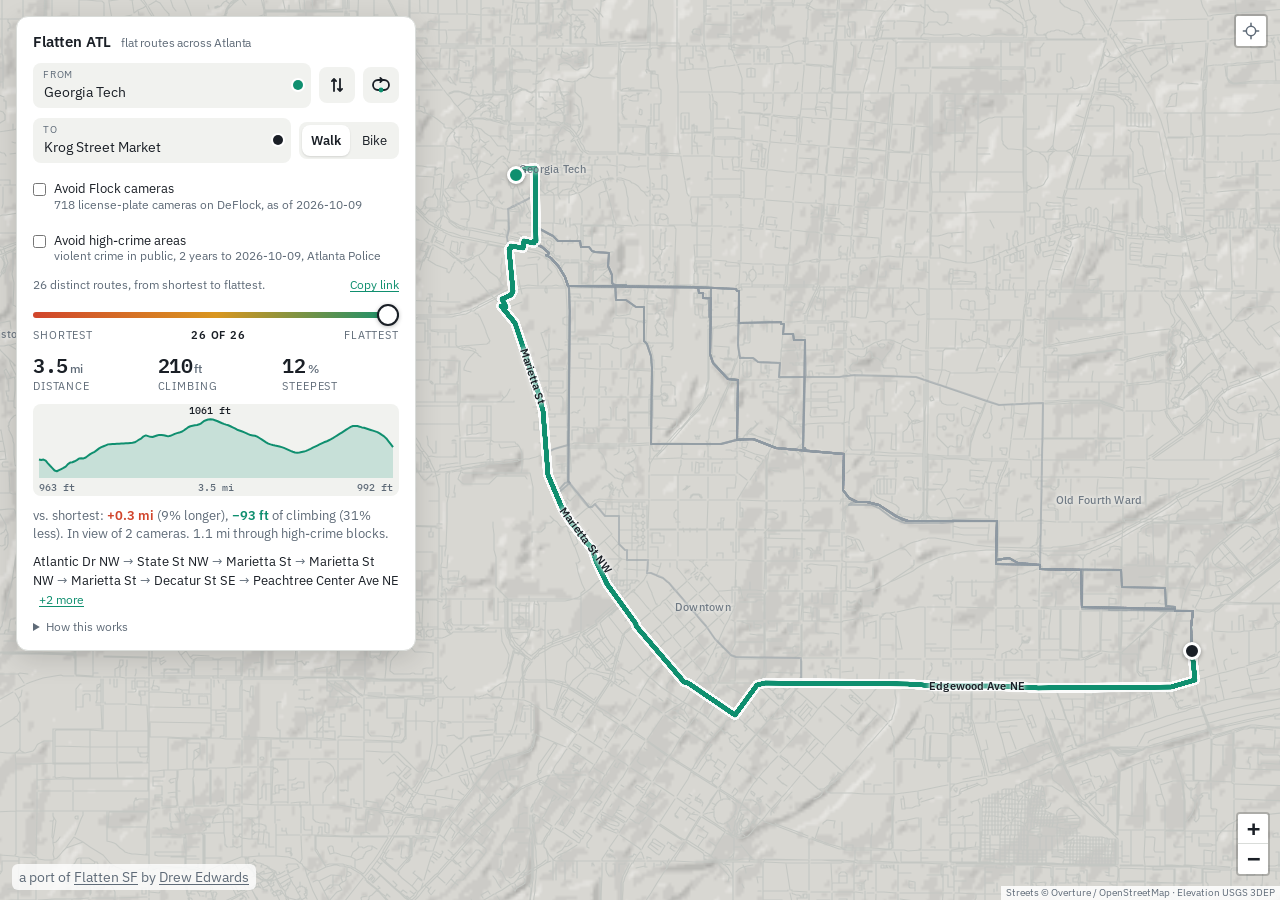
==== commit c46a1617: "Follow me: a location dot that the map stays on as you walk A target button on the route finder's ma" ====
--- a/site/index.html
+++ b/site/index.html
@@ -27,7 +27,7 @@
 <link rel="preconnect" href="https://fonts.gstatic.com" crossorigin>
 <link rel="stylesheet" href="https://fonts.googleapis.com/css2?family=IBM+Plex+Sans:wght@400;500;600&family=IBM+Plex+Mono:wght@500;600&display=swap">
 <link rel="stylesheet" href="leaflet-340720efc3.css">
-<link rel="stylesheet" href="app-117242d932.css">
+<link rel="stylesheet" href="app-b203bd053c.css">
 </head>
 <body>
 <div id="map"></div>
@@ -131,6 +131,10 @@
     through that spends the least distance on them is used and marked.
     These are counts of reports, not the odds of anything happening to
     you, and a busy street has more of them partly for being busy.</p>
+    <p class="fine">The target button on the map shows where you are, with
+    an arrow for the way you are facing, and keeps the map on you as you
+    walk; drag the map to look elsewhere and tap it again to come back.
+    Your position stays on your phone: it is never sent anywhere.</p>
     <p class="fine">Place search is offline: the city's intersections,
     places and addresses are built into this page. Routes stay inside the Atlanta city limits.
     <a href="https://github.com/Broyojo/flattenatl">Source, data and the full analysis</a>.</p>
@@ -139,6 +143,6 @@
 </section>
 <script src="leaflet-5a640ff863.js"></script>
 <script>window.DATA = {"manifest":{"arrays":{"node_lon":{"t":"i4","o":0,"n":95408},"node_lat":{"t":"i4","o":381632,"n":95408},"node_flags":{"t":"u1","o":763264,"n":95408},"node_elev":{"t":"i2","o":858672,"n":95408},"indptr":{"t":"i4","o":1049488,"n":95409},"geom_off":{"t":"i4","o":1431124,"n":116015},"arc_head":{"t":"i4","o":1895184,"n":205727},"arc_edge":{"t":"i4","o":2718092,"n":205727},"arc_len":{"t":"u2","o":3541000,"n":205727},"arc_gain":{"t":"u2","o":3952454,"n":205727},"arc_loss":{"t":"u2","o":4363908,"n":205727},"arc_maxgrade":{"t":"i2","o":4775362,"n":205727},"arc_meangrade":{"t":"u2","o":5186816,"n":205727},"arc_cls":{"t":"u1","o":5598270,"n":205727},"arc_flags":{"t":"u1","o":5803997,"n":205727},"arc_th3":{"t":"u2","o":6009724,"n":205727},"arc_th5":{"t":"u2","o":6421178,"n":205727},"arc_th8":{"t":"u2","o":6832632,"n":205727},"arc_th10":{"t":"u2","o":7244086,"n":205727},"arc_th15":{"t":"u2","o":7655540,"n":205727},"edge_name":{"t":"u2","o":8066994,"n":116014},"edge_cls":{"t":"u1","o":8299022,"n":116014},"edge_bucket":{"t":"u1","o":8415036,"n":116014},"edge_maxgrade":{"t":"u2","o":8531050,"n":116014},"edge_avggrade":{"t":"i2","o":8763078,"n":116014},"edge_len":{"t":"u2","o":8995106,"n":116014},"edge_gainkm":{"t":"u2","o":9227134,"n":116014},"edge_lowstress":{"t":"u1","o":9459162,"n":116014},"edge_stress":{"t":"u1","o":9575176,"n":116014},"addr_street":{"t":"u2","o":9691190,"n":142957},"addr_number":{"t":"u2","o":9977104,"n":142957},"addr_lon":{"t":"u2","o":10263018,"n":142957},"addr_lat":{"t":"u2","o":10548932,"n":142957},"edge_crime":{"t":"u1","o":10834846,"n":116014}},"strings":{"geom":{"o":10950860,"b":1957115},"places":{"o":12907975,"b":884930},"addr_streets":{"o":13792905,"b":95852}},"bytes":13888757},"meta":{"n_nodes":95408,"n_arcs":205727,"n_edges":116014,"classes":["cycleway","footway","living_street","path","pedestrian","primary","residential","secondary","service","steps","tertiary","track","trunk","unclassified","unknown"],"names":["021","1070 Dill","10th Street Northeast","10th Street Northwest","1121 Allene","11th Street Northeast","11th Street Northwest","12th Street Northeast","12th Street Northwest","13th Street Northeast","13th Street Northwest","14th Place Northeast","14th Street Northeast","14th Street Northwest","14th st cycletrack","15th Street Northeast","15th Street Northwest","16th Street Northeast","16th Street Northwest","17 1/2 Street","17th Street Northeast","17th Street Northwest","18th Street Northwest","19th Street Northwest","1st Avenue","1st Avenue Northeast","1st Avenue Southeast","1st Avenue Southwest","1st Street Northeast","1st Street Northwest","1st Street Southwest","2082 Marietta Road","25th Street Northwest","26th Street Northwest","28th Street Northwest","2nd Avenue","2nd Avenue Northeast","2nd Avenue Southeast","2nd Street Northeast","2nd Street Northwest","3rd Avenue","3rd Avenue Northeast","3rd Avenue Southeast","3rd Avenue Southwest","3rd Street Northwest","3rd Street Southwest","4th Avenue","4th Avenue Northeast","4th Avenue Southeast","4th Street Northwest","4th Street Southwest","5th Avenue","5th Avenue Northeast","5th Street","5th Street Northwest","5th Street Southwest","6th Street Northwest","6th Street Southwest","7th Street Northeast","7th Street Northwest","7th Street Southwest","8th Street Northeast","8th Street Northwest","8th Street Southwest","9th Street Northeast","9th Street Northwest","AMB Drive Northwest","Aalto Main","Aaron Street Northwest","Abbey Drive","Abbey Place","Abbey Road Northeast","Abbey Street Northwest","Abbington Court","Abbot Lane Northwest","Abbott Court Southeast","Abbott Street Southwest","Abercrombie Place Northwest","Aberdeen Drive Northwest","Aberdeen Street Northeast","Abington Court","Abington Court Northwest","Abner Court Northwest","Abner Lane","Abner Place Northwest","Abner Terrace","Abner Terrace Northwest","Acacia Street Northwest","Access Route","Acorn Avenue Northeast","Active Oval","Ada Avenue Northwest","Adair Avenue Northeast","Adair Avenue Southeast","Adair Street Southwest","Adams Drive Northwest","Adams Drive Southwest","Adams Overlook Northwest","Adams Run Northwest","Adams Street","Adams Street Southwest","Adamson Street Southwest","Adamsville Drive Southwest","Addington Street Southwest","Addison Place Northwest","Adele Avenue Southwest","Adeline Avenue Northwest","Adelle Street Southeast","Adina Drive","Adina Drive Northeast","Adkins Road Northwest","Adolphus Street Northeast","Adore Court","Adrian Place Northwest","Aerial Way","Aeslin Drive Northwest","Agan Place Northeast","Agape Place","Agnes Jones Place Southwest","Aiken Street Southwest","Airline St Southeast","Airline Street Northeast","Airport Loop Road","Airway Road Northwest","Ajax Drive Northwest","Ajo Walk","Akridge Place Southwest","Akridge Street Northwest","Akron Drive Southeast","Alabama Street Southwest","Alan Drive Southwest","Alaska Avenue Northeast","Albany Drive Southwest","Albemarle Drive Northwest","Albemarle Lane","Albert Street Northwest","Alberta Drive Northeast","Alberta Terrace Northeast","Albion Avenue Northeast","Albright Way Southeast","Alco Street Northeast","Alden Avenue Northwest","Alden Green Trail","Alder Court Southeast","Alder Lane Southwest","Aleron Street Southeast","Alex Drive Southwest","Alex Way Southwest","Alexa Avenue Southeast","Alexander Avenue","Alexander Drive","Alexander Road Northeast","Alexander Street Northeast","Alexandria Drive Southwest","Alfred Road Northwest","Alice Street Southwest","Aline Drive Northwest","Alison Court Southwest","Allegheny Street Southwest","Allegro Drive Northwest","Allen Court Northwest","Allen Lane Southeast","Allen Road Northeast","Allen Temple Court Northwest","Allendale Drive","Allendale Drive Southeast","Allene Avenue Southwest","Allerton Court","Allison Drive Northeast","Alloway Place Southeast","Alma Street Northwest","Alma Street Southwest","Almeta Avenue Northeast","Almont Drive Southwest","Alpine Road Northeast","Alston Drive","Alston Drive Southeast","Alston Place Northeast","Alta Avenue Northeast","Alta Place Northwest","Altadena Place Southwest","Altaview Drive Southeast","Alton Road Northwest","Altoona Place Southwest","Alva Street Northeast","Alvarado Terrace Southwest","Alvin Drive Northwest","Alyson Court","Amal Drive","Amal Drive Southwest","Amber Place Northwest","Amber Road Northwest","Ambient Way","Amelia Avenue","Amherst Place Northwest","Amhurst Drive Northwest","Ami Street Southeast","Amsterdam Avenue Northeast","Anchor Terrace Southwest","Anderson Avenue Northwest","Anderson Avenue Southwest","Anderson Way Southwest","Andover Drive Northwest","Andrew Young International Boulevard","Andrew Young International Boulevard Northeast","Andrews Circle","Andrews Court Northwest","Andrews Drive Northwest","Andrews Street Northwest","Angel Falls Lane Southwest","Angelo Court Northeast","Angelo Drive Northeast","Angier Avenue Northeast","Angier Court Northeast","Angier Place Northeast","Angier Springs Road Northeast","Anita Place Northeast","Aniwaka Avenue Southwest","Anjaco Road Northwest","Anne Street Northwest","Anne Street Southeast","Annecy Drive","Annelaine Drive Southwest","Annie Street Northwest","Anniston Avenue Southeast","Anns Lane","Ansel Lane Northwest","Ansley Circle Northeast","Ansley Drive Northeast","Ansley Lane Northeast","Ansley Villa","Anthony Northwest Street","Antioch Drive Northeast","Antone Street Northwest","Antwerp Drive Southeast","Anwar Trail","Apache Trail Southwest","Apollo Drive Southwest","Arbor Avenue Southeast","Arbor Club Court Northeast","Arbor Gates Drive","Arbor Park Lane Southwest","Arbor Trace Northeast","Arc Way Northeast","Arcadia Circle Northwest","Arcadia Street Northeast","Archcrest Drive Southeast","Archer Street Southwest","Archer Way Northwest","Arcos Way","Ard Place Northwest","Arden Avenue Southwest","Arden Close Northwest","Arden Moor Northwest","Arden Oaks Court Northwest","Arden Road Northwest","Arden Way Northeast","Arden at Argonne Northwest","Ardley Road Southwest","Ardmore Circle Northwest","Ardmore Court Northwest","Ardmore Place Northwest","Ardmore Road Northwest","Ardwick Court","Argonne Avenue Northeast","Argonne Drive Northwest","Argonne Way Northeast","Argule Lane Northwest","Argus Circle Northwest","Argyle Drive Northwest","Arizona Avenue Northeast","Arkwright Circle","Arkwright Place Southeast","Arledge Lane Southwest","Arlene Way Northeast","Arlington Avenue Northeast","Arlington Avenue Southwest","Arlington Circle Northwest","Arlington Drive Northwest","Arlington Parkway Northeast","Arlington Place Northeast","Arlington School Drive Southwest","Armand Court Northeast","Armand Road Northeast","Armour Drive Northeast","Armour Place Northeast","Armstead Place Northwest","Armstrong Street Southeast","Arno Court Northwest","Arno Drive Northwest","Arnold Avenue Northeast","Arnold Street","Arnold Street Northeast","Arpege Way Northwest","Arrow Street","Arrow Street Southwest","Arrowood Drive","Art Walk Crosswalk Mural","Arthur Lane","Arthur Langford Junior Place Southwest","Arthur Street Southwest","Arts Center Way Northeast","Asbury Circle","Asbury Circle Northeast","Asbury Lane Southwest","Asbury Walk","Ashburton Avenue","Ashburton Avenue Southeast","Ashby Circle Northwest","Ashby Grove Southwest","Ashby Place Southwest","Ashby Terrace Northwest","Asheworth Court Northwest","Ashland Avenue Northeast","Ashland Drive Northeast","Ashley Avenue Northeast","Ashmel Court","Ashmel Place","Ashwood Avenue Southwest","Astaire Court Northwest","Asterwood Lane","Astor Avenue Southwest","Athas Street Southeast","Athens Avenue Southwest","Atlanta Avenue Southeast","Atlanta Avenue Southwest","Atlanta BeltLine Northwest Spur","Atlanta BeltLine Southside Trail","Atlanta Beltline Eastside Trail","Atlanta Beltline Northeast Trail","Atlanta Beltline Northside Trail","Atlanta Beltline Northwest Trail","Atlanta Beltline Southeast Trail","Atlanta Beltline Southside Trail","Atlanta Beltline Southwest Trail","Atlanta Beltline Westside Trail","Atlanta Industrial Drive Northwest","Atlanta Industrial Parkway Northwest","Atlanta Industrial Way Northwest","Atlanta Northwest Beltline Trail","Atlanta Student Movement Boulevard Southwest","Atlantic Drive","Atlantic Drive Northwest","Atlantis Avenue Northeast","Atwood Road Northeast","Atwood Street Southwest","Auburn Avenue Northeast","Auburn Pointe Drive Southeast","Auditorium Place Southeast","Audrey Place","Audubon Circle Southwest","Audubon Court","Augusta Avenue Southeast","Augusta Place Southeast","Aurora Avenue Northwest","Austell Way Northwest","Austin Avenue Northeast","Austin Court Southwest","Austin Road Southwest","Austin Woods Court Southwest","Austin Woods Drive Southwest","Autumn Lane Southwest","Avalon Place Northeast","Avalon Road Southwest","Avebury Drive","Avenida Street Southwest","Avenue Place","Avery Drive Northeast","Avery Road Southwest","Aviation Circle Northwest","Avon Avenue Southwest","Avondale Avenue Southeast","Avonwood Circle Southwest","Axis Circle","Ayr Place Southeast","Ayrshire Circle Northwest","Azalea Walk","Azalee Hester Wharton Way Northwest","Azalee Wharton Avenue Northwest","Azalia Street Southwest","Azlee Place Northwest","Backyard Way","Bader Avenue Southwest","Bagley Street Northeast","Bagwell Drive Southwest","Bailey Street Southeast","Bailey Street Southwest","Baker Circle Northwest","Baker Drive Southwest","Baker Highland Conn Northeast","Baker Ridge Drive Northwest","Baker Road Northwest","Baker Street Northeast","Baker Street Northwest","Baker Terrace Northwest","Bakers Ferry Road Northwest","Bakers Ferry Road Southwest","Baldwin Street Southwest","Baliwick Drive","Baltimore Place Northwest","Banberry Drive Southeast","Bank Of America Plaza Walkway","Bankhead Avenue Northwest","Bankhead Hi Rail Access","Banks Avenue Southwest","Banton Drive Northwest","Barbara Lane Northwest","Barclay Close","Barclay Place Northeast","Barfield Avenue Southwest","Barfield Run Northwest","Barge Road Southwest","Barksdale Drive Northeast","Barnes Street Northwest","Barnesdale Way Northeast","Barnett Drive Northwest","Barnett Street Northeast","Barone Place Northwest","Barrett Drive Northwest","Barrington Court Northwest","Barrington Trace Circle","Barron Court Northwest","Barrow Place Southwest","Barton Drive","Bartow Street Southwest","Bartram Street Southeast","Basil Way Southwest","Bass Street Southeast","Bass Street Southwest","Bassett Hall Place Northwest","Bateman Drive Southeast","Bates Avenue Northeast","Bates Avenue Southeast","Battery Place Northeast","Battle Creek Way Northwest","Battle Overlook Northwest","Battlefield Avenue Southeast","Battleview Drive Northwest","Baxter Road Southwest","Bay Line Lane","Bayberry Drive Southwest","Baylor Street Northwest","Bayrose Circle","Baywood Drive Southeast","Beach Way Southwest","Beaconfield Court","Beardon Circle Southeast","Beatie Avenue Southwest","Beatty Wildflower Trail","Beaty Place","Beaty Place Northeast","Beaupree Street Southwest","Beaver Falls Place Southwest","Beaverbrook Drive Northwest","Beck Street Northwest","Becker Place Northwest","Beckham Place Northeast","Beckwith Street Southwest","Bedford Street Northwest","Beech Haven Road Northeast","Beech Valley Road Northeast","Beech Valley Way Northeast","Beechcrest Road","Beecher Circle Southwest","Beecher Court Southwest","Beecher Road Southwest","Beecher Street Southwest","Beechview Drive Southeast","Beechwood Avenue Southwest","Beechwood Boulevard Southwest","Beechwood Drive Northwest","Beechwood Hills Court Northwest","Beeler Drive Southwest","Beeline Boulevard","Belfast Street Southwest","Belfort Road Southeast","Belfour Lane","Belgarde Place Southeast","Belgrade Avenue Northeast","Belhaven Lane Southeast","Bell Street Northeast","Bell Street Southeast","Bellaire Drive Northeast","Bellemeade Avenue Northwest","Bellevue Drive Northeast","Bellingrath Avenue Northwest","Bellview Avenue Northwest","Belmont Avenue Southwest","Belmonte Circle Southwest","Belmonte Court Southwest","Belmonte Drive Southwest","Belt Loop Southeast","Beltline Access Line","Beltline access","Belvedere Avenue Southwest","Belvedere Drive Northwest","Ben Hill Court Southwest","Ben Hill Road","Bender Street Southwest","Benjamin Court Southwest","Benjamin E Mays Drive Southwest","Benjamin Weldon Beckers Drive Southeast","Bennett Street Northwest","Benniger Trace Southwest","Benning Place Northeast","Benson Street","Bent Creek Way Southwest","Benteen Avenue Southeast","Benteen Park Drive Southeast","Benteen Way Southeast","Benton Place Northwest","Beracah Trail Southwest","Beracah Walk Southwest","Berckele Street Southwest","Berean Avenue Southeast","Berkeley Avenue Northwest","Berkshire Road Northeast","Bernard Road Northwest","Bernard Street Northwest","Berne Street Southeast","Bernice Street","Bernice Street Southeast","Bernice Street Southwest","Bernina Avenue Northeast","Bert Lane Southeast","Berwick Avenue Northeast","Beryl Street Southwest","Besto Drive Northwest","Bethany Forest Drive Southwest","Bethel Drive Northwest","Betsy Avenue Southwest","Betty Ann Court","Beutell Street Northwest","Beverly Lane Northeast","Beverly Place Northwest","Beverly Road Northeast","Bibb Street Northwest","Bibbs Circle Northwest","Bicknell Street Southwest","Biggers Street Southeast","Biglin Street Southwest","Bike/Hike Trail","Bill Kennedy Way","Bill Lucas Drive Southeast","Bill Lucas Drive Southwest","Billings Avenue Southeast","Bills Circle Southwest","Biltmore Drive Northeast","Biltmore Place Northwest","Binary Bridge","Binder Place Northeast","Bio Bridge","Birch Street Southwest","Birchwood Drive Northeast","Bird Street Southeast","Birdie Lane Southwest","Bisbee Avenue Southeast","Biscayne Drive Northwest","Bishop Street Northwest","Bishop Way Northeast","Bismark Road Northeast","Bitsy Grant Connector Trail","Bitsy Grant Tennis Center","Bixby Byway Drive Southeast","Bixby Street Southeast","Bixby Terrace Southeast","Black Forest Trail Southwest","Black Oak Drive Southeast","Blackland Court Northwest","Blackland Drive Northwest","Blackland Road Northwest","Blair Villa Drive Southeast","Blairwood Court Southwest","Blake Avenue Southeast","Blakely Drive Northeast","Blanche Street Northwest","Blanton Avenue Southwest","Blanton Road Northwest","Blashfield Street Southeast","Blayton Circle Northwest","Blayton Lane Southeast","Blossom Street Southwest","Blue Ridge Avenue Northeast","Bluefield Drive Southwest","Bluff Street Southwest","Blyss Avenue Northwest","Bob Callan Trail","Bob White Drive Southwest","Bobby Brown Parkway","Bobby Dodd Way Northwest","Bobolink Circle Southwest","Bohler Court Northwest","Bohler Lane","Bohler Lane Northwest","Bohler Mews","Bohler Pointe","Bohler Road Northwest","Boise Trail Southwest","Bolfair Drive Northwest","Bolling Road Northeast","Bolling Way Northeast","Bollingbrook Drive Southwest","Bolton Drive Northwest","Bolton Parkway Northwest","Bolton Place Northwest","Bolton Road","Bolton Road Northwest","Bonair Street Southwest","Bonaventure Avenue Northeast","Bond Drive Southwest","Bonn Street Southeast","Bonneville Terrace Northwest","Bonnie Brae Avenue Southwest","Bonnie Lane Northeast","Bonnie Lane Southeast","Bonniview Street Southwest","Bonnybrook Drive Southwest","Bonnybrook Way","Bonnybrook Way Southwest","Bonview Lane Northeast","Booker Avenue Southwest","Booker Street Northwest","Booker Street Southwest","Booker Washington Drive Northwest","Booth Avenue Northwest","Booth Street Northwest","Boss Street Northwest","Boulder Park Drive Southwest","Boulder Park Lane","Bouldercrest Drive Southeast","Bouldercrest Road Southeast","Boulevard Drive Northeast","Boulevard Granada Southwest","Boulevard Lorraine Southwest","Boulevard Northeast","Boulevard Place Northeast","Boulevard Southeast","Bowen Avenue Southeast","Bowen Circle Southwest","Bowen Court","Bowen Place Northwest","Bowen Street Northwest","Boyd Avenue Northwest","Boyd Trace Lane","Boykin Street Southwest","Boynton Avenue Southeast","Bradberry Street Southwest","Braddock Street Southwest","Bradley Avenue Southeast","Bradley Street Northeast","Bradley Street Southeast","Brady Avenue Northwest","Braeburn Circle Southeast","Braeburn Drive Southeast","Braemar Avenue Southwest","Bramante Circle Southwest","Branch Avenue Northeast","Branch Drive Southwest","Branchwood Drive","Brandon Park Place Northwest","Brandsford Court Northwest","Brandsford Lane Northwest","Brandsford Street Northwest","Brandywine Street Southwest","Brandywine Townhouses","Branham Street Northeast","Brannen Road Southeast","Brantley Place Northwest","Brantley Street","Brantley Street Northeast","Brantley Street Northwest","Brantley Walk Lane Northwest","Brasfield Square","Bratton Street Northwest","Braxton Road Southwest","Brees Court Northwest","Breezy Circle Southeast","Breezy Street Southeast","Breezy Way Southeast","Brennan Lane Southwest","Brentwood Drive Northeast","Brentwood Terrace Northeast","Bresford Avenue","Breuer Mews","Brevard Avenue Southwest","Brewer Boulevard Southwest","Brewer Drive Southwest","Brewster Street Southwest","Briar Glen Lane Southwest","Briar Ridge Way Southwest","Briar Trail Court Southwest","Briarcliff Court Northeast","Briarcliff Place Northeast","Briarcliff Road Northeast","Briarcliff Terrace Northeast","Briarpark Court","Briarwood Drive Northeast","Brickton Drive","Brickworks Circle","Bridal Path Northeast","Bridgeport Drive Northwest","Bridges Avenue","Bridges Avenue Southwest","Bridgewater Street Southwest","Brighton Boulevard","Brighton Road Northeast","Brightwood Lane Southwest","Brittain Drive Northwest","Brittany Court Northeast","Brittany Walk","Brittany Way Northeast","Brk Terrace Northwest","Broad Street Northwest","Broad Street Southwest","Broadland Court Northwest","Broadland Road Northwest","Broadview Lane Northeast","Broadview Place Northeast","Broadview Terrace Northeast","Broadwell Street Southwest","Bromack Drive Southeast","Bronx Street Northwest","Brook Avenue Northwest","Brook Hollow Road Northwest","Brook Way Southwest","Brookdale Drive","Brookdale Drive Northwest","Brookdale Drive Southwest","Brookhaven Hideaway Court Northeast","Brookhaven Lane","Brookhaven Lane Northeast","Brookhaven Manor Crossing","Brookhaven Place","Brookhaven Springs Court Northeast","Brookhaven Springs Drive Northeast","Brookline Street Southwest","Brooklyn Avenue Northwest","Brookridge Drive Northeast","Brooks Avenue Northeast","Brooks Avenue Southwest","Brooks Drive Northwest","Brooks Drive Southwest","Brooks Terrace Southeast","Brookview Drive Northwest","Brookview Lane Northwest","Brookwood Drive Northeast","Brookwood Place","Brookwood Valley Circle Northeast","Brotherton Street Southwest","Brotherton Transportation Mall Southwest","Brown Avenue Southeast","Brown Place Southeast","Brown Street Northwest","Brown Street Southwest","Browning Street Southwest","Brownlee Place Southwest","Brownlee Road Northwest","Brownlee Road Southwest","Brownlee Villa Apartments","Browns Mill Road","Browns Mill Road Southeast","Brownstone Lane Southeast","Brownstones Circle Northeast","Browntown Road Northwest","Brownwood Avenue Southeast","Broyles Street Southeast","Bruce Circle Southeast","Brunswick Avenue Southeast","Bryan Place","Bryan Street Southeast","Bryn Mawr Circle Northwest","Bryn Mawr Lane Northwest","Bryson Drive Northwest","Bryson square At City park","Buchanan Lane Southeast","Buchanan Street Northwest","Buckeye Street Southwest","Buckhead Avenue Northeast","Buckhead Court","Buckhead Forest Mews","Buckhead Lane","Buckhead Trace Northeast","Buckhead Way Northeast","Buckingham Circle Northwest","Buckley Way","Buena Vista Avenue Southwest","Buff Drive Northeast","Buford Highway","Bull Street","Bunberry Court Southwest","Bungalow Lane","Bunker Hill Drive Southwest","Burbank Drive Northwest","Burbank Drive Southwest","Burchill Street","Burden Street Northwest","Burgess Street Southeast","Burgundy Terrace Southeast","Burke Road Northeast","Burke Shire Place","Burlington Road Northeast","Burning Tree Drive","Burns Drive Southwest","Burns Street Southeast","Burnside Drive Northwest","Burnside Place Northwest","Burnside Road Northwest","Burnt Hickory Drive Southwest","Burre Lane Southwest","Burroughs Avenue Southeast","Burroughs Street Southeast","Burrow Drive Northwest","Burton Drive Northeast","Burton Road Northwest","Burton Street Southeast","Burton Trace Southwest","Burtz Street Northwest","Bush Street Northwest","Butler Lane","Butler Way Northwest","Butler's Lane","Butner Road","Byewood Lane Southwest","Byrere Terrace Southwest","Byron Drive Southwest","Cady Way","Cahaba Drive Southwest","Cahoon Street Southwest","Cain Street Northeast","Cains Hill Place Northwest","Cairo Street Northwest","Calhoun Street Northwest","Calhoun Terrace Southwest","Callahan Street Northwest","Callan Circle Northeast","Callaway Court","Calloway Drive Northwest","Calvert Lane Northeast","Calverton Lane Southwest","Calvin Court","Calypso Circle","Cambria Avenue Northwest","Cambria Road","Cambridge Drive Southwest","Camden Court","Camden Park Court Northeast","Camden Road Northeast","Camellia Lane Northeast","Cameron Madison Alexander Boulevard Northwest","Cameron Street Southeast","Camfield Court Southwest","Camilla Street Southwest","Camp Creek Parkway","Camp Ground Road Southwest","Campbell Street Southeast","Campbell Way","Campbellton Place Southwest","Campbellton Road","Campbellton Road Southwest","Camrose Way Northwest","Candlelight Lane Southwest","Candler Drive","Candler Park Drive Northeast","Candler Point Drive","Candler Road","Candler Road Northeast","Candler Road Southeast","Candler Street Northeast","Cannon Street","Canova Street Southwest","Cant Street Southwest","Canter Road Northeast","Canterbury Lane Northeast","Canterbury Road Northeast","Canterbury Trail","Cantey Place Northwest","Cantrell Road Northeast","Cape Street Southwest","Capital City Lane Northeast","Capitol Avenue Southeast","Capitol Avenue Southwest","Capitol Place Southwest","Capitol Square Southwest","Capitol View Avenue Northwest","Cardinal Drive","Cardinal Way Southwest","Cardo Drive Northwest","Cardova Drive Northeast","Carey Drive Southeast","Careygate Drive Northwest","Carlisle Street Northwest","Carlisle Way","Carlton Court Northwest","Carlton Drive Northeast","Carlton Ridge Northeast","Carlyle Lake","Carlyle Park Drive Northeast","Carmain Drive Northeast","Carmel Avenue Northeast","Carmia Way","Carmon on Wesley Northwest","Carnegie","Carnegie Way Northwest","Carnes Place Southwest","Carol Lane Northeast","Carol Lane Northwest","Caroline Street Northeast","Carolyn Street Northwest","Carolyn Street Southwest","Caron Circle Northwest","Carondelett Cove Southwest","Carousel Drive Southwest","Carpool A","Carpool B","Carr Circle","Carr Circle Northwest","Carr Street Northwest","Carriage Gate Trail","Carriage Way Northwest","Carrington Park","Carroll Avenue Southwest","Carroll Drive Northwest","Carroll Street Southeast","Carson Lane","Carson Pass Southwest","Carter Avenue Southeast","Carter Circle","Carter Drive Northeast","Carter Street Northwest","Carter Way Southeast","Carver Circle Northwest","Carver Drive Northwest","Cascade Avenue Southwest","Cascade Circle Southwest","Cascade Court","Cascade Falls Drive Southwest","Cascade Knolls Drive Southwest","Cascade Parc Boulevard Southwest","Cascade Park Boulevard Southwest","Cascade Park Drive Southwest","Cascade Parkway Southwest","Cascade Place Southwest","Cascade Point","Cascade Road","Cascade Terrace Southwest","Casplan Court Southwest","Casplan Street","Casplan Street Southwest","Cassanova Street Southeast","Casson Street Northeast","Castellan Drive","Castle Falls Drive Northeast","Castle Keep Way","Castleberry Hill Walk Southwest","Castleberry Station Drive Southwest","Castleberry Street Southwest","Castlegate Drive Northwest","Castlewood Drive Northwest","Castlewood Street","Catherine Street Southwest","Cativo Dr Connector Trail","Cativo Drive Southwest","Cato Street Northwest","Cavanaugh Avenue Southeast","Cave Road Northwest","Cecile Avenue Southeast","Cecilia Drive Southeast","Cedar Avenue","Cedar Avenue Northwest","Cedar Chase Circle Northeast","Cedar Chase Drive Northeast","Cedar Chase Lane Northeast","Cedar Island Drive Southwest","Celebration Court","Celebration Drive Southwest","Celeste Lane","Cemetery Street Southeast","Centennial Lane Northwest","Centennial Olympic Park Drive Northwest","Centennial Olympic Park Drive Southwest","Centennial Trail Northwest","Centennial Way","Centennial Way Northwest","Centennial way","Center Hill Avenue Northwest","Center Northwest Street","Center Pointe Circle","Center Street","Center Street Northwest","Centra Villa Drive Southwest","Central Avenue","Central Park Place Northeast","Centre Parkway","Cerro Street Southwest","Chadwick Road Southwest","Chalmers Drive Northwest","Chamberlain Street Southeast","Chambers Avenue","Champa Avenue Northwest","Channing Drive Northwest","Channing Place Northwest","Chantilly Drive Northeast","Chapel Street Southwest","Chappell Road Northwest","Chappell Road Southwest","Charles Allen Drive Northeast","Charles Bank Avenue","Charles Place Northwest","Charleston Avenue Southeast","Charleston Pointe Southeast","Charline Avenue Northeast","Charlotte Place Northwest","Charlton Place Southwest","Charter Oak Drive Southwest","Chastain Commons Northeast","Chastain Drive Northeast","Chastain Memorial Parkway","Chastain Park Avenue Northwest","Chastain Park Court","Chastain Park Court Northeast","Chastain Park Drive","Chastain Park PATH Trail","Chastain Street Southeast","Chateau Court Northwest","Chateau Drive Northwest","Chateaugay Lane Northeast","Chatham Avenue Southwest","Chatham Hill Northwest","Chatham Road Northwest","Chatham Way Northwest","Chatsworth Place Northwest","Chattahoochee Avenue Northwest","Chattahoochee Circle Northwest","Chattahoochee River Trail","Chattahoochee Row Extension","Chattahoochee Row Northwest","Chaucer Drive Southwest","Chaumont Square Northwest","Cheatham Drive","Chelsea Circle Northwest","Chelsea Court","Chelsey Lane Northeast","Chenault Place Northwest","Cherokee Avenue Southeast","Cherokee Place Southeast","Cherokee Road Northwest","Cherokee Trail Southwest","Cherry Blossom Drive Southwest","Cherry Blossom Lane","Cherry Laurel Lane Southwest","Cherry Street Northwest","Cheshire Bridge Road","Cheshire Farm Trail","Chester Alley Southeast","Chester Avenue Southeast","Chestnut Circle","Chestnut Place Northwest","Chevelle Lane","Chevington Court","Cheviot Glen","Chicago Avenue Northwest","Chicamauga Avenue Northwest","Chicamauga Avenue Southwest","Chicamauga Place Southwest","Chickadee Court Southwest","Chief Matthews Road","Childress Drive Southwest","Childs Drive Northwest","Chilton Drive Northwest","Chinaberry Way Southwest","Chinkapin Circle","Chipley Street Northeast","Chivers Street Northwest","Christina Street Northwest","Christman Street Southwest","Christophers Walk Northwest","Church Street Northwest","Citadel Drive Northeast","City Heights Drive Northeast","City Line Avenue Northeast","City Park Drive Southeast","City Scape Plaza Northeast","City View Court Northeast","Claire Drive Northeast","Claire Drive Southeast","Claire Drive Southwest","Clairmont Circle","Clairmont Lake","Clairmont Road","Claremont Street Northwest","Clarendale Drive Northwest","Claridge Trace Southwest","Clarissa Drive Northwest","Clark Howard Lane Southwest","Clark Place Northwest","Clark Street Northwest","Claude Street Northwest","Claudel Court Southwest","Clay Street Northeast","Clay Street Southeast","Clearbrook Drive Southwest","Clearvue Terrace Southwest","Clearwater Road Southwest","Cleburne Avenue Northeast","Cleburne Terrace Northeast","Clement Drive Southwest","Clement Way Southwest","Clemont Drive Northeast","Clermont Avenue","Cleveland Avenue Southeast","Cleveland Avenue Southwest","Cleveland Circle Southwest","Cleveland Street Southeast","Clifford Avenue Northeast","Clifton Heights Lane Northeast","Clifton Road","Clifton Road Northeast","Clifton Road Southeast","Clifton Street Northeast","Clifton Street Southeast","Clifton Terrace Northeast","Clifton Way Northeast","Clifton Way Southeast","Climax Street Southeast","Clinton Place Southwest","Closed Lake Avenue","Cloudland Drive Northwest","Clover Street Southwest","Cloverdale Drive Southeast","Clovis Court Northwest","Club Circle Northeast","Club Commons Circle Northeast","Club Drive Northeast","Club Place Northeast","Club Place Southeast","Club Station Drive Northeast","Club Terrace Northeast","Club Valley Drive Northeast","Coal Place","Cobalt Drive Northwest","Cobb Parkway South","Cobb Street Southwest","Cobblestone Drive Northeast","Coca-Cola Place Southeast","Cochise Drive Southeast","Cochran Drive Northwest","Codel Street Southwest","Cofield Drive","Coggins Drive Southeast","Cohen Street Southwest","Colby Court Southeast","Colebrook Street Northeast","Coleman Street Southwest","Colgan Court","Colland Drive Northwest","College Avenue Northeast","Collier Commons Northwest","Collier Commons Way","Collier Court Northwest","Collier Drive Northwest","Collier Lane Northwest","Collier Place Northwest","Collier Ridge Drive Northwest","Collier Road Northwest","Collins Avenue","Collins Drive Northwest","Collins Ridge Drive Northwest","Collins Road Northwest","Collins Street Southeast","Collum Street Northwest","Colmer Avenue Southeast","Cologne Drive Southeast","Colonial Homes Drive Northwest","Color Circle","Colorado Avenue","Colorado Trail Southwest","Colquitt Avenue Northeast","Colquitt Street Southwest","Commerce Circle Southwest","Commerce Drive Northwest","Commerce Way Southeast","Commercial Avenue Northwest","Commodore Drive Northwest","Common Area Drive","Commons Place Northwest","Commonwealth Avenue","Compton Drive","Compton Drive Southeast","Concrete Alley","Cone Street Northwest","Conifer Circle Northeast","Conifer Park Lane","Conley Road Southeast","Connally Avenue Southwest","Connally Court","Connally Drive","Connally Drive Southwest","Connally Street Southeast","Connecticut Avenue Northeast","Connell Avenue Southwest","Conrad Avenue Southeast","Constellation Overlook Southwest","Constitution Road Southeast","Construction Entrance","Continental Colony Parkway Southwest","Converse Drive Northeast","Conway Forest Drive Northwest","Conway Glen Drive Northwest","Conway Place Northwest","Conway Place Southeast","Conway Pointe Drive Northwest","Conway Valley Court Northwest","Conway Valley Road Northwest","Cooledge Avenue Northeast","Cooper Street Southwest","Copeland Avenue Southwest","Cordoba Square Northwest","Cordova Street Southwest","Cordy Place Southwest","Coretta Bend Northwest","Coretta Scott View","Corey Center","Corina Lane","Corley Street Northeast","Cormac Street","Cornelia Street Southeast","Cornell Boulevard Southwest","Cornell Road Northeast","Coronado Drive Northwest","Coronet Way Northwest","Corvair Drive Southeast","Cosmopolitan Drive","Cosmopolitan Drive Northeast","Cottage Grove Avenue Southeast","Cottage Lane Northwest","Cottesford Drive","Country Club Drive Southwest","Country Club Lane Southwest","County Line Road Southwest","Courtenay Court Northeast","Courtenay Drive Northeast","Courtland Street Northeast","Courtland Street One-Way Protected Bike Lane","Courtland Street Southeast","Cove Crossing Southwest","Cove Trail Southwest","Cox Avenue Southwest","Cox Drive Southwest","Cozy Circle Southeast","Cozy Court Southeast","Craftsman Road","Crane Road Northeast","Cranford Drive","Crawford Place Northwest","Creek Valley Court Southwest","Creek View Terrace Northwest","Creek Walk Connector Multi-use Path","Creek Wood Close Northeast","Creekside Circle Northwest","Creekside Drive Northwest","Creekview Lane Northwest","Creighton Road Southwest","Crescendo Drive Northwest","Crescent Avenue Northeast","Crest Circle","Crest Ridge Drive","Cresthill Avenue Northeast","Crestmont Lane Southwest","Crestridge Drive Northeast","Crestview Avenue","Crestwell Circle","Crestwicke Pointe Northeast","Crestwicke Trace Northeast","Crestwood Drive Southeast","Crew Street Southwest","Crk Terrace Northwest","Croecus Avenue Northwest","Croft Place Northwest","Crogman Street Southeast","Crosby Drive Northwest","Cross Creek Parkway Northwest","Cross Road Southeast","Cross Street Northwest","Crown Road Southeast","Crumley Street Southeast","Crumley Street Southwest","Culberson Street Southwest","Culpepper Street Northwest","Cumberland Circle Northeast","Cumberland Place Northeast","Cumberland Road Northeast","Cumming Drive Southwest","Cummings Drive Southwest","Cummings Street Southeast","Cunningham Place Southwest","Curran Street Northwest","Currier Street Northeast","Cushenberry Lane Northwest","Cushman Circle Southwest","Custer Avenue Southeast","Custer Way","Cypress Lane Southwest","Cypress Street Northeast","Dahlgren Lane","Dahlgren Street Southeast","Dahlia Avenue Northwest","Dale Creek Drive Northwest","Dale Drive Northeast","Dale Drive Southeast","Dale Lane Southwest","Daleview Drive Southeast","Daleview Way","Dallas Street Northeast","Dalmer Road Northeast","Dalney Street Northwest","Dalon Road Northeast","Dalton Street Southeast","Dalvigney Street Northwest","Dameron Circle Southwest","Dancing Fox Road","Danforth Road Southwest","Daniel Avenue Northeast","Daniel Avenue Southeast","Daniel Road Southwest","Daniel Street Southeast","Danner Street Southeast","Dannon View Southwest","Danube Road Northeast","Dargan Place Southwest","Darlington Circle Northeast","Darlington Commons Court","Darlington Commons Court Northeast","Darlington Road Northeast","Darrah Court Southwest","Darrah Drive Southwest","Darrah Way Southwest","Dartmouth Drive Southwest","David Drive","Davidson Avenue Northeast","Davis Circle Northwest","Davis Place Northwest","Davis Street Northwest","Dawn View Lane Northwest","Daws Avenue Southeast","Dawson Lane","De Arc Place Northwest","De Leon Street Northeast","DeKalb Avenue","DeKalb Avenue Northeast","DeKalb Place Northeast","Dean Drive Northwest","Dean Overlook Northwest","Dearborn Street Southeast","Dearwood Drive Southwest","Deauville Court Northwest","Decatur Street Southeast","Deckner Avenue Southwest","Deerborne Court Southwest","Deering Road Northwest","Deerwood Drive Southwest","Deerwood Lane Southwest","Defoor Avenue Northwest","Defoor Circle Northwest","Defoor Court Northwest","Defoor Hills Road Northwest","Defoor Landing Northwest","Defoor Place Northwest","Defoor Village Court","Defoor Village Court Northwest","Defoors Court","Defoors Court Northwest","Defoors Ferry Road Northwest","Defoors Mill Court Northwest","Defoors Mill Drive Northwest","Defoors Mill Northwest","Defoors Mill Way","Defoors Place","Defoors Walk","Defoors Walk Northwest","Degress Avenue Northeast","Dekalb Avenue Northeast","Dekalb Drive","Delano Drive Northeast","Delaware Avenue Northeast","Delaware Avenue Southeast","Delbridge Street Northwest","Delevan Street Southwest","Della Reynolds Street Southwest","Dellwood Drive Northwest","Delmar Avenue Southeast","Delmar Court Southeast","Delmar Lane Northwest","Delmont Drive Northeast","Delmoor Court Northwest","Delmoor Drive Northwest","Delowe Drive","Delowe Drive Southwest","Delowe Place Southwest","Delowe Stanton Access Road","Delphine Drive","Delray Drive Northwest","Delta Boulevard","Delta Place Northeast","Delta Way Southeast","Demorest Avenue Northeast","Denville Trace","Derby Drive Southwest","Derry Avenue Southwest","Deshler Street Southwest","Desmond Drive","Desoto Avenue Southwest","Desoto Falls Court Southwest","Desoto Street Northwest","Detroit Avenue Northwest","Detroit Court Northwest","Devin Place Northeast","Devon Drive","Devonshire Place Northwest","Dewald Alley","Dewberry Lane","Dewey Street Southwest","Diana Drive Southwest","Dickerson Drive","Dickey Drive","Dickson Place Northeast","Dietz Avenue","Dietz Avenue Southwest","Dilbeck Place Northeast","Dill Ave Southwest","Dill Avenue Southwest","Dillon Street","Dimmock Street Southwest","District Avenue Northwest","Division Place Southwest","Division Street Northwest","Dixie Avenue Northeast","Dixie Hills Circle Northwest","Dixie Mill Lane","Dixie Street Southeast","Doane Street Southwest","Dobbs Circle Northwest","Doctor Thomas Winston Cole Junior Way Southwest","Dodd Avenue Southwest","Dodson Drive","Dodson Drive Southwest","Dodson Terrace Southwest","Dogwood Court Southwest","Dogwood Drive","Dogwood Drive Northwest","Dollar Mill Court Southwest","Dollar Mill Road Southwest","Dollar Mill Way Southwest","Dolphin Drive Southwest","Donald Lee Hollowell Parkway Northwest","Doncaster Drive Northeast","Donna Smith Street Northwest","Donnalee Street Southeast","Donnebrook Lane Southeast","Donnelly Avenue Southwest","Donzi Lane Southeast","Dooley Drive","Dora Street Southwest","Doral Court Southwest","Doral Drive Southwest","Doral Park Drive Southeast","Dorchester Drive Northwest","Dorothy Street Southeast","Dorr Avenue Southeast","Dorsey Road","Dorsey Street Southwest","Doster Street Southwest","Douglas Street Southeast","Douglas Street Southwest","Dover Boulevard Southwest","Dover Court Southwest","Dover Road Northwest","Dovers Alley Southwest","Dowman Drive","Downs Drive Southwest","Downwood Circle Northwest","Doyle Street Southeast","Draycott Place","Drew Drive","Drewry Street Northeast","Driggs Drive Northwest","Druid Circle Northeast","Druid Place Northeast","Druid Walk","Drummond Street Southwest","Dryden Lane","Dudley Court Northwest","Dudley Lane Northwest","Duffield Drive Northwest","Dumbarton Court Northwest","Dumbarton Road Northwest","Dunbar Street Southwest","Duncan Drive Northwest","Dunfrane Drive Southeast","Dunlop Way","Dunning Street Southeast","Dunseath Avenue Northwest","Dunwoody Street Northeast","Dunwoody Trail Northeast","Dupont Avenue Northwest","Dupont Avenue Southeast","Dupont Commons Circle Northwest","Dupont Commons Drive Northwest","Dupont Commons Lane","Dupont Park Northwest","Dupont Place Southeast","Dupont View Northwest","Dupree Street Northwest","Durand Drive Northeast","Durango Road Southwest","Durant Place Northeast","Dutch Valley Place Northeast","Dutch Valley Road Northeast","Eagle Row","Eames Green Northwest","Earle Street Northwest","Early Street Northwest","Earnest Street Northwest","Eason Street Northwest","East Andrews Drive Northwest","East Avenue Northeast","East Avenue Northwest","East Beechwood Drive Northwest","East Brookhaven Drive Northeast","East Cedar Lane Southwest","East Cleveland Avenue","East Club Drive Northeast","East Club Lane Northeast","East Conway Drive Northwest","East Court Drive Southwest","East District Avenue","East Drive Northeast","East Handy Drive Northwest","East Kildare Avenue Northwest","East Lake Boulevard","East Lake Drive","East Lake Drive Northeast","East Lake Drive Southeast","East Lake Road Northeast","East Lake Terrace Southeast","East Morningside Drive Northeast","East Ontario Avenue Southwest","East Paces Court Northeast","East Paces Ferry Road Northeast","East Palisades","East Palisades- Whitewater Creek","East Park Lane Northeast","East Parkwood Road","East Pelham Road Northeast","East Pharr Road","East Pharr Road Northeast","East Pine Valley Road Northwest","East Powderhorn Road Northeast","East Rhinehill Road Southeast","East Rock Springs Road Northeast","East Roxboro Road Northeast","East Shadowlawn Avenue Northeast","East Side Avenue Southeast","East Simon Terrace Northwest","East Sussex Road Northeast","East Tupelo Street Southeast","East Wesley Road","East Wood Valley Road Northwest","East Woodberry Avenue","Eastbrook Terrace","Eastgate Court","Eastland Road Southeast","Eastport Terrace Southeast","Eastridge Road Southwest","Eastside Path","Eastwood Avenue Southeast","Eastwood Drive","Echo Street Northwest","Echota Drive Northwest","Eden Avenue Southeast","Edgebrook Lane Southwest","Edgefield Drive Southwest","Edgehill Avenue Northwest","Edgehill Manor","Edgemore Drive Southeast","Edgewater Drive Southwest","Edgewood Avenue Northeast","Edie Avenue Southeast","Edinboro Road Northwest","Edinburgh Terrace Northeast","Edison Avenue Northeast","Edison Garden","Edmund Court","Edmund Park Drive","Edward Street Northwest","Edwards Drive Northwest","Edwards Street Northwest","Edwin Place Northwest","Edwin Street Northwest","Edwina Lane Southwest","Eggleston Street Southwest","Eighth Street","Eisenhower Circle Southeast","Eisenhower Court Southeast","Eisenhower Road Southeast","El Paso Road Southwest","Elaine Avenue Northwest","Elbert Street Southwest","Elbridge Drive Northwest","Eldwick Drive Southwest","Eleanor Court Northwest","Eleanor Street Southeast","Eleanor Terrace Northwest","Electric Avenue","Electric Avenue Northwest","Elinor Place Northwest","Elixir Avenue Southwest","Elizabeth Ann Lane Northeast","Elizabeth Avenue Southwest","Elizabeth Court Northeast","Elizabeth Street Northeast","Elkins Street","Elkmont Drive Northeast","Elleby Road Southeast","Ellen Street Northwest","Ellendale Lane Northwest","Ellington Street","Elliott Circle Northeast","Elliott Street","Elliott Street Northwest","Elliott Street Southwest","Ellis Circle","Ellis Street Northeast","Ellis Street Northwest","Ellsworth Drive Northwest","Ellsworth Industrial Boulevard Northwest","Ellsworth Industrial Drive Northwest","Ellwood Drive Northeast","Elm Street Northwest","Elm Street Southwest","Elmco Road","Elmira Place Northeast","Elmtree Drive Southwest","Elmwood Drive Northeast","Elmwood Road Northwest","Eloise Court Southeast","Eloise Street Southeast","Eloise Way","Elvan Avenue","Elvan Circle","Elvira Street Southeast","Elysian Drive","Elysian Park","Elysian Way Northwest","Embassy Court Northeast","Ember Lane Northwest","Embry Way Southeast","Emerald Avenue Southwest","Emerald Court Southwest","Emerson Avenue Southeast","Emerson Street Southeast","Emery Place Northeast","Emery Street Northwest","Emily Place Northwest","Emma Lane Northeast","Emory Circle Northeast","Emory Drive Northeast","Emory PATH","Emory Point Drive","Emory Road Northeast","Empire Boulevard Southwest","Empire Way Southwest","Encore Lane Southeast","Endhaven Way","Engle Road Northwest","Englewood Avenue Southeast","English Avenue Northwest","English Circle Southwest","English Drive Southwest","English Street Northwest","Enoch Drive","Enon Court","Enon Road","Enota Place Southwest","Ensley Street Northeast","Entrance Road","Entrance to Lenox Park","Eppington Drive Northwest","Epworth Street Southwest","Equitable Place Northeast","Eric Street Southeast","Erica Way","Ericson Street Southeast","Erin Avenue Southwest","Esha Court","Espen Lane Southeast","Esplanade Cricle","Essex Avenue Southwest","Essie Avenue Southeast","Estate Way Northeast","Esten Street Southeast","Ester Drive Southwest","Estoria Street Southeast","Ethel Mae Matthews Way","Ethel Street Northwest","Etheridge Court Apartments","Etheridge Court Apts","Etheridge Drive Northwest","Etheridge Street Northwest","Euclid Avenue","Euclid Avenue Northeast","Euclid Terrace Northeast","Eugenia Street Southwest","Euharlee Street Southwest","Eulalia Road Northeast","Eureka Drive Northeast","Eustace Street","Eva Davis Way Southeast","Evans Drive Southwest","Evans Street Southeast","Evans Street Southwest","Evelyn Way Northwest","Everett Place Southwest","Evergreen Lane Northwest","Everhart Street Southwest","Ewing Place Southwest","Ewing Street Southwest","Exchange Street Southeast","Exeter Close Northwest","Ezra Church Drive Northwest","Ezzard Street Southeast","Fabin Street Northwest","Facilities Management Drive","Fair Drive Southwest","Fair Street Southwest","Fairbanks Street Southwest","Fairburn Avenue Southwest","Fairburn Circle","Fairburn Circle Northwest","Fairburn Place Northwest","Fairburn Place Southwest","Fairburn Road","Fairburn Road Northwest","Fairburn Road Southwest","Fairfield Place Northwest","Fairfield Road Northwest","Fairhaven Circle Northeast","Fairlane Circle Northwest","Fairlane Court Northwest","Fairlane Drive Northwest","Fairlane Drive Southeast","Fairlie Street Northwest","Fairlock Lane Northwest","Fairmont Avenue Northwest","Fairview Road Northeast","Fairway Circle Southwest","Fairway Court Southwest","Fairway Hill Drive Southeast","Faith Avenue Southeast","Falcon Drive Southwest","Falls Drive","Farm Brook Lane Northeast","Farmington Drive Southeast","Farmington Lane Northeast","Farmington Place","Farrington Avenue Southeast","Farrington Place Southeast","Faulkner Road Northeast","Fayetteville Road","Fayetteville Road Northeast","Fayetteville Road Southeast","Federal Drive Southwest","Federal Terrace Southeast","Fedora Way Northwest","Felder Avenue Northeast","Felker Ward Street Northwest","Felton Drive Northeast","Fennel Circle Southwest","Fennel Way Southwest","Ferguson Street Northeast","Feridan Street Northeast","Fern Avenue Southeast","Fern Brooks Drive Southwest","Fernbank Drive Southwest","Ferncliff Commons","Ferncliff Court","Ferncliff Place Northeast","Ferncliff Road Northeast","Fernleaf Circle Northwest","Fernleaf Court Northwest","Fernleaf Park Drive","Ferno Drive Northwest","Fernwood Road Northwest","Ferris Street Southwest","Ferry Crossing Heights Drive Southwest","Ferry Lane Southwest","Ferst Drive Northwest","Field Place Southwest","Field Road Northwest","Field Street Southeast","Fielder Avenue Northwest","Fielding Court Southwest","Fielding Lane Southwest","Fifth Street Northeast","Fifth Street Northwest","Fillmore Road Southeast","Finch Drive Southeast","Finch Trail Northeast","Finley Avenue Northwest","Finley Street Northeast","Fishburne Drive","Fishburne Lane","Fisher Road Southeast","Fitzgerald Street Southeast","Flagler Avenue Northeast","Flagstone Court Southwest","Flagstone Drive Southwest","Flamingo Drive Southwest","Flat Shoals Avenue Southeast","Flat Shoals Road Southeast","Flat Shoals Way Southeast","Fleet Street Southwest","Fleetwood Circle Southwest","Fleetwood Court Southwest","Fletcher Street Southwest","Flintlock Road Northwest","Flora Avenue Northeast","Florence Place Northwest","Florence Run Northwest","Florida Avenue Southeast","Florida Avenue Southwest","Flowers Place Northwest","Flynn Street Northwest","Fond Lane","Fontaine Avenue Southwest","Foot Path","Ford Place Northeast","Ford Street Northwest","Ford Street Southeast","Fordham Court Northeast","Forest Crossing Drive Southwest","Forest Grove Lane Northwest","Forest Lakes Avenue","Forest Overlook Drive Southwest","Forest Overlook Trail Southwest","Forest Valley Drive Southeast","Formwalt Street Southwest","Forrest Avenue Northwest","Forrest Circle Southeast","Forrest Drive Southeast","Forrest Hills Drive","Forrest Hills Drive Southwest","Forrest Lake Drive Northwest","Forrest Park Road Southeast","Forrest Place Northwest","Forrest Ridge Drive Northwest","Forrest Street Northwest","Forrest Terrace Southeast","Forrest Trail Northwest","Forrest Way Northeast","Forsyth Street Northwest","Forsyth Street Southwest","Fort Street Northeast","Fort Street Southeast","Fort Valley Drive","Fort Valley Drive Southwest","Fortress Avenue Southwest","Fortune Place Northeast","Fortune Street Northeast","Foster Place Northwest","Foster Place Southwest","Foster Street Northwest","Founders Drive","Founders Drive Southwest","Foundry Street Northwest","Fountain Drive Southwest","Fountainhead Lane Northeast","Fourth Street Northeast","Fourth Street Northwest","Fowler Street Northeast","Fowler Street Northwest","Fox Street Northwest","Foxcroft Road Northwest","Francis Avenue Northwest","Francis Avenue Southeast","Francis Place Northwest","Francis Street Northwest","Frank Street Southwest","Fraser Street Southeast","Frazer Forest","Frederica Street Northeast","Freeman Parkway Southeast","Freeman Terrace","Fremont Street Southeast","Friar Tuck Road Northeast","Frontac Way Northwest","Fulton Bridge Southeast","Fulton Industrial Boulevard Northwest","Fulton Street","Fulton Street Southeast","Fulton Street Southwest","Fulton Terrace Southeast","Funston Street Southeast","GSU Greenway","Gaberonne Court Northeast","Gables Drive Northeast","Gainer Road Southwest","Gambrell Drive Northeast","Gammon Street Southeast","Garden Drive","Garden Lane Northwest","Garden Park Drive","Garden Tunnel","Garden Walk","Gardenia Drive Northwest","Gardenia Street Northwest","Gardner Street Southwest","Garfield Way Southeast","Garibaldi Street Southwest","Garland Avenue","Garmon Drive Northwest","Garmon Ferry Road Northwest","Garmon Road Northwest","Garnett Street Southwest","Garr Circle Southwest","Garraux Place Northwest","Garraux Road Northwest","Garraux Street","Garraux Woods Road Northwest","Garrett Street Southeast","Garrison Drive Southwest","Garrison Way","Garson Drive Northeast","Gartrell Street Southeast","Gary Avenue Northwest","Gary Court Northwest","Gary Road Northwest","Gaskill Street Southeast","Gaslight Lane Northwest","Gaspero Street Northeast","Gaston Street Southwest","Gates Place Northwest","Gatewood Court Northwest","Gatewood Road Northeast","Gathering Park Drive","Gault Street Southeast","Gayles Court","Geary Drive Northwest","General Truman Street Northwest","Genessee Avenue Southwest","George Street Northwest","George Street Southeast","George Wythe Place Northwest","Georgia Aster Way Northwest","Georgia Avenue","Gertrude Place Northwest","Giben Road Southwest","Gibson Street Southeast","Gideons Drive Southwest","Gift Avenue Southeast","Gilbert Road Southeast","Gilbert Street Southeast","Gilbert Trail Northeast","Gillem Drive","Gillette Avenue Southwest","Gilmer Street Southeast","Gilstrap Lane Northwest","Givens Avenue Northwest","Gladstone Road Northwest","Glass Street Northwest","Glen Arden Drive Northwest","Glen Arden Place Northwest","Glen Arden Way Northeast","Glen Devon Drive Northwest","Glen Echo Drive Southwest","Glen Iris Drive Northeast","Glenaire Court Southeast","Glenaire Walk","Glenald Way Northwest","Glenbrook Drive Northwest","Glencove Avenue Southeast","Glendale Avenue Northeast","Glendale Terrace Northeast","Glendalough Place Southwest","Glendeven Court","Glendeven Court Northwest","Glengary Court Northeast","Glengary Drive Northeast","Glengary Way Northeast","Glenlock Circle","Glenlock Way Northwest","Glenlocke Grove Court Northwest","Glenn Avenue","Glenn Street Southeast","Glenn Street Southwest","Glennhurst Lane Southwest","Glenridge Woods","Glenrock Drive Northwest","Glenrose Circle Southwest","Glenrose Court Southwest","Glenview Circle Southwest","Glenview Drive Southwest","Glenway Drive Southwest","Glenwood Avenue Southeast","Glenwood Drive Northeast","Glenwood Park Drive Southeast","Glenwood Place Southeast","Glenwood Road","Goddard Street Southeast","Godfrey Drive Northwest","Gold Drive Southwest","Golden Dawn Drive Southwest","Golden Drive","Golden Gate Drive Northwest","Goldsboro Road Northeast","Golf Circle Northeast","Golf View Drive Northwest","Golf View Road Northwest","Goodwin Road Northeast","Gordon Avenue Northeast","Gordon Circle","Gordon Manor","Gordon Place Southwest","Gordon Street","Gordon Terrace Southwest","Gotham Lane Northeast","Gotham Way Northeast","Gould Street Southeast","Grace Street Southeast","Gracewood Avenue Southeast","Grady Place","Grady Place Southwest","Graham Circle Southeast","Graham Street Southwest","Grand Avenue Southwest","Grandview Avenue Northeast","Grandview Avenue Northwest","Grange Court","Grange Court Southeast","Grange Drive Southeast","Granite Hills Road","Grant Avenue","Grant Circle Southeast","Grant Cove Place Southeast","Grant Drive Southwest","Grant Estates Drive","Grant Park Place Southeast","Grant Place Southwest","Grant Road Southwest","Grant Street Southeast","Grant Street Southwest","Grant Terrace Southeast","Grant Valley Road Northwest","Grant Way","Grant Way Southeast","Grape Street Northeast","Grape Street Southeast","Grass Street","Grass Valley Road Southwest","Graves Street Northwest","Gray Street Northwest","Graymont Drive Southwest","Green Avenue","Green Street Northwest","Green Valley Drive","Greenbriar Parkway Southwest","Greenbriar Trail Southwest","Greencove Avenue Northeast","Greencove Lane Southeast","Greencup Court Southwest","Greencup Lane Southwest","Greendale Drive Northwest","Greendale Drive Southeast","Greenfield Street Northwest","Greenfield Street Southeast","Greenhaven Drive Southeast","Greenland Drive Northeast","Greenleaf Circle Southwest","Greenleaf Road Southeast","Greensferry Avenue Southwest","Greenview Avenue Northeast","Greenwich Street Southwest","Greenwood Avenue Northeast","Greenwood Lane Southwest","Gresham Avenue Southeast","Gress Avenue Southeast","Greystone Park Northeast","Greystone Road Northwest","Griffin Street Northwest","Grove Park Place Northwest","Groveland Avenue Northwest","Growth Way","Guilford Forest Drive","Guilford Forest Drive Southwest","Guilford Forest Lane Southwest","Gun Club Road Northwest","Gunnin Trace Northwest","Gypsum Court Southeast","HIckory Trail","Haas Avenue Southeast","Habershal Drive Northwest","Habersham Court Northwest","Habersham Cove Drive","Habersham Cove Lane Northwest","Habersham Park Northwest","Habersham Road Northeast","Habersham Road Northwest","Habersham Valley Northwest","Habersham Way Northwest","Haddon Hall Road Northwest","Hadlock Street Southwest","Haldane Drive Southwest","Hale Street Northeast","Hall Avenue Southeast","Hall Place Northwest","Hall Street Northwest","Hall Street Southwest","Hallman Street Northeast","Hamden Forest Drive Southwest","Hamden Forest Trail Southwest","Hamden Trace Southwest","Hamilton Ave Southeast","Hamilton Avenue Southeast","Hamilton Boulevard Southwest","Hamilton Circle","Hamilton E Holmes Drive Northwest","Hamilton Street","Hammock Place Southeast","Hammond Street Southwest","Hammons Way Southeast","Hampshire Walk Southwest","Hampton Avenue","Hampton Street Northwest","Hampton Terrace Northeast","Hampton Way Northeast","Hancock Drive Southeast","Hancock Drive Southwest","Handley Avenue Southwest","Handy Drive Northwest","Hanford Drive Southwest","Hank Aaron Dr Southwest","Hank Aaron Drive","Hank Aaron Drive Southeast","Hank Aaron Drive Southwest","Hannah Street Southeast","Hannah Terrace Northwest","Hanover West Court","Hanover West Drive Northwest","Hanover West Lane Northwest","Hanover West Terrace Northwest","Hansell Street Southeast","Hapeville Road Southwest","Happy Valley Trail Southeast","Haralson Avenue Northeast","Haralson Lane Northeast","Harbin Road Southwest","Harbour Drive Southeast","Hardee Avenue Southwest","Hardee Circle Northeast","Hardee Street Northeast","Harden Drive Northwest","Harden Road Southwest","Harden Street Southeast","Hardendorf Avenue Northeast","Hardman Court Northeast","Hardwick Street Southeast","Hargis Street Southeast","Harlan Road Southwest","Harold Avenue Northeast","Harold Avenue Southeast","Harper Road Southeast","Harper Street Northwest","Harper Way Northwest","Harriet Avenue Northeast","Harriet Street Southeast","Harrington Place Southwest","Harris Glen Northwest","Harris Manor Drive Southwest","Harris Trail Northwest","Harris Valley Road Northwest","Harrison Place Southeast","Harrison Walk Southeast","Harrogate Drive Northwest","Harry Brooks Drive","Harte Drive Southwest","Hartford Avenue Southwest","Hartford Place Southwest","Hartsfield Drive Southwest","Harvard Road Northeast","Harvel Drive Northwest","Harwell Place Northwest","Harwell Road Northwest","Harwell Street Northwest","Harwood Drive Southwest","Hascall Road Northwest","Hasty Place Northwest","Hatcher Avenue Southwest","Hatteras Way","Haven Oaks Court","Haven Ridge Drive Northwest","Haven Street Southeast","Havenridge Court","Havenridge Lane","Haverhill Drive Northeast","Havilon Drive Southwest","Hawick Drive Northwest","Hawkins Street Northwest","Hawthorn Circle","Hawthorne Alley","Hawthorne Avenue Northwest","Hawthorne Street Northeast","Hawthorne Trail","Hawthorne Way","Hayden Drive","Hayden Drive Northwest","Hayden Lane","Hayden Lane Northwest","Haygood Avenue Southeast","Haygood Avenue Southwest","Haygood Drive Northeast","Haynes Street Southwest","Hazelwood Drive Southwest","Hazy Way Southeast","Head Road Southwest","Headland Drive","Headland Drive Southwest","Healthgate Drive","Heard Place Southwest","Heatherbrook Lane","Heatherland Drive Southwest","Heatherwood Drive Southwest","Hedden Street Northeast","Hedgewood Drive Northwest","Hedgewood Lane Northwest","Helen Drive Northeast","Helen Lane Southwest","Helena Avenue Northwest","Helena Street Southeast","Hemlock Circle Southeast","Hemphill Avenue Northwest","Hemphill School Road Northwest","Hempstead Way Southwest","Hendon Road Southeast","Hendrix Avenue Southwest","Henry Aaron Avenue Southwest","Henry Street Southwest","Henry Thomas Drive Southeast","Heritage Court Northwest","Heritage Lane Southeast","Heritage Valley Road Southwest","Hermer Circle Northwest","Herndon Street Northwest","Herring Road Southwest","Herrington Drive Northeast","Hiawassee Drive Southwest","Hickman Drive Northwest","Hickory Connector","Hickory Glen Lane","Hidden Oak Court","High Falls Court Southwest","High POint Terrace","High Point Cove Southwest","High Point Drive Northeast","High Point Place Northeast","High Point Terrace Southwest","Highbury Trail Southwest","Highcourt Road Northwest","Highgate Court","Highgrove Pointe","Highland Avenue Northeast","Highland Drive Northeast","Highland Green Way","Highland Park Lane Northeast","Highland Square Drive","Highland Terrace Northeast","Highland View Northeast","Hightower Court Northwest","Hightower Place Northwest","Hightower Road","Hightower Road Northwest","Highview Road Southwest","Highwood Drive Southwest","Hilburn Drive","Hill Acres Road Southwest","Hill Loop Trail","Hill Street Lofts","Hill Street Northwest","Hill Street Southeast","Hillcrest Avenue Northeast","Hillcrest Drive Southeast","Hilliard Street Northeast","Hilliard Street Southeast","Hillpine Drive Northeast","Hillpine Lane Northeast","Hillpine Terrace Northeast","Hills Avenue Northwest","Hills Avenue Southwest","Hills Place Northwest","Hillsdale Drive Southeast","Hillside Avenue","Hillside Avenue Southeast","Hillside Drive Northwest","Hillside Drive Southwest","Hillside Place","Hillside Village Drive","Hilltop Circle Northwest","Hilltop Drive Southwest","Hillwood Court Southeast","Hillwood Drive Northwest","Hipp Street Southwest","Hirsch Street Northwest","Hobart Ave Southeast","Hobart Avenue Southeast","Hobart Drive Northwest","Hobson Street Southwest","Hoffman Lane","Hogan Road","Hogan Road Southwest","Hogue Street Northeast","Hoke Street Northwest","Holderness Street Southwest","Holiday Avenue Northeast","Hollenbeck Street Southwest","Hollingsworth Boulevard","Hollis Terrace Northwest","Hollow Tree Lane Southwest","Holly Downs Court Northwest","Holly Drive Southeast","Holly Road Northwest","Holly Street Northwest","Hollydale Court Northwest","Hollydale Drive Southwest","Hollywood Drive Northwest","Hollywood Road Northwest","Holmes Street Northwest","Holtz Lane","Holtzclaw Street","Holtzclaw Street Southeast","Home Avenue Southeast","Home Park Avenue Northwest","Homestead Avenue Northeast","Honeysuckle Lane Southwest","Honour Avenue Northwest","Honour Circle Northwest","Hood Avenue Northwest","Hood Circle","Hood Drive Southwest","Hood Street Southwest","Hoop Avenue Southwest","Hooper Avenue Northeast","Hooper Street","Hooper Street Northwest","Hooper Street Southeast","Hope Court Southwest","Hope Drive Southwest","Hope Street Southwest","Hopkins Street Southeast","Hopkins Street Southwest","Horace Lane Northwest","Hornady Street Northwest","Hortense Place Northwest","Hortense Way Northwest","Hosea L Williams Drive Southeast","Houston Mill Road","Houston Mill Road Northeast","Houston Street Northeast","Howard Circle Northeast","Howard Street Northeast","Howard Street Northwest","Howard Street Southeast","Howell Drive Southeast","Howell Drive Southwest","Howell Mill Plantation","Howell Mill Road Northwest","Howell Place Southwest","Howell Street Northeast","Howell Street Southeast","Howell Terrace Southwest","Howl Street Northeast","Hubbard Street Southwest","Huber Street Northwest","Hudson Drive Northeast","Hudson Place Southeast","Huff Road Northwest","Hugh Street Southwest","Hughes Street Northwest","Hughley Circle Southeast","Hugo Street Southwest","Humphries Drive Northeast","Humphries Drive Southeast","Humphries Street Southwest","Hunerkopf Street Northwest","Hunnicutt Street Northwest","Hunt Street Northeast","Hunter Place Northwest","Hunters Brook Court","Huntington Hills Lane Northwest","Huntington Road Northeast","Hurst Drive Northeast","Hurt Plaza Southeast","Hurt Street Northeast","Hutchens Road Southeast","Hutchinson Street Northeast","Hyacinth Avenue Northwest","Hyde Manor Drive Northwest","Hyde Park Court","Hyland Way Northeast","Hyssop Blvd","Idlewood Drive","Ilir Minor Northwest","Illinois Avenue Northwest","Image Avenue Northwest","Imperial Circle Southwest","Imperial Court","Imperial Lane","Indale Place Southwest","Independence Place Northwest","Indian Rock Road Southwest","Indiana Avenue Northeast","Indigo Lane Northwest","Ingledale Drive Southwest","Ingram Drive","Ingram Street Southwest","Inman Circle Northeast","Inman Lane","Inman Mews Drive","Inman Street Southwest","Inman Village Parkway Northeast","Inman Walk","Inman Way","Inspiration Way","Interim BeltLine Eastside Trail","Interim BeltLine Northeast Trail","Interlochen Drive","Interlock Avenue Northwest","Intermittent Creek","International Boulevard","Inverness Avenue Northeast","Inwood Circle Northeast","Inwood Connector Northeast","Iona Drive Southeast","Ira B Melton Southwest","Ira Street Southwest","Irby Avenue Northwest","Ireland Place Northwest","Irma Court","Iron Bound Place Northwest","Irwin Place","Irwin Street Northeast","Isa Drive Southeast","Island Cove","Isom Way Northwest","Iswald Street Southeast","Ivan Allen Junior Boulevard","Ivan Hill Circle Southwest","Ivan Hill Drive Southwest","Ivanhoe Drive Northwest","Iverson Street Northeast","Ivy Chase Way","Ivy Gates Northeast","Ivy Knoll Northeast","Ivy Lane Northeast","Ivy Park Lane Northeast","Ivy Parkway Northeast","Ivy Place Northeast","Ivy Ridge Northeast","Ivy Road Northeast","Ivy Trail Northeast","Ivydale Court Southwest","Ivydale Drive Southwest","Ivydale Street","Ivywood Drive Southwest","Jackaranda Drive Southeast","Jackson Place Northeast","Jackson Street Northeast","Jackson Street Southeast","Jackson Trace Court","Jackson Way","Jamaica Road Northwest","James Drive Northwest","James Forten Circle","James Jackson Parkway Northwest","James P Brawley Drive Northwest","James P Brawley Drive Southwest","James Red Moore Boulevard","Jandras Circle","Jandras Lane","Jasmine Circle Northwest","Jasper Street Southwest","Jay Place Southeast","Jefferson Avenue","Jefferson Avenue Southwest","Jefferson Chase Circle Southeast","Jefferson Street Northwest","Jenny Wren Lane Southwest","Jernigan Drive Southeast","Jernigan Place Southeast","Jesse Hill Junior Drive","Jesse Hill Junior Drive Southeast","Jetal Place Northwest","Jett Place Northwest","Jett Road Northwest","Jett Street Northwest","Jettridge Drive Northwest","Jewel Court","Jewel Drive","Joanne Court","Jobeth Avenue Southeast","Joe Louis Drive Northwest","John Hope Drive Southwest","John Lewis Freedom Parkway Northeast","John Portman Boulevard Northeast","John Portman Boulevard Northwest","John Street","John Street Northwest","John Wesley Dobbs Avenue Northeast","Johnson Avenue Southwest","Johnson Park spur","Johnson Place","Johnson Road","Johnson Road Northeast","Jolyn Place Northeast","Jones Avenue Northwest","Jones Road Northwest","Jonesboro Road","Jonesboro Road Southeast","Jordan Street Southeast","Joseph Avenue Southeast","Joseph Court","Joseph E. Boone Boulevard Northwest","Joseph E. Lowery Boulevard","Josephine Avenue Southeast","Josephine Street Northeast","Joyce Circle","Joyce Street Southwest","Judith Way Northeast","Judy Lane Southwest","Julia Street Northeast","Julian Street","Julian Street Northwest","Junction Avenue Northeast","Juneberry Lane","Juniper St One-Way Protected Bike Lane","Juniper Street Northeast","Kalb Street Southeast","Kanuga Street Northeast","Karland Drive Northwest","Katherwood Drive Southwest","Kathryn Circle Southwest","Kathryn Court Southwest","Kathryn Drive Southwest","Katomarick Drive Southeast","Kay Lane Northeast","Keats Drive Southwest","Kelly Drive Northwest","Kelly Street Southeast","Kelso Drive Southwest","Kelso at Peyton Southwest","Kendall Street","Kendeda Canopy Walk","Kendrick Avenue Southeast","Kendrick Terrace","Kenilworth Drive Southwest","Kenlock Place Northeast","Kenmare Hall Northeast","Kenmore Hall","Kenmore Street Southwest","Kennedy Court Northwest","Kennedy Wood Way","Kenner Drive Southwest","Kennesaw Avenue Northeast","Kennesaw Drive Northwest","Kennolia Drive Southwest","Kenny Road Southwest","Kenora Drive Southwest","Kensington Court","Kensington Street Northeast","Kent Street Southeast","Kentucky Avenue Northeast","Kenwood Avenue Northwest","Kenyon Street Southeast","Kerry Circle Northwest","Kerry Place Northwest","Kevin Court Northwest","Key Court Southwest","Key Drive Southwest","Key Road Southeast","Keystone Drive","Kilburn Drive Northeast","Kilby Place Northwest","Kildare Avenue Northwest","Killian Street Southeast","Kimball Road Southwest","Kimberly Court Southwest","Kimberly Lane Northeast","Kimberly Road Southwest","Kimberly Way Southwest","King Alfred Drive Southwest","King Arnold Street","King Arthur Road Southwest","King Charles Road Southwest","King Edward Trail Southwest","King George Lane Southwest","King Henry Road Southwest","King James Drive Southwest","King Road Northwest","King Smith Road Southeast","King Street","King Walk Circle Southwest","King Walk Drive Southwest","Kings Circle Northeast","Kings Court Northeast","Kings Cross Northwest","Kings Grant Drive Northwest","Kings Tavern Place Northwest","Kings Way Northwest","Kingsboro Road Northeast","Kingsdale Drive Southwest","Kingston Road Northwest","Kingswood Lane Northwest","Kinloch Street Northwest","Kinsey Court Northeast","Kipling Circle Southeast","Kipling Drive Northwest","Kipling Street Southeast","Kirkwood Avenue Southeast","Kirkwood Road Northeast","Kirkwood Urban Forest","Kittrell Drive Southwest","Klondike Street Southwest","Knight Walk Northwest","Knob Hill Court Southeast","Knollwood Drive Northwest","Knott Street Southeast","Knotts Avenue","Knox Drive Southeast","Knox Street Northeast","Krog Street Northeast","Krog Street Southeast","La Dawn Lane Northwest","La France Street Northeast","La France Walk Northeast","La Parc Northwest","La Rue Place Northwest","La Salle Way Southwest","Lablanc Way Northwest","Ladawn Lane Northwest","Ladd Street Southwest","Lady Marian Lane Northeast","Lafayette Avenue Northwest","Lafayette Court Northwest","Lafayette Drive Northeast","Lafayette Way Northwest","Lafayette Way Southwest","Lake Avenue","Lake Avenue Northeast","Lake Avenue Southwest","Lake Boulevard","Lake Boulevard Northeast","Lake Claire Court","Lake Cove Drive Southwest","Lake Cove Way","Lake Drive","Lake Drive Southeast","Lake Estates Way","Lake Forrest Court Northeast","Lake Forrest Drive Northeast","Lake Forrest Lane Northeast","Lake Loop Trail","Lake Valley Road Northwest","Lakehaven Drive Northeast","Lakeland Drive Northeast","Lakeland Drive Northwest","Lakemoore Drive Northeast","Lakeridge Circle Southwest","Lakeshore Circle Northeast","Lakeshore Crossing Northeast","Lakeshore Drive Northeast","Lakeshore Lane","Lakeside Drive Northeast","Lakeside Village Drive","Lakeview Avenue Northeast","Lakeview Drive Northeast","Lakeview Drive Southeast","Lakewood Avenue","Lakewood Avenue Southeast","Lakewood Avenue Southwest","Lakewood Raceway","Lakewood Terrace Southeast","Lakewood Trail","Lakewood Way Southwest","Lakota Place Southeast","Lamar Avenue Northwest","Lamar Avenue Southwest","Lambert Drive Northeast","Lambert Street Northwest","Lamon Avenue Southeast","Lampkin Street Northeast","Lamsden Lane Northwest","Lanark Drive Southwest","Land O Lakes Court Northeast","Land O Lakes Drive Northeast","Landau Lane","Landings North Court","Landings North Drive","Landings South Drive Southwest","Landrum Arms Drive Southwest","Landrum Drive Southwest","Lanes Lane Northeast","Lang Avenue","Lang Drive Southwest","Lang Way Southeast","Langhorn Street Southwest","Langston Avenue Southwest","Langston Drive Southwest","Lanier Boulevard Northeast","Lanier Drive Southwest","Lanier Place Northeast","Lanier Street Northwest","Lannon Avenue Northeast","Lansing Street Southeast","Lanvale Drive Southwest","Laquita Drive Southeast","Laramie Drive Southeast","Larchmont Circle Northwest","Larchmont Court Northwest","Larchmont Drive Northwest","Larchwood Road Southwest","Laren Lane Southwest","Largo Lane Southwest","Larkin Place Southwest","Larkin Street Southwest","Larosa Terrace Southwest","Larue Place Northwest","Latham Street Southwest","Lathrop Street Southeast","Latimer Street Northwest","Latona Drive Southwest","Latta Street Northeast","Laurel Avenue Northwest","Laurel Avenue Southwest","Laurel Chase Court Northwest","Laurel Circle","Laurel Drive Northeast","Laurel Forest Circle Northeast","Laurel Green","Laurel Park Place","Laurelmont Drive Southwest","Laurelwood Drive Southwest","Laurens Circle Southwest","Laurens Drive Southwest","Laurens Way Southwest","Laurent Street Northwest","Lavender Drive Northwest","Laverne Drive Northwest","Lavista Circle","Lavista Drive","Lavista Road Northeast","Law Street Northwest","Lawrence Drive Southwest","Lawrence Street","Lawshe Street Southwest","Lawton Avenue Southwest","Lawton Place Southwest","Lawton Street Southwest","Layton Avenue Northwest","Layton Lane Northwest","Le Brun Road Northeast","Le Conte Highway Southwest","Leah Lane","Leathers Circle Northwest","Lebanon Drive Northeast","Lee Andrews Avenue Southeast","Lee Circle Northeast","Lee Street Connector Southwest","Lee Street Southwest","Leesburg Court Southwest","Lefferts Place","Legacy Drive Southwest","Legacy Place Southwest","Legend Court Southwest","Leicester Way","Leila Lane Southeast","Leland Place Southwest","Leland Terrace Northeast","Lena Street Northwest","Lenardo Drive Southwest","Lenore Street","Lenox Boulevard","Lenox Circle Northeast","Lenox Court","Lenox Crest","Lenox Green","Lenox Hill Court Northeast","Lenox Lane Northeast","Lenox Oak Circle","Lenox Park Boulevard Northeast","Lenox Park Circle Northeast","Lenox Place Northeast","Lenox Pointe Northeast","Lenox Reserve","Lenox Road","Lenox Road Northeast","Lenox Valley","Lenox View","Lenox Way","Lenox Way Northeast","Leona Street Northwest","Leonard Tate Street Northeast","Leonard Tate Street Southeast","Leonardo Avenue Northeast","Leslie Avenue Southwest","Leslie Drive","Leslie Street Northeast","Leslie Street Southeast","Lester Avenue","Lester Street Northwest","Lethea Street Southeast","Level Ridge Road Southeast","Lewis Circle","Lewis Lane Southeast","Lewis Road Southeast","Lexington Avenue Southwest","Liatris St","Liawen Court Northeast","Liberty Avenue Southeast","Liberty Commons Drive Northwest","Liberty Court","Liberty Parkway Northwest","Liberty Way Northwest","Liddell Drive Northeast","Lilla Circle Southwest","Lilla Drive Southwest","Lillian Avenue Southwest","Liman Avenue Southeast","Lincoln Avenue Northwest","Lincoln Avenue Southeast","Lincoln Court Northwest","Lincoln Drive Northwest","Lincoln Place Southwest","Lincoln Street Southwest","Linda Lane Southeast","Linda Way Southwest","Lindbergh Drive","Lindbergh Drive Northeast","Lindbergh Place Northeast","Lindbergh Way Northeast","Linden Avenue Northeast","Linden Avenue Northwest","Lindridge Drive Northeast","Lindridge Way Northeast","Lindsay Place Northwest","Lindsay Street Northwest","Lindsey Drive Southeast","Line Road Southwest","Linkwood Place Northwest","Linkwood Road Northwest","Linwood Avenue Northeast","Lionel Hampton PATH Trail","Lionel Hampton Trail","Lionel Lane Northeast","Lisa Court Southwest","Lisa Drive Southwest","Lisbon Drive Southwest","Litherland Court","Little Hampton Court","Little John Trail Northeast","Little Street Southeast","Little Street Southwest","Livermore Street Southeast","Liverpool Way Southwest","Lloyd Hall Court","Loch Lomond Trail Southwest","Lochland Court Southeast","Lochland Road Southeast","Lockhaven Circle Southwest","Lockwood Drive Southwest","Locust Lane Southeast","Locust Street Northeast","Lofton Road Northwest","Lofty Lane","Logan Circle Northwest","Logan Lane Southwest","Logan Street Southeast","Logans Knoll","Loghaven Drive Northwest","Lois Lane Southeast","Lois Place Northwest","Lois Street Northwest","Loma Linda Street Southwest","Lomita Road Southeast","London Towne Homes","Lone Oak Avenue Southwest","Lonetia Avenue Southeast","Longcourte Drive Northwest","Longleaf Court","Longleaf Drive Northeast","Longley Avenue Northwest","Longreen Terrace Northwest","Longstreet Circle","Longwood Court Northwest","Longwood Drive Northwest","Lookout Avenue Northwest","Lookout Place Northeast","Loomis Avenue Southeast","Loop Road","Lorenzo Drive Southwest","Loridan Circle Northeast","Loridans Drive Northeast","Loring Drive Northwest","Loring Street Southeast","Los Angeles Avenue Northeast","Lotus Avenue Northwest","Louise Place Northwest","Love Street Southwest","Lovejoy Street Northwest","Loveridge Drive Southwest","Lovette Lane","Lowe Street Northwest","Lower Wall Street Southeast","Lowergate Drive Northeast","Lowndes Street Southwest","Lowry Street Northeast","Lucile Avenue Southwest","Luckie Lane Northeast","Luckie Street Northwest","Lucy Compton Lane","Lucy Street Southeast","Lullwater Estate","Lullwater Estate Northeast","Lullwater Park Circle","Lullwater Park Lane","Lullwater Park Way","Lullwater Parkway Northeast","Lullwater Place Northeast","Lullwater Road Northeast","Lulwater spur","Luther Street Northwest","Luther Street Southeast","Lydia Drive Southeast","Lyle Place Northwest","Lyle Street Northwest","Lynch Avenue Northwest","Lynch's Alley","Lyndale Drive Southeast","Lynfield Drive Southwest","Lynford Drive Southwest","Lynhurst Circle Southwest","Lynhurst Drive Southwest","Lynn Circle Southwest","Lynn Drive Southwest","Lynn Iris Drive","Lynn Valley Road Southwest","Lynnhaven Drive Southwest","Lynway Lane Southwest","Lynwood Street Southeast","Lynwyn Lane Southeast","Lyon Boulevard","Lyric Way Northwest","Lytle Avenue Southeast","MARTA Access","Mabry Lane Northeast","Mabry Place Northeast","Mabry Road Northeast","Macaw Street Northwest","Macedonia Road Southeast","Mack Drive Northwest","Mackenzie Drive Northeast","Mackets Cove Southeast","Mackintosh Park","Macklone Street Northeast","Maco Street Northwest","Macon Drive Southeast","Macon Drive Southwest","Macon Place Southeast","Macon Terrace","Maddox Drive Northeast","Madison Avenue","Madison Avenue Northeast","Madora Place","Madrona Street Northwest","Magna Carta Drive Northwest","Magnolia Street","Magnolia Street Northwest","Magnolia Way","Magnolia Way Northwest","Mahogany Lane Northwest","Maid Lane Northwest","Maiden Lane Northeast","Mailing Avenue Southeast","Main Street","Main Street Northwest","Maison Place Northwest","Majestic Drive Southwest","Majestic Oaks Way Southwest","Makers Way Northwest","Maldo Drive","Mallard Street Northwest","Manchester Street Northeast","Maney Lane","Manford Road Southwest","Mango Circle Northwest","Mangum Lane Southwest","Mangum Street","Mangum Street Southwest","Manhattan Drive Southeast","Manigault Street Southeast","Manor Court","Manor Court Southwest","Manor Hills Lane Southwest","Manor Place Southwest","Manor Ridge Drive Northwest","Manor at Buckhead","Mansfield Avenue Northeast","Manson Avenue Southwest","Mantissa Street Northwest","Maple Circle","Maple Drive Northeast","Maple Street","Maple Street Northwest","Maple Walk Circle","Marbut Avenue Southeast","Marcell Avenue Southwest","Marco Drive Northwest","Marcus Street Southeast","Marcy Street Southeast","Margaret Mitchell Court Northwest","Margaret Mitchell Drive Northwest","Margaret Place Northwest","Margaret Street Southeast","Maribeau Square Northwest","Marie Avenue Northwest","Marietta Boulevard Northwest","Marietta Road Northwest","Marietta Street","Marietta Street Northwest","Marion Avenue Northeast","Marion Avenue Southeast","Marion Place Northeast","Marion Street Southeast","Marion Walk Southeast","Maritime Way","Mark Place Northwest","Markan Court","Markan Court Northeast","Markan Drive Northeast","Market Square Place Northwest","Market Street Northwest","Marketplace Boulevard","Markham Street Southwest","Markone Street Northwest","Marktrey Place Northwest","Marktwo Place Northwest","Marlbrook Drive Northeast","Marler Way Southwest","Marne Drive Northwest","Marona Street Northeast","Marshalls Lane","Marstevan Drive Northeast","Martha Avenue Northeast","Martin Avenue Southeast","Martin Court Southeast","Martin Lane","Martin Luther King Jr Drive Southeast","Martin Luther King Jr Drive Southwest","Martin Luther King Jr. Drive Southeast","Martin Luther King Junior Drive Southwest","Martin Luther King Junior Drive Southwestg","Martin Street Northwest","Martin Street Southeast","Martina Drive Northeast","Martinique Court Southwest","Marvin Lane Southwest","Marvin Street Northwest","Mary Dell Drive Southeast","Mary George Avenue Northwest","Mary Street Southwest","Maryland Avenue Northeast","Mason Mill Road","Mason Mill Road Northeast","Mason Woods Drive Northeast","Mathews Avenue Northeast","Mathews Street Southwest","Mathewson Place Southwest","Mathieson Drive Northeast","Mathieson Place Northeast","Matilda Place Northwest","Mattie Branch Southeast","Mattison Cove Northeast","Mauldin Street Northwest","Mauldin Street Southeast","Maxwell Drive Southwest","May Avenue Southeast","Mayfair Lane Northeast","Mayfair Place","Mayfair Road Northeast","Mayflower Avenue Southwest","Mayland Avenue Southwest","Mayland Circle Southwest","Maynard Court Northwest","Maynard Road Northwest","Maynard Terrace Southeast","Mayo Place Southwest","Mays Court Southwest","Mayson Avenue Northeast","Mayson Street Northeast","Mayson Turner Road Northwest","Maywood Place Northwest","Mc Clelland Drive","Mc Clure Avenue Northwest","Mc Coy Street Northeast","Mc Kay Drive Southeast","Mc Koy Street","Mc Lendon Street Northwest","McAfee Street Northwest","McAllister Street Southwest","McAlpin Terrace","McArthur Boulevard","McArthur Boulevard Northwest","McCallie Boulevard Northwest","McClatchey Circle Northeast","McClean Street","McClelland Avenue","McClure Avenue Northwest","McCoy Boulevard Southeast","McDaniel Street Southwest","McDonald Drive Southeast","McDonald Street Southeast","McDonough Boulevard Southeast","McGee Street Southwest","McGill Park Avenue Northeast","McGill Place Northeast","McGruder Street Northeast","McKenna Place Southeast","McKenzie Court Southwest","McKinley Road Northwest","McLendon Avenue Northeast","McLendon Circle Northwest","McLynn Avenue Northeast","McMillan Street","McMillan Street Northwest","McMillian Way","McMurray Drive","McMurray Drive Southwest","McNair Lane Southwest","McPherson Avenue Southeast","McPherson Drive","McPherson Place Southeast","McTyeire Drive Northeast","McWilliams Avenue Southeast","McWilliams Road","McWilliams Road Southeast","Mead Street Southeast","Meadom Lane","Meadom Lane Southwest","Meador Avenue Southeast","Meador Way Southeast","Meadow Cross","Meadow Loop Trail","Meadow Park Drive Southwest","Meadow Park Lane Southwest","Meadow Valley Drive Northeast","Meadowbrook Drive Northeast","Meadowdale Avenue Northeast","Meadowlane Circle Southwest","Meadowlane Drive Southwest","Meadowlane Place Southwest","Meadowridge Drive Southwest","Meadowstone Lane","Means Drive","Means Street Northwest","Mecaslin Street","Mecaslin Street Northwest","Melante Drive Northeast","Melbenan Drive Southwest","Meldon Avenue Southeast","Meldon Avenue Southwest","Meldrum Street Northwest","Mell Avenue Northeast","Mellrich Avenue Northeast","Mellview Avenue Southwest","Mellwood Avenue Southwest","Melrose Avenue","Melrose Drive Southwest","Melvin Drive Southwest","Memorial Dr SE Two-Way Cycle Track","Memorial Drive Southeast","Memorial Drive Southwest","Memorial Terrace Southeast","Memorial Walk Southeast","Mendel Drive Southwest","Menlo Drive Northwest","Mentelle Drive Northeast","Mercer Street Southeast","Mercury Drive Northwest","Meredith Drive Northwest","Meridian Street Southeast","Merlendale Drive Northwest","Merlin Avenue Southeast","Merrick Drive Northeast","Merrilee Lane Southeast","Merrill Avenue Southwest","Merrilyn Drive Southeast","Merritts Avenue Northeast","Merritts Avenue Northwest","Merton Road Northeast","Metropolis Alley","Metropolitan Avenue Southeast","Metropolitan Parkway Southwest","Metropolitan Place Southeast","Miami Circle Northeast","Michael Street","Michael Street Northeast","Michel Street Northwest","Michigan Avenue Northwest","Micro Loop","Middle Plantation Road Northwest","Middle Street Southwest","Middlesex Avenue Northeast","Middleton Road Northwest","Middleton Street Southwest","Midtown Place Northeast","Midtown Promenade - Beltline Connection","Midtown Promenade Breezeway","Midvale Drive Northeast","Midway Street Southeast","Mifflin Place Northeast","Mikel Place","Milam Avenue Southwest","Mildred Place Northwest","Mildred Street Southwest","Milestone Way Southwest","Milford Place","Mill Acres Drive Southwest","Mill Valley Road Southwest","Mill Walk Northwest","Millbrook Drive Northwest","Milledge Avenue Southeast","Milledge Place Northeast","Milledge Place Southeast","Miller Avenue Northeast","Miller Drive Southwest","Miller Reed Avenue Southeast","Mills Street Northwest","Milmar Drive Northwest","Milton Avenue Northwest","Milton Avenue Southeast","Milton Boulevard","Milton Place Southeast","Milton Street Southwest","Milton Terrace Southeast","Mims Street Southwest","Minor Street","Mission Way","Mitchell Ridge","Mitchell Street Southwest","Mizell Drive Northeast","Mobile Avenue Northeast","Mobile Avenue Southwest","Mobile Street Northwest","Mobley Court Southeast","Mobley Drive Southeast","Mockingbird Lane Southwest","Moda Drive","Moda Lane","Moheb Street","Mollie Street Southeast","Monarch Drive","Monet Court Northwest","Monica Court Southwest","Monroe Circle Northeast","Monroe Drive Northeast","Monroe Place Northeast","Montag Circle","Montana Road Northwest","Montcalm Drive Southwest","Montclair Drive Northeast","Monte Carlo Drive Northwest","Monteel Drive Northwest","Monterey Drive Northwest","Montevista Street Southwest","Montgomery","Montgomery Ferry Drive Northeast","Montgomery Street Northeast","Montgomery Street Southeast","Montre Square Northwest","Montreat Avenue Southwest","Montreat Place Southwest","Montrose Avenue Southwest","Montvallo Terrace Southeast","Montview Drive Northwest","Montwicke Chase Northwest","Monument Avenue Southeast","Moody Drive Southwest","Moore Street Northwest","Moore Street Southeast","Mooregate Square Northwest","Moores Club Place Northeast","Moores Mill Road","Moran Street Northwest","Moray Street Southwest","Morehouse Drive Northwest","Moreland Avenue","Moreland Avenue Northeast","Moreland Avenue Southeast","Moreland Drive Southeast","Moreland Industrial Boulevard Southeast","Moreland Place Southeast","Moreland Way","Morgan Place","Morgan Place Court","Morgan Place Southeast","Morgan Street Northeast","Morley Avenue Southeast","Morning Glory Lane Northeast","Morning Glory Place","Morning Glory Way","Morningside Place Northeast","Morningside alt. entrance","Morningside spur","Morningtide Court Northeast","Morningtide Lane Northeast","Morningtide Way Northeast","Mornington Drive Northwest","Morosgo Court","Morosgo Drive Northeast","Morosgo Place Northeast","Morosgo Way Northeast","Morris Brown Avenue Northwest","Morris Brown Drive Southwest","Morris Street Northwest","Morrow Lane","Mortimer Place Southeast","Mortimer Street Southeast","Moton Avenue Southwest","Moughron Street","Mount Airy Drive Southwest","Mount Gilead Place Southwest","Mount Gilead Road Southwest","Mount Paran Parkway Northwest","Mount Paran Road Northwest","Mount Zion Road Southeast","Mount Zion Road Southwest","Mountain Bike / Hike Trail","Mountain Bike/Hike","Mountain Bike/Hike Trail","Mountain Drive Northeast","Mountain Way Northeast","Mountain to River Trail","Moury Avenue Southeast","Moury Avenue Southwest","Mozley Place Southwest","Mulberry Row Southeast","Muriel Avenue Northeast","Murphy Avenue Southwest","Murphy Circle Southwest","Murray Hill Avenue Northeast","Murray Street Southeast","Muscogee Avenue Northwest","Muscogee Way Northwest","Muse Street Southeast","Muse Street Southwest","Musket Ridge Northwest","Myrtle Drive Southwest","Myrtle Street Northeast","Mystic Drive Northeast","Nacoochee Drive Northwest","Nacoochee Place Northwest","Nancy Creek Bluff Northwest","Nancy Creek Ridge Northwest","Nancy Creek Road Northwest","Naomi Street Southeast","Napier Street Southeast","Napoleon Drive Southwest","Narmore Drive Northeast","Narron Court Southwest","Narron Drive Southwest","Narrow Street Southeast","Nash Avenue Southeast","Nash Road Northwest","Nassau Street Northwest","Nassau Way Southeast","Natham Drive Southeast","Nathan Road Southwest","Navajo Trail Southwest","Nawench Drive Northwest","Neal Street Northwest","Nehemiah Lane Southwest","Nekoma Street Northwest","Nelms Avenue Northeast","Nelms Drive Southwest","Nelson Street Southwest","Neptune Place Northwest","Nerem Street Northwest","Nervi Mews","New Britain Drive Southwest","New Haven Court","New Hope Road Southwest","New Jersey Avenue Northwest","New Street Northeast","New Town Circle Southeast","New York Avenue Northeast","Newcastle Street Southwest","Newfort Drive","Newhalem Street Southwest","Newman Place Northwest","Newnan Avenue","Newport Place Northwest","Newport Street Northwest","Newton Avenue Southeast","Nichols Drive","Nicholson Street Southeast","Niles Avenue Northwest","Niles Place Northeast","Ninas Trace","Niskey Cove Road Southwest","Niskey Drive Southwest","Niskey Lake Circle Southwest","Niskey Lake Court Southwest","Niskey Lake Road Southwest","Niskey Lake Trail Southwest","Niskey Overlook","Nivelle Drive","Noble Creek Drive Northwest","Noble Drive Northeast","Noel Street Northwest","Noguchi Mews","Nolan Street Southeast","Norcross Street Southwest","Norfleet Road Northwest","Norfolk Street Northwest","Norman Berry Drive","Normandy Court","Normandy Drive Northwest","Norris Place Northwest","North Angier Avenue Northeast","North Ashby Street Northwest","North Ave Turn Around","North Avenue","North Avenue Northeast","North Avenue Northwest","North Boundary Place Northwest","North Broadland Road Northwest","North Buckhead Drive Northeast","North Camp Creek Parkway Southwest","North Colonial Homes Circle Northwest","North Commerce Drive","North Decatur Road","North Decatur Road;Oxford Road Northeast","North Desert Drive Southwest","North Drive Southwest","North Elizabeth Place Northwest","North Ellington Street Southeast","North Emory Place Northeast","North Eugenia Place Northwest","North Evelyn Place Northwest","North Fulton Drive Northeast","North Garden Lane Northwest","North Gatewood Road Northeast","North Grand Avenue Northwest","North Harris Road Northwest","North Highland Avenue Northeast","North Hills Drive Northeast","North Inner Loop Road","North Ivy Road Northeast","North Kilgo Circle","North Martin Luther King Junior Drive Southwest","North Miller Drive Southwest","North Morningside Drive Northeast","North Muscogee Avenue Northwest","North Olympian Way Southwest","North Ormewood Park Drive Southeast","North Pelham Road Northeast","North Ponce de Leon Avenue Northeast","North Rock Springs Road Northeast","North Shore Drive Southwest","North Star Trail Southwest","North Stratford Road Northeast","North Street Northwest","North Virginia Avenue Northeast","North Wesley Court","North Wood Valley Road Northwest","Northampton Way","Northcliffe Drive Northwest","Northern Avenue Southeast","Northern Street Northeast","Northgate Drive","Northgate Drive Northwest","Northmoor Court Northwest","Northrope Drive Northeast","Northside 75 Northwest","Northside Beltline Trail","Northside Chase Northwest","Northside Circle Northwest","Northside Drive Northwest","Northside Drive Southwest","Northside Parkway Northwest","Northumberland Way","Northview Avenue Northeast","Northwest Center Street","Northwest Drive Northwest","Northwest Jeffrey Road","Northwest Monroe Heights","Northwood Avenue Northeast","Northwoods Place","Northyards Boulevard Northwest","Norwich Circle Northeast","Norwood Avenue Northeast","Norwood Road Southeast","Notting Hill Southwest Drive","Nottingham Lane Northeast","Nottingham Way Northeast","O Hara Place Southeast","Oak Drive","Oak Drive Southeast","Oak Drive Southwest","Oak Grove Avenue Southeast","Oak Knoll Circle Southeast","Oak Knoll Terrace Southeast","Oak Lane Northwest","Oak Street Northwest","Oak Street Southwest","Oak Trail Northwest","Oak Valley Road Northeast","Oakcliff Court Northwest","Oakcliff Road Northwest","Oakcrest Drive Southwest","Oakdale Road","Oakdale Road Northeast","Oakdale Street Northwest","Oakfield Drive Southeast","Oakhill Avenue Southwest","Oakhurst Common Drive","Oakland Avenue Southeast","Oakland Drive Southwest","Oakland Lane Southwest","Oakland Park Avenue Southeast","Oakland Terrace Southwest","Oakleigh Drive","Oakmont Drive Northwest","Oakridge Avenue","Oakridge Avenue Northeast","Oakridge Avenue Southeast","Oakshire Way","Oakside Drive Southwest","Oakview Road","Oakview Road Northeast","Oakview Road Southeast","Oana Street Southwest","Obie Avenue Southeast","Ocala Avenue Southwest","Ocean Drive Northwest","Ocean Walk Drive Northwest","Octavia Street Southeast","Odessa Drive","Ogden Street Southwest","Ogeechee Rd","Ogilvie Drive Northeast","Oglethorpe Avenue Southwest","Oglethrope Place Apartments","Ohenry Street Southwest","Old Briarcliff Road Northeast","Old Briarcliff Way Northeast","Old Cascade Road Southwest","Old Chattahoochee Avenue Northwest","Old Conley Road","Old Conley Road Southeast","Old Creek Road Northeast","Old Decatur Road Northeast","Old Dixie Highway","Old Dixie Road","Old Fairburn Road","Old Flat Shoals Road Southeast","Old Forest Park Southeast","Old Georgian Terrace","Old Georgian Terrace Northwest","Old Gordon Road Northwest","Old Hapeville Road Southwest","Old Hills Avenue Northwest","Old Hunter Street Drive","Old Ivy Lane Northeast","Old Ivy Road Northeast","Old Ivy Square Northeast","Old Jonesboro Road","Old Jonesboro Road Southwest","Old Marietta Road Northwest","Old Oak Court","Old Paces Place","Old Plantation Road Northwest","Old Powers Lane Northwest","Old Ridgewood Place","Old Rough And Ready Road Southeast","Old Settlement Road","Old Wesley Place","Old Wheat Street Northeast","Olde Mill Lane","Olde Overlook Court Southwest","Oldfield Road Northwest","Oldknow Drive Northwest","Oleander Street Northwest","Olive Street Southeast","Olive Street Southwest","Oliver Road Southwest","Oliver Street Northwest","Ollie Circle Northwest","Ollie Street Northwest","Olympian Circle Southwest","Olympian Drive Southwest","Olympian Way Southwest","Omaha Road Southwest","Omni Main Parking Entrance","Ontario Avenue Southwest","Ora Avenue Southeast","Orange Blossom Terrace Southeast","Orchard Lane Southeast","Orchard Springs Road Southeast","Orchard Street","Oriole Drive Southwest","Orkney Lane Southwest","Orlando Place Southwest","Orlando Street Southwest","Orleans Street Southeast","Orme Circle Northeast","Ormewood Avenue Southeast","Ormewood Terrace Southeast","Ormond Street Southeast","Ormond Street Southwest","Orr Street Northwest","Orwell Drive","Osborne Street Southwest","Ottley Drive Northeast","Ottley Lane Northeast","Overbrook Drive Northwest","Overby Lane Northwest","Overhill Court Southeast","Overland Terrace Southeast","Overlook Court","Overlook Trace","Overlook Way","Ovidia Circle Southwest","Owen Street Southeast","Oxford Place Northeast","Oxford Road Northeast","Oxley Lane Northwest","Oxley Place Northwest","Ozark Trail Southwest","Ozburn Road Northwest","Ozone Street Southwest","PATH 400","PATH Parkway","PATH400","Pacer Place","Paces Battle Northwest","Paces Bend Court Northwest","Paces Ferry Drive","Paces Ferry Place Northwest","Paces Ferry Road Northwest","Paces Ferry Road Southeast","Paces Forest Drive Northwest","Paces Forest Road Northwest","Paces Manor","Paces Place Northwest","Paces Ridge Northwest","Paces Valley Road Northwest","Paces West Circle Northwest","Paces West Court Northwest","Paces West Drive Northwest","Paces West Place Northwest","Paces West Terrace Northwest","Pacific Drive Southwest","Packard Street Southwest","Paden Circle","Page Avenue Northeast","Paige Way Northeast","Paines Avenue Northwest","Palace Green Place Northwest","Palafox Drive Northeast","Palatine Avenue Southeast","Palatka Street Southeast","Palifox Drive Northeast","Palisades Road Northeast","Palm Drive","Palmetto Avenue Southwest","Palmetto Street Southwest","Palmour Drive","Pamela Lane Southwest","Pamlico Drive Southwest","Pansy Street Northwest","Panther Trail Southwest","Panther Walk Southwest","Paoli Avenue Southeast","Paper Mill Place Northwest","Paradiso Drive Northeast","Paradiso Lane","Paran Glen Road Northwest","Paran Pines Drive Northwest","Paran Place Northwest","Paran Pointe Drive Northwest","Paran Summit Court","Paran Valley Northwest","Paran Walk Northwest","Parc Circle Southwest","Parc Court Southwest","Parc Drive Southwest","Parc Lane Southwest","ParcBench Road","Paren Glen","Parian Ridge Road Northwest","Park Avenue","Park Avenue Southeast","Park Avenue West","Park Center Drive Southwest","Park Circle Northeast","Park Drive Northeast","Park Lane Northeast","Park Overlook Drive","Park Place","Park Place Apts","Park Place Northeast","Park Place Southeast","Park Road Southeast","Park Street Southwest","Park Trace Southeast","Park Valley Drive Northwest","Park Vista Drive Northeast","Park Walk Southeast","Park Way Northwest","Parkdale Place Northeast","Parkdale Way Northeast","Parker Avenue Southeast","Parker Street Northwest","Parks Edge Lane Northwest","Parkside Court Northeast","Parkside Drive Northeast","Parkside Terrace","Parkview Court","Parkview Court Northwest","Parkview Lane","Parkview Run Northwest","Parkway Drive Northeast","Parkwood Lane Northwest","Parrot Avenue Northwest","Parsons Place Southwest","Parsons Street Southeast","Parsons Street Southwest","Pasadena Avenue Northeast","Paschal Avenue","Paschal Boulevard Northwest","Paschal Boulevard Southwest","Paschal Street","Pasley Avenue Southeast","Path 400","Patterson Avenue Southeast","Patterson Way Northeast","Patton Drive","Patton Plaza Southwest","Paul Avenue Northwest","Pavilion Court","Pavilion Street Southeast","Pavillion Street Southeast","Paxon Street Southeast","Peace Ave Northeast","Peach Blossom Lane Northeast","Peachtree Avenue Northeast","Peachtree Battle Avenue Northwest","Peachtree Battle Circle Northwest","Peachtree Battle Court","Peachtree Battle Court Northwest","Peachtree Battle Place Northwest","Peachtree Battle Trail","Peachtree Center Avenue Northeast","Peachtree Center Cycle Track","Peachtree Circle Northeast","Peachtree Connector","Peachtree Drive Northeast","Peachtree Dunwoody Road","Peachtree Hills Avenue Northeast","Peachtree Memorial Drive Northwest","Peachtree Park Drive Northeast","Peachtree Place Northeast","Peachtree Place Northwest","Peachtree Road","Peachtree Road Northeast","Peachtree Street","Peachtree Street Northeast","Peachtree Street Northwest","Peachtree Street Southwest","Peachtree Valley Road Northeast","Peachtree Walk Northeast","Peachtree Way Northeast","Pearce Street Southwest","Pearl Street Southeast","Peavine Creek Drive","Peavine Creek spur","Pecan Drive Southwest","Pedestrian walkway to train station","Peeples Street Southwest","Pegg Road","Pegg Road Southwest","Pelham Road Northeast","Pelham Street Northwest","Pelton Place Northwest","Pemberton Road Southwest","Pembroke Place Northeast","Pembrook Place Northeast","Pendleton Street Southeast","Penelope Drive Northwest","Penelope Road Northwest","Penelope Street Northwest","Penn Avenue Northeast","Penn Court Southeast","Pennington Circle Southwest","Pennington Place Southeast","Perkerson Road Southwest","Perry Boulevard Northwest","Pershing Avenue Southeast","Pete Street","Peter Haughton Way Northwest","Peters Street Southwest","Peyton Avenue Northwest","Peyton Crossing Drive Southwest","Peyton Place","Peyton Place Southwest","Peyton Road Northwest","Peyton Road Southwest","Peyton Spring Circle Southwest","Peyton Woods Court Southwest","Peyton Woods Trail Southwest","Pharr Court N Northwest","Pharr Court North Northwest","Pharr Court S Northwest","Pharr Road Northeast","Pharr Road Northwest","Philadelphia Avenue","Philips Drive Southeast","Phillips Drive Southeast","Phipps Boulevard","Phipps Drive","Phipps Drive Northeast","Pickens Street Southeast","Pickering Lane Northwest","Pickett Street Southeast","Pickfair Avenue Southwest","Pickfair Way Southwest","Piedmont Avenue Northeast","Piedmont Avenue Southeast","Piedmont Center Roundabout at Buildings 9-12","Piedmont Circle Northeast","Piedmont Road Northeast","Piedmont Way Northeast","Pierce Avenue Northwest","Pierce Promenade","Pike Avenue Northwest","Pine Canyon Drive Southwest","Pine Cone Drive Southwest","Pine Forest Drive Southeast","Pine Forest Road Northeast","Pine Grove Avenue Northeast","Pine Grove Drive Northwest","Pine Heights Drive Northeast","Pine Lake Drive Northwest","Pine Meadow Road Northwest","Pine Oak Drive Southwest","Pine Ridge Road Northeast","Pine Street Northeast","Pine Street Northwest","Pine Street Southeast","Pine Trail Southeast","Pine Tree Drive Northeast","Pine Tree Road Northeast","Pine Valley Road","Pinecrest Road Northeast","Pinedale Crest Northwest","Pinedale Drive Northwest","Pinehill Place Northwest","Pinehurst Drive Southwest","Pinehurst Terrace Southwest","Pineknoll Avenue Southwest","Pineland Road Northwest","Pinella Drive Southwest","Pinestream Road Northwest","Pineview Terrace Southwest","Piney Wood Drive","Piney Wood Lane","Piper Circle Southeast","Pittman Place Southeast","Plainville Circle Southwest","Plainville Court Southwest","Plainville Drive Southwest","Plainville Place Southwest","Plainville Terrace Southwest","Plainville Trail Southwest","Plainville Way Southwest","Plant Atkinson Road","Plant Road","Plantation Drive Northeast","Plasamour Drive Northeast","Plaster Avenue Northeast","Plasters Avenue Northeast","Plateau Place Northwest","Plaza Avenue Southwest","Plaza Lane Southwest","Plum Street","Plum Street Northwest","Pluma Drive Southeast","Plymouth Road Northeast","Plymouth Road Northwest","Plymstock Lane Northwest","Pointview Drive","Poland Street Northwest","Polar Rock Avenue Southwest","Polar Rock Drive Southwest","Polar Rock Place Southwest","Polar Rock Road Southwest","Polar Rock Terrace Southwest","Pollard Boulevard Southwest","Pollard Drive Southwest","Polo Drive Northeast","Pomona Circle Southwest","Pompey Drive Southwest","Ponce de Leon Avenue Northeast","Ponce de Leon Avenue Northwest","Ponce de Leon Court Northeast","Ponce de Leon Manor","Ponce de Leon Place Northeast","Ponce de Leon Terrace Northeast","Pond Street Northwest","Ponders Way","Ponti Mews","Pontiac Place Southeast","Poole Place Southwest","Poole Road Southwest","Pope Street Southwest","Poplar Circle Northeast","Poplar Court Northeast","Poplar Grove Drive Northeast","Poplar Street Northwest","Poplar Street Southwest","Porsche Avenue","Porsche Drive","Port Cobb Drive","Porter Drive Northwest","Porter Place Northeast","Portland Avenue Southeast","Portman PATH","Portsmouth Way Southwest","Post Woods Drive Southeast","Postell Street Northwest","Potomac Avenue Northeast","Potters Walk","Powell Street Southeast","Power Plant Drive Northwest","Powers Ferry Road Northwest","Prairie View Drive Southwest","Prairie View Place Southwest","Pratt Drive Southeast","Pratt Street Southeast","Prescott Walk Northeast","Preserve at Cascade","President's Loop Trail","Presley Way Northeast","Preston Lane","Preston View Court","Prichard Way Northeast","Prince George Street","Princess Avenue Southwest","Princeton Lakes Parkway","Princeton Lakes Way","Princeton Place Southwest","Proctor Creek Greenway","Proctor Street Northwest","Promenade Drive Southwest","Prospect Avenue Southeast","Prospect Place Northeast","Prospect Way Northeast","Providence Place","Province Place","Province Place Southeast","Pryor Circle Southwest","Pryor Road","Pryor Road Southwest","Pryor Street","Pryor Street Southwest","Public Safety Headquarters Plaza","Pueblo Drive Southwest","Pulitzer Circle","Pulliam Street Southwest","Purple Coneflower Ave","Putnam Circle Northeast","Putnam Drive Northwest","Pylant Street Northeast","Pyrite Circle Southwest","Qls Meadows","Quaker Street Southwest","Queen Anne Place Northwest","Queen Street Southwest","Queensbury Lane Northwest","Quillback Court","Quillian Avenue Southeast","Rabun Drive Southwest","Rachael Street Southeast","Racine Southwest Street","Racine Street Southwest","Radcliffe Drive Northwest","Rainey Avenue","Rainier Falls Drive Northeast","Raintree Lane Northwest","Ralph David Abernathy Boulevard","Ralph McGill Boulevard","Ralph McGill Boulevard Northeast","Rambler Cross","Rambling Dr Southwest","Ramsey Close Southwest","Ramsgate Court Northwest","Ramsgate Northwest","Randall Court Northwest","Randall Hall Road Northwest","Randall Mill Place Northwest","Randall Mill Road Northwest","Randall Ridge Road Northwest","Randee Street Northwest","Rando Lane Northwest","Randolph Street Northeast","Ranier Drive Northwest","Rankin Place Northeast","Rankin Street Northeast","Rawlins Street Southeast","Rawson Street Southeast","Rawson Street Southwest","Raymond Street Southwest","Rays Lane Southeast","Rebecca Drive Southwest","Rebel Forest Drive Southeast","Rebel Trail Northwest","Rector Drive Southwest","Red Eagle Walk","Red Valley Road Northwest","Redbud Lane Southwest","Redford Drive Southeast","Redland Road Northwest","Redwine Parkway","Redwine Road","Reed Street Southeast","Reed Walk","Reeder Circle Northeast","Reeves Circle","Regal Lane","Regency Center Drive Southwest","Regency Court","Regency Crest Court Southwest","Regency Crest Drive Southwest","Regency Park Drive Southwest","Regency Road Northwest","Regency Trace","Regent Place Southwest","Regent Street Southwest","Regents Drive Northwest","Regina Drive Northwest","Regis Road","Regis Road Southeast","Registry Lane","Rehoboth Circle Southwest","Reid Lane Northwest","Reinhardt Street Southeast","Reitveld Row","Rembrandt Road Northwest","Rena Circle Southwest","Renaissance Parkway Northeast","Renaissance Way Northeast","Renault Road Southeast","Renfrew Court Southwest","Renfro Drive Northwest","Research Center Atlanta Drive Southwest","Reservoir Drive Northwest","Reunion Court Southwest","Reunion Place","Reunion Place Southwest","Revere Drive Northwest","Revere Road Southwest","Rex Avenue Southwest","Rey Street Northwest","Reynolds Drive Southwest","Rhinehill Road Southeast","Rhodenhaven Drive Northwest","Rhodes Street Northwest","Rhodesia Avenue Southeast","Rhomboid Street Northwest","Riada Drive Northwest","Rice Street Northwest","Richard Allen Drive","Richard B Russell Plaza Southwest","Richards Street Northwest","Richardson Road Northwest","Richardson Street Southeast","Richardson Street Southwest","Richland Road Southwest","Richmond Avenue Southeast","Richmond Circle Southeast","Richmond Court","Richmond Street Southeast","Rickenbacker Drive Northeast","Rickenbacker Way Northeast","Ridge Avenue Northwest","Ridge Avenue Southwest","Ridge Valley Court Northwest","Ridge Valley Road Northwest","Ridgecrest Court Northeast","Ridgecrest Road Northeast","Ridgedale Road Northeast","Ridgeland Way Northeast","Ridgely Court","Ridgemont Lane","Ridgemore Place Northwest","Ridgemore Road Northwest","Ridgeview Drive","Ridgeway Avenue Northwest","Ridgewood Circle Northwest","Ridgewood Drive Northeast","Ridgewood Lane Southwest","Ridgewood Road Northeast","Ridgewood Road Northwest","Ridgewood Terrace Northwest","Rigby Court","Rigdon Place Northwest","Rilman Drive Northwest","Rilman Lake Court Northwest","Rilman Road Northwest","Rio Grande Road Southwest","Ripplewater Drive Southeast","Rittenhouse Way","Rivard Circle Northwest","River Gardens Drive Southeast","River Green Drive","River Green Drive Northwest","River Ridge Drive Southwest","River Rill Court Northwest","River Way","Riverchess Court Southwest","Riverchess Drive Southwest","Riverchess Lane","Riverforest Road Northwest","Riverly Place Northwest","Riverly Road Northwest","Rivermeade Drive Northwest","Rivermeade Lane Northwest","Rivermeade Way Northwest","Riverpine Trace Southwest","Riverpine Trail","Rivers Edge Drive Northeast","Rivers Edge Trail Northeast","Rivers Road Northwest","Riverview Industrial Drive","Riverview Road Southeast","Roach Street Southwest","Roanoke Avenue Northeast","Robert Street Northwest","Roberta Drive Northwest","Robin Hood Road Northeast","Robin Lane Northeast","Robinson Avenue Southeast","Robson Place Northeast","Rochelle Drive Southwest","Rock Creek Drive","Rock Spring Road","Rock Springs Circle Northeast","Rock Springs Court Northeast","Rock Springs Lane Northeast","Rock Springs Place Northeast","Rock Springs Road Northeast","Rock Street Northwest","Rockdale Street Northwest","Rockford Route Road","Rockhaven Circle Northeast","Rockingham Drive Northwest","Rockland Drive Southeast","Rockledge Road Northeast","Rockmart Drive Northwest","Rockmart Drive Southwest","Rockmont Drive","Rockport Place Southwest","Rockridge Place Northeast","Rockwell Street Southwest","Rockwood Avenue Northwest","Rocky Ford Road Northeast","Rocky Ford Road Southeast","Rodney Drive Southwest","Rogers Avenue Southwest","Rogers Court Northwestg","Rogers Street Northeast","Rogers Street Southeast","Rollander Lane Northeast","Rolling Green Ridge Southwest","Rolling Hill Road Southwest","Rollins Way","Rome Drive Northwest","Roosevelt Drive Southeast","Rosaire Place Northwest","Rosalia Street Southeast","Rosalyn Street Northwest","Rose Circle","Rose Circle Southwest","Rose Court Northeast","Rose Gate Drive Northeast","Rose Mill Court Southwest","Rose Palm Court Southeast","Rose Palm Lane","Rose Palm Place","Roseclair Drive Southeast","Rosedale Avenue Southeast","Rosedale Drive Northeast","Rosedale Road Northeast","Rosemary Avenue Southwest","Rosemary Lane","Rosemary Street Northwest","Rosemont Drive","Rosewood Drive Northeast","Rosewood Way","Ross Street Southwest","Rosser Street Southwest","Roswell Court Northeast","Roswell Road","Roswell Road Northeast","Roswell Street","Roswell Street Southwest","Rou Royal Avenue Southwest","Rover Court Southeast","Roxboro Cove Northeast","Roxboro Drive Northeast","Roxboro Pointe Northeast","Roxboro Road","Roy Street Southwest","Ruby H Harper Boulevard","Rumson Road Northeast","Rumson Way Northeast","Runnemede Road Northwest","Rupley Drive Northeast","Ruskin Drive","Russell Street","Russell Street Southeast","Rutgers Drive Southwest","Ruth Street Northwest","Rutherford Street Northwest","Rux Road Southwest","Ruzelle Drive Southeast","Ryan Street Southwest","Rycroft Northwest Way","Ryland Trail","Ryne Street Northwest","SCAD Way Northwest","Sagamore Drive Northwest","Sahara Drive Southwest","Saint Andrews Drive Northwest","Saint Annes Lane Northwest","Saint Charles Avenue Northeast","Saint Charles Place Northeast","Saint Johns Avenue Southwest","Saint Marteen Court Southwest","Saint Patrick Street Southeast","Salmon Avenue Southeast","Sam Street","Sampler Way","Samples Lane","Samples Lane Northwest","Sampson Street Northeast","San Antonio Drive Northeast","Sand Cove Court Southwest","Sand Dollar Court","Sand Dune Court Southwest","Sandbrook Court Southwest","Sandcreek Drive Southwest","Sanders Avenue Southeast","Sanderson Street Northeast","Sandfall Court Southwest","Sandhill Place Southwest","Sandlake Drive","Sandpiper Circle Southwest","Sandridge Place Southwest","Sandringham Drive Southwest","Sandspring Drive Southwest","Sandstream Court Southwest","Sandtown Road Southwest","Sandtree Court Southwest","Sandy Creek Drive Northwest","Sandy Creek Road","Sandys Lane Southeast","Sanford Drive","Santa Barbara Drive Northwest","Santa Fe Trail Southwest","Santa Monica Drive Northwest","Santa Rosa Drive Southwest","Sarah M Hardin Drive Southwest","Sarah Street Northwest","Saratoga Place Northeast","Sardis Way Northeast","Sargent Avenue Southeast","Sargent Drive Southeast","Sargent Place Southeast","Sarnia Lane Southwest","Saturn Drive Northwest","Saunders Street Northeast","Savannah Street Southeast","Saville Street","Sawtell Avenue Southeast","Sayers Street Southwest","Schell Road Southeast","Schoen Street Southeast","School Drive Southeast","School Place Southwest","Schuyler Avenue Southeast","Sciple Terrace Northwest","Scotland Place Northwest","Scotland Road Southwest","Scott Drive","Scott Street Northwest","Scott Street Southwest","Scottridge Drive Northwest","Screven Street Northeast","Scruggs Court Northeast","Sea Cove Point Northwest","Seaboard Avenue Northeast","Seaboard Avenue Northwest","Seaboard Industrial Boulevard Northwest","Seaboard Place Northwest","Seaborn Road Northwest","Seal Place Northeast","Secret Path","Sedgwick Drive Northwest","Sells Avenue Southwest","Selman Street Southeast","Selwin Avenue Southwest","Semel Circle","Semel Circle Northwest","Seminole Avenue Northeast","Sentinel Post Road Northwest","Sentinel View Northwest","Sequoyah Drive Northwest","Settle Circle Southeast","Sewanee Avenue Northwest","Shadowridge Drive Southeast","Shady Valley Drive Northeast","Shady Valley Place","Shadybrook Lane Southwest","Shadydale Avenue Southeast","Shagbark Alternate","Shale Lane","Shamrock Circle Southwest","Shannon Drive Southwest","Shanter Trail Southwest","Shared Alley","Shared Drive","Sharon Street Northwest","Sharondale Circle Northeast","Sharondale Court Northeast","Sharondale Drive Northeast","Shaw Street Southwest","Sheffield Drive","Shelby Place Southeast","Sheldon Drive Northeast","Shelly Drive Southwest","Shelton Avenue Southwest","Shelton Street Southeast","Shenandoah Avenue Northeast","Shepherd Circle Southwest","Shepherds Lane Northeast","Sheppard Place Northeast","Sherbrooke Way Southwest","Sheridan Drive Northeast","Sheridan Road Northeast","Sheridan Walk Northeast","Sherrie Lane Southwest","Sherwood Road Northeast","Sherwood Street","Shieldcrest Way","Shirley Clarke Franklin Boulevard Southwest","Shirley Drive","Shirley Place Northwest","Shirley Street Southwest","Shirley Way Southwest","Shore Drive Southwest","Shoreland Drive Southwest","Short Street Southeast","Shorter Terrace Northwest","Shoup Court","Shropshire Lane","Side Street","Sidney Marcus Boulevard Northeast","Sidney Marcus Trail","Silas Way","Siloam Avenue Southeast","Silver Comet Connector","Silver Springs Circle Southwest","Simca Street Southeast","Simmons Street Northwest","Simon Street Southeast","Simon Terrace Northwest","Simpson Street Northwest","Simpson Terrace Northwest","Sims Avenue Northeast","Sims Avenue Northwest","Sims Northeast Circle","Sims Street Southwest","Sinclair Avenue Northeast","Sir Henry Street","Sisk Street Northwest","Sisson Avenue Northeast","Sixth Street Northeast","Sixth Street Northwest","Sizemore Avenue Northwest","Skiles Walkway","Skipper Drive Northwest","Skipper Place","Skipper Place Northwest","Sky Haven Road Southeast","Skyland Drive Northeast","Skylark Lane Southeast","Skylofts Atlanta","Slaton Drive Northwest","Sloan Circle Southeast","Smith Road","Smith Road Southeast","Smith Street Southeast","Smith Street Southwest","Sneed Place Southwest","Snow Road Southwest","Snyder Street Northwest","Soapstone Ridge Alternate","Society Circle","Someo Court Northeast","Somerset Circle Southwest","Somerset Drive Northwest","Somerset Place","Somerset Terrace Northeast","Somerset Trail","Somerset Trail Southwest","Songbird Court Southeast","Sorrento Circle Southwest","Sorrows Place Southwest","Source Route","South Alvarado Conn Southwest","South Alvarado Terrace Southwest","South Atlanta Road","South Avenue Southeast","South Bend Avenue Southeast","South Candler Street","South Carlyle Park Drive","South Cobb Drive","South Colonial Homes Circle Northwest","South Elizabeth Place Northwest","South Eugenia Place Northwest","South Evelyn Place Northwest","South Fork Confluence Trail","South Gordon Street Southwest","South Grand Avenue Northwest","South Howard Street Southeast","South Kilgo Circle","South McDonough Street","South Olympian Way Southwest","South Peachtree Creek PATH Trail - Bridge Under Clairmont to Starvine Way","South Peachtree Creek PATH Trail - Clairmont Lake Spur","South Ponce","South Ponce Court Northeast","South Ponce Lane Northeast","South Ponce de Leon Avenue Northeast","South Prado Northeast","South River Industrial Boulevard Southeast","Southerland Terrace Northeast","Southern Lane","Southhampton Lane","Southland Circle Northwest","Southside Industrial Court","Southside Industrial Parkway","Southside Industrial Way Southeast","Southside Park MTB - Connector Trail","Southside Park MTB - Evergreen Trail","Southside Park MTB - Oak Loop Split","Southside Park MTB - Oak Trail","Southtowne PATH Trail","Southwell Street Northeast","Southwood Circle Southwest","Spad Avenue Northwest","Spain Place Northwest","Sparks Street Southwest","Sparta Street Southwest","Spellman Street Northwest","Spelman Lane Southwest","Spence Avenue Northeast","Spence Avenue Southeast","Spencer Avenue Northwest","Spencer Street Northwest","Spink Street Northwest","Spinning House Place Northwest","Spreading Oak Drive Southwest","Spring Avenue Northwest","Spring Circle Northwest","Spring Creek Southwest","Spring Garden Drive Southwest","Spring Green Place Northwest","Spring Hollow Southwest","Spring Lane Northwest","Spring Park Drive Southwest","Spring Street","Spring Street Northwest","Spring Techwood Connector","Spring Valley Lane Northeast","Spring Valley Road Northwest","Springdale Circle Southwest","Springdale Drive Northeast","Springdale Place Southwest","Springdale Road","Springdale Road Northeast","Springdale Road Southwest","Springer Street Northwest","Springfield Road","Springhouse Lane Southwest","Springlake Court Northwest","Springlake Drive Northwest","Springlake Lane","Springlake Place Northwest","Springside Court Northeast","Springside Drive Southeast","Springside Place Southeast","Springside Terrace Southwest","Springview Road Northwest","Spruce Street Northeast","Squire Place Northeast","St Andrews Drive Southwest","St Augustine Place Northeast","St Charles Avenue Northeast","St Claire Lane Northeast","St James Drive Northwest","St James Place Northwest","St Johns Avenue Southwest","St Johns Place","St Jose St Southwest","St Joseph Avenue Northwest","St Louis Place Northeast","St Paul Avenue Northwest","St Paul Avenue Southeast","St Peters Avenue Northwest","Staff Row Southwest","Stafford Street Northwest","Stafford Street Southwest","Stallings Avenue Southeast","Stamford Road Southwest","Standard Drive Northeast","Standish Avenue Northwest","Stanfield Avenue","Stanhope Circle Northwest","Stanton Delowe Connector","Stanton Street","Stanwood Avenue Southeast","Star Mist Drive Southwest","Starlight Court Northeast","Starlight Drive Northeast","Starlight Lane Northeast","Starvine Way","State Farm Drive","State Street Northwest","Statewood Road Northeast","Steele Avenue Southwest","Steele Drive Northwest","Stein Steel Street Southeast","Stella Drive Northwest","Stephanie Drive Southwest","Stephen Long Drive Northeast","Stephens Drive Northeast","Stephens Mill Run Northeast","Stephens Street Southwest","Sterling Street Northeast","Sterling Street Southeast","Stetson Place Northwest","Steve Drive Southwest","Stevens Street Northwest","Stewart Avenue Southwest","Stiff Street","Stiff Street Northwest","Stillman Street Southeast","Stillwood Drive Northeast","Stirling Circle Norhtwest","Stockbridge Drive Southeast","Stokes Avenue Southwest","Stokeswood Avenue Southeast","Stone Crest Road","Stone Gate Drive","Stone Hogan Conn Southwest","Stone Mountain Trail","Stone Mountain Trail Connector","Stone Quarry Southeast Road","Stone Road","Stone Road Southwest","Stonegate Court","Stonegate Drive","Stonegate Way Northwest","Stonehurst Place Southwest","Stonemont Drive Northwest","Stonewall Drive Southeast","Stonewall Street Southwest","Stoneybrook Drive Southeast","Stovall Boulevard Northeast","Stovall Lane","Stovall Place Northeast","Stovall Street Southeast","Stovall Terrace Northeast","Stratford Drive Northwest","Stratford Northeast Road","Stratford Park Drive","Stratford Place Northeast","Stratford Road Northeast","Stratford Walk Circle Northeast","Strathmore Drive Northeast","Straton Trace","Stratton Place","Stratton Place Southwest","Stratum Way Southeast","Stream Valley Lane Northwest","Strm Terrace Northwest","Sumlin Avenue Northwest","Summer Lane","Summer Lane Drive Southeast","Summerdale Commons","Summit Drive","Summit North Drive","Summit Pointe Drive","Summit Pointe Way Northeast","Sumter Street Northwest","Sunbury Place Northwest","Sunridge Avenue Southeast","Sunset Avenue","Sunset Avenue Northwest","Sunset Drive Southwest","Sunshine Way","Surry County Place Northwest","Susan Lane Southwest","Sussex Road Northeast","Susy Griffin Road Southeast","Sutherland Place","Suttles Drive Southwest","Sutton Street Southeast","Suymmit Crest","Swallow Circle Southeast","Swathmore Drive Northwest","Swazey Drive","Sweetbriar Circle","Swims Valley Drive Northwest","Sycamore Road Northwest","Sydney Street Southeast","Sylvan Place Southwest","Sylvan Ridge Drive Southwest","Sylvan Road","Sylvan Road Southwest","Sylvester Circle Southeast","Symphony Lane Northwest","Tacoma Drive Northwest","Taft Avenue Northeast","Taft Place Southwest","Taft Street Southwest","Talia Wood Circle Northwest","Tall Oaks Road","Tall Pines Court Northwest","Tall Pines Drive Northwest","Tall Tree Drive Northeast","Tallon Lane Southwest","Tallulah Street Northwest","Tampa Trail Southwest","Tanner Street Southeast","Tanyard Creek Trail","Tara Circle Southeast","Tarragon Court Southwest","Tarragon Way Southwest","Tartan Lane Southwest","Tate Street Northwest","Tatnall Street Southwest","Taylor Court Northeast","Taylor Street Northwest","Tazor Street Northwest","Tech Parkway Northwest","Tech Way Northwest","Techwood Drive Northwest","Ted Turner Drive Northwest","Ted Turner Drive Southwest","Tee Road Southwest","Tejas Trail Southwest","Telfair Circle Northeast","Telfair Lane Southwest","Telford Terrace","Telhurst Street Southwest","Tell Place Drive","Tell Place Way","Tell Road","Tell Road Southwest","Temple Street Northwest","Tennelle Street Southeast","Tennessee Avenue Southwest","Tennyson Drive Northwest","Terminus Avenue","Terminus Place","Terrace Avenue Northeast","Terrace Drive Northeast","Terrace View Circle","Terrace Way Southeast","Terrell Street Northwest","Terry Mill Road Southeast","Terry Street Southeast","Teton Avenue Southeast","Teton Drive Southeast","Thackeray Place Southwest","Thaxton Drive Southeast","Thaxton Place Southeast","Thayer Avenue Southeast","The By Way Northeast","The Element at Kirkwood","The Fontainebleau Southwest","The Highlands Northwest","The Prado Northeast","Third Street Northeast","Third Street Northwest","Third Street Tunnel","Thirkeld Avenue Southeast","Thirkeld Avenue Southwest","Thomas Oliver Circle Southwest","Thomas Road Northwest","Thomas Street Northwest","Thomasville Boulevard Southeast","Thomasville Court Southeast","Thomasville Drive Southeast","Thomasville Estates Court Southeast","Thomasville Estates Drive Southeast","Thomasville Estates Way Southeast","Thompson Drive Northwest","Thoms Drive Northwest","Thornberry Lane Southwest","Thorne Avenue","Thornton Place Southwest","Thornton Street Southwest","Thress Street Southeast","Thurgood Street Southwest","Thurmond Street Northwest","Tiara Circle Southwest","Tibbs Road Southwest","Tidwell Lane Northwest","Tift Avenue Southwest","Tift Street Southwest","Tiger Flowers Circle Northwest","Tiger Flowers Drive Northwest","Tilden Street Northwest","Tilson Drive Southeast","Timbergrove Drive Southwest","Timm Valley Road Northeast","Timothy Drive Southwest","Tinsley Way","Todd Road Northeast","Todd Street Southeast","Toffie Terrace","Toll House Lane Southwest","Toll Plaza Parking","Tom Gordon Walking Path","Tonawanda Drive Southeast","Toni Place Southeast","Topaz Lane Southwest","Torrence Street Northwest","Tower Hill Street Northwest","Tower Place Drive","Towers Circle Northeast","Towerview Drive Northeast","Town Commons Circle Northeast","Townsend Place","Townsend Place Northwest","Trabert Avenue Northwest","Tracy Street Southwest","Tradeport Boulevard","Trafalgar Court Northwest","Trail access to beltline right of way","Travis Street Northwest","Treadwell Circle Southwest","Tree Haven Drive Northeast","Tremont Drive Northwest","Trenholm Street Southwest","Trenton Street Southeast","Trestletree Court","Tribble Drive Northwest","Tribble Lane Northwest","Trilby Street Southeast","Trinity Ave SW Protected Bike Lane","Trinity Avenue Southwest","Triumph Circle Southeast","Triumph Drive Northwest","Trolley Line Tr Spur","Trolley Line Trail","Trolley Line spur","Trolley Square Crossing Northeast","Trotti Street Northeast","Troup Street Southwest","Troy Street Northwest","Troy Street Southeast","Trusco Way Southwest","Tuckawanna Drive Southwest","Tucker Avenue Southwest","Tucker Place Southwest","Tucson Trail Southwest","Tudor Street","Tufton Trail Southeast","Tumlin Street Northwest","Tupelo Street Southeast","Turman Avenue Southeast","Turner Place Northwest","Turner Road Southeast","Turner Street Northwest","Turpin Avenue Southeast","Tuscany Court","Tuskegee Street Southeast","Tuxedo Avenue Northeast","Tuxedo Court Northwest","Tuxedo Forest Drive Northwest","Tuxedo Park Northwest","Tuxedo Place Northwest","Tuxedo Road Northwest","Tuxedo Terrace Northwest","Twelve Oaks Circle Northwest","Twilley Road Northwest","Twin Dills Street Southwest","Twin Springs Road Northwest","Twin Tendrils Southwest","Tye Street Southeast","Tyewood Lane","Tyler Perry Studios Way","Tyler Street Northwest","Tylerton Drive Southwest","Underwood Avenue Southeast","Underwood Street","United Avenue Southeast","University Avenue","University Avenue Southwest","University Drive Northeast","University Place Northwest","Upper Clarkson Circle","Uppergate Drive","Upshaw Street Southwest","Upton Road Northwest","Utoy Circle Southwest","Utoy Court Southwest","Utoy Drive Southwest","Utoy Springs Road Southwest","Valcouri Northwest Square","Vale Close Northeast","Valeland Avenue Southwest","Valencia Road","Valley Brook Drive Northeast","Valley Brook Way","Valley Circle Northwest","Valley Forge Place Northwest","Valley Green Drive Northeast","Valley Heart Drive Northwest","Valley Overlook Drive","Valley Ridge Drive Southwest","Valley Ridge Terrace Southwest","Valley Road Northwest","Valley View Road Southeast","Valleydale Drive Southwest","Van Allen Mews","Van Buren Street Southwest","Van Epps Avenue Southeast","Van Horn Road","Van Vleck Avenue Southeast","Vance Avenue Northeast","Vanderbilt Court Northwest","Vanderbilt Lane Northwest","Vanetta Place Northwest","Vanira Avenue Southeast","Vannoy Street Southeast","Vassar Street Southwest","Vaughn Street Southeast","Vedado Way Northeast","Velma Street Southeast","Veltre Circle Southwest","Veltre Place Southwest","Veltre Terrace","Venable Street Northwest","Venetian Drive Southwest","Venetian Place","Venture Way","Venus Place Northwest","Vera Street Southeast","Veranda Circle Southeast","Verbena Circle","Verbena Street Northwest","Verdant Drive Southwest","Verdun Drive Northwest","Verlaine Place Northwest","Vermont Road Northeast","Verner Street Northwest","Vernon Avenue Southeast","Vernon Road Northwest","Vesta Avenue Northwest","Veterans Memorial Highway Southeast","Vickers Street Southeast","Victor Circle Northwest","Victor Road Northeast","Victor Street","Victoria Falls Court Southwest","Victoria Falls Drive Northeast","Victoria Lane","Victoria Park","Victoria Place Southwest","Victory Drive Southwest","Vidalia Lane Northwest","Vigo Street Northeast","Villa Avenue Southeast","Villa Circle Southeast","Villa Drive Northeast","Villa Drive Southeast","Village Court Southeast","Village Creek Circle","Village Creek Drive Southeast","Village Creek Landing","Village Crest Drive","Village Drive Southwest","Village Parkway","Village Street","Ville Street Southeast","Vine City Hi Rail Access","Vine Street Northwest","Vine Street Southwest","Vineyard Walk","Vineyards Drive Southeast","Vinson Drive Southeast","Vinson Place Southwest","Violet Avenue Northwest","Violet Street Southeast","Violet Street Southwest","Virgil Street Northeast","Virginia Avenue","Virginia Avenue Northeast","Virginia Circle Northeast","Virginia Court","Virginia Park Circle Northeast","Virginia Park Drive","Virginia Place Northeast","Vista Square Northwest","Vistavia Circle","Vivian Lane Northeast","Volberg Street Northwest","Wabash Avenue Northeast","Waddell Street Northeast","Wade Avenue Northeast","Wade Street Northeast","Wadley Street Northwest","Wadsworth Drive Northwest","Wainwright Drive Southeast","Waits Avenue Southwest","Waits Drive Southwest","Wakefield Drive Northeast","Walden Street Northwest","Waldo Street Southeast","Wales Avenue Northwest","Walker Avenue Southeast","Walker Avenue Southwest","Walker Drive","Walker Street Southwest","Walker Terrace Northeast","Wall Street Northwest","Wall Street Southeast","Wallace Avenue Southwest","Wallace Street Northwest","Walnut Hill Place Northwest","Walnut Street Northwest","Walnut Street Southwest","Walter I Aaron Circle Northwest","Walthall Court Northwest","Walthall Drive Northwest","Walthall Street Northeast","Walthall Street Southeast","Waltham Place Southeast","Walton Street Northwest","Wanda Circle Southwest","Ward Circle","Ward Drive Southwest","Warfield Street Northwest","Warlick Place Northeast","Warmbreeze Road Southeast","Warner Street Southwest","Warren Court Northwest","Warren Road Northwest","Warren Street Northeast","Warren Street Southeast","Warwick Street Southeast","Washburn Street Southeast","Washington Avenue","Washington Heights Terrace Northwest","Washington Manor Drive Northwest","Washington Place Southwest","Washington St SW Two-Way Cycle Track","Washington Street Northwest","Washington Street Southwest","Washita Avenue Northeast","Water Tower Place","Waterbury Drive Northwest","Waterford Road Northwest","Waters Drive Southwest","Waters Road","Watkins Street Northwest","Watson Circle Southeast","Watson Street Northeast","Watts Road Northwest","Waverly Way Northeast","Wayne Avenue Northeast","Wayne Place Southwest","Waynes Court Southeast","Waysome Way Northwest","Weatherby Street Southeast","Webster Drive","Webster Street Southwest","Wedge Drive Southwest","Wedgewood Drive Northwest","Welch Street Southeast","Welch Street Southwest","Welcome All Connector","Welcome All Road","Weldon Place Northeast","Wellborn Street Southwest","Wellbourne Drive Northeast","Wellesley Drive Northwest","Wellington Street Southwest","Wellington Walk","Wellpointe Circle Southwest","Wells Drive Southwest","Wells Street Southwest","Wellswood Drive Southeast","Welmingham Drive","Wendell Drive Southeast","Wendell Drive Southwest","Wendover Drive Northeast","Wenlock Avenue Northwest","Werner Brook Way Southwest","Wesley Avenue Northeast","Wesley Circle","Wesley Drive Northwest","Wesley Heath","Wesley Oaks Court","Wesley Parkway Northwest","Wesley Place Northwest","Wesley Walk Northwest","Wessyngton Road Northeast","West Andrews Drive Northwest","West Arden Road Northwest","West Ashland Avenue Northeast","West Avenue Northwest","West Avenue Southwest","West Berwicke Cmn Northeast","West Bolling Road Northeast","West Brookhaven Drive Northeast","West Cedar Lane Southwest","West Club Drive Northeast","West Club Lane Northeast","West College Avenue","West Conway Drive Northwest","West District Avenue","West End Avenue Southwest","West End Place Southwest","West End Station","West End Trail","West Fair Street Southwest","West Garmon Road Northwest","West Handy Drive Northwest","West Highland Drive Northwest","West Howard Avenue","West Kildare Avenue Northwest","West Kimberly Road Southwest","West Lake Avenue Northwest","West Lake Avenue Southwest","West Lake Court Northwest","West Lake Drive Northwest","West Lane Northwest","West Lindmont Court Northeast","West Main Street Northwest","West Manor Circle Southwest","West Manor Lane Southwest","West Marietta Street Northwest","West Muscogee Avenue Northwest","West Oak Court Northeast","West Ontario Avenue Southwest","West Paces Ferry Court Northwest","West Paces Ferry Road Northwest","West Paces Park Court","West Paces Park Drive","West Palisades","West Park Court Northwest","West Parkwood Road","West Peachtree Place Northwest","West Peachtree Street Northeast","West Peachtree Street Northwest","West Peek Road Northwest","West Pharr Road","West Pine Valley Road Northwest","West Road","West Roxboro Road Northeast","West Shadowlawn Avenue Northeast","West Simon Terrace Northwest","West Sussex Road Northeast","West Wesley Ridge","West Wesley Road","West Wesley Road Northwest","West Whitehall Street Southwest","West Wieuca Road Northeast","West Woodberry Avenue","Westboro Drive Southwest","Westchester Boulevard Northwest","Westenberger Way","Western Avenue Northwest","Westhaven Drive Southwest","Westland Boulevard Northwest","Westmeath Drive Southwest","Westminster Circle Northwest","Westminster Close Drive Northwest","Westminster Cross Country Trail","Westminster Drive Northeast","Westminster Heath","Westminster Heath Northwest","Westminster Walk Northwest","Westminster Way Northeast","Westmont Road Southwest","Westmoor Drive Northwest","Westmoreland Circle","Westmoreland Circle Northwest","Westmoreland Lane Northwest","Westmoreland Way","Weston Place Northwest","Westover Drive Northwest","Westover Plantation Road Northwest","Westport Way Southwest","Westridge Road Southwest","Westshire Place Northwest","Westside BeltLine Connector","Westside Beltline Connector","Westside Boulevard Northwest","Westside Spur Trail","Westview Drive Southwest","Westview PATH","Westview Place Northwest","Westview Place Southwest","Westwood Avenue Southwest","Wetzel Drive South west","Wetzel Drive Southwest","Wexford Drive","Weyman Avenue Southwest","Weyman Court Northwest","Wharton Court Northwest","Whatley Street Southeast","Wheeler Street Northwest","Whetstone Creek PATH Trail","Whetstone Creek Trail","Whitaker Circle Northwest","Whitaker Street Northwest","White Oak Avenue Southwest","White Oak Drive","White Oak Hollow Northeast","White Place Southwest","White Street","White Street Northwest","White Street Southwest","Whitefoord Avenue Northeast","Whitefoord Avenue Southeast","Whitehall Street Southwest","Whitehall Terrace Southwest","Whitehead Bluff Northwest","Whitehill Way Southeast","Whitehouse Drive Southwest","Whitemere Northwest Court","Whitestone Place","Whitewater Creek Road Northwest","Whitewater Trail","Whiting Street Northwest","Whitlox Road Northwest","Whitmore Drive Northwest","Whittier Avenue Northwest","Whittier Place","Whittington Court Northeast","Whittington Drive Northeast","Whitworth Drive Southwest","Wichita Drive Southwest","Wickersham Drive Northwest","Wieuca Overlook Northeast","Wieuca Road Northeast","Wieuca Terrace Northeast","Wieuca Trace Northeast","Wilbur Avenue Southeast","Wildwood Lake Drive Southwest","Wildwood Park","Wildwood Park Th","Wildwood Place Northeast","Wildwood Road Northeast","Wilkes Circle Northwest","Wilkins Lane Southwest","Wilkinson Drive Southeast","Willard Avenue Southwest","William Holmes Borders Senior Drive Southeast","William Nye Drive","William Place Northwest","Williams Mill Road Northeast","Williams Street Northeast","Williams Street Northwest","Willis Mill Road Southwest","Willis Street Northwest","Willma Drive","Willoughby Way Northeast","Willow Avenue Northeast","Willow Cove Way Southwest","Willow Place Southeast","Willow Street Northeast","Willow Trail Southwest","Willow Wood Circle Southeast","Willowbrook Drive Southwest","Willowood Lane Southwest","Wilma Drive","Wilma Drive Northwest","Wilmer Street Northeast","Wilmington Avenue Southwest","Wilson Avenue","Wilson Avenue Northwest","Wilson Drive Southwest","Wilson James Road Southwest","Wilson Mill Road Southwest","Wilson Road Northwest","Wilson Road Southeast","Wilson Street Southwest","Wimbledon Road Northeast","Winall Down Road Northeast","Windemere Drive Northeast","Windham Park Northeast","Windhaven Trail Southwest","Windsor Drive Southwest","Windsor Lake Drive Northeast","Windsor Parkway Northeast","Windsor Street Southwest","Winfield Avenue Southeast","Winfield Court Soiuthwest","Wingate Street Southwest","Winpost Lane Northwest","Winslow Drive Northeast","Winslow Way Northwest","Winter Avenue Northeast","Winthorp Street Southwest","Winthrop Drive Southeast","Winton Terrace Northeast","Winton Way","Wisteria Lane Southwest","Wisteria Way Northeast","Wofford Circle","Wolfe Lane Northwest","Womack Avenue","Wood Street Northwest","Wood Street Southeast","Wood Trail","Wood Valley Road Northwest","Woodall Avenue Northeast","Woodall Rail Trail","Woodbine Avenue Northeast","Woodbine Avenue Southeast","Woodbine Circle Southeast","Woodbourne Drive Southwest","Woodbridge Hollow Court Northeast","Woodbridge Hollow Lane Northeast","Woodbridge Hollow Northeast","Woodcastle Lane Southeast","Woodcliffe Terrace Northeast","Woodcrest Avenue Northeast","Wooddale Drive Northeast","Woodhaven Road Northwest","Woodland Avenue Northeast","Woodland Avenue Northwest","Woodland Avenue Southeast","Woodland Circle Southeast","Woodland Drive","Woodland Hills Avenue Northwest","Woodland Ramble","Woodland Terrace Southwest","Woodlawn Avenue Northwest","Woodley Drive Northwest","Woodmere Drive Northwest","Woodmere Square Northwest","Woodmont Lane Northwest","Woodrow Street Northwest","Woodrow Street Southwest","Woods Circle Northeast","Woods Drive Northwest","Woods Street Northwest","Woodsdale Road Northeast","Woodson Street Southeast","Woodstock Drive Southwest","Woodstock Road Southeast","Woodward Avenue","Woodward Avenue Southeast","Woodward Way Northeast","Woodward Way Northwest","Woolman Place","Worcester Drive Northeast","Worley Way Northwest","Worth Drive Northwest","Worthem Avenue Southwest","Wright Avenue Northeast","Wright Court Southwest","Wright Drive Southwest","Wycliff Road Northwest","Wyland Drive Southwest","Wylie Street Southeast","Wyman Street Northeast","Wyman Street Southeast","Wyndham Way","Wyngate Northwest","Wynns Way Southwest","Wynnwood Drive Southwest","X'avier Arnold Trail","Yale Place Southwest","Yancey Street Northwest","Yates Drive Northwest","Yellow Trail","Yonah Drive Northeast","Yonkers Avenue Northwest","York Avenue Southwest","Yorkshire Road Northeast","Zadie Street Northwest","Zeal Street Southeast","Zebrawood Court Southeast","Zenith Circle Southeast","Zephyr Boulevard Southeast","Zimmer Drive Northeast","Zip Industrial Boulevard Southeast","Zone Avenue Southwest","Zonolite Place Northeast","Zonolite Road Northeast","Zucchini Circle Southeast","across the creek","overgrown Candler Park foottrails","village Park Lane","w"],"thresholds":[3,5,8,10,15],"scales":{"dm":20.0,"cm":100.0,"grade":10000.0,"coord":1000000.0,"stress":100.0},"bikeways":true,"profiles":{"shortest":{"alpha":0.0,"beta":0.0,"gamma":0.0,"penalties":[0,0,0,0,0],"extreme":0.0,"use_class_multiplier":false},"min_climb":{"alpha":120.0,"beta":0.0,"gamma":0.0,"penalties":[0,0,0,0,0],"extreme":0.0,"use_class_multiplier":true},"grade_averse":{"alpha":4.0,"beta":12.0,"gamma":6.0,"penalties":[0.25,1.0,3.0,6.0,15.0],"extreme":15.0,"use_class_multiplier":true},"balanced":{"alpha":14.0,"beta":2.0,"gamma":2.0,"penalties":[0.25,0.75,2.0,4.0,10.0],"extreme":10.0,"use_class_multiplier":true}},"multipliers":{"walk":[1.0,1.0,1.0,1.0,1.0,1.05,1.0,1.0,1.0,1.6,1.0,1.0,1.15,1.0,1.0],"bike":[0.85,1.5,0.9,1.1,1.4,1.45,0.95,1.2,1.0,1.0,1.0,1.0,1.9,1.0,1.0]}},"addr":{"origin":[-84.56,33.64],"step":1e-05},"labels":[{"n":"Adams Park","lon":-84.46128,"lat":33.71342},{"n":"Adamsville","lon":-84.5016,"lat":33.75723},{"n":"Ansley Park","lon":-84.37541,"lat":33.79845},{"n":"Atlanta Industrial Park","lon":-84.4958,"lat":33.79923},{"n":"Audobon Forest","lon":-84.47142,"lat":33.73263},{"n":"Bankhead/Bolton","lon":-84.50479,"lat":33.78641},{"n":"Ben Hill","lon":-84.52086,"lat":33.66787},{"n":"Blair Villa/Poole Creek","lon":-84.38026,"lat":33.65663},{"n":"Blandtown","lon":-84.42407,"lat":33.79298},{"n":"Bolton","lon":-84.45673,"lat":33.81626},{"n":"Boulder Park","lon":-84.53181,"lat":33.74285},{"n":"Brandon","lon":-84.42085,"lat":33.82952},{"n":"Brookhaven","lon":-84.35311,"lat":33.8682},{"n":"Browns Mill Park","lon":-84.38068,"lat":33.68716},{"n":"Buckhead Village","lon":-84.37355,"lat":33.84036},{"n":"Candler Park","lon":-84.34105,"lat":33.76595},{"n":"Cascade Avenue/Road","lon":-84.44726,"lat":33.72759},{"n":"Cascade Heights","lon":-84.4823,"lat":33.72258},{"n":"Center Hill","lon":-84.46521,"lat":33.77008},{"n":"Chastain Park","lon":-84.39831,"lat":33.87258},{"n":"Chosewood Park","lon":-84.37352,"lat":33.71556},{"n":"Collier Heights","lon":-84.48474,"lat":33.77223},{"n":"Dixie Hills","lon":-84.45725,"lat":33.75803},{"n":"Downtown","lon":-84.39071,"lat":33.75803},{"n":"East Atlanta","lon":-84.33417,"lat":33.73206},{"n":"East Lake","lon":-84.29993,"lat":33.74589},{"n":"Edgewood","lon":-84.34191,"lat":33.75382},{"n":"Emory","lon":-84.31449,"lat":33.79916},{"n":"English Avenue","lon":-84.41264,"lat":33.77408},{"n":"Fairburn Mays","lon":-84.51206,"lat":33.73934},{"n":"Fort McPherson","lon":-84.43466,"lat":33.70829},{"n":"Garden Hills","lon":-84.37752,"lat":33.82897},{"n":"Georgia Tech","lon":-84.39868,"lat":33.7766},{"n":"Glenrose Heights","lon":-84.38872,"lat":33.66676},{"n":"Grant Park","lon":-84.36951,"lat":33.73698},{"n":"Greenbriar","lon":-84.49493,"lat":33.68185},{"n":"Grove Park","lon":-84.44259,"lat":33.77528},{"n":"Hammond Park","lon":-84.40749,"lat":33.67712},{"n":"Hills Park","lon":-84.4394,"lat":33.79974},{"n":"Historic Westin Heights/Bankhead","lon":-84.42568,"lat":33.76962},{"n":"Inman Park","lon":-84.35573,"lat":33.76096},{"n":"Kings Forest","lon":-84.51276,"lat":33.69934},{"n":"Kingswood","lon":-84.41246,"lat":33.85543},{"n":"Kirkwood","lon":-84.32591,"lat":33.75217},{"n":"Lakewood Heights","lon":-84.38073,"lat":33.70649},{"n":"Lindbergh/Morosgo","lon":-84.36567,"lat":33.82465},{"n":"Lindridge/Martin Manor","lon":-84.35762,"lat":33.81722},{"n":"Margaret Mitchell","lon":-84.43528,"lat":33.83551},{"n":"Mechanicsville","lon":-84.39752,"lat":33.73626},{"n":"Midtown","lon":-84.38493,"lat":33.78676},{"n":"Midwest Cascade","lon":-84.53904,"lat":33.72745},{"n":"Morningside/Lenox Park","lon":-84.35302,"lat":33.80109},{"n":"Mozley Park","lon":-84.43542,"lat":33.75087},{"n":"Mt. Paran/Northside","lon":-84.42177,"lat":33.86772},{"n":"North Buckhead","lon":-84.36916,"lat":33.86163},{"n":"Oakland City","lon":-84.42779,"lat":33.72371},{"n":"Old Fourth Ward","lon":-84.37126,"lat":33.76257},{"n":"Ormewood Park","lon":-84.35473,"lat":33.73421},{"n":"Paces","lon":-84.44799,"lat":33.85052},{"n":"Peachtree Battle Alliance","lon":-84.40006,"lat":33.82332},{"n":"Peachtree Heights West","lon":-84.38943,"lat":33.83203},{"n":"Perkerson","lon":-84.40852,"lat":33.68915},{"n":"Pine Hills","lon":-84.35396,"lat":33.83804},{"n":"Pittsburgh","lon":-84.40336,"lat":33.73143},{"n":"Princeton Lakes","lon":-84.51291,"lat":33.66271},{"n":"Reynoldstown","lon":-84.35571,"lat":33.75024},{"n":"Riverside","lon":-84.47226,"lat":33.81508},{"n":"South River Gardens","lon":-84.36177,"lat":33.66562},{"n":"Southwest","lon":-84.48123,"lat":33.70422},{"n":"Summerhill","lon":-84.38665,"lat":33.73925},{"n":"Sylvan Hills","lon":-84.41554,"lat":33.70641},{"n":"Thomasville Heights","lon":-84.3573,"lat":33.70273},{"n":"Tuxedo Park","lon":-84.39544,"lat":33.85281},{"n":"Underwood Hills","lon":-84.42527,"lat":33.80705},{"n":"Venetian Hills","lon":-84.44211,"lat":33.71539},{"n":"Vine City","lon":-84.41014,"lat":33.7584},{"n":"Virginia Highland","lon":-84.35749,"lat":33.78078},{"n":"West End","lon":-84.42417,"lat":33.73772},{"n":"West Highlands","lon":-84.45345,"lat":33.79345},{"n":"West Paces Ferry/Northside","lon":-84.41576,"lat":33.8456},{"n":"Westview","lon":-84.43957,"lat":33.7417}],"default":[{"label":"Georgia Tech","lon":-84.39881,"lat":33.77609},{"label":"Krog Street Market","lon":-84.36405,"lat":33.75652}],"crime":{"step":2.0,"threshold":75.0,"since":"2024-10-09","until":"2026-10-09","incidents":5768,"years":2,"share":0.0423},"bundle_url":"data/graph-d67f003ab2.bin.gz","bundle_bytes":6019616,"cameras":{"asof":"2026-10-09T18:56:20Z","source":"OpenStreetMap via Overpass API","flock":611,"bbox":[-84.56,-84.28,33.64,33.895],"query":"[out:json][timeout:25];node[\"man_made\"=\"surveillance\"][\"surveillance:type\"=\"ALPR\"](33.64,-84.56,33.895,-84.28);out body;","overpass":["https://overpass-api.de/api/interpreter","https://overpass.private.coffee/api/interpreter"],"url":"data/cameras-530ac6d151.json"},"hillshade":{"bounds":[[33.63137995441271,-84.57052506960585],[33.903631915517124,-84.26860808989335]],"url":"data/hillshade-3ac86510b9.png"}};</script>
-<script src="app-fecb6ea1d0.js"></script>
+<script src="app-cc4edff801.js"></script>
 </body>
 </html>
--- a/site/app-b203bd053c.css
+++ b/site/app-b203bd053c.css
@@ -0,0 +1,155 @@
+/* Layout: the map is the page; one card floats over it with the two inputs,
+   the slider and the result. On a phone the card docks to the bottom. */
+:root{
+  --paper:#f6f6f3; --ink:#1a1f26; --muted:#5f6b78; --line:#d9dcd9;
+  --card:#ffffff; --field:#f1f2ef;
+  --route:#0f8f6f; --mid:#d9961f; --route-casing:#ffffff; --short:#d1452c; --family:#8f99a3;
+  --accent:#0f8f6f; --focus:#1f5fd0;
+  --font:"IBM Plex Sans","Helvetica Neue",Arial,sans-serif;
+  --mono:"IBM Plex Mono",ui-monospace,Menlo,Consolas,monospace;
+  --street:#c4c7c3;
+  --shade-filter:none;
+  color-scheme:light;
+}
+@media (prefers-color-scheme:dark){
+  :root:not([data-theme="light"]){
+    --paper:#15191e; --ink:#eceff2; --muted:#9aa5b1; --line:#2e353d;
+    --card:#1c2128; --field:#242a32; --route:#3ccfa5; --mid:#f0b43a; --route-casing:#0f1317;
+    --short:#ff7a5c; --family:#5b6672; --accent:#6ea0ff; --focus:#6ea0ff;
+    --street:#3a424b;
+    --shade-filter:invert(1) hue-rotate(180deg) brightness(.72) contrast(.9);
+    color-scheme:dark;
+  }
+}
+:root[data-theme="dark"]{
+  --paper:#15191e; --ink:#eceff2; --muted:#9aa5b1; --line:#2e353d;
+  --card:#1c2128; --field:#242a32; --route:#3ccfa5; --mid:#f0b43a; --route-casing:#0f1317;
+  --short:#ff7a5c; --family:#5b6672; --accent:#6ea0ff; --focus:#6ea0ff;
+  --street:#3a424b;
+  --shade-filter:invert(1) hue-rotate(180deg) brightness(.72) contrast(.9);
+  color-scheme:dark;
+}
+*{box-sizing:border-box}
+html,body{height:100%;margin:0}
+body{background:var(--paper);color:var(--ink);font:14px/1.45 var(--font);overflow:hidden}
+#map{position:absolute;inset:0;background:var(--paper)}
+.leaflet-container{background:var(--paper);font-family:var(--font)}
+.leaflet-image-layer{filter:var(--shade-filter);image-rendering:auto}
+.leaflet-bar a{background:var(--card);color:var(--ink);border-bottom-color:var(--line)}
+.credit{position:absolute;left:12px;bottom:10px;z-index:900;font-size:14px;color:var(--muted);background:color-mix(in srgb,var(--card) 80%,transparent);padding:3px 7px;border-radius:6px}
+.credit a,.credit-inline a{color:var(--muted);text-decoration:underline;text-underline-offset:2px}
+.credit a:hover,.credit-inline a:hover{color:var(--ink)}
+.credit-inline{display:none;font-size:14px;color:var(--muted);margin:0}
+.leaflet-control-attribution{background:color-mix(in srgb,var(--card) 85%,transparent)!important;color:var(--muted)!important;font-size:10px}
+.leaflet-control-attribution a{color:var(--muted)!important}
+.z-low .nblabel,.z-high .nblabel{display:none}
+.no-shade{background:var(--paper)}
+.pin-icon{width:18px;height:18px;border-radius:50%;background:var(--route);border:3px solid var(--card);box-shadow:0 1px 4px rgba(0,0,0,.35);cursor:grab}
+.pin-icon.to{background:var(--ink)}
+.turns{font-size:12.5px;line-height:1.5;color:var(--ink)}
+.turns .via{color:var(--muted);margin:0 3px}
+.turns .more{margin-left:6px;font-size:12px}
+.rtlabel{animation:lblin .3s ease;font:600 11px var(--font);color:var(--ink);letter-spacing:.01em;white-space:nowrap;pointer-events:none;text-shadow:0 0 2px var(--route-casing),0 0 4px var(--route-casing),0 0 6px var(--route-casing)}
+.rtlabel span{display:inline-block;transform:translate(-50%,-50%) rotate(var(--rot,0deg));transform-origin:center}
+.z-low .rtlabel{display:none}
+.nblabel{font:500 11px var(--font);color:var(--muted);letter-spacing:.02em;white-space:nowrap;transform:translate(-50%,-50%);opacity:.85;text-shadow:0 0 3px var(--paper),0 0 6px var(--paper)}
+
+#card{position:absolute;top:16px;left:16px;width:min(400px,calc(100% - 32px));max-height:calc(100% - 32px);overflow:auto;background:var(--card);border:1px solid var(--line);border-radius:12px;box-shadow:0 8px 28px rgba(0,0,0,.14);padding-block:14px;padding-inline:16px;z-index:1000;display:flex;flex-direction:column;gap:10px}
+h1{font-size:15px;font-weight:600;margin:0;letter-spacing:-.01em}
+h1 small{font-weight:400;color:var(--muted);margin-left:6px;font-size:12px}
+.row{display:flex;gap:8px;align-items:center;min-width:0}
+.field{position:relative;flex:1;min-width:0}
+.field label{position:absolute;left:10px;top:5px;font-size:10px;text-transform:uppercase;letter-spacing:.08em;color:var(--muted);pointer-events:none}
+.field input{width:100%;padding:19px 28px 6px 10px;text-overflow:ellipsis;background:var(--field);color:var(--ink);border:1px solid transparent;border-radius:8px;font:14px var(--font)}
+.field input:focus-visible{outline:2px solid var(--focus);outline-offset:0;border-color:transparent}
+.field input::placeholder{color:var(--muted);opacity:.8}
+.field .pin{position:absolute;right:8px;top:50%;transform:translateY(-50%);width:10px;height:10px;border-radius:50%;background:var(--route);box-shadow:0 0 0 2px var(--card)}
+.field .pin.to{background:var(--ink)}
+.suggest{position:absolute;left:0;right:0;top:calc(100% + 4px);background:var(--card);border:1px solid var(--line);border-radius:8px;box-shadow:0 8px 24px rgba(0,0,0,.14);z-index:1200;max-height:320px;overflow:auto;padding:4px 0;margin:0;list-style:none}
+.suggest li{padding:7px 10px;cursor:pointer;display:flex;flex-wrap:wrap;justify-content:space-between;column-gap:10px;row-gap:1px;align-items:baseline}
+.suggest .n{flex:1 1 0}
+.suggest .w{flex:0 0 100%;font-size:11.5px;color:var(--muted);overflow:hidden;text-overflow:ellipsis;white-space:nowrap}
+.suggest li[aria-selected="true"],.suggest li:hover{background:var(--field)}
+.suggest .k{font-size:10.5px;color:var(--muted);text-transform:uppercase;letter-spacing:.06em;flex:none}
+.suggest .n{min-width:0;overflow:hidden;text-overflow:ellipsis;white-space:nowrap}
+button{font:13px var(--font);color:var(--ink);background:var(--field);border:1px solid transparent;border-radius:8px;padding:8px 10px;cursor:pointer}
+button:hover{border-color:var(--line)}
+button:focus-visible{outline:2px solid var(--focus);outline-offset:1px}
+.swap{flex:none;width:36px;height:36px;padding:0;font-size:16px;line-height:1}
+.swap{transition:opacity .2s ease,width .3s ease,margin .3s ease}
+.swap .ic-swap{width:20px;height:20px;display:block;margin:auto}
+.loopbtn{position:relative}
+.loopbtn .ic{position:absolute;inset:0;margin:auto;width:20px;height:20px;transition:opacity .25s ease,transform .3s ease}
+.loopbtn .ic circle.a{fill:var(--route)}
+.loopbtn .ic-line circle.b{fill:var(--ink)}
+.loopbtn .ic-line{opacity:0;transform:rotate(-45deg) scale(.7)}
+.loopbtn[aria-pressed="true"] .ic-loop{opacity:0;transform:scale(.7)}
+.loopbtn[aria-pressed="true"] .ic-line{opacity:1;transform:none}
+#tofield{transition:flex-grow .3s ease,opacity .2s ease,margin .3s ease}
+#mode{flex-grow:0;transition:flex-grow .3s ease}
+.looping #tofield{flex-grow:0;flex-basis:0;opacity:0;margin-right:-8px;pointer-events:none;overflow:hidden}
+.looping #mode{flex-grow:1}
+.looping #swap{width:0;opacity:0;margin-left:-8px;pointer-events:none;overflow:hidden}
+.looping input[type=range]{background:linear-gradient(90deg,color-mix(in srgb,var(--route) 35%,var(--field)),var(--route))}
+.seg{display:flex;background:var(--field);border-radius:8px;padding:3px;gap:3px}
+.seg button{flex:1;background:transparent;padding:6px 8px}
+.seg button[aria-pressed="true"]{background:var(--card);box-shadow:0 1px 2px rgba(0,0,0,.12);font-weight:600}
+.calm[hidden]{display:none}
+.calm{display:flex;gap:8px;align-items:flex-start;margin:8px 0 2px;font-size:13px;cursor:pointer;line-height:1.3}
+.calm input{margin:2px 0 0;accent-color:var(--accent)}
+.calm small{display:block;color:var(--muted);font-size:11.5px}
+.hint{font-size:12px;color:var(--muted)}
+
+.slider{display:flex;flex-direction:column;gap:4px;margin-top:2px}
+.slider .ends{display:flex;justify-content:space-between;font-size:11px;text-transform:uppercase;letter-spacing:.08em;color:var(--muted)}
+.slider .ends b{color:var(--ink);font-weight:600}
+input[type=range]{-webkit-appearance:none;appearance:none;width:100%;height:6px;border-radius:3px;background:linear-gradient(90deg,var(--short),var(--mid),var(--route));outline:none;margin:6px 0}
+input[type=range]::-webkit-slider-thumb{-webkit-appearance:none;width:22px;height:22px;border-radius:50%;background:var(--card);border:2px solid var(--ink);cursor:pointer;box-shadow:0 1px 4px rgba(0,0,0,.25)}
+input[type=range]::-moz-range-thumb{width:20px;height:20px;border-radius:50%;background:var(--card);border:2px solid var(--ink);cursor:pointer}
+input[type=range]:focus-visible{outline:2px solid var(--focus);outline-offset:4px}
+
+.result{display:grid;grid-template-columns:repeat(3,1fr);gap:8px}
+.stat{min-width:0}
+.stat .v{font:600 20px/1.1 var(--mono);font-variant-numeric:tabular-nums;letter-spacing:-.02em}
+.stat .v small{font:500 12px var(--font);color:var(--muted);margin-left:2px}
+.stat .k{font-size:10.5px;text-transform:uppercase;letter-spacing:.08em;color:var(--muted);margin-top:3px}
+.delta{font-size:12.5px;color:var(--muted);font-variant-numeric:tabular-nums}
+.delta b{color:var(--ink);font-weight:600}
+.delta .up{color:var(--short)} .delta .down{color:var(--route)}
+#prof{width:100%;height:92px;display:block;border-radius:8px;background:var(--field);touch-action:none;cursor:crosshair}
+.statusrow{display:flex;justify-content:space-between;align-items:baseline;gap:8px}
+.status{font-size:12px;color:var(--muted);min-height:1.2em}
+.status,.delta,.turns,.result,#prof{transition:opacity .16s ease,height .2s ease,margin-top .2s ease}
+.fading{opacity:0!important}
+button.link{background:none;border:0;padding:0;font-size:12px;color:var(--accent);cursor:pointer;flex:none;text-decoration:underline;text-underline-offset:2px}
+button.link:hover{border:0}
+#sharebox{width:100%;font:11px var(--mono);padding:6px 8px;border:1px solid var(--line);border-radius:6px;background:var(--field);color:var(--ink)}
+.fine{font-size:11px;color:var(--muted);line-height:1.4;margin:6px 0 0}
+details{font-size:12px;color:var(--muted)}
+details summary{cursor:pointer;user-select:none}
+details a{color:var(--accent)}
+@media (max-width:640px){
+  .credit{display:none}
+  .credit-inline{display:block}
+  #card.typing .slider,#card.typing .result,#card.typing .delta,#card.typing #prof,#card.typing details,#card.typing .status{display:none}
+  #card{top:auto;bottom:0;left:0;width:100%;max-height:58%;border-radius:14px 14px 0 0;padding-bottom:calc(12px + env(safe-area-inset-bottom,0px))}
+  .result{grid-template-columns:repeat(3,1fr)}
+  .stat .v{font-size:17px}
+}
+@keyframes lblin{from{opacity:0}to{opacity:1}}
+@media (prefers-reduced-motion:reduce){*{transition:none!important;animation:none!important}}
+.camhit{color:var(--short);font-weight:500}
+.camok{color:var(--route);font-weight:500}
+.locate{margin-top:14px!important;margin-right:12px!important}
+@media (max-width:640px){
+  #card.following #prof,#card.following details,#card.following .turns,#card.following .calm,#card.following .export,#card.following .credit-inline{display:none}
+}
+.locate a{display:flex!important;align-items:center;justify-content:center;width:30px;height:30px}
+.locate svg{width:18px;height:18px;color:var(--muted)}
+.locate .core{fill:none}
+.locate a[data-state="follow"] svg{color:#1a73e8}
+.locate a[data-state="follow"] .core{fill:#1a73e8}
+.locate a[data-state="free"] svg{color:#1a73e8}
+.me{position:relative}
+.me-dot{position:absolute;left:3px;top:3px;width:16px;height:16px;border-radius:50%;background:#1a73e8;border:2.5px solid #fff;box-sizing:border-box;box-shadow:0 1px 5px rgba(0,0,0,.4)}
+.me-cone{position:absolute;left:-14px;top:-14px;width:50px;height:50px;display:none;transform-origin:25px 25px;background:conic-gradient(from -32deg at 50% 50%,rgba(26,115,232,.55) 0deg,rgba(26,115,232,.55) 64deg,transparent 64deg);-webkit-mask:radial-gradient(circle at 50% 50%,#000 0,#000 40%,transparent 70%);mask:radial-gradient(circle at 50% 50%,#000 0,#000 40%,transparent 70%);border-radius:50%}
